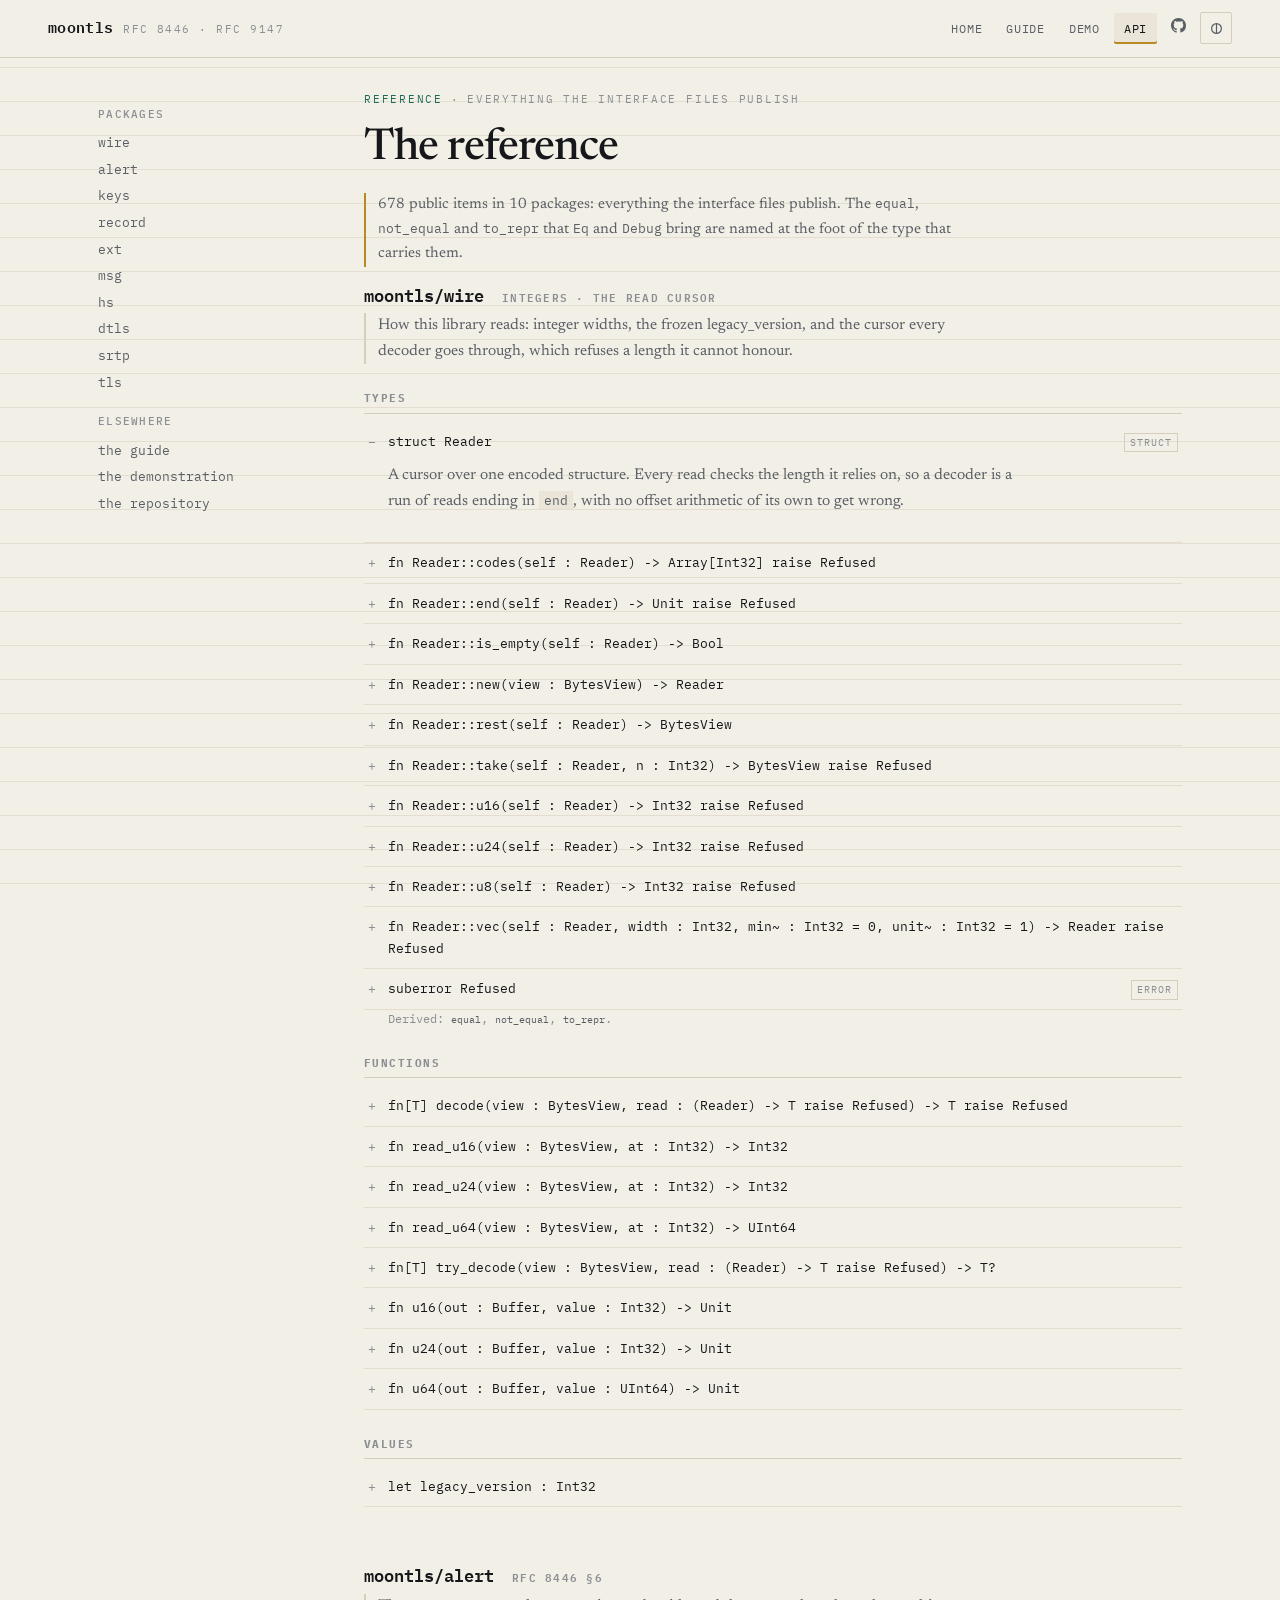
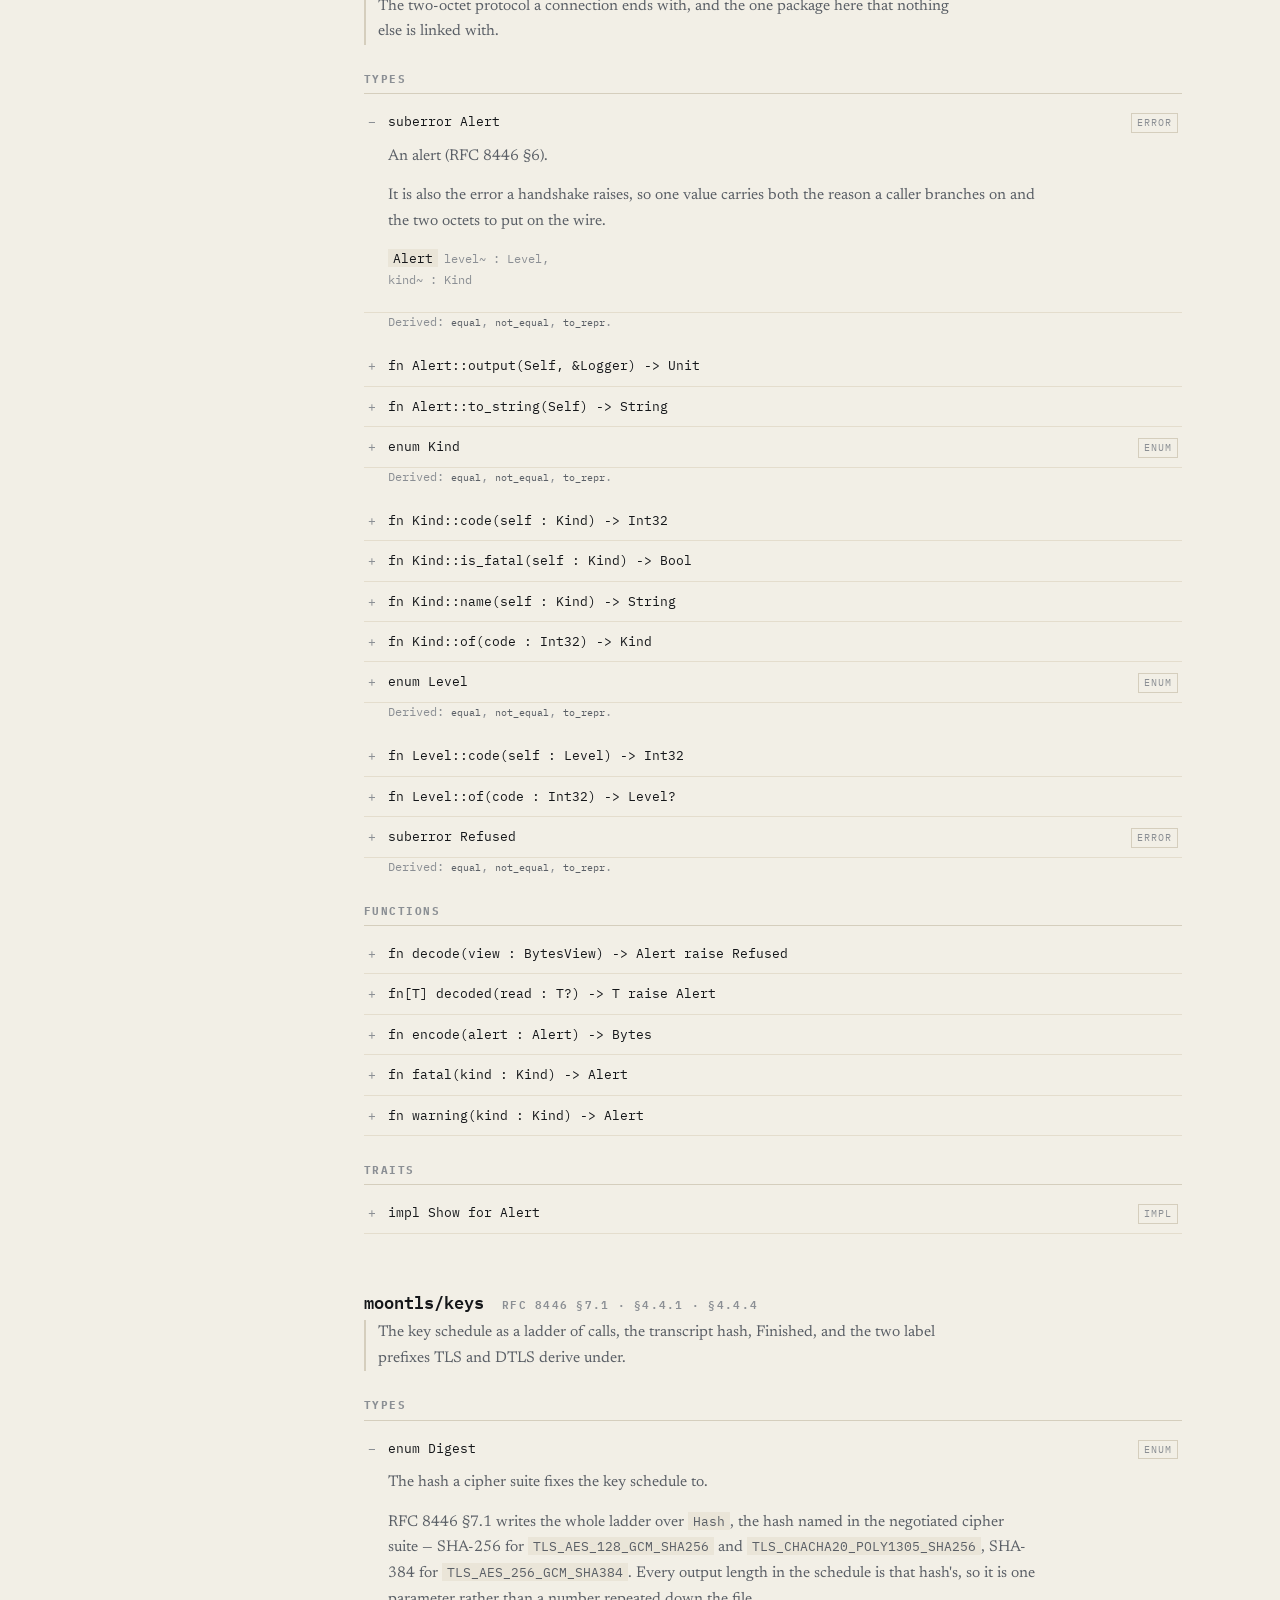
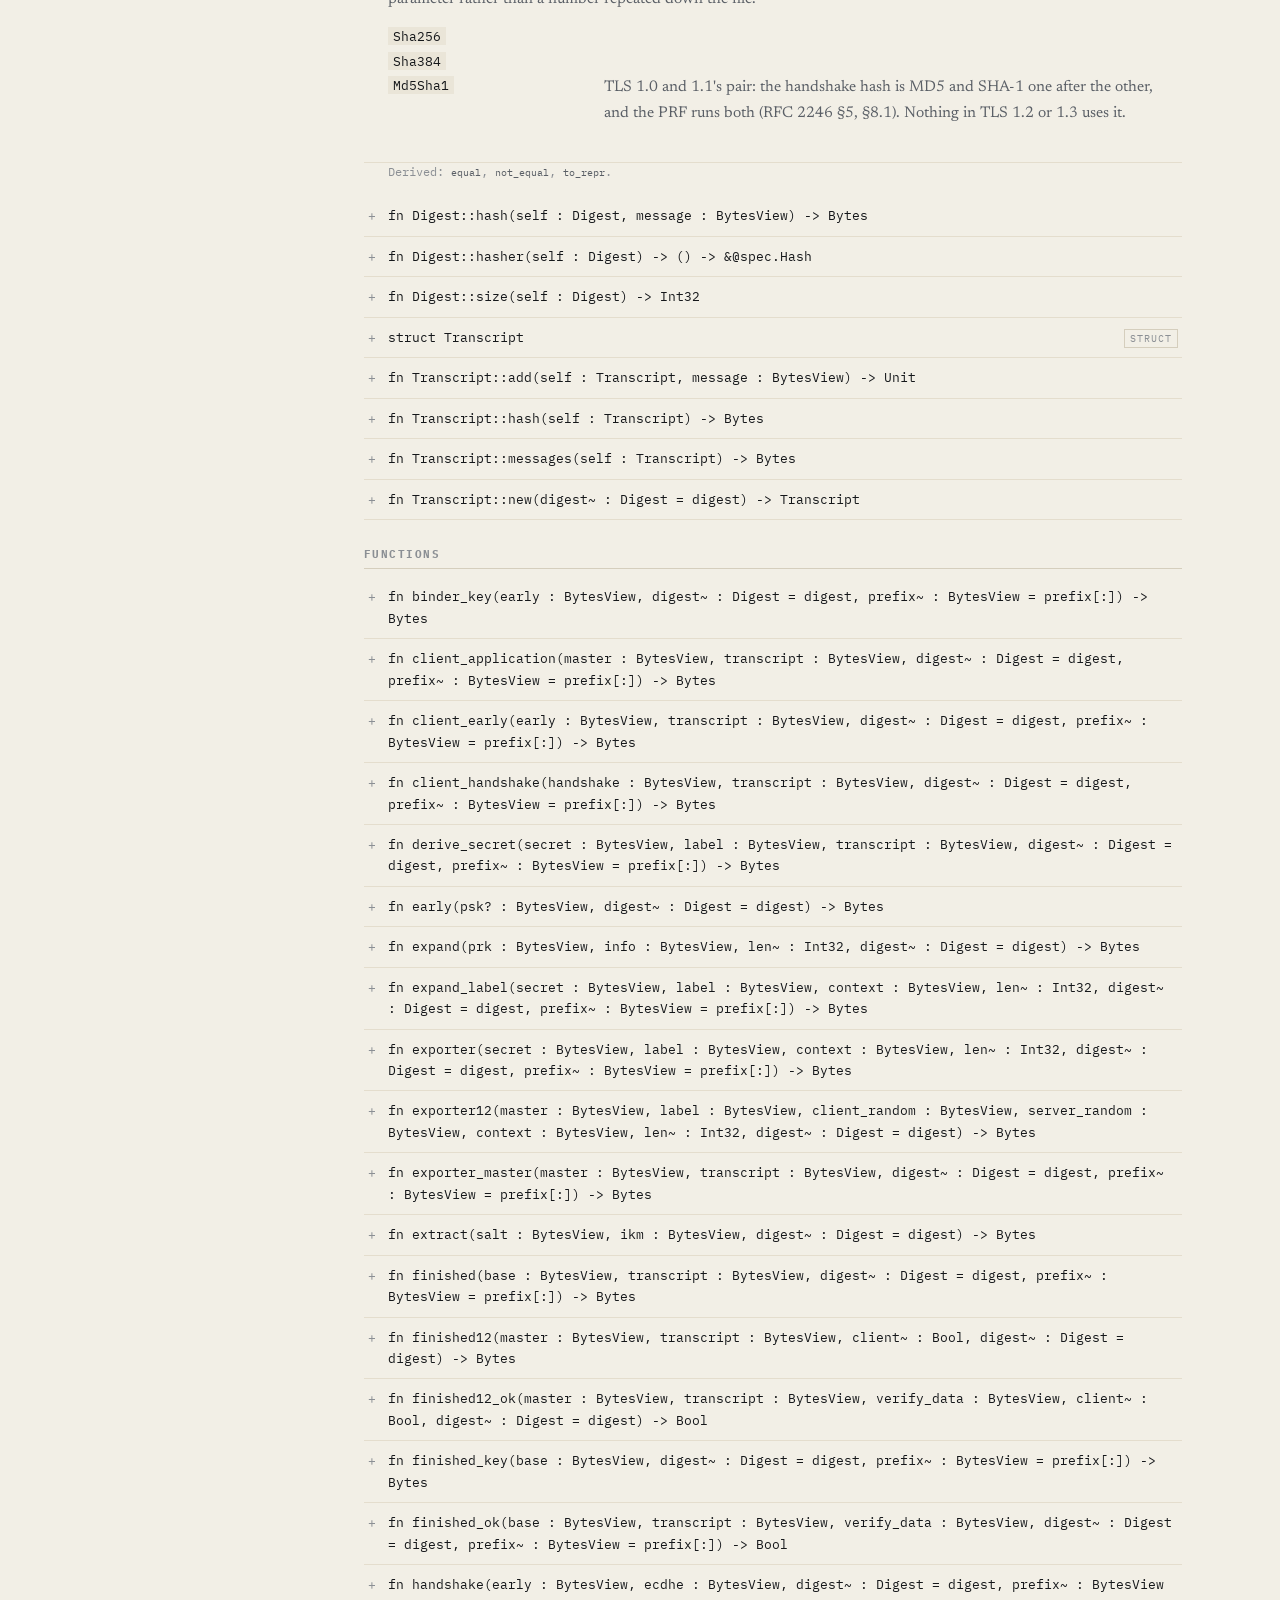
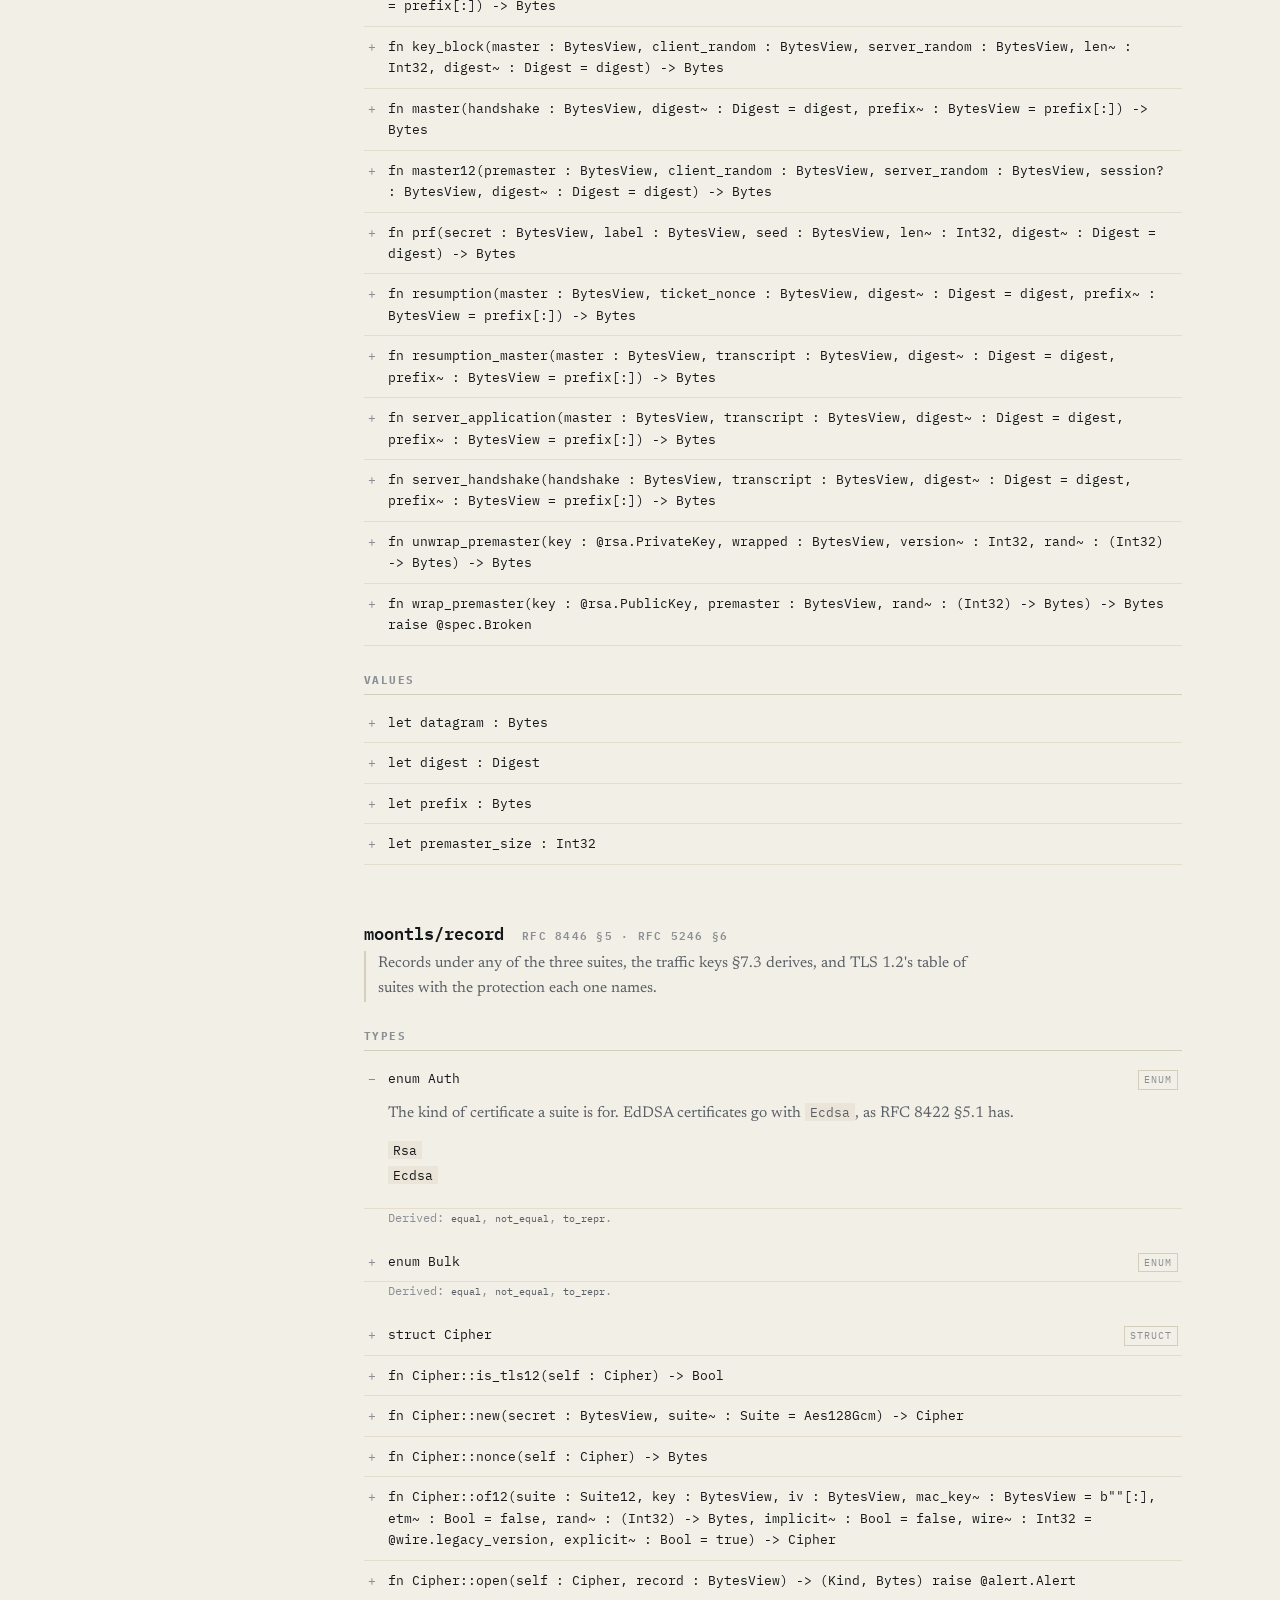
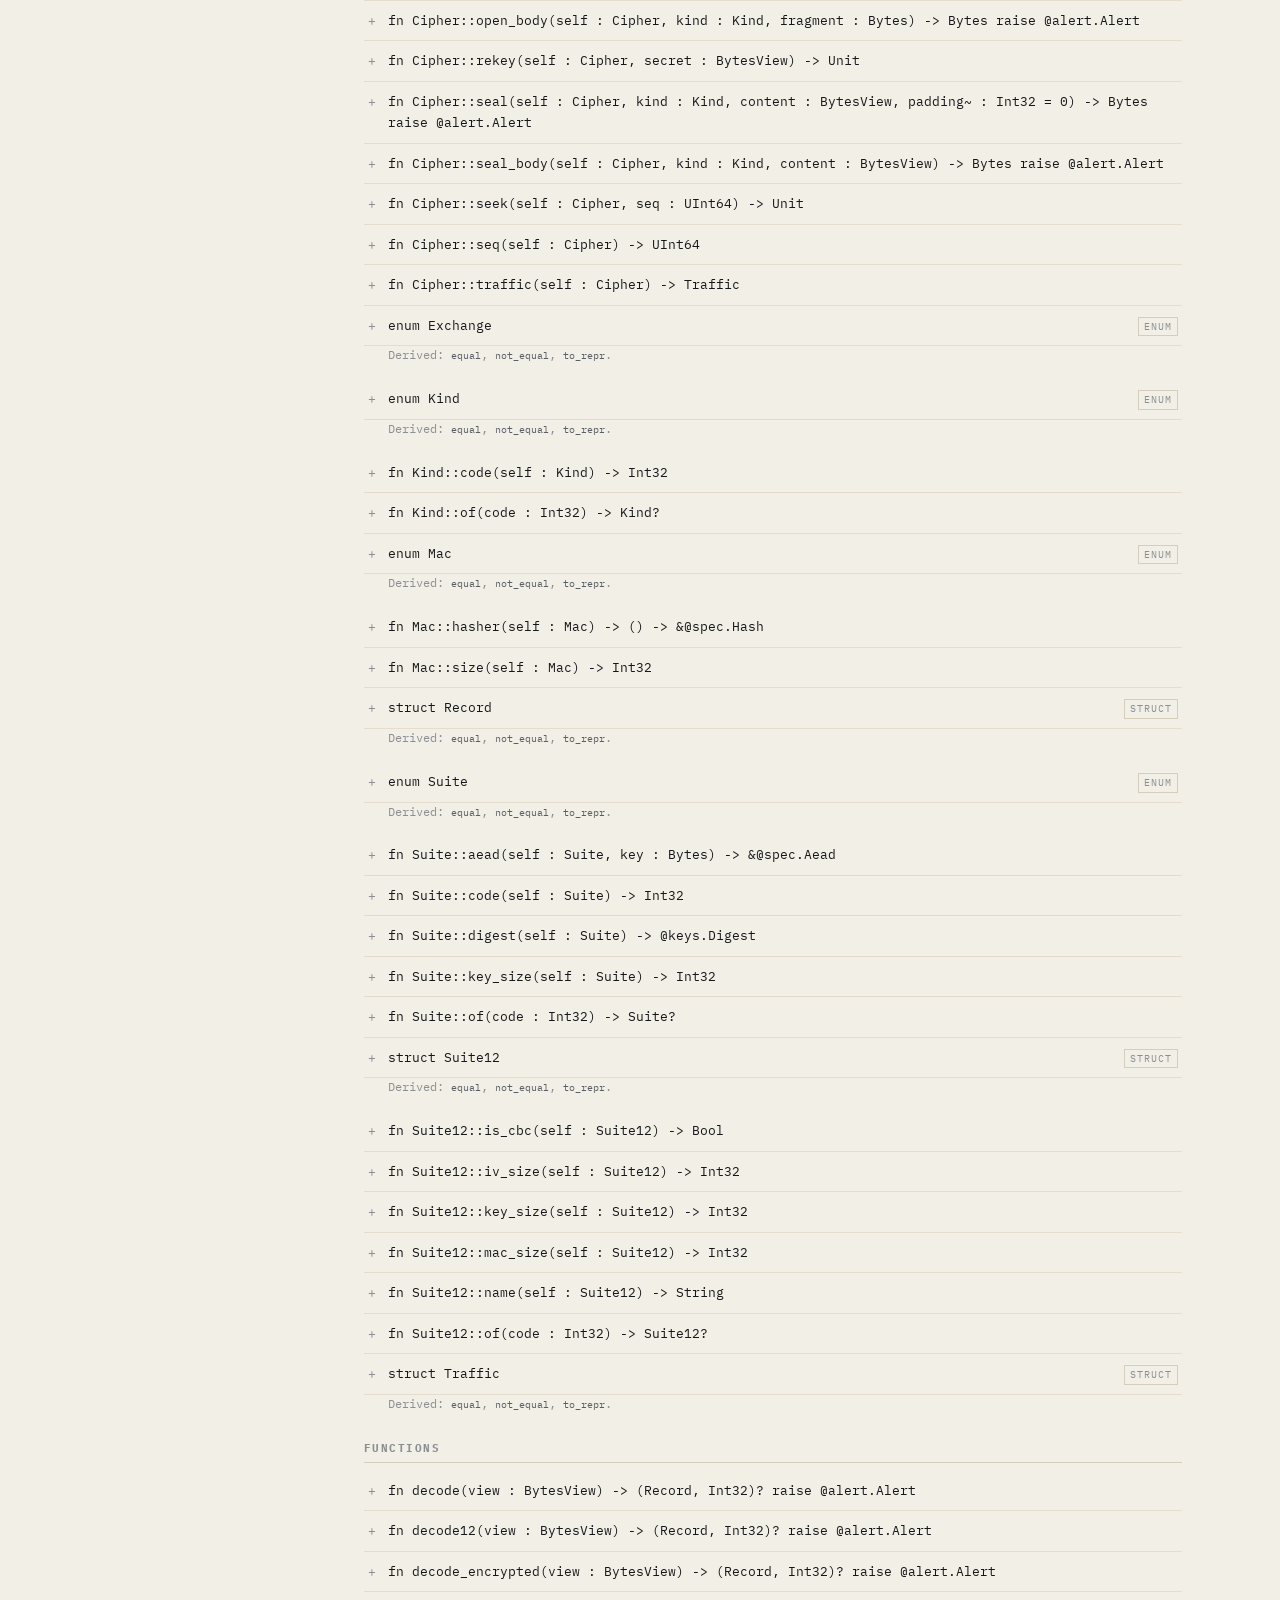
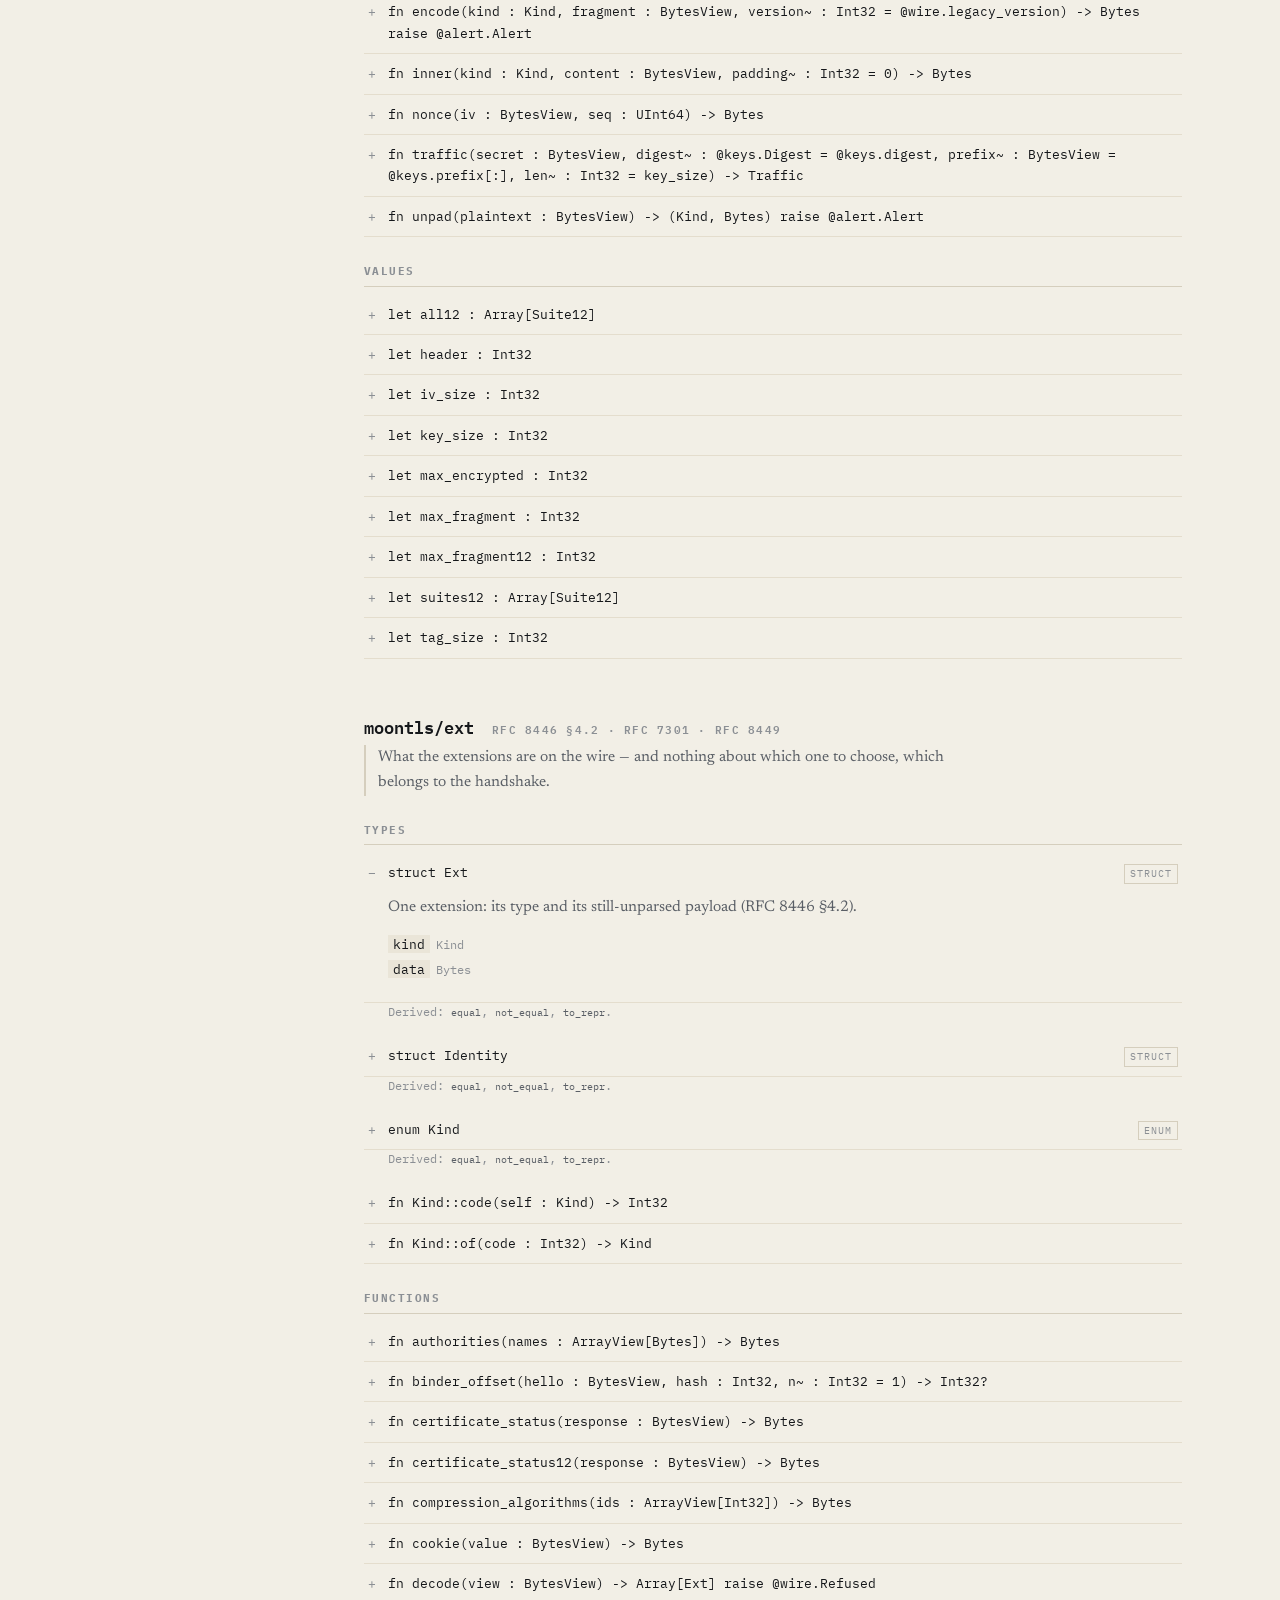
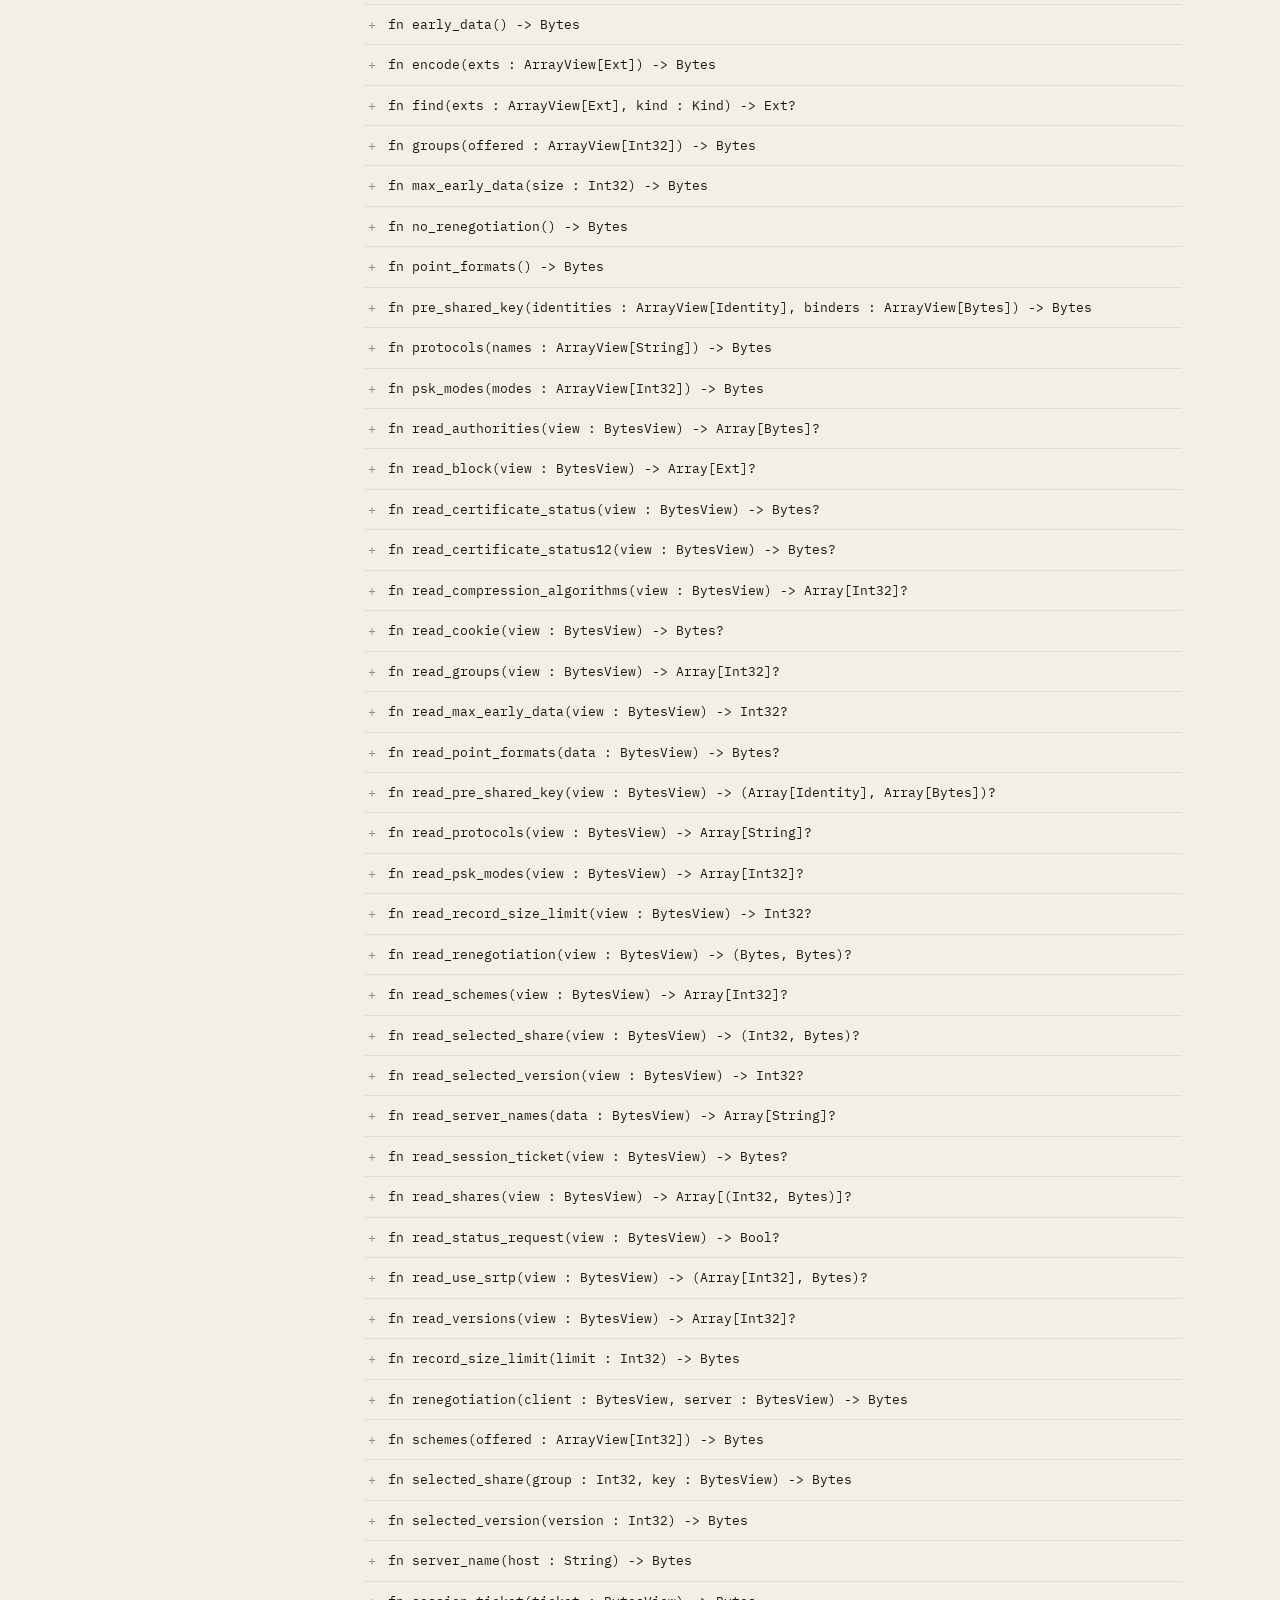
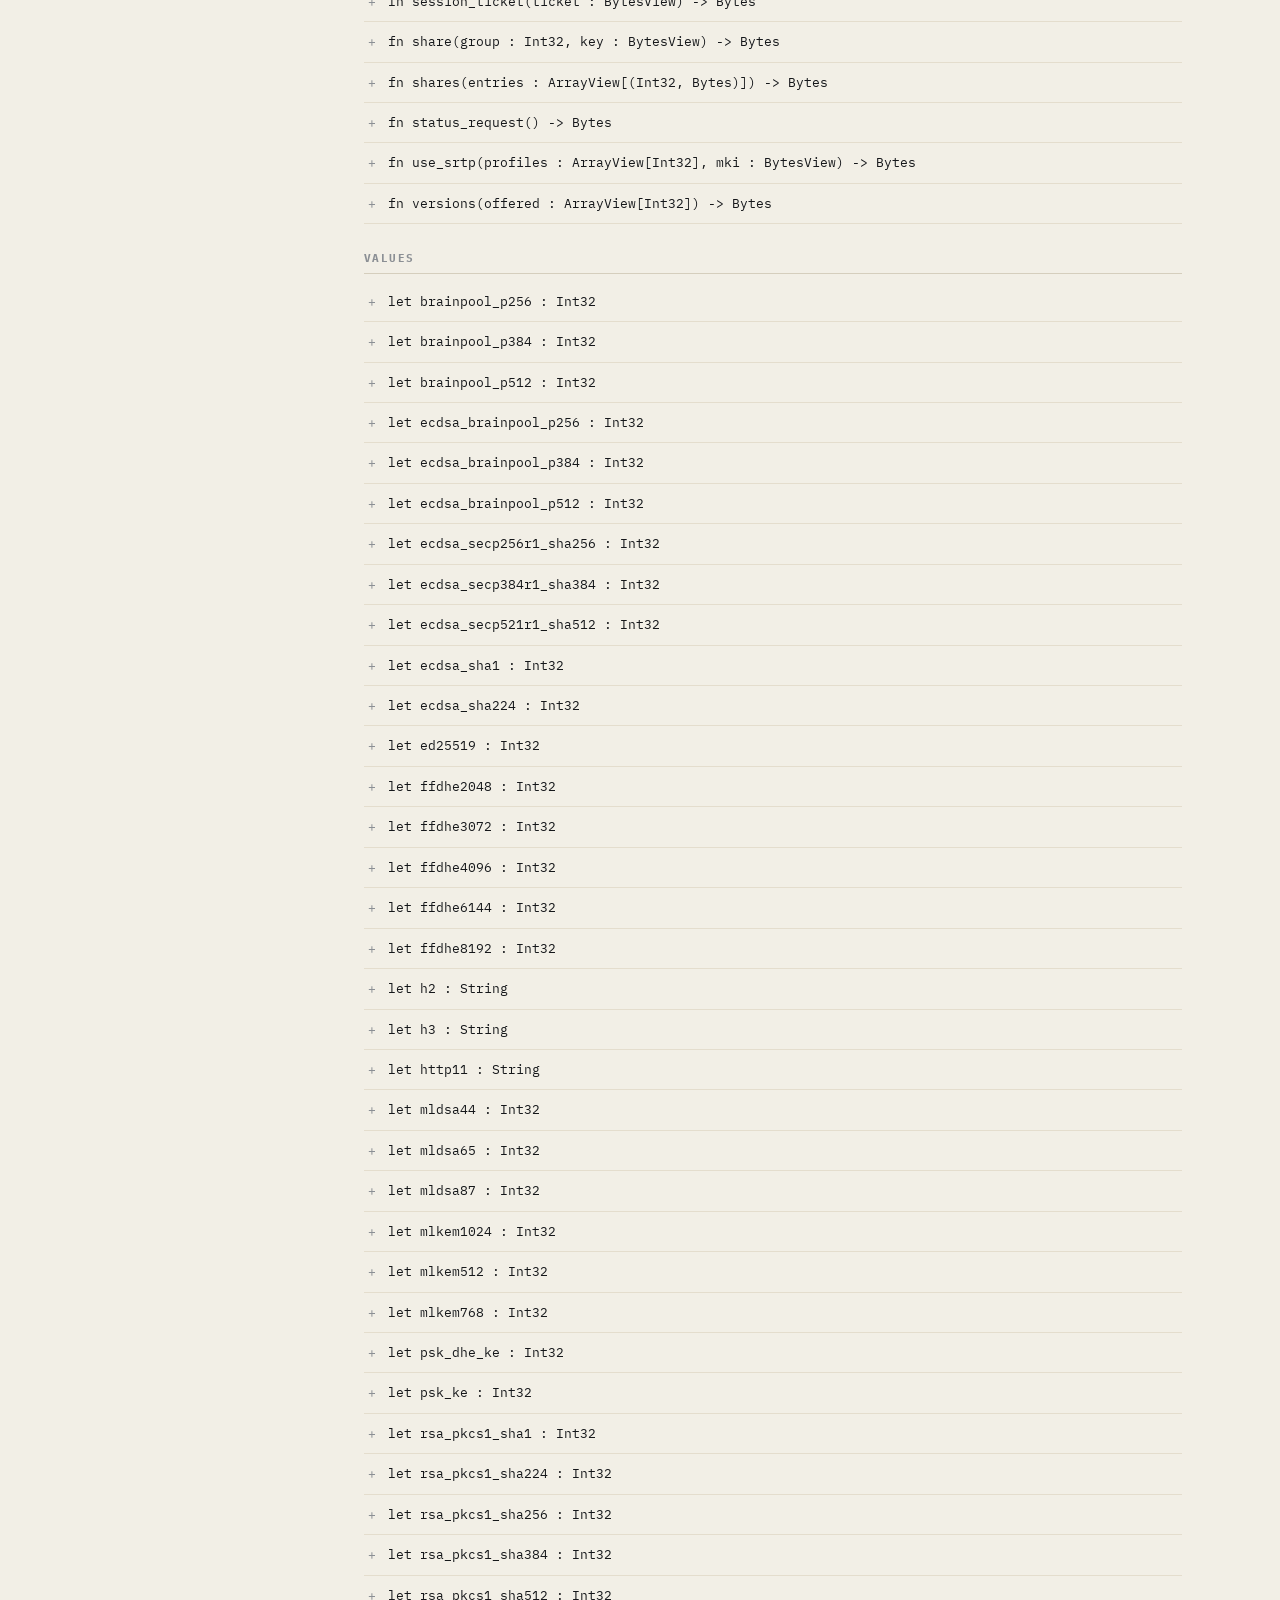
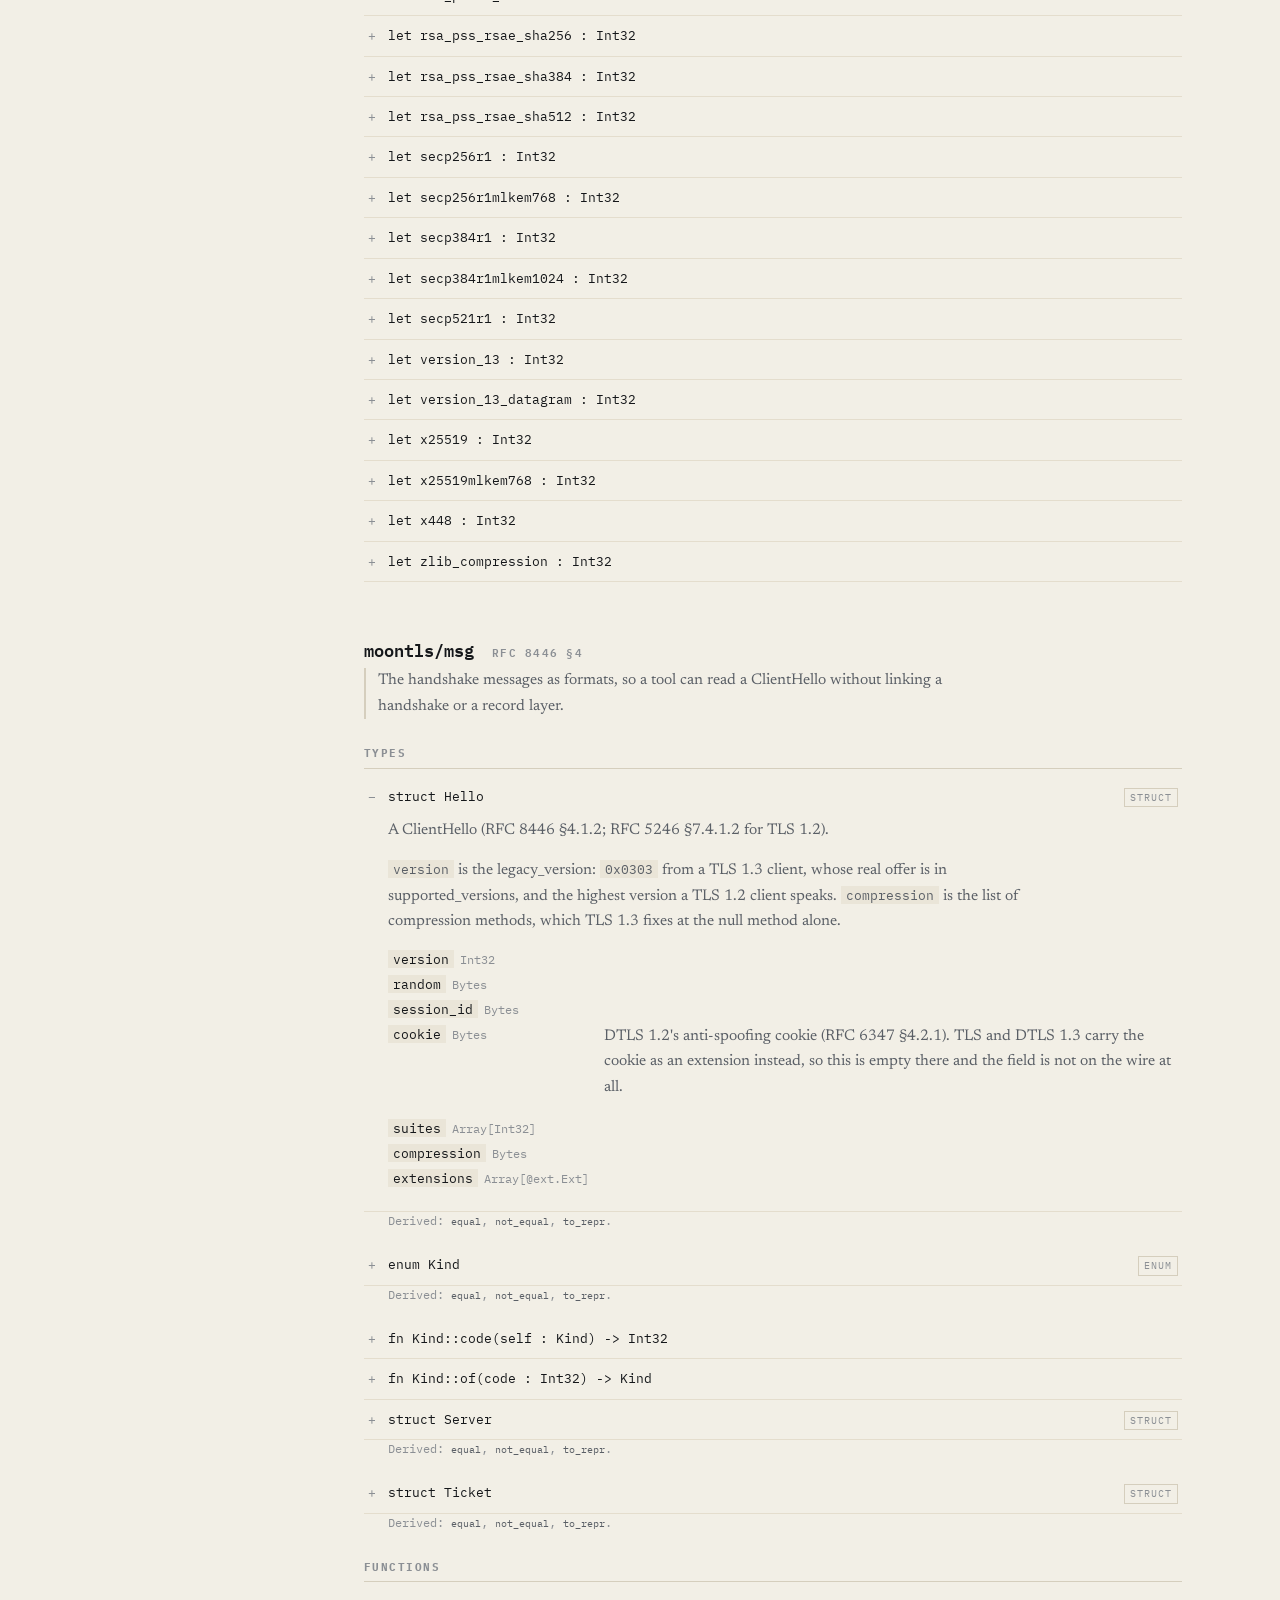
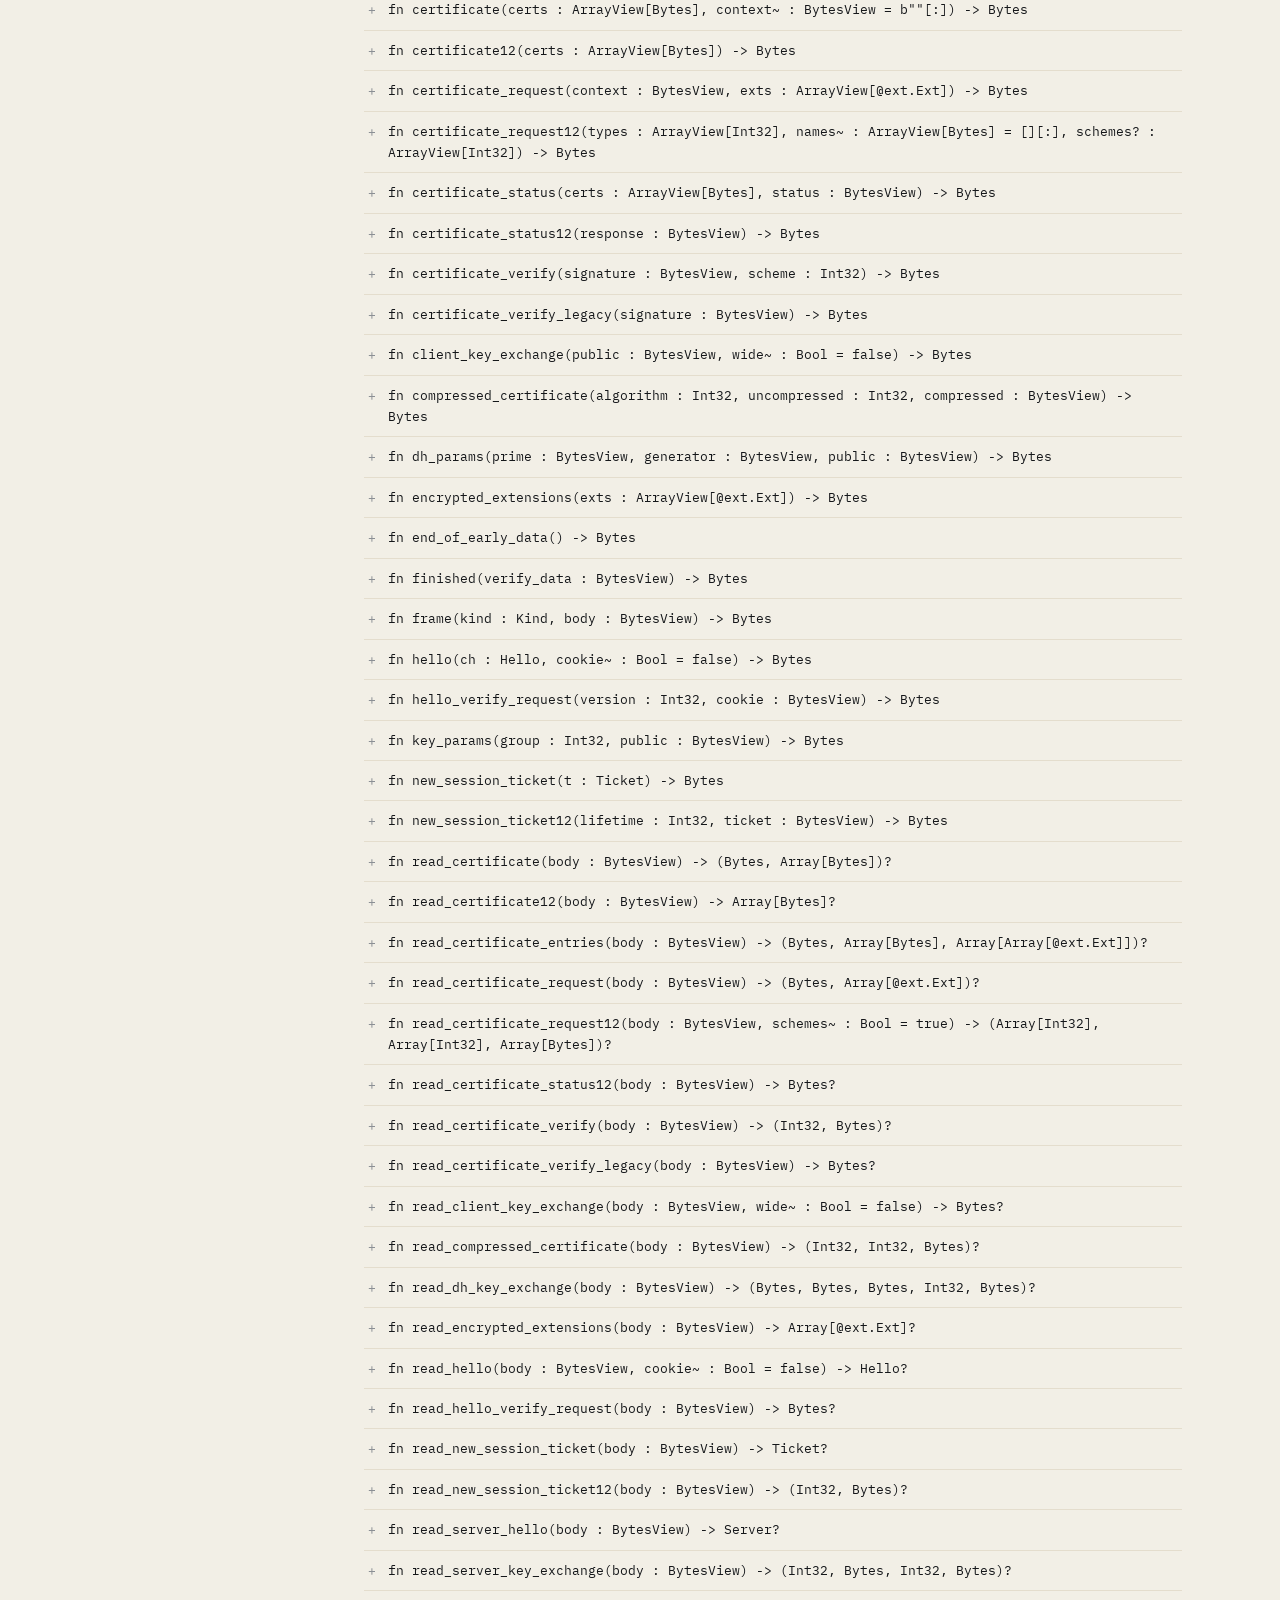
==== docs/api.html @ af24d04d "feat(moontls): the documentation site, five pieces, with the library running in the page. The site i" ====
<!DOCTYPE html>
<html lang="en">
<head>
<meta charset="utf-8">
<meta name="viewport" content="width=device-width, initial-scale=1">
<title>moontls — the reference</title>
<meta name="description" content="Every public type, function and value of moontls, by package, generated from the interface files.">
<link rel="icon" href="assets/favicon.svg" type="image/svg+xml">
<link rel="stylesheet" href="assets/css/record.css">
</head>
<body>

<header class="masthead">
  <a class="brand" href="index.html"><b>moontls</b><span>RFC 8446 · RFC 9147</span></a>
  <nav>
    <a href="index.html">Home</a>
    <a href="guide.html">Guide</a>
    <a href="demo.html">Demo</a>
    <a href="api.html" aria-current="page">API</a>
    <a href="https://github.com/moonbitstack/moontls" aria-label="The repository on GitHub">
      <svg width="15" height="15" viewBox="0 0 16 16" fill="currentColor" aria-hidden="true"><path d="M8 0C3.58 0 0 3.58 0 8c0 3.54 2.29 6.53 5.47 7.59.4.07.55-.17.55-.38 0-.19-.01-.82-.01-1.49-2.01.37-2.53-.49-2.69-.94-.09-.23-.48-.94-.82-1.13-.28-.15-.68-.52-.01-.53.63-.01 1.08.58 1.23.82.72 1.21 1.87.87 2.33.66.07-.52.28-.87.51-1.07-1.78-.2-3.64-.89-3.64-3.95 0-.87.31-1.59.82-2.15-.08-.2-.36-1.02.08-2.12 0 0 .67-.21 2.2.82a7.4 7.4 0 0 1 2-.27c.68 0 1.36.09 2 .27 1.53-1.04 2.2-.82 2.2-.82.44 1.1.16 1.92.08 2.12.51.56.82 1.27.82 2.15 0 3.07-1.87 3.75-3.65 3.95.29.25.54.73.54 1.48 0 1.07-.01 1.93-.01 2.2 0 .21.15.46.55.38A7.995 7.995 0 0 0 16 8c0-4.42-3.58-8-8-8Z"/></svg>
    </a>
    <button class="icon-button" data-theme-toggle aria-label="Switch the theme" title="Theme">
      <svg width="15" height="15" viewBox="0 0 16 16" fill="none" stroke="currentColor" stroke-width="1.3" aria-hidden="true"><circle cx="8" cy="8" r="5.2"/><path d="M8 2.8v10.4"/></svg>
    </button>
  </nav>
</header>

<main>
<div class="api-shell">
  <aside class="api-nav">
    <h4>Packages</h4>
    <a href="#pkg-wire">wire</a>
    <a href="#pkg-alert">alert</a>
    <a href="#pkg-keys">keys</a>
    <a href="#pkg-record">record</a>
    <a href="#pkg-ext">ext</a>
    <a href="#pkg-msg">msg</a>
    <a href="#pkg-hs">hs</a>
    <a href="#pkg-dtls">dtls</a>
    <a href="#pkg-srtp">srtp</a>
    <a href="#pkg-tls">tls</a>
    <h4>Elsewhere</h4>
    <a href="guide.html">the guide</a>
    <a href="demo.html">the demonstration</a>
    <a href="https://github.com/moonbitstack/moontls">the repository</a>
  </aside>

  <div class="api-body">
    <p class="eyebrow" style="margin-bottom:6px"><em>Reference</em><span class="dot">·</span>everything the interface files publish</p>
    <h1 style="font-size: clamp(30px, 4vw, 44px); margin-bottom: 22px">The reference</h1>

<!-- api:begin -->
<p class="api-stat">678 public items in 10 packages: everything the interface files publish. The <code>equal</code>, <code>not_equal</code> and <code>to_repr</code> that <code>Eq</code> and <code>Debug</code> bring are named at the foot of the type that carries them.</p>
<!-- written by scripts/gen_api.py; edit that, not this -->
<div class="pkg" id="pkg-wire">
<h3>moontls/wire <span class="tag">integers · the read cursor</span></h3>
<p class="note">How this library reads: integer widths, the frozen legacy_version, and the cursor every decoder goes through, which refuses a length it cannot honour.</p>
<h4 class="api-group">Types</h4>
<details class="api-item" id="api-wire-Reader" open><summary><span class="pm"></span><span class="decl">struct Reader</span><span class="badge">struct</span></summary><div class="desc"><div class="api-doc"><p>A cursor over one encoded structure. Every read checks the length it relies on, so a decoder is a run of reads ending in <code>end</code>, with no offset arithmetic of its own to get wrong.</p></div></div></details>
<details class="api-item" id="api-wire-Reader-codes"><summary><span class="pm"></span><span class="decl">fn Reader::codes(self : Reader) -&gt; Array[Int32] raise Refused</span></summary><div class="desc"><div class="api-doc"><p>The 16-bit codes up to the end, the shape of every list of suites, groups, schemes and versions.</p></div></div></details>
<details class="api-item" id="api-wire-Reader-end"><summary><span class="pm"></span><span class="decl">fn Reader::end(self : Reader) -&gt; Unit raise Refused</span></summary><div class="desc"><div class="api-doc"><p>Raise when anything is left: a structure ends where its length says.</p></div></div></details>
<details class="api-item" id="api-wire-Reader-is-empty"><summary><span class="pm"></span><span class="decl">fn Reader::is_empty(self : Reader) -&gt; Bool</span></summary><div class="desc"></div></details>
<details class="api-item" id="api-wire-Reader-new"><summary><span class="pm"></span><span class="decl">fn Reader::new(view : BytesView) -&gt; Reader</span></summary><div class="desc"></div></details>
<details class="api-item" id="api-wire-Reader-rest"><summary><span class="pm"></span><span class="decl">fn Reader::rest(self : Reader) -&gt; BytesView</span></summary><div class="desc"><div class="api-doc"><p>Everything not yet read.</p></div></div></details>
<details class="api-item" id="api-wire-Reader-take"><summary><span class="pm"></span><span class="decl">fn Reader::take(self : Reader, n : Int32) -&gt; BytesView raise Refused</span></summary><div class="desc"><div class="api-doc"><p>The next <code>n</code> octets.</p></div></div></details>
<details class="api-item" id="api-wire-Reader-u16"><summary><span class="pm"></span><span class="decl">fn Reader::u16(self : Reader) -&gt; Int32 raise Refused</span></summary><div class="desc"></div></details>
<details class="api-item" id="api-wire-Reader-u24"><summary><span class="pm"></span><span class="decl">fn Reader::u24(self : Reader) -&gt; Int32 raise Refused</span></summary><div class="desc"></div></details>
<details class="api-item" id="api-wire-Reader-u8"><summary><span class="pm"></span><span class="decl">fn Reader::u8(self : Reader) -&gt; Int32 raise Refused</span></summary><div class="desc"></div></details>
<details class="api-item" id="api-wire-Reader-vec"><summary><span class="pm"></span><span class="decl">fn Reader::vec(self : Reader, width : Int32, min~ : Int32 = 0, unit~ : Int32 = 1) -&gt; Reader raise Refused</span></summary><div class="desc"><div class="api-doc"><p>A vector behind a <code>width</code>-octet length (RFC 8446 §3), as a cursor of its own. <code>min</code> is the least length the structure allows and <code>unit</code> the size of one element, which the length must be a whole multiple of.</p></div></div></details>
<details class="api-item" id="api-wire-Refused"><summary><span class="pm"></span><span class="decl">suberror Refused</span><span class="badge">error</span></summary><div class="desc"><div class="api-doc"><p>A structure that does not fit its own lengths (RFC 8446 §3): a length running past the end, a vector outside its bounds or not a whole number of elements, or octets left over. A peer is owed a decode_error for each, which is what a connection turns this into.</p></div></div></details>
<p class="derived">Derived: <code id="api-wire-Refused-equal">equal</code>, <code id="api-wire-Refused-not-equal">not_equal</code>, <code id="api-wire-Refused-to-repr">to_repr</code>.</p>
<h4 class="api-group">Functions</h4>
<details class="api-item" id="api-wire-decode"><summary><span class="pm"></span><span class="decl">fn[T] decode(view : BytesView, read : (Reader) -&gt; T raise Refused) -&gt; T raise Refused</span></summary><div class="desc"><div class="api-doc"><p>Read all of <code>view</code> as one structure with <code>read</code>, refusing it when it does not fit its lengths or leaves octets over.</p>
<p>The refusal is the answer, not a <code>None</code>: every caller of this either turns it into a decode_error for the peer or has nothing better to do with a structure that does not parse.</p></div></div></details>
<details class="api-item" id="api-wire-read-u16"><summary><span class="pm"></span><span class="decl">fn read_u16(view : BytesView, at : Int32) -&gt; Int32</span></summary><div class="desc"><div class="api-doc"><p>Read a 16-bit big-endian integer at <code>at</code>. Past the end of <code>view</code> it aborts, as an index out of range does.</p></div></div></details>
<details class="api-item" id="api-wire-read-u24"><summary><span class="pm"></span><span class="decl">fn read_u24(view : BytesView, at : Int32) -&gt; Int32</span></summary><div class="desc"><div class="api-doc"><p>Read a 24-bit big-endian integer at <code>at</code>. Past the end of <code>view</code> it aborts, as an index out of range does.</p></div></div></details>
<details class="api-item" id="api-wire-read-u64"><summary><span class="pm"></span><span class="decl">fn read_u64(view : BytesView, at : Int32) -&gt; UInt64</span></summary><div class="desc"><div class="api-doc"><p>Read a 64-bit big-endian integer at <code>at</code>. Past the end of <code>view</code> it aborts, as an index out of range does.</p></div></div></details>
<details class="api-item" id="api-wire-try-decode"><summary><span class="pm"></span><span class="decl">fn[T] try_decode(view : BytesView, read : (Reader) -&gt; T raise Refused) -&gt; T?</span></summary><div class="desc"><div class="api-doc"><p><code>decode</code> where a structure that does not parse is <code>None</code> rather than a refusal — for the payloads whose absence is itself an answer, such as an optional extension body a hello may simply not carry.</p></div></div></details>
<details class="api-item" id="api-wire-u16"><summary><span class="pm"></span><span class="decl">fn u16(out : Buffer, value : Int32) -&gt; Unit</span></summary><div class="desc"><div class="api-doc"><p>Append a 16-bit big-endian integer.</p></div></div></details>
<details class="api-item" id="api-wire-u24"><summary><span class="pm"></span><span class="decl">fn u24(out : Buffer, value : Int32) -&gt; Unit</span></summary><div class="desc"><div class="api-doc"><p>Append a 24-bit big-endian integer — the width RFC 8446 §4 gives a handshake message&#x27;s length.</p></div></div></details>
<details class="api-item" id="api-wire-u64"><summary><span class="pm"></span><span class="decl">fn u64(out : Buffer, value : UInt64) -&gt; Unit</span></summary><div class="desc"><div class="api-doc"><p>Append a 64-bit big-endian integer — the width RFC 9147 §4 gives each half of a DTLS record number.</p></div></div></details>
<h4 class="api-group">Values</h4>
<details class="api-item" id="api-wire-legacy-version"><summary><span class="pm"></span><span class="decl">let legacy_version : Int32</span></summary><div class="desc"><div class="api-doc"><p>The version octets TLS 1.3 freezes at TLS 1.2&#x27;s value, <code>0x0303</code>.</p>
<p>It appears as <code>TLSPlaintext.legacy_record_version</code> (RFC 8446 §5.1) and as <code>ClientHello.legacy_version</code> (§4.1.2); the real version is negotiated by the <code>supported_versions</code> extension. A receiver ignores it, and it is written only so a middlebox watching for a TLS 1.2 handshake sees one.</p></div></div></details>
</div>
<div class="pkg" id="pkg-alert">
<h3>moontls/alert <span class="tag">RFC 8446 §6</span></h3>
<p class="note">The two-octet protocol a connection ends with, and the one package here that nothing else is linked with.</p>
<h4 class="api-group">Types</h4>
<details class="api-item" id="api-alert-Alert" open><summary><span class="pm"></span><span class="decl">suberror Alert</span><span class="badge">error</span></summary><div class="desc"><div class="api-doc"><p>An alert (RFC 8446 §6).</p>
<p>It is also the error a handshake raises, so one value carries both the reason a caller branches on and the two octets to put on the wire.</p></div><div class="api-doc"><dl class="api-fields"><dt><code>Alert</code><span class="ty">level~ : Level, kind~ : Kind</span></dt><dd></dd></dl></div></div></details>
<p class="derived">Derived: <code id="api-alert-Alert-equal">equal</code>, <code id="api-alert-Alert-not-equal">not_equal</code>, <code id="api-alert-Alert-to-repr">to_repr</code>.</p>
<details class="api-item" id="api-alert-Alert-output"><summary><span class="pm"></span><span class="decl">fn Alert::output(Self, &amp;Logger) -&gt; Unit</span></summary><div class="desc"></div></details>
<details class="api-item" id="api-alert-Alert-to-string"><summary><span class="pm"></span><span class="decl">fn Alert::to_string(Self) -&gt; String</span></summary><div class="desc"></div></details>
<details class="api-item" id="api-alert-Kind"><summary><span class="pm"></span><span class="decl">enum Kind</span><span class="badge">enum</span></summary><div class="desc"><div class="api-doc"><p>What an endpoint says went wrong (RFC 8446 §6.1, §6.2).</p>
<p>The description is the only diagnostic a peer ever receives, so it is what makes a failed handshake readable from the other end — a connection that simply goes away tells the client nothing.</p>
<p><code>Other</code> carries a code the RFC does not assign. An unrecognised description still arrives, and dropping the number would lose the only thing it said.</p></div><div class="api-doc"><dl class="api-fields"><dt><code>CloseNotify</code></dt><dd><p>The sender is done writing — a clean shutdown, not a failure.</p></dd><dt><code>UnexpectedMessage</code></dt><dd><p>A message arrived that the state machine was not waiting for, or out of order.</p></dd><dt><code>BadRecordMac</code></dt><dd><p>A record failed to decrypt or to authenticate.</p></dd><dt><code>RecordOverflow</code></dt><dd><p>A record&#x27;s plaintext ran past the 2^14-octet limit.</p></dd><dt><code>HandshakeFailure</code></dt><dd><p>No parameters both endpoints support — no shared group, suite or signature scheme.</p></dd><dt><code>BadCertificate</code></dt><dd><p>A certificate was corrupt, or carried a signature that did not verify.</p></dd><dt><code>UnsupportedCertificate</code></dt><dd><p>The certificate was of a type the receiver does not support.</p></dd><dt><code>CertificateRevoked</code></dt><dd><p>The signer revoked the certificate.</p></dd><dt><code>CertificateExpired</code></dt><dd><p>The certificate has expired, or is not yet valid.</p></dd><dt><code>CertificateUnknown</code></dt><dd><p>Some other problem with the certificate, with no more precise description.</p></dd><dt><code>IllegalParameter</code></dt><dd><p>A field was well-formed on its own but contradicts the rest of the message.</p></dd><dt><code>UnknownCa</code></dt><dd><p>The chain verified but ended at no trusted anchor.</p></dd><dt><code>AccessDenied</code></dt><dd><p>The certificate verified, but the receiver declines to proceed with this peer.</p></dd><dt><code>DecodeError</code></dt><dd><p>A message could not be parsed: a length overran, or a field was out of range.</p></dd><dt><code>DecryptError</code></dt><dd><p>A handshake signature or a Finished MAC failed to verify.</p></dd><dt><code>ProtocolVersion</code></dt><dd><p>The peer offered no protocol version this endpoint supports.</p></dd><dt><code>InsufficientSecurity</code></dt><dd><p>handshake_failure, narrowed: the peer&#x27;s parameters are weaker than accepted.</p></dd><dt><code>InternalError</code></dt><dd><p>A local failure, unrelated to the peer or to the protocol.</p></dd><dt><code>InappropriateFallback</code></dt><dd><p>The peer fell back to an older version for an unacceptable reason.</p></dd><dt><code>UserCanceled</code></dt><dd><p>The handshake is being abandoned for a reason outside the protocol.</p></dd><dt><code>NoRenegotiation</code></dt><dd><p>A peer asked to renegotiate a TLS 1.2 connection, which this library does not do.</p></dd><dt><code>MissingExtension</code></dt><dd><p>A message lacked an extension RFC 8446 §9.2 makes mandatory for it.</p></dd><dt><code>UnsupportedExtension</code></dt><dd><p>A server sent back an extension the ClientHello never offered.</p></dd><dt><code>UnrecognizedName</code></dt><dd><p>No server exists for the name <code>server_name</code> asked for.</p></dd><dt><code>BadCertificateStatusResponse</code></dt><dd><p>The stapled OCSP response was invalid.</p></dd><dt><code>UnknownPskIdentity</code></dt><dd><p>The PSK identity offered is unknown and no full handshake will be run.</p></dd><dt><code>CertificateRequired</code></dt><dd><p>The client sent no certificate where the server requires one.</p></dd><dt><code>NoApplicationProtocol</code></dt><dd><p>None of the ALPN protocols offered is one this server speaks (RFC 7301 §3.2).</p></dd><dt><code>Other</code><span class="ty">Int32</span></dt><dd><p>A description RFC 8446 does not assign, carried through as its number.</p></dd></dl></div></div></details>
<p class="derived">Derived: <code id="api-alert-Kind-equal">equal</code>, <code id="api-alert-Kind-not-equal">not_equal</code>, <code id="api-alert-Kind-to-repr">to_repr</code>.</p>
<details class="api-item" id="api-alert-Kind-code"><summary><span class="pm"></span><span class="decl">fn Kind::code(self : Kind) -&gt; Int32</span></summary><div class="desc"><div class="api-doc"><p>The octet this description goes on the wire as.</p></div></div></details>
<details class="api-item" id="api-alert-Kind-is-fatal"><summary><span class="pm"></span><span class="decl">fn Kind::is_fatal(self : Kind) -&gt; Bool</span></summary><div class="desc"><div class="api-doc"><p>Whether this description ends the connection (RFC 8446 §6.1).</p>
<p>Everything but <code>CloseNotify</code> and <code>UserCanceled</code>, whatever level the sender put on it — the level is advisory and the description is not.</p></div></div></details>
<details class="api-item" id="api-alert-Kind-name"><summary><span class="pm"></span><span class="decl">fn Kind::name(self : Kind) -&gt; String</span></summary><div class="desc"><div class="api-doc"><p>The description&#x27;s name as RFC 8446 §6 writes it; an unassigned one is <code>alert_&lt;code&gt;</code>.</p></div></div></details>
<details class="api-item" id="api-alert-Kind-of"><summary><span class="pm"></span><span class="decl">fn Kind::of(code : Int32) -&gt; Kind</span></summary><div class="desc"><div class="api-doc"><p>The description an octet names. Never fails: one the RFC does not assign becomes <code>Other</code>.</p></div></div></details>
<details class="api-item" id="api-alert-Level"><summary><span class="pm"></span><span class="decl">enum Level</span><span class="badge">enum</span></summary><div class="desc"><div class="api-doc"><p>An alert&#x27;s level (RFC 8446 §6).</p>
<p>TLS 1.3 acts on the description rather than the level: only <code>CloseNotify</code> and <code>UserCanceled</code> leave a connection usable, whichever level carries them. The level is still on the wire, so it is still read and written.</p></div><div class="api-doc"><dl class="api-fields"><dt><code>Warning</code></dt><dd></dd><dt><code>Fatal</code></dt><dd></dd></dl></div></div></details>
<p class="derived">Derived: <code id="api-alert-Level-equal">equal</code>, <code id="api-alert-Level-not-equal">not_equal</code>, <code id="api-alert-Level-to-repr">to_repr</code>.</p>
<details class="api-item" id="api-alert-Level-code"><summary><span class="pm"></span><span class="decl">fn Level::code(self : Level) -&gt; Int32</span></summary><div class="desc"><div class="api-doc"><p>The octet this level goes on the wire as.</p></div></div></details>
<details class="api-item" id="api-alert-Level-of"><summary><span class="pm"></span><span class="decl">fn Level::of(code : Int32) -&gt; Level?</span></summary><div class="desc"><div class="api-doc"><p>The level an octet names, or <code>None</code> for one RFC 8446 does not assign.</p></div></div></details>
<details class="api-item" id="api-alert-Refused"><summary><span class="pm"></span><span class="decl">suberror Refused</span><span class="badge">error</span></summary><div class="desc"><div class="api-doc"><p>Why some octets are not an alert: fewer than the two octets §6 gives it, or a level the RFC does not assign. A peer is owed a decode_error for either.</p></div></div></details>
<p class="derived">Derived: <code id="api-alert-Refused-equal">equal</code>, <code id="api-alert-Refused-not-equal">not_equal</code>, <code id="api-alert-Refused-to-repr">to_repr</code>.</p>
<h4 class="api-group">Functions</h4>
<details class="api-item" id="api-alert-decode"><summary><span class="pm"></span><span class="decl">fn decode(view : BytesView) -&gt; Alert raise Refused</span></summary><div class="desc"><div class="api-doc"><p>Read an alert back off the wire, refusing octets that are not one.</p>
<p>A level the RFC does not assign is refused rather than guessed at; an unassigned description is carried through as <code>Kind::Other</code>, because the description is the diagnostic and losing it loses the message.</p></div></div></details>
<details class="api-item" id="api-alert-decoded"><summary><span class="pm"></span><span class="decl">fn[T] decoded(read : T?) -&gt; T raise Alert</span></summary><div class="desc"><div class="api-doc"><p>What a decoder read, or a fatal decode_error when it did not fit its lengths (§6.2): the step from a codec&#x27;s <code>None</code> to the alert a peer is owed.</p></div></div></details>
<details class="api-item" id="api-alert-encode"><summary><span class="pm"></span><span class="decl">fn encode(alert : Alert) -&gt; Bytes</span></summary><div class="desc"><div class="api-doc"><p>The two octets an alert goes on the wire as (RFC 8446 §6).</p></div></div></details>
<details class="api-item" id="api-alert-fatal"><summary><span class="pm"></span><span class="decl">fn fatal(kind : Kind) -&gt; Alert</span></summary><div class="desc"><div class="api-doc"><p>A fatal alert carrying <code>kind</code> — every way a TLS 1.3 handshake can fail.</p></div></div></details>
<details class="api-item" id="api-alert-warning"><summary><span class="pm"></span><span class="decl">fn warning(kind : Kind) -&gt; Alert</span></summary><div class="desc"><div class="api-doc"><p>A warning alert carrying <code>kind</code>: <code>CloseNotify</code> and <code>UserCanceled</code>, the two a peer may act on without tearing the connection down.</p></div></div></details>
<h4 class="api-group">Traits</h4>
<details class="api-item" id="api-alert-impl-Show-for-Alert"><summary><span class="pm"></span><span class="decl">impl Show for Alert</span><span class="badge">impl</span></summary><div class="desc"><div class="api-doc"><p><code>fatal alert handshake_failure (40)</code>: what an error message needs, the level, the name and the number a packet capture shows.</p></div></div></details>
</div>
<div class="pkg" id="pkg-keys">
<h3>moontls/keys <span class="tag">RFC 8446 §7.1 · §4.4.1 · §4.4.4</span></h3>
<p class="note">The key schedule as a ladder of calls, the transcript hash, Finished, and the two label prefixes TLS and DTLS derive under.</p>
<h4 class="api-group">Types</h4>
<details class="api-item" id="api-keys-Digest" open><summary><span class="pm"></span><span class="decl">enum Digest</span><span class="badge">enum</span></summary><div class="desc"><div class="api-doc"><p>The hash a cipher suite fixes the key schedule to.</p>
<p>RFC 8446 §7.1 writes the whole ladder over <code>Hash</code>, the hash named in the negotiated cipher suite — SHA-256 for <code>TLS_AES_128_GCM_SHA256</code> and <code>TLS_CHACHA20_POLY1305_SHA256</code>, SHA-384 for <code>TLS_AES_256_GCM_SHA384</code>. Every output length in the schedule is that hash&#x27;s, so it is one parameter rather than a number repeated down the file.</p></div><div class="api-doc"><dl class="api-fields"><dt><code>Sha256</code></dt><dd></dd><dt><code>Sha384</code></dt><dd></dd><dt><code>Md5Sha1</code></dt><dd><p>TLS 1.0 and 1.1&#x27;s pair: the handshake hash is MD5 and SHA-1 one after the other, and the PRF runs both (RFC 2246 §5, §8.1). Nothing in TLS 1.2 or 1.3 uses it.</p></dd></dl></div></div></details>
<p class="derived">Derived: <code id="api-keys-Digest-equal">equal</code>, <code id="api-keys-Digest-not-equal">not_equal</code>, <code id="api-keys-Digest-to-repr">to_repr</code>.</p>
<details class="api-item" id="api-keys-Digest-hash"><summary><span class="pm"></span><span class="decl">fn Digest::hash(self : Digest, message : BytesView) -&gt; Bytes</span></summary><div class="desc"><div class="api-doc"><p>This hash over one message.</p></div></div></details>
<details class="api-item" id="api-keys-Digest-hasher"><summary><span class="pm"></span><span class="decl">fn Digest::hasher(self : Digest) -&gt; () -&gt; &amp;@spec.Hash</span></summary><div class="desc"><div class="api-doc"><p>The hash as <code>mooncrypt</code> wants it: a factory it can run more than once.</p></div></div></details>
<details class="api-item" id="api-keys-Digest-size"><summary><span class="pm"></span><span class="decl">fn Digest::size(self : Digest) -&gt; Int32</span></summary><div class="desc"><div class="api-doc"><p>How many octets this hash, and so every secret in the schedule, occupies.</p></div></div></details>
<details class="api-item" id="api-keys-Transcript"><summary><span class="pm"></span><span class="decl">struct Transcript</span><span class="badge">struct</span></summary><div class="desc"><div class="api-doc"><p>A running transcript hash over the handshake messages seen so far (RFC 8446 §4.4.1).</p>
<p>A handshake progresses by feeding each message into it; where a Finished is sent or checked, <code>finished</code> MACs this hash.</p></div><div class="api-doc"><dl class="api-fields"><dt><code>messages</code><span class="ty">@buffer.Buffer</span></dt><dd></dd><dt><code>digest</code><span class="ty">Digest</span></dt><dd></dd></dl></div></div></details>
<details class="api-item" id="api-keys-Transcript-add"><summary><span class="pm"></span><span class="decl">fn Transcript::add(self : Transcript, message : BytesView) -&gt; Unit</span></summary><div class="desc"><div class="api-doc"><p>Append a handshake message — its full <code>HandshakeType ‖ Length ‖ body</code> encoding, which is what the transcript is defined over.</p></div></div></details>
<details class="api-item" id="api-keys-Transcript-hash"><summary><span class="pm"></span><span class="decl">fn Transcript::hash(self : Transcript) -&gt; Bytes</span></summary><div class="desc"><div class="api-doc"><p>The transcript hash over every message added so far.</p></div></div></details>
<details class="api-item" id="api-keys-Transcript-messages"><summary><span class="pm"></span><span class="decl">fn Transcript::messages(self : Transcript) -&gt; Bytes</span></summary><div class="desc"><div class="api-doc"><p>The messages themselves, in order, as a peer wrote them.</p>
<p>TLS 1.2 signs this and not its hash: a CertificateVerify there covers <code>handshake_messages</code> (RFC 5246 §7.4.8), which is why the running bytes have to be kept as well as the running hash.</p></div></div></details>
<details class="api-item" id="api-keys-Transcript-new"><summary><span class="pm"></span><span class="decl">fn Transcript::new(digest~ : Digest = digest) -&gt; Transcript</span></summary><div class="desc"><div class="api-doc"><p>A fresh, empty transcript.</p></div></div></details>
<h4 class="api-group">Functions</h4>
<details class="api-item" id="api-keys-binder-key"><summary><span class="pm"></span><span class="decl">fn binder_key(early : BytesView, digest~ : Digest = digest, prefix~ : BytesView = prefix[:]) -&gt; Bytes</span></summary><div class="desc"><div class="api-doc"><p>The binder key a resumption PSK&#x27;s ClientHello is authenticated with, <code>Derive-Secret(Early Secret, &quot;res binder&quot;, &quot;&quot;)</code> (RFC 8446 §7.1). Its Finished-like MAC is what stops a ticket being used by anyone who only saw it go past.</p></div></div></details>
<details class="api-item" id="api-keys-client-application"><summary><span class="pm"></span><span class="decl">fn client_application(master : BytesView, transcript : BytesView, digest~ : Digest = digest, prefix~ : BytesView = prefix[:]) -&gt; Bytes</span></summary><div class="desc"><div class="api-doc"><p>The client application (1-RTT) traffic secret, <code>Derive-Secret(Master Secret, &quot;c ap traffic&quot;, ClientHello..server Finished)</code>.</p></div></div></details>
<details class="api-item" id="api-keys-client-early"><summary><span class="pm"></span><span class="decl">fn client_early(early : BytesView, transcript : BytesView, digest~ : Digest = digest, prefix~ : BytesView = prefix[:]) -&gt; Bytes</span></summary><div class="desc"><div class="api-doc"><p>The client&#x27;s early (0-RTT) traffic secret, <code>Derive-Secret(Early Secret, &quot;c e traffic&quot;, ClientHello)</code> (RFC 8446 §7.1). Only the client writes under it.</p></div></div></details>
<details class="api-item" id="api-keys-client-handshake"><summary><span class="pm"></span><span class="decl">fn client_handshake(handshake : BytesView, transcript : BytesView, digest~ : Digest = digest, prefix~ : BytesView = prefix[:]) -&gt; Bytes</span></summary><div class="desc"><div class="api-doc"><p>The client handshake traffic secret, <code>Derive-Secret(Handshake Secret, &quot;c hs traffic&quot;, ClientHello..ServerHello)</code> (RFC 8446 §7.1).</p></div></div></details>
<details class="api-item" id="api-keys-derive-secret"><summary><span class="pm"></span><span class="decl">fn derive_secret(secret : BytesView, label : BytesView, transcript : BytesView, digest~ : Digest = digest, prefix~ : BytesView = prefix[:]) -&gt; Bytes</span></summary><div class="desc"><div class="api-doc"><p>Derive-Secret(Secret, Label, Messages) (RFC 8446 §7.1): HKDF-Expand-Label with the transcript hash as context and the hash length as output.</p>
<p><code>transcript</code> is the Transcript-Hash of the messages — <code>Transcript::hash</code>, or the hash of the empty string for the <code>&quot;derived&quot;</code> steps.</p></div></div></details>
<details class="api-item" id="api-keys-early"><summary><span class="pm"></span><span class="decl">fn early(psk? : BytesView, digest~ : Digest = digest) -&gt; Bytes</span></summary><div class="desc"><div class="api-doc"><p>The Early Secret: <code>HKDF-Extract(0, PSK)</code>, with an all-zero PSK when none is used — which is the only case until session resumption lands.</p></div></div></details>
<details class="api-item" id="api-keys-expand"><summary><span class="pm"></span><span class="decl">fn expand(prk : BytesView, info : BytesView, len~ : Int32, digest~ : Digest = digest) -&gt; Bytes</span></summary><div class="desc"><div class="api-doc"><p>HKDF-Expand (RFC 5869 §2.3).</p></div></div></details>
<details class="api-item" id="api-keys-expand-label"><summary><span class="pm"></span><span class="decl">fn expand_label(secret : BytesView, label : BytesView, context : BytesView, len~ : Int32, digest~ : Digest = digest, prefix~ : BytesView = prefix[:]) -&gt; Bytes</span></summary><div class="desc"><div class="api-doc"><p>HKDF-Expand-Label (RFC 8446 §7.1): expand under the structured HkdfLabel</p>
<p>struct { uint16 length; opaque label&lt;7..255&gt;; opaque context&lt;0..255&gt;; }</p>
<p>QUIC reuses it unchanged (RFC 9001 §5.2), which is why it sits here rather than in the KDF: the prefix and the framing are the protocol&#x27;s, not HKDF&#x27;s.</p></div></div></details>
<details class="api-item" id="api-keys-exporter"><summary><span class="pm"></span><span class="decl">fn exporter(secret : BytesView, label : BytesView, context : BytesView, len~ : Int32, digest~ : Digest = digest, prefix~ : BytesView = prefix[:]) -&gt; Bytes</span></summary><div class="desc"><div class="api-doc"><p>TLS-Exporter (RFC 8446 §7.5): key material a protocol running over this connection can derive without the two ends exchanging anything more.</p>
<p><code>secret</code> is <code>exporter_master</code>&#x27;s output. The context is hashed even when it is empty — §7.5 hashes <code>context_value</code> unconditionally, so an absent context and an empty one give the same material, which is why the API takes one argument rather than an option.</p>
<p><code>len</code> is part of the HkdfLabel, not a cut taken afterwards: two exports that differ only in length share no octet. Asking for a short key and a long one under the same label gives two unrelated keys, which is the safe direction but surprises anyone expecting a stream.</p>
<p>DTLS-SRTP is the first caller (RFC 5764 §4.2), under the label <code>&quot;EXTRACTOR-dtls_srtp&quot;</code>.</p></div></div></details>
<details class="api-item" id="api-keys-exporter12"><summary><span class="pm"></span><span class="decl">fn exporter12(master : BytesView, label : BytesView, client_random : BytesView, server_random : BytesView, context : BytesView, len~ : Int32, digest~ : Digest = digest) -&gt; Bytes</span></summary><div class="desc"><div class="api-doc"><p>A TLS 1.2 exporter (RFC 5705 §4): <code>PRF(master_secret, label, client_random + server_random + context)</code>. DTLS-SRTP over 1.2 exports its keying material this way, under the same label the 1.3 path uses.</p></div></div></details>
<details class="api-item" id="api-keys-exporter-master"><summary><span class="pm"></span><span class="decl">fn exporter_master(master : BytesView, transcript : BytesView, digest~ : Digest = digest, prefix~ : BytesView = prefix[:]) -&gt; Bytes</span></summary><div class="desc"><div class="api-doc"><p>The exporter master secret, <code>Derive-Secret(Master Secret, &quot;exp master&quot;, ClientHello..server Finished)</code> (RFC 8446 §7.1).</p></div></div></details>
<details class="api-item" id="api-keys-extract"><summary><span class="pm"></span><span class="decl">fn extract(salt : BytesView, ikm : BytesView, digest~ : Digest = digest) -&gt; Bytes</span></summary><div class="desc"><div class="api-doc"><p>HKDF-Extract (RFC 5869 §2.2). An empty salt becomes <code>HashLen</code> zero octets, which is what the RFC says and what <code>mooncrypt</code> already does.</p></div></div></details>
<details class="api-item" id="api-keys-finished"><summary><span class="pm"></span><span class="decl">fn finished(base : BytesView, transcript : BytesView, digest~ : Digest = digest, prefix~ : BytesView = prefix[:]) -&gt; Bytes</span></summary><div class="desc"><div class="api-doc"><p>A Finished message&#x27;s <code>verify_data</code> (RFC 8446 §4.4.4): <code>HMAC(finished_key, transcript_hash)</code>.</p></div></div></details>
<details class="api-item" id="api-keys-finished12"><summary><span class="pm"></span><span class="decl">fn finished12(master : BytesView, transcript : BytesView, client~ : Bool, digest~ : Digest = digest) -&gt; Bytes</span></summary><div class="desc"><div class="api-doc"><p>A Finished message&#x27;s <code>verify_data</code> (RFC 5246 §7.4.9): twelve octets over the transcript hash, <code>client</code> saying whose.</p></div></div></details>
<details class="api-item" id="api-keys-finished12-ok"><summary><span class="pm"></span><span class="decl">fn finished12_ok(master : BytesView, transcript : BytesView, verify_data : BytesView, client~ : Bool, digest~ : Digest = digest) -&gt; Bool</span></summary><div class="desc"><div class="api-doc"><p>Whether a received Finished carries the <code>verify_data</code> expected, compared in constant time for the reason <code>finished_ok</code> gives.</p></div></div></details>
<details class="api-item" id="api-keys-finished-key"><summary><span class="pm"></span><span class="decl">fn finished_key(base : BytesView, digest~ : Digest = digest, prefix~ : BytesView = prefix[:]) -&gt; Bytes</span></summary><div class="desc"><div class="api-doc"><p>The Finished key: <code>HKDF-Expand-Label(BaseKey, &quot;finished&quot;, &quot;&quot;, Hash.length)</code> (RFC 8446 §4.4.4), the key that MACs a Finished message&#x27;s <code>verify_data</code>.</p></div></div></details>
<details class="api-item" id="api-keys-finished-ok"><summary><span class="pm"></span><span class="decl">fn finished_ok(base : BytesView, transcript : BytesView, verify_data : BytesView, digest~ : Digest = digest, prefix~ : BytesView = prefix[:]) -&gt; Bool</span></summary><div class="desc"><div class="api-doc"><p>Whether a received Finished carries the <code>verify_data</code> expected for <code>base</code> over <code>transcript</code>.</p>
<p>The comparison is constant-time. A Finished is an authenticator, and an early-exit <code>==</code> on an authenticator tells an attacker how many leading octets it guessed right.</p></div></div></details>
<details class="api-item" id="api-keys-handshake"><summary><span class="pm"></span><span class="decl">fn handshake(early : BytesView, ecdhe : BytesView, digest~ : Digest = digest, prefix~ : BytesView = prefix[:]) -&gt; Bytes</span></summary><div class="desc"><div class="api-doc"><p>The Handshake Secret: <code>HKDF-Extract</code> over the ECDHE shared secret, salted by the Early Secret run through the <code>&quot;derived&quot;</code> step (RFC 8446 §7.1).</p></div></div></details>
<details class="api-item" id="api-keys-key-block"><summary><span class="pm"></span><span class="decl">fn key_block(master : BytesView, client_random : BytesView, server_random : BytesView, len~ : Int32, digest~ : Digest = digest) -&gt; Bytes</span></summary><div class="desc"><div class="api-doc"><p>The key block (RFC 5246 §6.3), which the suite cuts into keys and IVs. Note the seed&#x27;s order: the server&#x27;s random first here, the client&#x27;s first in the master secret.</p></div></div></details>
<details class="api-item" id="api-keys-master"><summary><span class="pm"></span><span class="decl">fn master(handshake : BytesView, digest~ : Digest = digest, prefix~ : BytesView = prefix[:]) -&gt; Bytes</span></summary><div class="desc"><div class="api-doc"><p>The Master Secret: <code>HKDF-Extract</code> over an all-zero IKM, salted by the Handshake Secret run through the <code>&quot;derived&quot;</code> step (RFC 8446 §7.1).</p></div></div></details>
<details class="api-item" id="api-keys-master12"><summary><span class="pm"></span><span class="decl">fn master12(premaster : BytesView, client_random : BytesView, server_random : BytesView, session? : BytesView, digest~ : Digest = digest) -&gt; Bytes</span></summary><div class="desc"><div class="api-doc"><p>The master secret. <code>session</code> is the hash of the handshake through ClientKeyExchange when both ends agreed extended_master_secret (RFC 7627 §4), which binds it to this handshake; <code>None</code> falls back to the two hellos&#x27; randoms (RFC 5246 §8.1).</p></div></div></details>
<details class="api-item" id="api-keys-prf"><summary><span class="pm"></span><span class="decl">fn prf(secret : BytesView, label : BytesView, seed : BytesView, len~ : Int32, digest~ : Digest = digest) -&gt; Bytes</span></summary><div class="desc"><div class="api-doc"><p><code>PRF(secret, label, seed)</code> (RFC 5246 §5): <code>P_hash</code> over <code>label + seed</code>, out to <code>len</code> octets.</p>
<p>With <code>Md5Sha1</code> it is TLS 1.0&#x27;s and 1.1&#x27;s PRF instead (RFC 2246 §5): the secret is split in two halves that overlap by an octet when its length is odd, <code>P_MD5</code> runs over the first and <code>P_SHA1</code> over the second, and the two are XORed. That is a different construction, not a different hash, which is why it is here and not in <code>Digest</code>.</p></div></div></details>
<details class="api-item" id="api-keys-resumption"><summary><span class="pm"></span><span class="decl">fn resumption(master : BytesView, ticket_nonce : BytesView, digest~ : Digest = digest, prefix~ : BytesView = prefix[:]) -&gt; Bytes</span></summary><div class="desc"><div class="api-doc"><p>The PSK a NewSessionTicket stands for: <code>HKDF-Expand-Label(Resumption Master Secret, &quot;resumption&quot;, ticket_nonce, Hash.length)</code> (RFC 8446 §4.6.1). The nonce is what makes two tickets from one connection two different PSKs.</p></div></div></details>
<details class="api-item" id="api-keys-resumption-master"><summary><span class="pm"></span><span class="decl">fn resumption_master(master : BytesView, transcript : BytesView, digest~ : Digest = digest, prefix~ : BytesView = prefix[:]) -&gt; Bytes</span></summary><div class="desc"><div class="api-doc"><p>The resumption master secret, <code>Derive-Secret(Master Secret, &quot;res master&quot;, ClientHello..client Finished)</code> (RFC 8446 §7.1).</p></div></div></details>
<details class="api-item" id="api-keys-server-application"><summary><span class="pm"></span><span class="decl">fn server_application(master : BytesView, transcript : BytesView, digest~ : Digest = digest, prefix~ : BytesView = prefix[:]) -&gt; Bytes</span></summary><div class="desc"><div class="api-doc"><p>The server application (1-RTT) traffic secret, <code>Derive-Secret(Master Secret, &quot;s ap traffic&quot;, ClientHello..server Finished)</code>.</p></div></div></details>
<details class="api-item" id="api-keys-server-handshake"><summary><span class="pm"></span><span class="decl">fn server_handshake(handshake : BytesView, transcript : BytesView, digest~ : Digest = digest, prefix~ : BytesView = prefix[:]) -&gt; Bytes</span></summary><div class="desc"><div class="api-doc"><p>The server handshake traffic secret, <code>Derive-Secret(Handshake Secret, &quot;s hs traffic&quot;, ClientHello..ServerHello)</code>.</p></div></div></details>
<details class="api-item" id="api-keys-unwrap-premaster"><summary><span class="pm"></span><span class="decl">fn unwrap_premaster(key : @rsa.PrivateKey, wrapped : BytesView, version~ : Int32, rand~ : (Int32) -&gt; Bytes) -&gt; Bytes</span></summary><div class="desc"><div class="api-doc"><p>Unwrap a premaster secret, whose first two octets must be <code>version</code>. A block that is wrong in any way gives a random secret instead of an error: the handshake goes on and fails at Finished like any other mismatch, since telling the sender which blocks were well formed is Bleichenbacher&#x27;s oracle. The block is walked whole and the choice is made by masking, so nothing branches on what was decrypted.</p></div></div></details>
<details class="api-item" id="api-keys-wrap-premaster"><summary><span class="pm"></span><span class="decl">fn wrap_premaster(key : @rsa.PublicKey, premaster : BytesView, rand~ : (Int32) -&gt; Bytes) -&gt; Bytes raise @spec.Broken</span></summary><div class="desc"><div class="api-doc"><p>Wrap a premaster secret for <code>key</code>&#x27;s owner (RFC 8017 §7.2.1). <code>Size</code> when the key is too short to hold it with the eight octets of filler the padding demands.</p></div></div></details>
<h4 class="api-group">Values</h4>
<details class="api-item" id="api-keys-datagram"><summary><span class="pm"></span><span class="decl">let datagram : Bytes</span></summary><div class="desc"><div class="api-doc"><p>What DTLS 1.3 uses instead — no trailing space (RFC 9147 §5.9).</p>
<p>Everything a DTLS association derives goes through this one. The TLS prefix still interoperates with itself, so a round trip against your own code cannot tell you that you used the wrong one; only another implementation can.</p></div></div></details>
<details class="api-item" id="api-keys-digest"><summary><span class="pm"></span><span class="decl">let digest : Digest</span></summary><div class="desc"><div class="api-doc"><p>The digest of the suite TLS 1.3 makes mandatory (RFC 8446 §9.1: <code>TLS_AES_128_GCM_SHA256</code> must be implemented), so leaving it out is the common case rather than a guess.</p></div></div></details>
<details class="api-item" id="api-keys-prefix"><summary><span class="pm"></span><span class="decl">let prefix : Bytes</span></summary><div class="desc"><div class="api-doc"><p>The prefix every label in the key schedule carries (RFC 8446 §7.1).</p></div></div></details>
<details class="api-item" id="api-keys-premaster-size"><summary><span class="pm"></span><span class="decl">let premaster_size : Int32</span></summary><div class="desc"><div class="api-doc"><p>How long a premaster secret is, the two version octets included.</p></div></div></details>
</div>
<div class="pkg" id="pkg-record">
<h3>moontls/record <span class="tag">RFC 8446 §5 · RFC 5246 §6</span></h3>
<p class="note">Records under any of the three suites, the traffic keys §7.3 derives, and TLS 1.2&#x27;s table of suites with the protection each one names.</p>
<h4 class="api-group">Types</h4>
<details class="api-item" id="api-record-Auth" open><summary><span class="pm"></span><span class="decl">enum Auth</span><span class="badge">enum</span></summary><div class="desc"><div class="api-doc"><p>The kind of certificate a suite is for. EdDSA certificates go with <code>Ecdsa</code>, as RFC 8422 §5.1 has.</p></div><div class="api-doc"><dl class="api-fields"><dt><code>Rsa</code></dt><dd></dd><dt><code>Ecdsa</code></dt><dd></dd></dl></div></div></details>
<p class="derived">Derived: <code id="api-record-Auth-equal">equal</code>, <code id="api-record-Auth-not-equal">not_equal</code>, <code id="api-record-Auth-to-repr">to_repr</code>.</p>
<details class="api-item" id="api-record-Bulk"><summary><span class="pm"></span><span class="decl">enum Bulk</span><span class="badge">enum</span></summary><div class="desc"><div class="api-doc"><p>How a suite protects its records.</p></div><div class="api-doc"><dl class="api-fields"><dt><code>Aead</code><span class="ty">Suite</span></dt><dd></dd><dt><code>Ccm</code><span class="ty">key~ : Int32, tag~ : Int32</span></dt><dd><p>AES in CCM mode, with a tag of 16 octets or 8 (RFC 6655).</p></dd><dt><code>Cbc</code><span class="ty">key~ : Int32, mac~ : Mac</span></dt><dd><p>AES in CBC mode with HMAC (RFC 5246 §6.2.3.2).</p></dd></dl></div></div></details>
<p class="derived">Derived: <code id="api-record-Bulk-equal">equal</code>, <code id="api-record-Bulk-not-equal">not_equal</code>, <code id="api-record-Bulk-to-repr">to_repr</code>.</p>
<details class="api-item" id="api-record-Cipher"><summary><span class="pm"></span><span class="decl">struct Cipher</span><span class="badge">struct</span></summary><div class="desc"><div class="api-doc"><p>One direction&#x27;s record protection: its suite, traffic keys, and the sequence number that keeps their nonces apart. RFC 8446 §5.3 restarts the sequence at zero on every key change.</p></div><div class="api-doc"><dl class="api-fields"><dt><code>suite</code><span class="ty">Suite</span></dt><dd></dd><dt><code>traffic</code><span class="ty">Traffic</span></dt><dd></dd><dt><code>seq</code><span class="ty">UInt64</span></dt><dd></dd></dl></div></div></details>
<details class="api-item" id="api-record-Cipher-is-tls12"><summary><span class="pm"></span><span class="decl">fn Cipher::is_tls12(self : Cipher) -&gt; Bool</span></summary><div class="desc"><div class="api-doc"><p>Whether this cipher frames records the TLS 1.2 way.</p></div></div></details>
<details class="api-item" id="api-record-Cipher-new"><summary><span class="pm"></span><span class="decl">fn Cipher::new(secret : BytesView, suite~ : Suite = Aes128Gcm) -&gt; Cipher</span></summary><div class="desc"><div class="api-doc"><p>Record protection under the traffic <code>secret</code>, starting at sequence zero.</p></div></div></details>
<details class="api-item" id="api-record-Cipher-nonce"><summary><span class="pm"></span><span class="decl">fn Cipher::nonce(self : Cipher) -&gt; Bytes</span></summary><div class="desc"><div class="api-doc"><p>The nonce the next record will be sealed or opened under (RFC 8446 §5.3).</p></div></div></details>
<details class="api-item" id="api-record-Cipher-of12"><summary><span class="pm"></span><span class="decl">fn Cipher::of12(suite : Suite12, key : BytesView, iv : BytesView, mac_key~ : BytesView = b&quot;&quot;[:], etm~ : Bool = false, rand~ : (Int32) -&gt; Bytes, implicit~ : Bool = false, wire~ : Int32 = @wire.legacy_version, explicit~ : Bool = true) -&gt; Cipher</span></summary><div class="desc"><div class="api-doc"><p>Record protection for TLS 1.2 under keys from the key block. <code>etm</code> is whether RFC 7366 was agreed, and <code>rand</code> is where CBC&#x27;s per-record IVs come from.</p></div></div></details>
<details class="api-item" id="api-record-Cipher-open"><summary><span class="pm"></span><span class="decl">fn Cipher::open(self : Cipher, record : BytesView) -&gt; (Kind, Bytes) raise @alert.Alert</span></summary><div class="desc"><div class="api-doc"><p>Open one whole TLSCiphertext record — header included, since RFC 8446 §5.2 makes that header the AEAD&#x27;s additional data — into the content type and content sealed inside, advancing the sequence number.</p>
<p>A tag that does not verify is a <code>BadRecordMac</code> and the sequence does not move, because §5.2 ends the connection there.</p></div></div></details>
<details class="api-item" id="api-record-Cipher-open-body"><summary><span class="pm"></span><span class="decl">fn Cipher::open_body(self : Cipher, kind : Kind, fragment : Bytes) -&gt; Bytes raise @alert.Alert</span></summary><div class="desc"><div class="api-doc"><p>Open one record&#x27;s payload and advance to the next sequence number, for a frame that reads its own header.</p></div></div></details>
<details class="api-item" id="api-record-Cipher-rekey"><summary><span class="pm"></span><span class="decl">fn Cipher::rekey(self : Cipher, secret : BytesView) -&gt; Unit</span></summary><div class="desc"><div class="api-doc"><p>Install a new traffic secret and restart the sequence number at zero (RFC 8446 §5.3).</p></div></div></details>
<details class="api-item" id="api-record-Cipher-seal"><summary><span class="pm"></span><span class="decl">fn Cipher::seal(self : Cipher, kind : Kind, content : BytesView, padding~ : Int32 = 0) -&gt; Bytes raise @alert.Alert</span></summary><div class="desc"><div class="api-doc"><p>Seal <code>content</code> as a TLSCiphertext record (RFC 8446 §5.2) with <code>padding</code> zero octets after the inner content type, and advance the sequence number.</p></div></div></details>
<details class="api-item" id="api-record-Cipher-seal-body"><summary><span class="pm"></span><span class="decl">fn Cipher::seal_body(self : Cipher, kind : Kind, content : BytesView) -&gt; Bytes raise @alert.Alert</span></summary><div class="desc"><div class="api-doc"><p>Seal one record&#x27;s payload and advance to the next sequence number: everything a TLS 1.2 record covers, without the five-octet header, which is what a frame that is not TLS 1.2&#x27;s — a DTLS 1.2 datagram, whose header carries an epoch — writes for itself.</p></div></div></details>
<details class="api-item" id="api-record-Cipher-seek"><summary><span class="pm"></span><span class="decl">fn Cipher::seek(self : Cipher, seq : UInt64) -&gt; Unit</span></summary><div class="desc"><div class="api-doc"><p>Continue the sequence at <code>seq</code>. DTLS 1.2 numbers a record with an epoch and a sequence number inside one epoch, which is exactly the eight octets a TLS 1.2 record puts in its associated data: an epoch-shifted value is what makes one cipher serve a datagram header.</p></div></div></details>
<details class="api-item" id="api-record-Cipher-seq"><summary><span class="pm"></span><span class="decl">fn Cipher::seq(self : Cipher) -&gt; UInt64</span></summary><div class="desc"><div class="api-doc"><p>The sequence number the next record will use.</p></div></div></details>
<details class="api-item" id="api-record-Cipher-traffic"><summary><span class="pm"></span><span class="decl">fn Cipher::traffic(self : Cipher) -&gt; Traffic</span></summary><div class="desc"><div class="api-doc"><p>The traffic keys in force.</p></div></div></details>
<details class="api-item" id="api-record-Exchange"><summary><span class="pm"></span><span class="decl">enum Exchange</span><span class="badge">enum</span></summary><div class="desc"><div class="api-doc"><p>How the two ends agree on a premaster secret.</p></div><div class="api-doc"><dl class="api-fields"><dt><code>Ecdhe</code></dt><dd></dd><dt><code>Dhe</code></dt><dd></dd><dt><code>Rsa</code></dt><dd><p>The client encrypts it to the server&#x27;s RSA key. No forward secrecy.</p></dd></dl></div></div></details>
<p class="derived">Derived: <code id="api-record-Exchange-equal">equal</code>, <code id="api-record-Exchange-not-equal">not_equal</code>, <code id="api-record-Exchange-to-repr">to_repr</code>.</p>
<details class="api-item" id="api-record-Kind"><summary><span class="pm"></span><span class="decl">enum Kind</span><span class="badge">enum</span></summary><div class="desc"><div class="api-doc"><p>What a record carries (RFC 8446 §5).</p>
<p><code>Other</code> keeps a content type the RFC does not define rather than losing it, but the parser refuses one: an unknown type is an <code>UnexpectedMessage</code>, not something to skip past.</p></div><div class="api-doc"><dl class="api-fields"><dt><code>ChangeCipherSpec</code></dt><dd><p>TLS 1.3 has no change_cipher_spec message. The record survives only so middleboxes watching for a TLS 1.2 handshake see one.</p></dd><dt><code>Alert</code></dt><dd><p>An alert (RFC 8446 §6).</p></dd><dt><code>Handshake</code></dt><dd><p>A handshake message (RFC 8446 §4).</p></dd><dt><code>ApplicationData</code></dt><dd><p>Application data — and the outer <code>opaque_type</code> of every TLSCiphertext, whatever the real type sealed inside turns out to be.</p></dd><dt><code>Ack</code></dt><dd><p>An ACK (RFC 9147 §7). DTLS only — the TLS record parser here refuses it, because a reliable transport has nothing to acknowledge. It is in this enum rather than a second one because the ContentType registry is one registry, and <code>moontls/dtls</code> reads and writes these same records.</p></dd><dt><code>Other</code><span class="ty">Int32</span></dt><dd><p>A content type RFC 8446 §5 does not define.</p></dd></dl></div></div></details>
<p class="derived">Derived: <code id="api-record-Kind-equal">equal</code>, <code id="api-record-Kind-not-equal">not_equal</code>, <code id="api-record-Kind-to-repr">to_repr</code>.</p>
<details class="api-item" id="api-record-Kind-code"><summary><span class="pm"></span><span class="decl">fn Kind::code(self : Kind) -&gt; Int32</span></summary><div class="desc"><div class="api-doc"><p>The octet this content type goes on the wire as.</p></div></div></details>
<details class="api-item" id="api-record-Kind-of"><summary><span class="pm"></span><span class="decl">fn Kind::of(code : Int32) -&gt; Kind?</span></summary><div class="desc"><div class="api-doc"><p>The content type an octet names, or <code>None</code> for one RFC 8446 §5 does not define — which the record parser turns into an alert rather than tolerating.</p></div></div></details>
<details class="api-item" id="api-record-Mac"><summary><span class="pm"></span><span class="decl">enum Mac</span><span class="badge">enum</span></summary><div class="desc"><div class="api-doc"><p>The MAC of a CBC suite.</p></div><div class="api-doc"><dl class="api-fields"><dt><code>Sha1</code></dt><dd></dd><dt><code>Sha256</code></dt><dd></dd><dt><code>Sha384</code></dt><dd></dd></dl></div></div></details>
<p class="derived">Derived: <code id="api-record-Mac-equal">equal</code>, <code id="api-record-Mac-not-equal">not_equal</code>, <code id="api-record-Mac-to-repr">to_repr</code>.</p>
<details class="api-item" id="api-record-Mac-hasher"><summary><span class="pm"></span><span class="decl">fn Mac::hasher(self : Mac) -&gt; () -&gt; &amp;@spec.Hash</span></summary><div class="desc"><div class="api-doc"><p>The hash a MAC is keyed over.</p></div></div></details>
<details class="api-item" id="api-record-Mac-size"><summary><span class="pm"></span><span class="decl">fn Mac::size(self : Mac) -&gt; Int32</span></summary><div class="desc"><div class="api-doc"><p>The MAC&#x27;s length, which is also its key&#x27;s.</p></div></div></details>
<details class="api-item" id="api-record-Record"><summary><span class="pm"></span><span class="decl">struct Record</span><span class="badge">struct</span></summary><div class="desc"><div class="api-doc"><p>One record&#x27;s content type and fragment (RFC 8446 §5.1).</p>
<p>For a TLSCiphertext the <code>kind</code> is the outer <code>ApplicationData</code> and the <code>fragment</code> is still sealed.</p></div><div class="api-doc"><dl class="api-fields"><dt><code>kind</code><span class="ty">Kind</span></dt><dd></dd><dt><code>fragment</code><span class="ty">Bytes</span></dt><dd></dd></dl></div></div></details>
<p class="derived">Derived: <code id="api-record-Record-equal">equal</code>, <code id="api-record-Record-not-equal">not_equal</code>, <code id="api-record-Record-to-repr">to_repr</code>.</p>
<details class="api-item" id="api-record-Suite"><summary><span class="pm"></span><span class="decl">enum Suite</span><span class="badge">enum</span></summary><div class="desc"><div class="api-doc"><p>A TLS 1.3 cipher suite (RFC 8446 §B.4): the AEAD and the hash, which fix the key length.</p></div><div class="api-doc"><dl class="api-fields"><dt><code>Aes128Gcm</code></dt><dd></dd><dt><code>Aes256Gcm</code></dt><dd></dd><dt><code>ChaCha20Poly1305</code></dt><dd></dd></dl></div></div></details>
<p class="derived">Derived: <code id="api-record-Suite-equal">equal</code>, <code id="api-record-Suite-not-equal">not_equal</code>, <code id="api-record-Suite-to-repr">to_repr</code>.</p>
<details class="api-item" id="api-record-Suite-aead"><summary><span class="pm"></span><span class="decl">fn Suite::aead(self : Suite, key : Bytes) -&gt; &amp;@spec.Aead</span></summary><div class="desc"><div class="api-doc"><p>The suite&#x27;s AEAD over <code>key</code>. Aborts on a key of the wrong length: every key reaching it came from <code>traffic</code> at the suite&#x27;s length.</p></div></div></details>
<details class="api-item" id="api-record-Suite-code"><summary><span class="pm"></span><span class="decl">fn Suite::code(self : Suite) -&gt; Int32</span></summary><div class="desc"><div class="api-doc"><p>The suite&#x27;s code on the wire.</p></div></div></details>
<details class="api-item" id="api-record-Suite-digest"><summary><span class="pm"></span><span class="decl">fn Suite::digest(self : Suite) -&gt; @keys.Digest</span></summary><div class="desc"><div class="api-doc"><p>The hash the suite&#x27;s key schedule runs.</p></div></div></details>
<details class="api-item" id="api-record-Suite-key-size"><summary><span class="pm"></span><span class="decl">fn Suite::key_size(self : Suite) -&gt; Int32</span></summary><div class="desc"><div class="api-doc"><p>The AEAD key length.</p></div></div></details>
<details class="api-item" id="api-record-Suite-of"><summary><span class="pm"></span><span class="decl">fn Suite::of(code : Int32) -&gt; Suite?</span></summary><div class="desc"><div class="api-doc"><p>The suite a code names, <code>None</code> for one this library does not implement.</p></div></div></details>
<details class="api-item" id="api-record-Suite12"><summary><span class="pm"></span><span class="decl">struct Suite12</span><span class="badge">struct</span></summary><div class="desc"><div class="api-doc"><p>A row of the table.</p></div><div class="api-doc"><dl class="api-fields"><dt><code>code</code><span class="ty">Int32</span></dt><dd></dd><dt><code>exchange</code><span class="ty">Exchange</span></dt><dd></dd><dt><code>auth</code><span class="ty">Auth</span></dt><dd></dd><dt><code>bulk</code><span class="ty">Bulk</span></dt><dd></dd><dt><code>digest</code><span class="ty">@keys.Digest</span></dt><dd><p>The hash of the PRF and the transcript.</p></dd></dl></div></div></details>
<p class="derived">Derived: <code id="api-record-Suite12-equal">equal</code>, <code id="api-record-Suite12-not-equal">not_equal</code>, <code id="api-record-Suite12-to-repr">to_repr</code>.</p>
<details class="api-item" id="api-record-Suite12-is-cbc"><summary><span class="pm"></span><span class="decl">fn Suite12::is_cbc(self : Suite12) -&gt; Bool</span></summary><div class="desc"><div class="api-doc"><p>Whether records under this suite are CBC, which is what encrypt-then-MAC applies to.</p></div></div></details>
<details class="api-item" id="api-record-Suite12-iv-size"><summary><span class="pm"></span><span class="decl">fn Suite12::iv_size(self : Suite12) -&gt; Int32</span></summary><div class="desc"><div class="api-doc"><p>The fixed part of the nonce the key block gives each direction: GCM&#x27;s and CCM&#x27;s four-octet salt, ChaCha20-Poly1305&#x27;s twelve, and nothing for CBC, whose IV goes out with each record.</p></div></div></details>
<details class="api-item" id="api-record-Suite12-key-size"><summary><span class="pm"></span><span class="decl">fn Suite12::key_size(self : Suite12) -&gt; Int32</span></summary><div class="desc"><div class="api-doc"><p>The key length.</p></div></div></details>
<details class="api-item" id="api-record-Suite12-mac-size"><summary><span class="pm"></span><span class="decl">fn Suite12::mac_size(self : Suite12) -&gt; Int32</span></summary><div class="desc"><div class="api-doc"><p>The MAC key length: nothing for an AEAD.</p></div></div></details>
<details class="api-item" id="api-record-Suite12-name"><summary><span class="pm"></span><span class="decl">fn Suite12::name(self : Suite12) -&gt; String</span></summary><div class="desc"><div class="api-doc"><p>The suite&#x27;s name in the IANA registry, which is what <code>openssl ciphers -stdname</code> prints.</p></div></div></details>
<details class="api-item" id="api-record-Suite12-of"><summary><span class="pm"></span><span class="decl">fn Suite12::of(code : Int32) -&gt; Suite12?</span></summary><div class="desc"><div class="api-doc"><p>The suite a code names, <code>None</code> for one this library does not speak.</p></div></div></details>
<details class="api-item" id="api-record-Traffic"><summary><span class="pm"></span><span class="decl">struct Traffic</span><span class="badge">struct</span></summary><div class="desc"><div class="api-doc"><p>The AEAD key and IV one direction protects its records with (RFC 8446 §7.3), at <code>TLS_AES_128_GCM_SHA256</code>&#x27;s lengths.</p></div><div class="api-doc"><dl class="api-fields"><dt><code>key</code><span class="ty">Bytes</span></dt><dd></dd><dt><code>iv</code><span class="ty">Bytes</span></dt><dd></dd></dl></div></div></details>
<p class="derived">Derived: <code id="api-record-Traffic-equal">equal</code>, <code id="api-record-Traffic-not-equal">not_equal</code>, <code id="api-record-Traffic-to-repr">to_repr</code>.</p>
<h4 class="api-group">Functions</h4>
<details class="api-item" id="api-record-decode"><summary><span class="pm"></span><span class="decl">fn decode(view : BytesView) -&gt; (Record, Int32)? raise @alert.Alert</span></summary><div class="desc"><div class="api-doc"><p>Read one TLSPlaintext record (RFC 8446 §5.1) and how many octets it consumed, or <code>None</code> while the view is short of a whole record.</p></div></div></details>
<details class="api-item" id="api-record-decode12"><summary><span class="pm"></span><span class="decl">fn decode12(view : BytesView) -&gt; (Record, Int32)? raise @alert.Alert</span></summary><div class="desc"><div class="api-doc"><p>Read a TLS 1.2 record, whose ciphertext may run past what 1.3 allows.</p></div></div></details>
<details class="api-item" id="api-record-decode-encrypted"><summary><span class="pm"></span><span class="decl">fn decode_encrypted(view : BytesView) -&gt; (Record, Int32)? raise @alert.Alert</span></summary><div class="desc"><div class="api-doc"><p>Read one TLSCiphertext record (RFC 8446 §5.2) and how many octets it consumed.</p>
<p>The fragment is the still-sealed encrypted_record, so the ceiling is the larger §5.2 one.</p></div></div></details>
<details class="api-item" id="api-record-encode"><summary><span class="pm"></span><span class="decl">fn encode(kind : Kind, fragment : BytesView, version~ : Int32 = @wire.legacy_version) -&gt; Bytes raise @alert.Alert</span></summary><div class="desc"><div class="api-doc"><p>Frame <code>fragment</code> as a TLSPlaintext record (RFC 8446 §5.1).</p>
<p><code>legacy_record_version</code> is <code>0x0303</code> whatever the negotiated version is; a receiver ignores it.</p></div></div></details>
<details class="api-item" id="api-record-inner"><summary><span class="pm"></span><span class="decl">fn inner(kind : Kind, content : BytesView, padding~ : Int32 = 0) -&gt; Bytes</span></summary><div class="desc"><div class="api-doc"><p>A TLSInnerPlaintext (RFC 8446 §5.2): the content, then the content type the outer header is hiding, then <code>padding</code> zero octets.</p>
<p>The padding is §5.4&#x27;s length-hiding knob — a record&#x27;s length leaks how much was said, and zero octets after the type cost only bandwidth.</p></div></div></details>
<details class="api-item" id="api-record-nonce"><summary><span class="pm"></span><span class="decl">fn nonce(iv : BytesView, seq : UInt64) -&gt; Bytes</span></summary><div class="desc"><div class="api-doc"><p>The per-record AEAD nonce (RFC 8446 §5.3): the 64-bit sequence number, big- endian and left-padded with zeros to the IV&#x27;s length, XORed with the static write IV.</p>
<p>The IV never changes, so the sequence number alone is what keeps two records under one key from ever sharing a nonce.</p></div></div></details>
<details class="api-item" id="api-record-traffic"><summary><span class="pm"></span><span class="decl">fn traffic(secret : BytesView, digest~ : @keys.Digest = @keys.digest, prefix~ : BytesView = @keys.prefix[:], len~ : Int32 = key_size) -&gt; Traffic</span></summary><div class="desc"><div class="api-doc"><p>Derive a direction&#x27;s record-protection key and IV from its traffic secret (RFC 8446 §7.3).</p>
<p>QUIC expands the same secret under <code>&quot;quic key&quot;</code>/<code>&quot;quic iv&quot;</code> and adds a header-protection key (RFC 9001 §5.1); over TCP the labels are bare and there is no header to protect.</p></div></div></details>
<details class="api-item" id="api-record-unpad"><summary><span class="pm"></span><span class="decl">fn unpad(plaintext : BytesView) -&gt; (Kind, Bytes) raise @alert.Alert</span></summary><div class="desc"><div class="api-doc"><p>Split a TLSInnerPlaintext back into its content type and content (RFC 8446 §5.2).</p>
<p>Scan back over the zero padding to the last non-zero octet, which is the type. An inner plaintext of nothing but zeros names no type at all, which §5.2 makes an <code>UnexpectedMessage</code> rather than an empty record.</p></div></div></details>
<h4 class="api-group">Values</h4>
<details class="api-item" id="api-record-all12"><summary><span class="pm"></span><span class="decl">let all12 : Array[Suite12]</span></summary><div class="desc"><div class="api-doc"><p>Every suite this library speaks, strongest first. Asking for these is asking to talk to whatever is out there; <code>suites12</code> is the default for good reason.</p></div></div></details>
<details class="api-item" id="api-record-header"><summary><span class="pm"></span><span class="decl">let header : Int32</span></summary><div class="desc"><div class="api-doc"><p>The record header: content type, legacy_record_version, and a 16-bit length.</p></div></div></details>
<details class="api-item" id="api-record-iv-size"><summary><span class="pm"></span><span class="decl">let iv_size : Int32</span></summary><div class="desc"><div class="api-doc"><p>The IV length AEAD_AES_128_GCM fixes (RFC 5116 §5.1).</p></div></div></details>
<details class="api-item" id="api-record-key-size"><summary><span class="pm"></span><span class="decl">let key_size : Int32</span></summary><div class="desc"><div class="api-doc"><p>The key length <code>TLS_AES_128_GCM_SHA256</code> fixes: AES-128.</p></div></div></details>
<details class="api-item" id="api-record-max-encrypted"><summary><span class="pm"></span><span class="decl">let max_encrypted : Int32</span></summary><div class="desc"><div class="api-doc"><p>The largest TLSCiphertext encrypted_record (RFC 8446 §5.2): 2^14 + 256 — the fragment limit plus the room the inner content type, the padding and the AEAD tag need.</p></div></div></details>
<details class="api-item" id="api-record-max-fragment"><summary><span class="pm"></span><span class="decl">let max_fragment : Int32</span></summary><div class="desc"><div class="api-doc"><p>The largest TLSPlaintext fragment (RFC 8446 §5.1): 2^14 octets.</p>
<p>The RFC fixes it, so it is a constant and not a parameter: a record past it is not a record.</p></div></div></details>
<details class="api-item" id="api-record-max-fragment12"><summary><span class="pm"></span><span class="decl">let max_fragment12 : Int32</span></summary><div class="desc"><div class="api-doc"><p>The longest TLSCiphertext fragment TLS 1.2 allows (RFC 5246 §6.2.3).</p></div></div></details>
<details class="api-item" id="api-record-suites12"><summary><span class="pm"></span><span class="decl">let suites12 : Array[Suite12]</span></summary><div class="desc"><div class="api-doc"><p>The ECDHE suites with an AEAD, which is what is on by default: forward secrecy, and no MAC to time.</p></div></div></details>
<details class="api-item" id="api-record-tag-size"><summary><span class="pm"></span><span class="decl">let tag_size : Int32</span></summary><div class="desc"><div class="api-doc"><p>The AEAD tag length AEAD_AES_128_GCM fixes.</p></div></div></details>
</div>
<div class="pkg" id="pkg-ext">
<h3>moontls/ext <span class="tag">RFC 8446 §4.2 · RFC 7301 · RFC 8449</span></h3>
<p class="note">What the extensions are on the wire — and nothing about which one to choose, which belongs to the handshake.</p>
<h4 class="api-group">Types</h4>
<details class="api-item" id="api-ext-Ext" open><summary><span class="pm"></span><span class="decl">struct Ext</span><span class="badge">struct</span></summary><div class="desc"><div class="api-doc"><p>One extension: its type and its still-unparsed payload (RFC 8446 §4.2).</p></div><div class="api-doc"><dl class="api-fields"><dt><code>kind</code><span class="ty">Kind</span></dt><dd></dd><dt><code>data</code><span class="ty">Bytes</span></dt><dd></dd></dl></div></div></details>
<p class="derived">Derived: <code id="api-ext-Ext-equal">equal</code>, <code id="api-ext-Ext-not-equal">not_equal</code>, <code id="api-ext-Ext-to-repr">to_repr</code>.</p>
<details class="api-item" id="api-ext-Identity"><summary><span class="pm"></span><span class="decl">struct Identity</span><span class="badge">struct</span></summary><div class="desc"><div class="api-doc"><p>One <code>PskIdentity</code>: an opaque identity and the age the client reports for it, obfuscated by adding the ticket&#x27;s own <code>ticket_age_add</code> (RFC 8446 §4.2.11.1).</p></div><div class="api-doc"><dl class="api-fields"><dt><code>identity</code><span class="ty">Bytes</span></dt><dd></dd><dt><code>age</code><span class="ty">Int32</span></dt><dd></dd></dl></div></div></details>
<p class="derived">Derived: <code id="api-ext-Identity-equal">equal</code>, <code id="api-ext-Identity-not-equal">not_equal</code>, <code id="api-ext-Identity-to-repr">to_repr</code>.</p>
<details class="api-item" id="api-ext-Kind"><summary><span class="pm"></span><span class="decl">enum Kind</span><span class="badge">enum</span></summary><div class="desc"><div class="api-doc"><p>Which extension this is (RFC 8446 §4.2, and IANA&#x27;s TLS ExtensionType registry).</p>
<p><code>Other</code> keeps a type this package has no codec for. An extension is self-describing — a type and a length — so one it does not understand can be carried, forwarded and counted without being parsed, which is what RFC 8446 §4.2 asks a receiver to do with an extension it does not recognise.</p></div><div class="api-doc"><dl class="api-fields"><dt><code>ServerName</code></dt><dd><p>server_name, the SNI a client asks a virtual host by (RFC 6066 §3).</p></dd><dt><code>SupportedGroups</code></dt><dd><p>supported_groups, the named groups offered for key exchange (§4.2.7).</p></dd><dt><code>SignatureAlgorithms</code></dt><dd><p>signature_algorithms, the schemes offered for CertificateVerify (§4.2.3).</p></dd><dt><code>Alpn</code></dt><dd><p>application_layer_protocol_negotiation (RFC 7301 §3.1).</p></dd><dt><code>SupportedVersions</code></dt><dd><p>supported_versions, which is what actually negotiates TLS 1.3 (§4.2.1).</p></dd><dt><code>KeyShare</code></dt><dd><p>key_share, the ephemeral public keys (§4.2.8).</p></dd><dt><code>QuicTransportParameters</code></dt><dd><p>quic_transport_parameters (RFC 9001 §8.2). The payload is QUIC&#x27;s and is carried here without being read.</p></dd><dt><code>UseSrtp</code></dt><dd><p>use_srtp, the SRTP protection profiles a DTLS-SRTP peer offers (RFC 5764 §4.1.1).</p></dd><dt><code>Padding</code></dt><dd><p>padding, the filler some clients add to the ClientHello (RFC 7685).</p></dd><dt><code>PreSharedKey</code></dt><dd><p>pre_shared_key, the PSK identities offered and the one chosen (§4.2.11).</p></dd><dt><code>EarlyData</code></dt><dd><p>early_data, a client&#x27;s 0-RTT offer (§4.2.10).</p></dd><dt><code>PskKeyExchangeModes</code></dt><dd><p>psk_key_exchange_modes, which says whether a PSK is bound to a key exchange (§4.2.9).</p></dd><dt><code>EcPointFormats</code></dt><dd><p>ec_point_formats (RFC 8422 §5.1.2), which only TLS 1.2 sends.</p></dd><dt><code>ExtendedMasterSecret</code></dt><dd><p>extended_master_secret (RFC 7627 §5.1).</p></dd><dt><code>RenegotiationInfo</code></dt><dd><p>renegotiation_info (RFC 5746 §3.2).</p></dd><dt><code>EncryptThenMac</code></dt><dd><p>encrypt_then_mac (RFC 7366 §2), which only CBC suites have a use for.</p></dd><dt><code>SessionTicket</code></dt><dd><p>session_ticket, a TLS 1.2 ticket the server reads and the client hands back (RFC 5077 §3.2).</p></dd><dt><code>StatusRequest</code></dt><dd><p>status_request, the certificate&#x27;s revocation status stapled to the handshake (RFC 6066 §8).</p></dd><dt><code>RecordSizeLimit</code></dt><dd><p>record_size_limit, the largest record this end will read (RFC 8449 §4).</p></dd><dt><code>Heartbeat</code></dt><dd><p>heartbeat, which this library refuses: see <code>Conn</code>&#x27;s handling of a heartbeat record.</p></dd><dt><code>CompressCertificate</code></dt><dd><p>compress_certificate, the algorithms a client will take a Certificate compressed with (RFC 8879 §3).</p></dd><dt><code>Cookie</code></dt><dd><p>cookie, which a HelloRetryRequest hands back to prove the client can receive at the address it claimed (§4.2.2). DTLS leans on it as its denial-of-service countermeasure (RFC 9147 §5.1).</p></dd><dt><code>CertificateAuthorities</code></dt><dd><p>certificate_authorities, the anchors a server will take a client certificate from (§4.2.4).</p></dd><dt><code>PostHandshakeAuth</code></dt><dd><p>post_handshake_auth, a client saying it will answer a CertificateRequest that arrives after the handshake (§4.2.6).</p></dd><dt><code>Other</code><span class="ty">Int32</span></dt><dd><p>A type this package has no codec for, kept as its number.</p></dd></dl></div></div></details>
<p class="derived">Derived: <code id="api-ext-Kind-equal">equal</code>, <code id="api-ext-Kind-not-equal">not_equal</code>, <code id="api-ext-Kind-to-repr">to_repr</code>.</p>
<details class="api-item" id="api-ext-Kind-code"><summary><span class="pm"></span><span class="decl">fn Kind::code(self : Kind) -&gt; Int32</span></summary><div class="desc"><div class="api-doc"><p>The two octets this extension type goes on the wire as.</p></div></div></details>
<details class="api-item" id="api-ext-Kind-of"><summary><span class="pm"></span><span class="decl">fn Kind::of(code : Int32) -&gt; Kind</span></summary><div class="desc"><div class="api-doc"><p>The extension type a code names. Never fails: one without a codec here becomes <code>Other</code>.</p></div></div></details>
<h4 class="api-group">Functions</h4>
<details class="api-item" id="api-ext-authorities"><summary><span class="pm"></span><span class="decl">fn authorities(names : ArrayView[Bytes]) -&gt; Bytes</span></summary><div class="desc"><div class="api-doc"><p>A certificate_authorities payload (RFC 8446 §4.2.4, RFC 5246 §7.4.4): the DER names of the anchors this endpoint takes a certificate from.</p>
<p>The names are carried opaque. What a distinguished name says is the certificate library&#x27;s question, and a client that cannot name one from the list is free to send a certificate anyway — the list is a hint.</p></div></div></details>
<details class="api-item" id="api-ext-binder-offset"><summary><span class="pm"></span><span class="decl">fn binder_offset(hello : BytesView, hash : Int32, n~ : Int32 = 1) -&gt; Int32?</span></summary><div class="desc"><div class="api-doc"><p>Where a ClientHello&#x27;s binders start, given a whole ClientHello handshake message whose <code>pre_shared_key</code> extension is last, a binder of <code>hash</code> octets, and <code>n</code> binders offered (RFC 8446 §4.2.11.2).</p>
<p>The binder covers the ClientHello up to this offset, which is where the binders list begins — its two-octet length field included in what follows, excluded from what is hashed. The message&#x27;s own length fields are as if the binders were there, which is what makes the offset a subtraction from the end rather than a field to search for: a server has the whole message and knows how long a binder for its suite is.</p></div></div></details>
<details class="api-item" id="api-ext-certificate-status"><summary><span class="pm"></span><span class="decl">fn certificate_status(response : BytesView) -&gt; Bytes</span></summary><div class="desc"><div class="api-doc"><p>The <code>status_request</code> extension a TLS 1.3 Certificate entry carries (RFC 8446 §4.4.2.1): the OCSP response, length-prefixed.</p></div></div></details>
<details class="api-item" id="api-ext-certificate-status12"><summary><span class="pm"></span><span class="decl">fn certificate_status12(response : BytesView) -&gt; Bytes</span></summary><div class="desc"><div class="api-doc"><p>A TLS 1.2 CertificateStatus body (RFC 6066 §8): the same shape without the extension framing.</p></div></div></details>
<details class="api-item" id="api-ext-compression-algorithms"><summary><span class="pm"></span><span class="decl">fn compression_algorithms(ids : ArrayView[Int32]) -&gt; Bytes</span></summary><div class="desc"><div class="api-doc"><p>A <code>compress_certificate</code> payload (RFC 8879 §3): the algorithms a client will accept, best first.</p></div></div></details>
<details class="api-item" id="api-ext-cookie"><summary><span class="pm"></span><span class="decl">fn cookie(value : BytesView) -&gt; Bytes</span></summary><div class="desc"><div class="api-doc"><p>A <code>cookie</code> payload (RFC 8446 §4.2.2): opaque octets, length-prefixed.</p>
<p>The server puts whatever it needs into it and the client hands it back untouched. Over datagrams that round trip is the whole defence (RFC 9147 §5.1): a server that answers a ClientHello with a cookie has committed no memory, and an address that cannot receive never comes back.</p></div></div></details>
<details class="api-item" id="api-ext-decode"><summary><span class="pm"></span><span class="decl">fn decode(view : BytesView) -&gt; Array[Ext] raise @wire.Refused</span></summary><div class="desc"><div class="api-doc"><p>Decode an extension block, refusing one that does not fit its lengths or carries one type twice, which RFC 8446 §4.2 forbids: nothing says which of the two to believe.</p></div></div></details>
<details class="api-item" id="api-ext-early-data"><summary><span class="pm"></span><span class="decl">fn early_data() -&gt; Bytes</span></summary><div class="desc"><div class="api-doc"><p><code>early_data</code> in a ClientHello or an EncryptedExtensions: no payload at all (RFC 8446 §4.2.10).</p></div></div></details>
<details class="api-item" id="api-ext-encode"><summary><span class="pm"></span><span class="decl">fn encode(exts : ArrayView[Ext]) -&gt; Bytes</span></summary><div class="desc"><div class="api-doc"><p>Encode an extension block: a two-octet total length, then each extension as a two-octet type, a two-octet length, and its payload.</p></div></div></details>
<details class="api-item" id="api-ext-find"><summary><span class="pm"></span><span class="decl">fn find(exts : ArrayView[Ext], kind : Kind) -&gt; Ext?</span></summary><div class="desc"><div class="api-doc"><p>The first extension of a given type, or <code>None</code>.</p></div></div></details>
<details class="api-item" id="api-ext-groups"><summary><span class="pm"></span><span class="decl">fn groups(offered : ArrayView[Int32]) -&gt; Bytes</span></summary><div class="desc"><div class="api-doc"><p>A <code>supported_groups</code> payload (RFC 8446 §4.2.7).</p></div></div></details>
<details class="api-item" id="api-ext-max-early-data"><summary><span class="pm"></span><span class="decl">fn max_early_data(size : Int32) -&gt; Bytes</span></summary><div class="desc"><div class="api-doc"><p><code>early_data</code> in a NewSessionTicket: the <code>max_early_data_size</code> a client may send under it (§4.6.1). The ticket&#x27;s own name is what says the field is a number rather than nothing.</p></div></div></details>
<details class="api-item" id="api-ext-no-renegotiation"><summary><span class="pm"></span><span class="decl">fn no_renegotiation() -&gt; Bytes</span></summary><div class="desc"><div class="api-doc"><p>renegotiation_info for an initial handshake: the empty <code>renegotiated_connection</code> (RFC 5746 §3.4).</p></div></div></details>
<details class="api-item" id="api-ext-point-formats"><summary><span class="pm"></span><span class="decl">fn point_formats() -&gt; Bytes</span></summary><div class="desc"><div class="api-doc"><p>ec_point_formats naming the uncompressed form, the only one RFC 8422 §5.1.2 leaves.</p></div></div></details>
<details class="api-item" id="api-ext-pre-shared-key"><summary><span class="pm"></span><span class="decl">fn pre_shared_key(identities : ArrayView[Identity], binders : ArrayView[Bytes]) -&gt; Bytes</span></summary><div class="desc"><div class="api-doc"><p>An <code>OfferedPsks</code> payload (RFC 8446 §4.2.11): the identities, then one binder per identity, in the same order.</p>
<p>The binders are the authentication, and they cover a truncated ClientHello — see <code>binder_offset</code> for where that truncation falls.</p></div></div></details>
<details class="api-item" id="api-ext-protocols"><summary><span class="pm"></span><span class="decl">fn protocols(names : ArrayView[String]) -&gt; Bytes</span></summary><div class="desc"><div class="api-doc"><p>An ALPN <code>ProtocolNameList</code> payload (RFC 7301 §3.1): a two-octet length of the name list, then each protocol as a one-octet length and its octets.</p></div></div></details>
<details class="api-item" id="api-ext-psk-modes"><summary><span class="pm"></span><span class="decl">fn psk_modes(modes : ArrayView[Int32]) -&gt; Bytes</span></summary><div class="desc"><div class="api-doc"><p>A <code>psk_key_exchange_modes</code> payload: one length octet, then the modes (RFC 8446 §4.2.9).</p></div></div></details>
<details class="api-item" id="api-ext-read-authorities"><summary><span class="pm"></span><span class="decl">fn read_authorities(view : BytesView) -&gt; Array[Bytes]?</span></summary><div class="desc"><div class="api-doc"><p>The names such a payload carries: at least one, each at least one octet (<code>DistinguishedName&lt;1..2^16-1&gt;</code>), or <code>None</code> when it does not fit its lengths.</p></div></div></details>
<details class="api-item" id="api-ext-read-block"><summary><span class="pm"></span><span class="decl">fn read_block(view : BytesView) -&gt; Array[Ext]?</span></summary><div class="desc"><div class="api-doc"><p>Decode an extension block whose two-octet total length has already been read — what a structure that frames the block itself, like a TLS 1.3 Certificate entry, needs.</p></div></div></details>
<details class="api-item" id="api-ext-read-certificate-status"><summary><span class="pm"></span><span class="decl">fn read_certificate_status(view : BytesView) -&gt; Bytes?</span></summary><div class="desc"><div class="api-doc"><p>The OCSP response such an extension carries, or <code>None</code> when it does not fit its length.</p></div></div></details>
<details class="api-item" id="api-ext-read-certificate-status12"><summary><span class="pm"></span><span class="decl">fn read_certificate_status12(view : BytesView) -&gt; Bytes?</span></summary><div class="desc"><div class="api-doc"><p>The response a TLS 1.2 CertificateStatus carries.</p></div></div></details>
<details class="api-item" id="api-ext-read-compression-algorithms"><summary><span class="pm"></span><span class="decl">fn read_compression_algorithms(view : BytesView) -&gt; Array[Int32]?</span></summary><div class="desc"><div class="api-doc"><p>The algorithms such a payload names: at least one, each two octets, or <code>None</code> when it does not fit its own length.</p></div></div></details>
<details class="api-item" id="api-ext-read-cookie"><summary><span class="pm"></span><span class="decl">fn read_cookie(view : BytesView) -&gt; Bytes?</span></summary><div class="desc"><div class="api-doc"><p>The octets such a payload carries, or <code>None</code> when it does not fit its lengths.</p>
<p>An empty cookie is refused rather than read as an empty one: §4.2.2 gives the field a minimum of one octet, and a cookie proving nothing is worse than no cookie, because it looks like proof.</p></div></div></details>
<details class="api-item" id="api-ext-read-groups"><summary><span class="pm"></span><span class="decl">fn read_groups(view : BytesView) -&gt; Array[Int32]?</span></summary><div class="desc"><div class="api-doc"><p>The groups such a payload offers.</p></div></div></details>
<details class="api-item" id="api-ext-read-max-early-data"><summary><span class="pm"></span><span class="decl">fn read_max_early_data(view : BytesView) -&gt; Int32?</span></summary><div class="desc"><div class="api-doc"><p>The <code>max_early_data_size</code> such a payload carries, or <code>None</code> when it is not four octets.</p></div></div></details>
<details class="api-item" id="api-ext-read-point-formats"><summary><span class="pm"></span><span class="decl">fn read_point_formats(data : BytesView) -&gt; Bytes?</span></summary><div class="desc"><div class="api-doc"><p>The formats in an ec_point_formats body, or <code>None</code> when it does not fit its length or names none.</p></div></div></details>
<details class="api-item" id="api-ext-read-pre-shared-key"><summary><span class="pm"></span><span class="decl">fn read_pre_shared_key(view : BytesView) -&gt; (Array[Identity], Array[Bytes])?</span></summary><div class="desc"><div class="api-doc"><p>The identities and binders such a payload carries: at least one of each, the same number of both, each identity at least one octet and each binder in <code>32..255</code> (§4.2.11), or <code>None</code>.</p></div></div></details>
<details class="api-item" id="api-ext-read-protocols"><summary><span class="pm"></span><span class="decl">fn read_protocols(view : BytesView) -&gt; Array[String]?</span></summary><div class="desc"><div class="api-doc"><p>The protocol names such a payload carries: at least one, none empty (RFC 7301 §3.1).</p></div></div></details>
<details class="api-item" id="api-ext-read-psk-modes"><summary><span class="pm"></span><span class="decl">fn read_psk_modes(view : BytesView) -&gt; Array[Int32]?</span></summary><div class="desc"><div class="api-doc"><p>The modes such a payload offers, or <code>None</code> when it names none or does not fit its length.</p></div></div></details>
<details class="api-item" id="api-ext-read-record-size-limit"><summary><span class="pm"></span><span class="decl">fn read_record_size_limit(view : BytesView) -&gt; Int32?</span></summary><div class="desc"><div class="api-doc"><p>The limit such a payload states, or <code>None</code> when it is not two octets in 64..2^14+1.</p></div></div></details>
<details class="api-item" id="api-ext-read-renegotiation"><summary><span class="pm"></span><span class="decl">fn read_renegotiation(view : BytesView) -&gt; (Bytes, Bytes)?</span></summary><div class="desc"><div class="api-doc"><p>The two verify_data a renegotiation_info payload carries, either of which may be empty, or <code>None</code> when it does not fit its length.</p></div></div></details>
<details class="api-item" id="api-ext-read-schemes"><summary><span class="pm"></span><span class="decl">fn read_schemes(view : BytesView) -&gt; Array[Int32]?</span></summary><div class="desc"><div class="api-doc"><p>The schemes such a payload offers.</p></div></div></details>
<details class="api-item" id="api-ext-read-selected-share"><summary><span class="pm"></span><span class="decl">fn read_selected_share(view : BytesView) -&gt; (Int32, Bytes)?</span></summary><div class="desc"><div class="api-doc"><p>The group and key such a payload selected: one entry and nothing after it.</p></div></div></details>
<details class="api-item" id="api-ext-read-selected-version"><summary><span class="pm"></span><span class="decl">fn read_selected_version(view : BytesView) -&gt; Int32?</span></summary><div class="desc"><div class="api-doc"><p>The version such a payload selected, or <code>None</code> if it is not two octets.</p></div></div></details>
<details class="api-item" id="api-ext-read-server-names"><summary><span class="pm"></span><span class="decl">fn read_server_names(data : BytesView) -&gt; Array[String]?</span></summary><div class="desc"><div class="api-doc"><p>The host_name a server_name payload carries, or <code>None</code> when it is malformed. RFC 6066 §3 defines no other name type, and gives one no length a reader could skip it by, so an entry of another type is malformed too.</p></div></div></details>
<details class="api-item" id="api-ext-read-session-ticket"><summary><span class="pm"></span><span class="decl">fn read_session_ticket(view : BytesView) -&gt; Bytes?</span></summary><div class="desc"><div class="api-doc"><p>The ticket such a payload carries: empty is a legitimate value, and <code>None</code> means only that it does not fit its own length.</p></div></div></details>
<details class="api-item" id="api-ext-read-shares"><summary><span class="pm"></span><span class="decl">fn read_shares(view : BytesView) -&gt; Array[(Int32, Bytes)]?</span></summary><div class="desc"><div class="api-doc"><p>The shares such a payload offers, in order; an empty list asks the server to pick a group and retry (RFC 8446 §4.2.8).</p></div></div></details>
<details class="api-item" id="api-ext-read-status-request"><summary><span class="pm"></span><span class="decl">fn read_status_request(view : BytesView) -&gt; Bool?</span></summary><div class="desc"><div class="api-doc"><p>Whether such a payload asks for OCSP at all, and <code>None</code> when it does not parse. The responder list and the request extensions are read and dropped: this server staples one response.</p></div></div></details>
<details class="api-item" id="api-ext-read-use-srtp"><summary><span class="pm"></span><span class="decl">fn read_use_srtp(view : BytesView) -&gt; (Array[Int32], Bytes)?</span></summary><div class="desc"><div class="api-doc"><p>The profiles and MKI such a payload carries, or <code>None</code> when it does not fit its lengths.</p>
<p>A profile list of odd length is a decode failure rather than a list with the last octet dropped: RFC 5764 §4.1.2 makes each profile two octets, so an odd length means the sender and the receiver disagree about the structure.</p></div></div></details>
<details class="api-item" id="api-ext-read-versions"><summary><span class="pm"></span><span class="decl">fn read_versions(view : BytesView) -&gt; Array[Int32]?</span></summary><div class="desc"><div class="api-doc"><p>The versions such a payload offers, in order (<code>versions&lt;2..254&gt;</code>).</p></div></div></details>
<details class="api-item" id="api-ext-record-size-limit"><summary><span class="pm"></span><span class="decl">fn record_size_limit(limit : Int32) -&gt; Bytes</span></summary><div class="desc"><div class="api-doc"><p>A <code>record_size_limit</code> payload (RFC 8449 §4): the largest record, header and tag included, this end will read.</p>
<p>The extension is not a negotiation: each end states its own and applies the other&#x27;s. A limit below 64 is refused by the receiver (§4), since a record that small cannot carry anything.</p></div></div></details>
<details class="api-item" id="api-ext-renegotiation"><summary><span class="pm"></span><span class="decl">fn renegotiation(client : BytesView, server : BytesView) -&gt; Bytes</span></summary><div class="desc"><div class="api-doc"><p>renegotiation_info for a renegotiation (RFC 5746 §3.4): the previous handshake&#x27;s client and server Finished verify_data, one after the other.</p>
<p>The two values are what makes a renegotiation safe: they tie the new handshake to the old one, so a ClientHello recorded from another connection cannot be spliced in.</p></div></div></details>
<details class="api-item" id="api-ext-schemes"><summary><span class="pm"></span><span class="decl">fn schemes(offered : ArrayView[Int32]) -&gt; Bytes</span></summary><div class="desc"><div class="api-doc"><p>A <code>signature_algorithms</code> payload (RFC 8446 §4.2.3).</p></div></div></details>
<details class="api-item" id="api-ext-selected-share"><summary><span class="pm"></span><span class="decl">fn selected_share(group : Int32, key : BytesView) -&gt; Bytes</span></summary><div class="desc"><div class="api-doc"><p>A ServerHello&#x27;s <code>key_share</code> payload: one <code>KeyShareEntry</code>.</p></div></div></details>
<details class="api-item" id="api-ext-selected-version"><summary><span class="pm"></span><span class="decl">fn selected_version(version : Int32) -&gt; Bytes</span></summary><div class="desc"><div class="api-doc"><p>A ServerHello&#x27;s <code>supported_versions</code> payload: the selected version alone, with no list prefix (RFC 8446 §4.2.1).</p></div></div></details>
<details class="api-item" id="api-ext-server-name"><summary><span class="pm"></span><span class="decl">fn server_name(host : String) -&gt; Bytes</span></summary><div class="desc"><div class="api-doc"><p>A server_name payload (RFC 6066 §3): one host_name entry. TLS carries no IP literal here.</p></div></div></details>
<details class="api-item" id="api-ext-session-ticket"><summary><span class="pm"></span><span class="decl">fn session_ticket(ticket : BytesView) -&gt; Bytes</span></summary><div class="desc"><div class="api-doc"><p>A <code>session_ticket</code> payload (RFC 5077 §3.2): the ticket the client hands back, or nothing at all, which is a server saying it will send one.</p></div></div></details>
<details class="api-item" id="api-ext-share"><summary><span class="pm"></span><span class="decl">fn share(group : Int32, key : BytesView) -&gt; Bytes</span></summary><div class="desc"><div class="api-doc"><p>One <code>KeyShareEntry</code>: the named group, the key&#x27;s length, then the key (RFC 8446 §4.2.8).</p></div></div></details>
<details class="api-item" id="api-ext-shares"><summary><span class="pm"></span><span class="decl">fn shares(entries : ArrayView[(Int32, Bytes)]) -&gt; Bytes</span></summary><div class="desc"><div class="api-doc"><p>A ClientHello&#x27;s <code>key_share</code> payload: the <code>client_shares</code> length, then the <code>KeyShareEntry</code> list.</p></div></div></details>
<details class="api-item" id="api-ext-status-request"><summary><span class="pm"></span><span class="decl">fn status_request() -&gt; Bytes</span></summary><div class="desc"><div class="api-doc"><p>A ClientHello&#x27;s <code>status_request</code> (RFC 6066 §8): the OCSP status of the leaf, please. The two empty vectors are the ones that extension gives a client that has no preferences to state.</p></div></div></details>
<details class="api-item" id="api-ext-use-srtp"><summary><span class="pm"></span><span class="decl">fn use_srtp(profiles : ArrayView[Int32], mki : BytesView) -&gt; Bytes</span></summary><div class="desc"><div class="api-doc"><p>A <code>use_srtp</code> payload (RFC 5764 §4.1.2): the protection profiles offered, then the master key identifier.</p>
<p>A client sends every profile it will accept; a server answers with exactly one, which is why the same codec serves both ends and the count is left to the caller. The MKI is empty in every profile this family implements — RFC 5764 §4.1.2 allows one, and nothing here needs it.</p></div></div></details>
<details class="api-item" id="api-ext-versions"><summary><span class="pm"></span><span class="decl">fn versions(offered : ArrayView[Int32]) -&gt; Bytes</span></summary><div class="desc"><div class="api-doc"><p>A ClientHello&#x27;s <code>supported_versions</code> payload (RFC 8446 §4.2.1): a one-octet length, then each version as two octets, most preferred first.</p></div></div></details>
<h4 class="api-group">Values</h4>
<details class="api-item" id="api-ext-brainpool-p256"><summary><span class="pm"></span><span class="decl">let brainpool_p256 : Int32</span></summary><div class="desc"><div class="api-doc"><p>brainpoolP256r1 (RFC 7027), a TLS 1.2 key-exchange group.</p></div></div></details>
<details class="api-item" id="api-ext-brainpool-p384"><summary><span class="pm"></span><span class="decl">let brainpool_p384 : Int32</span></summary><div class="desc"><div class="api-doc"><p>brainpoolP384r1 (RFC 7027).</p></div></div></details>
<details class="api-item" id="api-ext-brainpool-p512"><summary><span class="pm"></span><span class="decl">let brainpool_p512 : Int32</span></summary><div class="desc"><div class="api-doc"><p>brainpoolP512r1 (RFC 7027).</p></div></div></details>
<details class="api-item" id="api-ext-ecdsa-brainpool-p256"><summary><span class="pm"></span><span class="decl">let ecdsa_brainpool_p256 : Int32</span></summary><div class="desc"><div class="api-doc"><p>ecdsa_brainpoolP256r1tls13_sha256 (RFC 8734).</p></div></div></details>
<details class="api-item" id="api-ext-ecdsa-brainpool-p384"><summary><span class="pm"></span><span class="decl">let ecdsa_brainpool_p384 : Int32</span></summary><div class="desc"><div class="api-doc"><p>ecdsa_brainpoolP384r1tls13_sha384 (RFC 8734).</p></div></div></details>
<details class="api-item" id="api-ext-ecdsa-brainpool-p512"><summary><span class="pm"></span><span class="decl">let ecdsa_brainpool_p512 : Int32</span></summary><div class="desc"><div class="api-doc"><p>ecdsa_brainpoolP512r1tls13_sha512 (RFC 8734).</p></div></div></details>
<details class="api-item" id="api-ext-ecdsa-secp256r1-sha256"><summary><span class="pm"></span><span class="decl">let ecdsa_secp256r1_sha256 : Int32</span></summary><div class="desc"><div class="api-doc"><p>ecdsa_secp256r1_sha256, the other scheme §9.1 requires.</p></div></div></details>
<details class="api-item" id="api-ext-ecdsa-secp384r1-sha384"><summary><span class="pm"></span><span class="decl">let ecdsa_secp384r1_sha384 : Int32</span></summary><div class="desc"><div class="api-doc"><p>ecdsa_secp384r1_sha384 (RFC 8446 §4.2.3).</p></div></div></details>
<details class="api-item" id="api-ext-ecdsa-secp521r1-sha512"><summary><span class="pm"></span><span class="decl">let ecdsa_secp521r1_sha512 : Int32</span></summary><div class="desc"><div class="api-doc"><p>ecdsa_secp521r1_sha512.</p></div></div></details>
<details class="api-item" id="api-ext-ecdsa-sha1"><summary><span class="pm"></span><span class="decl">let ecdsa_sha1 : Int32</span></summary><div class="desc"><div class="api-doc"><p>ecdsa_sha1, <code>rsa_pkcs1_sha1</code>&#x27;s counterpart.</p></div></div></details>
<details class="api-item" id="api-ext-ecdsa-sha224"><summary><span class="pm"></span><span class="decl">let ecdsa_sha224 : Int32</span></summary><div class="desc"><div class="api-doc"><p>ecdsa_sha224, which TLS 1.2 alone has.</p></div></div></details>
<details class="api-item" id="api-ext-ed25519"><summary><span class="pm"></span><span class="decl">let ed25519 : Int32</span></summary><div class="desc"><div class="api-doc"><p>ed25519.</p></div></div></details>
<details class="api-item" id="api-ext-ffdhe2048"><summary><span class="pm"></span><span class="decl">let ffdhe2048 : Int32</span></summary><div class="desc"><div class="api-doc"><p>The five finite-field groups of RFC 7919, by size.</p></div></div></details>
<details class="api-item" id="api-ext-ffdhe3072"><summary><span class="pm"></span><span class="decl">let ffdhe3072 : Int32</span></summary><div class="desc"></div></details>
<details class="api-item" id="api-ext-ffdhe4096"><summary><span class="pm"></span><span class="decl">let ffdhe4096 : Int32</span></summary><div class="desc"></div></details>
<details class="api-item" id="api-ext-ffdhe6144"><summary><span class="pm"></span><span class="decl">let ffdhe6144 : Int32</span></summary><div class="desc"></div></details>
<details class="api-item" id="api-ext-ffdhe8192"><summary><span class="pm"></span><span class="decl">let ffdhe8192 : Int32</span></summary><div class="desc"></div></details>
<details class="api-item" id="api-ext-h2"><summary><span class="pm"></span><span class="decl">let h2 : String</span></summary><div class="desc"><div class="api-doc"><p>HTTP/2 over TLS&#x27;s ALPN identifier (RFC 7540 §3.3).</p></div></div></details>
<details class="api-item" id="api-ext-h3"><summary><span class="pm"></span><span class="decl">let h3 : String</span></summary><div class="desc"><div class="api-doc"><p>HTTP/3&#x27;s ALPN identifier (RFC 9114 §3.1).</p></div></div></details>
<details class="api-item" id="api-ext-http11"><summary><span class="pm"></span><span class="decl">let http11 : String</span></summary><div class="desc"><div class="api-doc"><p>HTTP/1.1&#x27;s ALPN identifier (RFC 7301 §6).</p></div></div></details>
<details class="api-item" id="api-ext-mldsa44"><summary><span class="pm"></span><span class="decl">let mldsa44 : Int32</span></summary><div class="desc"><div class="api-doc"><p>mldsa44 (draft-ietf-tls-mldsa).</p></div></div></details>
<details class="api-item" id="api-ext-mldsa65"><summary><span class="pm"></span><span class="decl">let mldsa65 : Int32</span></summary><div class="desc"><div class="api-doc"><p>mldsa65 (draft-ietf-tls-mldsa).</p></div></div></details>
<details class="api-item" id="api-ext-mldsa87"><summary><span class="pm"></span><span class="decl">let mldsa87 : Int32</span></summary><div class="desc"><div class="api-doc"><p>mldsa87 (draft-ietf-tls-mldsa).</p></div></div></details>
<details class="api-item" id="api-ext-mlkem1024"><summary><span class="pm"></span><span class="decl">let mlkem1024 : Int32</span></summary><div class="desc"></div></details>
<details class="api-item" id="api-ext-mlkem512"><summary><span class="pm"></span><span class="decl">let mlkem512 : Int32</span></summary><div class="desc"><div class="api-doc"><p>ML-KEM alone (draft-ietf-tls-mlkem), by parameter set.</p></div></div></details>
<details class="api-item" id="api-ext-mlkem768"><summary><span class="pm"></span><span class="decl">let mlkem768 : Int32</span></summary><div class="desc"></div></details>
<details class="api-item" id="api-ext-psk-dhe-ke"><summary><span class="pm"></span><span class="decl">let psk_dhe_ke : Int32</span></summary><div class="desc"><div class="api-doc"><p><code>psk_dhe_ke</code>, the mode RFC 8446 §4.2.9 expects: the PSK authenticates the handshake and a key exchange gives it forward secrecy.</p></div></div></details>
<details class="api-item" id="api-ext-psk-ke"><summary><span class="pm"></span><span class="decl">let psk_ke : Int32</span></summary><div class="desc"><div class="api-doc"><p><code>psk_ke</code>, the mode where a PSK alone keys the handshake, with no Diffie-Hellman (RFC 8446 §4.2.9). This library does not offer it: without a key exchange there is no forward secrecy at all, and a stolen ticket would open every connection made with it.</p></div></div></details>
<details class="api-item" id="api-ext-rsa-pkcs1-sha1"><summary><span class="pm"></span><span class="decl">let rsa_pkcs1_sha1 : Int32</span></summary><div class="desc"><div class="api-doc"><p>rsa_pkcs1_sha1: what a TLS 1.2 client means by leaving signature_algorithms out. RFC 9155 forbids it in new work.</p></div></div></details>
<details class="api-item" id="api-ext-rsa-pkcs1-sha224"><summary><span class="pm"></span><span class="decl">let rsa_pkcs1_sha224 : Int32</span></summary><div class="desc"><div class="api-doc"><p>rsa_pkcs1_sha224, which TLS 1.2 alone has.</p></div></div></details>
<details class="api-item" id="api-ext-rsa-pkcs1-sha256"><summary><span class="pm"></span><span class="decl">let rsa_pkcs1_sha256 : Int32</span></summary><div class="desc"><div class="api-doc"><p>rsa_pkcs1_sha256: not for a TLS 1.3 handshake signature (RFC 8446 §4.2.3), but what most certificate chains are signed with, which the same list speaks for when no signature_algorithms_cert is sent.</p></div></div></details>
<details class="api-item" id="api-ext-rsa-pkcs1-sha384"><summary><span class="pm"></span><span class="decl">let rsa_pkcs1_sha384 : Int32</span></summary><div class="desc"><div class="api-doc"><p>rsa_pkcs1_sha384, for certificates only.</p></div></div></details>
<details class="api-item" id="api-ext-rsa-pkcs1-sha512"><summary><span class="pm"></span><span class="decl">let rsa_pkcs1_sha512 : Int32</span></summary><div class="desc"><div class="api-doc"><p>rsa_pkcs1_sha512, for certificates only.</p></div></div></details>
<details class="api-item" id="api-ext-rsa-pss-rsae-sha256"><summary><span class="pm"></span><span class="decl">let rsa_pss_rsae_sha256 : Int32</span></summary><div class="desc"><div class="api-doc"><p>rsa_pss_rsae_sha256, the signature scheme RFC 8446 §9.1 requires.</p></div></div></details>
<details class="api-item" id="api-ext-rsa-pss-rsae-sha384"><summary><span class="pm"></span><span class="decl">let rsa_pss_rsae_sha384 : Int32</span></summary><div class="desc"><div class="api-doc"><p>rsa_pss_rsae_sha384.</p></div></div></details>
<details class="api-item" id="api-ext-rsa-pss-rsae-sha512"><summary><span class="pm"></span><span class="decl">let rsa_pss_rsae_sha512 : Int32</span></summary><div class="desc"><div class="api-doc"><p>rsa_pss_rsae_sha512.</p></div></div></details>
<details class="api-item" id="api-ext-secp256r1"><summary><span class="pm"></span><span class="decl">let secp256r1 : Int32</span></summary><div class="desc"><div class="api-doc"><p>secp256r1 (NIST P-256).</p></div></div></details>
<details class="api-item" id="api-ext-secp256r1mlkem768"><summary><span class="pm"></span><span class="decl">let secp256r1mlkem768 : Int32</span></summary><div class="desc"><div class="api-doc"><p>SecP256r1MLKEM768: P-256 and ML-KEM-768, the curve half first.</p></div></div></details>
<details class="api-item" id="api-ext-secp384r1"><summary><span class="pm"></span><span class="decl">let secp384r1 : Int32</span></summary><div class="desc"><div class="api-doc"><p>secp384r1 (NIST P-384).</p></div></div></details>
<details class="api-item" id="api-ext-secp384r1mlkem1024"><summary><span class="pm"></span><span class="decl">let secp384r1mlkem1024 : Int32</span></summary><div class="desc"><div class="api-doc"><p>SecP384r1MLKEM1024: P-384 and ML-KEM-1024, the curve half first.</p></div></div></details>
<details class="api-item" id="api-ext-secp521r1"><summary><span class="pm"></span><span class="decl">let secp521r1 : Int32</span></summary><div class="desc"><div class="api-doc"><p>secp521r1 (NIST P-521).</p></div></div></details>
<details class="api-item" id="api-ext-version-13"><summary><span class="pm"></span><span class="decl">let version_13 : Int32</span></summary><div class="desc"><div class="api-doc"><p>The TLS 1.3 version code <code>supported_versions</code> selects (RFC 8446 §4.2.1).</p></div></div></details>
<details class="api-item" id="api-ext-version-13-datagram"><summary><span class="pm"></span><span class="decl">let version_13_datagram : Int32</span></summary><div class="desc"><div class="api-doc"><p>The code DTLS 1.3 is named by in <code>supported_versions</code> (RFC 9147 §4.2.1). DTLS has its own numbers for the versions it shares with TLS, and 1.3 is no exception: a ClientHello over a datagram that lists 0x0304 is not offering DTLS 1.3 at all, and no other implementation accepts a datagram handshake that names it that way.</p></div></div></details>
<details class="api-item" id="api-ext-x25519"><summary><span class="pm"></span><span class="decl">let x25519 : Int32</span></summary><div class="desc"><div class="api-doc"><p>x25519, the group RFC 8446 §4.2.7 lists first and TLS 1.3 offers first.</p></div></div></details>
<details class="api-item" id="api-ext-x25519mlkem768"><summary><span class="pm"></span><span class="decl">let x25519mlkem768 : Int32</span></summary><div class="desc"><div class="api-doc"><p>X25519MLKEM768 (draft-ietf-tls-ecdhe-mlkem): ML-KEM-768 and X25519 in one share, the ML-KEM half first. What browsers offer first.</p></div></div></details>
<details class="api-item" id="api-ext-x448"><summary><span class="pm"></span><span class="decl">let x448 : Int32</span></summary><div class="desc"><div class="api-doc"><p>x448 (RFC 7748).</p></div></div></details>
<details class="api-item" id="api-ext-zlib-compression"><summary><span class="pm"></span><span class="decl">let zlib_compression : Int32</span></summary><div class="desc"><div class="api-doc"><p>zlib, the one certificate compression algorithm this library speaks (RFC 8879 §4.2). Brotli and zstd are the registry&#x27;s other two, and neither is in this repository&#x27;s dependencies.</p></div></div></details>
</div>
<div class="pkg" id="pkg-msg">
<h3>moontls/msg <span class="tag">RFC 8446 §4</span></h3>
<p class="note">The handshake messages as formats, so a tool can read a ClientHello without linking a handshake or a record layer.</p>
<h4 class="api-group">Types</h4>
<details class="api-item" id="api-msg-Hello" open><summary><span class="pm"></span><span class="decl">struct Hello</span><span class="badge">struct</span></summary><div class="desc"><div class="api-doc"><p>A ClientHello (RFC 8446 §4.1.2; RFC 5246 §7.4.1.2 for TLS 1.2).</p>
<p><code>version</code> is the legacy_version: <code>0x0303</code> from a TLS 1.3 client, whose real offer is in supported_versions, and the highest version a TLS 1.2 client speaks. <code>compression</code> is the list of compression methods, which TLS 1.3 fixes at the null method alone.</p></div><div class="api-doc"><dl class="api-fields"><dt><code>version</code><span class="ty">Int32</span></dt><dd></dd><dt><code>random</code><span class="ty">Bytes</span></dt><dd></dd><dt><code>session_id</code><span class="ty">Bytes</span></dt><dd></dd><dt><code>cookie</code><span class="ty">Bytes</span></dt><dd><p>DTLS 1.2&#x27;s anti-spoofing cookie (RFC 6347 §4.2.1). TLS and DTLS 1.3 carry the cookie as an extension instead, so this is empty there and the field is not on the wire at all.</p></dd><dt><code>suites</code><span class="ty">Array[Int32]</span></dt><dd></dd><dt><code>compression</code><span class="ty">Bytes</span></dt><dd></dd><dt><code>extensions</code><span class="ty">Array[@ext.Ext]</span></dt><dd></dd></dl></div></div></details>
<p class="derived">Derived: <code id="api-msg-Hello-equal">equal</code>, <code id="api-msg-Hello-not-equal">not_equal</code>, <code id="api-msg-Hello-to-repr">to_repr</code>.</p>
<details class="api-item" id="api-msg-Kind"><summary><span class="pm"></span><span class="decl">enum Kind</span><span class="badge">enum</span></summary><div class="desc"><div class="api-doc"><p>Which handshake message this is (RFC 8446 §4, and IANA&#x27;s TLS HandshakeType registry).</p>
<p><code>Other</code> keeps a type this package has no codec for. A handshake message is framed by a type and a 24-bit length, so one it does not understand can still be measured, skipped and fed to the transcript — which is what a receiver has to do, since the transcript hash covers every message whether or not it was understood.</p></div><div class="api-doc"><dl class="api-fields"><dt><code>ClientHello</code></dt><dd></dd><dt><code>ServerHello</code></dt><dd></dd><dt><code>NewSessionTicket</code></dt><dd></dd><dt><code>EndOfEarlyData</code></dt><dd><p>end_of_early_data, which closes a client&#x27;s 0-RTT data (RFC 8446 §4.5).</p></dd><dt><code>CompressedCertificate</code></dt><dd><p>compressed_certificate, a Certificate under one of RFC 8879&#x27;s algorithms.</p></dd><dt><code>EncryptedExtensions</code></dt><dd></dd><dt><code>Certificate</code></dt><dd></dd><dt><code>CertificateRequest</code></dt><dd></dd><dt><code>CertificateVerify</code></dt><dd></dd><dt><code>Finished</code></dt><dd></dd><dt><code>KeyUpdate</code></dt><dd></dd><dt><code>HelloVerifyRequest</code></dt><dd><p>DTLS 1.2&#x27;s stateless cookie exchange (RFC 6347 §4.2.1). It has no TLS counterpart.</p></dd><dt><code>ServerKeyExchange</code></dt><dd><p>TLS 1.2&#x27;s three (RFC 5246 §7.3); 1.3 folded them into the rest.</p></dd><dt><code>ServerHelloDone</code></dt><dd></dd><dt><code>ClientKeyExchange</code></dt><dd></dd><dt><code>Other</code><span class="ty">Int32</span></dt><dd><p>A type this package has no codec for, kept as its number.</p></dd></dl></div></div></details>
<p class="derived">Derived: <code id="api-msg-Kind-equal">equal</code>, <code id="api-msg-Kind-not-equal">not_equal</code>, <code id="api-msg-Kind-to-repr">to_repr</code>.</p>
<details class="api-item" id="api-msg-Kind-code"><summary><span class="pm"></span><span class="decl">fn Kind::code(self : Kind) -&gt; Int32</span></summary><div class="desc"><div class="api-doc"><p>The octet this message type goes on the wire as.</p></div></div></details>
<details class="api-item" id="api-msg-Kind-of"><summary><span class="pm"></span><span class="decl">fn Kind::of(code : Int32) -&gt; Kind</span></summary><div class="desc"><div class="api-doc"><p>The message type an octet names. Never fails: one without a codec here becomes <code>Other</code>.</p></div></div></details>
<details class="api-item" id="api-msg-Server"><summary><span class="pm"></span><span class="decl">struct Server</span><span class="badge">struct</span></summary><div class="desc"><div class="api-doc"><p>A ServerHello (RFC 8446 §4.1.3): one chosen cipher suite and one compression method, both of which TLS 1.3 fixes, the version at <code>0x0303</code> and the method at null.</p></div><div class="api-doc"><dl class="api-fields"><dt><code>version</code><span class="ty">Int32</span></dt><dd></dd><dt><code>random</code><span class="ty">Bytes</span></dt><dd></dd><dt><code>session_id</code><span class="ty">Bytes</span></dt><dd></dd><dt><code>suite</code><span class="ty">Int32</span></dt><dd></dd><dt><code>compression</code><span class="ty">Int32</span></dt><dd></dd><dt><code>extensions</code><span class="ty">Array[@ext.Ext]</span></dt><dd></dd></dl></div></div></details>
<p class="derived">Derived: <code id="api-msg-Server-equal">equal</code>, <code id="api-msg-Server-not-equal">not_equal</code>, <code id="api-msg-Server-to-repr">to_repr</code>.</p>
<details class="api-item" id="api-msg-Ticket"><summary><span class="pm"></span><span class="decl">struct Ticket</span><span class="badge">struct</span></summary><div class="desc"><div class="api-doc"><p>A TLS 1.3 NewSessionTicket (RFC 8446 §4.6.1): how long the ticket lasts, the number that hides a client&#x27;s own clock from the server, the nonce that makes this ticket&#x27;s PSK its own, the opaque ticket, and the extensions — of which <code>early_data</code> is the one that matters.</p></div><div class="api-doc"><dl class="api-fields"><dt><code>lifetime</code><span class="ty">Int32</span></dt><dd></dd><dt><code>age_add</code><span class="ty">Int32</span></dt><dd></dd><dt><code>nonce</code><span class="ty">Bytes</span></dt><dd></dd><dt><code>ticket</code><span class="ty">Bytes</span></dt><dd></dd><dt><code>extensions</code><span class="ty">Array[@ext.Ext]</span></dt><dd></dd></dl></div></div></details>
<p class="derived">Derived: <code id="api-msg-Ticket-equal">equal</code>, <code id="api-msg-Ticket-not-equal">not_equal</code>, <code id="api-msg-Ticket-to-repr">to_repr</code>.</p>
<h4 class="api-group">Functions</h4>
<details class="api-item" id="api-msg-certificate"><summary><span class="pm"></span><span class="decl">fn certificate(certs : ArrayView[Bytes], context~ : BytesView = b&quot;&quot;[:]) -&gt; Bytes</span></summary><div class="desc"><div class="api-doc"><p>Encode a Certificate body (RFC 8446 §4.4.2): the <code>certificate_request_context</code>, then the <code>certificate_list</code> — each entry a three-octet-length DER certificate and a two-octet-length extensions block.</p>
<p><code>context</code> is empty when a server sends its certificate unprompted, which is every case until client certificates land. The DER is carried opaque: what is in a certificate is <code>mooncred</code>&#x27;s question, not the handshake&#x27;s.</p></div></div></details>
<details class="api-item" id="api-msg-certificate12"><summary><span class="pm"></span><span class="decl">fn certificate12(certs : ArrayView[Bytes]) -&gt; Bytes</span></summary><div class="desc"><div class="api-doc"><p>A TLS 1.2 Certificate body (RFC 5246 §7.4.2): the chain with no context and no extensions.</p></div></div></details>
<details class="api-item" id="api-msg-certificate-request"><summary><span class="pm"></span><span class="decl">fn certificate_request(context : BytesView, exts : ArrayView[@ext.Ext]) -&gt; Bytes</span></summary><div class="desc"><div class="api-doc"><p>A CertificateRequest body (RFC 8446 §4.4.2): the context the client&#x27;s Certificate must echo, and the extensions that say what it may answer with.</p>
<p><code>signature_algorithms</code> is mandatory in one of these (§4.4.2.2), and a <code>certificate_authorities</code> list is a hint about which anchors the server takes. A post-handshake request carries a fresh context of its own.</p></div></div></details>
<details class="api-item" id="api-msg-certificate-request12"><summary><span class="pm"></span><span class="decl">fn certificate_request12(types : ArrayView[Int32], names~ : ArrayView[Bytes] = [][:], schemes? : ArrayView[Int32]) -&gt; Bytes</span></summary><div class="desc"><div class="api-doc"><p>A TLS 1.2 CertificateRequest body (RFC 5246 §7.4.4): the certificate types accepted, optionally the signature and hash algorithms, then the anchors.</p>
<p><code>schemes</code> is absent for TLS 1.0 and 1.1, which have no supported_signature_algorithms: there the pair is fixed by the certificate type, and a sender that wrote a list anyway would be writing a field the peer reads as its first anchor.</p></div></div></details>
<details class="api-item" id="api-msg-certificate-status"><summary><span class="pm"></span><span class="decl">fn certificate_status(certs : ArrayView[Bytes], status : BytesView) -&gt; Bytes</span></summary><div class="desc"><div class="api-doc"><p>A Certificate body whose leaf entry carries extensions — which is how TLS 1.3 staples an OCSP response to it (RFC 8446 §4.4.2.1).</p></div></div></details>
<details class="api-item" id="api-msg-certificate-status12"><summary><span class="pm"></span><span class="decl">fn certificate_status12(response : BytesView) -&gt; Bytes</span></summary><div class="desc"><div class="api-doc"><p>A TLS 1.2 CertificateStatus message body (RFC 6066 §8).</p></div></div></details>
<details class="api-item" id="api-msg-certificate-verify"><summary><span class="pm"></span><span class="decl">fn certificate_verify(signature : BytesView, scheme : Int32) -&gt; Bytes</span></summary><div class="desc"><div class="api-doc"><p>Encode a CertificateVerify body: the SignatureScheme and the two-octet- length-prefixed signature (RFC 8446 §4.4.3).</p>
<p><code>scheme</code> is the code the signature was made under, which the verifier reads back to decide what to check it with; it is a parameter because the certificate&#x27;s key decides it, not this package.</p></div></div></details>
<details class="api-item" id="api-msg-certificate-verify-legacy"><summary><span class="pm"></span><span class="decl">fn certificate_verify_legacy(signature : BytesView) -&gt; Bytes</span></summary><div class="desc"><div class="api-doc"><p>A TLS 1.0 or 1.1 CertificateVerify body (RFC 2246 §7.4.8): the signature with no scheme in front of it, because there is no signature_algorithms to name one — the certificate type fixes it.</p></div></div></details>
<details class="api-item" id="api-msg-client-key-exchange"><summary><span class="pm"></span><span class="decl">fn client_key_exchange(public : BytesView, wide~ : Bool = false) -&gt; Bytes</span></summary><div class="desc"><div class="api-doc"><p>A ClientKeyExchange body. <code>wide</code> is the two-octet length DHE and RSA use; ECDHE&#x27;s is one octet (RFC 5246 §7.4.7, RFC 8422 §5.7).</p></div></div></details>
<details class="api-item" id="api-msg-compressed-certificate"><summary><span class="pm"></span><span class="decl">fn compressed_certificate(algorithm : Int32, uncompressed : Int32, compressed : BytesView) -&gt; Bytes</span></summary><div class="desc"><div class="api-doc"><p>A CompressedCertificate body (RFC 8879 §4): the algorithm, the length the Certificate will have once decompressed, and the compressed octets.</p>
<p>The uncompressed length is what lets a receiver refuse a decompression bomb before it happens, so it is a promise the sender is held to rather than a hint.</p></div></div></details>
<details class="api-item" id="api-msg-dh-params"><summary><span class="pm"></span><span class="decl">fn dh_params(prime : BytesView, generator : BytesView, public : BytesView) -&gt; Bytes</span></summary><div class="desc"><div class="api-doc"><p>What a DHE ServerKeyExchange&#x27;s signature covers besides the two randoms (RFC 5246 §7.4.3): the prime, the generator and the server&#x27;s public value.</p></div></div></details>
<details class="api-item" id="api-msg-encrypted-extensions"><summary><span class="pm"></span><span class="decl">fn encrypted_extensions(exts : ArrayView[@ext.Ext]) -&gt; Bytes</span></summary><div class="desc"><div class="api-doc"><p>An EncryptedExtensions body (RFC 8446 §4.3.1): an extension list, and the first message the server sends under handshake encryption.</p>
<p>It carries every negotiated extension not needed to establish the cryptographic context — the selected ALPN protocol, and for a QUIC server the <code>quic_transport_parameters</code> RFC 9001 §8.2 requires.</p></div></div></details>
<details class="api-item" id="api-msg-end-of-early-data"><summary><span class="pm"></span><span class="decl">fn end_of_early_data() -&gt; Bytes</span></summary><div class="desc"><div class="api-doc"><p>An EndOfEarlyData body: nothing at all (RFC 8446 §4.5). The message exists so the server knows where a client&#x27;s 0-RTT data stops, and so the transcript has a point to fold it in.</p></div></div></details>
<details class="api-item" id="api-msg-finished"><summary><span class="pm"></span><span class="decl">fn finished(verify_data : BytesView) -&gt; Bytes</span></summary><div class="desc"><div class="api-doc"><p>A Finished body (RFC 8446 §4.4.4): the <code>verify_data</code> and nothing else.</p>
<p>Computing it is <code>keys</code>&#x27; job — <code>@keys.finished</code> — because it is the key schedule that says what is MACed under what.</p></div></div></details>
<details class="api-item" id="api-msg-frame"><summary><span class="pm"></span><span class="decl">fn frame(kind : Kind, body : BytesView) -&gt; Bytes</span></summary><div class="desc"><div class="api-doc"><p>Frame a handshake body: the message type, then a 24-bit big-endian length (RFC 8446 §4).</p></div></div></details>
<details class="api-item" id="api-msg-hello"><summary><span class="pm"></span><span class="decl">fn hello(ch : Hello, cookie~ : Bool = false) -&gt; Bytes</span></summary><div class="desc"><div class="api-doc"><p>Encode a ClientHello as a whole handshake message.</p>
<p><code>cookie</code> writes DTLS 1.2&#x27;s <code>cookie</code> field (RFC 6347 §4.2.1), which no other version has: a DTLS 1.2 server reads the field whatever it holds, so a hello without it is a hello whose cipher suite list starts where the cookie length should be, and one it cannot parse.</p></div></div></details>
<details class="api-item" id="api-msg-hello-verify-request"><summary><span class="pm"></span><span class="decl">fn hello_verify_request(version : Int32, cookie : BytesView) -&gt; Bytes</span></summary><div class="desc"><div class="api-doc"><p>A HelloVerifyRequest (RFC 6347 §4.2.1): the server&#x27;s version and the cookie the client has to echo in its next ClientHello.</p>
<p>It is not in the transcript and does not advance the handshake — it is the answer to a hello the server decided not to keep any state for.</p></div></div></details>
<details class="api-item" id="api-msg-key-params"><summary><span class="pm"></span><span class="decl">fn key_params(group : Int32, public : BytesView) -&gt; Bytes</span></summary><div class="desc"><div class="api-doc"><p>What a ServerKeyExchange&#x27;s signature covers besides the two randoms (RFC 8422 §5.4): the curve type, the named curve, and the server&#x27;s public value.</p></div></div></details>
<details class="api-item" id="api-msg-new-session-ticket"><summary><span class="pm"></span><span class="decl">fn new_session_ticket(t : Ticket) -&gt; Bytes</span></summary><div class="desc"><div class="api-doc"><p>Encode a NewSessionTicket as a whole handshake message.</p></div></div></details>
<details class="api-item" id="api-msg-new-session-ticket12"><summary><span class="pm"></span><span class="decl">fn new_session_ticket12(lifetime : Int32, ticket : BytesView) -&gt; Bytes</span></summary><div class="desc"><div class="api-doc"><p>A TLS 1.2 NewSessionTicket (RFC 5077 §3.3): the lifetime in seconds, and the ticket.</p></div></div></details>
<details class="api-item" id="api-msg-read-certificate"><summary><span class="pm"></span><span class="decl">fn read_certificate(body : BytesView) -&gt; (Bytes, Array[Bytes])?</span></summary><div class="desc"><div class="api-doc"><p>Decode a Certificate body into its <code>certificate_request_context</code> and the DER certificates, skipping each entry&#x27;s extensions, or <code>None</code> when it does not fit its lengths: an empty certificate is not one (<code>cert_data&lt;1..2^24-1&gt;</code>).</p></div></div></details>
<details class="api-item" id="api-msg-read-certificate12"><summary><span class="pm"></span><span class="decl">fn read_certificate12(body : BytesView) -&gt; Array[Bytes]?</span></summary><div class="desc"><div class="api-doc"><p>A TLS 1.2 Certificate body as DER certificates, or <code>None</code> when it does not fit its lengths.</p></div></div></details>
<details class="api-item" id="api-msg-read-certificate-entries"><summary><span class="pm"></span><span class="decl">fn read_certificate_entries(body : BytesView) -&gt; (Bytes, Array[Bytes], Array[Array[@ext.Ext]])?</span></summary><div class="desc"><div class="api-doc"><p>A Certificate body&#x27;s context, its chain, and the extensions of each entry — which is what a client needs to find the OCSP response stapled to the leaf.</p></div></div></details>
<details class="api-item" id="api-msg-read-certificate-request"><summary><span class="pm"></span><span class="decl">fn read_certificate_request(body : BytesView) -&gt; (Bytes, Array[@ext.Ext])?</span></summary><div class="desc"><div class="api-doc"><p>Decode a CertificateRequest body into its context and extensions, or <code>None</code> when it does not fit its lengths.</p></div></div></details>
<details class="api-item" id="api-msg-read-certificate-request12"><summary><span class="pm"></span><span class="decl">fn read_certificate_request12(body : BytesView, schemes~ : Bool = true) -&gt; (Array[Int32], Array[Int32], Array[Bytes])?</span></summary><div class="desc"><div class="api-doc"><p>Decode a TLS 1.2 CertificateRequest body into its types, schemes and anchors, or <code>None</code> when it does not fit its lengths.</p>
<p><code>schemes</code> is false for a request written by TLS 1.0 or 1.1, which has no field there; the scheme such a peer will sign under follows from the type.</p></div></div></details>
<details class="api-item" id="api-msg-read-certificate-status12"><summary><span class="pm"></span><span class="decl">fn read_certificate_status12(body : BytesView) -&gt; Bytes?</span></summary><div class="desc"><div class="api-doc"><p>The response a TLS 1.2 CertificateStatus carries.</p></div></div></details>
<details class="api-item" id="api-msg-read-certificate-verify"><summary><span class="pm"></span><span class="decl">fn read_certificate_verify(body : BytesView) -&gt; (Int32, Bytes)?</span></summary><div class="desc"><div class="api-doc"><p>Decode a CertificateVerify body into its scheme and signature, or <code>None</code> when it does not fit its lengths.</p></div></div></details>
<details class="api-item" id="api-msg-read-certificate-verify-legacy"><summary><span class="pm"></span><span class="decl">fn read_certificate_verify_legacy(body : BytesView) -&gt; Bytes?</span></summary><div class="desc"><div class="api-doc"><p>The signature such a body carries, or <code>None</code> when it does not fit its own length.</p></div></div></details>
<details class="api-item" id="api-msg-read-client-key-exchange"><summary><span class="pm"></span><span class="decl">fn read_client_key_exchange(body : BytesView, wide~ : Bool = false) -&gt; Bytes?</span></summary><div class="desc"><div class="api-doc"><p>The value in a ClientKeyExchange body, <code>wide</code> as in <code>client_key_exchange</code>.</p></div></div></details>
<details class="api-item" id="api-msg-read-compressed-certificate"><summary><span class="pm"></span><span class="decl">fn read_compressed_certificate(body : BytesView) -&gt; (Int32, Int32, Bytes)?</span></summary><div class="desc"><div class="api-doc"><p>The algorithm, uncompressed length and compressed octets such a body carries, or <code>None</code> when it does not fit its lengths.</p></div></div></details>
<details class="api-item" id="api-msg-read-dh-key-exchange"><summary><span class="pm"></span><span class="decl">fn read_dh_key_exchange(body : BytesView) -&gt; (Bytes, Bytes, Bytes, Int32, Bytes)?</span></summary><div class="desc"><div class="api-doc"><p>A DHE ServerKeyExchange&#x27;s prime, generator, public value, signature scheme and signature, as they were written, since the signature covers them that way.</p></div></div></details>
<details class="api-item" id="api-msg-read-encrypted-extensions"><summary><span class="pm"></span><span class="decl">fn read_encrypted_extensions(body : BytesView) -&gt; Array[@ext.Ext]?</span></summary><div class="desc"><div class="api-doc"><p>Decode an EncryptedExtensions body, or <code>None</code> if it is truncated.</p></div></div></details>
<details class="api-item" id="api-msg-read-hello"><summary><span class="pm"></span><span class="decl">fn read_hello(body : BytesView, cookie~ : Bool = false) -&gt; Hello?</span></summary><div class="desc"><div class="api-doc"><p>Decode a ClientHello from a handshake body, or <code>None</code> when it does not fit its lengths: a suite list empty or of odd length, no compression method, a session_id past 32 octets.</p></div></div></details>
<details class="api-item" id="api-msg-read-hello-verify-request"><summary><span class="pm"></span><span class="decl">fn read_hello_verify_request(body : BytesView) -&gt; Bytes?</span></summary><div class="desc"><div class="api-doc"><p>The cookie a HelloVerifyRequest carries, or <code>None</code> when the body does not fit its lengths.</p></div></div></details>
<details class="api-item" id="api-msg-read-new-session-ticket"><summary><span class="pm"></span><span class="decl">fn read_new_session_ticket(body : BytesView) -&gt; Ticket?</span></summary><div class="desc"><div class="api-doc"><p>Decode a NewSessionTicket body, or <code>None</code> when it does not fit its lengths: a ticket of no octets is not one (<code>ticket&lt;1..2^16-1&gt;</code>).</p></div></div></details>
<details class="api-item" id="api-msg-read-new-session-ticket12"><summary><span class="pm"></span><span class="decl">fn read_new_session_ticket12(body : BytesView) -&gt; (Int32, Bytes)?</span></summary><div class="desc"><div class="api-doc"><p>The lifetime and ticket a TLS 1.2 NewSessionTicket carries, or <code>None</code> when it does not fit its lengths.</p></div></div></details>
<details class="api-item" id="api-msg-read-server-hello"><summary><span class="pm"></span><span class="decl">fn read_server_hello(body : BytesView) -&gt; Server?</span></summary><div class="desc"><div class="api-doc"><p>Decode a ServerHello from a handshake body, or <code>None</code> when it does not fit its lengths.</p></div></div></details>
<details class="api-item" id="api-msg-read-server-key-exchange"><summary><span class="pm"></span><span class="decl">fn read_server_key_exchange(body : BytesView) -&gt; (Int32, Bytes, Int32, Bytes)?</span></summary><div class="desc"><div class="api-doc"><p>An ECDHE ServerKeyExchange&#x27;s group, public value, signature scheme and signature, or <code>None</code> for anything else: a named curve is the only <code>curve_type</code> TLS still has.</p></div></div></details>
<details class="api-item" id="api-msg-server-hello"><summary><span class="pm"></span><span class="decl">fn server_hello(sh : Server) -&gt; Bytes</span></summary><div class="desc"><div class="api-doc"><p>Encode a ServerHello as a whole handshake message.</p></div></div></details>
<details class="api-item" id="api-msg-server-key-exchange"><summary><span class="pm"></span><span class="decl">fn server_key_exchange(params : BytesView, scheme : Int32, signature : BytesView) -&gt; Bytes</span></summary><div class="desc"><div class="api-doc"><p>A ServerKeyExchange body: the parameters, the signature scheme and the signature.</p></div></div></details>
<details class="api-item" id="api-msg-signed"><summary><span class="pm"></span><span class="decl">fn signed(context : String, transcript : BytesView) -&gt; Bytes</span></summary><div class="desc"><div class="api-doc"><p>What a CertificateVerify signs (RFC 8446 §4.4.3): 64 octets of <code>0x20</code>, the context string, a single <code>0x00</code> separator, then the transcript hash through the Certificate message.</p>
<p>The 64 spaces and the context string are what stop a signature made for one role, or for an earlier version of the protocol, from counting as one made for another.</p></div></div></details>
<details class="api-item" id="api-msg-unframe"><summary><span class="pm"></span><span class="decl">fn unframe(view : BytesView) -&gt; (Kind, Bytes)?</span></summary><div class="desc"><div class="api-doc"><p>One handshake message&#x27;s type and body, or <code>None</code> while the view is short of a whole message.</p>
<p>The framing is all this reads. What a body means is the codec for that type, below — which is why a message this package has no codec for still comes back rather than failing.</p></div></div></details>
<h4 class="api-group">Values</h4>
<details class="api-item" id="api-msg-client-context"><summary><span class="pm"></span><span class="decl">let client_context : String</span></summary><div class="desc"><div class="api-doc"><p>The client&#x27;s CertificateVerify context string (RFC 8446 §4.4.3).</p></div></div></details>
<details class="api-item" id="api-msg-ecdsa-sign"><summary><span class="pm"></span><span class="decl">let ecdsa_sign : Int32</span></summary><div class="desc"><div class="api-doc"><p><code>ecdsa_sign</code>, the client certificate type of an ECDSA key (RFC 8422 §5.8).</p></div></div></details>
<details class="api-item" id="api-msg-rsa-sign"><summary><span class="pm"></span><span class="decl">let rsa_sign : Int32</span></summary><div class="desc"><div class="api-doc"><p><code>rsa_sign</code>, the client certificate type of an RSA key (RFC 5246 §7.4.4).</p></div></div></details>
<details class="api-item" id="api-msg-server-context"><summary><span class="pm"></span><span class="decl">let server_context : String</span></summary><div class="desc"><div class="api-doc"><p>The server&#x27;s CertificateVerify context string (RFC 8446 §4.4.3).</p></div></div></details>
</div>
<div class="pkg" id="pkg-hs">
<h3>moontls/hs <span class="tag">RFC 8446 §4.1 · Appendix A</span></h3>
<p class="note">Negotiation, HelloRetryRequest, and the order the messages arrive in.</p>
<h4 class="api-group">Types</h4>
<details class="api-item" id="api-hs-Choice" open><summary><span class="pm"></span><span class="decl">enum Choice</span><span class="badge">enum</span></summary><div class="desc"><div class="api-doc"><p>What a server settled on after reading a ClientHello.</p></div><div class="api-doc"><dl class="api-fields"><dt><code>Chosen</code><span class="ty">group~ : Int32, key~ : Bytes, scheme~ : Int32</span></dt><dd><p>The client offered a group this build runs and a key share for it: the group, the client&#x27;s public key, and the scheme its CertificateVerify will be signed under.</p></dd><dt><code>Retry</code><span class="ty">Int32</span></dt><dd><p>The client offered a group this build runs but no key share for it, so it has to send the ClientHello again with one (RFC 8446 §4.1.4).</p></dd></dl></div></div></details>
<p class="derived">Derived: <code id="api-hs-Choice-equal">equal</code>, <code id="api-hs-Choice-not-equal">not_equal</code>, <code id="api-hs-Choice-to-repr">to_repr</code>.</p>
<details class="api-item" id="api-hs-Client"><summary><span class="pm"></span><span class="decl">enum Client</span><span class="badge">enum</span></summary><div class="desc"><div class="api-doc"><p>A client&#x27;s handshake state (RFC 8446 Appendix A.1), after the ClientHello has been sent.</p>
<p>Sending the ClientHello is the client&#x27;s own action, not a received message, so <code>START</code> is not a state here — a client that has not sent one has no handshake to be in.</p></div><div class="api-doc"><dl class="api-fields"><dt><code>WaitServerHello</code></dt><dd></dd><dt><code>WaitEncryptedExtensions</code></dt><dd></dd><dt><code>WaitCertOrRequest</code></dt><dd></dd><dt><code>WaitCert</code></dt><dd></dd><dt><code>WaitCertVerify</code></dt><dd></dd><dt><code>WaitFinished</code></dt><dd></dd><dt><code>Connected</code></dt><dd></dd></dl></div></div></details>
<p class="derived">Derived: <code id="api-hs-Client-equal">equal</code>, <code id="api-hs-Client-not-equal">not_equal</code>, <code id="api-hs-Client-to-repr">to_repr</code>.</p>
<details class="api-item" id="api-hs-Client-new"><summary><span class="pm"></span><span class="decl">fn Client::new() -&gt; Client</span></summary><div class="desc"><div class="api-doc"><p>The state a client is in having just sent its ClientHello.</p></div></div></details>
<details class="api-item" id="api-hs-Client-recv"><summary><span class="pm"></span><span class="decl">fn Client::recv(self : Client, kind : @msg.Kind, resumed~ : Bool = false) -&gt; Client raise @alert.Alert</span></summary><div class="desc"><div class="api-doc"><p>The next client state on receiving a message of <code>kind</code> (RFC 8446 A.1).</p>
<p>A message that does not belong in the current state raises <code>UnexpectedMessage</code> (§6.2) — which is what the peer is owed, rather than being ignored into an ambiguous state.</p>
<p><code>resumed</code> is a handshake authenticated by a PSK rather than a certificate: Appendix A.1 marks the Certificate and CertificateVerify of such a handshake as absent, so the server&#x27;s Finished is what follows EncryptedExtensions — or a CertificateRequest, which a resumed handshake may still carry.</p></div></div></details>
<details class="api-item" id="api-hs-Handshake"><summary><span class="pm"></span><span class="decl">struct Handshake</span><span class="badge">struct</span></summary><div class="desc"><div class="api-doc"><p>A server-side handshake in progress.</p>
<p>It drives the state machine over a byte stream: <code>Handshake::feed</code> appends received octets, splits off every complete message, adds each to the running transcript and advances the state, buffering a trailing partial message for the next feed. The server&#x27;s own flight folds in through <code>Handshake::sent</code>, so the transcript stays in message order.</p>
<p>A pure core: no keys and no socket. Whoever has those wraps it.</p></div><div class="api-doc"><dl class="api-fields"><dt><code>state</code><span class="ty">Server</span></dt><dd></dd><dt><code>transcript</code><span class="ty">@keys.Transcript</span></dt><dd></dd><dt><code>buffered</code><span class="ty">Bytes</span></dt><dd></dd><dt><code>hello</code><span class="ty">Bytes</span></dt><dd></dd></dl></div></div></details>
<details class="api-item" id="api-hs-Handshake-feed"><summary><span class="pm"></span><span class="decl">fn Handshake::feed(self : Handshake, octets : BytesView) -&gt; Array[@msg.Kind] raise @alert.Alert</span></summary><div class="desc"><div class="api-doc"><p>Feed received octets: process every complete handshake message now available — add it to the transcript and advance the state — buffering any trailing partial message. Answers the message types processed, in order.</p></div></div></details>
<details class="api-item" id="api-hs-Handshake-hello"><summary><span class="pm"></span><span class="decl">fn Handshake::hello(self : Handshake) -&gt; Bytes</span></summary><div class="desc"><div class="api-doc"><p>The raw ClientHello the handshake received, empty until one arrives.</p>
<p>A server needs it to pull the client&#x27;s <code>key_share</code> and run the ECDHE the handshake secrets come from.</p></div></div></details>
<details class="api-item" id="api-hs-Handshake-is-connected"><summary><span class="pm"></span><span class="decl">fn Handshake::is_connected(self : Handshake) -&gt; Bool</span></summary><div class="desc"><div class="api-doc"><p>Whether the handshake has completed.</p></div></div></details>
<details class="api-item" id="api-hs-Handshake-negotiate"><summary><span class="pm"></span><span class="decl">fn Handshake::negotiate(self : Handshake, groups~ : ArrayView[Int32] = groups[:], schemes~ : ArrayView[Int32] = schemes[:]) -&gt; Choice raise @alert.Alert</span></summary><div class="desc"><div class="api-doc"><p>Negotiate the ClientHello this handshake received.</p>
<p>Raises <code>DecodeError</code> before one has arrived at all, which is what an empty message decodes to.</p></div></div></details>
<details class="api-item" id="api-hs-Handshake-new"><summary><span class="pm"></span><span class="decl">fn Handshake::new(digest~ : @keys.Digest = @keys.digest) -&gt; Handshake</span></summary><div class="desc"><div class="api-doc"><p>A fresh handshake, awaiting the ClientHello.</p></div></div></details>
<details class="api-item" id="api-hs-Handshake-sent"><summary><span class="pm"></span><span class="decl">fn Handshake::sent(self : Handshake, message : BytesView) -&gt; Unit</span></summary><div class="desc"><div class="api-doc"><p>Fold a message the server sends — ServerHello, EncryptedExtensions, Certificate and the rest — into the transcript, keeping message order.</p></div></div></details>
<details class="api-item" id="api-hs-Handshake-sent-flight"><summary><span class="pm"></span><span class="decl">fn Handshake::sent_flight(self : Handshake, client_cert~ : Bool = false) -&gt; Unit raise @alert.Alert</span></summary><div class="desc"><div class="api-doc"><p>Advance the state past the server&#x27;s own flight, waiting for a client certificate when one was asked for.</p></div></div></details>
<details class="api-item" id="api-hs-Handshake-state"><summary><span class="pm"></span><span class="decl">fn Handshake::state(self : Handshake) -&gt; Server</span></summary><div class="desc"><div class="api-doc"><p>The state the handshake is in.</p></div></div></details>
<details class="api-item" id="api-hs-Handshake-transcript"><summary><span class="pm"></span><span class="decl">fn Handshake::transcript(self : Handshake) -&gt; Bytes</span></summary><div class="desc"><div class="api-doc"><p>The transcript hash over every message seen so far, in order.</p></div></div></details>
<details class="api-item" id="api-hs-Server"><summary><span class="pm"></span><span class="decl">enum Server</span><span class="badge">enum</span></summary><div class="desc"><div class="api-doc"><p>A server&#x27;s handshake state (RFC 8446 Appendix A.2).</p></div><div class="api-doc"><dl class="api-fields"><dt><code>Start</code></dt><dd></dd><dt><code>RecvdClientHello</code></dt><dd></dd><dt><code>WaitCert</code></dt><dd></dd><dt><code>WaitCertVerify</code></dt><dd></dd><dt><code>WaitFinished</code></dt><dd></dd><dt><code>Connected</code></dt><dd></dd></dl></div></div></details>
<p class="derived">Derived: <code id="api-hs-Server-equal">equal</code>, <code id="api-hs-Server-not-equal">not_equal</code>, <code id="api-hs-Server-to-repr">to_repr</code>.</p>
<details class="api-item" id="api-hs-Server-new"><summary><span class="pm"></span><span class="decl">fn Server::new() -&gt; Server</span></summary><div class="desc"><div class="api-doc"><p>The state a server is in awaiting the ClientHello.</p></div></div></details>
<details class="api-item" id="api-hs-Server-recv"><summary><span class="pm"></span><span class="decl">fn Server::recv(self : Server, kind : @msg.Kind) -&gt; Server raise @alert.Alert</span></summary><div class="desc"><div class="api-doc"><p>The next server state on receiving a message of <code>kind</code> (RFC 8446 A.2): the ClientHello that opens the handshake, then the client&#x27;s second flight.</p></div></div></details>
<details class="api-item" id="api-hs-Server-sent-flight"><summary><span class="pm"></span><span class="decl">fn Server::sent_flight(self : Server, client_cert~ : Bool = false) -&gt; Server raise @alert.Alert</span></summary><div class="desc"><div class="api-doc"><p>The server&#x27;s own move after the ClientHello: it negotiates and sends its whole flight, then waits for the client&#x27;s Certificate when one was asked for, or straight for the client&#x27;s Finished.</p>
<p>Sending the flight in any other state is this endpoint&#x27;s bug and not the peer&#x27;s, so it raises <code>InternalError</code> rather than an alert that blames the other side.</p></div></div></details>
<h4 class="api-group">Functions</h4>
<details class="api-item" id="api-hs-is-retry"><summary><span class="pm"></span><span class="decl">fn is_retry(sh : @msg.Server) -&gt; Bool</span></summary><div class="desc"><div class="api-doc"><p>Whether a ServerHello is really a HelloRetryRequest.</p></div></div></details>
<details class="api-item" id="api-hs-negotiate"><summary><span class="pm"></span><span class="decl">fn negotiate(ch : @msg.Hello, groups~ : ArrayView[Int32] = groups[:], schemes~ : ArrayView[Int32] = schemes[:], datagram~ : Bool = false) -&gt; Choice raise @alert.Alert</span></summary><div class="desc"><div class="api-doc"><p>Negotiate a decoded ClientHello (RFC 8446 §4.1.1).</p>
<p>Checks it offers TLS 1.3, picks the first group and signature scheme it lists that this build runs, and takes its key share for the chosen group. Raises the alert §6 names for each way that fails — a missing mandatory extension, a client that does not speak 1.3, nothing in common, or a key share contradicting the rest of the message — and answers <code>Retry</code> when the chosen group is one the client offered but sent no share for.</p>
<p><code>groups</code> and <code>schemes</code> are what this endpoint can do; they default to what this build implements. <code>datagram</code> says the hello arrived over a datagram, where the version codes are DTLS&#x27;s own (RFC 9147 §5.3) rather than TLS&#x27;s.</p></div></div></details>
<details class="api-item" id="api-hs-negotiate-message"><summary><span class="pm"></span><span class="decl">fn negotiate_message(message : BytesView, groups~ : ArrayView[Int32] = groups[:], schemes~ : ArrayView[Int32] = schemes[:], datagram~ : Bool = false) -&gt; Choice raise @alert.Alert</span></summary><div class="desc"><div class="api-doc"><p>Negotiate a raw ClientHello handshake message: unframe it, decode it, and run <code>negotiate</code>.</p>
<p>A message that is not a well-formed ClientHello raises <code>DecodeError</code> (§6.2) rather than vanishing into a <code>None</code>.</p></div></div></details>
<details class="api-item" id="api-hs-read-retry-cookie"><summary><span class="pm"></span><span class="decl">fn read_retry_cookie(sh : @msg.Server) -&gt; Bytes?</span></summary><div class="desc"><div class="api-doc"><p>The cookie a HelloRetryRequest asks the client to echo, or <code>None</code> if it carries none (RFC 8446 §4.2.2).</p></div></div></details>
<details class="api-item" id="api-hs-read-retry-share"><summary><span class="pm"></span><span class="decl">fn read_retry_share(view : BytesView) -&gt; Int32?</span></summary><div class="desc"><div class="api-doc"><p>The group such a payload names, or <code>None</code> if it is not two octets.</p></div></div></details>
<details class="api-item" id="api-hs-retry"><summary><span class="pm"></span><span class="decl">fn retry(session_id : BytesView, suite : Int32, group : Int32, datagram~ : Bool = false) -&gt; @msg.Server</span></summary><div class="desc"><div class="api-doc"><p>A HelloRetryRequest asking the client to come back with a key share for <code>group</code> (RFC 8446 §4.1.4): the sentinel random, the client&#x27;s <code>session_id</code> echoed back untouched, the chosen suite, <code>supported_versions</code>, and the group.</p>
<p>It encodes through <code>@msg.server_hello</code> like any other ServerHello.</p></div></div></details>
<details class="api-item" id="api-hs-retry-cookie"><summary><span class="pm"></span><span class="decl">fn retry_cookie(session_id : BytesView, suite : Int32, group : Int32?, cookie : BytesView, datagram~ : Bool = false) -&gt; @msg.Server</span></summary><div class="desc"><div class="api-doc"><p>A HelloRetryRequest that asks the client to echo <code>cookie</code> (RFC 8446 §4.2.2).</p>
<p>A datagram server sends one before it keeps any state for a client, so a forged source address buys nothing (RFC 9147 §4.2). It may ask for a key share in the same message — <code>group</code> — because a second retry is forbidden, and a hello that needs both would otherwise have nowhere to go.</p></div></div></details>
<details class="api-item" id="api-hs-retry-group"><summary><span class="pm"></span><span class="decl">fn retry_group(sh : @msg.Server) -&gt; Int32?</span></summary><div class="desc"><div class="api-doc"><p>The group a HelloRetryRequest asks for a share of, or <code>None</code> if the message is an ordinary ServerHello or carries no <code>key_share</code>.</p></div></div></details>
<details class="api-item" id="api-hs-retry-share"><summary><span class="pm"></span><span class="decl">fn retry_share(group : Int32) -&gt; Bytes</span></summary><div class="desc"><div class="api-doc"><p>A HelloRetryRequest&#x27;s <code>key_share</code> payload (RFC 8446 §4.2.8): the selected group alone. There is no key — asking for one is the whole point.</p></div></div></details>
<details class="api-item" id="api-hs-server-hello"><summary><span class="pm"></span><span class="decl">fn server_hello(random : BytesView, session_id : BytesView, suite : Int32, extensions~ : ArrayView[@ext.Ext] = [][:], datagram~ : Bool = false) -&gt; @msg.Server</span></summary><div class="desc"><div class="api-doc"><p>A ServerHello answering a negotiated ClientHello (RFC 8446 §4.1.3).</p>
<p>The <code>supported_versions</code> extension naming TLS 1.3 is prepended, because §4.1.3 puts the negotiated version there rather than in the message&#x27;s frozen <code>legacy_version</code>. Over a datagram both differ: <code>datagram</code> names DTLS 1.3 as 0xfefc and leaves 0xfefd in the frozen field (RFC 9147 §5.4).</p></div></div></details>
<h4 class="api-group">Values</h4>
<details class="api-item" id="api-hs-groups"><summary><span class="pm"></span><span class="decl">let groups : Array[Int32]</span></summary><div class="desc"><div class="api-doc"><p>The named groups this build can run a key exchange for.</p>
<p>x25519 alone: offering a group the key exchange cannot honour would be a lie the handshake discovers too late. It is a parameter on <code>negotiate</code> rather than a fixed list, so a build with more groups says so.</p></div></div></details>
<details class="api-item" id="api-hs-retry-random"><summary><span class="pm"></span><span class="decl">let retry_random : Bytes</span></summary><div class="desc"><div class="api-doc"><p>The <code>ServerHello.random</code> that marks a HelloRetryRequest (RFC 8446 §4.1.3): the SHA-256 of <code>&quot;HelloRetryRequest&quot;</code>.</p>
<p>A HelloRetryRequest travels as a ServerHello — same type, same framing — distinguished only by this sentinel, so a receiver must compare against it before reading the message as a real ServerHello. One that does not will try a key exchange against a <code>key_share</code> carrying no key.</p></div></div></details>
<details class="api-item" id="api-hs-schemes"><summary><span class="pm"></span><span class="decl">let schemes : Array[Int32]</span></summary><div class="desc"><div class="api-doc"><p>The signature schemes this build can verify a CertificateVerify under.</p></div></div></details>
</div>
<div class="pkg" id="pkg-dtls">
<h3>moontls/dtls <span class="tag">RFC 9147 · RFC 6347</span></h3>
<p class="note">What datagrams change: both record shapes, the replay window, fragmentation, the ACK, and the two connections over them.</p>
<h4 class="api-group">Types</h4>
<details class="api-item" id="api-dtls-Cipher" open><summary><span class="pm"></span><span class="decl">struct Cipher</span><span class="badge">struct</span></summary><div class="desc"><div class="api-doc"><p>One epoch&#x27;s record protection: its traffic keys, its record number key, the sequence it is writing, and the window of what it has read.</p>
<p>One of these per epoch per direction. The epoch is fixed at construction because RFC 9147 §4.2 gives each epoch its own sequence space, its own keys and its own replay window — rekeying is a new <code>Cipher</code>, not a mutation of this one.</p></div><div class="api-doc"><dl class="api-fields"><dt><code>epoch</code><span class="ty">UInt64</span></dt><dd></dd><dt><code>traffic</code><span class="ty">@record.Traffic</span></dt><dd></dd><dt><code>sn</code><span class="ty">Bytes</span></dt><dd></dd><dt><code>seq</code><span class="ty">UInt64</span></dt><dd></dd><dt><code>seen</code><span class="ty">Window</span></dt><dd></dd><dt><code>aead</code><span class="ty">(Bytes) -&gt; &amp;@spec.Aead</span></dt><dd></dd><dt><code>mask</code><span class="ty">(Bytes, BytesView) -&gt; Bytes</span></dt><dd></dd></dl></div></div></details>
<details class="api-item" id="api-dtls-Cipher-epoch"><summary><span class="pm"></span><span class="decl">fn Cipher::epoch(self : Cipher) -&gt; UInt64</span></summary><div class="desc"><div class="api-doc"><p>The epoch these keys belong to.</p></div></div></details>
<details class="api-item" id="api-dtls-Cipher-new"><summary><span class="pm"></span><span class="decl">fn Cipher::new(secret : BytesView, epoch~ : UInt64, digest~ : @keys.Digest = @keys.digest, aead~ : (Bytes) -&gt; &amp;@spec.Aead = aes_128_gcm, mask~ : (Bytes, BytesView) -&gt; Bytes = aes_mask, window~ : Int32 = window, len~ : Int32 = @record.key_size) -&gt; Cipher</span></summary><div class="desc"><div class="api-doc"><p>Record protection for <code>epoch</code> under the traffic <code>secret</code>, starting at sequence zero.</p>
<p><code>aead</code> and <code>mask</code> are the suite&#x27;s: leaving them out gives <code>TLS_AES_128_GCM_SHA256</code>&#x27;s AEAD and §4.2.3&#x27;s AES mask. <code>window</code> is how far out of order a datagram may arrive and still be accepted.</p></div></div></details>
<details class="api-item" id="api-dtls-Cipher-next"><summary><span class="pm"></span><span class="decl">fn Cipher::next(self : Cipher) -&gt; Number</span></summary><div class="desc"><div class="api-doc"><p>The number the next sealed record will carry.</p></div></div></details>
<details class="api-item" id="api-dtls-Cipher-open"><summary><span class="pm"></span><span class="decl">fn Cipher::open(self : Cipher, view : BytesView, cid~ : Int32 = 0) -&gt; (@record.Kind, Bytes, Number, Int32) raise @alert.Alert</span></summary><div class="desc"><div class="api-doc"><p>Open one DTLSCiphertext record off the front of <code>view</code> (RFC 9147 §4): the content type and content sealed inside, its record number, and how many octets the record took.</p>
<p><code>cid</code> is the connection ID length the association negotiated, which the header does not carry. <code>latest</code> is the highest sequence number already deprotected in this epoch, which §4.2.2 reconstructs the truncated number against; a fresh epoch passes zero.</p>
<p>A record that does not deprotect raises <code>BadRecordMac</code> and moves nothing — neither the replay window nor any counter — because §4.5.2 says an invalid record must leave the association exactly as it found it.</p></div></div></details>
<details class="api-item" id="api-dtls-Cipher-seal"><summary><span class="pm"></span><span class="decl">fn Cipher::seal(self : Cipher, kind : @record.Kind, content : BytesView, shape~ : Shell = shell, padding~ : Int32 = 0) -&gt; Bytes raise @alert.Alert</span></summary><div class="desc"><div class="api-doc"><p>Seal <code>content</code> as a DTLSCiphertext record (RFC 9147 §4) and advance the sequence number.</p>
<p><code>padding</code> is §4.2.3&#x27;s requirement in disguise: the mask needs sixteen octets of ciphertext, so a short record under a short-tag suite has to be padded to reach them. With a 16-octet tag — which every suite here has — the tag alone suffices and the default of no padding is correct.</p></div></div></details>
<details class="api-item" id="api-dtls-Cipher12"><summary><span class="pm"></span><span class="decl">struct Cipher12</span><span class="badge">struct</span></summary><div class="desc"><div class="api-doc"><p>One epoch&#x27;s DTLS 1.2 record protection.</p>
<p>One of these per direction per epoch: the sequence space restarts at the change_cipher_spec, and the replay window belongs to the epoch.</p></div><div class="api-doc"><dl class="api-fields"><dt><code>suite</code><span class="ty">@record.Suite12</span></dt><dd></dd><dt><code>inner</code><span class="ty">@record.Cipher</span></dt><dd></dd><dt><code>epoch</code><span class="ty">UInt64</span></dt><dd></dd><dt><code>seq</code><span class="ty">UInt64</span></dt><dd></dd><dt><code>seen</code><span class="ty">Window</span></dt><dd></dd></dl></div></div></details>
<details class="api-item" id="api-dtls-Cipher12-epoch"><summary><span class="pm"></span><span class="decl">fn Cipher12::epoch(self : Cipher12) -&gt; UInt64</span></summary><div class="desc"><div class="api-doc"><p>The epoch these keys protect.</p></div></div></details>
<details class="api-item" id="api-dtls-Cipher12-new"><summary><span class="pm"></span><span class="decl">fn Cipher12::new(suite : @record.Suite12, key : BytesView, iv : BytesView, mac_key~ : BytesView = b&quot;&quot;[:], etm~ : Bool = false, rand~ : (Int32) -&gt; Bytes, epoch~ : UInt64) -&gt; Cipher12</span></summary><div class="desc"><div class="api-doc"><p>Record protection for DTLS 1.2 under one direction&#x27;s key block slice.</p>
<p>Every suite <code>suites12</code> offers is carried: AES-GCM and ChaCha20-Poly1305, AES-CCM with a 16- or 8-octet tag, and AES-CBC with a MAC before or after the encryption (RFC 7366). <code>mac_key</code> is what the CBC suites sign with; the AEAD suites ignore it.</p></div></div></details>
<details class="api-item" id="api-dtls-Cipher12-open"><summary><span class="pm"></span><span class="decl">fn Cipher12::open(self : Cipher12, view : BytesView) -&gt; (@record.Kind, Bytes, Number, Int32) raise @alert.Alert</span></summary><div class="desc"><div class="api-doc"><p>Open one record (RFC 6347 §4.1.2): its content type and content, the record number it carried, and how many octets it took. A record that fails is a <code>BadRecordMac</code> and the replay window does not move (§4.1.2.7).</p></div></div></details>
<details class="api-item" id="api-dtls-Cipher12-seal"><summary><span class="pm"></span><span class="decl">fn Cipher12::seal(self : Cipher12, kind : @record.Kind, content : BytesView) -&gt; Bytes raise @alert.Alert</span></summary><div class="desc"><div class="api-doc"><p>Seal one record (RFC 6347 §4.1.2) and advance the sequence number.</p></div></div></details>
<details class="api-item" id="api-dtls-Conn12"><summary><span class="pm"></span><span class="decl">struct Conn12</span><span class="badge">struct</span></summary><div class="desc"><div class="api-doc"><p>A DTLS 1.2 connection (RFC 6347), client or server, without I/O.</p>
<p>The shape of the API is <code>Conn13</code>&#x27;s — datagrams in through <code>receive</code>, datagrams out of <code>take</code>, a caller-supplied clock — because a caller should not have to care which DTLS it got. What differs is underneath, and it is all of the record layer: DTLS 1.2 has its own header (an explicit epoch and a 48-bit sequence number, no unified header), the sequence-number nonce rather than 1.3&#x27;s inner-content-type construction, and whole-flight retransmission without ACKs.</p>
<p>The handshake messages, the TLS 1.2 suite table and the PRF are shared with <code>@tls</code>; only the way they travel is here. <code>change_cipher_spec</code> is real in this version: it is what moves a direction from epoch 0 to epoch 1.</p></div></div></details>
<details class="api-item" id="api-dtls-Conn12-alpn"><summary><span class="pm"></span><span class="decl">fn Conn12::alpn(self : Conn12) -&gt; String?</span></summary><div class="desc"><div class="api-doc"><p>The application protocol ALPN settled on (RFC 7301).</p></div></div></details>
<details class="api-item" id="api-dtls-Conn12-client"><summary><span class="pm"></span><span class="decl">fn Conn12::client(config : @tls.Client, host : String, rand~ : (Int32) -&gt; Bytes, now~ : Int64, wall~ : Int64) -&gt; Conn12 raise @alert.Alert</span></summary><div class="desc"><div class="api-doc"><p>A client connection to <code>host</code>. <code>wall</code> is the time, in seconds since the Unix epoch, the server&#x27;s certificate is judged at; <code>now</code> is the caller&#x27;s monotonic clock in milliseconds.</p></div></div></details>
<details class="api-item" id="api-dtls-Conn12-close"><summary><span class="pm"></span><span class="decl">fn Conn12::close(self : Conn12, now~ : Int64) -&gt; Unit</span></summary><div class="desc"><div class="api-doc"><p>Queue close_notify and stop accepting data.</p></div></div></details>
<details class="api-item" id="api-dtls-Conn12-deadline"><summary><span class="pm"></span><span class="decl">fn Conn12::deadline(self : Conn12) -&gt; Int64?</span></summary><div class="desc"><div class="api-doc"><p>When <code>tick</code> is next due, in the same milliseconds <code>now</code> is given in, or <code>None</code> when no flight is outstanding.</p></div></div></details>
<details class="api-item" id="api-dtls-Conn12-group"><summary><span class="pm"></span><span class="decl">fn Conn12::group(self : Conn12) -&gt; Int32?</span></summary><div class="desc"><div class="api-doc"><p>The key-exchange group the handshake ran; <code>None</code> for RSA key exchange.</p></div></div></details>
<details class="api-item" id="api-dtls-Conn12-is-closed"><summary><span class="pm"></span><span class="decl">fn Conn12::is_closed(self : Conn12) -&gt; Bool</span></summary><div class="desc"><div class="api-doc"><p>Whether the connection has ended.</p></div></div></details>
<details class="api-item" id="api-dtls-Conn12-is-connected"><summary><span class="pm"></span><span class="decl">fn Conn12::is_connected(self : Conn12) -&gt; Bool</span></summary><div class="desc"><div class="api-doc"><p>Whether the handshake has completed and the connection is open.</p></div></div></details>
<details class="api-item" id="api-dtls-Conn12-peer"><summary><span class="pm"></span><span class="decl">fn Conn12::peer(self : Conn12) -&gt; Array[Bytes]</span></summary><div class="desc"><div class="api-doc"><p>The peer&#x27;s certificate chain, DER, leaf first.</p></div></div></details>
<details class="api-item" id="api-dtls-Conn12-read"><summary><span class="pm"></span><span class="decl">fn Conn12::read(self : Conn12) -&gt; Bytes</span></summary><div class="desc"><div class="api-doc"><p>Application data received, emptied by the call.</p></div></div></details>
<details class="api-item" id="api-dtls-Conn12-receive"><summary><span class="pm"></span><span class="decl">fn Conn12::receive(self : Conn12, datagram : BytesView, now~ : Int64, peer~ : BytesView = b&quot;&quot;[:]) -&gt; Unit raise @alert.Alert</span></summary><div class="desc"><div class="api-doc"><p>Take one datagram from the peer and process every record in it. <code>now</code> is the caller&#x27;s clock, in milliseconds.</p></div></div></details>
<details class="api-item" id="api-dtls-Conn12-refused"><summary><span class="pm"></span><span class="decl">fn Conn12::refused(self : Conn12) -&gt; @x509.Refused?</span></summary><div class="desc"><div class="api-doc"><p>Why a client refused the server&#x27;s chain, when it did.</p></div></div></details>
<details class="api-item" id="api-dtls-Conn12-server"><summary><span class="pm"></span><span class="decl">fn Conn12::server(config : @tls.Server, rand~ : (Int32) -&gt; Bytes, now~ : Int64, wall? : Int64, cookie~ : Cookie = Off) -&gt; Conn12</span></summary><div class="desc"><div class="api-doc"><p>A server connection awaiting a ClientHello. <code>now</code> is the caller&#x27;s monotonic clock in milliseconds; <code>wall</code> is the time a client certificate is judged at.</p></div></div></details>
<details class="api-item" id="api-dtls-Conn12-server-name"><summary><span class="pm"></span><span class="decl">fn Conn12::server_name(self : Conn12) -&gt; String?</span></summary><div class="desc"><div class="api-doc"><p>The host name a client asked for by SNI (RFC 6066 §3), on a server.</p></div></div></details>
<details class="api-item" id="api-dtls-Conn12-srtp"><summary><span class="pm"></span><span class="decl">fn Conn12::srtp(self : Conn12) -&gt; @srtp.Keys?</span></summary><div class="desc"><div class="api-doc"><p>The keying material a DTLS-SRTP handshake exported (RFC 5764 §4.2), or <code>None</code> when <code>use_srtp</code> was not negotiated.</p></div></div></details>
<details class="api-item" id="api-dtls-Conn12-suite"><summary><span class="pm"></span><span class="decl">fn Conn12::suite(self : Conn12) -&gt; @record.Suite12?</span></summary><div class="desc"><div class="api-doc"><p>The TLS 1.2 suite negotiated.</p></div></div></details>
<details class="api-item" id="api-dtls-Conn12-take"><summary><span class="pm"></span><span class="decl">fn Conn12::take(self : Conn12) -&gt; Bytes</span></summary><div class="desc"><div class="api-doc"><p>One datagram for the peer, emptied by the call.</p></div></div></details>
<details class="api-item" id="api-dtls-Conn12-tick"><summary><span class="pm"></span><span class="decl">fn Conn12::tick(self : Conn12, now~ : Int64) -&gt; Unit raise @alert.Alert</span></summary><div class="desc"><div class="api-doc"><p>Report the clock and resend the whole unacknowledged flight when it is due (RFC 6347 §4.2.4). DTLS 1.2 has no ACK message: a flight is acknowledged by the answer to it, and nothing else.</p></div></div></details>
<details class="api-item" id="api-dtls-Conn12-version"><summary><span class="pm"></span><span class="decl">fn Conn12::version(self : Conn12) -&gt; @tls.Version?</span></summary><div class="desc"><div class="api-doc"><p>The version negotiated, which for this connection is TLS 1.2.</p></div></div></details>
<details class="api-item" id="api-dtls-Conn12-write"><summary><span class="pm"></span><span class="decl">fn Conn12::write(self : Conn12, data : BytesView, now~ : Int64) -&gt; Unit raise @alert.Alert</span></summary><div class="desc"><div class="api-doc"><p>Queue application data, cut to fit the path&#x27;s datagram size.</p></div></div></details>
<details class="api-item" id="api-dtls-Conn13"><summary><span class="pm"></span><span class="decl">struct Conn13</span><span class="badge">struct</span></summary><div class="desc"><div class="api-doc"><p>A DTLS 1.3 connection (RFC 9147), client or server, without I/O.</p>
<p>Datagrams from the peer go in through <code>receive</code>; datagrams for the peer come out of <code>take</code>, one per call because that is what a socket sends. Application data is read with <code>read</code> and written with <code>write</code>.</p>
<p>The handshake is <code>@tls.Handshake</code> — DTLS 1.3 runs the TLS 1.3 handshake unchanged. What this adds is everything a datagram forces: an epoch per direction, record number encryption, the anti-replay window, and the ACK and retransmission bookkeeping.</p>
<p>**There is no clock in here.** A datagram transport has to retransmit, and when to do so is a policy. <code>now</code> is the caller&#x27;s monotonic clock in milliseconds; <code>wall</code> is the wall clock in seconds a certificate is judged at. <code>deadline</code> says when the next <code>tick</code> is due.</p></div></div></details>
<details class="api-item" id="api-dtls-Conn13-alpn"><summary><span class="pm"></span><span class="decl">fn Conn13::alpn(self : Conn13) -&gt; String?</span></summary><div class="desc"><div class="api-doc"><p>The application protocol ALPN settled on (RFC 7301).</p></div></div></details>
<details class="api-item" id="api-dtls-Conn13-client"><summary><span class="pm"></span><span class="decl">fn Conn13::client(config : @tls.Client, host : String, rand~ : (Int32) -&gt; Bytes, now~ : Int64, wall~ : Int64) -&gt; Conn13 raise @alert.Alert</span></summary><div class="desc"><div class="api-doc"><p>A client connection to <code>host</code>. <code>wall</code> is the time, in seconds since the Unix epoch, the server&#x27;s certificate is judged at; <code>now</code> is the caller&#x27;s monotonic clock in milliseconds.</p></div></div></details>
<details class="api-item" id="api-dtls-Conn13-close"><summary><span class="pm"></span><span class="decl">fn Conn13::close(self : Conn13, now~ : Int64) -&gt; Unit</span></summary><div class="desc"><div class="api-doc"><p>Queue close_notify and stop accepting data.</p></div></div></details>
<details class="api-item" id="api-dtls-Conn13-deadline"><summary><span class="pm"></span><span class="decl">fn Conn13::deadline(self : Conn13) -&gt; Int64?</span></summary><div class="desc"><div class="api-doc"><p>When <code>tick</code> is next due, in the same milliseconds <code>now</code> is given in, or <code>None</code> when nothing is outstanding.</p></div></div></details>
<details class="api-item" id="api-dtls-Conn13-group"><summary><span class="pm"></span><span class="decl">fn Conn13::group(self : Conn13) -&gt; Int32?</span></summary><div class="desc"><div class="api-doc"><p>The key-exchange group the handshake ran.</p></div></div></details>
<details class="api-item" id="api-dtls-Conn13-is-closed"><summary><span class="pm"></span><span class="decl">fn Conn13::is_closed(self : Conn13) -&gt; Bool</span></summary><div class="desc"><div class="api-doc"><p>Whether the connection has ended.</p></div></div></details>
<details class="api-item" id="api-dtls-Conn13-is-connected"><summary><span class="pm"></span><span class="decl">fn Conn13::is_connected(self : Conn13) -&gt; Bool</span></summary><div class="desc"><div class="api-doc"><p>Whether the handshake has completed and the connection is open.</p></div></div></details>
<details class="api-item" id="api-dtls-Conn13-peer"><summary><span class="pm"></span><span class="decl">fn Conn13::peer(self : Conn13) -&gt; Array[Bytes]</span></summary><div class="desc"><div class="api-doc"><p>The peer&#x27;s certificate chain, DER, leaf first.</p></div></div></details>
<details class="api-item" id="api-dtls-Conn13-read"><summary><span class="pm"></span><span class="decl">fn Conn13::read(self : Conn13) -&gt; Bytes</span></summary><div class="desc"><div class="api-doc"><p>Application data received, emptied by the call.</p></div></div></details>
<details class="api-item" id="api-dtls-Conn13-receive"><summary><span class="pm"></span><span class="decl">fn Conn13::receive(self : Conn13, datagram : BytesView, now~ : Int64, peer~ : BytesView = b&quot;&quot;[:]) -&gt; Unit raise @alert.Alert</span></summary><div class="desc"><div class="api-doc"><p>Take one datagram from the peer and process every record in it. <code>now</code> is the caller&#x27;s clock, in milliseconds. <code>peer</code> is whatever the transport calls the remote address — octets it alone understands — and is what the cookie a server asks for is sealed over (RFC 9147 §4.2).</p>
<p>A datagram that is not DTLS, or one whose records do not deprotect, is dropped as RFC 9147 §4.1 and §4.5.2 require — the association survives, and no state moves for a record that failed.</p></div></div></details>
<details class="api-item" id="api-dtls-Conn13-refused"><summary><span class="pm"></span><span class="decl">fn Conn13::refused(self : Conn13) -&gt; @x509.Refused?</span></summary><div class="desc"><div class="api-doc"><p>Why a client refused the server&#x27;s chain, when it did.</p></div></div></details>
<details class="api-item" id="api-dtls-Conn13-server"><summary><span class="pm"></span><span class="decl">fn Conn13::server(config : @tls.Server, rand~ : (Int32) -&gt; Bytes, now~ : Int64, wall? : Int64, cookie~ : Cookie = Off) -&gt; Conn13</span></summary><div class="desc"><div class="api-doc"><p>A server connection awaiting a ClientHello. <code>now</code> is the caller&#x27;s monotonic clock in milliseconds; <code>wall</code> is the time a client certificate is judged at.</p>
<p><code>cookie</code> is how the server answers a ClientHello it has not decided to keep state for (RFC 9147 §4.2): the HelloRetryRequest carries a value sealed over the address the datagram came from, and the handshake goes on only for a hello that echoes it. <code>receive</code> therefore takes the peer&#x27;s address. <code>Off</code> answers every hello at once, which is what a server behind a trusted path may want.</p></div></div></details>
<details class="api-item" id="api-dtls-Conn13-server-name"><summary><span class="pm"></span><span class="decl">fn Conn13::server_name(self : Conn13) -&gt; String?</span></summary><div class="desc"><div class="api-doc"><p>The host name a client asked for by SNI (RFC 6066 §3), on a server.</p></div></div></details>
<details class="api-item" id="api-dtls-Conn13-srtp"><summary><span class="pm"></span><span class="decl">fn Conn13::srtp(self : Conn13) -&gt; @srtp.Keys?</span></summary><div class="desc"><div class="api-doc"><p>The keying material a DTLS-SRTP handshake exported (RFC 5764 §4.2), or <code>None</code> when <code>use_srtp</code> was not negotiated.</p></div></div></details>
<details class="api-item" id="api-dtls-Conn13-suite"><summary><span class="pm"></span><span class="decl">fn Conn13::suite(self : Conn13) -&gt; @record.Suite?</span></summary><div class="desc"><div class="api-doc"><p>The TLS 1.3 suite negotiated.</p></div></div></details>
<details class="api-item" id="api-dtls-Conn13-take"><summary><span class="pm"></span><span class="decl">fn Conn13::take(self : Conn13) -&gt; Bytes</span></summary><div class="desc"><div class="api-doc"><p>One datagram for the peer, emptied by the call.</p></div></div></details>
<details class="api-item" id="api-dtls-Conn13-tick"><summary><span class="pm"></span><span class="decl">fn Conn13::tick(self : Conn13, now~ : Int64) -&gt; Unit raise @alert.Alert</span></summary><div class="desc"><div class="api-doc"><p>Report the clock and retransmit what is overdue (RFC 9147 §5.8).</p></div></div></details>
<details class="api-item" id="api-dtls-Conn13-version"><summary><span class="pm"></span><span class="decl">fn Conn13::version(self : Conn13) -&gt; @tls.Version?</span></summary><div class="desc"><div class="api-doc"><p>The version negotiated, which for this connection is TLS 1.3.</p></div></div></details>
<details class="api-item" id="api-dtls-Conn13-write"><summary><span class="pm"></span><span class="decl">fn Conn13::write(self : Conn13, data : BytesView, now~ : Int64) -&gt; Unit raise @alert.Alert</span></summary><div class="desc"><div class="api-doc"><p>Queue application data, cut to fit the path&#x27;s datagram size.</p></div></div></details>
<details class="api-item" id="api-dtls-Cookie"><summary><span class="pm"></span><span class="decl">enum Cookie</span><span class="badge">enum</span></summary><div class="desc"><div class="api-doc"><p>How a DTLS server answers a ClientHello before it has decided to keep any state for it (RFC 9147 §4.2, RFC 6347 §4.2.1).</p>
<p>A datagram server is exposed to source-address spoofing: an attacker can name a victim&#x27;s address and make the server send a whole flight there. A cookie is the answer — the server puts a stateless, keyed value in its first answer, and only continues for a ClientHello that echoes it back, which a spoofer cannot do because it never sees the reply.</p>
<p><code>Off</code> is what a caller behind a trusted path may choose; <code>Key</code> is the safe default and keeps nothing between the two ClientHellos.</p></div><div class="api-doc"><dl class="api-fields"><dt><code>Off</code></dt><dd><p>No cookie exchange: every ClientHello is answered at once.</p></dd><dt><code>Key</code><span class="ty">Bytes</span></dt><dd><p>A cookie sealed under this key, which the server derives nothing else from. The key never leaves the server.</p></dd></dl></div></div></details>
<p class="derived">Derived: <code id="api-dtls-Cookie-equal">equal</code>, <code id="api-dtls-Cookie-not-equal">not_equal</code>, <code id="api-dtls-Cookie-to-repr">to_repr</code>.</p>
<details class="api-item" id="api-dtls-Driver"><summary><span class="pm"></span><span class="decl">struct Driver</span><span class="badge">struct</span></summary><div class="desc"><div class="api-doc"><p>A handshake running over datagrams (RFC 9147 §5).</p>
<p>It owns the three things a datagram transport forces on a handshake and nothing else: message sequence numbers and fragmentation on the way out (§5.2, §5.5), reassembly and ordering on the way in (§5.5), and the bookkeeping that says what still has to be retransmitted and what has to be acknowledged (§5.8, §7).</p>
<p>**There is no clock here.** §5.8&#x27;s timers are a policy, and a library that started one would be choosing a retransmission strategy for its caller. This reports what is outstanding and what arrived; when to resend is the caller&#x27;s.</p>
<p>It owns no keys and no records either: which epoch to send in, and which <code>Cipher</code> to seal with, belong to whoever has the connection.</p></div><div class="api-doc"><dl class="api-fields"><dt><code>role</code><span class="ty">Role</span></dt><dd></dd><dt><code>state</code><span class="ty">State</span></dt><dd></dd><dt><code>transcript</code><span class="ty">@keys.Transcript</span></dt><dd></dd><dt><code>incoming</code><span class="ty">Flight</span></dt><dd></dd><dt><code>sending</code><span class="ty">Int32</span></dt><dd></dd><dt><code>out</code><span class="ty">Array[Carried]</span></dt><dd></dd><dt><code>seen</code><span class="ty">Array[Number]</span></dt><dd></dd><dt><code>stalled</code><span class="ty">Bool</span></dt><dd></dd></dl></div></div></details>
<details class="api-item" id="api-dtls-Driver-ack"><summary><span class="pm"></span><span class="decl">fn Driver::ack(self : Driver) -&gt; Array[Number]</span></summary><div class="desc"><div class="api-doc"><p>The record numbers to acknowledge: the handshake records received and processed from the flight arriving now (RFC 9147 §7.1).</p>
<p>It may be empty, and an empty ACK is worth sending: §7.1 gives the case of a client that has EncryptedExtensions it cannot yet decrypt, where saying &quot;I have nothing from you&quot; is what stops the server waiting out a full retransmission timer.</p></div></div></details>
<details class="api-item" id="api-dtls-Driver-acked"><summary><span class="pm"></span><span class="decl">fn Driver::acked(self : Driver, numbers : ArrayView[Number]) -&gt; Unit</span></summary><div class="desc"><div class="api-doc"><p>Take an ACK (RFC 9147 §7.2).</p>
<p>A fragment whose record appears in any ACK is acknowledged and will not be retransmitted; the rest of the flight still will be. §7.2 is explicit that a record counts as acknowledged if it appears in *any* ACK, so an ACK that elides a record already named does not un-acknowledge it.</p></div></div></details>
<details class="api-item" id="api-dtls-Driver-connected"><summary><span class="pm"></span><span class="decl">fn Driver::connected(self : Driver) -&gt; Bool</span></summary><div class="desc"><div class="api-doc"><p>Whether the handshake has completed.</p></div></div></details>
<details class="api-item" id="api-dtls-Driver-new"><summary><span class="pm"></span><span class="decl">fn Driver::new(role : Role, digest~ : @keys.Digest = @keys.digest) -&gt; Driver</span></summary><div class="desc"><div class="api-doc"><p>A fresh handshake for this end.</p>
<p>A client starts having not yet sent its ClientHello, which is the state RFC 8446 Appendix A.1 calls START and which <code>hs</code> does not name — so <code>Asking(WaitServerHello)</code> is where it begins, and the ClientHello goes through <code>Driver::send</code> like any other message.</p></div></div></details>
<details class="api-item" id="api-dtls-Driver-outstanding"><summary><span class="pm"></span><span class="decl">fn Driver::outstanding(self : Driver) -&gt; Array[Piece]</span></summary><div class="desc"><div class="api-doc"><p>The fragments of the current flight that have not been acknowledged (RFC 9147 §5.8, §7.2).</p>
<p>Empty means there is nothing to retransmit — either the flight was acknowledged, or the peer answered it, which §7.2 makes the same thing.</p></div></div></details>
<details class="api-item" id="api-dtls-Driver-role"><summary><span class="pm"></span><span class="decl">fn Driver::role(self : Driver) -&gt; Role</span></summary><div class="desc"><div class="api-doc"><p>Which end this is.</p></div></div></details>
<details class="api-item" id="api-dtls-Driver-send"><summary><span class="pm"></span><span class="decl">fn Driver::send(self : Driver, message : BytesView, room~ : Int32) -&gt; Array[Piece] raise @alert.Alert</span></summary><div class="desc"><div class="api-doc"><p>Cut a message into the fragments that will carry it, assigning its message sequence and folding it into the transcript (RFC 9147 §5.2, §5.5).</p>
<p><code>message</code> is the TLS 1.3 message — type, 24-bit length, body — as <code>msg</code> writes one. <code>room</code> is how many octets of record payload a fragment may occupy, which the caller knows from the path MTU and this does not.</p>
<p>The fragments are remembered until they are acknowledged, so <code>Driver::outstanding</code> can answer a retransmission timer. Starting a new flight clears what there is to acknowledge: RFC 9147 §7.1 makes a responding flight an implicit acknowledgement of the one it answers.</p></div></div></details>
<details class="api-item" id="api-dtls-Driver-sending"><summary><span class="pm"></span><span class="decl">fn Driver::sending(self : Driver) -&gt; Int32</span></summary><div class="desc"><div class="api-doc"><p>The message sequence the next message sent will carry (RFC 9147 §5.2).</p></div></div></details>
<details class="api-item" id="api-dtls-Driver-sent"><summary><span class="pm"></span><span class="decl">fn Driver::sent(self : Driver, piece : Piece, number : Number) -&gt; Unit</span></summary><div class="desc"><div class="api-doc"><p>Say which record carried a fragment, so an ACK naming that record can retire it (RFC 9147 §7.2).</p>
<p>A fragment whose record is never named is never retired by an ACK and will be retransmitted — the safe direction, and the reason this is a separate call rather than something <code>Driver::send</code> could guess.</p></div></div></details>
<details class="api-item" id="api-dtls-Driver-sent-flight"><summary><span class="pm"></span><span class="decl">fn Driver::sent_flight(self : Driver, client_cert~ : Bool = false) -&gt; Unit raise @alert.Alert</span></summary><div class="desc"><div class="api-doc"><p>Advance a server past its own flight, waiting for a client certificate when one was asked for (RFC 8446 Appendix A.2).</p>
<p>A client has no equivalent: its flight ends the handshake, and Appendix A.1 leaves it in <code>Connected</code> on the server&#x27;s Finished.</p></div></div></details>
<details class="api-item" id="api-dtls-Driver-stalled"><summary><span class="pm"></span><span class="decl">fn Driver::stalled(self : Driver) -&gt; Bool</span></summary><div class="desc"><div class="api-doc"><p>Whether something arrived out of order or a flight is half here — which RFC 9147 §7.1 calls a disruption and makes the moment to send an ACK.</p></div></div></details>
<details class="api-item" id="api-dtls-Driver-state"><summary><span class="pm"></span><span class="decl">fn Driver::state(self : Driver) -&gt; State</span></summary><div class="desc"><div class="api-doc"><p>Where the handshake has got to.</p></div></div></details>
<details class="api-item" id="api-dtls-Driver-take"><summary><span class="pm"></span><span class="decl">fn Driver::take(self : Driver, piece : Piece, number : Number) -&gt; Array[@msg.Kind] raise @alert.Alert</span></summary><div class="desc"><div class="api-doc"><p>Take a fragment that arrived in record <code>number</code> (RFC 9147 §5.5, §7.1).</p>
<p>The return is every message this fragment completed, as a message type per message — usually none or one, but a late fragment can release a run that was waiting behind it. Each completed message advances the state machine and goes into the transcript, in order.</p>
<p>Taking a fragment that is part of an answer retires our own flight: RFC 9147 §7.2 makes the receipt of any record responding to a flight an acknowledgement of the whole of it.</p></div></div></details>
<details class="api-item" id="api-dtls-Driver-transcript"><summary><span class="pm"></span><span class="decl">fn Driver::transcript(self : Driver) -&gt; Bytes</span></summary><div class="desc"><div class="api-doc"><p>The transcript hash over every message sent and received, in message order (RFC 9147 §5.2).</p>
<p>The transcript is taken over the TLS 1.3 messages, without the message sequence and fragment range DTLS wraps them in — so a handshake that was fragmented and one that was not produce the same hash, which is what lets the key schedule be shared with TLS unchanged.</p></div></div></details>
<details class="api-item" id="api-dtls-Flight"><summary><span class="pm"></span><span class="decl">struct Flight</span><span class="badge">struct</span></summary><div class="desc"><div class="api-doc"><p>Fragments reassembled into whole messages, in message-sequence order (RFC 9147 §5.5).</p>
<p>A flight arrives in pieces, out of order, with duplicates. This takes fragments as they come and hands back messages only when they are complete and only when every message before them is complete — a handshake cannot process message 3 before message 2, and the transcript would be wrong if it tried.</p></div><div class="api-doc"><dl class="api-fields"><dt><code>parts</code><span class="ty">Map[Int32, Partial]</span></dt><dd></dd><dt><code>done</code><span class="ty">Map[Int32, Bytes]</span></dt><dd></dd><dt><code>next</code><span class="ty">Int32</span></dt><dd></dd></dl></div></div></details>
<details class="api-item" id="api-dtls-Flight-new"><summary><span class="pm"></span><span class="decl">fn Flight::new(from~ : Int32 = 0) -&gt; Flight</span></summary><div class="desc"><div class="api-doc"><p>An empty flight expecting message sequence <code>from</code> next.</p>
<p><code>from</code> is not always zero: a post-handshake message continues the sequence the handshake left off at, because RFC 9147 §5.2 never resets it.</p></div></div></details>
<details class="api-item" id="api-dtls-Flight-next"><summary><span class="pm"></span><span class="decl">fn Flight::next(self : Flight) -&gt; Int32</span></summary><div class="desc"><div class="api-doc"><p>The message sequence this flight is waiting for.</p></div></div></details>
<details class="api-item" id="api-dtls-Flight-partial"><summary><span class="pm"></span><span class="decl">fn Flight::partial(self : Flight) -&gt; Bool</span></summary><div class="desc"><div class="api-doc"><p>Whether anything is half-reassembled — which is what RFC 9147 §7.1 calls a disruption in the incoming flight, and the moment to send an ACK.</p></div></div></details>
<details class="api-item" id="api-dtls-Flight-take"><summary><span class="pm"></span><span class="decl">fn Flight::take(self : Flight, fragment : Piece) -&gt; Array[Bytes] raise @alert.Alert</span></summary><div class="desc"><div class="api-doc"><p>Take one fragment (RFC 9147 §5.5).</p>
<p>The return is every message that this fragment completed, in sequence order — usually none or one, but a late fragment can release a run of messages that were waiting behind it. Each is a whole TLS 1.3 handshake message, type and 24-bit length included, ready for the transcript.</p>
<p>A fragment of a message already delivered is dropped rather than refused: a retransmission that crossed with the ACK is ordinary, not an error.</p></div></div></details>
<details class="api-item" id="api-dtls-Flight-waiting"><summary><span class="pm"></span><span class="decl">fn Flight::waiting(self : Flight) -&gt; Bool</span></summary><div class="desc"><div class="api-doc"><p>Whether a message is whole but cannot be delivered yet because one before it has not arrived — the other shape of RFC 9147 §7.1&#x27;s disruption.</p></div></div></details>
<details class="api-item" id="api-dtls-Number"><summary><span class="pm"></span><span class="decl">struct Number</span><span class="badge">struct</span></summary><div class="desc"><div class="api-doc"><p>Where a record sits in the stream: which epoch&#x27;s keys protect it, and which number it has within that epoch (RFC 9147 §4).</p>
<p>The RFC calls this a RecordNumber and gives both fields 64 bits. Sequence numbers restart at zero on every epoch, so the pair — not the sequence alone — is what names a record; the ACK message carries exactly this.</p></div><div class="api-doc"><dl class="api-fields"><dt><code>epoch</code><span class="ty">UInt64</span></dt><dd></dd><dt><code>seq</code><span class="ty">UInt64</span></dt><dd></dd></dl></div></div></details>
<p class="derived">Derived: <code id="api-dtls-Number-equal">equal</code>, <code id="api-dtls-Number-not-equal">not_equal</code>, <code id="api-dtls-Number-to-repr">to_repr</code>.</p>
<details class="api-item" id="api-dtls-Number-compare"><summary><span class="pm"></span><span class="decl">fn Number::compare(Self, Self) -&gt; Int32</span></summary><div class="desc"></div></details>
<details class="api-item" id="api-dtls-Number-op-ge"><summary><span class="pm"></span><span class="decl">fn Number::op_ge(Self, Self) -&gt; Bool</span></summary><div class="desc"></div></details>
<details class="api-item" id="api-dtls-Number-op-gt"><summary><span class="pm"></span><span class="decl">fn Number::op_gt(Self, Self) -&gt; Bool</span></summary><div class="desc"></div></details>
<details class="api-item" id="api-dtls-Number-op-le"><summary><span class="pm"></span><span class="decl">fn Number::op_le(Self, Self) -&gt; Bool</span></summary><div class="desc"></div></details>
<details class="api-item" id="api-dtls-Number-op-lt"><summary><span class="pm"></span><span class="decl">fn Number::op_lt(Self, Self) -&gt; Bool</span></summary><div class="desc"></div></details>
<details class="api-item" id="api-dtls-Piece"><summary><span class="pm"></span><span class="decl">struct Piece</span><span class="badge">struct</span></summary><div class="desc"><div class="api-doc"><p>One fragment of a handshake message as it travels (RFC 9147 §5.2).</p>
<p><code>body</code> is this fragment&#x27;s octets, not the whole message; <code>total</code> is how long the whole message is. A message small enough to fit one record still travels as a fragment — offset zero, fragment length equal to total — which is why there is no separate unfragmented shape.</p></div><div class="api-doc"><dl class="api-fields"><dt><code>kind</code><span class="ty">Int32</span></dt><dd></dd><dt><code>total</code><span class="ty">Int32</span></dt><dd></dd><dt><code>seq</code><span class="ty">Int32</span></dt><dd></dd><dt><code>at</code><span class="ty">Int32</span></dt><dd></dd><dt><code>body</code><span class="ty">Bytes</span></dt><dd></dd></dl></div></div></details>
<p class="derived">Derived: <code id="api-dtls-Piece-equal">equal</code>, <code id="api-dtls-Piece-not-equal">not_equal</code>, <code id="api-dtls-Piece-to-repr">to_repr</code>.</p>
<details class="api-item" id="api-dtls-Role"><summary><span class="pm"></span><span class="decl">enum Role</span><span class="badge">enum</span></summary><div class="desc"><div class="api-doc"><p>Which end of the handshake this is (RFC 9147 §5.7).</p>
<p>The two ends run different state machines and send different flights, and over datagrams either end of a WebRTC connection may be the client, so both are here rather than only the one a server needs.</p></div><div class="api-doc"><dl class="api-fields"><dt><code>Client</code></dt><dd></dd><dt><code>Server</code></dt><dd></dd></dl></div></div></details>
<p class="derived">Derived: <code id="api-dtls-Role-equal">equal</code>, <code id="api-dtls-Role-not-equal">not_equal</code>, <code id="api-dtls-Role-to-repr">to_repr</code>.</p>
<details class="api-item" id="api-dtls-Shape"><summary><span class="pm"></span><span class="decl">enum Shape</span><span class="badge">enum</span></summary><div class="desc"><div class="api-doc"><p>What the first octet of a datagram says the next record is (RFC 9147 §4.1).</p></div><div class="api-doc"><dl class="api-fields"><dt><code>Plain</code><span class="ty">@record.Kind</span></dt><dd><p>A DTLSPlaintext record of this content type.</p></dd><dt><code>Sealed</code></dt><dd><p>A DTLSCiphertext record: the leading bits are <code>001</code> and the real content type is inside the protected body.</p></dd><dt><code>Foreign</code></dt><dd><p>Not a DTLS 1.3 record. §4.1 says to reject it as if deprotection had failed — which over UDP means dropping it and keeping the association.</p></dd></dl></div></div></details>
<p class="derived">Derived: <code id="api-dtls-Shape-equal">equal</code>, <code id="api-dtls-Shape-not-equal">not_equal</code>, <code id="api-dtls-Shape-to-repr">to_repr</code>.</p>
<details class="api-item" id="api-dtls-Shell"><summary><span class="pm"></span><span class="decl">struct Shell</span><span class="badge">struct</span></summary><div class="desc"><div class="api-doc"><p>How much of the unified header a sender chooses to send (RFC 9147 §4).</p>
<p>Every field here is a knob because the RFC leaves every one of them to the sender: a connection may mix sequence number widths and may omit the length on the last record of a datagram. The preset is the shape a peer on a plain UDP association sends — no connection ID, a 16-bit sequence number so reordering past 256 records still reconstructs, and the length present so more than one record fits a datagram.</p></div><div class="api-doc"><dl class="api-fields"><dt><code>cid</code><span class="ty">Bytes</span></dt><dd><p>The negotiated connection ID, or empty for none (RFC 9146).</p></dd><dt><code>wide</code><span class="ty">Bool</span></dt><dd><p>A 16-bit sequence number rather than an 8-bit one.</p></dd><dt><code>length</code><span class="ty">Bool</span></dt><dd><p>Whether the 16-bit length is written.</p></dd></dl></div></div></details>
<p class="derived">Derived: <code id="api-dtls-Shell-equal">equal</code>, <code id="api-dtls-Shell-not-equal">not_equal</code>, <code id="api-dtls-Shell-to-repr">to_repr</code>.</p>
<details class="api-item" id="api-dtls-Shell-new"><summary><span class="pm"></span><span class="decl">fn Shell::new(cid~ : Bytes = shell.cid, wide~ : Bool = shell.wide, length~ : Bool = shell.length) -&gt; Shell</span></summary><div class="desc"><div class="api-doc"><p>A <code>Shell</code> by name, so a caller changes one field without restating the rest.</p></div></div></details>
<details class="api-item" id="api-dtls-State"><summary><span class="pm"></span><span class="decl">enum State</span><span class="badge">enum</span></summary><div class="desc"><div class="api-doc"><p>Where the handshake has got to — RFC 8446 Appendix A&#x27;s state machine for whichever end this is.</p>
<p>DTLS changes how the messages travel, not which may follow which, so these are <code>hs</code>&#x27;s states unchanged.</p></div><div class="api-doc"><dl class="api-fields"><dt><code>Asking</code><span class="ty">@hs.Client</span></dt><dd></dd><dt><code>Answering</code><span class="ty">@hs.Server</span></dt><dd></dd></dl></div></div></details>
<p class="derived">Derived: <code id="api-dtls-State-equal">equal</code>, <code id="api-dtls-State-not-equal">not_equal</code>, <code id="api-dtls-State-to-repr">to_repr</code>.</p>
<details class="api-item" id="api-dtls-State-connected"><summary><span class="pm"></span><span class="decl">fn State::connected(self : State) -&gt; Bool</span></summary><div class="desc"><div class="api-doc"><p>Whether the handshake has completed.</p></div></div></details>
<details class="api-item" id="api-dtls-Window"><summary><span class="pm"></span><span class="decl">struct Window</span><span class="badge">struct</span></summary><div class="desc"><div class="api-doc"><p>The record numbers of one epoch already seen (RFC 9147 §4.5.1).</p>
<p>A right edge and a bitmap behind it: a number to the right of the edge is new and moves the edge, a number within the bitmap is new only if its bit is clear, and a number to the left of the bitmap is too old to judge and is refused. One of these per epoch, because each epoch restarts at zero.</p></div><div class="api-doc"><dl class="api-fields"><dt><code>size</code><span class="ty">Int32</span></dt><dd></dd><dt><code>edge</code><span class="ty">UInt64</span></dt><dd></dd><dt><code>bits</code><span class="ty">Array[Bool]</span></dt><dd></dd><dt><code>started</code><span class="ty">Bool</span></dt><dd></dd></dl></div></div></details>
<details class="api-item" id="api-dtls-Window-accept"><summary><span class="pm"></span><span class="decl">fn Window::accept(self : Window, seq : UInt64) -&gt; Bool</span></summary><div class="desc"><div class="api-doc"><p>Record <code>seq</code> as seen, or refuse it as a replay (RFC 9147 §4.5.1).</p>
<p><code>false</code> means the number is a duplicate or has fallen off the left edge. This is called only after the record deprotects — §4.5.1 is explicit that the window must not move for a record that failed, or an attacker could knock a live sequence number out of the window with forgeries.</p></div></div></details>
<details class="api-item" id="api-dtls-Window-expand"><summary><span class="pm"></span><span class="decl">fn Window::expand(self : Window, truncated : UInt64, bits : Int32) -&gt; UInt64</span></summary><div class="desc"><div class="api-doc"><p>Reconstruct a full sequence number from the low <code>bits</code> of one (RFC 9147 §4.2.2).</p>
<p>§4.2.2 recommends the candidate numerically closest to one past the highest record already deprotected, which is what this computes: take the high part of that expectation, and try the neighbouring windows when the low part says the counter has wrapped.</p></div></div></details>
<details class="api-item" id="api-dtls-Window-high"><summary><span class="pm"></span><span class="decl">fn Window::high(self : Window) -&gt; UInt64?</span></summary><div class="desc"><div class="api-doc"><p>The highest sequence number accepted so far, or <code>None</code> before the first one.</p></div></div></details>
<details class="api-item" id="api-dtls-Window-new"><summary><span class="pm"></span><span class="decl">fn Window::new(size~ : Int32 = window) -&gt; Window</span></summary><div class="desc"><div class="api-doc"><p>An empty window of <code>size</code> record numbers.</p></div></div></details>
<details class="api-item" id="api-dtls-Window-seen"><summary><span class="pm"></span><span class="decl">fn Window::seen(self : Window, seq : UInt64) -&gt; Bool</span></summary><div class="desc"><div class="api-doc"><p>Whether <code>seq</code> has already been seen — a question with no side effect, for a caller that wants to look before deprotecting.</p></div></div></details>
<h4 class="api-group">Functions</h4>
<details class="api-item" id="api-dtls-ack"><summary><span class="pm"></span><span class="decl">fn ack(numbers : ArrayView[Number]) -&gt; Bytes raise @alert.Alert</span></summary><div class="desc"><div class="api-doc"><p>Write an ACK (RFC 9147 §7): the record numbers received and either processed or buffered, in increasing order.</p>
<p>The sort is not a courtesy — §7 says &quot;in numerically increasing order&quot;, and a receiver is entitled to stop reading at the first number that goes backwards. Sorting here means a caller can collect numbers as they arrive.</p>
<p>An ACK is not a handshake message: it has its own content type so that it never enters the transcript.</p></div></div></details>
<details class="api-item" id="api-dtls-aead-of"><summary><span class="pm"></span><span class="decl">fn aead_of(suite : @record.Suite) -&gt; (Bytes) -&gt; &amp;@spec.Aead</span></summary><div class="desc"><div class="api-doc"><p>The AEAD a TLS 1.3 suite names.</p></div></div></details>
<details class="api-item" id="api-dtls-aes-mask"><summary><span class="pm"></span><span class="decl">fn aes_mask(key : Bytes, cipher : BytesView) -&gt; Bytes</span></summary><div class="desc"><div class="api-doc"><p>The mask that hides a record&#x27;s sequence number (RFC 9147 §4.2.3): AES-ECB over the first sixteen octets of the ciphertext.</p>
<p>A ChaCha20 suite masks differently — §4.2.3 gives the block function and its split of those same sixteen octets — which is why <code>Cipher::new</code> takes this as a parameter rather than fixing it.</p></div></div></details>
<details class="api-item" id="api-dtls-chacha-mask"><summary><span class="pm"></span><span class="decl">fn chacha_mask(key : Bytes, cipher : BytesView) -&gt; Bytes</span></summary><div class="desc"><div class="api-doc"><p>The record number mask for a ChaCha20 suite (RFC 9147 §4.2.3): one ChaCha20 block keyed by the record number key, with the first four octets of the ciphertext as the little-endian counter and the next twelve as the nonce.</p>
<p>It is the same construction QUIC&#x27;s header protection uses (RFC 9001 §5.4.4), which is why <code>mooncrypt</code> exposes the block function rather than only the AEAD.</p></div></div></details>
<details class="api-item" id="api-dtls-decode"><summary><span class="pm"></span><span class="decl">fn decode(view : BytesView) -&gt; (@record.Kind, Number, Bytes, Int32)? raise @alert.Alert</span></summary><div class="desc"><div class="api-doc"><p>Read one DTLSPlaintext record off the front of <code>view</code>: its content type, its record number, its fragment, and how many octets it took.</p>
<p><code>None</code> means the view does not hold a whole record yet — which over UDP means the datagram was truncated, since RFC 9147 §4.3 makes every record fit one datagram.</p></div></div></details>
<details class="api-item" id="api-dtls-encode"><summary><span class="pm"></span><span class="decl">fn encode(kind : @record.Kind, number : Number, fragment : BytesView) -&gt; Bytes raise @alert.Alert</span></summary><div class="desc"><div class="api-doc"><p>Frame <code>fragment</code> as a DTLSPlaintext record (RFC 9147 §4).</p>
<p>Only the records sent before there are keys travel this way: the two Hellos, an alert, and an ACK covering them. Everything after is a <code>Cipher::seal</code>ed DTLSCiphertext.</p></div></div></details>
<details class="api-item" id="api-dtls-mask-of"><summary><span class="pm"></span><span class="decl">fn mask_of(suite : @record.Suite) -&gt; (Bytes, BytesView) -&gt; Bytes</span></summary><div class="desc"><div class="api-doc"><p>The record number mask a TLS 1.3 suite uses (RFC 9147 §4.2.3).</p></div></div></details>
<details class="api-item" id="api-dtls-measure"><summary><span class="pm"></span><span class="decl">fn measure(first : Byte, cid : Int32) -&gt; (Int32, Int32, Bool)?</span></summary><div class="desc"><div class="api-doc"><p>How long a unified header is, and where its sequence number starts, given the first octet and the connection ID length the association negotiated.</p>
<p><code>None</code> means the octet does not begin a DTLSCiphertext.</p></div></div></details>
<details class="api-item" id="api-dtls-open13"><summary><span class="pm"></span><span class="decl">fn open13(key : BytesView, address : BytesView, cookie : BytesView) -&gt; (Bytes, Int32?)?</span></summary><div class="desc"><div class="api-doc"><p>What a ClientHello&#x27;s cookie stands for — the hash of the first ClientHello, and the group the retry asked for — or <code>None</code> when this server did not give it, or gave it to another address.</p></div></div></details>
<details class="api-item" id="api-dtls-piece"><summary><span class="pm"></span><span class="decl">fn piece(fragment : Piece) -&gt; Bytes raise @alert.Alert</span></summary><div class="desc"><div class="api-doc"><p>Write one fragment with its DTLSHandshake header (RFC 9147 §5.2).</p></div></div></details>
<details class="api-item" id="api-dtls-pieces"><summary><span class="pm"></span><span class="decl">fn pieces(message : BytesView, seq~ : Int32, room~ : Int32) -&gt; Array[Piece] raise @alert.Alert</span></summary><div class="desc"><div class="api-doc"><p>Cut a whole TLS-style handshake message into fragments that each fit <code>room</code> octets of record payload (RFC 9147 §5.5).</p>
<p><code>message</code> is the message as TLS 1.3 writes it — type, 24-bit length, body — because that is the form the transcript is taken over and the form the rest of this library produces. <code>room</code> is what is left of the datagram after the record header and the AEAD tag; the caller knows the path MTU, this does not.</p>
<p>A message is never cut into a fragment with no body: a zero-length fragment of a non-empty message tells a receiver nothing and RFC 9147 §5.5 has no use for one. An empty message — a Finished with no verify_data cannot happen, but an EndOfEarlyData can — still produces exactly one fragment.</p></div></div></details>
<details class="api-item" id="api-dtls-read-ack"><summary><span class="pm"></span><span class="decl">fn read_ack(view : BytesView) -&gt; Array[Number]?</span></summary><div class="desc"><div class="api-doc"><p>The record numbers an ACK acknowledges, or <code>None</code> if the payload is truncated or its length does not divide into whole record numbers.</p></div></div></details>
<details class="api-item" id="api-dtls-read-piece"><summary><span class="pm"></span><span class="decl">fn read_piece(view : BytesView) -&gt; (Piece, Int32)? raise @alert.Alert</span></summary><div class="desc"><div class="api-doc"><p>Read one fragment and how many octets it took, or <code>None</code> while the view is short of a whole one.</p></div></div></details>
<details class="api-item" id="api-dtls-seal13"><summary><span class="pm"></span><span class="decl">fn seal13(key : BytesView, address : BytesView, history : BytesView, group : Int32?) -&gt; Bytes</span></summary><div class="desc"><div class="api-doc"><p>What a DTLS 1.3 cookie has to carry so that the server can keep nothing (RFC 9147 §5.1).</p>
<p>The retry&#x27;s transcript is <code>message_hash(first ClientHello)</code> followed by the retry itself (RFC 8446 §4.4.1). An instance that never saw the first ClientHello cannot compute that hash, so the cookie carries it, and carries the group the retry asked for so the retry can be written again octet for octet — the transcript covers it too.</p>
<pre class="eg"><code>  +------------------+------------------------+-------------+
  | MAC over the two | hash(first ClientHello) | group, or 0 |
  +------------------+------------------------+-------------+</code></pre>
<p>The hash is as long as the suite&#x27;s digest, which the cookie&#x27;s own length tells a reader.</p>
<p>The MAC is over the address *and* what follows it, so neither can be swapped for something the server did not say.</p></div></div></details>
<details class="api-item" id="api-dtls-shape"><summary><span class="pm"></span><span class="decl">fn shape(first : Byte) -&gt; Shape</span></summary><div class="desc"><div class="api-doc"><p>Which of the three a datagram&#x27;s next record is, from its first octet alone (RFC 9147 §4.1).</p>
<p>Only alert, handshake and ack may appear unprotected; application data unprotected is DTLS 1.2&#x27;s shape, not this one&#x27;s, and is <code>Foreign</code> here.</p></div></div></details>
<details class="api-item" id="api-dtls-sn-key"><summary><span class="pm"></span><span class="decl">fn sn_key(secret : BytesView, digest~ : @keys.Digest = @keys.digest, len~ : Int32 = @record.key_size) -&gt; Bytes</span></summary><div class="desc"><div class="api-doc"><p>The record number encryption key, <code>HKDF-Expand-Label(Secret, &quot;sn&quot;, &quot;&quot;, key_length)</code> (RFC 9147 §4.2.3).</p></div></div></details>
<h4 class="api-group">Values</h4>
<details class="api-item" id="api-dtls-application"><summary><span class="pm"></span><span class="decl">let application : UInt64</span></summary><div class="desc"><div class="api-doc"><p>The first application-data epoch (RFC 9147 §6.1). Each KeyUpdate moves to the next.</p></div></div></details>
<details class="api-item" id="api-dtls-early"><summary><span class="pm"></span><span class="decl">let early : UInt64</span></summary><div class="desc"><div class="api-doc"><p>The epoch 0-RTT data travels in (RFC 9147 §6.1).</p></div></div></details>
<details class="api-item" id="api-dtls-handshake"><summary><span class="pm"></span><span class="decl">let handshake : UInt64</span></summary><div class="desc"><div class="api-doc"><p>The epoch the handshake is protected under, from EncryptedExtensions onwards (RFC 9147 §6.1).</p></div></div></details>
<details class="api-item" id="api-dtls-handshake-header"><summary><span class="pm"></span><span class="decl">let handshake_header : Int32</span></summary><div class="desc"><div class="api-doc"><p>The DTLSHandshake header (RFC 9147 §5.2): type, a 24-bit length, a 16-bit message sequence, and the 24-bit offset and length of this fragment.</p></div></div></details>
<details class="api-item" id="api-dtls-header12"><summary><span class="pm"></span><span class="decl">let header12 : Int32</span></summary><div class="desc"><div class="api-doc"><p>The DTLS 1.2 record header (RFC 6347 §4.1): type, the frozen version, a 16-bit epoch, a 48-bit sequence number and a 16-bit length.</p></div></div></details>
<details class="api-item" id="api-dtls-legacy-version"><summary><span class="pm"></span><span class="decl">let legacy_version : Int32</span></summary><div class="desc"><div class="api-doc"><p><code>{254, 253}</code> — DTLS 1.2&#x27;s version number, which every DTLS 1.3 record after the first ClientHello carries and every receiver ignores (RFC 9147 §4).</p></div></div></details>
<details class="api-item" id="api-dtls-max-plaintext-seq"><summary><span class="pm"></span><span class="decl">let max_plaintext_seq : UInt64</span></summary><div class="desc"><div class="api-doc"><p>The largest sequence number a DTLSPlaintext can carry: 2^48 - 1 (RFC 9147 §4).</p></div></div></details>
<details class="api-item" id="api-dtls-plain"><summary><span class="pm"></span><span class="decl">let plain : UInt64</span></summary><div class="desc"><div class="api-doc"><p>The epoch a record belongs to (RFC 9147 §6.1).</p>
<p>Epoch 0 is unprotected: the two Hellos and the alerts that can be sent before there are keys. Epoch 1 protects 0-RTT data, 2 the rest of the handshake, 3 the application data — and every KeyUpdate after that takes the next number, which is why the epoch is a counter and not an enumeration.</p></div></div></details>
<details class="api-item" id="api-dtls-plaintext-header"><summary><span class="pm"></span><span class="decl">let plaintext_header : Int32</span></summary><div class="desc"><div class="api-doc"><p>The DTLSPlaintext header (RFC 9147 §4): type, legacy version, a 16-bit epoch, a 48-bit sequence number and a 16-bit length.</p></div></div></details>
<details class="api-item" id="api-dtls-shell"><summary><span class="pm"></span><span class="decl">let shell : Shell</span></summary><div class="desc"><div class="api-doc"><p>The unified header shape a plain UDP association sends.</p></div></div></details>
<details class="api-item" id="api-dtls-tls-header"><summary><span class="pm"></span><span class="decl">let tls_header : Int32</span></summary><div class="desc"><div class="api-doc"><p>The TLS 1.3 Handshake header the transcript is taken over: type and a 24-bit length (RFC 8446 §4).</p></div></div></details>
<details class="api-item" id="api-dtls-window"><summary><span class="pm"></span><span class="decl">let window : Int32</span></summary><div class="desc"><div class="api-doc"><p>How far out of order a datagram may arrive and still be accepted (RFC 9147 §4.5.1).</p>
<p>The RFC leaves the size to the receiver and says only to pick one large enough for plausible reordering. 64 is what the sliding window of RFC 4303 §3.4.3 — the one §4.5.1 borrows — gives as its own default, and what every DTLS stack ships.</p></div></div></details>
</div>
<div class="pkg" id="pkg-srtp">
<h3>moontls/srtp <span class="tag">RFC 5764</span></h3>
<p class="note">The SRTP protection profiles a DTLS handshake negotiates, and the keying material exported for them.</p>
<h4 class="api-group">Types</h4>
<details class="api-item" id="api-srtp-Keys" open><summary><span class="pm"></span><span class="decl">struct Keys</span><span class="badge">struct</span></summary><div class="desc"><div class="api-doc"><p>The four pieces of keying material a DTLS-SRTP handshake produces (RFC 5764 §4.2).</p>
<p>Which side is &quot;client&quot; is the DTLS side, not the RTP side: the peer that sent the ClientHello uses <code>client_key</code> and <code>client_salt</code> to protect what it sends, whichever end of the media stream it turns out to be.</p></div><div class="api-doc"><dl class="api-fields"><dt><code>client_key</code><span class="ty">Bytes</span></dt><dd></dd><dt><code>server_key</code><span class="ty">Bytes</span></dt><dd></dd><dt><code>client_salt</code><span class="ty">Bytes</span></dt><dd></dd><dt><code>server_salt</code><span class="ty">Bytes</span></dt><dd></dd></dl></div></div></details>
<p class="derived">Derived: <code id="api-srtp-Keys-equal">equal</code>, <code id="api-srtp-Keys-not-equal">not_equal</code>, <code id="api-srtp-Keys-to-repr">to_repr</code>.</p>
<details class="api-item" id="api-srtp-Profile"><summary><span class="pm"></span><span class="decl">enum Profile</span><span class="badge">enum</span></summary><div class="desc"><div class="api-doc"><p>An SRTP protection profile (RFC 5764 §4.1.2, RFC 7714 §14.2): which transform the two ends will protect RTP with, and therefore how much keying material the handshake has to export.</p>
<p>The <code>Null</code> profiles authenticate without encrypting. They exist for diagnosis, and a peer that offers nothing else is asking for RTP in the clear — this package will negotiate one only if a caller puts it in <code>supported</code>, which the default does not.</p></div><div class="api-doc"><dl class="api-fields"><dt><code>Aes128CmSha1Tag80</code></dt><dd><p>AES-128 counter mode with an 80-bit HMAC-SHA1 tag — the profile every WebRTC implementation has spoken since the beginning.</p></dd><dt><code>Aes128CmSha1Tag32</code></dt><dd><p>The same, with the tag truncated to 32 bits to save bandwidth.</p></dd><dt><code>NullSha1Tag80</code></dt><dd><p>No encryption, 80-bit HMAC-SHA1 tag.</p></dd><dt><code>NullSha1Tag32</code></dt><dd><p>No encryption, 32-bit HMAC-SHA1 tag.</p></dd><dt><code>Aead128Gcm</code></dt><dd><p>AES-128-GCM (RFC 7714): one pass for confidentiality and integrity.</p></dd><dt><code>Aead256Gcm</code></dt><dd><p>AES-256-GCM (RFC 7714).</p></dd></dl></div></div></details>
<p class="derived">Derived: <code id="api-srtp-Profile-equal">equal</code>, <code id="api-srtp-Profile-not-equal">not_equal</code>, <code id="api-srtp-Profile-to-repr">to_repr</code>.</p>
<details class="api-item" id="api-srtp-Profile-code"><summary><span class="pm"></span><span class="decl">fn Profile::code(self : Profile) -&gt; Int32</span></summary><div class="desc"><div class="api-doc"><p>The two octets this profile goes on the wire as (RFC 5764 §4.1.2).</p></div></div></details>
<details class="api-item" id="api-srtp-Profile-key-size"><summary><span class="pm"></span><span class="decl">fn Profile::key_size(self : Profile) -&gt; Int32</span></summary><div class="desc"><div class="api-doc"><p>The SRTP master key length this profile fixes, in octets.</p></div></div></details>
<details class="api-item" id="api-srtp-Profile-of"><summary><span class="pm"></span><span class="decl">fn Profile::of(code : Int32) -&gt; Profile?</span></summary><div class="desc"><div class="api-doc"><p>The profile a code names, or <code>None</code> for one this package has no lengths for.</p>
<p>Unlike an extension type, an unknown profile cannot be carried through: the whole point of the negotiation is to fix the key and salt lengths, and a profile whose lengths are unknown fixes nothing.</p></div></div></details>
<details class="api-item" id="api-srtp-Profile-salt-size"><summary><span class="pm"></span><span class="decl">fn Profile::salt_size(self : Profile) -&gt; Int32</span></summary><div class="desc"><div class="api-doc"><p>The SRTP master salt length this profile fixes, in octets.</p>
<p>The counter-mode profiles carry a 112-bit salt (RFC 5764 §4.1.2); the GCM ones carry 96 bits, because RFC 7714 §8.1 builds the nonce from the salt and the 96-bit AEAD nonce leaves no room for more.</p></div></div></details>
<h4 class="api-group">Functions</h4>
<details class="api-item" id="api-srtp-keys"><summary><span class="pm"></span><span class="decl">fn keys(secret : BytesView, profile : Profile, digest~ : @keys.Digest = @keys.digest) -&gt; Keys</span></summary><div class="desc"><div class="api-doc"><p>Export this profile&#x27;s SRTP keying material from the TLS 1.3 exporter master secret (RFC 5764 §4.2).</p>
<p><code>secret</code> is <code>@keys.exporter_master</code>&#x27;s output. §4.2 exports one block and cuts it into four: both master keys first, then both salts — not key, salt, key, salt, which is the mistake that produces a connection where each end decrypts its own traffic and neither decrypts the other&#x27;s.</p></div></div></details>
<details class="api-item" id="api-srtp-keys12"><summary><span class="pm"></span><span class="decl">fn keys12(master : BytesView, client_random : BytesView, server_random : BytesView, profile : Profile, digest~ : @keys.Digest = @keys.digest) -&gt; Keys</span></summary><div class="desc"><div class="api-doc"><p>Export this profile&#x27;s SRTP keying material from a TLS 1.2 master secret (RFC 5764 §4.2 over RFC 5705 §4): <code>PRF(master, &quot;EXTRACTOR-dtls_srtp&quot;, client_random + server_random)</code>.</p>
<p>The cut is the same as <code>keys</code>&#x27;s: both master keys, then both salts.</p></div></div></details>
<details class="api-item" id="api-srtp-select"><summary><span class="pm"></span><span class="decl">fn select(offered : ArrayView[Int32], supported~ : ArrayView[Profile] = supported[:]) -&gt; Profile?</span></summary><div class="desc"><div class="api-doc"><p>The profile to answer an offer with, by the answerer&#x27;s preference rather than the offerer&#x27;s (RFC 5764 §4.1.1).</p>
<p><code>offered</code> is the wire codes a peer sent. The first entry of <code>supported</code> that appears in the offer wins; <code>None</code> means nothing overlapped, which RFC 5764 §4.1.1 makes a handshake failure rather than a connection without SRTP.</p></div></div></details>
<h4 class="api-group">Values</h4>
<details class="api-item" id="api-srtp-label"><summary><span class="pm"></span><span class="decl">let label : Bytes</span></summary><div class="desc"><div class="api-doc"><p>The label RFC 5764 §4.2 exports SRTP keying material under.</p></div></div></details>
<details class="api-item" id="api-srtp-supported"><summary><span class="pm"></span><span class="decl">let supported : Array[Profile]</span></summary><div class="desc"><div class="api-doc"><p>The profiles this package will negotiate, strongest first.</p>
<p>The order is Chrome&#x27;s and Firefox&#x27;s offer order, which is also the order libwebrtc prefers: the AEAD profiles before the counter-mode one, and the truncated-tag and null profiles not at all. A caller wanting a different order or a wider set passes its own list to <code>select</code>.</p></div></div></details>
</div>
<div class="pkg" id="pkg-tls">
<h3>moontls/tls <span class="tag">RFC 8446 · RFC 5246 · RFC 8447</span></h3>
<p class="note">The connection: client and server, 1.0 through 1.3, resumption, client certificates, and the QUIC seam.</p>
<h4 class="api-group">Types</h4>
<details class="api-item" id="api-tls-Ask" open><summary><span class="pm"></span><span class="decl">enum Ask</span><span class="badge">enum</span></summary><div class="desc"><div class="api-doc"><p>How much the server asks of the client&#x27;s certificate (RFC 8446 §4.4.2).</p></div><div class="api-doc"><dl class="api-fields"><dt><code>Off</code></dt><dd><p>No CertificateRequest is sent, and one that arrives is an unexpected_message.</p></dd><dt><code>Requested</code></dt><dd><p>One is sent; a client with nothing to show answers with an empty Certificate.</p></dd><dt><code>Required</code></dt><dd><p>One is sent; a client with nothing to show is given certificate_required.</p></dd><dt><code>Deferred</code></dt><dd><p>None in the handshake; one whenever the application asks, with <code>Conn::request_certificate</code> (RFC 8446 §4.6.2). TLS 1.2 has no such request and never asks.</p></dd></dl></div></div></details>
<p class="derived">Derived: <code id="api-tls-Ask-equal">equal</code>, <code id="api-tls-Ask-not-equal">not_equal</code>, <code id="api-tls-Ask-to-repr">to_repr</code>.</p>
<details class="api-item" id="api-tls-Client"><summary><span class="pm"></span><span class="decl">struct Client</span><span class="badge">struct</span></summary><div class="desc"><div class="api-doc"><p>A client&#x27;s configuration: the trust anchors, the application protocols it offers, the suites of each version and the groups it offers, how it judges the chain, the path-validation policy, and <code>dh_bits</code>, the smallest prime it takes from a server.</p>
<p><code>cert</code> and <code>cert_key</code> are the certificate chain (DER, leaf first) and key a server&#x27;s CertificateRequest is answered with; empty means the client has none to show. A client with one also offers post_handshake_auth, so a server may ask for it after the handshake (RFC 8446 §4.6.2).</p></div><div class="api-doc"><dl class="api-fields"><dt><code>roots</code><span class="ty">@x509.Roots</span></dt><dd></dd><dt><code>alpn</code><span class="ty">Array[String]</span></dt><dd></dd><dt><code>suites</code><span class="ty">Array[@record.Suite]</span></dt><dd></dd><dt><code>suites12</code><span class="ty">Array[@record.Suite12]</span></dt><dd></dd><dt><code>schemes12</code><span class="ty">Array[Int32]</span></dt><dd></dd><dt><code>groups</code><span class="ty">Array[Int32]</span></dt><dd></dd><dt><code>shares</code><span class="ty">Int32</span></dt><dd></dd><dt><code>verify</code><span class="ty">Verify</span></dt><dd></dd><dt><code>policy</code><span class="ty">@x509.Policy</span></dt><dd></dd><dt><code>versions</code><span class="ty">Array[Version]</span></dt><dd></dd><dt><code>dh_bits</code><span class="ty">Int32</span></dt><dd></dd><dt><code>cert</code><span class="ty">Array[Bytes]</span></dt><dd></dd><dt><code>cert_key</code><span class="ty">@x509.PrivateKey?</span></dt><dd></dd><dt><code>sessions</code><span class="ty">Sessions?</span></dt><dd></dd><dt><code>early</code><span class="ty">Bool</span></dt><dd></dd><dt><code>renegotiation</code><span class="ty">Bool</span></dt><dd></dd><dt><code>ocsp</code><span class="ty">Bool</span></dt><dd><p>Whether the ClientHello asks for the leaf&#x27;s OCSP status (RFC 6066 §8).</p></dd><dt><code>compress</code><span class="ty">Bool</span></dt><dd><p>Whether the ClientHello says it will take a compressed Certificate (RFC 8879 §3).</p></dd><dt><code>record_limit</code><span class="ty">Int32</span></dt><dd><p>The largest record this client will read, or zero for 2^14 (RFC 8449 §4).</p></dd><dt><code>srtp</code><span class="ty">Array[@srtp.Profile]</span></dt><dd><p>The SRTP protection profiles this client offers (RFC 5764 §4.1). Empty means it does not ask for DTLS-SRTP.</p></dd></dl></div></div></details>
<details class="api-item" id="api-tls-Client-new"><summary><span class="pm"></span><span class="decl">fn Client::new(roots : @x509.Roots, alpn? : Array[String], suites~ : Array[@record.Suite] = suites, suites12~ : Array[@record.Suite12] = suites12, schemes12~ : Array[Int32] = schemes12, groups~ : Array[Int32] = groups, shares~ : Int32 = shares, verify~ : Verify = Chain, policy~ : @x509.Policy = @x509.policy, versions~ : Array[Version] = versions, dh_bits~ : Int32 = dh_bits, cert? : Array[Bytes], cert_key? : @x509.PrivateKey, sessions? : Sessions, early~ : Bool = false, renegotiation~ : Bool = false, ocsp~ : Bool = false, compress~ : Bool = false, record_limit~ : Int32 = 0, srtp~ : Array[@srtp.Profile] = []) -&gt; Client</span></summary><div class="desc"></div></details>
<details class="api-item" id="api-tls-ClientAuth"><summary><span class="pm"></span><span class="decl">struct ClientAuth</span><span class="badge">struct</span></summary><div class="desc"><div class="api-doc"><p>A server&#x27;s side of client authentication: whether it asks, and how it judges the chain it is shown.</p>
<p>A client chain is verified to <code>roots</code> with the <code>Client</code> usage, which is what makes a certificate issued for a server fail here (RFC 5280 §4.2.1.12). A server that asks for a certificate must name its anchors: <code>Server::new</code> refuses one that does not, because the alternative is accepting whatever arrives.</p></div><div class="api-doc"><dl class="api-fields"><dt><code>mode</code><span class="ty">Ask</span></dt><dd></dd><dt><code>roots</code><span class="ty">@x509.Roots?</span></dt><dd></dd><dt><code>policy</code><span class="ty">@x509.Policy</span></dt><dd></dd></dl></div></div></details>
<details class="api-item" id="api-tls-ClientAuth-new"><summary><span class="pm"></span><span class="decl">fn ClientAuth::new(mode~ : Ask = Off, roots? : @x509.Roots, policy~ : @x509.Policy = client_policy) -&gt; ClientAuth</span></summary><div class="desc"></div></details>
<details class="api-item" id="api-tls-Conn"><summary><span class="pm"></span><span class="decl">struct Conn</span><span class="badge">struct</span></summary><div class="desc"><div class="api-doc"><p>A TLS 1.3 connection (RFC 8446), client or server, without I/O: ciphertext from the peer goes in through <code>receive</code>, ciphertext for the peer comes out of <code>take</code>, application data is read with <code>read</code> and written with <code>write</code>. Randomness and the time come from the caller.</p></div></div></details>
<details class="api-item" id="api-tls-Conn-alpn"><summary><span class="pm"></span><span class="decl">fn Conn::alpn(self : Conn) -&gt; String?</span></summary><div class="desc"><div class="api-doc"><p>The application protocol ALPN settled on (RFC 7301).</p></div></div></details>
<details class="api-item" id="api-tls-Conn-client"><summary><span class="pm"></span><span class="decl">fn Conn::client(config : Client, host : String, rand~ : (Int32) -&gt; Bytes, now~ : Int64) -&gt; Conn raise @alert.Alert</span></summary><div class="desc"><div class="api-doc"><p>A client connection to <code>host</code>, its ClientHello already queued for <code>take</code>. <code>now</code> is the time, in seconds since the Unix epoch, the server&#x27;s certificate is judged at.</p></div></div></details>
<details class="api-item" id="api-tls-Conn-close"><summary><span class="pm"></span><span class="decl">fn Conn::close(self : Conn) -&gt; Unit</span></summary><div class="desc"><div class="api-doc"><p>Queue close_notify (RFC 8446 §6.1) and stop accepting data.</p></div></div></details>
<details class="api-item" id="api-tls-Conn-crypto"><summary><span class="pm"></span><span class="decl">fn Conn::crypto(self : Conn, level : Level, data : BytesView) -&gt; Unit raise @alert.Alert</span></summary><div class="desc"><div class="api-doc"><p>Feed CRYPTO bytes that arrived at <code>level</code>, contiguous and in order. Bytes at a level the handshake is not reading are an unexpected_message (RFC 9001 §4.1.3). A fatal alert is raised for the transport to close with (RFC 9001 §4.8); nothing is queued, since QUIC carries no alerts.</p></div></div></details>
<details class="api-item" id="api-tls-Conn-early-accepted"><summary><span class="pm"></span><span class="decl">fn Conn::early_accepted(self : Conn) -&gt; Bool</span></summary><div class="desc"><div class="api-doc"><p>Whether the server accepted the 0-RTT data this client sent.</p></div></div></details>
<details class="api-item" id="api-tls-Conn-group"><summary><span class="pm"></span><span class="decl">fn Conn::group(self : Conn) -&gt; Int32?</span></summary><div class="desc"><div class="api-doc"><p>The key-exchange group the handshake ran, one of the <code>@ext</code> code points; <code>None</code> before it is settled, and for a TLS 1.2 exchange by RSA, which has none.</p></div></div></details>
<details class="api-item" id="api-tls-Conn-is-closed"><summary><span class="pm"></span><span class="decl">fn Conn::is_closed(self : Conn) -&gt; Bool</span></summary><div class="desc"><div class="api-doc"><p>Whether the connection has ended, by close_notify either way or by an alert.</p></div></div></details>
<details class="api-item" id="api-tls-Conn-is-connected"><summary><span class="pm"></span><span class="decl">fn Conn::is_connected(self : Conn) -&gt; Bool</span></summary><div class="desc"><div class="api-doc"><p>Whether the handshake has completed and the connection is open.</p></div></div></details>
<details class="api-item" id="api-tls-Conn-is-resumed"><summary><span class="pm"></span><span class="decl">fn Conn::is_resumed(self : Conn) -&gt; Bool</span></summary><div class="desc"><div class="api-doc"><p>Whether this handshake resumed a session instead of authenticating a certificate (RFC 8446 §4.6.1). A resumed handshake is authenticated by the ticket, so <code>peer</code> is empty on both ends unless a client certificate was asked for again.</p></div></div></details>
<details class="api-item" id="api-tls-Conn-ocsp"><summary><span class="pm"></span><span class="decl">fn Conn::ocsp(self : Conn) -&gt; Bytes?</span></summary><div class="desc"><div class="api-doc"><p>The OCSP response this connection was given, if one was stapled: the leaf&#x27;s status as its issuer signed it, in DER.</p></div></div></details>
<details class="api-item" id="api-tls-Conn-peer"><summary><span class="pm"></span><span class="decl">fn Conn::peer(self : Conn) -&gt; Array[Bytes]</span></summary><div class="desc"><div class="api-doc"><p>The peer&#x27;s certificate chain, DER, leaf first.</p></div></div></details>
<details class="api-item" id="api-tls-Conn-peer-params"><summary><span class="pm"></span><span class="decl">fn Conn::peer_params(self : Conn) -&gt; Bytes?</span></summary><div class="desc"><div class="api-doc"><p>The transport parameters the peer declared (RFC 9001 §8.2): on a server from the ClientHello, on a client from EncryptedExtensions. <code>None</code> before they arrive.</p></div></div></details>
<details class="api-item" id="api-tls-Conn-quic-client"><summary><span class="pm"></span><span class="decl">fn Conn::quic_client(config : Client, host : String, params~ : Bytes, rand~ : (Int32) -&gt; Bytes, now~ : Int64) -&gt; Conn raise @alert.Alert</span></summary><div class="desc"><div class="api-doc"><p>A QUIC client connection to <code>host</code>, its ClientHello already in <code>steps</code>.</p></div></div></details>
<details class="api-item" id="api-tls-Conn-quic-server"><summary><span class="pm"></span><span class="decl">fn Conn::quic_server(config : Server, params~ : Bytes, rand~ : (Int32) -&gt; Bytes, now? : Int64) -&gt; Conn</span></summary><div class="desc"><div class="api-doc"><p>A QUIC server connection awaiting a ClientHello. <code>params</code> is the encoded transport parameters it declares (RFC 9001 §8.2). The handshake goes in through <code>crypto</code> and what it asks for comes out of <code>steps</code>; <code>take</code>, <code>read</code> and <code>write</code> have no part in it.</p>
<p><code>now</code> is the time in seconds since the Unix epoch, as for <code>Conn::server</code>: tickets and client certificates are judged at it, and a server that leaves it out neither issues nor takes a ticket.</p></div></div></details>
<details class="api-item" id="api-tls-Conn-read"><summary><span class="pm"></span><span class="decl">fn Conn::read(self : Conn) -&gt; Bytes</span></summary><div class="desc"><div class="api-doc"><p>Application data received, emptied by the call.</p></div></div></details>
<details class="api-item" id="api-tls-Conn-receive"><summary><span class="pm"></span><span class="decl">fn Conn::receive(self : Conn, data : BytesView) -&gt; Unit raise @alert.Alert</span></summary><div class="desc"><div class="api-doc"><p>Feed ciphertext from the peer. A fatal alert raised here has also been queued for <code>take</code>, so the peer is told why before the connection is dropped.</p></div></div></details>
<details class="api-item" id="api-tls-Conn-refused"><summary><span class="pm"></span><span class="decl">fn Conn::refused(self : Conn) -&gt; @x509.Refused?</span></summary><div class="desc"><div class="api-doc"><p>Why a client refused the server&#x27;s chain, when it did.</p></div></div></details>
<details class="api-item" id="api-tls-Conn-renegotiate"><summary><span class="pm"></span><span class="decl">fn Conn::renegotiate(self : Conn) -&gt; Unit raise @alert.Alert</span></summary><div class="desc"><div class="api-doc"><p>Ask the peer for a new handshake (RFC 5246 §7.4.1.1). Only a server may: a HelloRequest is the server&#x27;s message, and one arriving at a server is an unexpected_message.</p>
<p>The new handshake begins when the client answers with its ClientHello; until then the connection is open and both ends may keep writing. Nothing happens unless <code>renegotiation</code> was asked for on both sides, and the request itself is refused with a warning when it was not.</p></div></div></details>
<details class="api-item" id="api-tls-Conn-request-certificate"><summary><span class="pm"></span><span class="decl">fn Conn::request_certificate(self : Conn) -&gt; Unit raise @alert.Alert</span></summary><div class="desc"><div class="api-doc"><p>Ask the client for its certificate after the handshake (RFC 8446 §4.6.2), so a server can admit a request without holding up the connection it came in on — this is how HTTP/2 and HTTP/3 do certificate-based client authentication.</p>
<p>The answer arrives as three messages, a Certificate, a CertificateVerify and a Finished, which <code>receive</code> reads in that order, and <code>peer</code> then holds the chain that was verified.</p></div></div></details>
<details class="api-item" id="api-tls-Conn-server"><summary><span class="pm"></span><span class="decl">fn Conn::server(config : Server, rand~ : (Int32) -&gt; Bytes, now? : Int64) -&gt; Conn</span></summary><div class="desc"><div class="api-doc"><p>A server connection awaiting a ClientHello.</p>
<p><code>now</code> is the time, in seconds since the Unix epoch, a client certificate is judged at. A server that asks for one and gives no clock cannot judge it, and the request is a local misconfiguration rather than anything the peer did, so the handshake stops with an <code>InternalError</code> where the CertificateRequest would have gone.</p></div></div></details>
<details class="api-item" id="api-tls-Conn-server-name"><summary><span class="pm"></span><span class="decl">fn Conn::server_name(self : Conn) -&gt; String?</span></summary><div class="desc"><div class="api-doc"><p>The host name a client asked for by SNI (RFC 6066 §3), on a server.</p></div></div></details>
<details class="api-item" id="api-tls-Conn-steps"><summary><span class="pm"></span><span class="decl">fn Conn::steps(self : Conn) -&gt; Array[Step]</span></summary><div class="desc"><div class="api-doc"><p>What the handshake has asked of the transport since the last call, in order, emptied by it.</p></div></div></details>
<details class="api-item" id="api-tls-Conn-suite"><summary><span class="pm"></span><span class="decl">fn Conn::suite(self : Conn) -&gt; @record.Suite?</span></summary><div class="desc"><div class="api-doc"><p>The TLS 1.3 suite negotiated.</p></div></div></details>
<details class="api-item" id="api-tls-Conn-suite12"><summary><span class="pm"></span><span class="decl">fn Conn::suite12(self : Conn) -&gt; @record.Suite12?</span></summary><div class="desc"><div class="api-doc"><p>The TLS 1.2 suite negotiated.</p></div></div></details>
<details class="api-item" id="api-tls-Conn-take"><summary><span class="pm"></span><span class="decl">fn Conn::take(self : Conn) -&gt; Bytes</span></summary><div class="desc"><div class="api-doc"><p>Ciphertext for the peer, emptied by the call.</p></div></div></details>
<details class="api-item" id="api-tls-Conn-update"><summary><span class="pm"></span><span class="decl">fn Conn::update(self : Conn, request~ : Bool = true) -&gt; Unit raise @alert.Alert</span></summary><div class="desc"><div class="api-doc"><p>Ask for new traffic keys in both directions (RFC 8446 §4.6.3). TLS 1.2 has no such message.</p></div></div></details>
<details class="api-item" id="api-tls-Conn-version"><summary><span class="pm"></span><span class="decl">fn Conn::version(self : Conn) -&gt; Version?</span></summary><div class="desc"><div class="api-doc"><p>The version negotiated, <code>None</code> before the hellos have settled it.</p></div></div></details>
<details class="api-item" id="api-tls-Conn-write"><summary><span class="pm"></span><span class="decl">fn Conn::write(self : Conn, data : BytesView) -&gt; Unit raise @alert.Alert</span></summary><div class="desc"><div class="api-doc"><p>Queue application data for the peer, in records of at most 2^14 octets.</p></div></div></details>
<details class="api-item" id="api-tls-Conn-write-early"><summary><span class="pm"></span><span class="decl">fn Conn::write_early(self : Conn, data : BytesView) -&gt; Unit raise @alert.Alert</span></summary><div class="desc"><div class="api-doc"><p>Queue 0-RTT data under the client&#x27;s early traffic secret (RFC 8446 §4.2.10, §7.1).</p>
<p>Only a client that offered early_data in its ClientHello may, and only before the server has answered: once the handshake has a key schedule of its own, 0-RTT is over. Whether the server took it is <code>early_accepted</code>; data it declined is sent again, as ordinary data, when the handshake opens — so a caller that writes early and then writes normally sees its bytes arrive once, in order, either way.</p></div></div></details>
<details class="api-item" id="api-tls-Direction"><summary><span class="pm"></span><span class="decl">enum Direction</span><span class="badge">enum</span></summary><div class="desc"><div class="api-doc"><p>Which direction of a connection a key protects (RFC 8446 §7.3).</p>
<p><code>Read</code> is what the peer writes and this end decrypts; <code>Write</code> is the other way. The two never share a key, and a layer installs them independently.</p></div><div class="api-doc"><dl class="api-fields"><dt><code>Read</code></dt><dd></dd><dt><code>Write</code></dt><dd></dd></dl></div></div></details>
<p class="derived">Derived: <code id="api-tls-Direction-equal">equal</code>, <code id="api-tls-Direction-not-equal">not_equal</code>, <code id="api-tls-Direction-to-repr">to_repr</code>.</p>
<details class="api-item" id="api-tls-Handshake"><summary><span class="pm"></span><span class="decl">struct Handshake</span><span class="badge">struct</span></summary><div class="desc"><div class="api-doc"><p>A handshake that has not yet seen a record layer.</p>
<p>Construct it with <code>client</code> or <code>server</code>, then drive it through a <code>Layer</code>. A <code>Handshake</code> on its own is not a connection: it has no buffer for ciphertext, no sequence number and no notion of a datagram.</p></div></div></details>
<details class="api-item" id="api-tls-Handshake-alpn"><summary><span class="pm"></span><span class="decl">fn Handshake::alpn(self : Handshake) -&gt; String?</span></summary><div class="desc"><div class="api-doc"><p>The application protocol ALPN settled on (RFC 7301).</p></div></div></details>
<details class="api-item" id="api-tls-Handshake-change-cipher-spec"><summary><span class="pm"></span><span class="decl">fn Handshake::change_cipher_spec(self : Handshake) -&gt; Unit raise @alert.Alert</span></summary><div class="desc"><div class="api-doc"><p>A change_cipher_spec arrived (DTLS 1.2). It is not a handshake message and never enters the transcript, but it is what moves a direction to the new keys and advances the 1.2 state machine.</p></div></div></details>
<details class="api-item" id="api-tls-Handshake-client"><summary><span class="pm"></span><span class="decl">fn Handshake::client(config : Client, host : String, rand~ : (Int32) -&gt; Bytes, now~ : Int64, cookie~ : BytesView = b&quot;&quot;[:]) -&gt; Handshake raise @alert.Alert</span></summary><div class="desc"><div class="api-doc"><p>A client handshake, its ClientHello and key shares prepared and queued. <code>now</code> is the time, in seconds since the Unix epoch, the server&#x27;s certificate is judged at. <code>cookie</code> is the one a DTLS 1.2 server asked this client to echo (RFC 6347 §4.2.1). Every DTLS ClientHello has that field and DTLS 1.3 requires it empty (RFC 9147 §5.3), which is why the default is nothing at all rather than no field.</p></div></div></details>
<details class="api-item" id="api-tls-Handshake-close"><summary><span class="pm"></span><span class="decl">fn[L : Layer] Handshake::close(self : Handshake, layer : L) -&gt; Unit</span></summary><div class="desc"><div class="api-doc"><p>Queue close_notify (RFC 8446 §6.1) and stop accepting data.</p></div></div></details>
<details class="api-item" id="api-tls-Handshake-demand-cookie"><summary><span class="pm"></span><span class="decl">fn Handshake::demand_cookie(self : Handshake, seal~ : (BytesView, Int32?) -&gt; Bytes, open~ : (BytesView) -&gt; (Bytes, Int32?)?) -&gt; Unit raise @alert.Alert</span></summary><div class="desc"><div class="api-doc"><p>Ask the next ClientHello to echo a cookie before the handshake goes on (RFC 8446 §4.2.2).</p>
<p>A datagram server that wants to keep nothing for a client until the client has proved it can receive at the address it named calls this before feeding the ClientHello: a hello without a cookie this server gave is answered with a HelloRetryRequest carrying one, and the handshake stops there until a second one arrives. A stream has no such need and never calls it.</p>
<p>Both functions are the transport&#x27;s, because what makes a cookie worth anything is that it is bound to the address the datagram came from, and only the transport knows that.</p>
<p>- <code>seal</code> is handed the hash of the first ClientHello and the group the retry asks for, and answers the cookie to put in the retry. Whatever it writes, it must be able to read back. - <code>open</code> is handed a ClientHello&#x27;s cookie and answers what it stands for — the hash of the first ClientHello, and the group the retry asked for — or <code>None</code> for one this server never gave. That hash is why a second ClientHello can be finished by an instance that never saw the first: the retry&#x27;s transcript starts with <code>message_hash(first ClientHello)</code> (RFC 8446 §4.4.1), and the cookie is the only place an instance that kept nothing can find it.</p></div></div></details>
<details class="api-item" id="api-tls-Handshake-exporter"><summary><span class="pm"></span><span class="decl">fn Handshake::exporter(self : Handshake, label : BytesView, context : BytesView, len~ : Int32) -&gt; Bytes raise @alert.Alert</span></summary><div class="desc"><div class="api-doc"><p>TLS-Exporter (RFC 8446 §7.5): key material another protocol derives from this connection. <code>len</code> is part of the label, not a cut taken afterwards.</p></div></div></details>
<details class="api-item" id="api-tls-Handshake-group"><summary><span class="pm"></span><span class="decl">fn Handshake::group(self : Handshake) -&gt; Int32?</span></summary><div class="desc"><div class="api-doc"><p>The key-exchange group the handshake ran, one of the <code>@ext</code> code points; <code>None</code> before it is settled, and for RSA key exchange, which has none.</p></div></div></details>
<details class="api-item" id="api-tls-Handshake-is-closed"><summary><span class="pm"></span><span class="decl">fn Handshake::is_closed(self : Handshake) -&gt; Bool</span></summary><div class="desc"><div class="api-doc"><p>Whether the connection has ended, by close_notify either way or by an alert.</p></div></div></details>
<details class="api-item" id="api-tls-Handshake-is-connected"><summary><span class="pm"></span><span class="decl">fn Handshake::is_connected(self : Handshake) -&gt; Bool</span></summary><div class="desc"><div class="api-doc"><p>Whether the handshake has completed and application data may flow.</p></div></div></details>
<details class="api-item" id="api-tls-Handshake-opening"><summary><span class="pm"></span><span class="decl">fn[L : Layer] Handshake::opening(self : Handshake, layer : L) -&gt; Unit raise @alert.Alert</span></summary><div class="desc"><div class="api-doc"><p>Queue the opening flight: a client&#x27;s ClientHello, or nothing on a server.</p></div></div></details>
<details class="api-item" id="api-tls-Handshake-peer"><summary><span class="pm"></span><span class="decl">fn Handshake::peer(self : Handshake) -&gt; Array[Bytes]</span></summary><div class="desc"><div class="api-doc"><p>The peer&#x27;s certificate chain, DER, leaf first.</p></div></div></details>
<details class="api-item" id="api-tls-Handshake-receive"><summary><span class="pm"></span><span class="decl">fn[L : Layer] Handshake::receive(self : Handshake, layer : L, message : BytesView) -&gt; Unit raise @alert.Alert</span></summary><div class="desc"><div class="api-doc"><p>Take one whole handshake message — type, 24-bit length, body, without the record or DTLSHandshake framing — and drive the handshake on it.</p>
<p>Content the handshake wants sent goes to <code>layer.send</code>, keys go to <code>layer.install</code>, and a fatal alert is queued for the peer before it is raised, so a caller only has to close its side.</p></div></div></details>
<details class="api-item" id="api-tls-Handshake-refused"><summary><span class="pm"></span><span class="decl">fn Handshake::refused(self : Handshake) -&gt; @x509.Refused?</span></summary><div class="desc"><div class="api-doc"><p>Why a client refused the server&#x27;s chain, when it did.</p></div></div></details>
<details class="api-item" id="api-tls-Handshake-server"><summary><span class="pm"></span><span class="decl">fn Handshake::server(config : Server, rand~ : (Int32) -&gt; Bytes, now? : Int64) -&gt; Handshake</span></summary><div class="desc"><div class="api-doc"><p>A server handshake awaiting a ClientHello. <code>now</code> is the time a client certificate is judged at; a server that asks for one and gives no clock stops where the CertificateRequest would have gone.</p></div></div></details>
<details class="api-item" id="api-tls-Handshake-server-name"><summary><span class="pm"></span><span class="decl">fn Handshake::server_name(self : Handshake) -&gt; String?</span></summary><div class="desc"><div class="api-doc"><p>The host name a client asked for by SNI (RFC 6066 §3), on a server.</p></div></div></details>
<details class="api-item" id="api-tls-Handshake-srtp"><summary><span class="pm"></span><span class="decl">fn Handshake::srtp(self : Handshake) -&gt; @srtp.Keys?</span></summary><div class="desc"><div class="api-doc"><p>The keying material a DTLS-SRTP handshake exported (RFC 5764 §4.2), once both ends named a <code>use_srtp</code> profile. <code>None</code> when SRTP was not negotiated.</p></div></div></details>
<details class="api-item" id="api-tls-Handshake-suite"><summary><span class="pm"></span><span class="decl">fn Handshake::suite(self : Handshake) -&gt; @record.Suite?</span></summary><div class="desc"><div class="api-doc"><p>The TLS 1.3 suite negotiated.</p></div></div></details>
<details class="api-item" id="api-tls-Handshake-suite12"><summary><span class="pm"></span><span class="decl">fn Handshake::suite12(self : Handshake) -&gt; @record.Suite12?</span></summary><div class="desc"><div class="api-doc"><p>The TLS 1.2 suite negotiated.</p></div></div></details>
<details class="api-item" id="api-tls-Handshake-update"><summary><span class="pm"></span><span class="decl">fn[L : Layer] Handshake::update(self : Handshake, layer : L, request~ : Bool = true) -&gt; Unit raise @alert.Alert</span></summary><div class="desc"><div class="api-doc"><p>Ask for new traffic keys in both directions (RFC 8446 §4.6.3). A datagram transport makes this a new epoch, which the DTLS connections do not yet carry; only a stream has it.</p></div></div></details>
<details class="api-item" id="api-tls-Handshake-version"><summary><span class="pm"></span><span class="decl">fn Handshake::version(self : Handshake) -&gt; Version?</span></summary><div class="desc"><div class="api-doc"><p>The version negotiated, <code>None</code> before the hellos have settled it.</p></div></div></details>
<details class="api-item" id="api-tls-Handshake-write"><summary><span class="pm"></span><span class="decl">fn[L : Layer] Handshake::write(self : Handshake, layer : L, data : BytesView) -&gt; Unit raise @alert.Alert</span></summary><div class="desc"><div class="api-doc"><p>Queue application data, cut into records the layer is free to frame. The handshake must have opened; DTLS carries no 0-RTT here, and the connections seal application data with the layer&#x27;s own keys.</p></div></div></details>
<details class="api-item" id="api-tls-Keys"><summary><span class="pm"></span><span class="decl">enum Keys</span><span class="badge">enum</span></summary><div class="desc"><div class="api-doc"><p>The key material a handshake hands a record layer when one direction changes keys.</p>
<p>TLS 1.3 and DTLS 1.3 exchange a traffic secret and let the layer expand it (RFC 8446 §7.3): the expansion is where the two differ, because the label prefix is <code>tls13 </code> over a stream and <code>dtls13</code> over datagrams (RFC 9147 §5.9). TLS 1.2 and DTLS 1.2 exchange a key block instead (RFC 5246 §6.3), already cut to one direction, because their PRF and their record protection have no such seam.</p></div><div class="api-doc"><dl class="api-fields"><dt><code>Traffic</code><span class="ty">@record.Suite, Bytes</span></dt><dd><p>A traffic secret and the suite whose hash and lengths it is expanded with.</p></dd><dt><code>Block</code><span class="ty">@record.Suite12, Bytes, Bytes, Bytes, Bool</span></dt><dd><p>One direction&#x27;s slice of a 1.2 key block: the suite, the write key, the IV or nonce salt, the MAC key (empty under an AEAD), and whether encrypt-then-MAC was agreed.</p></dd></dl></div></div></details>
<details class="api-item" id="api-tls-Kind"><summary><span class="pm"></span><span class="decl">enum Kind</span><span class="badge">enum</span></summary><div class="desc"><div class="api-doc"><p>How a stored session comes back: as a TLS 1.3 PSK, as a TLS 1.2 session id the server looks up, or as a TLS 1.2 ticket the server reads itself (RFC 5077).</p></div><div class="api-doc"><dl class="api-fields"><dt><code>Psk</code></dt><dd></dd><dt><code>Id</code></dt><dd></dd><dt><code>Ticket</code></dt><dd></dd></dl></div></div></details>
<p class="derived">Derived: <code id="api-tls-Kind-equal">equal</code>, <code id="api-tls-Kind-not-equal">not_equal</code>, <code id="api-tls-Kind-to-repr">to_repr</code>.</p>
<details class="api-item" id="api-tls-Level"><summary><span class="pm"></span><span class="decl">enum Level</span><span class="badge">enum</span></summary><div class="desc"><div class="api-doc"><p>An encryption level of a QUIC connection (RFC 9001 §4.1.4).</p></div><div class="api-doc"><dl class="api-fields"><dt><code>Initial</code></dt><dd></dd><dt><code>Handshake</code></dt><dd></dd><dt><code>Application</code></dt><dd></dd></dl></div></div></details>
<p class="derived">Derived: <code id="api-tls-Level-equal">equal</code>, <code id="api-tls-Level-not-equal">not_equal</code>, <code id="api-tls-Level-to-repr">to_repr</code>.</p>
<details class="api-item" id="api-tls-Server"><summary><span class="pm"></span><span class="decl">struct Server</span><span class="badge">struct</span></summary><div class="desc"><div class="api-doc"><p>A server&#x27;s configuration: its chain (DER, leaf first) and the leaf&#x27;s private key, the application protocols it speaks in preference order, the suites of each version and the groups it accepts, and <code>early_limit</code>, the most declined 0-RTT data it skips before treating what follows as an attack (RFC 8446 §4.2.10).</p>
<p>The scheme a CertificateVerify is signed under follows from the key: an ECDSA key signs with its curve&#x27;s own hash, an RSA key with RSASSA-PSS.</p></div><div class="api-doc"><dl class="api-fields"><dt><code>chain</code><span class="ty">Array[Bytes]</span></dt><dd></dd><dt><code>key</code><span class="ty">@x509.PrivateKey</span></dt><dd></dd><dt><code>alpn</code><span class="ty">Array[String]</span></dt><dd></dd><dt><code>suites</code><span class="ty">Array[@record.Suite]</span></dt><dd></dd><dt><code>suites12</code><span class="ty">Array[@record.Suite12]</span></dt><dd></dd><dt><code>schemes12</code><span class="ty">Array[Int32]</span></dt><dd></dd><dt><code>groups</code><span class="ty">Array[Int32]</span></dt><dd></dd><dt><code>early_limit</code><span class="ty">Int32</span></dt><dd></dd><dt><code>versions</code><span class="ty">Array[Version]</span></dt><dd></dd><dt><code>client_auth</code><span class="ty">ClientAuth</span></dt><dd></dd><dt><code>renegotiation</code><span class="ty">Bool</span></dt><dd></dd><dt><code>compress</code><span class="ty">Bool</span></dt><dd><p>Whether a Certificate is compressed when the client offered an algorithm for it (RFC 8879 §4), and one is configured here.</p></dd><dt><code>ocsp</code><span class="ty">Bytes?</span></dt><dd><p>The OCSP response stapled to the leaf certificate, when a client asks for one (RFC 6066 §8).</p></dd><dt><code>record_limit</code><span class="ty">Int32</span></dt><dd><p>The largest record this server will read, or zero for the 2^14 every TLS has (RFC 8449 §4).</p></dd><dt><code>tickets</code><span class="ty">Tickets</span></dt><dd></dd><dt><code>sessions</code><span class="ty">Sessions?</span></dt><dd></dd><dt><code>srtp</code><span class="ty">Array[@srtp.Profile]</span></dt><dd><p>The SRTP protection profiles this server will answer <code>use_srtp</code> with (RFC 5764 §4.1). Empty means it does not speak DTLS-SRTP.</p></dd></dl></div></div></details>
<details class="api-item" id="api-tls-Server-new"><summary><span class="pm"></span><span class="decl">fn Server::new(chain : Array[Bytes], key : @x509.PrivateKey, alpn? : Array[String], suites~ : Array[@record.Suite] = suites, suites12~ : Array[@record.Suite12] = suites12, schemes12~ : Array[Int32] = schemes12, groups~ : Array[Int32] = groups, early_limit~ : Int32 = early_limit, versions~ : Array[Version] = versions, client_auth~ : ClientAuth = client_auth, renegotiation~ : Bool = false, ocsp? : Bytes, compress~ : Bool = false, record_limit~ : Int32 = 0, tickets~ : Tickets = tickets, sessions? : Sessions, srtp~ : Array[@srtp.Profile] = []) -&gt; Server raise @asn1.Refused</span></summary><div class="desc"><div class="api-doc"><p>Refuses an empty chain and a key that is not the leaf&#x27;s: either would only show up later, as a client&#x27;s alert in the middle of a handshake. A server that asks for a client certificate must also say which anchors it takes.</p></div></div></details>
<details class="api-item" id="api-tls-Session"><summary><span class="pm"></span><span class="decl">struct Session</span><span class="badge">struct</span></summary><div class="desc"><div class="api-doc"><p>A connection worth resuming: the client&#x27;s memory of one, or the server&#x27;s record of a session id it issued.</p>
<p><code>ticket</code> is what goes back on the wire — a TLS 1.3 ticket, a TLS 1.2 session id or ticket — and <code>secret</code> is what makes it worth anything: the PSK a TLS 1.3 ticket stands for, or a TLS 1.2 master secret.</p></div><div class="api-doc"><dl class="api-fields"><dt><code>host</code><span class="ty">String</span></dt><dd></dd><dt><code>version</code><span class="ty">Version</span></dt><dd></dd><dt><code>kind</code><span class="ty">Kind</span></dt><dd></dd><dt><code>suite</code><span class="ty">Int32</span></dt><dd><p>The suite&#x27;s code on the wire.</p></dd><dt><code>ticket</code><span class="ty">Bytes</span></dt><dd></dd><dt><code>secret</code><span class="ty">Bytes</span></dt><dd></dd><dt><code>lifetime</code><span class="ty">Int64</span></dt><dd><p>How long it may be used for, in seconds from <code>born</code>.</p></dd><dt><code>born</code><span class="ty">Int64</span></dt><dd><p>When it was issued, in seconds since the Unix epoch.</p></dd><dt><code>early</code><span class="ty">Int32</span></dt><dd><p>The most 0-RTT data a TLS 1.3 server will take under it; zero for none.</p></dd><dt><code>age_add</code><span class="ty">Int32</span></dt><dd><p>The ticket&#x27;s <code>ticket_age_add</code> (RFC 8446 §4.6.1), which keeps a client&#x27;s clock its own.</p></dd></dl></div></div></details>
<p class="derived">Derived: <code id="api-tls-Session-equal">equal</code>, <code id="api-tls-Session-not-equal">not_equal</code>, <code id="api-tls-Session-to-repr">to_repr</code>.</p>
<details class="api-item" id="api-tls-Sessions"><summary><span class="pm"></span><span class="decl">struct Sessions</span><span class="badge">struct</span></summary><div class="desc"><div class="api-doc"><p>The sessions a client may resume, or a server&#x27;s cache of the session ids it issued.</p>
<p>One store is meant to outlive a connection: hand the same one to every <code>Conn::client</code> and every <code>Conn::server</code>, and a second connection finds what the first left. <code>now</code> is the clock a session is judged against, since a store has none of its own.</p></div><div class="api-doc"><dl class="api-fields"><dt><code>limit</code><span class="ty">Int32</span></dt><dd></dd><dt><code>entries</code><span class="ty">Array[Session]</span></dt><dd></dd></dl></div></div></details>
<details class="api-item" id="api-tls-Sessions-clear"><summary><span class="pm"></span><span class="decl">fn Sessions::clear(self : Sessions) -&gt; Unit</span></summary><div class="desc"><div class="api-doc"><p>Forget everything.</p></div></div></details>
<details class="api-item" id="api-tls-Sessions-find"><summary><span class="pm"></span><span class="decl">fn Sessions::find(self : Sessions, ticket~ : BytesView) -&gt; Session?</span></summary><div class="desc"><div class="api-doc"><p>The session a ticket or session id names, whatever host it was filed under: what a server looks a name up by, and what a client uses to find the state behind an identity it kept.</p></div></div></details>
<details class="api-item" id="api-tls-Sessions-get"><summary><span class="pm"></span><span class="decl">fn Sessions::get(self : Sessions, host~ : String, version~ : Version, now~ : Int64) -&gt; Session?</span></summary><div class="desc"><div class="api-doc"><p>The newest session for <code>host</code> of <code>version</code> that has not run out, if there is one.</p></div></div></details>
<details class="api-item" id="api-tls-Sessions-length"><summary><span class="pm"></span><span class="decl">fn Sessions::length(self : Sessions) -&gt; Int32</span></summary><div class="desc"><div class="api-doc"><p>How many sessions the store holds, of every host.</p></div></div></details>
<details class="api-item" id="api-tls-Sessions-new"><summary><span class="pm"></span><span class="decl">fn Sessions::new(limit~ : Int32 = session_limit) -&gt; Sessions</span></summary><div class="desc"><div class="api-doc"><p>An empty store.</p></div></div></details>
<details class="api-item" id="api-tls-Sessions-put"><summary><span class="pm"></span><span class="decl">fn Sessions::put(self : Sessions, session : Session) -&gt; Unit</span></summary><div class="desc"><div class="api-doc"><p>Remember a session, newest first, dropping the ones for the same ticket and the ones that have run out, and keeping at most <code>limit</code> for each host.</p></div></div></details>
<details class="api-item" id="api-tls-Step"><summary><span class="pm"></span><span class="decl">enum Step</span><span class="badge">enum</span></summary><div class="desc"><div class="api-doc"><p>What a QUIC handshake asks of its transport, in the order it must happen (RFC 9001 §4.1.3).</p></div><div class="api-doc"><dl class="api-fields"><dt><code>Send</code><span class="ty">Level, Bytes</span></dt><dd><p>Handshake bytes to send in CRYPTO frames at a level.</p></dd><dt><code>Keys</code><span class="ty">Level, client~ : Bytes, server~ : Bytes</span></dt><dd><p>The traffic secrets of a level, which from here on has keys.</p></dd><dt><code>Early</code><span class="ty">secret~ : Bytes, suite~ : @record.Suite</span></dt><dd><p>The client&#x27;s early traffic secret and the suite it belongs to (RFC 9001 §4.6): a client that offered 0-RTT has it before its ClientHello goes out, a server once it has taken the offer. There is no level for it because 0-RTT carries no CRYPTO frames.</p></dd></dl></div></div></details>
<p class="derived">Derived: <code id="api-tls-Step-equal">equal</code>, <code id="api-tls-Step-not-equal">not_equal</code>, <code id="api-tls-Step-to-repr">to_repr</code>.</p>
<details class="api-item" id="api-tls-Tickets"><summary><span class="pm"></span><span class="decl">struct Tickets</span><span class="badge">struct</span></summary><div class="desc"><div class="api-doc"><p>A server&#x27;s ticket keys and policy: <code>keys</code> newest first, of which the first seals and all of them open, so a key can be retired by dropping it from the end of the list.</p>
<p><code>count</code> is how many tickets a handshake hands out — several, because a client may use each only once — <code>lifetime</code> how long they last, and <code>early</code> the most 0-RTT data a ticket allows. Empty <code>keys</code> turns tickets off, which is the default.</p></div><div class="api-doc"><dl class="api-fields"><dt><code>keys</code><span class="ty">Array[Bytes]</span></dt><dd></dd><dt><code>count</code><span class="ty">Int32</span></dt><dd></dd><dt><code>lifetime</code><span class="ty">Int64</span></dt><dd></dd><dt><code>early</code><span class="ty">Int32</span></dt><dd></dd><dt><code>drift</code><span class="ty">Int64</span></dt><dd></dd></dl></div></div></details>
<p class="derived">Derived: <code id="api-tls-Tickets-equal">equal</code>, <code id="api-tls-Tickets-not-equal">not_equal</code>, <code id="api-tls-Tickets-to-repr">to_repr</code>.</p>
<details class="api-item" id="api-tls-Tickets-is-on"><summary><span class="pm"></span><span class="decl">fn Tickets::is_on(self : Tickets) -&gt; Bool</span></summary><div class="desc"><div class="api-doc"><p>Whether this policy hands out tickets at all.</p></div></div></details>
<details class="api-item" id="api-tls-Tickets-new"><summary><span class="pm"></span><span class="decl">fn Tickets::new(keys : ArrayView[Bytes], count~ : Int32 = 2, lifetime~ : Int64 = ticket_lifetime, early~ : Int32 = 0, drift~ : Int64 = ticket_drift) -&gt; Tickets</span></summary><div class="desc"><div class="api-doc"><p>Ticket policy with a key. The keys are AES-256 keys, which is what seals the ticket; <code>count</code> of zero leaves resumption off whatever the keys say.</p></div></div></details>
<details class="api-item" id="api-tls-Tickets-rotate"><summary><span class="pm"></span><span class="decl">fn Tickets::rotate(self : Tickets, key : Bytes) -&gt; Tickets</span></summary><div class="desc"><div class="api-doc"><p>The same policy with <code>key</code> as the newest key: what a server does when it rotates.</p></div></div></details>
<details class="api-item" id="api-tls-Verify"><summary><span class="pm"></span><span class="decl">enum Verify</span><span class="badge">enum</span></summary><div class="desc"><div class="api-doc"><p>How a client judges the server&#x27;s certificate chain. There is no switch that turns checking off: a self-signed server is trusted by putting its certificate in the roots, or by a <code>Custom</code> judge that raises to refuse.</p></div><div class="api-doc"><dl class="api-fields"><dt><code>Chain</code></dt><dd><p>RFC 5280 path validation to the roots, and the leaf naming the host.</p></dd><dt><code>Custom</code><span class="ty">(Array[Bytes], String) -&gt; Unit raise</span></dt><dd><p>The caller&#x27;s judgement over the chain (DER, leaf first) and the host.</p></dd></dl></div></div></details>
<details class="api-item" id="api-tls-Version"><summary><span class="pm"></span><span class="decl">enum Version</span><span class="badge">enum</span></summary><div class="desc"><div class="api-doc"><p>A protocol version. TLS 1.0 and 1.1 are here but not on offer by default: RFC 8996 forbids negotiating them, and every one of their records is an attack surface RFC 5246 spent a decade closing. A caller that needs them says so.</p></div><div class="api-doc"><dl class="api-fields"><dt><code>Tls10</code></dt><dd></dd><dt><code>Tls11</code></dt><dd></dd><dt><code>Tls12</code></dt><dd></dd><dt><code>Tls13</code></dt><dd></dd></dl></div></div></details>
<p class="derived">Derived: <code id="api-tls-Version-equal">equal</code>, <code id="api-tls-Version-not-equal">not_equal</code>, <code id="api-tls-Version-to-repr">to_repr</code>.</p>
<details class="api-item" id="api-tls-Version-code"><summary><span class="pm"></span><span class="decl">fn Version::code(self : Version) -&gt; Int32</span></summary><div class="desc"><div class="api-doc"><p>The version&#x27;s code on the wire.</p></div></div></details>
<details class="api-item" id="api-tls-Version-is-legacy"><summary><span class="pm"></span><span class="decl">fn Version::is_legacy(self : Version) -&gt; Bool</span></summary><div class="desc"><div class="api-doc"><p>Whether this version is one of the three whose records, PRF and signatures TLS 1.2 shares.</p></div></div></details>
<details class="api-item" id="api-tls-Version-of"><summary><span class="pm"></span><span class="decl">fn Version::of(code : Int32) -&gt; Version?</span></summary><div class="desc"><div class="api-doc"><p>The version a code names, <code>None</code> for one this library does not speak.</p></div></div></details>
<h4 class="api-group">Functions</h4>
<details class="api-item" id="api-tls-supported"><summary><span class="pm"></span><span class="decl">fn supported(version : Version, datagram~ : Bool = false) -&gt; Int32</span></summary><div class="desc"><div class="api-doc"><p>The code <code>supported_versions</code> names this version by, on the carrier it travels on: 0x0304 for TLS 1.3 and 0xfefc for DTLS 1.3, 0x0303 for TLS 1.2 and 0xfefd for DTLS 1.2 (RFC 9147 §5.3). DTLS has its own number for every version it shares with TLS, and a datagram hello that lists the TLS one is not offering a DTLS version at all.</p></div></div></details>
<h4 class="api-group">Values</h4>
<details class="api-item" id="api-tls-all-schemes12"><summary><span class="pm"></span><span class="decl">let all_schemes12 : Array[Int32]</span></summary><div class="desc"><div class="api-doc"><p>Every scheme this library speaks in TLS 1.2. The two SHA-1 ones are what a client that sends no signature_algorithms is taken to mean (RFC 5246 §7.4.1.4.1), and a collision in SHA-1 has been computed, so RFC 9155 forbids them in new work. Asking for them is for old peers.</p></div></div></details>
<details class="api-item" id="api-tls-brainpool"><summary><span class="pm"></span><span class="decl">let brainpool : Array[Int32]</span></summary><div class="desc"><div class="api-doc"><p>RFC 7027&#x27;s three brainpool groups, for a TLS 1.2 peer that asks for them. They are not in <code>groups</code>: a client offers them by naming them.</p></div></div></details>
<details class="api-item" id="api-tls-client-auth"><summary><span class="pm"></span><span class="decl">let client_auth : ClientAuth</span></summary><div class="desc"><div class="api-doc"><p>The default: no certificate is asked for, as every server did before.</p></div></div></details>
<details class="api-item" id="api-tls-client-policy"><summary><span class="pm"></span><span class="decl">let client_policy : @x509.Policy</span></summary><div class="desc"><div class="api-doc"><p>The path-validation policy for a client chain: RFC 5280 with the client usage, so an end-entity certificate issued for a server is refused.</p></div></div></details>
<details class="api-item" id="api-tls-datagram-version"><summary><span class="pm"></span><span class="decl">let datagram_version : Int32</span></summary><div class="desc"><div class="api-doc"><p>The version a datagram transport writes where a stream writes 0x0303: DTLS 1.2&#x27;s own number, which every DTLS record and the first ClientHello carry.</p></div></div></details>
<details class="api-item" id="api-tls-dh-bits"><summary><span class="pm"></span><span class="decl">let dh_bits : Int32</span></summary><div class="desc"><div class="api-doc"><p>The smallest finite-field prime a client takes from a server, in bits: what OpenSSL&#x27;s security level 2 asks for. A TLS 1.2 server names its own group, and Logjam was servers naming small ones.</p></div></div></details>
<details class="api-item" id="api-tls-early-limit"><summary><span class="pm"></span><span class="decl">let early_limit : Int32</span></summary><div class="desc"><div class="api-doc"><p>How much 0-RTT data a server reads past when it declines it: OpenSSL&#x27;s default for <code>SSL_CTX_set_recv_max_early_data</code>, one full record.</p></div></div></details>
<details class="api-item" id="api-tls-groups"><summary><span class="pm"></span><span class="decl">let groups : Array[Int32]</span></summary><div class="desc"><div class="api-doc"><p>The key-exchange groups, in preference order: X25519MLKEM768, X25519, the NIST curves, then X448 — the hybrid first, as Chrome, Firefox, Go, OpenSSL 3.5 and rustls now put it. The other two hybrids and ML-KEM alone are implemented and left out, as they are by those five. The finite-field groups of RFC 7919 are left out too: a peer that picks ffdhe8192 costs a server thousands of times what X25519 does. Pass any of them in <code>groups</code> to accept them.</p></div></div></details>
<details class="api-item" id="api-tls-schemes12"><summary><span class="pm"></span><span class="decl">let schemes12 : Array[Int32]</span></summary><div class="desc"><div class="api-doc"><p>The signature schemes TLS 1.2 may use, offered or accepted: SHA-2, PSS and Ed25519.</p></div></div></details>
<details class="api-item" id="api-tls-session-limit"><summary><span class="pm"></span><span class="decl">let session_limit : Int32</span></summary><div class="desc"><div class="api-doc"><p>How many sessions one store keeps for one host: enough for a client that reconnects a few times while a server rotates its keys, and few enough that a store cannot grow without bound.</p></div></div></details>
<details class="api-item" id="api-tls-shares"><summary><span class="pm"></span><span class="decl">let shares : Int32</span></summary><div class="desc"><div class="api-doc"><p>How many of <code>groups</code>, from the front, a first ClientHello carries a key share for. Two is what Go and OpenSSL 3.5 send — X25519MLKEM768 and X25519 — so a server that has no hybrid answers at once instead of with a HelloRetryRequest.</p></div></div></details>
<details class="api-item" id="api-tls-suites"><summary><span class="pm"></span><span class="decl">let suites : Array[@record.Suite]</span></summary><div class="desc"><div class="api-doc"><p>The suites offered or accepted, in preference order: all three of TLS 1.3&#x27;s, ChaCha20-Poly1305 first. The AES here is software, several times slower than ChaCha20 and with table lookups a cache can time; BoringSSL puts ChaCha20 first on hardware without AES instructions for the same two reasons.</p></div></div></details>
<details class="api-item" id="api-tls-suites12"><summary><span class="pm"></span><span class="decl">let suites12 : Array[@record.Suite12]</span></summary><div class="desc"><div class="api-doc"><p>The TLS 1.2 suites offered or accepted, in preference order: ECDHE with an AEAD. The rest of what this library speaks, <code>@record.all12</code>, is there for a peer that has nothing better, and asking for it is a decision: RSA key exchange has no forward secrecy and CBC has a history.</p></div></div></details>
<details class="api-item" id="api-tls-ticket-drift"><summary><span class="pm"></span><span class="decl">let ticket_drift : Int64</span></summary><div class="desc"><div class="api-doc"><p>How far, in milliseconds, the age a client reports may be from the age this server works out before its 0-RTT data is declined (RFC 8446 §8.3): 10 seconds, OpenSSL&#x27;s <code>TICKET_AGE_ALLOWANCE</code>.</p></div></div></details>
<details class="api-item" id="api-tls-ticket-lifetime"><summary><span class="pm"></span><span class="decl">let ticket_lifetime : Int64</span></summary><div class="desc"><div class="api-doc"><p>How long a ticket lasts unless the server says otherwise: 2 hours, which is what nginx and Go&#x27;s <code>crypto/tls</code> use.</p></div></div></details>
<details class="api-item" id="api-tls-tickets"><summary><span class="pm"></span><span class="decl">let tickets : Tickets</span></summary><div class="desc"><div class="api-doc"><p>No tickets at all, which is what a server did before TLS 1.3 had them.</p></div></div></details>
<details class="api-item" id="api-tls-versions"><summary><span class="pm"></span><span class="decl">let versions : Array[Version]</span></summary><div class="desc"><div class="api-doc"><p>The versions spoken, best first: both, as Go, rustls and OpenSSL enable by default. Much of the web still answers only to 1.2.</p></div></div></details>
<h4 class="api-group">Traits</h4>
<details class="api-item" id="api-tls-Layer"><summary><span class="pm"></span><span class="decl">trait Layer</span><span class="badge">trait</span></summary><div class="desc"><div class="api-doc"><pre class="eg"><code>trait Layer {
  fn send(Self, @record.Kind, BytesView) -&gt; Unit raise @alert.Alert
  fn install(Self, Direction, UInt64, Keys) -&gt; Unit raise @alert.Alert
  fn change_cipher_spec(Self) -&gt; Unit
  fn open(Self) -&gt; Unit
  fn datagram(Self) -&gt; Bool
  fn keyed(Self, Direction) -&gt; Bool
}</code></pre></div><div class="api-doc"><p>The record layer a handshake drives.</p>
<p>The handshake never sees a record, an epoch, a sequence number or a datagram. It asks for content to be sent and for keys to be installed, and the layer decides how that becomes octets — including how many records a flight takes, and how a message is fragmented.</p></div></div></details>
</div>
<!-- api:end -->

  </div>
</div>
</main>

<footer>
  <span>moontls · Apache-2.0</span>
  <span class="sep"></span>
  <a href="https://github.com/moonbitstack/moontls">github.com/moonbitstack/moontls</a>
  <a href="https://mooncakes.io/docs/moonbitstack/moontls">mooncakes</a>
</footer>

<script src="assets/js/site.js"></script>
</body>
</html>
---- docs/assets/css/record.css ----
/* moontls — the record ledger.
   A page set like a specification: ruled paper, octets in the margin, one accent for what a key
   establishes and one for what an alert refuses. */

@import url("https://fonts.googleapis.com/css2?family=Newsreader:ital,opsz,wght@0,6..72,300;0,6..72,400;0,6..72,500;0,6..72,600;1,6..72,400&family=IBM+Plex+Mono:wght@400;500;600&display=swap");

:root {
  --paper: #f2efe6;
  --paper-2: #eae5d8;
  --panel: #f7f4ec;
  --ink: #15171a;
  --ink-soft: #5a5f66;
  --ink-faint: #8b8f94;
  --rule: #d5cebd;
  --rule-soft: #e4ddcd;
  --key: #1c6b58;
  --key-wash: #dde8e2;
  --alert: #a8432b;
  --alert-wash: #f0e0d8;
  --mark: #b98a24;
  --shadow: 0 1px 0 rgba(21, 23, 26, 0.06), 0 18px 40px -32px rgba(21, 23, 26, 0.5);
  --serif: "Newsreader", Georgia, "Times New Roman", serif;
  --mono: "IBM Plex Mono", ui-monospace, SFMono-Regular, Menlo, monospace;
  --measure: 68ch;
}

@media (prefers-color-scheme: dark) {
  :root {
    --paper: #0c0e11;
    --paper-2: #111419;
    --panel: #14171c;
    --ink: #e8e5dd;
    --ink-soft: #a3a9b1;
    --ink-faint: #6f757d;
    --rule: #22262d;
    --rule-soft: #1a1e24;
    --key: #5cc2a2;
    --key-wash: #14261f;
    --alert: #e0856d;
    --alert-wash: #2a1a16;
    --mark: #d6a544;
    --shadow: 0 1px 0 rgba(0, 0, 0, 0.5), 0 22px 50px -34px rgba(0, 0, 0, 0.9);
  }
}

html[data-theme="light"] {
  --paper: #f2efe6;
  --paper-2: #eae5d8;
  --panel: #f7f4ec;
  --ink: #15171a;
  --ink-soft: #5a5f66;
  --ink-faint: #8b8f94;
  --rule: #d5cebd;
  --rule-soft: #e4ddcd;
  --key: #1c6b58;
  --key-wash: #dde8e2;
  --alert: #a8432b;
  --alert-wash: #f0e0d8;
  --mark: #b98a24;
  --shadow: 0 1px 0 rgba(21, 23, 26, 0.06), 0 18px 40px -32px rgba(21, 23, 26, 0.5);
}

html[data-theme="dark"] {
  --paper: #0c0e11;
  --paper-2: #111419;
  --panel: #14171c;
  --ink: #e8e5dd;
  --ink-soft: #a3a9b1;
  --ink-faint: #6f757d;
  --rule: #22262d;
  --rule-soft: #1a1e24;
  --key: #5cc2a2;
  --key-wash: #14261f;
  --alert: #e0856d;
  --alert-wash: #2a1a16;
  --mark: #d6a544;
  --shadow: 0 1px 0 rgba(0, 0, 0, 0.5), 0 22px 50px -34px rgba(0, 0, 0, 0.9);
}

* { box-sizing: border-box; }

/* The rules are a fixed backdrop rather than the body's own background: a panel that covers them
   should, and a body background would be painted below every one of them anyway. */
body::before {
  content: "";
  position: fixed;
  inset: 0;
  z-index: -1;
  pointer-events: none;
  background-image: linear-gradient(
    to bottom,
    color-mix(in srgb, var(--rule) 55%, transparent) 1px,
    transparent 1px
  );
  background-size: 100% 34px;
  background-position: 0 -1px;
}

html {
  background: var(--paper);
  color: var(--ink);
  scroll-behavior: smooth;
}

@media (prefers-reduced-motion: reduce) {
  html { scroll-behavior: auto; }
  * { animation-duration: 0.001ms !important; transition-duration: 0.001ms !important; }
}

body {
  margin: 0;
  font-family: var(--serif);
  font-size: 18px;
  line-height: 1.65;
  font-optical-sizing: auto;
  text-rendering: optimizeLegibility;
}

html, button, input, textarea, select, pre, code { font-variant-ligatures: no-contextual; }

a { color: var(--ink); text-decoration-color: var(--mark); text-underline-offset: 3px; }
a:hover { color: var(--key); }

code, pre, .mono { font-family: var(--mono); font-size: 0.86em; }

/* ---------------------------------------------------------------- the shell */

.masthead {
  position: sticky;
  top: 0;
  z-index: 20;
  display: flex;
  align-items: center;
  gap: 18px;
  padding: 12px clamp(16px, 4vw, 48px);
  border-bottom: 1px solid var(--rule);
  background: color-mix(in srgb, var(--paper) 88%, transparent);
  backdrop-filter: blur(10px);
}

.brand {
  display: flex;
  align-items: baseline;
  gap: 10px;
  text-decoration: none;
  color: var(--ink);
  margin-right: auto;
}

.brand b {
  font-family: var(--mono);
  font-weight: 600;
  font-size: 15px;
  letter-spacing: 0.02em;
}

.brand span {
  font-family: var(--mono);
  font-size: 10.5px;
  letter-spacing: 0.14em;
  text-transform: uppercase;
  color: var(--ink-faint);
}

.masthead nav { display: flex; gap: 4px; align-items: center; }

.masthead nav a {
  font-family: var(--mono);
  font-size: 12px;
  letter-spacing: 0.06em;
  text-transform: uppercase;
  text-decoration: none;
  color: var(--ink-soft);
  padding: 6px 10px;
  border-radius: 2px;
}

.masthead nav a:hover, .masthead nav a[aria-current="page"] {
  color: var(--ink);
  background: var(--paper-2);
}

.masthead nav a[aria-current="page"] { box-shadow: inset 0 -2px 0 var(--mark); }

.icon-button {
  display: inline-grid;
  place-items: center;
  width: 32px;
  height: 32px;
  padding: 0;
  border: 1px solid var(--rule);
  border-radius: 2px;
  background: transparent;
  color: var(--ink-soft);
  cursor: pointer;
}

.icon-button:hover { color: var(--ink); border-color: var(--ink-faint); }
.icon-button svg { display: block; }

/* ---------------------------------------------------------------- the page */

main { display: block; }

.lede {
  max-width: 1180px;
  margin: 0 auto;
  padding: clamp(28px, 6vw, 72px) clamp(16px, 4vw, 48px) 24px;
}

.eyebrow {
  font-family: var(--mono);
  font-size: 11px;
  line-height: 2;
  letter-spacing: 0.16em;
  text-transform: uppercase;
  color: var(--ink-faint);
  display: block;
  max-width: 78ch;
}

.eyebrow em {
  font-style: normal;
  color: var(--key);
}

.eyebrow .dot { color: var(--ink-faint); margin: 0 0.7em; }

h1 {
  font-size: clamp(42px, 8vw, 84px);
  line-height: 0.98;
  font-weight: 500;
  letter-spacing: -0.02em;
  margin: 18px 0 0;
}

h1 small {
  display: block;
  font-size: clamp(17px, 2.2vw, 22px);
  font-weight: 400;
  font-style: italic;
  color: var(--ink-soft);
  margin-top: 16px;
  letter-spacing: 0;
  max-width: 30ch;
}

section {
  max-width: 1180px;
  margin: 0 auto;
  padding: 44px clamp(16px, 4vw, 48px);
}

.rule { border-top: 1px solid var(--rule); }

h2 {
  display: grid;
  grid-template-columns: 96px minmax(0, 1fr);
  align-items: baseline;
  gap: 8px;
  font-size: clamp(24px, 3.4vw, 32px);
  font-weight: 500;
  letter-spacing: -0.01em;
  margin: 0 0 18px;
  border-bottom: 1px solid var(--rule);
  padding-bottom: 10px;
}

h2 .octets {
  font-family: var(--mono);
  font-size: 10.5px;
  letter-spacing: 0.06em;
  color: var(--ink-faint);
  font-weight: 400;
  white-space: nowrap;
}

h3 {
  font-size: 19px;
  font-weight: 600;
  margin: 26px 0 8px;
}

p { margin: 0 0 14px; max-width: var(--measure); }

.prose { max-width: var(--measure); }

.grid { display: grid; gap: 22px; }
.grid.two { grid-template-columns: repeat(auto-fit, minmax(300px, 1fr)); }
.grid.three { grid-template-columns: repeat(auto-fit, minmax(240px, 1fr)); }

.card {
  border: 1px solid var(--rule);
  border-left: 3px solid var(--mark);
  background: var(--panel);
  padding: 18px 20px 6px;
  box-shadow: var(--shadow);
}

.card h3 { margin-top: 0; font-size: 15px; font-family: var(--mono); letter-spacing: 0.01em; }
.card p { font-size: 16px; color: var(--ink-soft); max-width: none; }

/* ---------------------------------------------------------------- the handshake strip */

.strip {
  margin: 26px 0 8px;
  border: 1px solid var(--rule);
  background: var(--panel);
  overflow-x: auto;
}

.strip table { width: 100%; border-collapse: collapse; font-family: var(--mono); font-size: 12px; }
.strip th, .strip td { text-align: left; padding: 7px 12px; border-bottom: 1px solid var(--rule-soft); white-space: nowrap; }
.strip th { font-weight: 500; color: var(--ink-faint); font-size: 10.5px; letter-spacing: 0.1em; text-transform: uppercase; }
.strip tr:last-child td { border-bottom: 0; }
.strip td.dir { color: var(--key); }
.strip td.dir.back { color: var(--mark); }
.strip td.what { font-family: var(--serif); font-size: 15px; white-space: normal; color: var(--ink-soft); }

/* ---------------------------------------------------------------- code */

.code {
  position: relative;
  margin: 16px 0 20px;
  border: 1px solid var(--rule);
  background: var(--panel);
  overflow-x: auto;
  padding: 16px 18px;
  font-family: var(--mono);
  font-size: 13px;
  line-height: 1.7;
  color: var(--ink);
  tab-size: 2;
}

.code .c { color: var(--ink-faint); }
.code .k { color: var(--key); }
.code .s { color: var(--alert); }

.caption {
  font-family: var(--mono);
  font-size: 10.5px;
  letter-spacing: 0.1em;
  text-transform: uppercase;
  color: var(--ink-faint);
  margin: 22px 0 -6px;
}

/* ---------------------------------------------------------------- the capability table */

.capabilities { width: 100%; border-collapse: collapse; font-size: 15.5px; }
.capabilities th, .capabilities td { text-align: left; padding: 9px 12px 9px 0; border-bottom: 1px solid var(--rule-soft); vertical-align: top; }
.capabilities th { font-family: var(--mono); font-size: 10.5px; letter-spacing: 0.1em; text-transform: uppercase; color: var(--ink-faint); font-weight: 500; }
.capabilities td:first-child { font-family: var(--mono); font-size: 13px; white-space: nowrap; color: var(--key); }
.capabilities td:last-child { color: var(--ink-soft); }

/* ---------------------------------------------------------------- the demonstration */

.demo-grid { display: grid; gap: 18px; grid-template-columns: minmax(0, 1fr) minmax(0, 1.1fr); align-items: start; }
@media (width <= 900px) { .demo-grid { grid-template-columns: minmax(0, 1fr); } }

textarea.hex {
  width: 100%;
  min-height: 180px;
  border: 1px solid var(--rule);
  background: var(--panel);
  color: var(--ink);
  font-family: var(--mono);
  font-size: 12px;
  line-height: 1.6;
  padding: 12px;
  resize: vertical;
  overflow-wrap: anywhere;
}

.controls { display: flex; gap: 10px; align-items: center; margin: 12px 0; flex-wrap: wrap; }

button.action {
  font-family: var(--mono);
  font-size: 12px;
  letter-spacing: 0.08em;
  text-transform: uppercase;
  padding: 9px 16px;
  border: 1px solid var(--ink);
  background: var(--ink);
  color: var(--paper);
  cursor: pointer;
}

button.action:hover { background: var(--key); border-color: var(--key); color: var(--paper); }
button.action.ghost { background: transparent; color: var(--ink); border-color: var(--rule); }
button.action.ghost:hover { border-color: var(--ink); background: var(--paper-2); color: var(--ink); }
button.action:disabled { opacity: 0.45; cursor: default; }

.result { border: 1px solid var(--rule); background: var(--panel); min-height: 180px; }
.result .head {
  display: flex;
  justify-content: space-between;
  gap: 12px;
  padding: 10px 14px;
  border-bottom: 1px solid var(--rule);
  font-family: var(--mono);
  font-size: 10.5px;
  letter-spacing: 0.1em;
  text-transform: uppercase;
  color: var(--ink-faint);
}
.result .body { padding: 6px 14px 12px; max-height: 460px; overflow: auto; }

.fact { display: grid; grid-template-columns: 132px minmax(0, 1fr); gap: 10px; padding: 6px 0; border-bottom: 1px dotted var(--rule); }
.fact:last-child { border-bottom: 0; }
.fact dt { font-family: var(--mono); font-size: 12px; color: var(--key); margin: 0; overflow-wrap: anywhere; }
.fact dd { margin: 0; font-size: 14.5px; color: var(--ink); overflow-wrap: anywhere; }
.fact dd .note { display: block; color: var(--ink-faint); font-size: 13px; font-family: var(--mono); }
.fact.bad dt { color: var(--alert); }

.trace { font-family: var(--mono); font-size: 12.5px; }
.trace .row { display: grid; grid-template-columns: 26px 26px minmax(0, 1fr) 78px 92px; gap: 6px; padding: 4px 0; border-bottom: 1px dotted var(--rule); align-items: baseline; }
.trace .row:last-child { border-bottom: 0; }
.trace .n { color: var(--ink-faint); font-size: 11px; }
.trace .arrow { color: var(--key); }
.trace .arrow.back { color: var(--mark); }
.trace .name { overflow-wrap: anywhere; }
.trace .size { color: var(--ink-faint); text-align: right; font-size: 11px; }
.trace .level { color: var(--ink-faint); font-size: 11px; }
.trace .keys { display: block; padding: 4px 0 4px 58px; color: var(--key); font-size: 11.5px; }
.trace .keys .row { border: 0; padding: 0; display: block; }
.trace .done { margin-top: 10px; padding-top: 8px; border-top: 1px solid var(--rule); color: var(--key); }

/* ---------------------------------------------------------------- the reference */

.api-shell {
  display: grid;
  grid-template-columns: 232px minmax(0, 1fr);
  gap: 34px;
  max-width: 1180px;
  margin: 0 auto;
  padding: 30px clamp(16px, 4vw, 48px) 80px;
  align-items: start;
}

@media (width <= 900px) { .api-shell { grid-template-columns: minmax(0, 1fr); } }

.api-nav { position: sticky; top: 66px; max-height: calc(100vh - 90px); overflow: auto; }
.api-nav h4 { font-family: var(--mono); font-size: 10.5px; letter-spacing: 0.12em; text-transform: uppercase; color: var(--ink-faint); margin: 18px 0 6px; font-weight: 500; }
.api-nav a { display: block; font-family: var(--mono); font-size: 12.5px; color: var(--ink-soft); text-decoration: none; padding: 3px 0; overflow-wrap: anywhere; }
.api-nav a:hover { color: var(--key); }

.pkg { margin-bottom: 54px; }
.pkg h3 { font-family: var(--mono); font-size: 17px; letter-spacing: 0; margin: 0 0 4px; }
.pkg h3 .tag { font-size: 10.5px; letter-spacing: 0.12em; text-transform: uppercase; color: var(--ink-faint); margin-left: 8px; }
.pkg .note { font-size: 15.5px; color: var(--ink-soft); border-left: 2px solid var(--rule); padding-left: 12px; margin: 0 0 18px; }
.api-group { font-family: var(--mono); font-size: 10.5px; letter-spacing: 0.14em; text-transform: uppercase; color: var(--ink-faint); margin: 26px 0 8px; padding-bottom: 5px; border-bottom: 1px solid var(--rule); }

.api-item { border-bottom: 1px solid var(--rule-soft); }
.api-item > summary {
  display: flex;
  gap: 10px;
  align-items: baseline;
  padding: 9px 4px;
  cursor: pointer;
  list-style: none;
  font-family: var(--mono);
  font-size: 13px;
  overflow-wrap: anywhere;
}
.api-item > summary::-webkit-details-marker { display: none; }
.api-item > summary:hover { background: var(--paper-2); }
.api-item .pm { color: var(--ink-faint); width: 10px; flex: none; }
.api-item[open] .pm::before { content: "−"; }
.api-item:not([open]) .pm::before { content: "+"; }
.api-item .decl { color: var(--ink); }
.api-item .badge {
  font-size: 9.5px;
  letter-spacing: 0.1em;
  text-transform: uppercase;
  color: var(--ink-faint);
  border: 1px solid var(--rule);
  padding: 1px 5px;
  margin-left: auto;
  flex: none;
}
.api-item .desc { padding: 2px 4px 14px 24px; }
.api-doc p { font-size: 15.5px; color: var(--ink-soft); max-width: 72ch; }
.api-doc code, .api-doc pre { font-size: 12.5px; background: var(--paper-2); padding: 1px 5px; }
.api-doc pre.eg { padding: 12px 14px; overflow-x: auto; border: 1px solid var(--rule); background: var(--panel); }
.api-doc pre.eg code { background: transparent; padding: 0; }
.api-fields { display: grid; grid-template-columns: minmax(120px, 200px) minmax(0, 1fr); gap: 4px 16px; margin: 8px 0; }
.api-fields dt { font-family: var(--mono); font-size: 12.5px; }
.api-fields dt .ty { color: var(--ink-faint); margin-left: 6px; font-size: 11.5px; }
.api-fields dd { margin: 0; font-size: 14.5px; color: var(--ink-soft); }
.derived { font-family: var(--mono); font-size: 11.5px; color: var(--ink-faint); padding-left: 24px; }
.derived code { color: var(--ink-soft); }
.api-stat { font-size: 15px; color: var(--ink-soft); border-left: 2px solid var(--mark); padding-left: 12px; }

/* ---------------------------------------------------------------- the footer */

footer {
  border-top: 1px solid var(--rule);
  padding: 28px clamp(16px, 4vw, 48px) 46px;
  font-family: var(--mono);
  font-size: 11.5px;
  color: var(--ink-faint);
  display: flex;
  gap: 18px;
  flex-wrap: wrap;
  align-items: center;
  max-width: 1180px;
  margin: 0 auto;
}
footer a { color: var(--ink-soft); }
footer .sep { flex: 1; }

/* ---------------------------------------------------------------- scrollbars
   Chrome drops `::-webkit-scrollbar` the moment `scrollbar-width` or `scrollbar-color` is set on
   the same element, and `scrollbar-color` inherits: the standard pair lives only in the branch
   that cannot see the pseudo-elements. */

@supports selector(::-webkit-scrollbar) {
  html::-webkit-scrollbar, .code::-webkit-scrollbar, .result .body::-webkit-scrollbar,
  .api-nav::-webkit-scrollbar, .strip::-webkit-scrollbar, textarea.hex::-webkit-scrollbar,
  body::-webkit-scrollbar, .api-doc pre.eg::-webkit-scrollbar {
    width: 10px;
    height: 10px;
  }
  html::-webkit-scrollbar-track, .code::-webkit-scrollbar-track, .result .body::-webkit-scrollbar-track,
  .api-nav::-webkit-scrollbar-track, .strip::-webkit-scrollbar-track,
  textarea.hex::-webkit-scrollbar-track, .api-doc pre.eg::-webkit-scrollbar-track {
    background: transparent;
  }
  html::-webkit-scrollbar-thumb {
    border-radius: 99px;
    border: 3px solid transparent;
    background-clip: content-box;
    background-color: color-mix(in srgb, var(--ink) 26%, transparent);
  }
  .code::-webkit-scrollbar-thumb, .result .body::-webkit-scrollbar-thumb,
  .api-nav::-webkit-scrollbar-thumb, .strip::-webkit-scrollbar-thumb,
  textarea.hex::-webkit-scrollbar-thumb, .api-doc pre.eg::-webkit-scrollbar-thumb {
    border-radius: 99px;
    border: 3px solid transparent;
    background-clip: content-box;
    background-color: color-mix(in srgb, var(--ink) 16%, transparent);
  }
  .code:hover::-webkit-scrollbar-thumb, .result .body:hover::-webkit-scrollbar-thumb,
  .api-nav:hover::-webkit-scrollbar-thumb, .strip:hover::-webkit-scrollbar-thumb,
  textarea.hex:hover::-webkit-scrollbar-thumb, .api-doc pre.eg:hover::-webkit-scrollbar-thumb {
    background-color: color-mix(in srgb, var(--ink) 34%, transparent);
  }
  /* The page's own bar hides its thumb at the top and shows it from the first scroll on; the
     track keeps its width either way, so nothing shifts when it appears. */
  html.at-top::-webkit-scrollbar-thumb { background: transparent; }
}

@supports not selector(::-webkit-scrollbar) {
  html { scrollbar-width: thin; scrollbar-color: color-mix(in srgb, var(--ink) 26%, transparent) transparent; }
  html.at-top { scrollbar-color: transparent transparent; }
  .code, .result .body, .api-nav, .strip, textarea.hex, .api-doc pre.eg {
    scrollbar-width: thin;
    scrollbar-color: color-mix(in srgb, var(--ink) 22%, transparent) transparent;
  }
}

::selection { background: var(--key-wash); color: var(--ink); }

/* ---------------------------------------------------------------- narrow screens */

@media (width <= 700px) {
  body { font-size: 17px; }
  /* Two rows rather than one: five links and a theme button do not fit beside the name at this
     width, and squeezing them is what makes a phone page scroll sideways. */
  .masthead { flex-wrap: wrap; row-gap: 4px; }
  .masthead nav {
    flex: 1 1 100%;
    min-width: 0;
    flex-wrap: wrap;
    justify-content: space-between;
  }
  h2 { grid-template-columns: minmax(0, 1fr); gap: 2px; }
  h2 .octets { order: -1; }
  .masthead { gap: 8px; padding: 10px 14px; }
  .lede h1 { font-size: clamp(34px, 12vw, 52px); }
  .brand span { display: none; }
  .masthead nav a { padding: 6px 7px; font-size: 11px; }
  /* Three columns on a phone: the strip wraps inside itself rather than scrolling sideways. */
  .strip table { font-size: 11px; table-layout: fixed; width: 100%; }
  .strip th, .strip td { white-space: normal; padding: 6px 8px; }
  .strip th:nth-child(1), .strip td:nth-child(1) { width: 34px; }
  .strip th:nth-child(2), .strip td:nth-child(2) { width: 40%; }
  .fact { grid-template-columns: minmax(0, 1fr); gap: 2px; }
  .trace .row { grid-template-columns: 20px 20px minmax(0, 1fr) 62px; }
  .trace .level { display: none; }
  .api-fields { grid-template-columns: minmax(0, 1fr); }
}
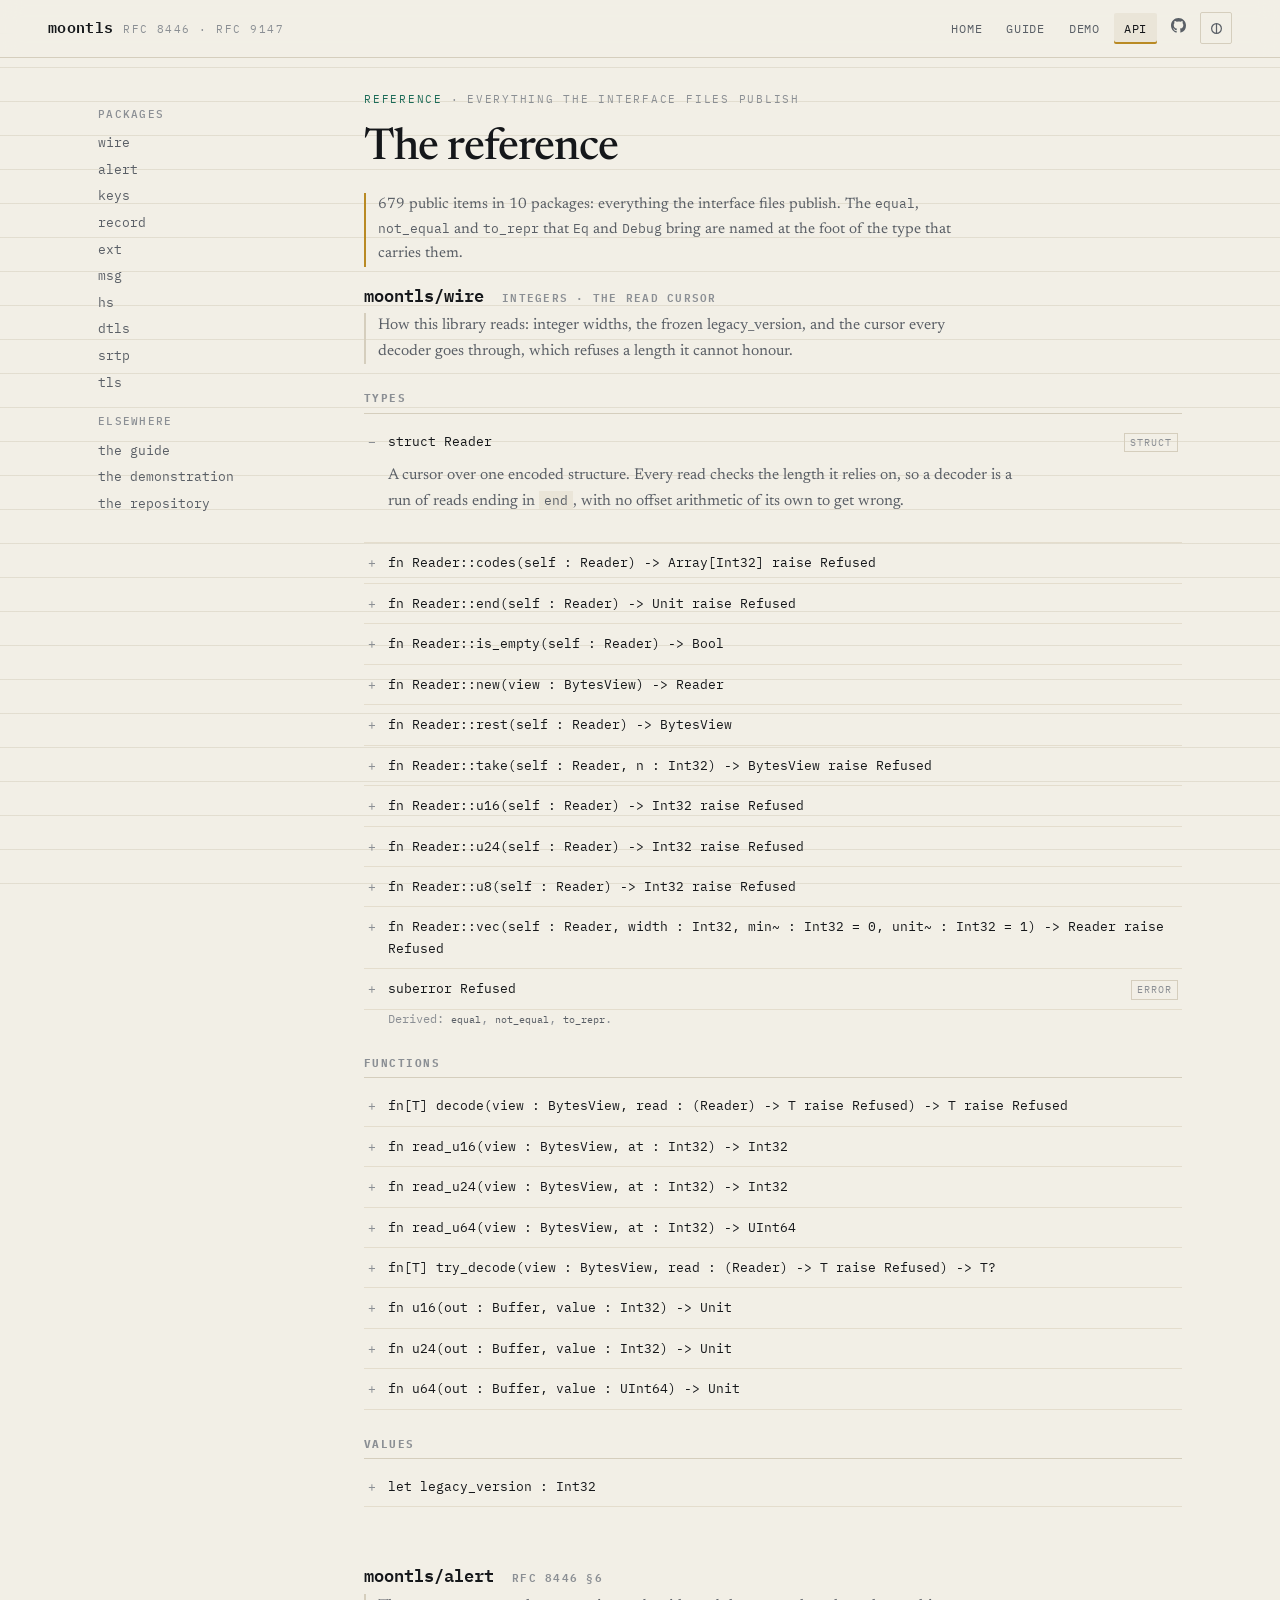
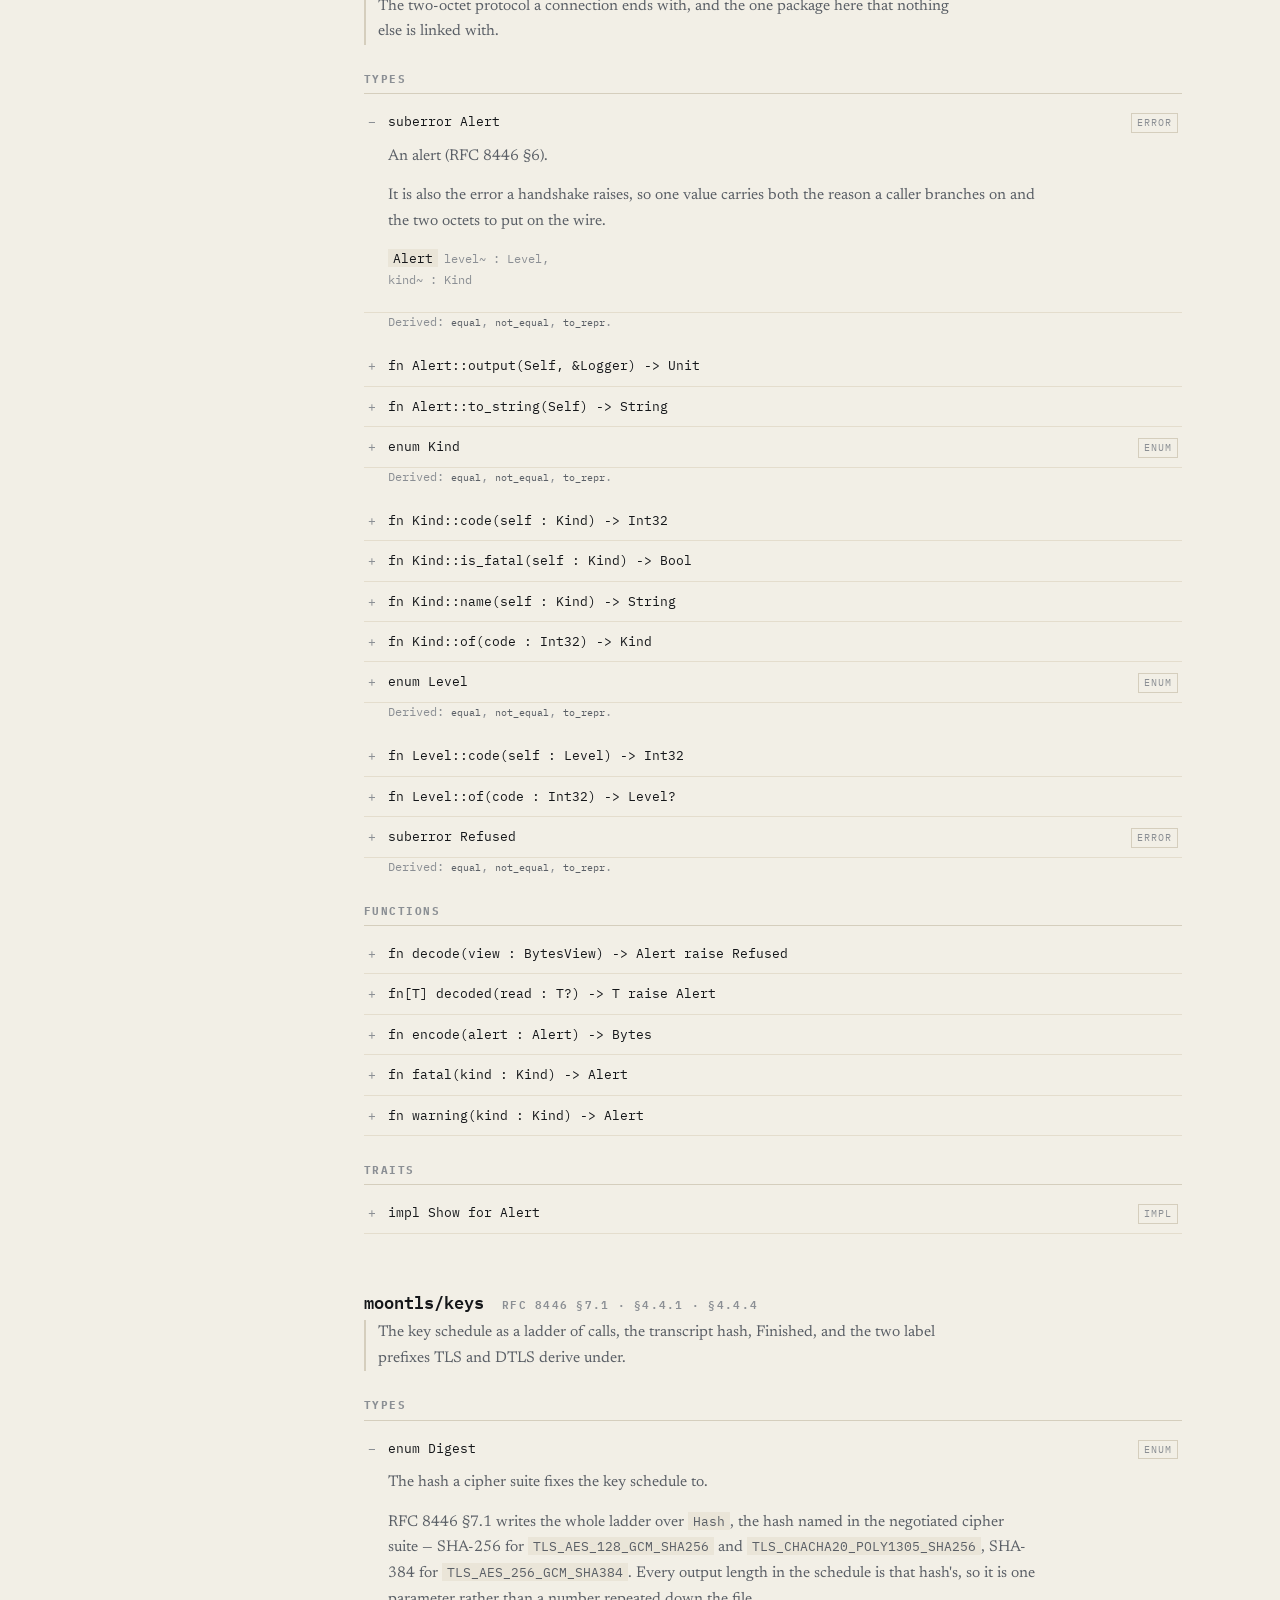
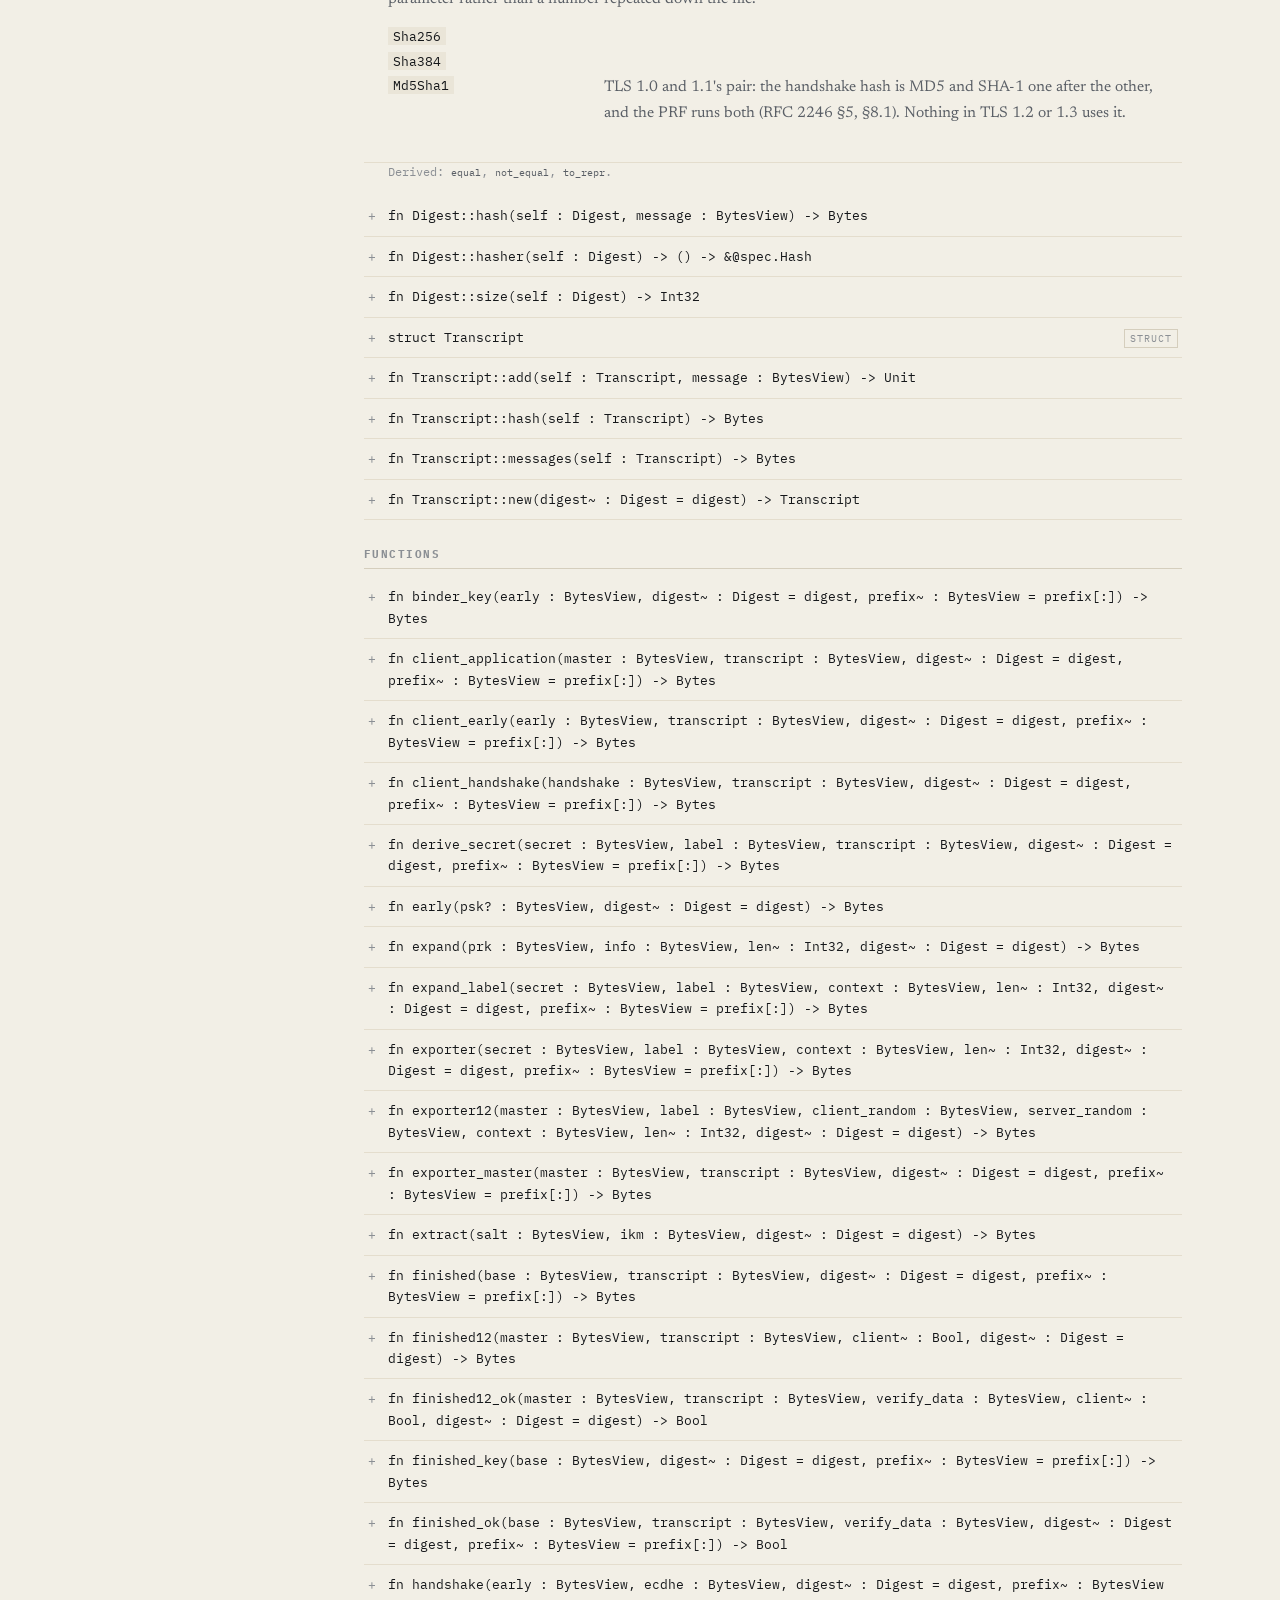
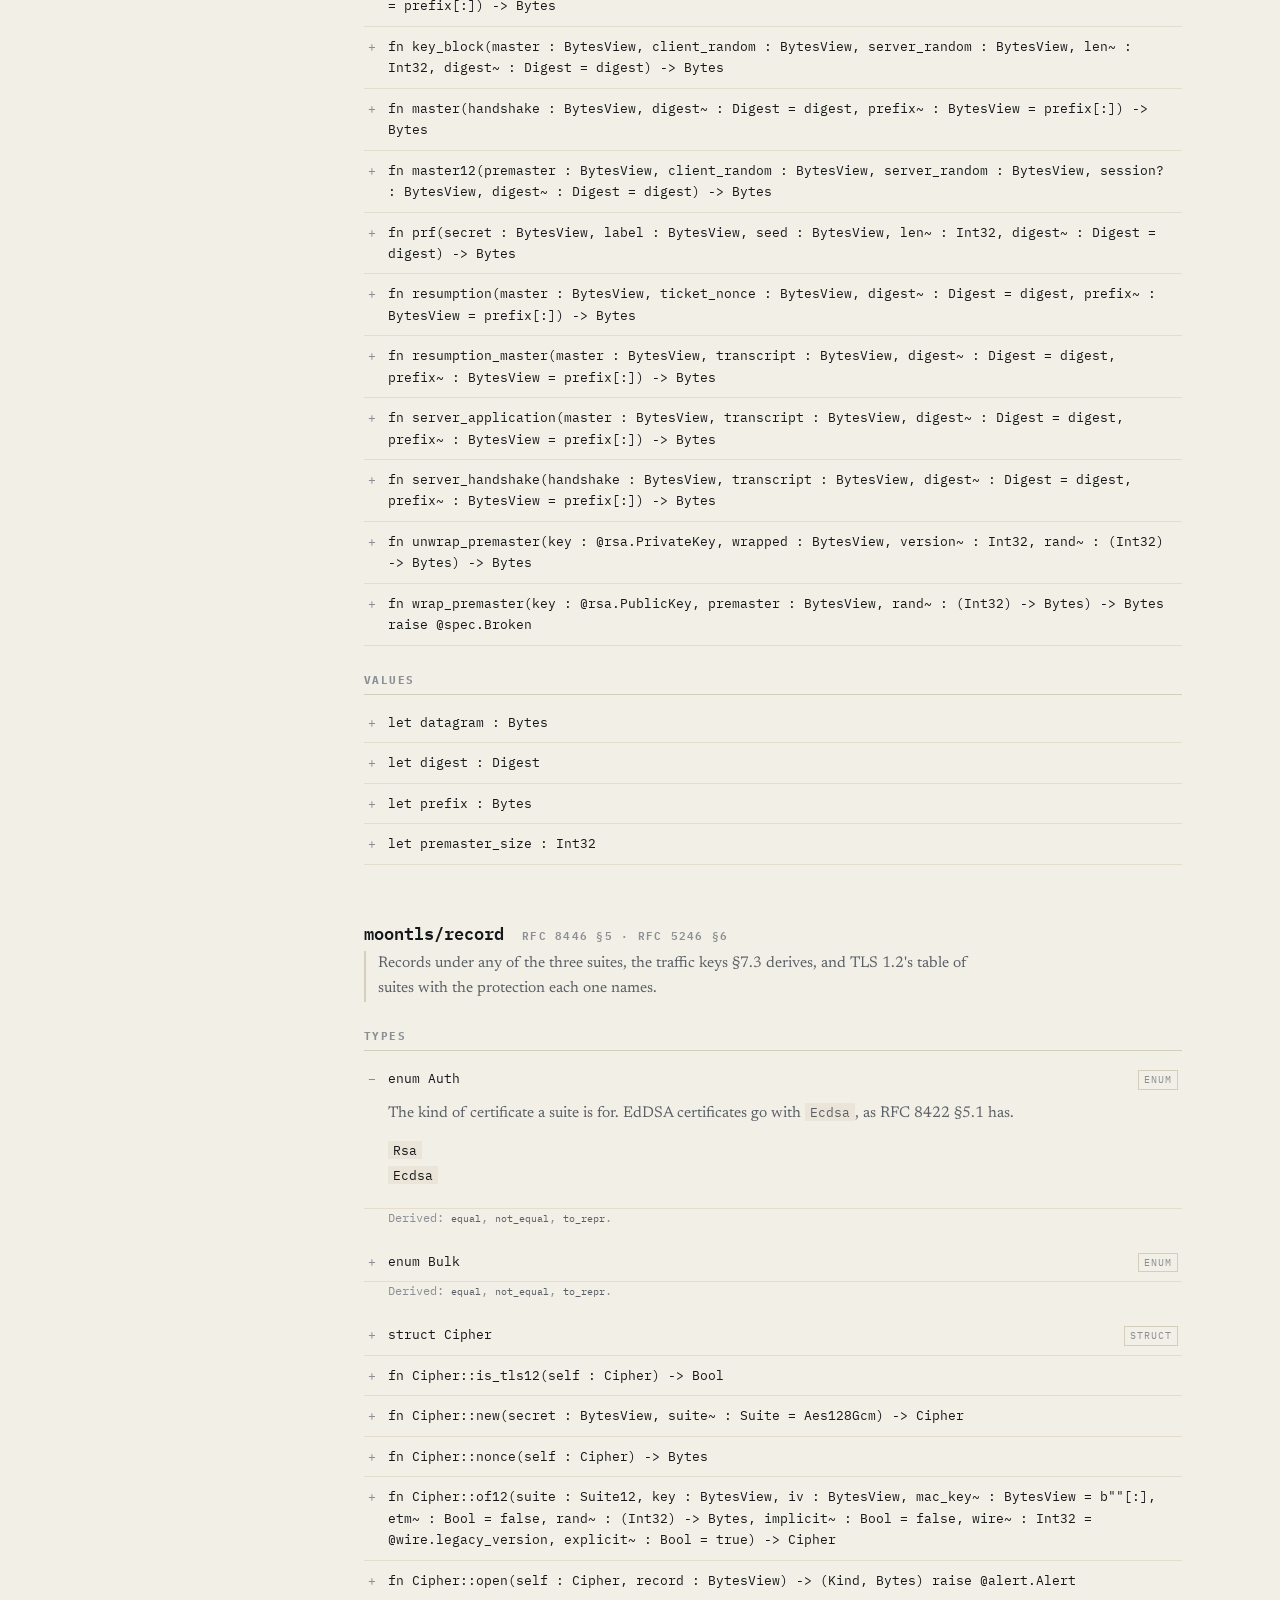
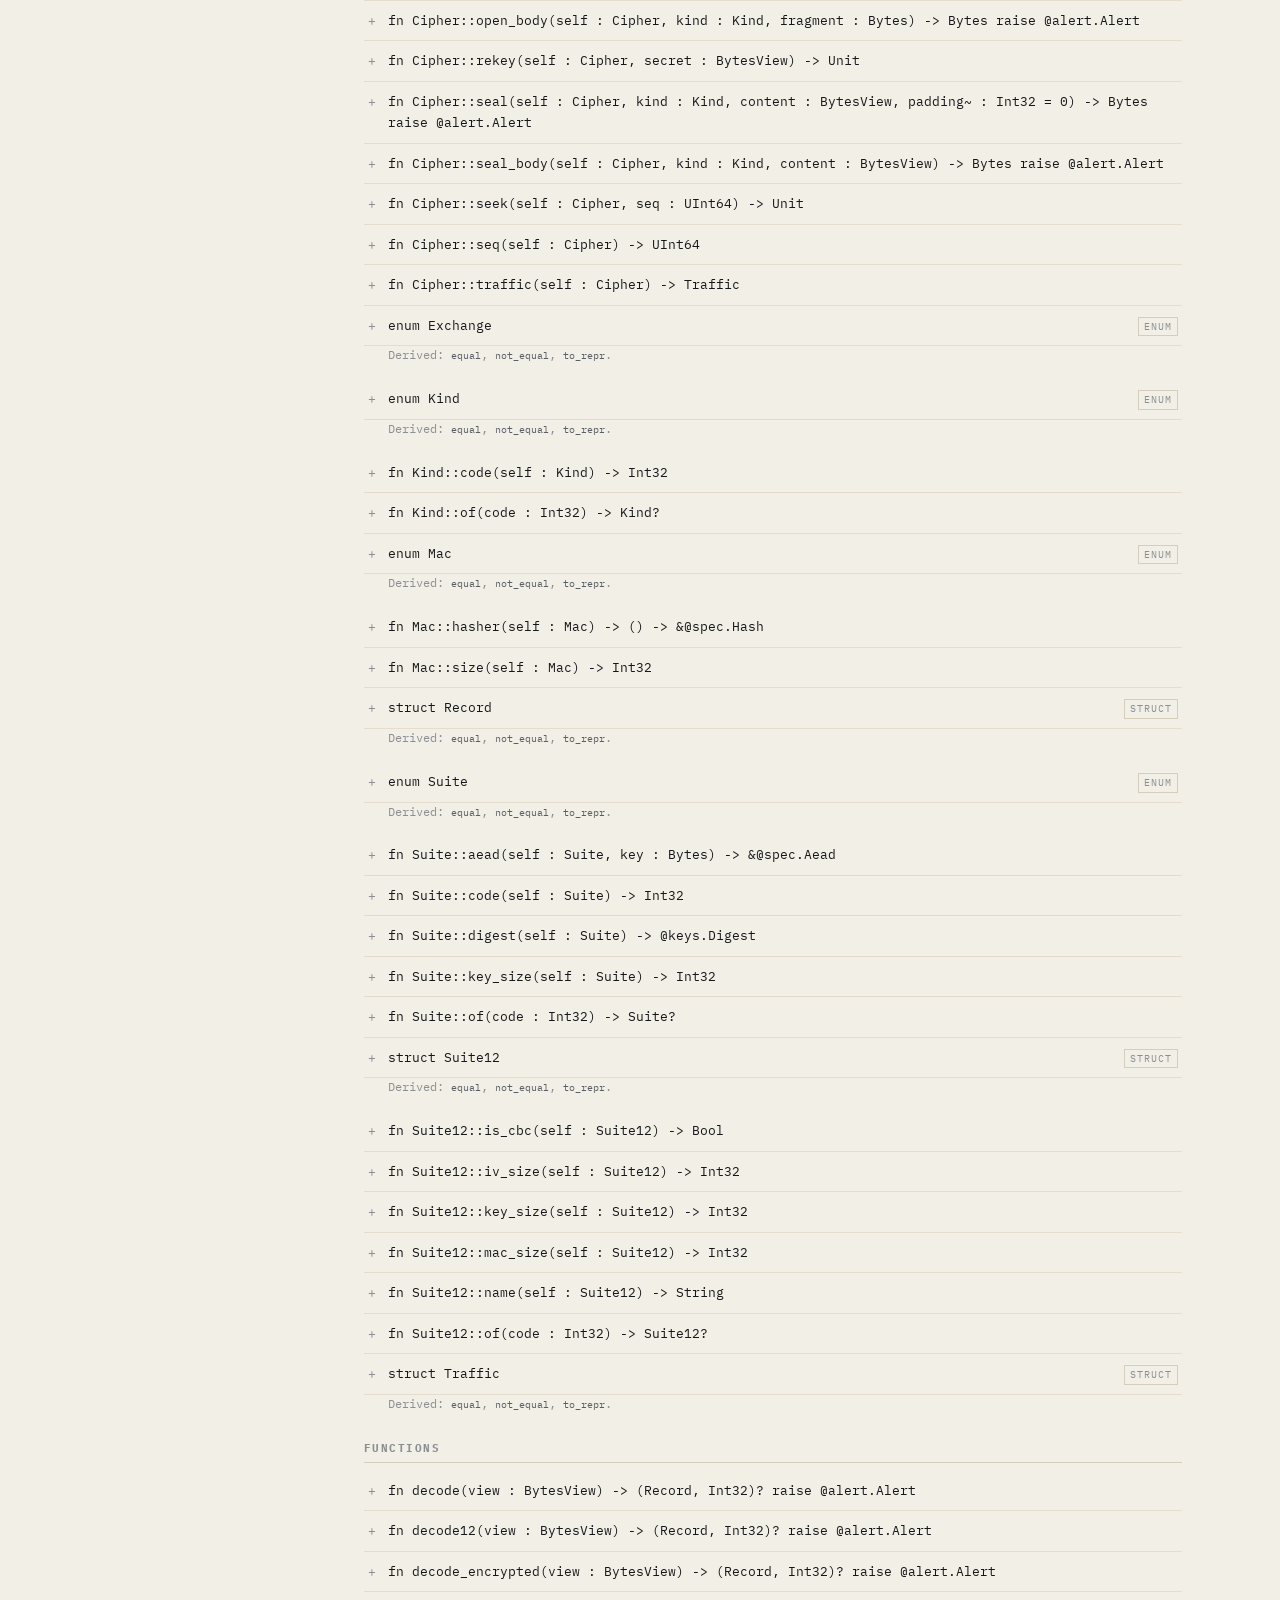
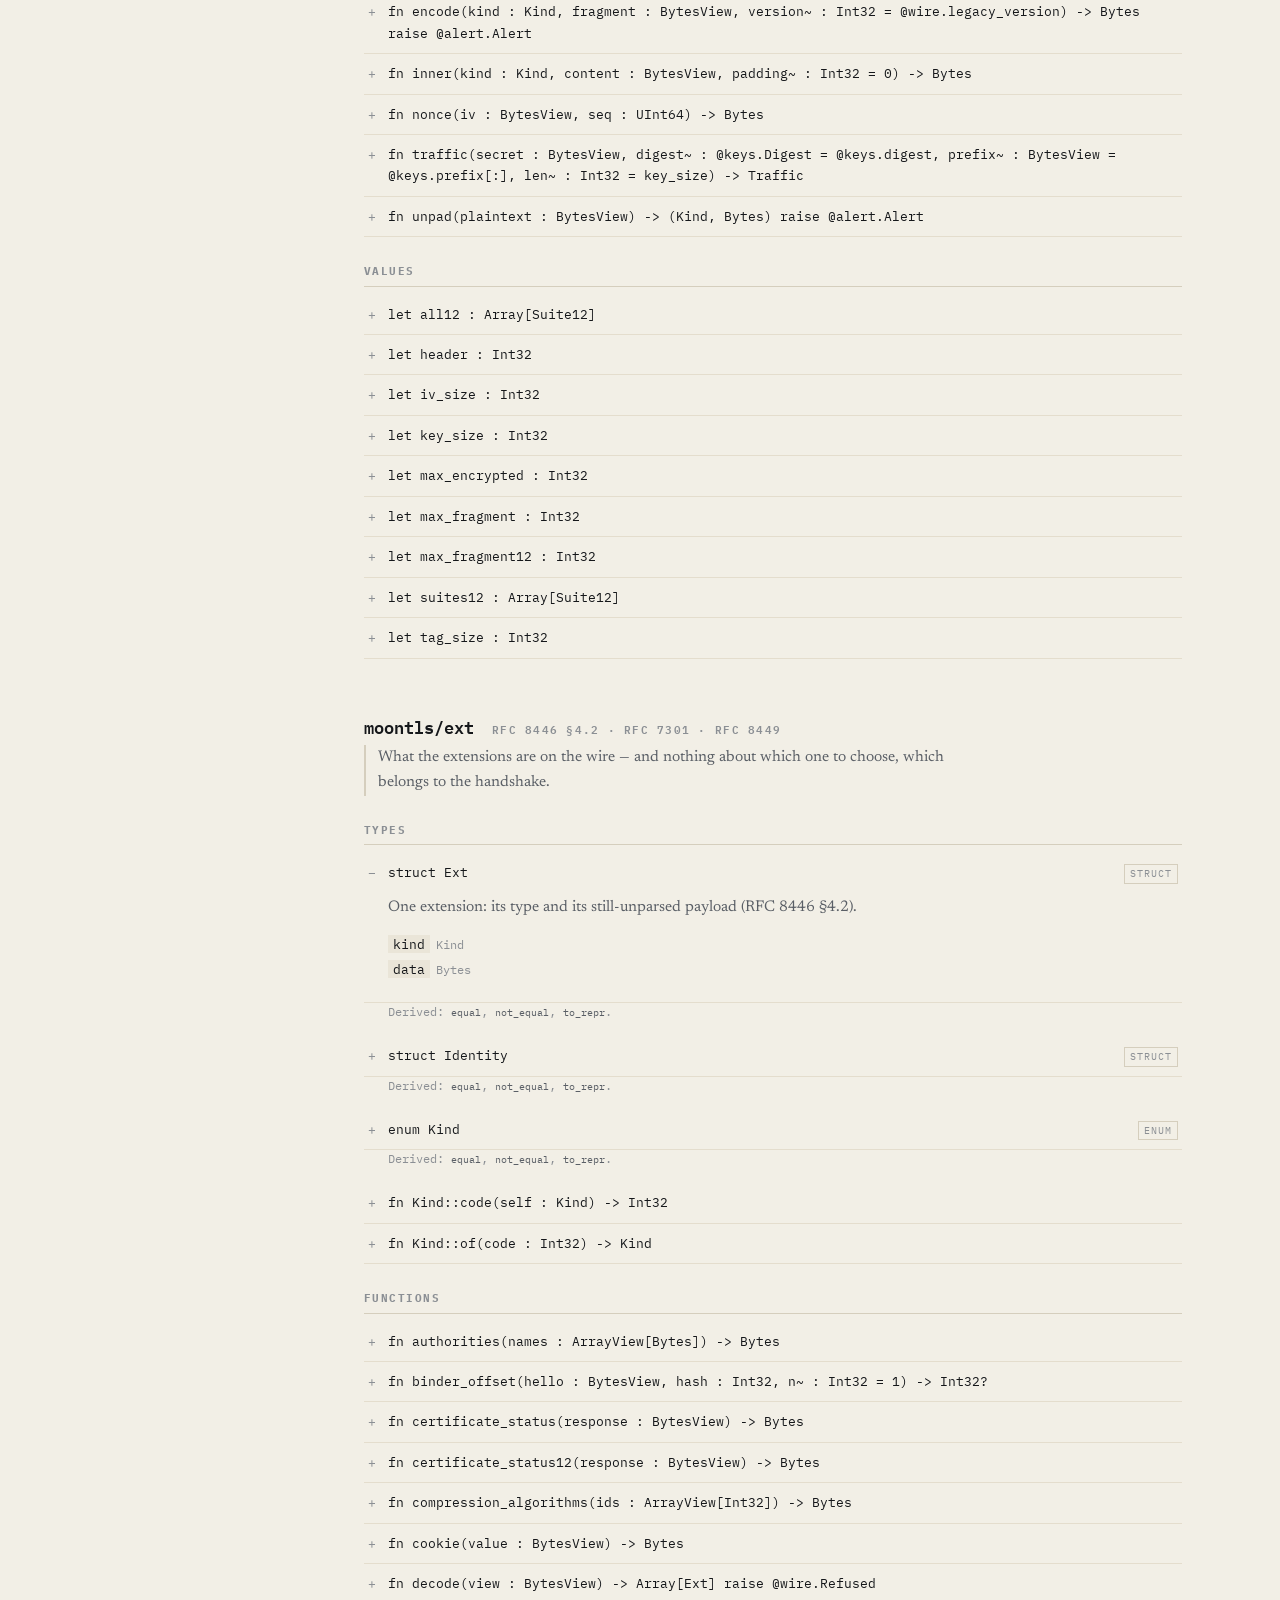
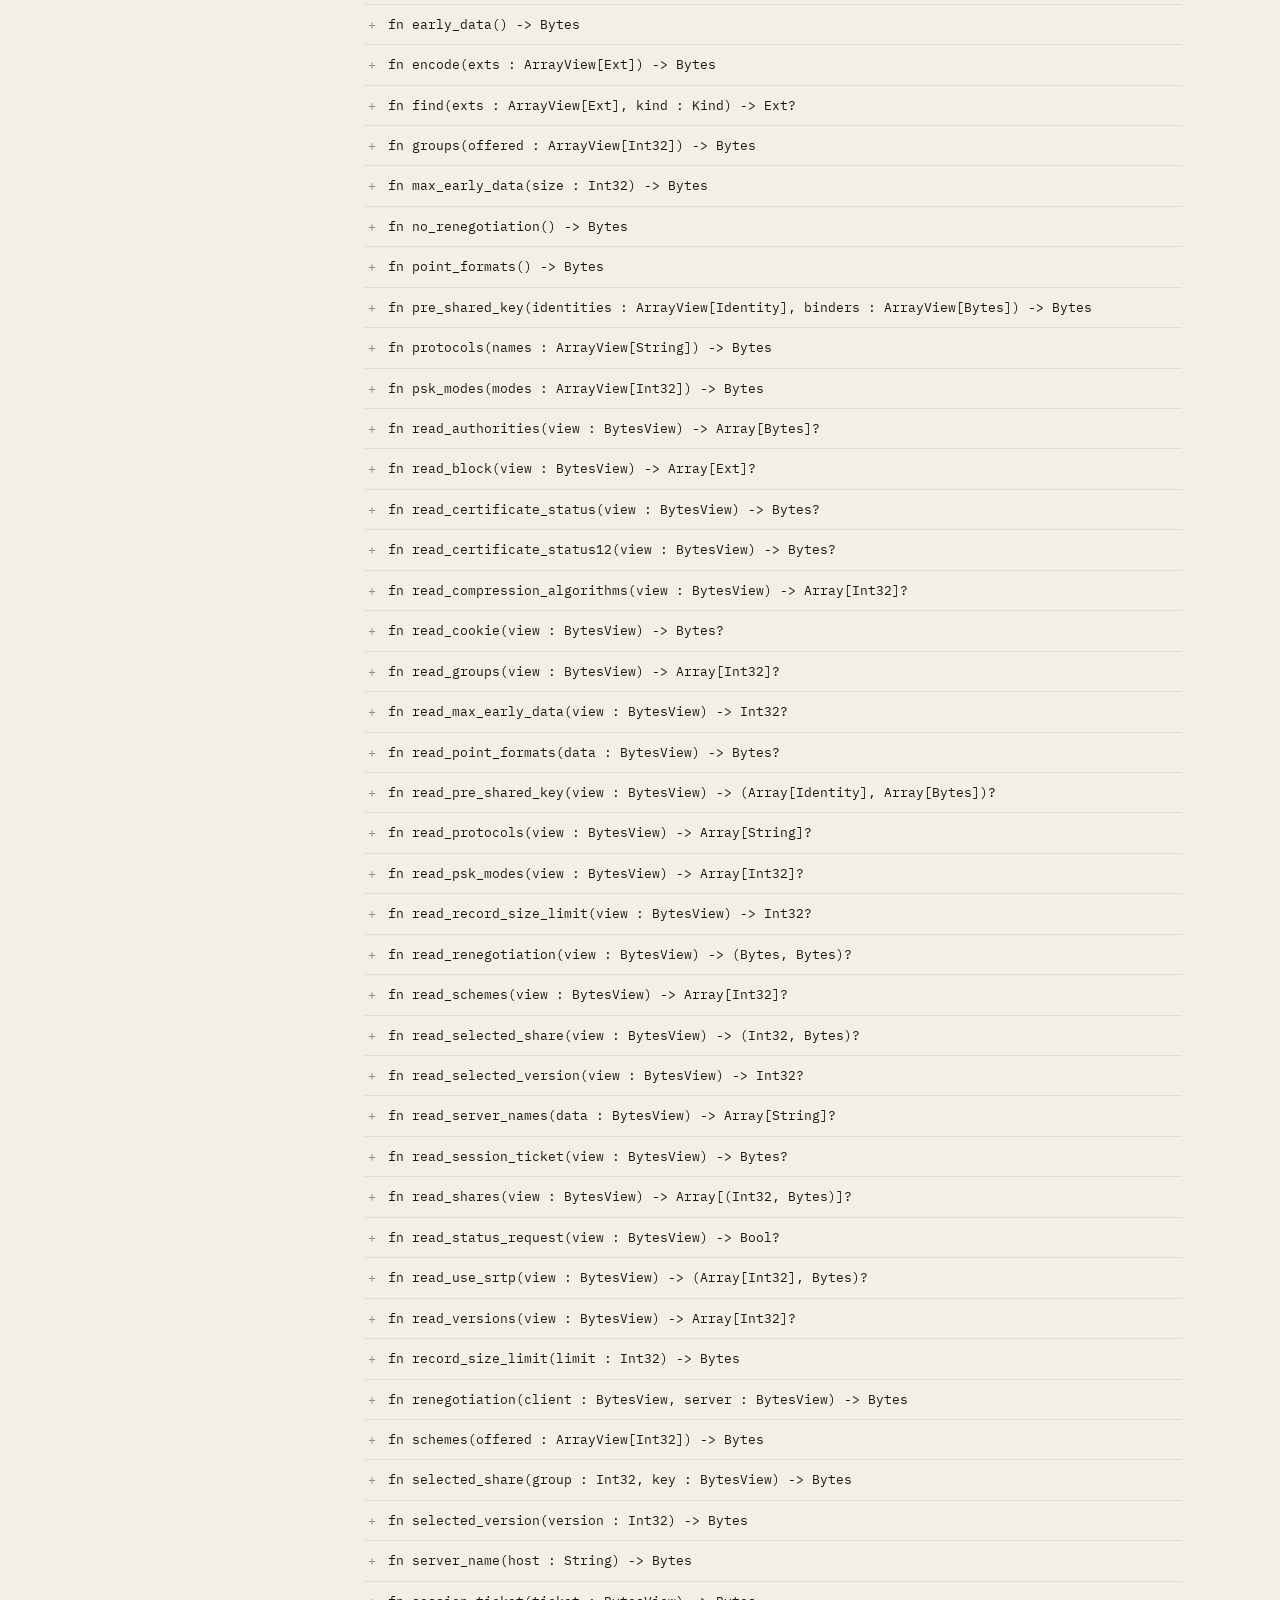
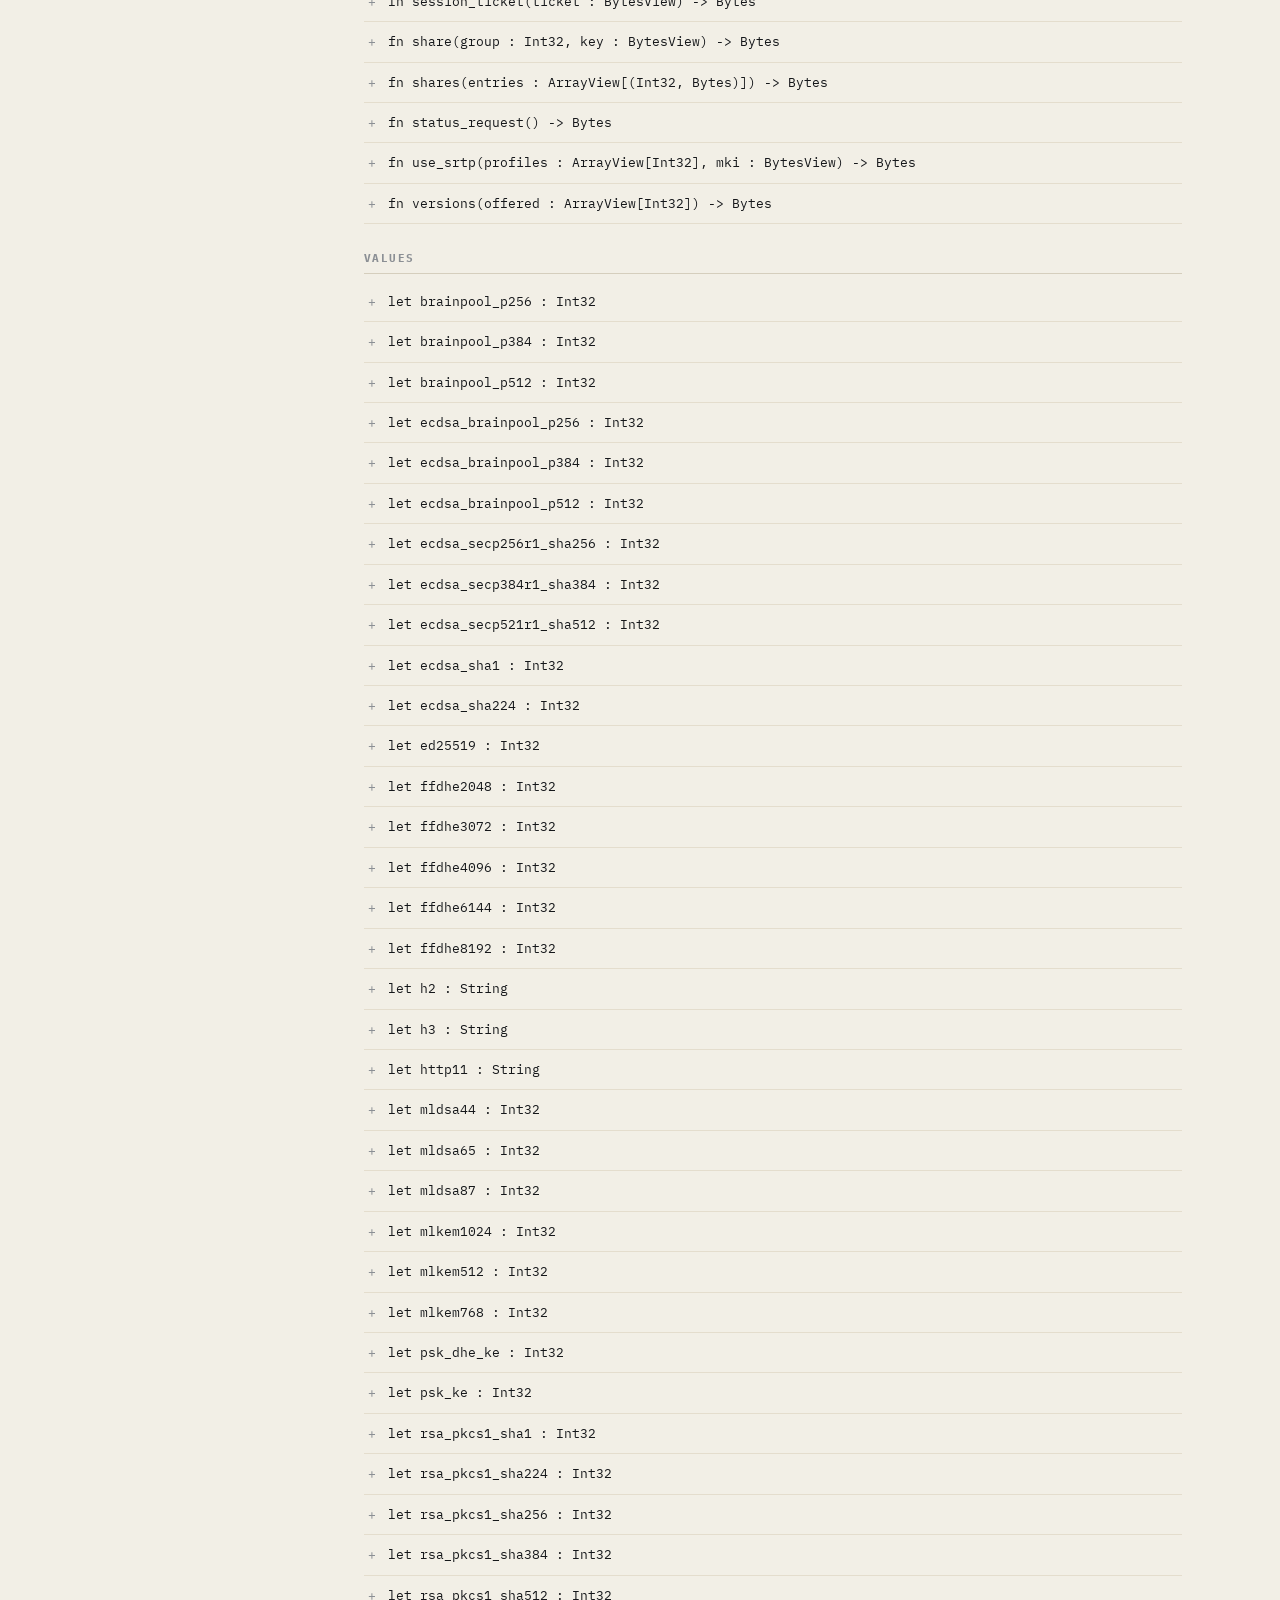
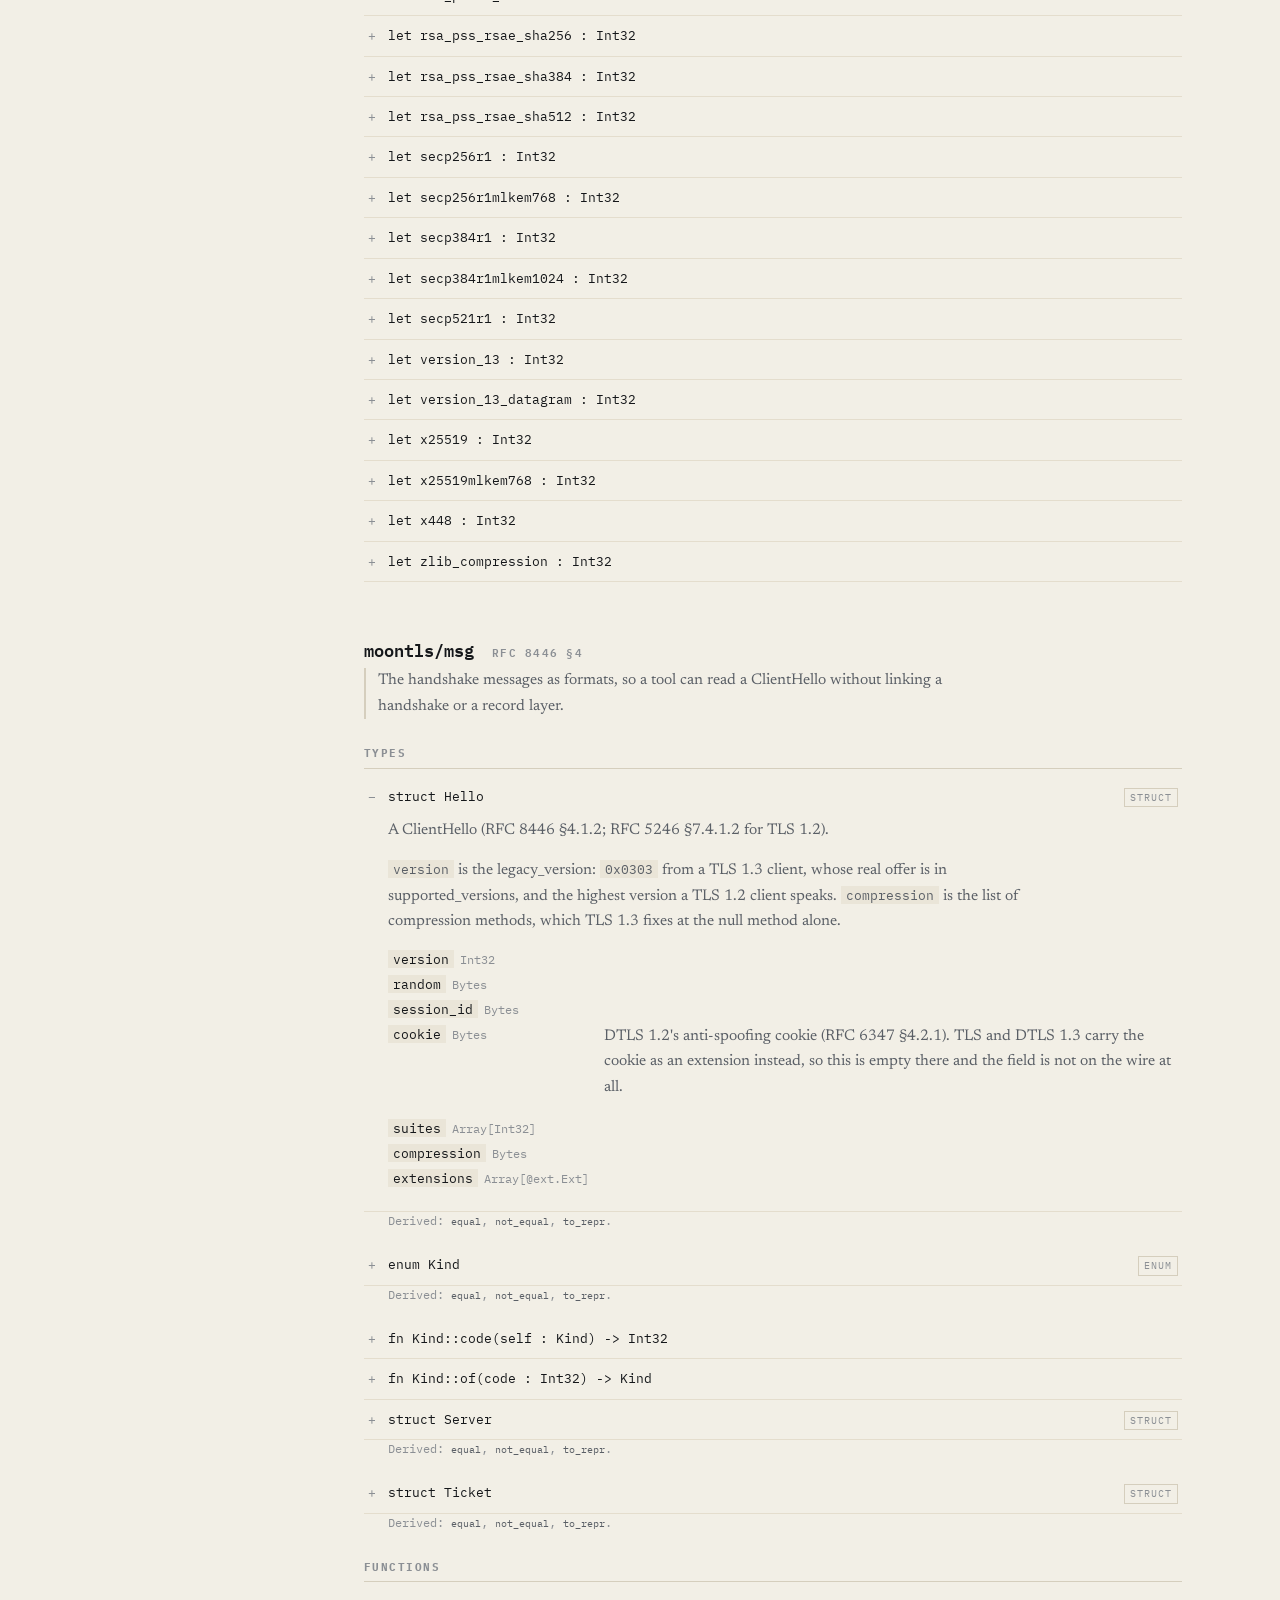
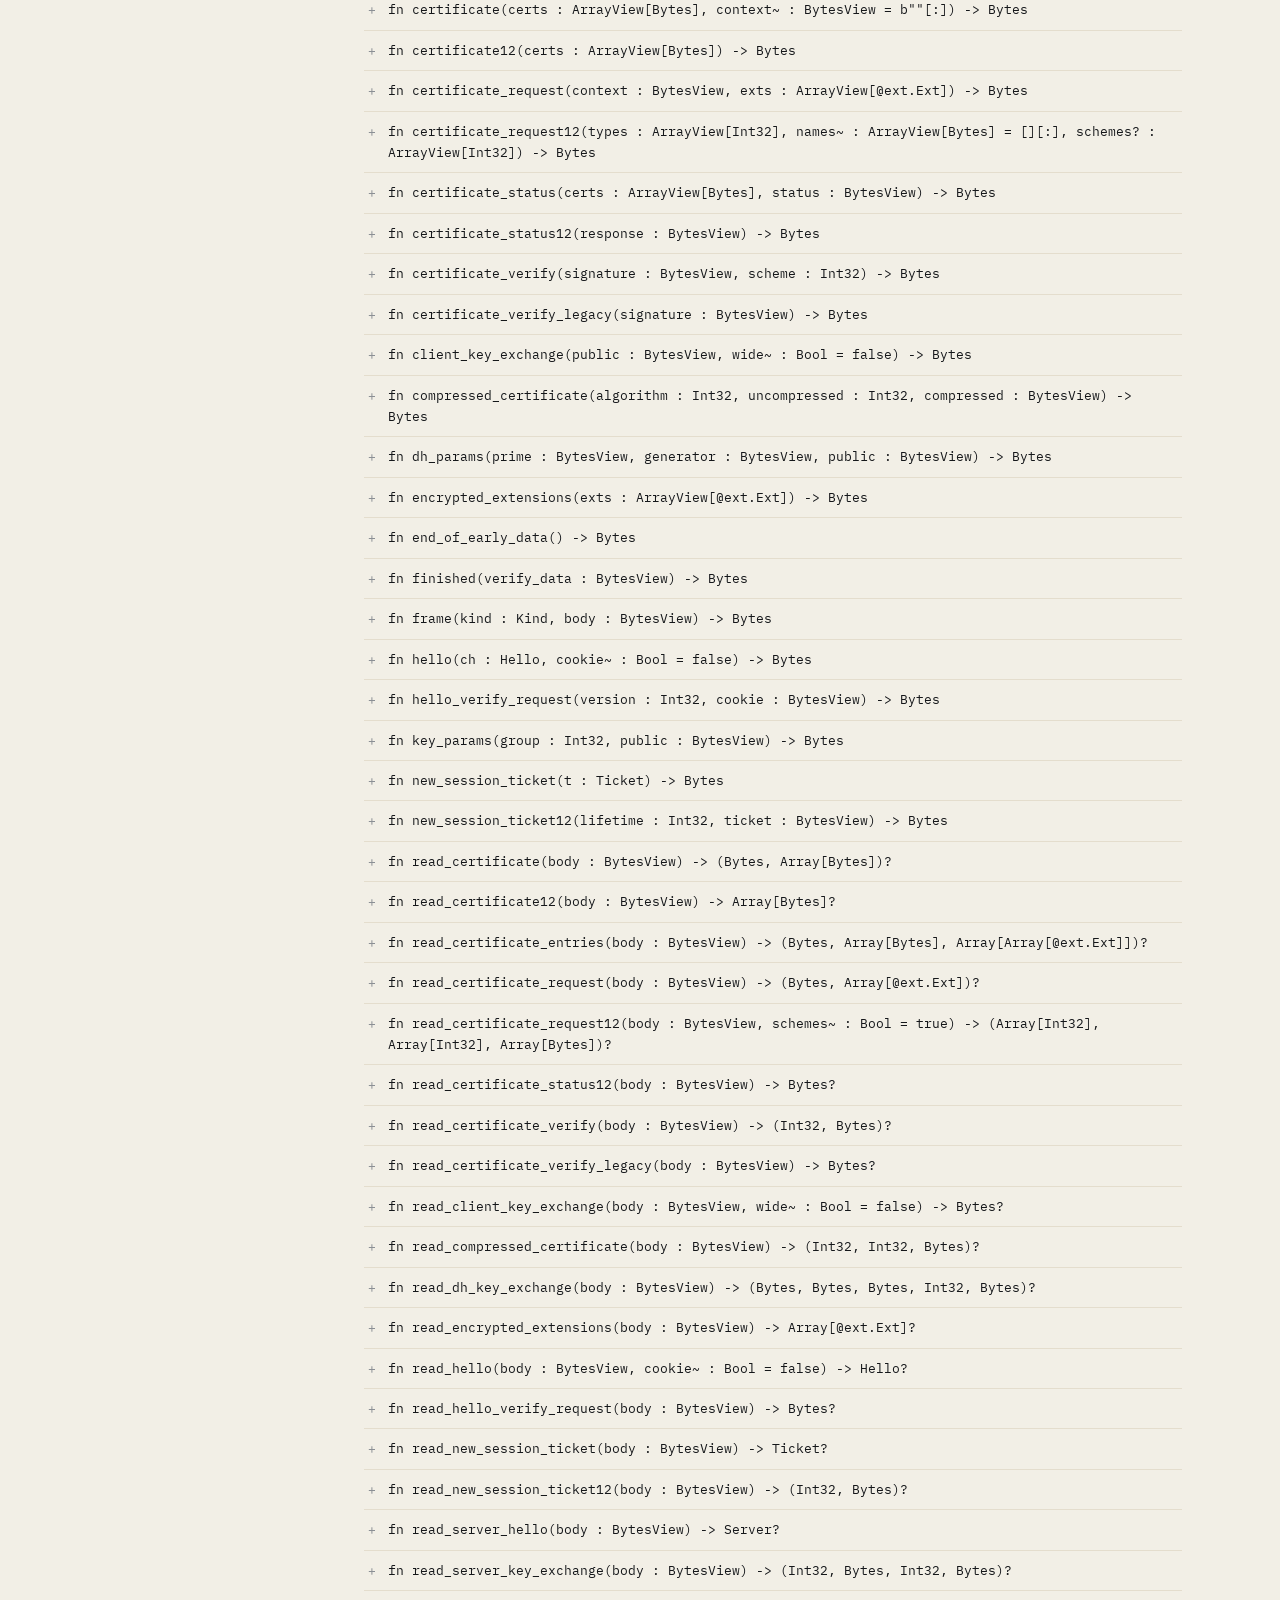
==== commit e33c88c8: "docs(moontls): DTLS 1.2 both ways, 0-RTT as the server, and what is left. The conformance section ca" ====
--- a/docs/api.html
+++ b/docs/api.html
@@ -51,7 +51,7 @@
     <h1 style="font-size: clamp(30px, 4vw, 44px); margin-bottom: 22px">The reference</h1>
 
 <!-- api:begin -->
-<p class="api-stat">678 public items in 10 packages: everything the interface files publish. The <code>equal</code>, <code>not_equal</code> and <code>to_repr</code> that <code>Eq</code> and <code>Debug</code> bring are named at the foot of the type that carries them.</p>
+<p class="api-stat">679 public items in 10 packages: everything the interface files publish. The <code>equal</code>, <code>not_equal</code> and <code>to_repr</code> that <code>Eq</code> and <code>Debug</code> bring are named at the foot of the type that carries them.</p>
 <!-- written by scripts/gen_api.py; edit that, not this -->
 <div class="pkg" id="pkg-wire">
 <h3>moontls/wire <span class="tag">integers · the read cursor</span></h3>
@@ -804,6 +804,8 @@
 <details class="api-item" id="api-tls-Handshake-group"><summary><span class="pm"></span><span class="decl">fn Handshake::group(self : Handshake) -&gt; Int32?</span></summary><div class="desc"><div class="api-doc"><p>The key-exchange group the handshake ran, one of the <code>@ext</code> code points; <code>None</code> before it is settled, and for RSA key exchange, which has none.</p></div></div></details>
 <details class="api-item" id="api-tls-Handshake-is-closed"><summary><span class="pm"></span><span class="decl">fn Handshake::is_closed(self : Handshake) -&gt; Bool</span></summary><div class="desc"><div class="api-doc"><p>Whether the connection has ended, by close_notify either way or by an alert.</p></div></div></details>
 <details class="api-item" id="api-tls-Handshake-is-connected"><summary><span class="pm"></span><span class="decl">fn Handshake::is_connected(self : Handshake) -&gt; Bool</span></summary><div class="desc"><div class="api-doc"><p>Whether the handshake has completed and application data may flow.</p></div></div></details>
+<details class="api-item" id="api-tls-Handshake-number12"><summary><span class="pm"></span><span class="decl">fn Handshake::number12(self : Handshake, from~ : Int32 = 0) -&gt; Unit</span></summary><div class="desc"><div class="api-doc"><p>Take the transcript over the messages as they travel, handshake header included, which is what a DTLS 1.2 handshake covers (RFC 6347 §4.2.2). <code>from</code> is the message number the first message each way carries: zero, or one when a HelloVerifyRequest has already taken number zero.</p>
+<p>A caller that does not call this hashes the message alone, which is what TLS and DTLS 1.3 do. The two readings give different transcripts for the same handshake and no peer can tell which one this end picked, so the transport — which alone knows its framing — is what decides.</p></div></div></details>
 <details class="api-item" id="api-tls-Handshake-opening"><summary><span class="pm"></span><span class="decl">fn[L : Layer] Handshake::opening(self : Handshake, layer : L) -&gt; Unit raise @alert.Alert</span></summary><div class="desc"><div class="api-doc"><p>Queue the opening flight: a client&#x27;s ClientHello, or nothing on a server.</p></div></div></details>
 <details class="api-item" id="api-tls-Handshake-peer"><summary><span class="pm"></span><span class="decl">fn Handshake::peer(self : Handshake) -&gt; Array[Bytes]</span></summary><div class="desc"><div class="api-doc"><p>The peer&#x27;s certificate chain, DER, leaf first.</p></div></div></details>
 <details class="api-item" id="api-tls-Handshake-receive"><summary><span class="pm"></span><span class="decl">fn[L : Layer] Handshake::receive(self : Handshake, layer : L, message : BytesView) -&gt; Unit raise @alert.Alert</span></summary><div class="desc"><div class="api-doc"><p>Take one whole handshake message — type, 24-bit length, body, without the record or DTLSHandshake framing — and drive the handshake on it.</p>
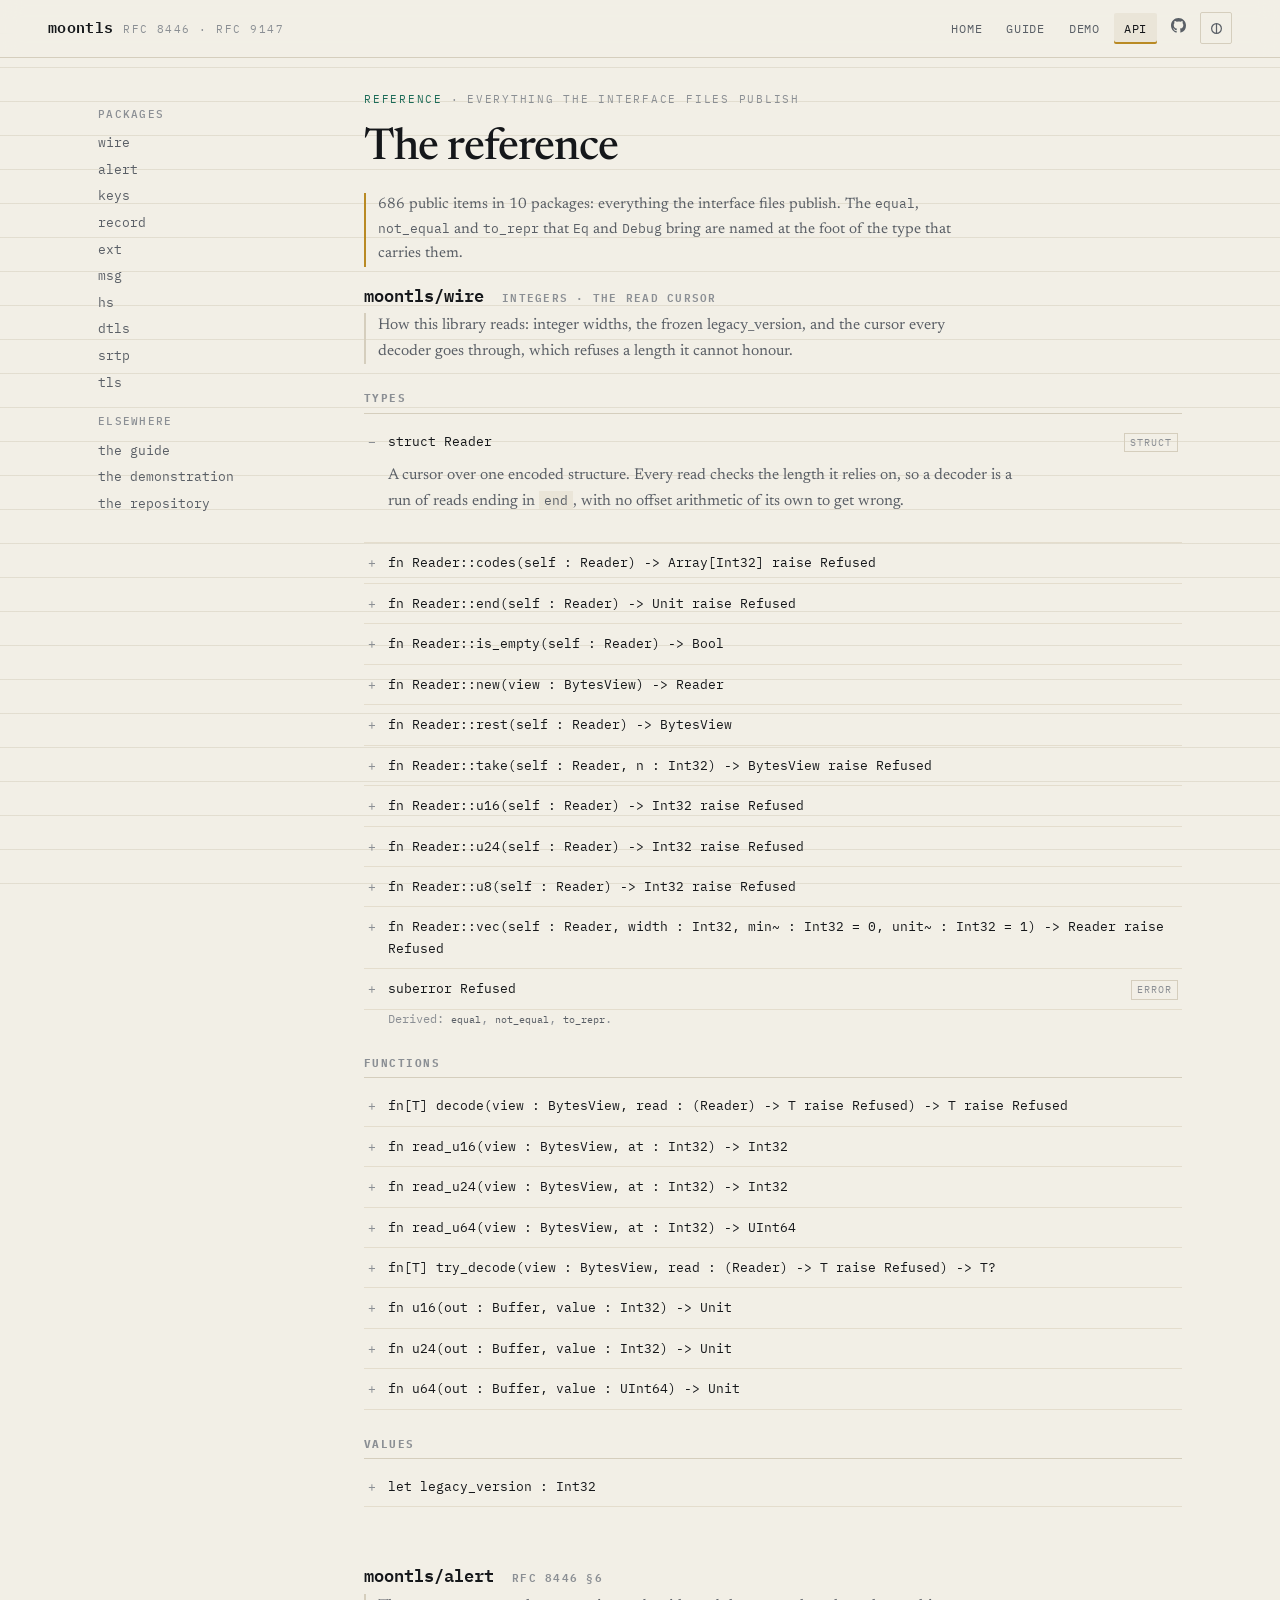
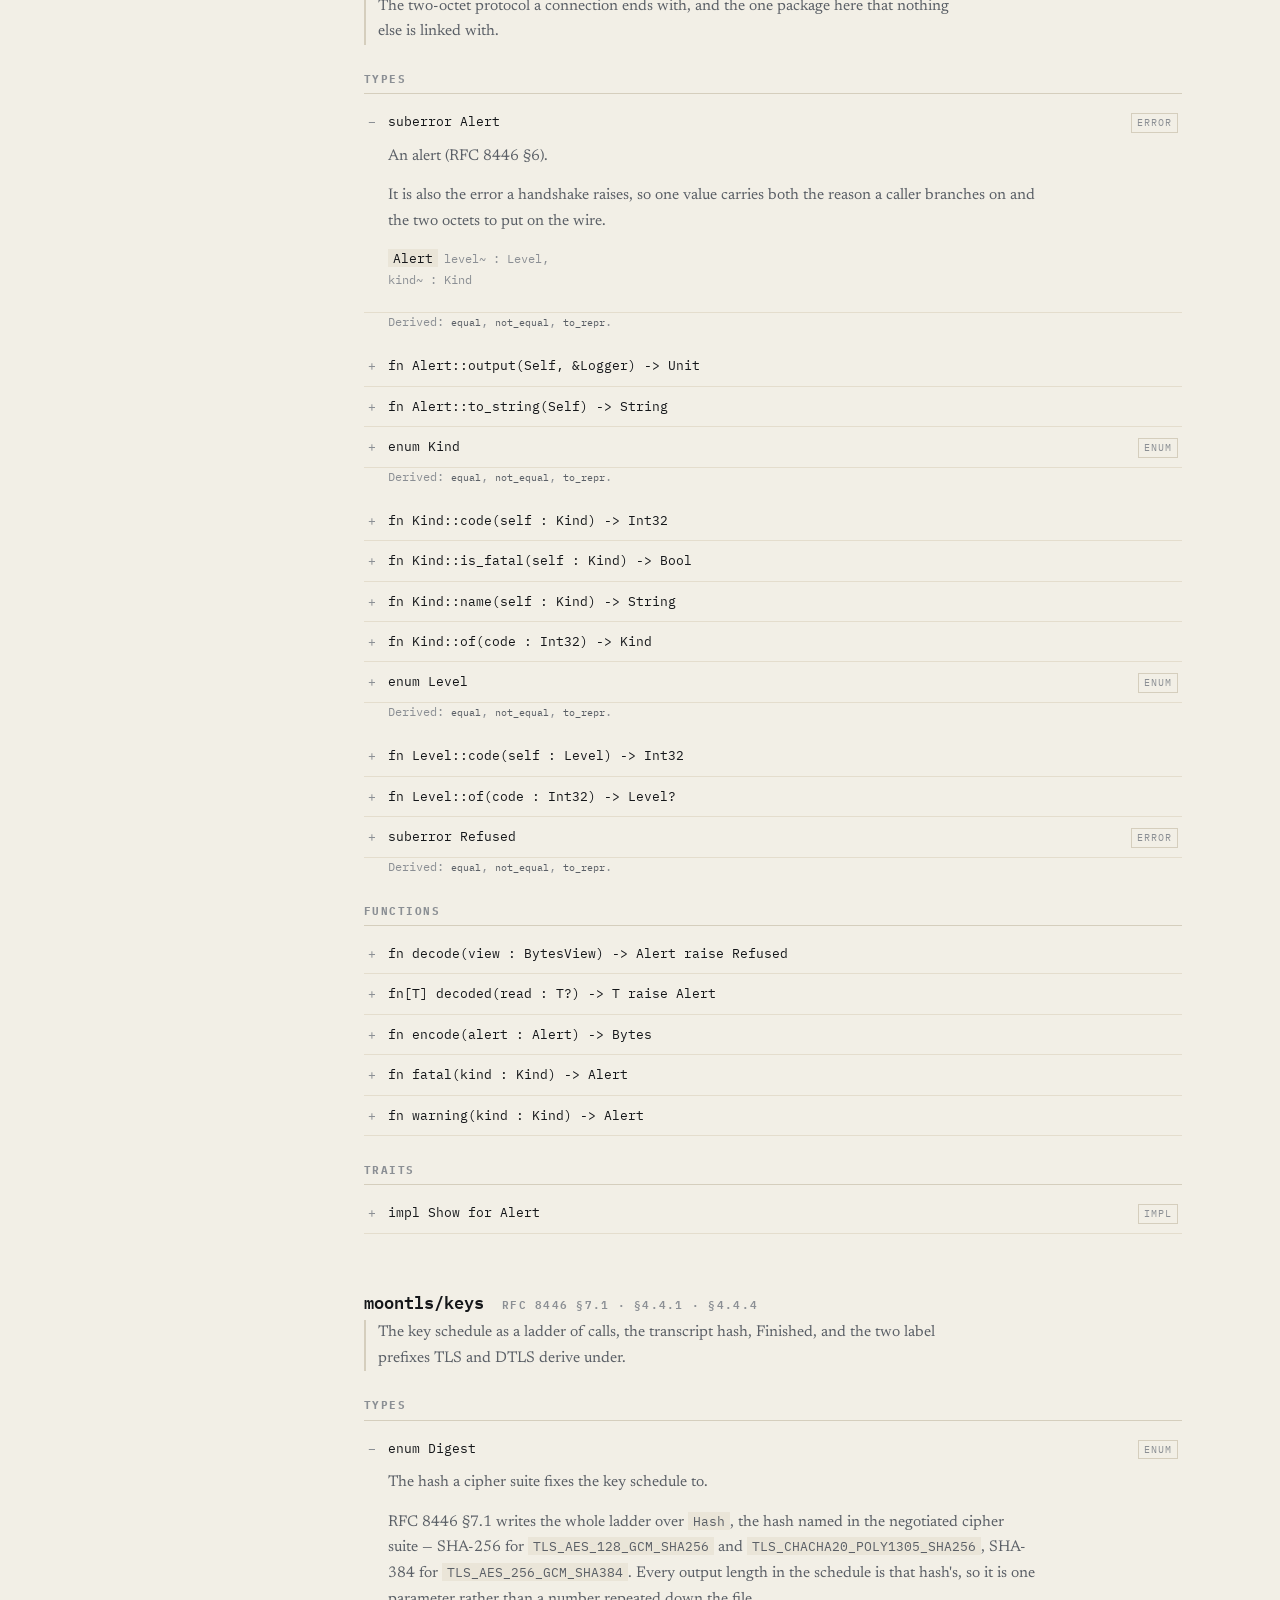
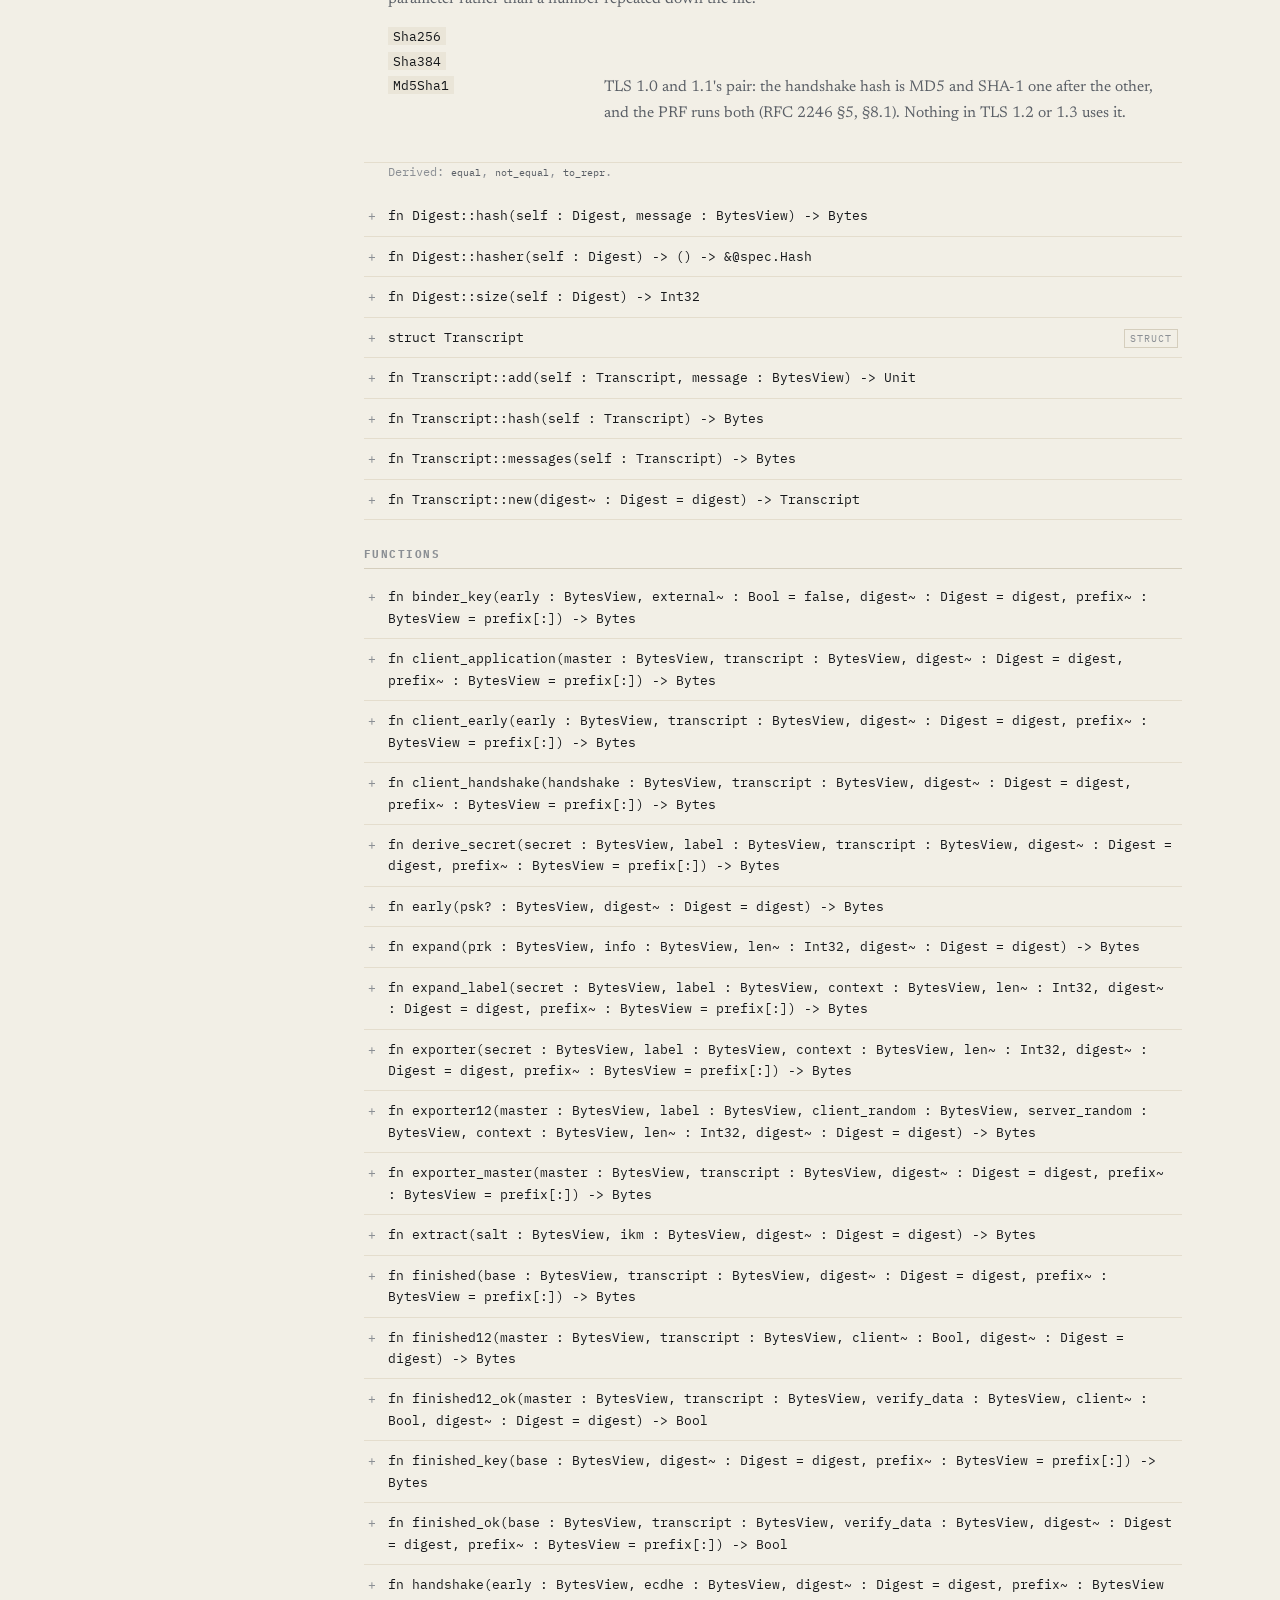
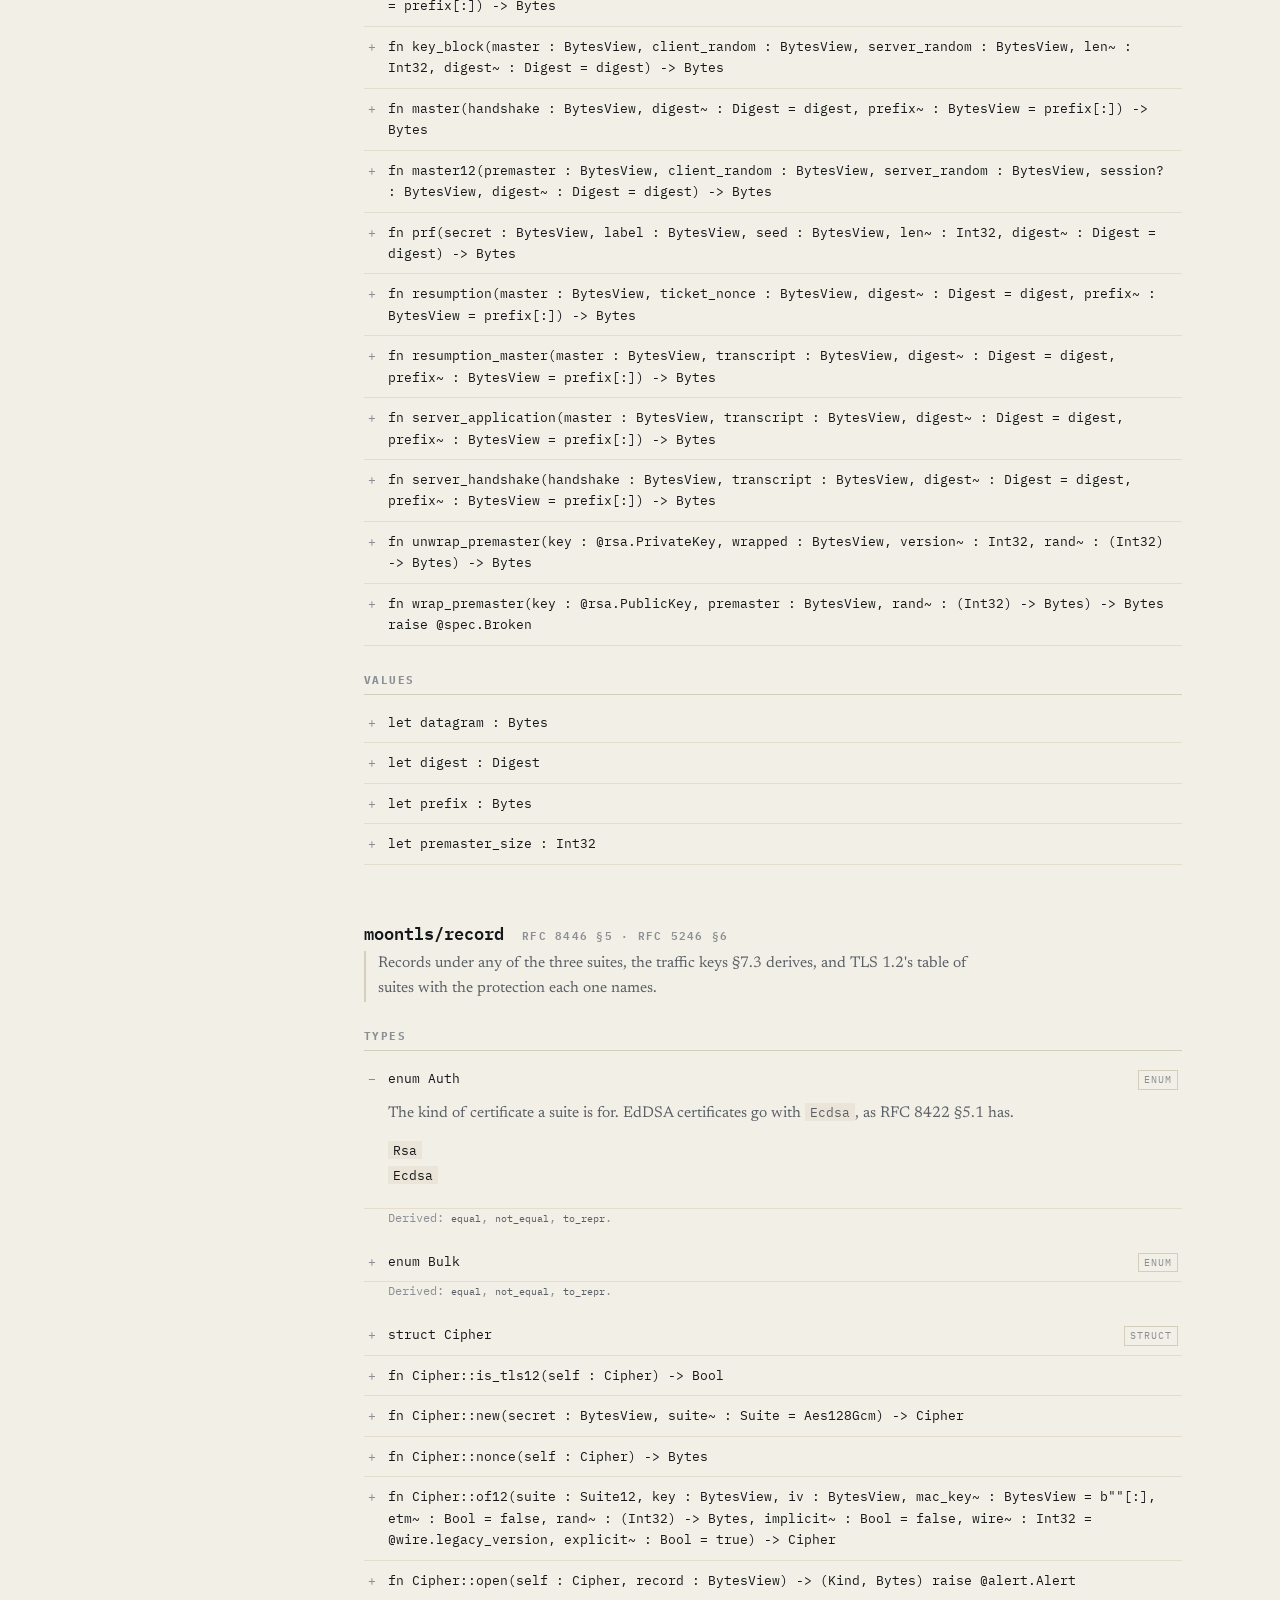
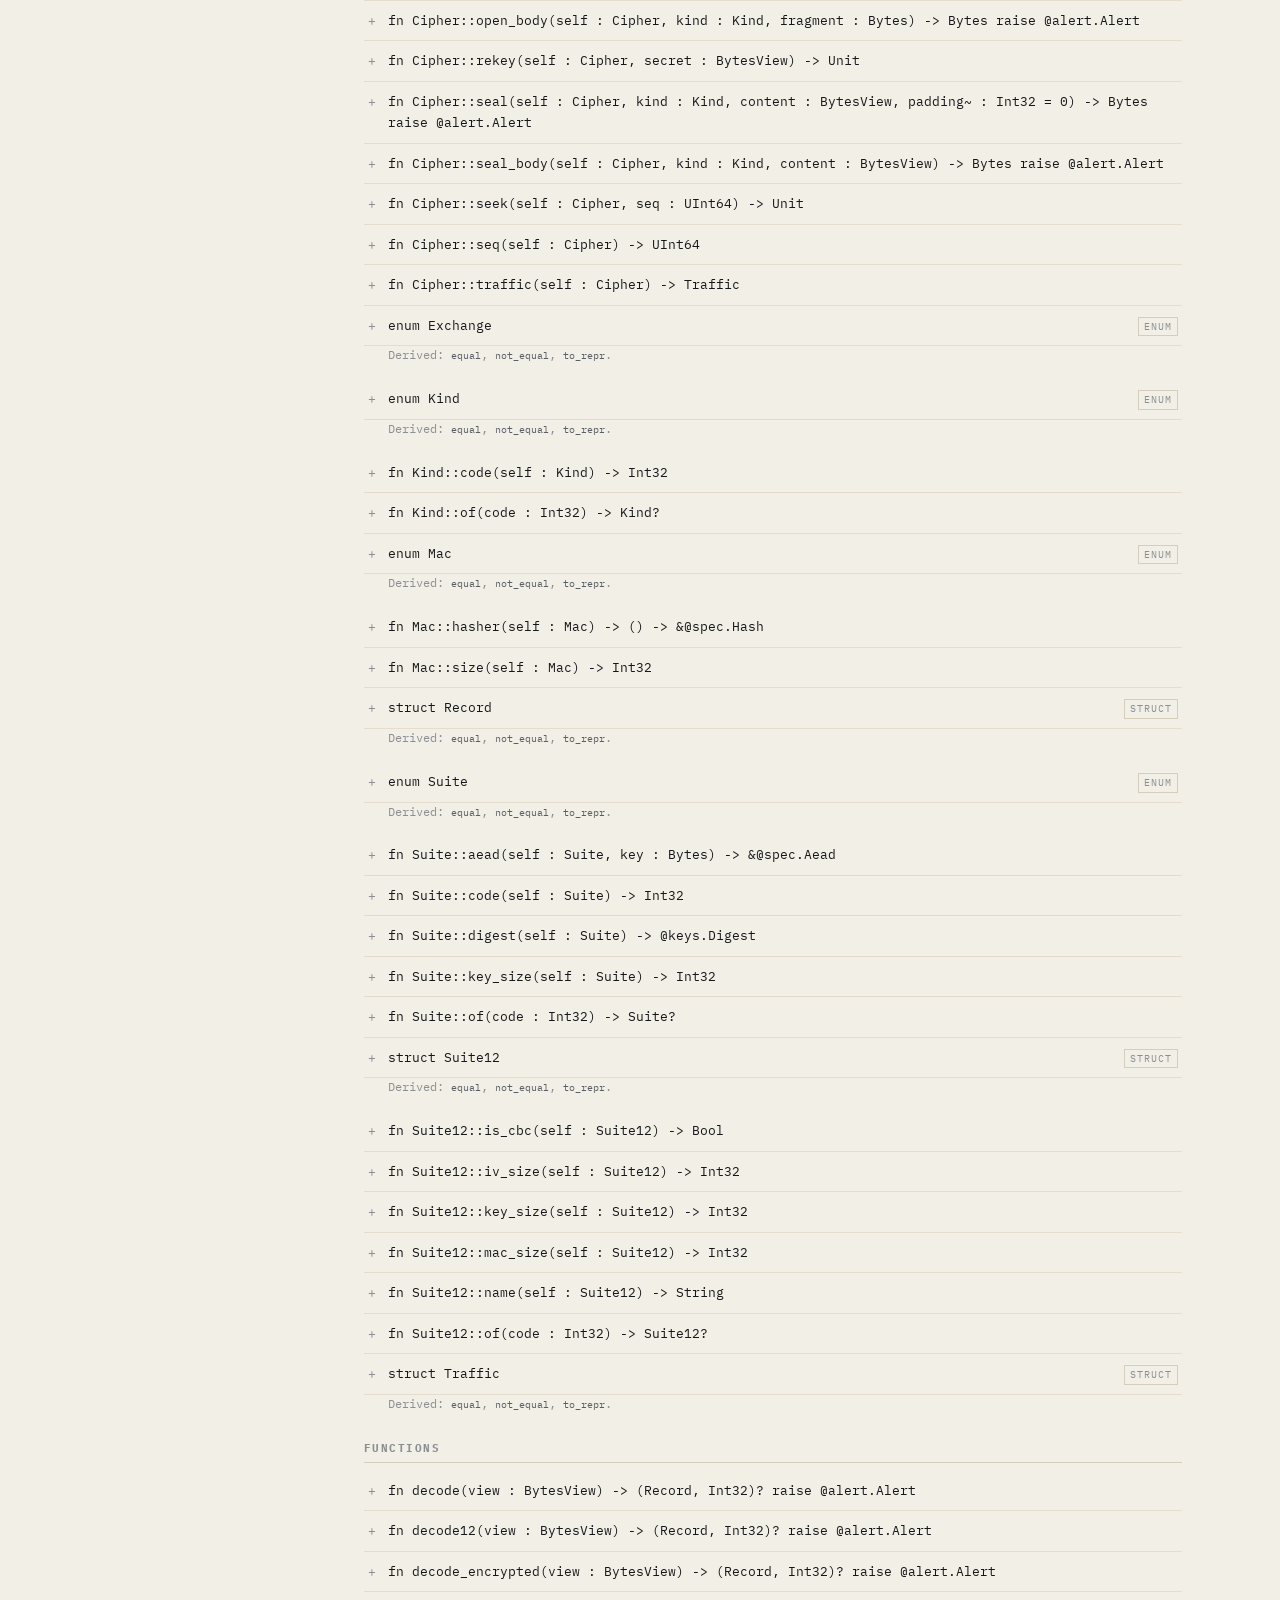
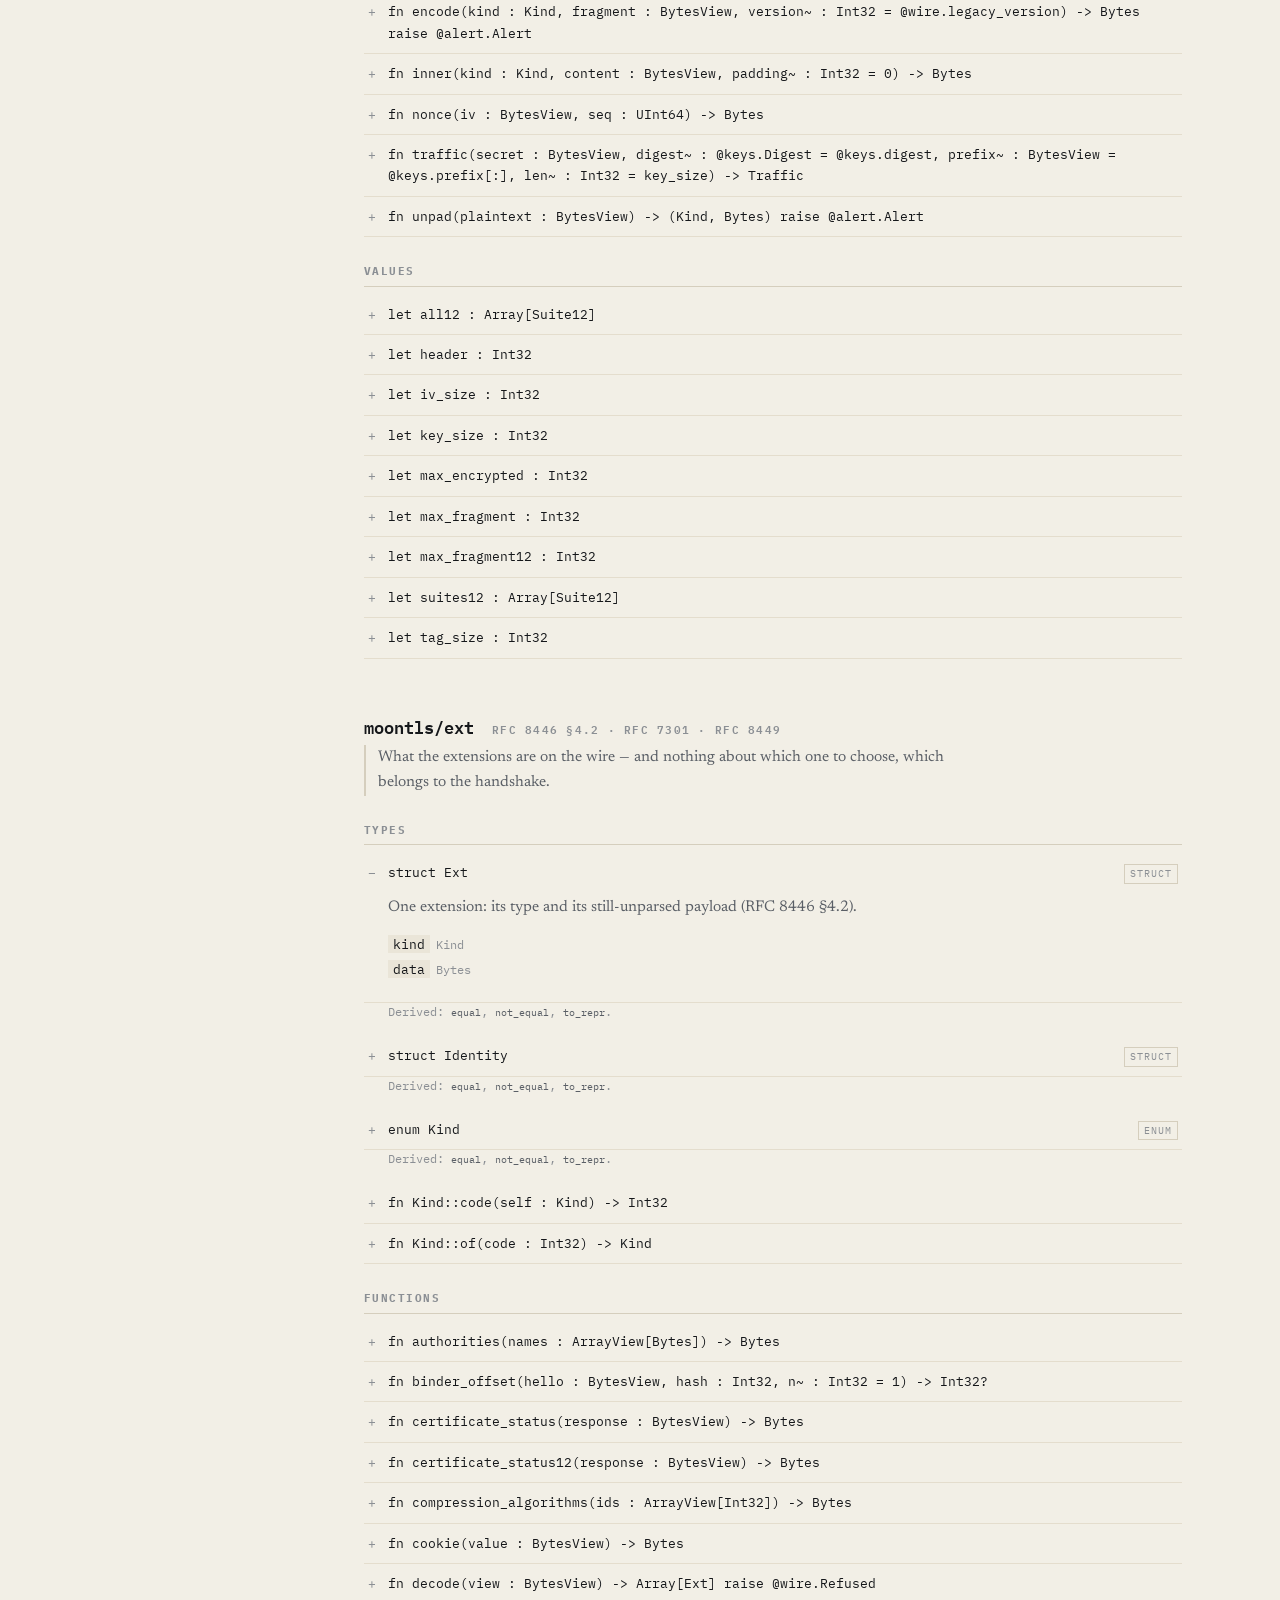
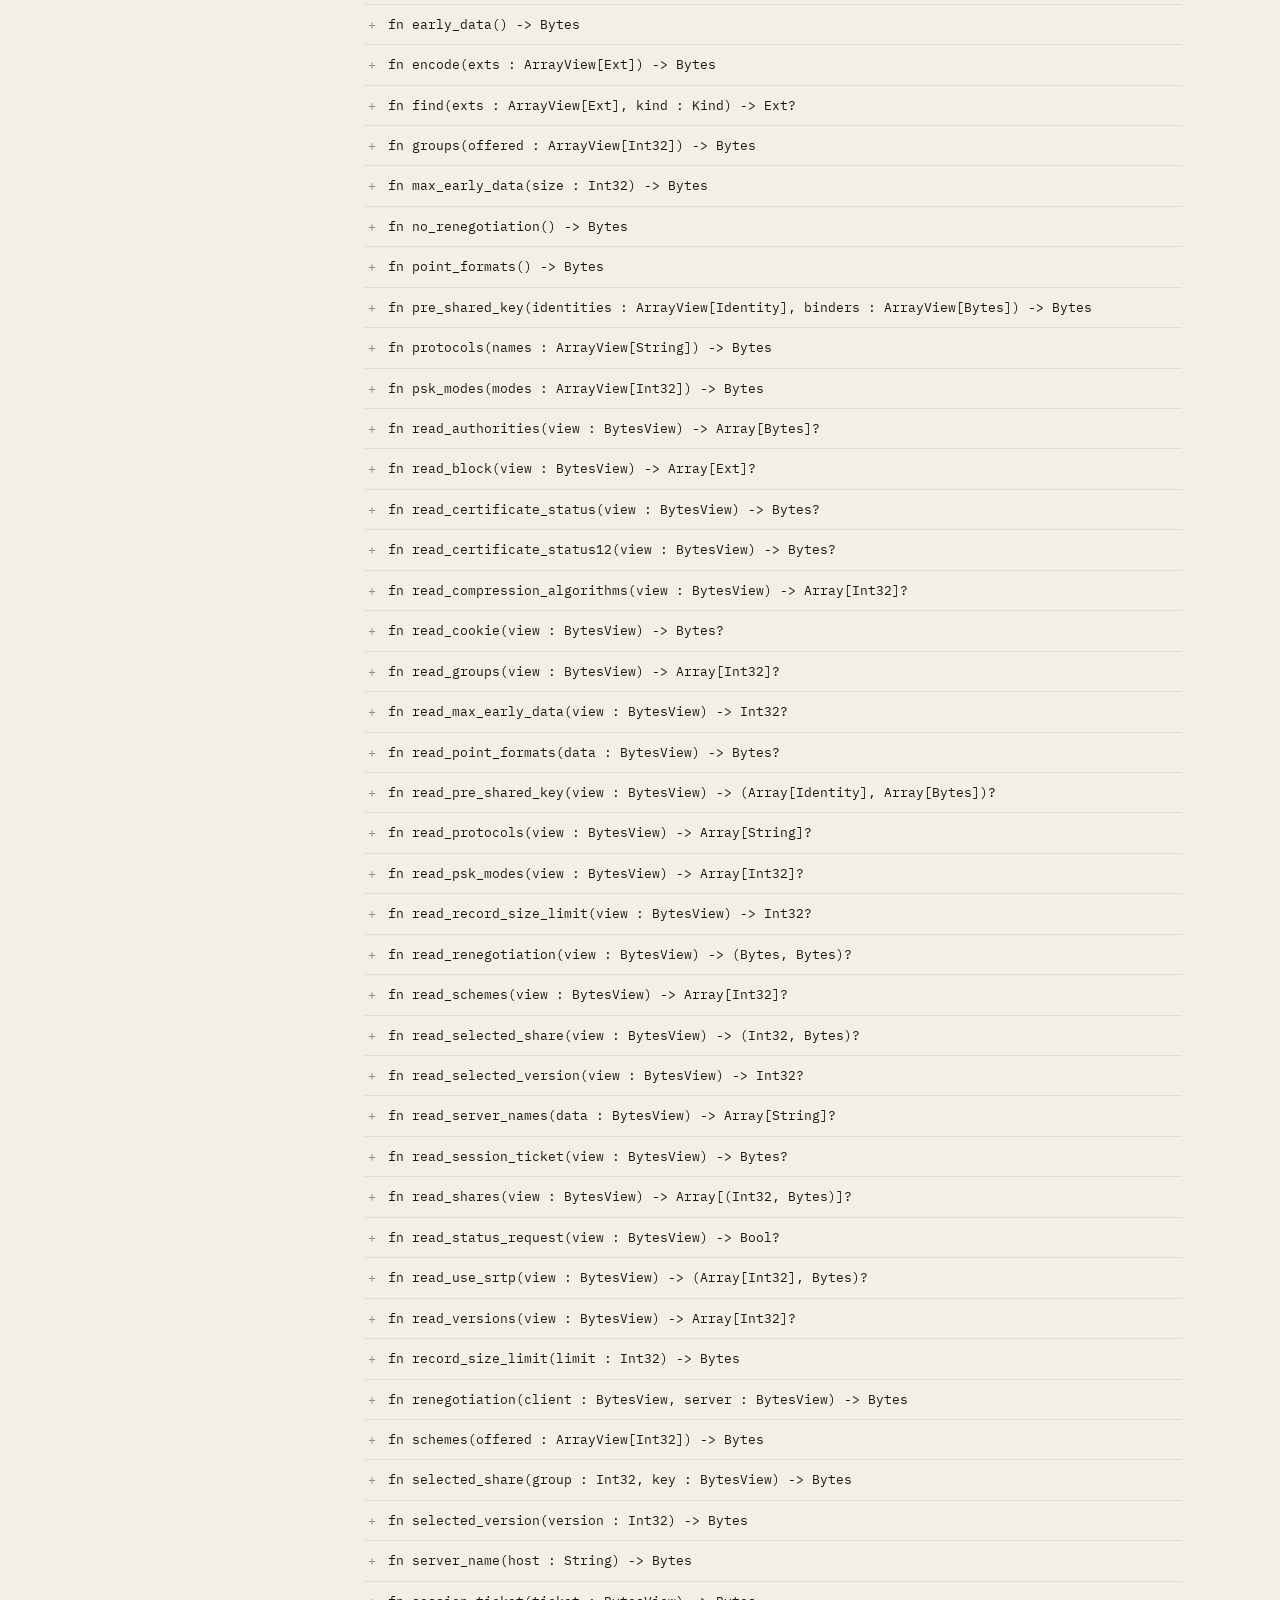
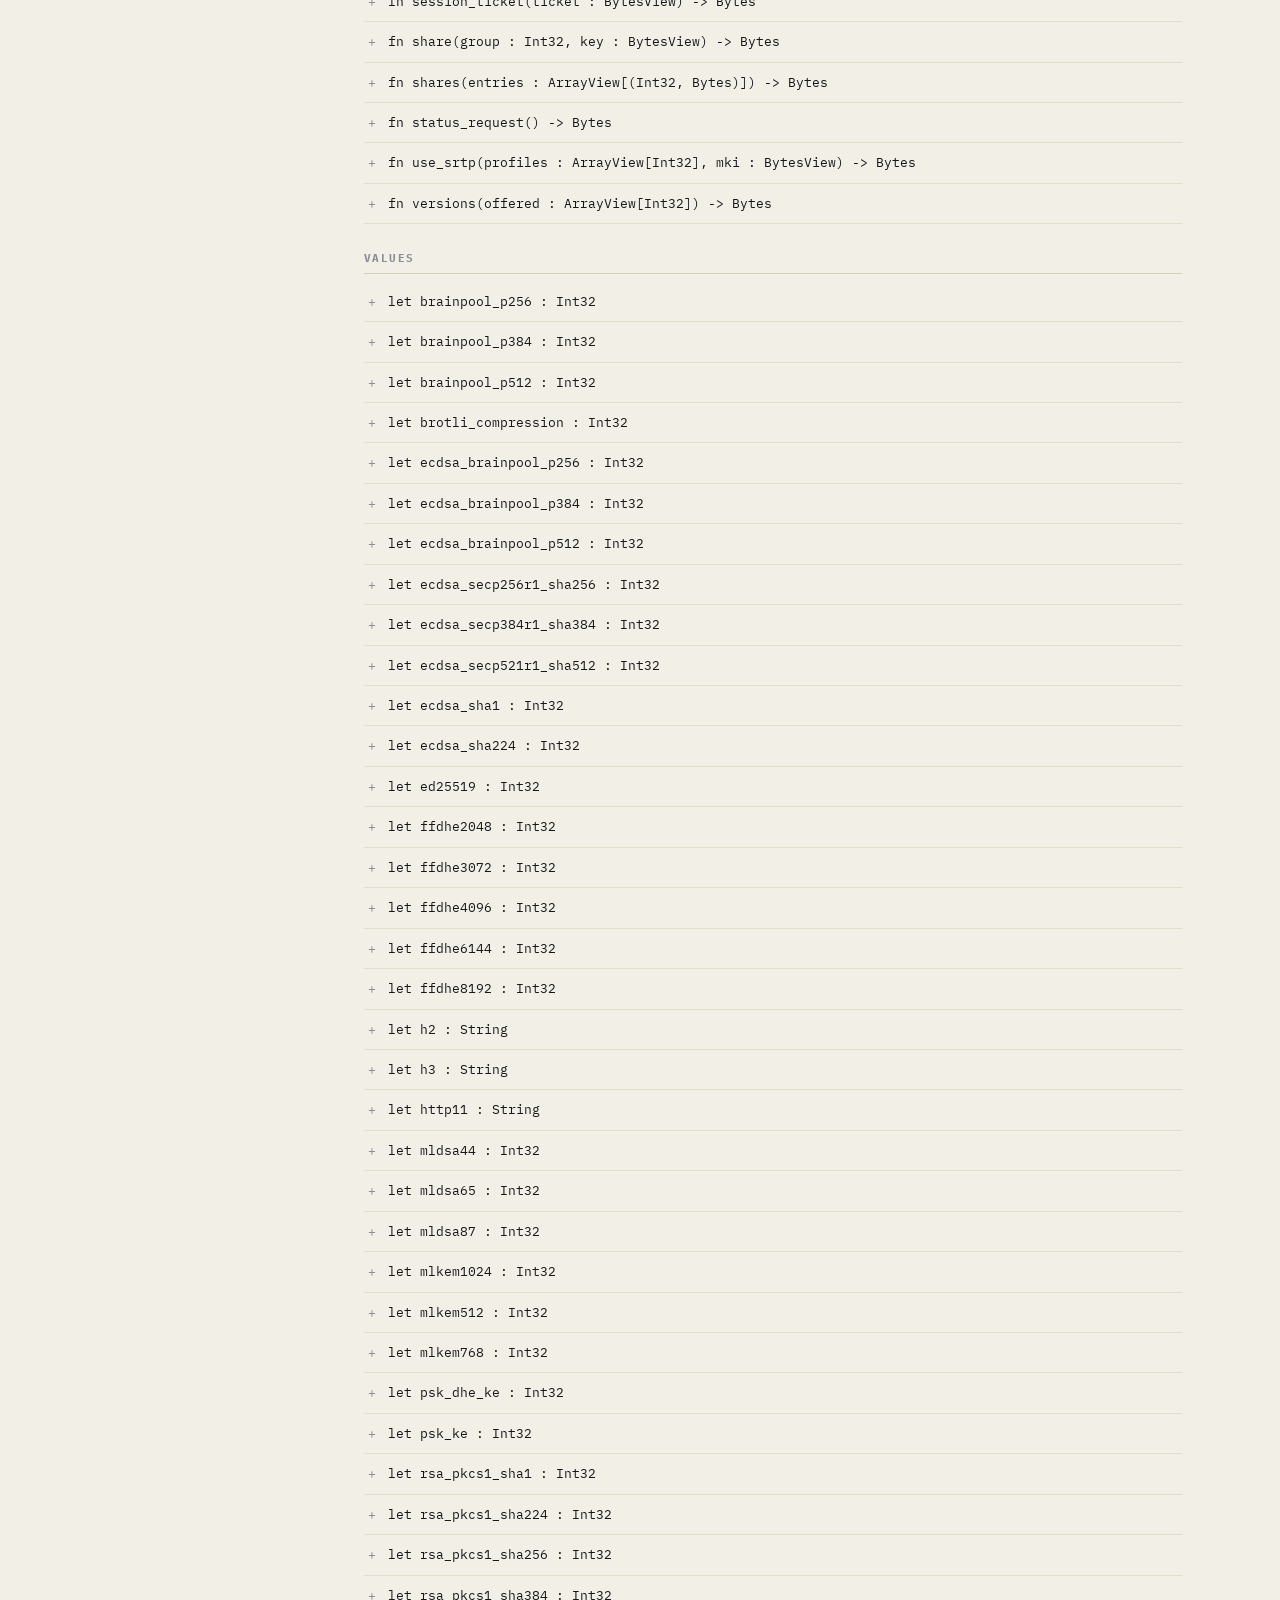
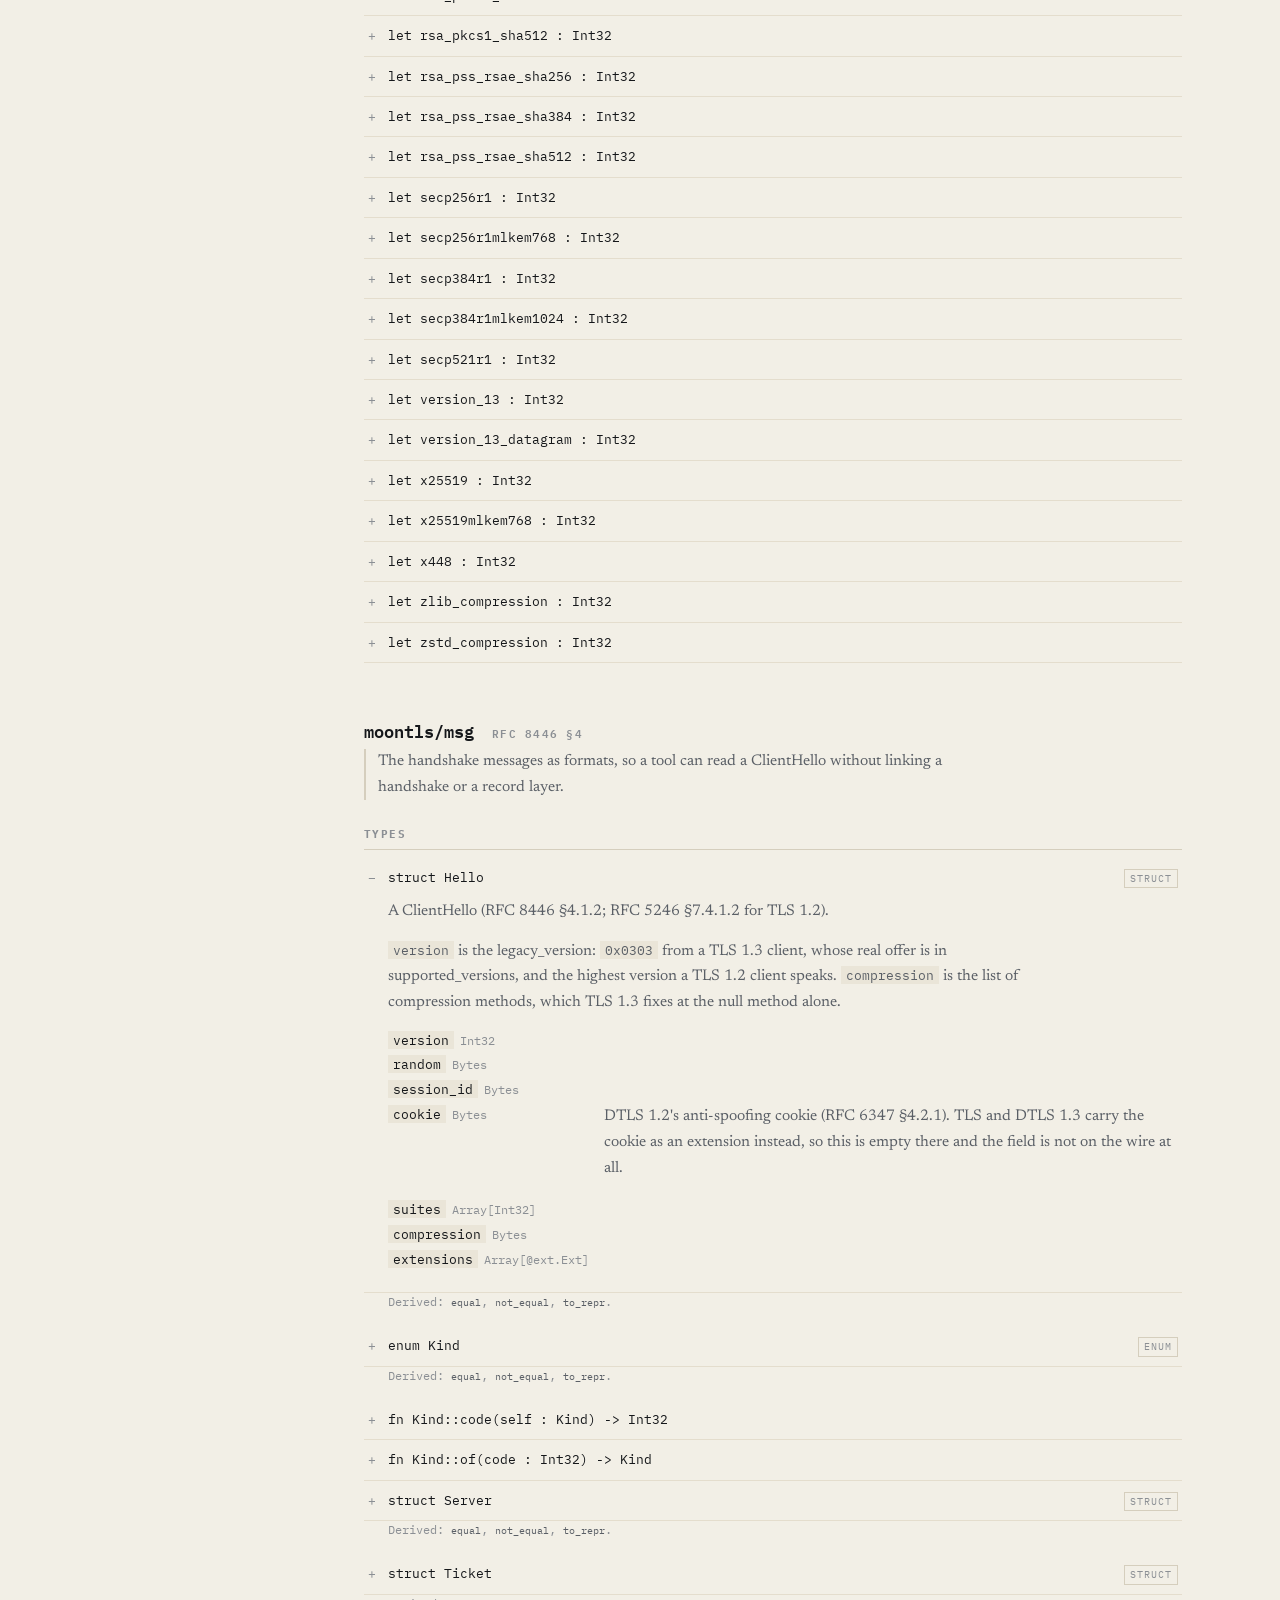
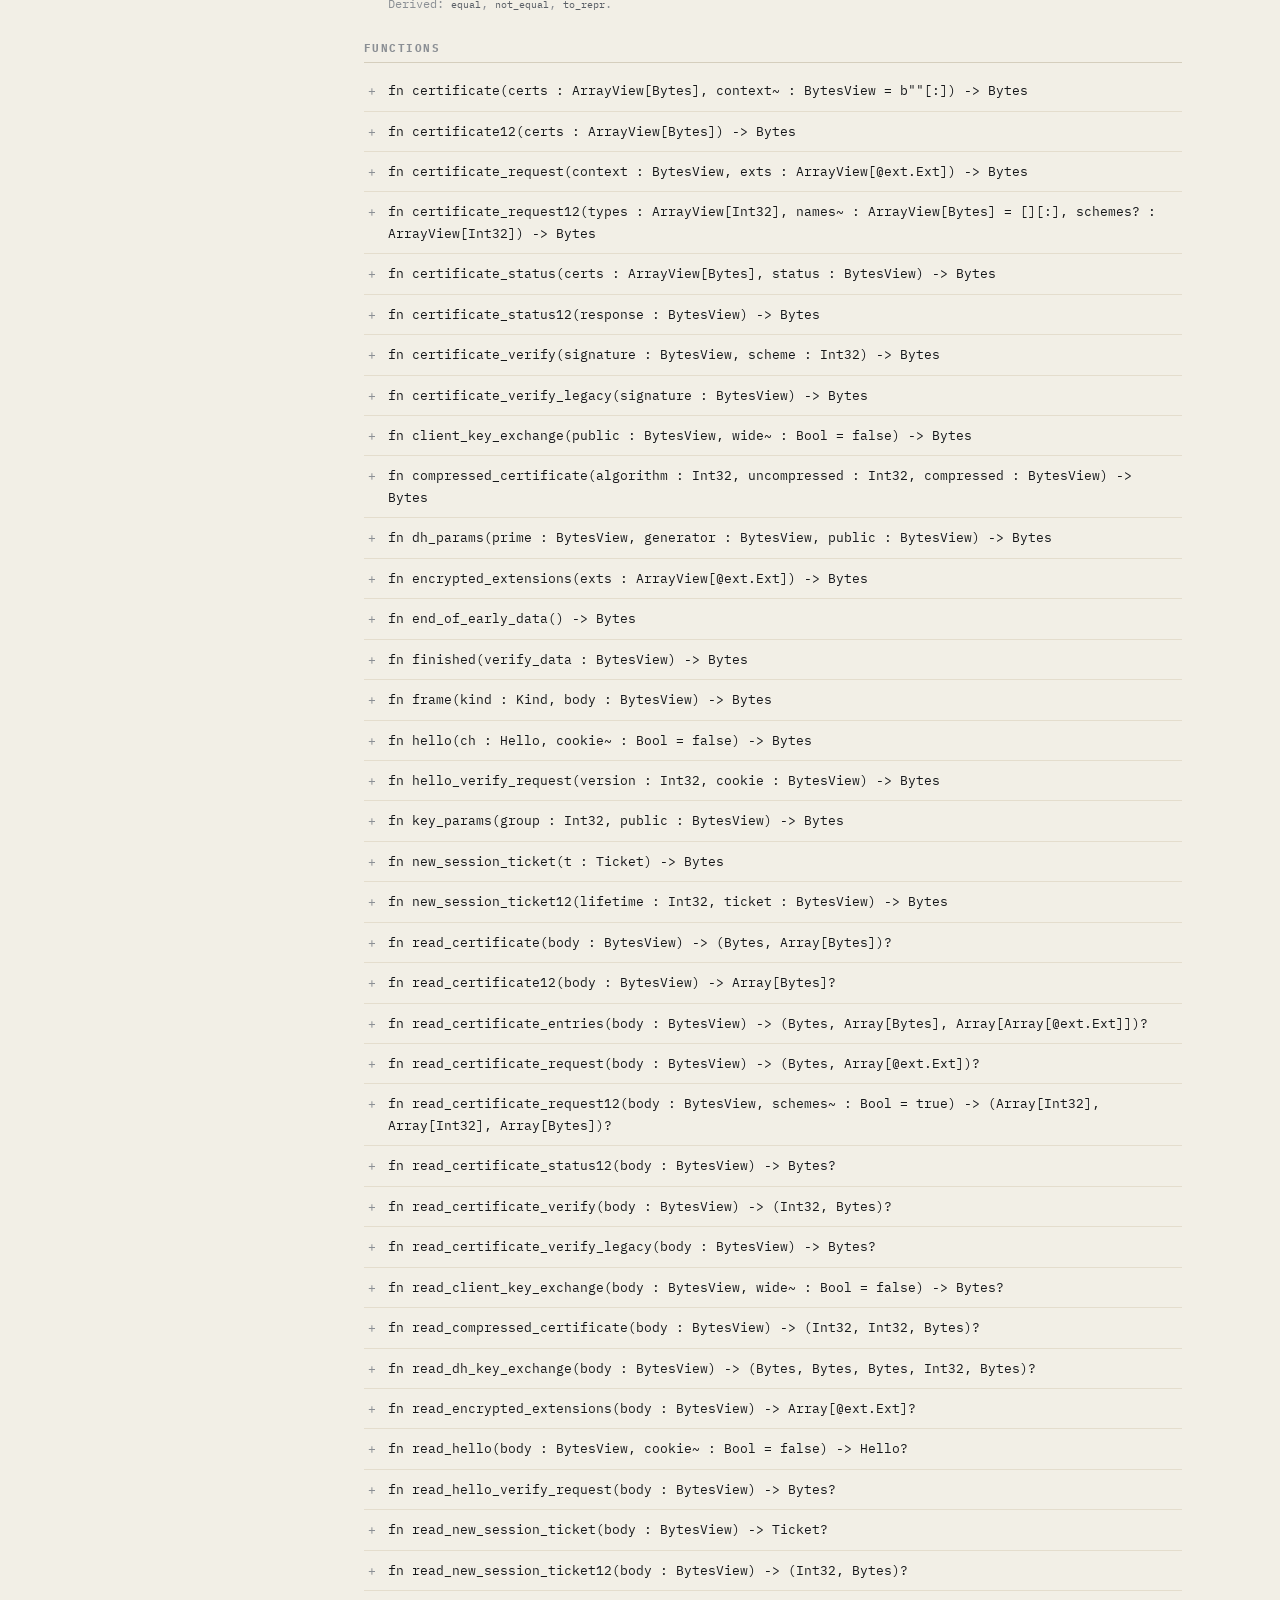
==== commit ae25f6ab: "docs(moontls): what the fuzz job says now, and the interfaces this round added. README's conformance" ====
--- a/docs/api.html
+++ b/docs/api.html
@@ -51,7 +51,7 @@
     <h1 style="font-size: clamp(30px, 4vw, 44px); margin-bottom: 22px">The reference</h1>
 
 <!-- api:begin -->
-<p class="api-stat">679 public items in 10 packages: everything the interface files publish. The <code>equal</code>, <code>not_equal</code> and <code>to_repr</code> that <code>Eq</code> and <code>Debug</code> bring are named at the foot of the type that carries them.</p>
+<p class="api-stat">686 public items in 10 packages: everything the interface files publish. The <code>equal</code>, <code>not_equal</code> and <code>to_repr</code> that <code>Eq</code> and <code>Debug</code> bring are named at the foot of the type that carries them.</p>
 <!-- written by scripts/gen_api.py; edit that, not this -->
 <div class="pkg" id="pkg-wire">
 <h3>moontls/wire <span class="tag">integers · the read cursor</span></h3>
@@ -137,7 +137,8 @@
 <p>TLS 1.2 signs this and not its hash: a CertificateVerify there covers <code>handshake_messages</code> (RFC 5246 §7.4.8), which is why the running bytes have to be kept as well as the running hash.</p></div></div></details>
 <details class="api-item" id="api-keys-Transcript-new"><summary><span class="pm"></span><span class="decl">fn Transcript::new(digest~ : Digest = digest) -&gt; Transcript</span></summary><div class="desc"><div class="api-doc"><p>A fresh, empty transcript.</p></div></div></details>
 <h4 class="api-group">Functions</h4>
-<details class="api-item" id="api-keys-binder-key"><summary><span class="pm"></span><span class="decl">fn binder_key(early : BytesView, digest~ : Digest = digest, prefix~ : BytesView = prefix[:]) -&gt; Bytes</span></summary><div class="desc"><div class="api-doc"><p>The binder key a resumption PSK&#x27;s ClientHello is authenticated with, <code>Derive-Secret(Early Secret, &quot;res binder&quot;, &quot;&quot;)</code> (RFC 8446 §7.1). Its Finished-like MAC is what stops a ticket being used by anyone who only saw it go past.</p></div></div></details>
+<details class="api-item" id="api-keys-binder-key"><summary><span class="pm"></span><span class="decl">fn binder_key(early : BytesView, external~ : Bool = false, digest~ : Digest = digest, prefix~ : BytesView = prefix[:]) -&gt; Bytes</span></summary><div class="desc"><div class="api-doc"><p>The binder key a PSK&#x27;s ClientHello is authenticated with (RFC 8446 §7.1): <code>Derive-Secret(Early Secret, &quot;res binder&quot; | &quot;ext binder&quot;, &quot;&quot;)</code>. Its Finished-like MAC is what stops a ticket, or a key two ends already shared, being used by anyone who only saw it go past.</p>
+<p>The two labels are not interchangeable: a handshake is offered <code>res binder</code> when the PSK came from a ticket and <code>ext binder</code> when it was configured, so the two kinds of secret cannot be confused for one another.</p></div></div></details>
 <details class="api-item" id="api-keys-client-application"><summary><span class="pm"></span><span class="decl">fn client_application(master : BytesView, transcript : BytesView, digest~ : Digest = digest, prefix~ : BytesView = prefix[:]) -&gt; Bytes</span></summary><div class="desc"><div class="api-doc"><p>The client application (1-RTT) traffic secret, <code>Derive-Secret(Master Secret, &quot;c ap traffic&quot;, ClientHello..server Finished)</code>.</p></div></div></details>
 <details class="api-item" id="api-keys-client-early"><summary><span class="pm"></span><span class="decl">fn client_early(early : BytesView, transcript : BytesView, digest~ : Digest = digest, prefix~ : BytesView = prefix[:]) -&gt; Bytes</span></summary><div class="desc"><div class="api-doc"><p>The client&#x27;s early (0-RTT) traffic secret, <code>Derive-Secret(Early Secret, &quot;c e traffic&quot;, ClientHello)</code> (RFC 8446 §7.1). Only the client writes under it.</p></div></div></details>
 <details class="api-item" id="api-keys-client-handshake"><summary><span class="pm"></span><span class="decl">fn client_handshake(handshake : BytesView, transcript : BytesView, digest~ : Digest = digest, prefix~ : BytesView = prefix[:]) -&gt; Bytes</span></summary><div class="desc"><div class="api-doc"><p>The client handshake traffic secret, <code>Derive-Secret(Handshake Secret, &quot;c hs traffic&quot;, ClientHello..ServerHello)</code> (RFC 8446 §7.1).</p></div></div></details>
@@ -339,6 +340,7 @@
 <details class="api-item" id="api-ext-brainpool-p256"><summary><span class="pm"></span><span class="decl">let brainpool_p256 : Int32</span></summary><div class="desc"><div class="api-doc"><p>brainpoolP256r1 (RFC 7027), a TLS 1.2 key-exchange group.</p></div></div></details>
 <details class="api-item" id="api-ext-brainpool-p384"><summary><span class="pm"></span><span class="decl">let brainpool_p384 : Int32</span></summary><div class="desc"><div class="api-doc"><p>brainpoolP384r1 (RFC 7027).</p></div></div></details>
 <details class="api-item" id="api-ext-brainpool-p512"><summary><span class="pm"></span><span class="decl">let brainpool_p512 : Int32</span></summary><div class="desc"><div class="api-doc"><p>brainpoolP512r1 (RFC 7027).</p></div></div></details>
+<details class="api-item" id="api-ext-brotli-compression"><summary><span class="pm"></span><span class="decl">let brotli_compression : Int32</span></summary><div class="desc"><div class="api-doc"><p>brotli, §4.2&#x27;s second.</p></div></div></details>
 <details class="api-item" id="api-ext-ecdsa-brainpool-p256"><summary><span class="pm"></span><span class="decl">let ecdsa_brainpool_p256 : Int32</span></summary><div class="desc"><div class="api-doc"><p>ecdsa_brainpoolP256r1tls13_sha256 (RFC 8734).</p></div></div></details>
 <details class="api-item" id="api-ext-ecdsa-brainpool-p384"><summary><span class="pm"></span><span class="decl">let ecdsa_brainpool_p384 : Int32</span></summary><div class="desc"><div class="api-doc"><p>ecdsa_brainpoolP384r1tls13_sha384 (RFC 8734).</p></div></div></details>
 <details class="api-item" id="api-ext-ecdsa-brainpool-p512"><summary><span class="pm"></span><span class="decl">let ecdsa_brainpool_p512 : Int32</span></summary><div class="desc"><div class="api-doc"><p>ecdsa_brainpoolP512r1tls13_sha512 (RFC 8734).</p></div></div></details>
@@ -382,7 +384,8 @@
 <details class="api-item" id="api-ext-x25519"><summary><span class="pm"></span><span class="decl">let x25519 : Int32</span></summary><div class="desc"><div class="api-doc"><p>x25519, the group RFC 8446 §4.2.7 lists first and TLS 1.3 offers first.</p></div></div></details>
 <details class="api-item" id="api-ext-x25519mlkem768"><summary><span class="pm"></span><span class="decl">let x25519mlkem768 : Int32</span></summary><div class="desc"><div class="api-doc"><p>X25519MLKEM768 (draft-ietf-tls-ecdhe-mlkem): ML-KEM-768 and X25519 in one share, the ML-KEM half first. What browsers offer first.</p></div></div></details>
 <details class="api-item" id="api-ext-x448"><summary><span class="pm"></span><span class="decl">let x448 : Int32</span></summary><div class="desc"><div class="api-doc"><p>x448 (RFC 7748).</p></div></div></details>
-<details class="api-item" id="api-ext-zlib-compression"><summary><span class="pm"></span><span class="decl">let zlib_compression : Int32</span></summary><div class="desc"><div class="api-doc"><p>zlib, the one certificate compression algorithm this library speaks (RFC 8879 §4.2). Brotli and zstd are the registry&#x27;s other two, and neither is in this repository&#x27;s dependencies.</p></div></div></details>
+<details class="api-item" id="api-ext-zlib-compression"><summary><span class="pm"></span><span class="decl">let zlib_compression : Int32</span></summary><div class="desc"><div class="api-doc"><p>zlib, RFC 8879 §4.2&#x27;s first algorithm — DEFLATE with the Adler-32 a zlib stream carries.</p></div></div></details>
+<details class="api-item" id="api-ext-zstd-compression"><summary><span class="pm"></span><span class="decl">let zstd_compression : Int32</span></summary><div class="desc"><div class="api-doc"><p>zstd, §4.2&#x27;s third.</p></div></div></details>
 </div>
 <div class="pkg" id="pkg-msg">
 <h3>moontls/msg <span class="tag">RFC 8446 §4</span></h3>
@@ -465,7 +468,7 @@
 <h3>moontls/hs <span class="tag">RFC 8446 §4.1 · Appendix A</span></h3>
 <p class="note">Negotiation, HelloRetryRequest, and the order the messages arrive in.</p>
 <h4 class="api-group">Types</h4>
-<details class="api-item" id="api-hs-Choice" open><summary><span class="pm"></span><span class="decl">enum Choice</span><span class="badge">enum</span></summary><div class="desc"><div class="api-doc"><p>What a server settled on after reading a ClientHello.</p></div><div class="api-doc"><dl class="api-fields"><dt><code>Chosen</code><span class="ty">group~ : Int32, key~ : Bytes, scheme~ : Int32</span></dt><dd><p>The client offered a group this build runs and a key share for it: the group, the client&#x27;s public key, and the scheme its CertificateVerify will be signed under.</p></dd><dt><code>Retry</code><span class="ty">Int32</span></dt><dd><p>The client offered a group this build runs but no key share for it, so it has to send the ClientHello again with one (RFC 8446 §4.1.4).</p></dd></dl></div></div></details>
+<details class="api-item" id="api-hs-Choice" open><summary><span class="pm"></span><span class="decl">enum Choice</span><span class="badge">enum</span></summary><div class="desc"><div class="api-doc"><p>What a server settled on after reading a ClientHello.</p></div><div class="api-doc"><dl class="api-fields"><dt><code>Chosen</code><span class="ty">group~ : Int32, key~ : Bytes, scheme~ : Int32</span></dt><dd><p>The client offered a group this build runs and a key share for it: the group, the client&#x27;s public key, and the scheme its CertificateVerify will be signed under.</p></dd><dt><code>Retry</code><span class="ty">Int32</span></dt><dd><p>The client offered a group this build runs but no key share for it, so it has to send the ClientHello again with one (RFC 8446 §4.1.4).</p></dd><dt><code>Sole</code></dt><dd><p>The client offered no key share at all, which is <code>psk_ke</code> (RFC 8446 §4.2.9): the PSK alone keys the handshake and no group runs.</p></dd></dl></div></div></details>
 <p class="derived">Derived: <code id="api-hs-Choice-equal">equal</code>, <code id="api-hs-Choice-not-equal">not_equal</code>, <code id="api-hs-Choice-to-repr">to_repr</code>.</p>
 <details class="api-item" id="api-hs-Client"><summary><span class="pm"></span><span class="decl">enum Client</span><span class="badge">enum</span></summary><div class="desc"><div class="api-doc"><p>A client&#x27;s handshake state (RFC 8446 Appendix A.1), after the ClientHello has been sent.</p>
 <p>Sending the ClientHello is the client&#x27;s own action, not a received message, so <code>START</code> is not a state here — a client that has not sent one has no handshake to be in.</p></div><div class="api-doc"><dl class="api-fields"><dt><code>WaitServerHello</code></dt><dd></dd><dt><code>WaitEncryptedExtensions</code></dt><dd></dd><dt><code>WaitCertOrRequest</code></dt><dd></dd><dt><code>WaitCert</code></dt><dd></dd><dt><code>WaitCertVerify</code></dt><dd></dd><dt><code>WaitFinished</code></dt><dd></dd><dt><code>Connected</code></dt><dd></dd></dl></div></div></details>
@@ -481,7 +484,7 @@
 <details class="api-item" id="api-hs-Handshake-hello"><summary><span class="pm"></span><span class="decl">fn Handshake::hello(self : Handshake) -&gt; Bytes</span></summary><div class="desc"><div class="api-doc"><p>The raw ClientHello the handshake received, empty until one arrives.</p>
 <p>A server needs it to pull the client&#x27;s <code>key_share</code> and run the ECDHE the handshake secrets come from.</p></div></div></details>
 <details class="api-item" id="api-hs-Handshake-is-connected"><summary><span class="pm"></span><span class="decl">fn Handshake::is_connected(self : Handshake) -&gt; Bool</span></summary><div class="desc"><div class="api-doc"><p>Whether the handshake has completed.</p></div></div></details>
-<details class="api-item" id="api-hs-Handshake-negotiate"><summary><span class="pm"></span><span class="decl">fn Handshake::negotiate(self : Handshake, groups~ : ArrayView[Int32] = groups[:], schemes~ : ArrayView[Int32] = schemes[:]) -&gt; Choice raise @alert.Alert</span></summary><div class="desc"><div class="api-doc"><p>Negotiate the ClientHello this handshake received.</p>
+<details class="api-item" id="api-hs-Handshake-negotiate"><summary><span class="pm"></span><span class="decl">fn Handshake::negotiate(self : Handshake, groups~ : ArrayView[Int32] = groups[:], schemes~ : ArrayView[Int32] = schemes[:], psk_ke~ : Bool = false) -&gt; Choice raise @alert.Alert</span></summary><div class="desc"><div class="api-doc"><p>Negotiate the ClientHello this handshake received.</p>
 <p>Raises <code>DecodeError</code> before one has arrived at all, which is what an empty message decodes to.</p></div></div></details>
 <details class="api-item" id="api-hs-Handshake-new"><summary><span class="pm"></span><span class="decl">fn Handshake::new(digest~ : @keys.Digest = @keys.digest) -&gt; Handshake</span></summary><div class="desc"><div class="api-doc"><p>A fresh handshake, awaiting the ClientHello.</p></div></div></details>
 <details class="api-item" id="api-hs-Handshake-sent"><summary><span class="pm"></span><span class="decl">fn Handshake::sent(self : Handshake, message : BytesView) -&gt; Unit</span></summary><div class="desc"><div class="api-doc"><p>Fold a message the server sends — ServerHello, EncryptedExtensions, Certificate and the rest — into the transcript, keeping message order.</p></div></div></details>
@@ -496,10 +499,10 @@
 <p>Sending the flight in any other state is this endpoint&#x27;s bug and not the peer&#x27;s, so it raises <code>InternalError</code> rather than an alert that blames the other side.</p></div></div></details>
 <h4 class="api-group">Functions</h4>
 <details class="api-item" id="api-hs-is-retry"><summary><span class="pm"></span><span class="decl">fn is_retry(sh : @msg.Server) -&gt; Bool</span></summary><div class="desc"><div class="api-doc"><p>Whether a ServerHello is really a HelloRetryRequest.</p></div></div></details>
-<details class="api-item" id="api-hs-negotiate"><summary><span class="pm"></span><span class="decl">fn negotiate(ch : @msg.Hello, groups~ : ArrayView[Int32] = groups[:], schemes~ : ArrayView[Int32] = schemes[:], datagram~ : Bool = false) -&gt; Choice raise @alert.Alert</span></summary><div class="desc"><div class="api-doc"><p>Negotiate a decoded ClientHello (RFC 8446 §4.1.1).</p>
+<details class="api-item" id="api-hs-negotiate"><summary><span class="pm"></span><span class="decl">fn negotiate(ch : @msg.Hello, groups~ : ArrayView[Int32] = groups[:], schemes~ : ArrayView[Int32] = schemes[:], datagram~ : Bool = false, psk_ke~ : Bool = false) -&gt; Choice raise @alert.Alert</span></summary><div class="desc"><div class="api-doc"><p>Negotiate a decoded ClientHello (RFC 8446 §4.1.1).</p>
 <p>Checks it offers TLS 1.3, picks the first group and signature scheme it lists that this build runs, and takes its key share for the chosen group. Raises the alert §6 names for each way that fails — a missing mandatory extension, a client that does not speak 1.3, nothing in common, or a key share contradicting the rest of the message — and answers <code>Retry</code> when the chosen group is one the client offered but sent no share for.</p>
-<p><code>groups</code> and <code>schemes</code> are what this endpoint can do; they default to what this build implements. <code>datagram</code> says the hello arrived over a datagram, where the version codes are DTLS&#x27;s own (RFC 9147 §5.3) rather than TLS&#x27;s.</p></div></div></details>
-<details class="api-item" id="api-hs-negotiate-message"><summary><span class="pm"></span><span class="decl">fn negotiate_message(message : BytesView, groups~ : ArrayView[Int32] = groups[:], schemes~ : ArrayView[Int32] = schemes[:], datagram~ : Bool = false) -&gt; Choice raise @alert.Alert</span></summary><div class="desc"><div class="api-doc"><p>Negotiate a raw ClientHello handshake message: unframe it, decode it, and run <code>negotiate</code>.</p>
+<p><code>groups</code> and <code>schemes</code> are what this endpoint can do; they default to what this build implements. <code>datagram</code> says the hello arrived over a datagram, where the version codes are DTLS&#x27;s own (RFC 9147 §5.3) rather than TLS&#x27;s. <code>psk_ke</code> says a PSK may key the handshake on its own, which is what makes a hello without <code>key_share</code> readable at all.</p></div></div></details>
+<details class="api-item" id="api-hs-negotiate-message"><summary><span class="pm"></span><span class="decl">fn negotiate_message(message : BytesView, groups~ : ArrayView[Int32] = groups[:], schemes~ : ArrayView[Int32] = schemes[:], datagram~ : Bool = false, psk_ke~ : Bool = false) -&gt; Choice raise @alert.Alert</span></summary><div class="desc"><div class="api-doc"><p>Negotiate a raw ClientHello handshake message: unframe it, decode it, and run <code>negotiate</code>.</p>
 <p>A message that is not a well-formed ClientHello raises <code>DecodeError</code> (§6.2) rather than vanishing into a <code>None</code>.</p></div></div></details>
 <details class="api-item" id="api-hs-read-retry-cookie"><summary><span class="pm"></span><span class="decl">fn read_retry_cookie(sh : @msg.Server) -&gt; Bytes?</span></summary><div class="desc"><div class="api-doc"><p>The cookie a HelloRetryRequest asks the client to echo, or <code>None</code> if it carries none (RFC 8446 §4.2.2).</p></div></div></details>
 <details class="api-item" id="api-hs-read-retry-share"><summary><span class="pm"></span><span class="decl">fn read_retry_share(view : BytesView) -&gt; Int32?</span></summary><div class="desc"><div class="api-doc"><p>The group such a payload names, or <code>None</code> if it is not two octets.</p></div></div></details>
@@ -747,8 +750,8 @@
 <details class="api-item" id="api-tls-Ask" open><summary><span class="pm"></span><span class="decl">enum Ask</span><span class="badge">enum</span></summary><div class="desc"><div class="api-doc"><p>How much the server asks of the client&#x27;s certificate (RFC 8446 §4.4.2).</p></div><div class="api-doc"><dl class="api-fields"><dt><code>Off</code></dt><dd><p>No CertificateRequest is sent, and one that arrives is an unexpected_message.</p></dd><dt><code>Requested</code></dt><dd><p>One is sent; a client with nothing to show answers with an empty Certificate.</p></dd><dt><code>Required</code></dt><dd><p>One is sent; a client with nothing to show is given certificate_required.</p></dd><dt><code>Deferred</code></dt><dd><p>None in the handshake; one whenever the application asks, with <code>Conn::request_certificate</code> (RFC 8446 §4.6.2). TLS 1.2 has no such request and never asks.</p></dd></dl></div></div></details>
 <p class="derived">Derived: <code id="api-tls-Ask-equal">equal</code>, <code id="api-tls-Ask-not-equal">not_equal</code>, <code id="api-tls-Ask-to-repr">to_repr</code>.</p>
 <details class="api-item" id="api-tls-Client"><summary><span class="pm"></span><span class="decl">struct Client</span><span class="badge">struct</span></summary><div class="desc"><div class="api-doc"><p>A client&#x27;s configuration: the trust anchors, the application protocols it offers, the suites of each version and the groups it offers, how it judges the chain, the path-validation policy, and <code>dh_bits</code>, the smallest prime it takes from a server.</p>
-<p><code>cert</code> and <code>cert_key</code> are the certificate chain (DER, leaf first) and key a server&#x27;s CertificateRequest is answered with; empty means the client has none to show. A client with one also offers post_handshake_auth, so a server may ask for it after the handshake (RFC 8446 §4.6.2).</p></div><div class="api-doc"><dl class="api-fields"><dt><code>roots</code><span class="ty">@x509.Roots</span></dt><dd></dd><dt><code>alpn</code><span class="ty">Array[String]</span></dt><dd></dd><dt><code>suites</code><span class="ty">Array[@record.Suite]</span></dt><dd></dd><dt><code>suites12</code><span class="ty">Array[@record.Suite12]</span></dt><dd></dd><dt><code>schemes12</code><span class="ty">Array[Int32]</span></dt><dd></dd><dt><code>groups</code><span class="ty">Array[Int32]</span></dt><dd></dd><dt><code>shares</code><span class="ty">Int32</span></dt><dd></dd><dt><code>verify</code><span class="ty">Verify</span></dt><dd></dd><dt><code>policy</code><span class="ty">@x509.Policy</span></dt><dd></dd><dt><code>versions</code><span class="ty">Array[Version]</span></dt><dd></dd><dt><code>dh_bits</code><span class="ty">Int32</span></dt><dd></dd><dt><code>cert</code><span class="ty">Array[Bytes]</span></dt><dd></dd><dt><code>cert_key</code><span class="ty">@x509.PrivateKey?</span></dt><dd></dd><dt><code>sessions</code><span class="ty">Sessions?</span></dt><dd></dd><dt><code>early</code><span class="ty">Bool</span></dt><dd></dd><dt><code>renegotiation</code><span class="ty">Bool</span></dt><dd></dd><dt><code>ocsp</code><span class="ty">Bool</span></dt><dd><p>Whether the ClientHello asks for the leaf&#x27;s OCSP status (RFC 6066 §8).</p></dd><dt><code>compress</code><span class="ty">Bool</span></dt><dd><p>Whether the ClientHello says it will take a compressed Certificate (RFC 8879 §3).</p></dd><dt><code>record_limit</code><span class="ty">Int32</span></dt><dd><p>The largest record this client will read, or zero for 2^14 (RFC 8449 §4).</p></dd><dt><code>srtp</code><span class="ty">Array[@srtp.Profile]</span></dt><dd><p>The SRTP protection profiles this client offers (RFC 5764 §4.1). Empty means it does not ask for DTLS-SRTP.</p></dd></dl></div></div></details>
-<details class="api-item" id="api-tls-Client-new"><summary><span class="pm"></span><span class="decl">fn Client::new(roots : @x509.Roots, alpn? : Array[String], suites~ : Array[@record.Suite] = suites, suites12~ : Array[@record.Suite12] = suites12, schemes12~ : Array[Int32] = schemes12, groups~ : Array[Int32] = groups, shares~ : Int32 = shares, verify~ : Verify = Chain, policy~ : @x509.Policy = @x509.policy, versions~ : Array[Version] = versions, dh_bits~ : Int32 = dh_bits, cert? : Array[Bytes], cert_key? : @x509.PrivateKey, sessions? : Sessions, early~ : Bool = false, renegotiation~ : Bool = false, ocsp~ : Bool = false, compress~ : Bool = false, record_limit~ : Int32 = 0, srtp~ : Array[@srtp.Profile] = []) -&gt; Client</span></summary><div class="desc"></div></details>
+<p><code>cert</code> and <code>cert_key</code> are the certificate chain (DER, leaf first) and key a server&#x27;s CertificateRequest is answered with; empty means the client has none to show. A client with one also offers post_handshake_auth, so a server may ask for it after the handshake (RFC 8446 §4.6.2).</p></div><div class="api-doc"><dl class="api-fields"><dt><code>roots</code><span class="ty">@x509.Roots</span></dt><dd></dd><dt><code>alpn</code><span class="ty">Array[String]</span></dt><dd></dd><dt><code>suites</code><span class="ty">Array[@record.Suite]</span></dt><dd></dd><dt><code>suites12</code><span class="ty">Array[@record.Suite12]</span></dt><dd></dd><dt><code>schemes12</code><span class="ty">Array[Int32]</span></dt><dd></dd><dt><code>groups</code><span class="ty">Array[Int32]</span></dt><dd></dd><dt><code>shares</code><span class="ty">Int32</span></dt><dd></dd><dt><code>verify</code><span class="ty">Verify</span></dt><dd></dd><dt><code>policy</code><span class="ty">@x509.Policy</span></dt><dd></dd><dt><code>versions</code><span class="ty">Array[Version]</span></dt><dd></dd><dt><code>dh_bits</code><span class="ty">Int32</span></dt><dd></dd><dt><code>cert</code><span class="ty">Array[Bytes]</span></dt><dd></dd><dt><code>cert_key</code><span class="ty">@x509.PrivateKey?</span></dt><dd></dd><dt><code>sessions</code><span class="ty">Sessions?</span></dt><dd></dd><dt><code>early</code><span class="ty">Bool</span></dt><dd></dd><dt><code>renegotiation</code><span class="ty">Bool</span></dt><dd></dd><dt><code>ocsp</code><span class="ty">Bool</span></dt><dd><p>Whether the ClientHello asks for the leaf&#x27;s OCSP status (RFC 6066 §8).</p></dd><dt><code>compress</code><span class="ty">Bool</span></dt><dd><p>Whether the ClientHello says it will take a compressed Certificate (RFC 8879 §3).</p></dd><dt><code>compressions</code><span class="ty">Array[Int32]</span></dt><dd><p>The algorithms the ClientHello says it will take, best first (RFC 8879 §3).</p></dd><dt><code>record_limit</code><span class="ty">Int32</span></dt><dd><p>The largest record this client will read, or zero for 2^14 (RFC 8449 §4).</p></dd><dt><code>srtp</code><span class="ty">Array[@srtp.Profile]</span></dt><dd><p>The SRTP protection profiles this client offers (RFC 5764 §4.1). Empty means it does not ask for DTLS-SRTP.</p></dd><dt><code>psk</code><span class="ty">Array[Psk]</span></dt><dd><p>The pre-shared keys this client offers, in order (RFC 8446 §4.2.11). A ticket the session store holds is offered after them.</p></dd><dt><code>psk_modes</code><span class="ty">Array[Int32]</span></dt><dd><p>The modes these PSKs may be used in, which is what the ClientHello declares.</p></dd></dl></div></div></details>
+<details class="api-item" id="api-tls-Client-new"><summary><span class="pm"></span><span class="decl">fn Client::new(roots : @x509.Roots, alpn? : Array[String], suites~ : Array[@record.Suite] = suites, suites12~ : Array[@record.Suite12] = suites12, schemes12~ : Array[Int32] = schemes12, groups~ : Array[Int32] = groups, shares~ : Int32 = shares, verify~ : Verify = Chain, policy~ : @x509.Policy = @x509.policy, versions~ : Array[Version] = versions, dh_bits~ : Int32 = dh_bits, cert? : Array[Bytes], cert_key? : @x509.PrivateKey, sessions? : Sessions, early~ : Bool = false, renegotiation~ : Bool = false, ocsp~ : Bool = false, compress~ : Bool = false, compressions~ : Array[Int32] = compressions, record_limit~ : Int32 = 0, srtp~ : Array[@srtp.Profile] = [], psk~ : Array[Psk] = [], psk_modes~ : Array[Int32] = psk_modes) -&gt; Client</span></summary><div class="desc"></div></details>
 <details class="api-item" id="api-tls-ClientAuth"><summary><span class="pm"></span><span class="decl">struct ClientAuth</span><span class="badge">struct</span></summary><div class="desc"><div class="api-doc"><p>A server&#x27;s side of client authentication: whether it asks, and how it judges the chain it is shown.</p>
 <p>A client chain is verified to <code>roots</code> with the <code>Client</code> usage, which is what makes a certificate issued for a server fail here (RFC 5280 §4.2.1.12). A server that asks for a certificate must name its anchors: <code>Server::new</code> refuses one that does not, because the alternative is accepting whatever arrives.</p></div><div class="api-doc"><dl class="api-fields"><dt><code>mode</code><span class="ty">Ask</span></dt><dd></dd><dt><code>roots</code><span class="ty">@x509.Roots?</span></dt><dd></dd><dt><code>policy</code><span class="ty">@x509.Policy</span></dt><dd></dd></dl></div></div></details>
 <details class="api-item" id="api-tls-ClientAuth-new"><summary><span class="pm"></span><span class="decl">fn ClientAuth::new(mode~ : Ask = Off, roots? : @x509.Roots, policy~ : @x509.Policy = client_policy) -&gt; ClientAuth</span></summary><div class="desc"></div></details>
@@ -765,6 +768,7 @@
 <details class="api-item" id="api-tls-Conn-ocsp"><summary><span class="pm"></span><span class="decl">fn Conn::ocsp(self : Conn) -&gt; Bytes?</span></summary><div class="desc"><div class="api-doc"><p>The OCSP response this connection was given, if one was stapled: the leaf&#x27;s status as its issuer signed it, in DER.</p></div></div></details>
 <details class="api-item" id="api-tls-Conn-peer"><summary><span class="pm"></span><span class="decl">fn Conn::peer(self : Conn) -&gt; Array[Bytes]</span></summary><div class="desc"><div class="api-doc"><p>The peer&#x27;s certificate chain, DER, leaf first.</p></div></div></details>
 <details class="api-item" id="api-tls-Conn-peer-params"><summary><span class="pm"></span><span class="decl">fn Conn::peer_params(self : Conn) -&gt; Bytes?</span></summary><div class="desc"><div class="api-doc"><p>The transport parameters the peer declared (RFC 9001 §8.2): on a server from the ClientHello, on a client from EncryptedExtensions. <code>None</code> before they arrive.</p></div></div></details>
+<details class="api-item" id="api-tls-Conn-post-handshake"><summary><span class="pm"></span><span class="decl">fn Conn::post_handshake(self : Conn) -&gt; Bool</span></summary><div class="desc"><div class="api-doc"><p>Whether the client said it would answer a CertificateRequest once the connection is open (RFC 8446 §4.2.6). §4.2.6 forbids a server to ask a client that did not, so this is what a caller checks before <code>request_certificate</code>.</p></div></div></details>
 <details class="api-item" id="api-tls-Conn-quic-client"><summary><span class="pm"></span><span class="decl">fn Conn::quic_client(config : Client, host : String, params~ : Bytes, rand~ : (Int32) -&gt; Bytes, now~ : Int64) -&gt; Conn raise @alert.Alert</span></summary><div class="desc"><div class="api-doc"><p>A QUIC client connection to <code>host</code>, its ClientHello already in <code>steps</code>.</p></div></div></details>
 <details class="api-item" id="api-tls-Conn-quic-server"><summary><span class="pm"></span><span class="decl">fn Conn::quic_server(config : Server, params~ : Bytes, rand~ : (Int32) -&gt; Bytes, now? : Int64) -&gt; Conn</span></summary><div class="desc"><div class="api-doc"><p>A QUIC server connection awaiting a ClientHello. <code>params</code> is the encoded transport parameters it declares (RFC 9001 §8.2). The handshake goes in through <code>crypto</code> and what it asks for comes out of <code>steps</code>; <code>take</code>, <code>read</code> and <code>write</code> have no part in it.</p>
 <p><code>now</code> is the time in seconds since the Unix epoch, as for <code>Conn::server</code>: tickets and client certificates are judged at it, and a server that leaves it out neither issues nor takes a ticket.</p></div></div></details>
@@ -825,9 +829,13 @@
 <p class="derived">Derived: <code id="api-tls-Kind-equal">equal</code>, <code id="api-tls-Kind-not-equal">not_equal</code>, <code id="api-tls-Kind-to-repr">to_repr</code>.</p>
 <details class="api-item" id="api-tls-Level"><summary><span class="pm"></span><span class="decl">enum Level</span><span class="badge">enum</span></summary><div class="desc"><div class="api-doc"><p>An encryption level of a QUIC connection (RFC 9001 §4.1.4).</p></div><div class="api-doc"><dl class="api-fields"><dt><code>Initial</code></dt><dd></dd><dt><code>Handshake</code></dt><dd></dd><dt><code>Application</code></dt><dd></dd></dl></div></div></details>
 <p class="derived">Derived: <code id="api-tls-Level-equal">equal</code>, <code id="api-tls-Level-not-equal">not_equal</code>, <code id="api-tls-Level-to-repr">to_repr</code>.</p>
+<details class="api-item" id="api-tls-Psk"><summary><span class="pm"></span><span class="decl">struct Psk</span><span class="badge">struct</span></summary><div class="desc"><div class="api-doc"><p>A pre-shared key and the identity that names it (RFC 8446 §4.2.11).</p>
+<p>The key never goes on the wire; the identity does, and it is what a server matches to find the key. <code>digest</code> is the hash the PSK is bound to, and it fixes the suite: a PSK under SHA-256 can only be used with a suite whose hash is SHA-256, because the binder and the early secret are derived over that hash.</p>
+<p>This is the configuration side of an out-of-band secret — a value two ends already share, from a file, a provisioning system, or an earlier connection. A ticket is the same mechanism with the secret derived from a handshake instead.</p></div><div class="api-doc"><dl class="api-fields"><dt><code>identity</code><span class="ty">Bytes</span></dt><dd></dd><dt><code>key</code><span class="ty">Bytes</span></dt><dd></dd><dt><code>digest</code><span class="ty">@keys.Digest</span></dt><dd></dd></dl></div></div></details>
+<details class="api-item" id="api-tls-Psk-new"><summary><span class="pm"></span><span class="decl">fn Psk::new(identity : BytesView, key : BytesView, digest~ : @keys.Digest = @keys.digest) -&gt; Psk</span></summary><div class="desc"><div class="api-doc"><p><code>key</code> should be at least as long as the hash it is bound to — 32 octets for SHA-256 — which is what RFC 8446 §4.2.11 says of a PSK&#x27;s entropy. A shorter one is accepted: what a peer does with a key it was given is the caller&#x27;s decision, not this library&#x27;s.</p></div></div></details>
 <details class="api-item" id="api-tls-Server"><summary><span class="pm"></span><span class="decl">struct Server</span><span class="badge">struct</span></summary><div class="desc"><div class="api-doc"><p>A server&#x27;s configuration: its chain (DER, leaf first) and the leaf&#x27;s private key, the application protocols it speaks in preference order, the suites of each version and the groups it accepts, and <code>early_limit</code>, the most declined 0-RTT data it skips before treating what follows as an attack (RFC 8446 §4.2.10).</p>
-<p>The scheme a CertificateVerify is signed under follows from the key: an ECDSA key signs with its curve&#x27;s own hash, an RSA key with RSASSA-PSS.</p></div><div class="api-doc"><dl class="api-fields"><dt><code>chain</code><span class="ty">Array[Bytes]</span></dt><dd></dd><dt><code>key</code><span class="ty">@x509.PrivateKey</span></dt><dd></dd><dt><code>alpn</code><span class="ty">Array[String]</span></dt><dd></dd><dt><code>suites</code><span class="ty">Array[@record.Suite]</span></dt><dd></dd><dt><code>suites12</code><span class="ty">Array[@record.Suite12]</span></dt><dd></dd><dt><code>schemes12</code><span class="ty">Array[Int32]</span></dt><dd></dd><dt><code>groups</code><span class="ty">Array[Int32]</span></dt><dd></dd><dt><code>early_limit</code><span class="ty">Int32</span></dt><dd></dd><dt><code>versions</code><span class="ty">Array[Version]</span></dt><dd></dd><dt><code>client_auth</code><span class="ty">ClientAuth</span></dt><dd></dd><dt><code>renegotiation</code><span class="ty">Bool</span></dt><dd></dd><dt><code>compress</code><span class="ty">Bool</span></dt><dd><p>Whether a Certificate is compressed when the client offered an algorithm for it (RFC 8879 §4), and one is configured here.</p></dd><dt><code>ocsp</code><span class="ty">Bytes?</span></dt><dd><p>The OCSP response stapled to the leaf certificate, when a client asks for one (RFC 6066 §8).</p></dd><dt><code>record_limit</code><span class="ty">Int32</span></dt><dd><p>The largest record this server will read, or zero for the 2^14 every TLS has (RFC 8449 §4).</p></dd><dt><code>tickets</code><span class="ty">Tickets</span></dt><dd></dd><dt><code>sessions</code><span class="ty">Sessions?</span></dt><dd></dd><dt><code>srtp</code><span class="ty">Array[@srtp.Profile]</span></dt><dd><p>The SRTP protection profiles this server will answer <code>use_srtp</code> with (RFC 5764 §4.1). Empty means it does not speak DTLS-SRTP.</p></dd></dl></div></div></details>
-<details class="api-item" id="api-tls-Server-new"><summary><span class="pm"></span><span class="decl">fn Server::new(chain : Array[Bytes], key : @x509.PrivateKey, alpn? : Array[String], suites~ : Array[@record.Suite] = suites, suites12~ : Array[@record.Suite12] = suites12, schemes12~ : Array[Int32] = schemes12, groups~ : Array[Int32] = groups, early_limit~ : Int32 = early_limit, versions~ : Array[Version] = versions, client_auth~ : ClientAuth = client_auth, renegotiation~ : Bool = false, ocsp? : Bytes, compress~ : Bool = false, record_limit~ : Int32 = 0, tickets~ : Tickets = tickets, sessions? : Sessions, srtp~ : Array[@srtp.Profile] = []) -&gt; Server raise @asn1.Refused</span></summary><div class="desc"><div class="api-doc"><p>Refuses an empty chain and a key that is not the leaf&#x27;s: either would only show up later, as a client&#x27;s alert in the middle of a handshake. A server that asks for a client certificate must also say which anchors it takes.</p></div></div></details>
+<p>The scheme a CertificateVerify is signed under follows from the key: an ECDSA key signs with its curve&#x27;s own hash, an RSA key with RSASSA-PSS.</p></div><div class="api-doc"><dl class="api-fields"><dt><code>chain</code><span class="ty">Array[Bytes]</span></dt><dd></dd><dt><code>key</code><span class="ty">@x509.PrivateKey</span></dt><dd></dd><dt><code>alpn</code><span class="ty">Array[String]</span></dt><dd></dd><dt><code>suites</code><span class="ty">Array[@record.Suite]</span></dt><dd></dd><dt><code>suites12</code><span class="ty">Array[@record.Suite12]</span></dt><dd></dd><dt><code>schemes12</code><span class="ty">Array[Int32]</span></dt><dd></dd><dt><code>groups</code><span class="ty">Array[Int32]</span></dt><dd></dd><dt><code>early_limit</code><span class="ty">Int32</span></dt><dd></dd><dt><code>versions</code><span class="ty">Array[Version]</span></dt><dd></dd><dt><code>client_auth</code><span class="ty">ClientAuth</span></dt><dd></dd><dt><code>renegotiation</code><span class="ty">Bool</span></dt><dd></dd><dt><code>compress</code><span class="ty">Bool</span></dt><dd><p>Whether a Certificate is compressed when the client offered an algorithm for it (RFC 8879 §4), and one is configured here.</p></dd><dt><code>compressions</code><span class="ty">Array[Int32]</span></dt><dd><p>The algorithms this server may compress with, in preference order; the client&#x27;s offer decides which of them is actually used.</p></dd><dt><code>ocsp</code><span class="ty">Bytes?</span></dt><dd><p>The OCSP response stapled to the leaf certificate, when a client asks for one (RFC 6066 §8).</p></dd><dt><code>record_limit</code><span class="ty">Int32</span></dt><dd><p>The largest record this server will read, or zero for the 2^14 every TLS has (RFC 8449 §4).</p></dd><dt><code>tickets</code><span class="ty">Tickets</span></dt><dd></dd><dt><code>sessions</code><span class="ty">Sessions?</span></dt><dd></dd><dt><code>srtp</code><span class="ty">Array[@srtp.Profile]</span></dt><dd><p>The SRTP protection profiles this server will answer <code>use_srtp</code> with (RFC 5764 §4.1). Empty means it does not speak DTLS-SRTP.</p></dd><dt><code>psk</code><span class="ty">Array[Psk]</span></dt><dd><p>The pre-shared keys this server accepts, by identity (RFC 8446 §4.2.11). Empty leaves the tickets it issues as its only PSKs.</p></dd><dt><code>psk_modes</code><span class="ty">Array[Int32]</span></dt><dd><p>The modes a PSK may be used in, by preference. <code>psk_dhe_ke</code> alone by default: <code>psk_ke</code> keys the handshake from the secret alone, with no forward secrecy.</p></dd></dl></div></div></details>
+<details class="api-item" id="api-tls-Server-new"><summary><span class="pm"></span><span class="decl">fn Server::new(chain : Array[Bytes], key : @x509.PrivateKey, alpn? : Array[String], suites~ : Array[@record.Suite] = suites, suites12~ : Array[@record.Suite12] = suites12, schemes12~ : Array[Int32] = schemes12, groups~ : Array[Int32] = groups, early_limit~ : Int32 = early_limit, versions~ : Array[Version] = versions, client_auth~ : ClientAuth = client_auth, renegotiation~ : Bool = false, ocsp? : Bytes, compress~ : Bool = false, compressions~ : Array[Int32] = compressions, record_limit~ : Int32 = 0, tickets~ : Tickets = tickets, sessions? : Sessions, srtp~ : Array[@srtp.Profile] = [], psk~ : Array[Psk] = [], psk_modes~ : Array[Int32] = psk_modes) -&gt; Server raise @asn1.Refused</span></summary><div class="desc"><div class="api-doc"><p>Refuses an empty chain and a key that is not the leaf&#x27;s: either would only show up later, as a client&#x27;s alert in the middle of a handshake. A server that asks for a client certificate must also say which anchors it takes.</p></div></div></details>
 <details class="api-item" id="api-tls-Session"><summary><span class="pm"></span><span class="decl">struct Session</span><span class="badge">struct</span></summary><div class="desc"><div class="api-doc"><p>A connection worth resuming: the client&#x27;s memory of one, or the server&#x27;s record of a session id it issued.</p>
 <p><code>ticket</code> is what goes back on the wire — a TLS 1.3 ticket, a TLS 1.2 session id or ticket — and <code>secret</code> is what makes it worth anything: the PSK a TLS 1.3 ticket stands for, or a TLS 1.2 master secret.</p></div><div class="api-doc"><dl class="api-fields"><dt><code>host</code><span class="ty">String</span></dt><dd></dd><dt><code>version</code><span class="ty">Version</span></dt><dd></dd><dt><code>kind</code><span class="ty">Kind</span></dt><dd></dd><dt><code>suite</code><span class="ty">Int32</span></dt><dd><p>The suite&#x27;s code on the wire.</p></dd><dt><code>ticket</code><span class="ty">Bytes</span></dt><dd></dd><dt><code>secret</code><span class="ty">Bytes</span></dt><dd></dd><dt><code>lifetime</code><span class="ty">Int64</span></dt><dd><p>How long it may be used for, in seconds from <code>born</code>.</p></dd><dt><code>born</code><span class="ty">Int64</span></dt><dd><p>When it was issued, in seconds since the Unix epoch.</p></dd><dt><code>early</code><span class="ty">Int32</span></dt><dd><p>The most 0-RTT data a TLS 1.3 server will take under it; zero for none.</p></dd><dt><code>age_add</code><span class="ty">Int32</span></dt><dd><p>The ticket&#x27;s <code>ticket_age_add</code> (RFC 8446 §4.6.1), which keeps a client&#x27;s clock its own.</p></dd></dl></div></div></details>
 <p class="derived">Derived: <code id="api-tls-Session-equal">equal</code>, <code id="api-tls-Session-not-equal">not_equal</code>, <code id="api-tls-Session-to-repr">to_repr</code>.</p>
@@ -856,15 +864,19 @@
 <h4 class="api-group">Functions</h4>
 <details class="api-item" id="api-tls-supported"><summary><span class="pm"></span><span class="decl">fn supported(version : Version, datagram~ : Bool = false) -&gt; Int32</span></summary><div class="desc"><div class="api-doc"><p>The code <code>supported_versions</code> names this version by, on the carrier it travels on: 0x0304 for TLS 1.3 and 0xfefc for DTLS 1.3, 0x0303 for TLS 1.2 and 0xfefd for DTLS 1.2 (RFC 9147 §5.3). DTLS has its own number for every version it shares with TLS, and a datagram hello that lists the TLS one is not offering a DTLS version at all.</p></div></div></details>
 <h4 class="api-group">Values</h4>
-<details class="api-item" id="api-tls-all-schemes12"><summary><span class="pm"></span><span class="decl">let all_schemes12 : Array[Int32]</span></summary><div class="desc"><div class="api-doc"><p>Every scheme this library speaks in TLS 1.2. The two SHA-1 ones are what a client that sends no signature_algorithms is taken to mean (RFC 5246 §7.4.1.4.1), and a collision in SHA-1 has been computed, so RFC 9155 forbids them in new work. Asking for them is for old peers.</p></div></div></details>
+<details class="api-item" id="api-tls-all-schemes12"><summary><span class="pm"></span><span class="decl">let all_schemes12 : Array[Int32]</span></summary><div class="desc"><div class="api-doc"><p>Every scheme this library speaks in TLS 1.2. The four SHA-1 and SHA-224 ones are what a peer that sends no signature_algorithms is taken to mean (RFC 5246 §7.4.1.4.1), and a collision in SHA-1 has been computed, so RFC 9155 forbids them in new work. Asking for them is for old peers.</p></div></div></details>
 <details class="api-item" id="api-tls-brainpool"><summary><span class="pm"></span><span class="decl">let brainpool : Array[Int32]</span></summary><div class="desc"><div class="api-doc"><p>RFC 7027&#x27;s three brainpool groups, for a TLS 1.2 peer that asks for them. They are not in <code>groups</code>: a client offers them by naming them.</p></div></div></details>
 <details class="api-item" id="api-tls-client-auth"><summary><span class="pm"></span><span class="decl">let client_auth : ClientAuth</span></summary><div class="desc"><div class="api-doc"><p>The default: no certificate is asked for, as every server did before.</p></div></div></details>
 <details class="api-item" id="api-tls-client-policy"><summary><span class="pm"></span><span class="decl">let client_policy : @x509.Policy</span></summary><div class="desc"><div class="api-doc"><p>The path-validation policy for a client chain: RFC 5280 with the client usage, so an end-entity certificate issued for a server is refused.</p></div></div></details>
+<details class="api-item" id="api-tls-compressions"><summary><span class="pm"></span><span class="decl">let compressions : Array[Int32]</span></summary><div class="desc"><div class="api-doc"><p>The certificate compression algorithms this library speaks, in preference order (RFC 8879 §4.2): zlib, brotli, zstd. A client advertises them in this order; a server takes the first it is offered that also makes the message shorter.</p></div></div></details>
 <details class="api-item" id="api-tls-datagram-version"><summary><span class="pm"></span><span class="decl">let datagram_version : Int32</span></summary><div class="desc"><div class="api-doc"><p>The version a datagram transport writes where a stream writes 0x0303: DTLS 1.2&#x27;s own number, which every DTLS record and the first ClientHello carry.</p></div></div></details>
 <details class="api-item" id="api-tls-dh-bits"><summary><span class="pm"></span><span class="decl">let dh_bits : Int32</span></summary><div class="desc"><div class="api-doc"><p>The smallest finite-field prime a client takes from a server, in bits: what OpenSSL&#x27;s security level 2 asks for. A TLS 1.2 server names its own group, and Logjam was servers naming small ones.</p></div></div></details>
 <details class="api-item" id="api-tls-early-limit"><summary><span class="pm"></span><span class="decl">let early_limit : Int32</span></summary><div class="desc"><div class="api-doc"><p>How much 0-RTT data a server reads past when it declines it: OpenSSL&#x27;s default for <code>SSL_CTX_set_recv_max_early_data</code>, one full record.</p></div></div></details>
 <details class="api-item" id="api-tls-groups"><summary><span class="pm"></span><span class="decl">let groups : Array[Int32]</span></summary><div class="desc"><div class="api-doc"><p>The key-exchange groups, in preference order: X25519MLKEM768, X25519, the NIST curves, then X448 — the hybrid first, as Chrome, Firefox, Go, OpenSSL 3.5 and rustls now put it. The other two hybrids and ML-KEM alone are implemented and left out, as they are by those five. The finite-field groups of RFC 7919 are left out too: a peer that picks ffdhe8192 costs a server thousands of times what X25519 does. Pass any of them in <code>groups</code> to accept them.</p></div></div></details>
-<details class="api-item" id="api-tls-schemes12"><summary><span class="pm"></span><span class="decl">let schemes12 : Array[Int32]</span></summary><div class="desc"><div class="api-doc"><p>The signature schemes TLS 1.2 may use, offered or accepted: SHA-2, PSS and Ed25519.</p></div></div></details>
+<details class="api-item" id="api-tls-psk-modes"><summary><span class="pm"></span><span class="decl">let psk_modes : Array[Int32]</span></summary><div class="desc"><div class="api-doc"><p>The key-exchange modes a PSK may be used with, default: <code>psk_dhe_ke</code> alone.</p>
+<p>The key exchange is what makes a recorded handshake useless to whoever replays it later, so a PSK alone — <code>psk_ke</code> — is off until a caller asks for it.</p></div></div></details>
+<details class="api-item" id="api-tls-schemes12"><summary><span class="pm"></span><span class="decl">let schemes12 : Array[Int32]</span></summary><div class="desc"><div class="api-doc"><p>The signature schemes TLS 1.2 may use, offered or accepted: SHA-2 with ECDSA, RSASSA-PSS, Ed25519 and the PKCS#1 pairs a chain is signed with.</p>
+<p>RFC 8446 §4.2.3 gives the names TLS 1.3 added — RFC 8734&#x27;s three brainpool schemes and the ML-DSA ones — and TLS 1.2 cannot express them: there a scheme is a hash and a signature algorithm, and the curve comes from the key. So they are left out, both from the offer and from a CertificateRequest this library sends, which would otherwise ask a TLS 1.2 peer for something that version has no way to answer.</p></div></div></details>
 <details class="api-item" id="api-tls-session-limit"><summary><span class="pm"></span><span class="decl">let session_limit : Int32</span></summary><div class="desc"><div class="api-doc"><p>How many sessions one store keeps for one host: enough for a client that reconnects a few times while a server rotates its keys, and few enough that a store cannot grow without bound.</p></div></div></details>
 <details class="api-item" id="api-tls-shares"><summary><span class="pm"></span><span class="decl">let shares : Int32</span></summary><div class="desc"><div class="api-doc"><p>How many of <code>groups</code>, from the front, a first ClientHello carries a key share for. Two is what Go and OpenSSL 3.5 send — X25519MLKEM768 and X25519 — so a server that has no hybrid answers at once instead of with a HelloRetryRequest.</p></div></div></details>
 <details class="api-item" id="api-tls-suites"><summary><span class="pm"></span><span class="decl">let suites : Array[@record.Suite]</span></summary><div class="desc"><div class="api-doc"><p>The suites offered or accepted, in preference order: all three of TLS 1.3&#x27;s, ChaCha20-Poly1305 first. The AES here is software, several times slower than ChaCha20 and with table lookups a cache can time; BoringSSL puts ChaCha20 first on hardware without AES instructions for the same two reasons.</p></div></div></details>
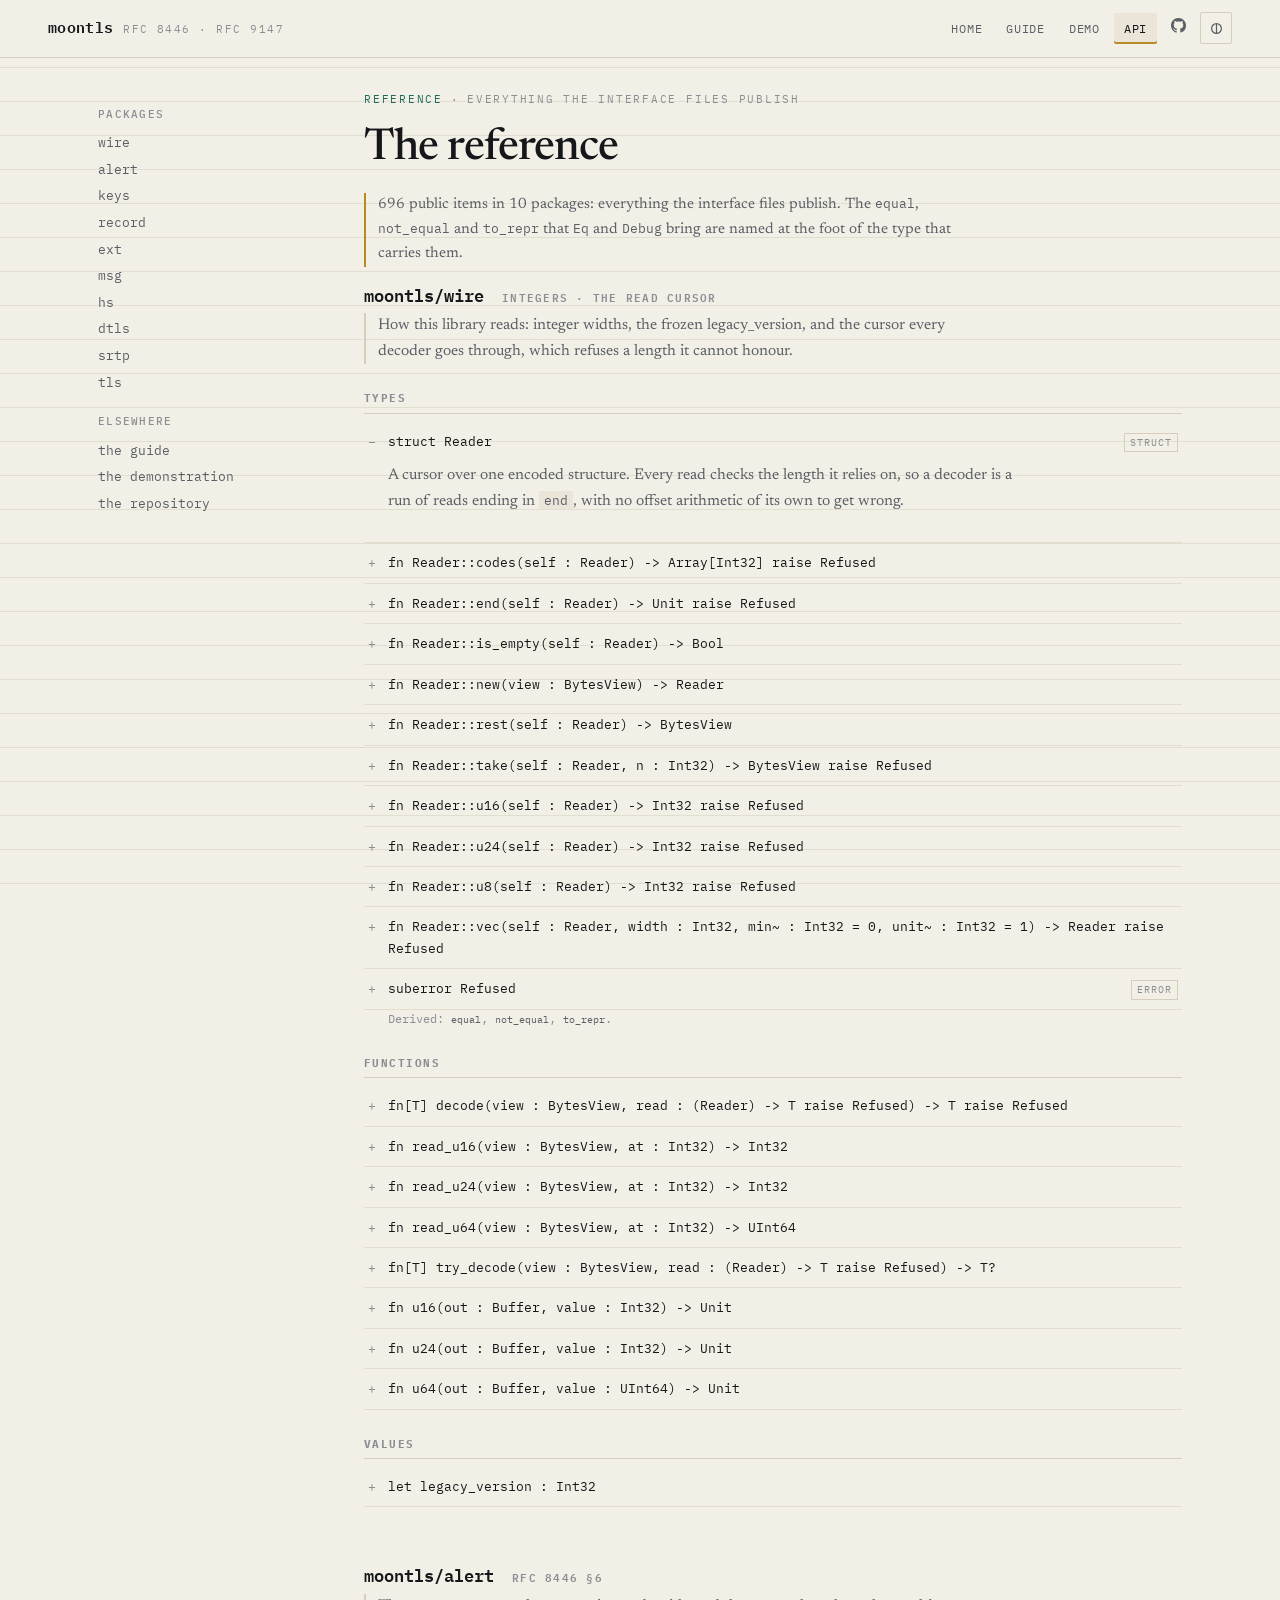
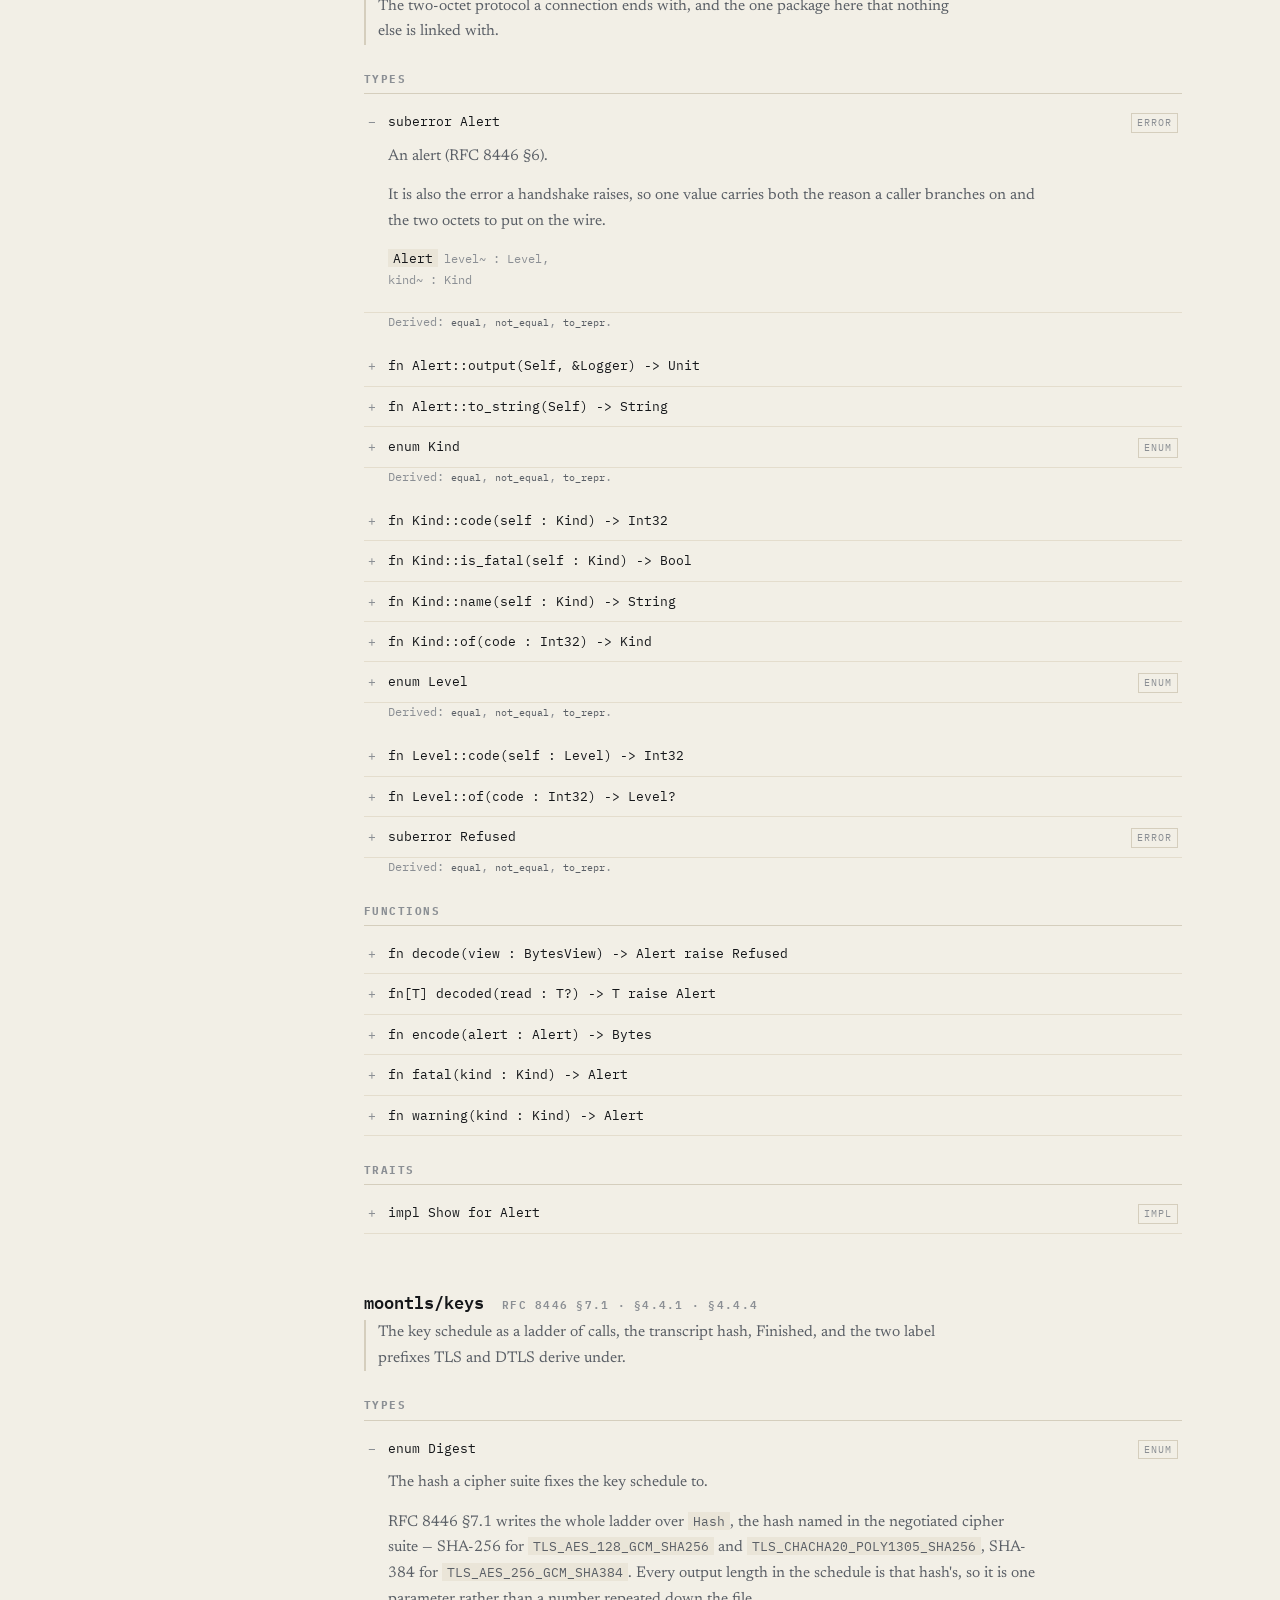
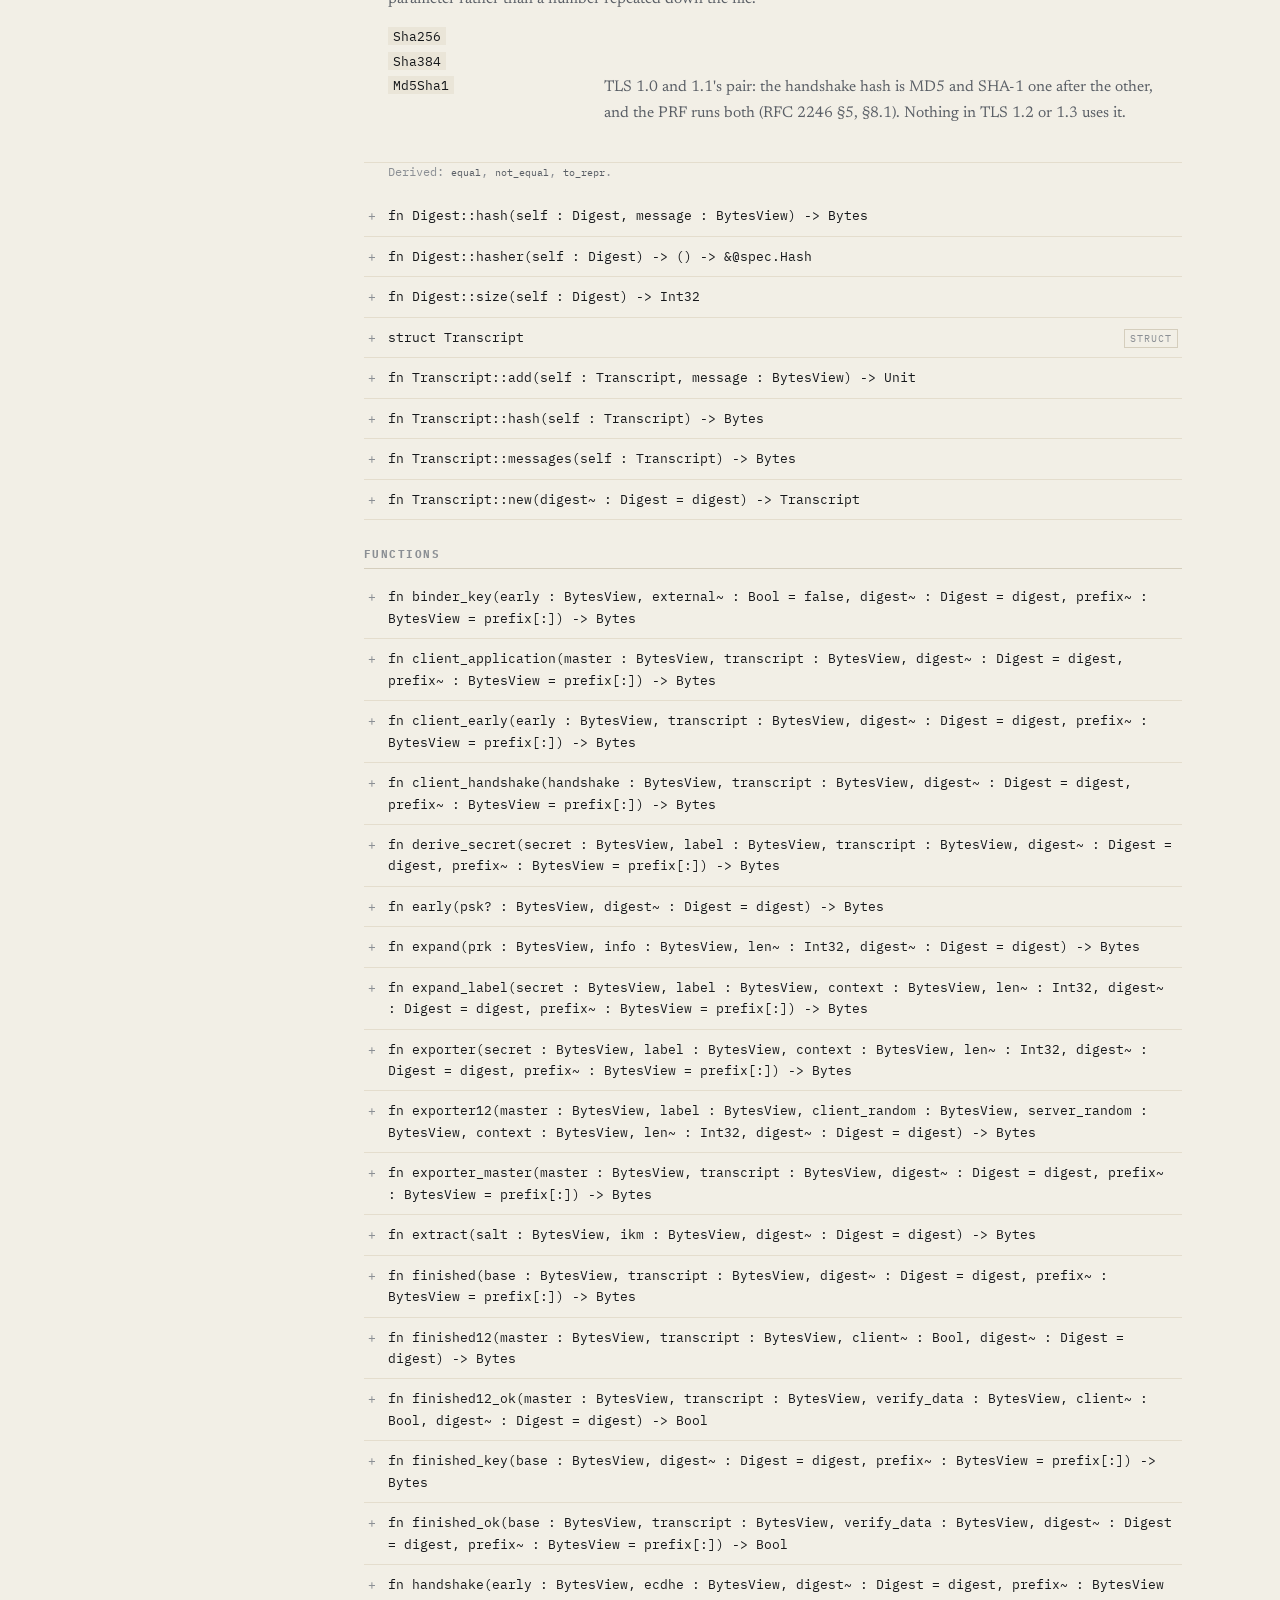
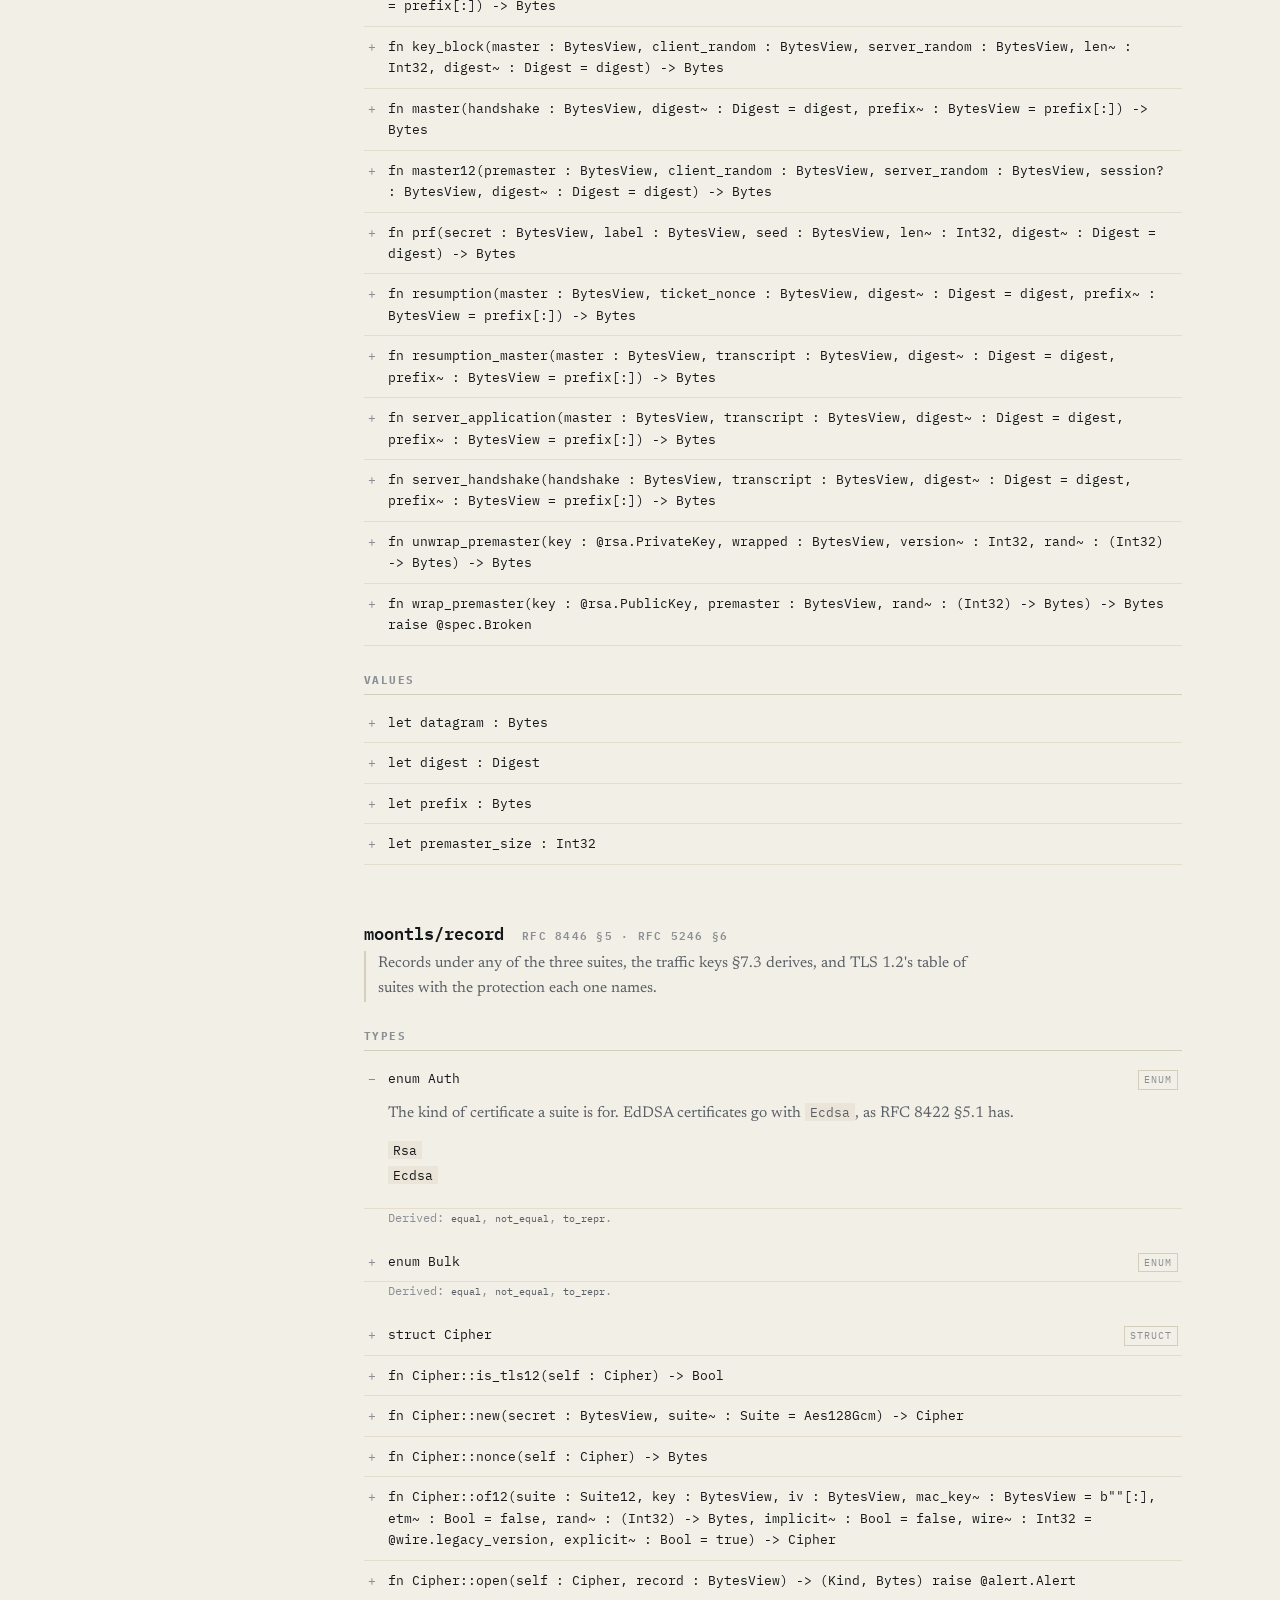
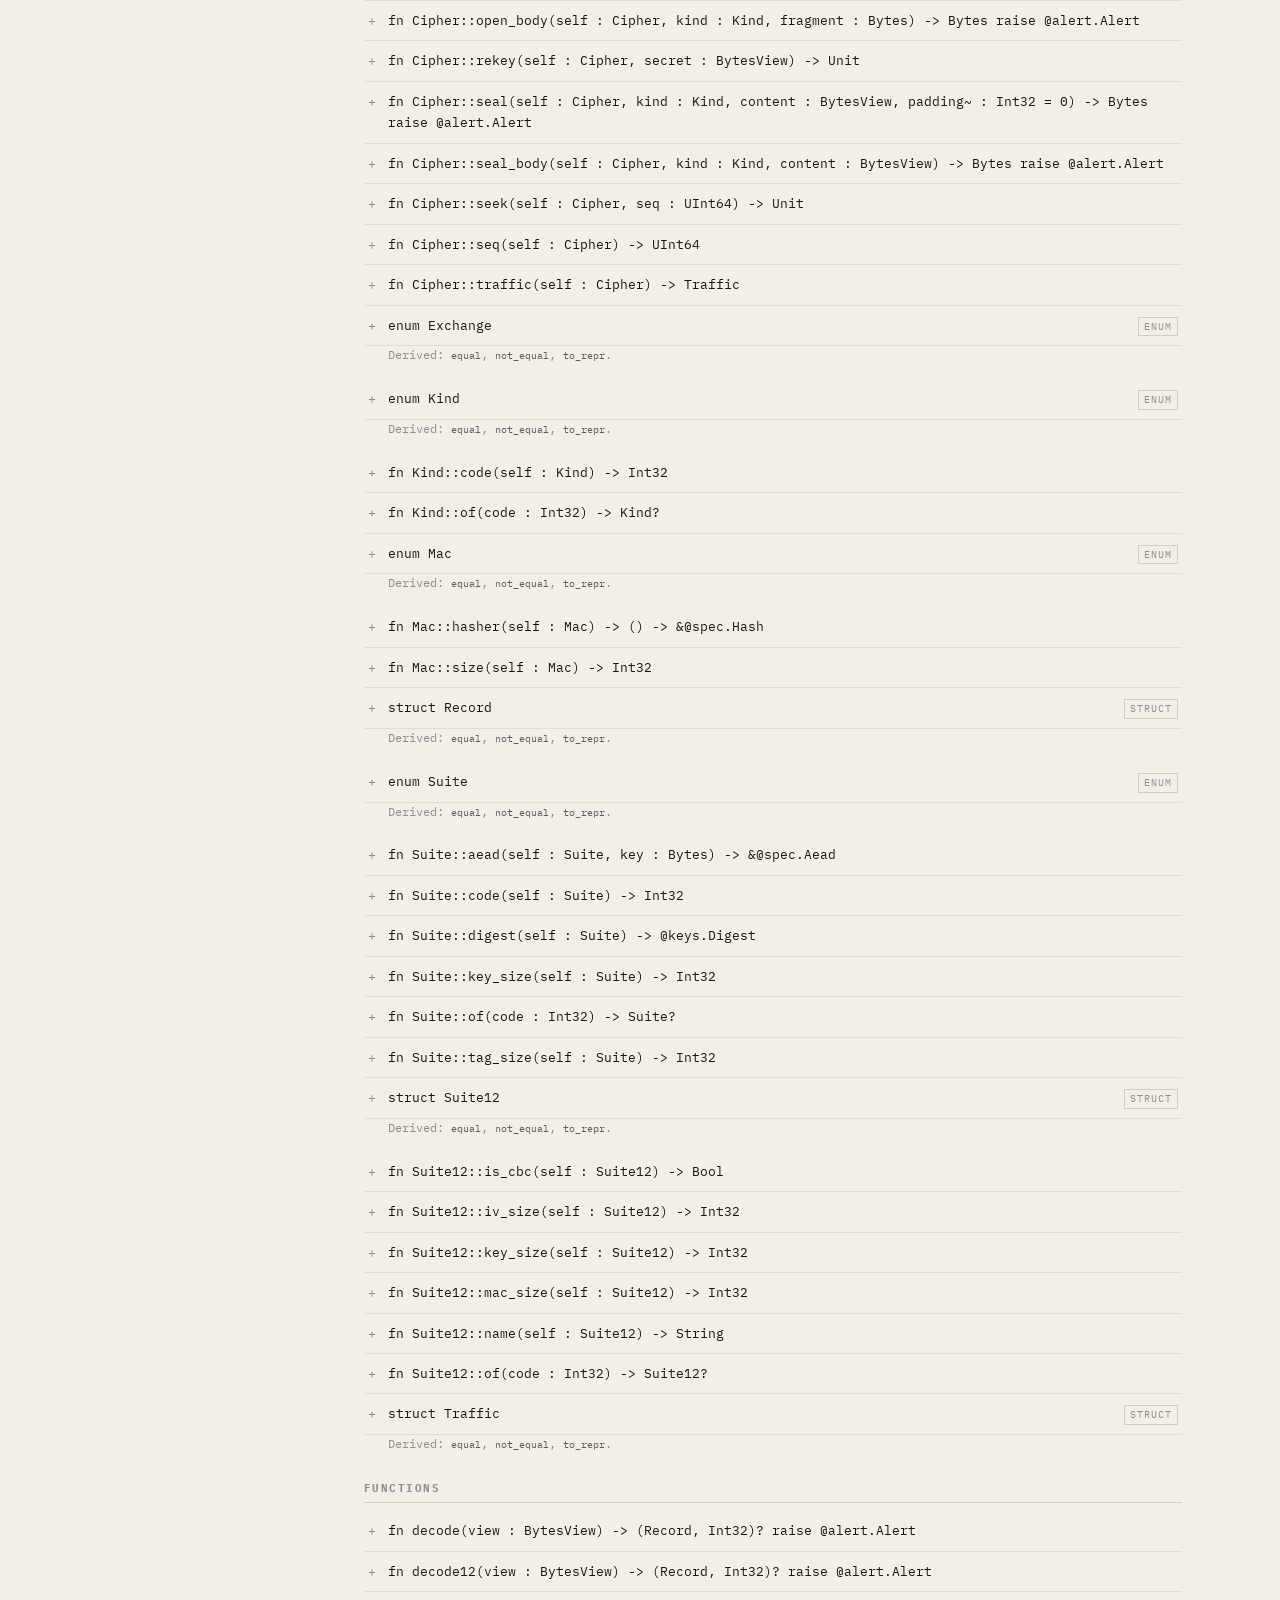
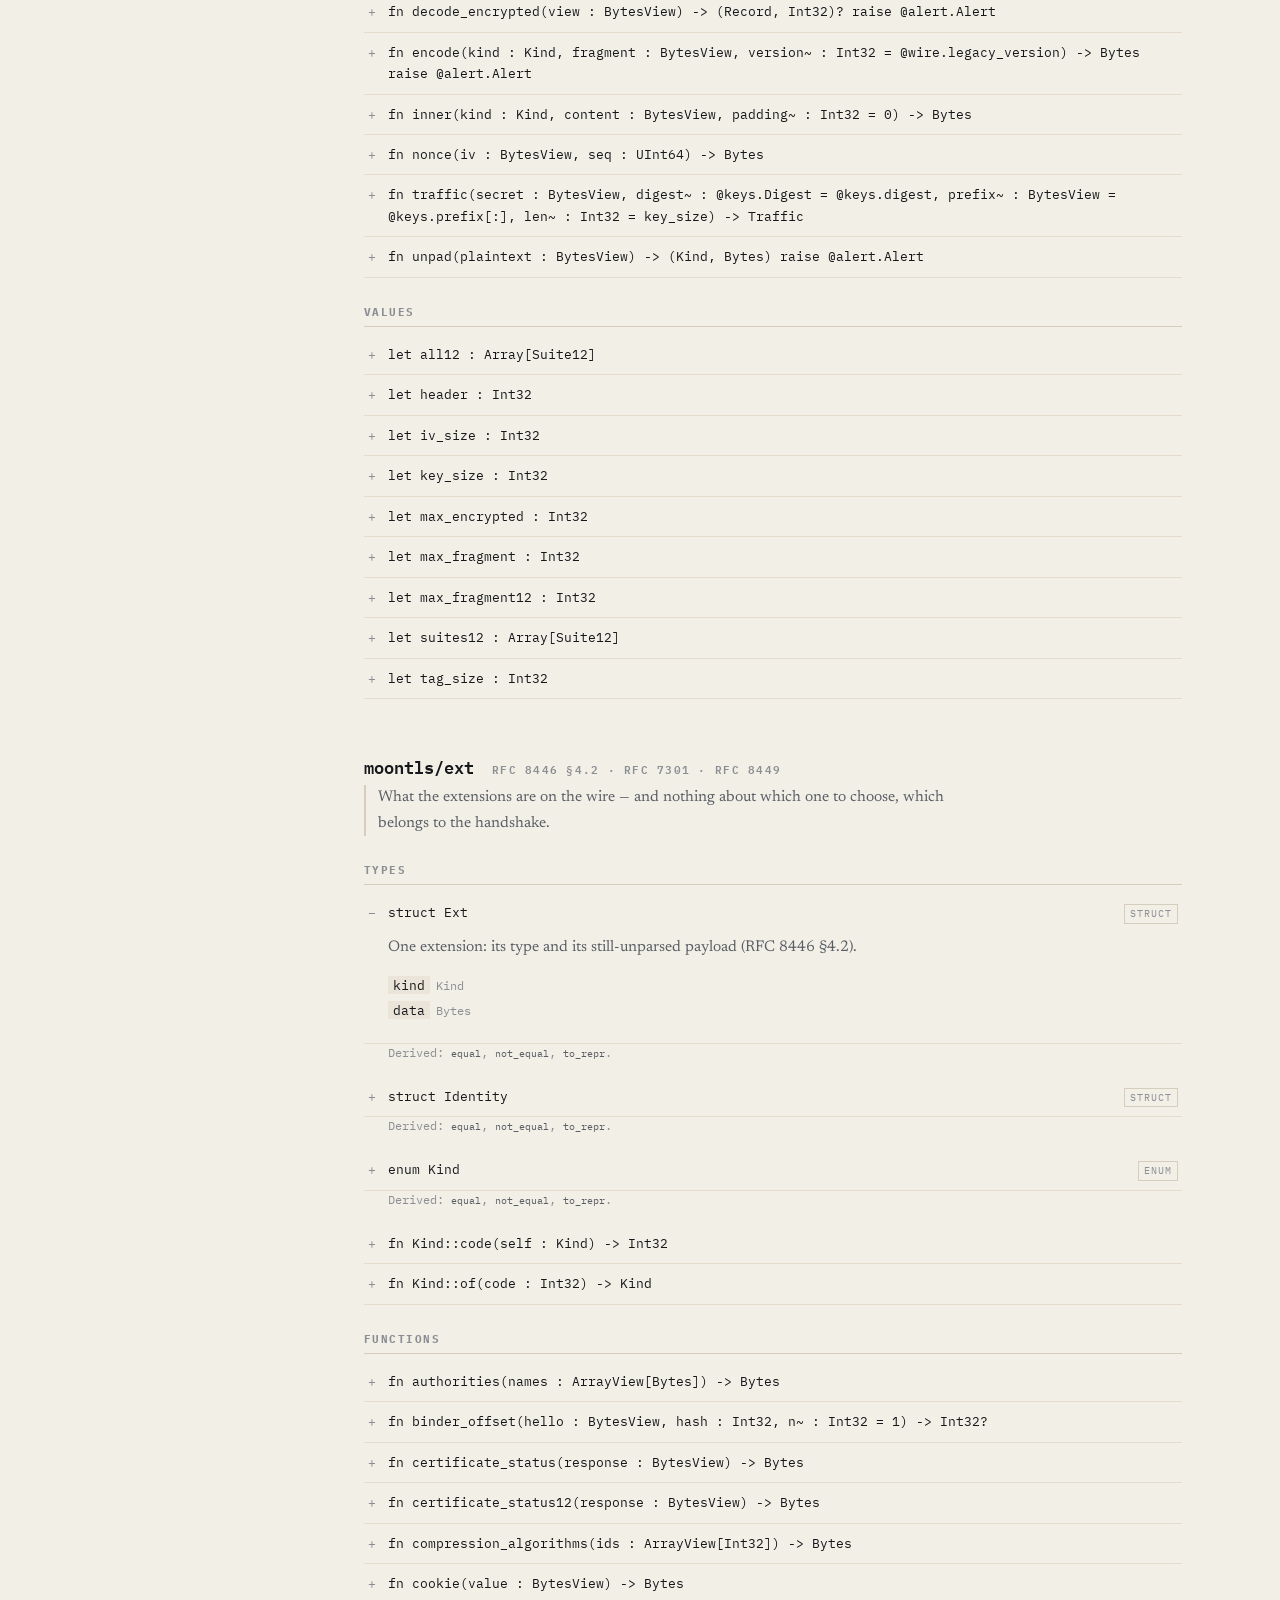
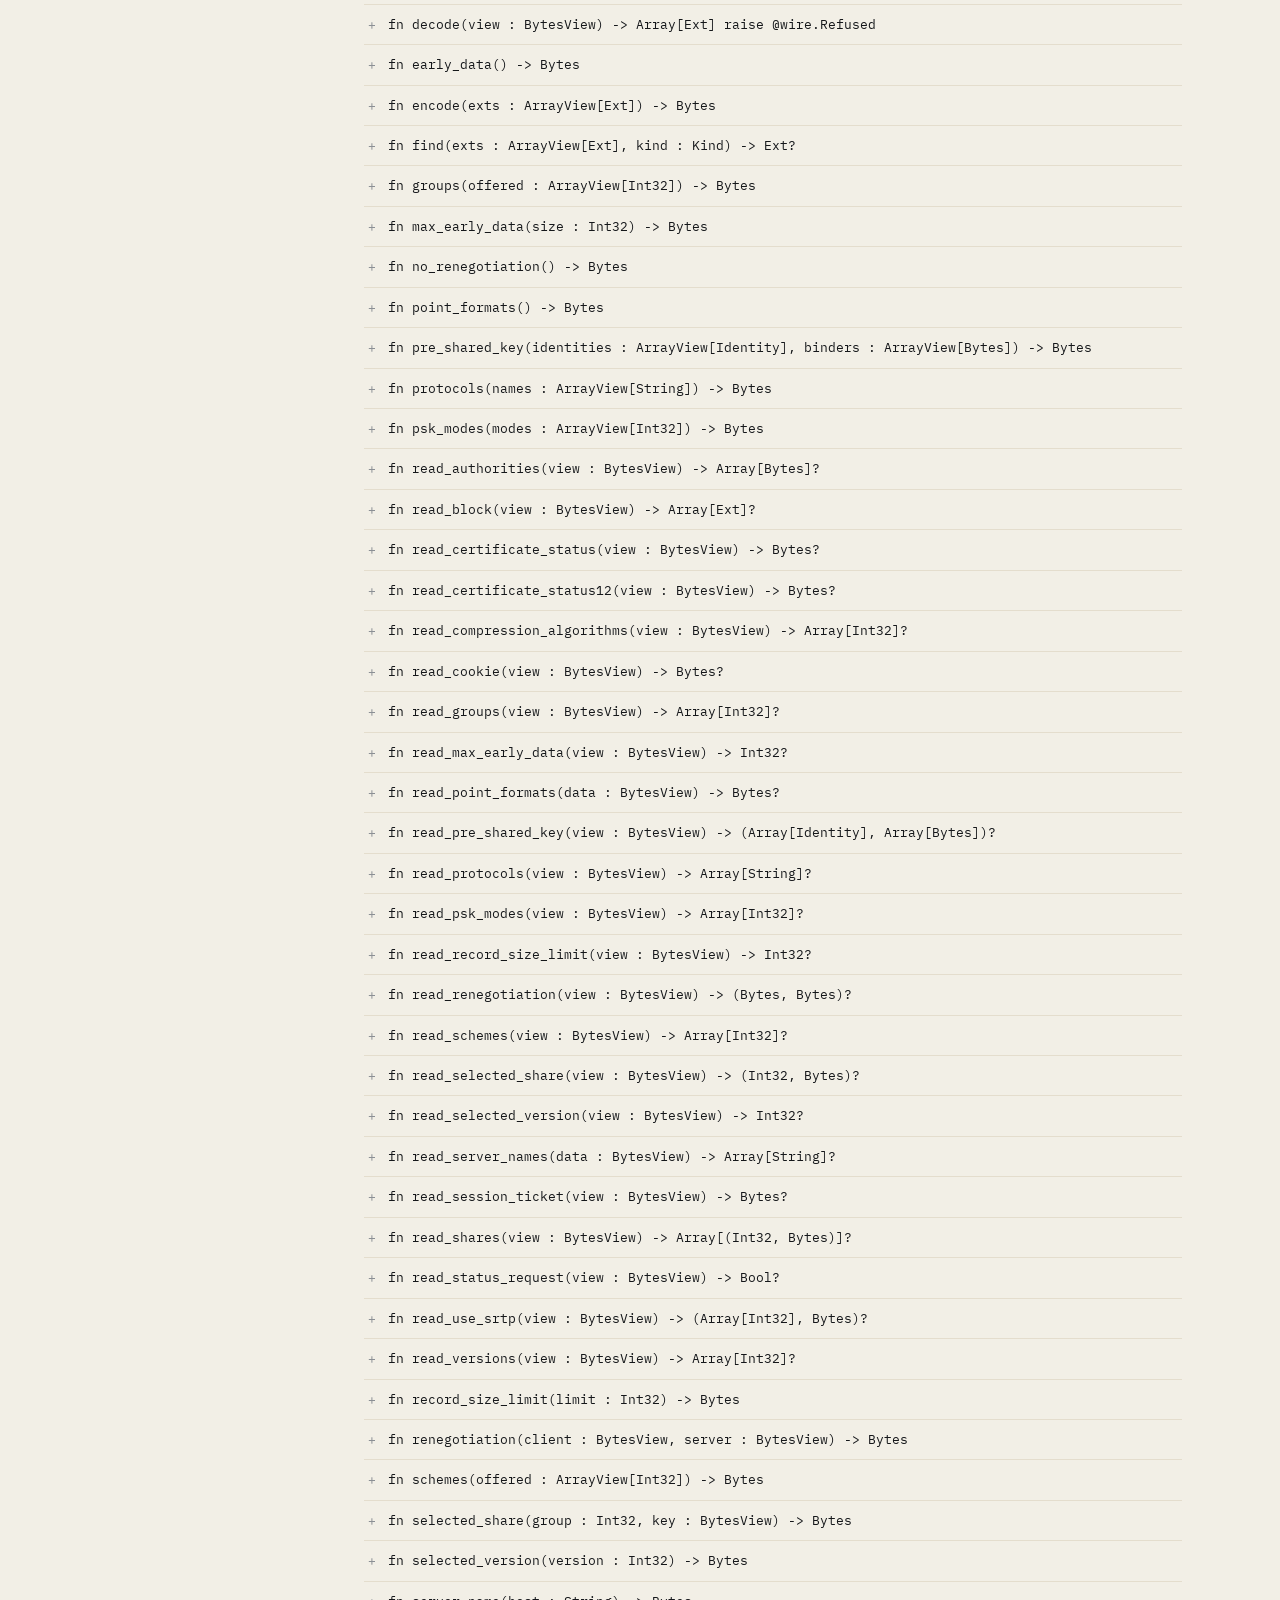
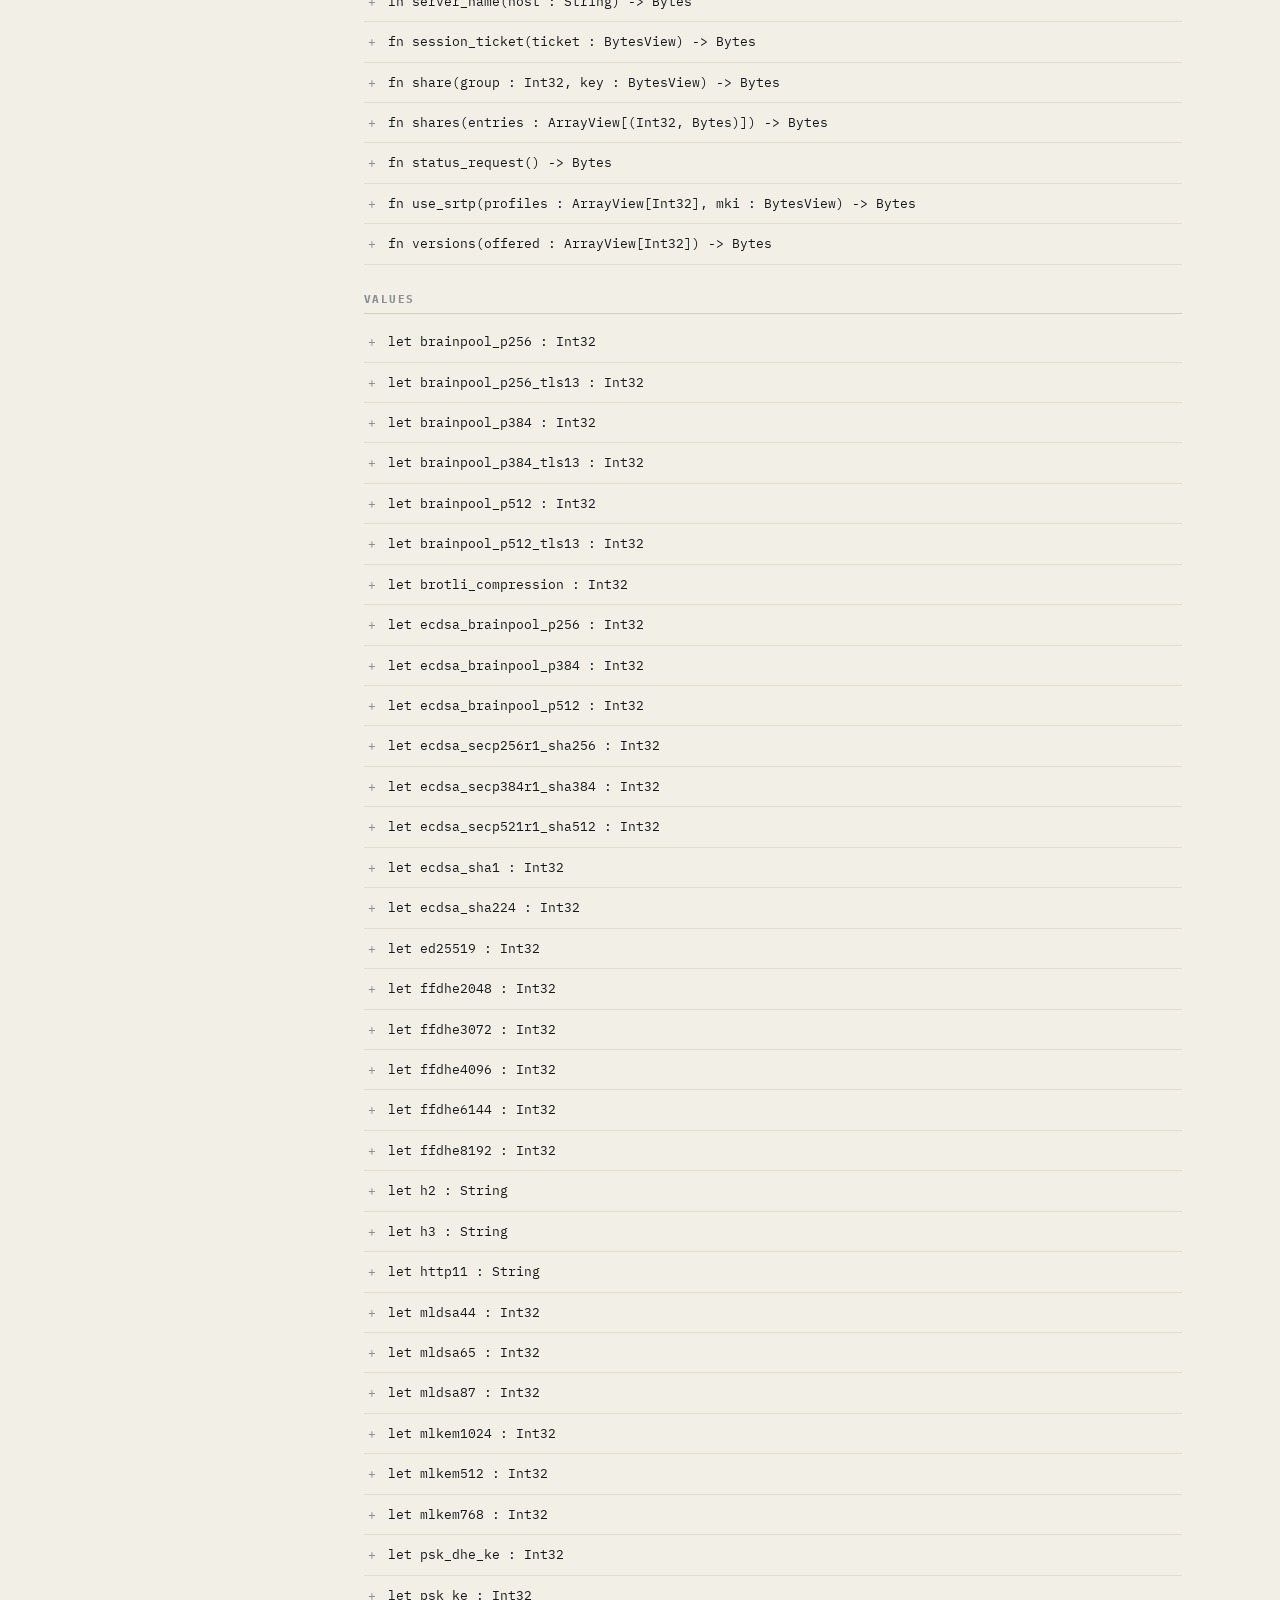
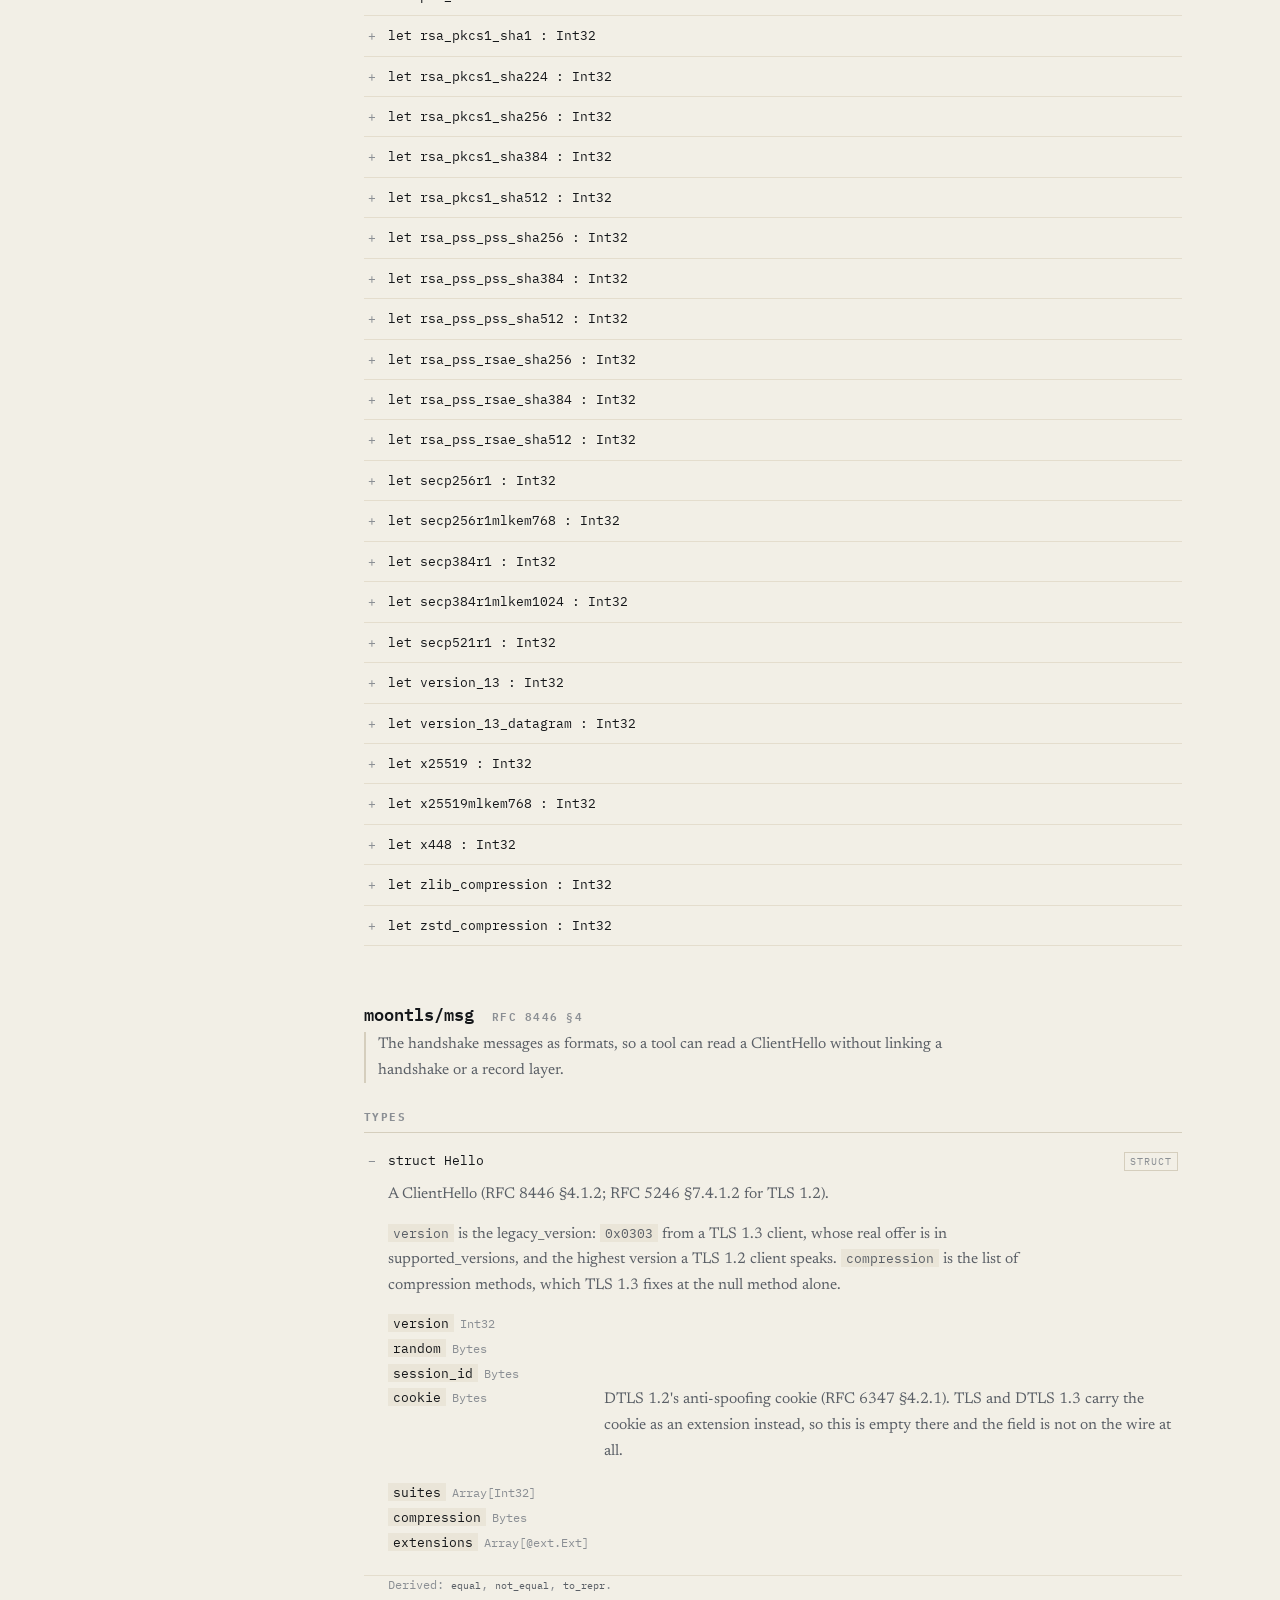
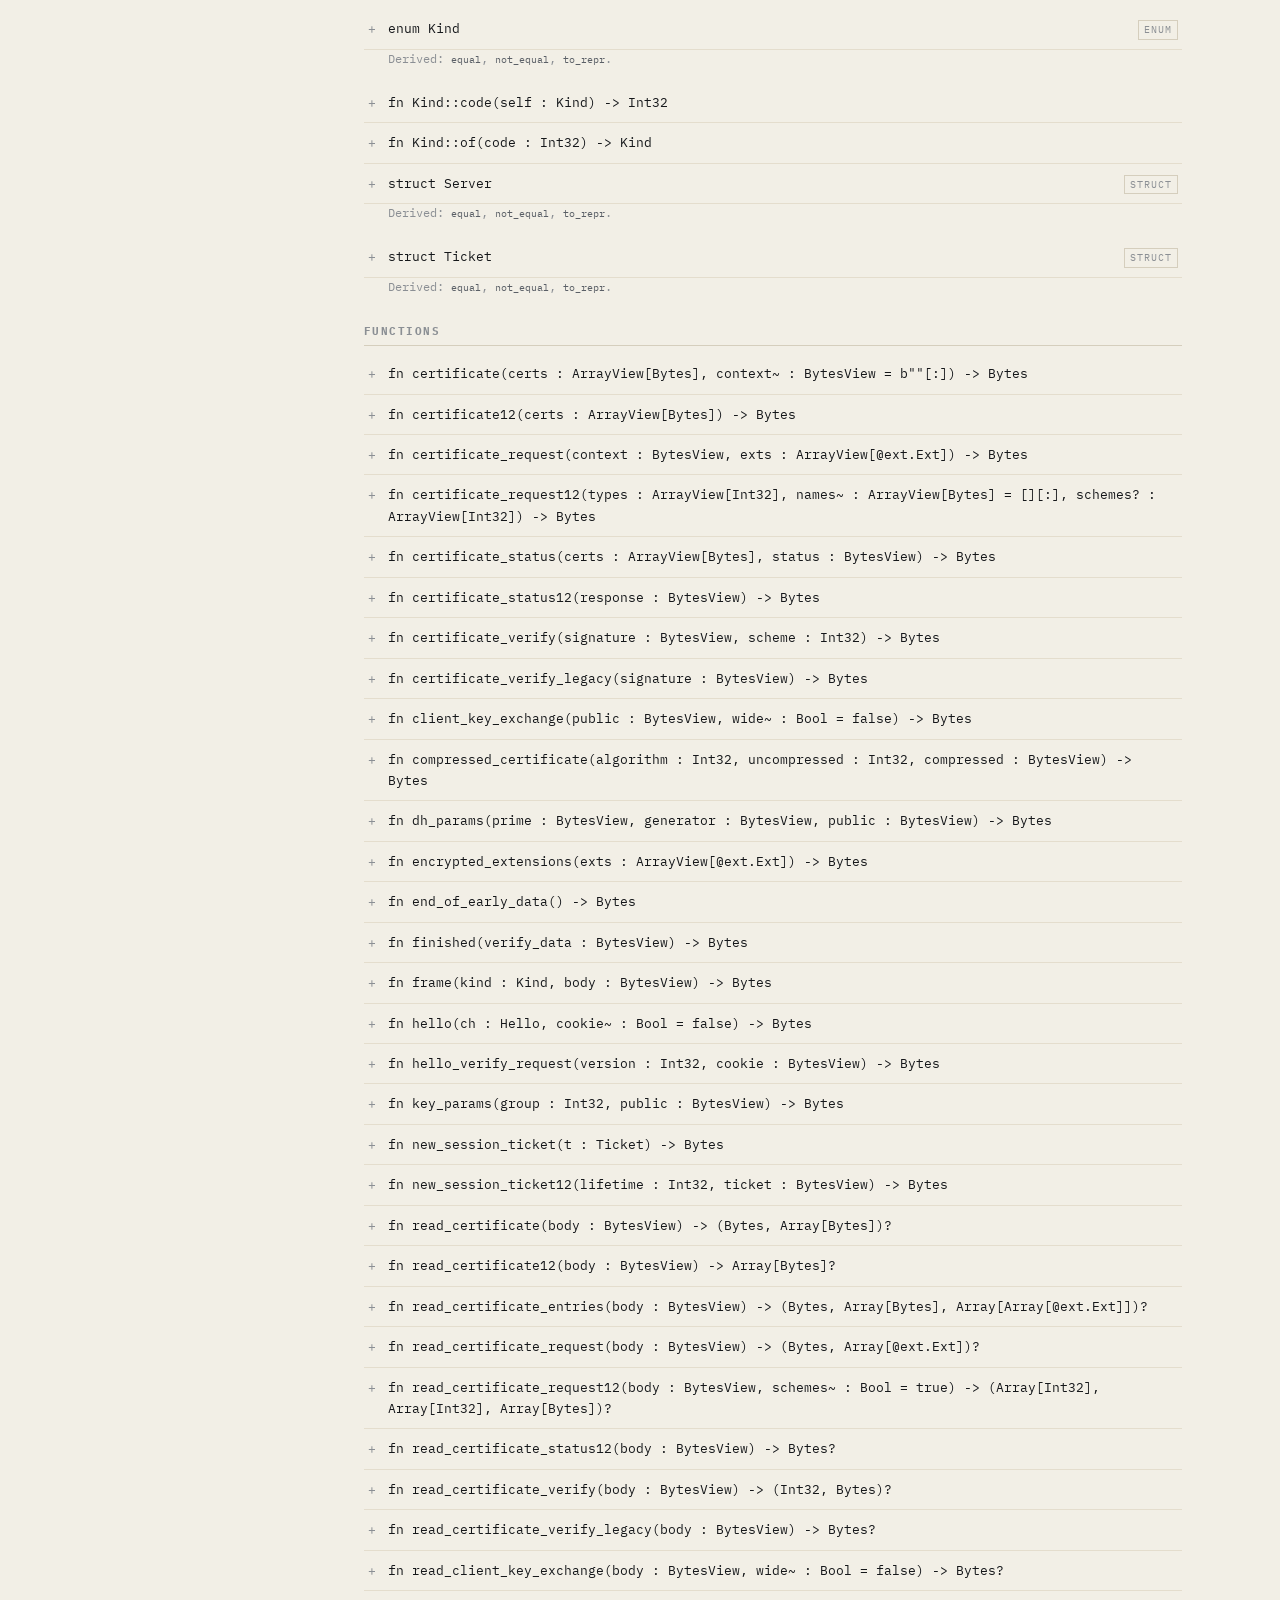
==== commit 066b0539: "feat(moontls): the two AES-CCM suites of RFC 8446 B.4, in TLS 1.3 and DTLS 1.3. `Aes128Ccm` and `Aes" ====
--- a/docs/api.html
+++ b/docs/api.html
@@ -51,7 +51,7 @@
     <h1 style="font-size: clamp(30px, 4vw, 44px); margin-bottom: 22px">The reference</h1>
 
 <!-- api:begin -->
-<p class="api-stat">686 public items in 10 packages: everything the interface files publish. The <code>equal</code>, <code>not_equal</code> and <code>to_repr</code> that <code>Eq</code> and <code>Debug</code> bring are named at the foot of the type that carries them.</p>
+<p class="api-stat">696 public items in 10 packages: everything the interface files publish. The <code>equal</code>, <code>not_equal</code> and <code>to_repr</code> that <code>Eq</code> and <code>Debug</code> bring are named at the foot of the type that carries them.</p>
 <!-- written by scripts/gen_api.py; edit that, not this -->
 <div class="pkg" id="pkg-wire">
 <h3>moontls/wire <span class="tag">integers · the read cursor</span></h3>
@@ -217,13 +217,14 @@
 <details class="api-item" id="api-record-Record"><summary><span class="pm"></span><span class="decl">struct Record</span><span class="badge">struct</span></summary><div class="desc"><div class="api-doc"><p>One record&#x27;s content type and fragment (RFC 8446 §5.1).</p>
 <p>For a TLSCiphertext the <code>kind</code> is the outer <code>ApplicationData</code> and the <code>fragment</code> is still sealed.</p></div><div class="api-doc"><dl class="api-fields"><dt><code>kind</code><span class="ty">Kind</span></dt><dd></dd><dt><code>fragment</code><span class="ty">Bytes</span></dt><dd></dd></dl></div></div></details>
 <p class="derived">Derived: <code id="api-record-Record-equal">equal</code>, <code id="api-record-Record-not-equal">not_equal</code>, <code id="api-record-Record-to-repr">to_repr</code>.</p>
-<details class="api-item" id="api-record-Suite"><summary><span class="pm"></span><span class="decl">enum Suite</span><span class="badge">enum</span></summary><div class="desc"><div class="api-doc"><p>A TLS 1.3 cipher suite (RFC 8446 §B.4): the AEAD and the hash, which fix the key length.</p></div><div class="api-doc"><dl class="api-fields"><dt><code>Aes128Gcm</code></dt><dd></dd><dt><code>Aes256Gcm</code></dt><dd></dd><dt><code>ChaCha20Poly1305</code></dt><dd></dd></dl></div></div></details>
+<details class="api-item" id="api-record-Suite"><summary><span class="pm"></span><span class="decl">enum Suite</span><span class="badge">enum</span></summary><div class="desc"><div class="api-doc"><p>A TLS 1.3 cipher suite (RFC 8446 §B.4): the AEAD and the hash, which fix the key length.</p></div><div class="api-doc"><dl class="api-fields"><dt><code>Aes128Gcm</code></dt><dd></dd><dt><code>Aes256Gcm</code></dt><dd></dd><dt><code>ChaCha20Poly1305</code></dt><dd></dd><dt><code>Aes128Ccm</code></dt><dd><p>AES-128 in CCM with a 16-octet tag.</p></dd><dt><code>Aes128Ccm8</code></dt><dd><p>AES-128 in CCM with an 8-octet tag, for links where eight octets a record count (RFC 6655).</p></dd></dl></div></div></details>
 <p class="derived">Derived: <code id="api-record-Suite-equal">equal</code>, <code id="api-record-Suite-not-equal">not_equal</code>, <code id="api-record-Suite-to-repr">to_repr</code>.</p>
 <details class="api-item" id="api-record-Suite-aead"><summary><span class="pm"></span><span class="decl">fn Suite::aead(self : Suite, key : Bytes) -&gt; &amp;@spec.Aead</span></summary><div class="desc"><div class="api-doc"><p>The suite&#x27;s AEAD over <code>key</code>. Aborts on a key of the wrong length: every key reaching it came from <code>traffic</code> at the suite&#x27;s length.</p></div></div></details>
 <details class="api-item" id="api-record-Suite-code"><summary><span class="pm"></span><span class="decl">fn Suite::code(self : Suite) -&gt; Int32</span></summary><div class="desc"><div class="api-doc"><p>The suite&#x27;s code on the wire.</p></div></div></details>
 <details class="api-item" id="api-record-Suite-digest"><summary><span class="pm"></span><span class="decl">fn Suite::digest(self : Suite) -&gt; @keys.Digest</span></summary><div class="desc"><div class="api-doc"><p>The hash the suite&#x27;s key schedule runs.</p></div></div></details>
 <details class="api-item" id="api-record-Suite-key-size"><summary><span class="pm"></span><span class="decl">fn Suite::key_size(self : Suite) -&gt; Int32</span></summary><div class="desc"><div class="api-doc"><p>The AEAD key length.</p></div></div></details>
 <details class="api-item" id="api-record-Suite-of"><summary><span class="pm"></span><span class="decl">fn Suite::of(code : Int32) -&gt; Suite?</span></summary><div class="desc"><div class="api-doc"><p>The suite a code names, <code>None</code> for one this library does not implement.</p></div></div></details>
+<details class="api-item" id="api-record-Suite-tag-size"><summary><span class="pm"></span><span class="decl">fn Suite::tag_size(self : Suite) -&gt; Int32</span></summary><div class="desc"><div class="api-doc"><p>The AEAD tag length.</p></div></div></details>
 <details class="api-item" id="api-record-Suite12"><summary><span class="pm"></span><span class="decl">struct Suite12</span><span class="badge">struct</span></summary><div class="desc"><div class="api-doc"><p>A row of the table.</p></div><div class="api-doc"><dl class="api-fields"><dt><code>code</code><span class="ty">Int32</span></dt><dd></dd><dt><code>exchange</code><span class="ty">Exchange</span></dt><dd></dd><dt><code>auth</code><span class="ty">Auth</span></dt><dd></dd><dt><code>bulk</code><span class="ty">Bulk</span></dt><dd></dd><dt><code>digest</code><span class="ty">@keys.Digest</span></dt><dd><p>The hash of the PRF and the transcript.</p></dd></dl></div></div></details>
 <p class="derived">Derived: <code id="api-record-Suite12-equal">equal</code>, <code id="api-record-Suite12-not-equal">not_equal</code>, <code id="api-record-Suite12-to-repr">to_repr</code>.</p>
 <details class="api-item" id="api-record-Suite12-is-cbc"><summary><span class="pm"></span><span class="decl">fn Suite12::is_cbc(self : Suite12) -&gt; Bool</span></summary><div class="desc"><div class="api-doc"><p>Whether records under this suite are CBC, which is what encrypt-then-MAC applies to.</p></div></div></details>
@@ -259,7 +260,7 @@
 <p>The RFC fixes it, so it is a constant and not a parameter: a record past it is not a record.</p></div></div></details>
 <details class="api-item" id="api-record-max-fragment12"><summary><span class="pm"></span><span class="decl">let max_fragment12 : Int32</span></summary><div class="desc"><div class="api-doc"><p>The longest TLSCiphertext fragment TLS 1.2 allows (RFC 5246 §6.2.3).</p></div></div></details>
 <details class="api-item" id="api-record-suites12"><summary><span class="pm"></span><span class="decl">let suites12 : Array[Suite12]</span></summary><div class="desc"><div class="api-doc"><p>The ECDHE suites with an AEAD, which is what is on by default: forward secrecy, and no MAC to time.</p></div></div></details>
-<details class="api-item" id="api-record-tag-size"><summary><span class="pm"></span><span class="decl">let tag_size : Int32</span></summary><div class="desc"><div class="api-doc"><p>The AEAD tag length AEAD_AES_128_GCM fixes.</p></div></div></details>
+<details class="api-item" id="api-record-tag-size"><summary><span class="pm"></span><span class="decl">let tag_size : Int32</span></summary><div class="desc"><div class="api-doc"><p>The longest AEAD tag a TLS 1.3 suite has, 16 octets; <code>Suite::tag_size</code> is a suite&#x27;s own.</p></div></div></details>
 </div>
 <div class="pkg" id="pkg-ext">
 <h3>moontls/ext <span class="tag">RFC 8446 §4.2 · RFC 7301 · RFC 8449</span></h3>
@@ -338,8 +339,11 @@
 <details class="api-item" id="api-ext-versions"><summary><span class="pm"></span><span class="decl">fn versions(offered : ArrayView[Int32]) -&gt; Bytes</span></summary><div class="desc"><div class="api-doc"><p>A ClientHello&#x27;s <code>supported_versions</code> payload (RFC 8446 §4.2.1): a one-octet length, then each version as two octets, most preferred first.</p></div></div></details>
 <h4 class="api-group">Values</h4>
 <details class="api-item" id="api-ext-brainpool-p256"><summary><span class="pm"></span><span class="decl">let brainpool_p256 : Int32</span></summary><div class="desc"><div class="api-doc"><p>brainpoolP256r1 (RFC 7027), a TLS 1.2 key-exchange group.</p></div></div></details>
+<details class="api-item" id="api-ext-brainpool-p256-tls13"><summary><span class="pm"></span><span class="decl">let brainpool_p256_tls13 : Int32</span></summary><div class="desc"><div class="api-doc"><p>brainpoolP256r1tls13 (RFC 8734 §2): the same curve under the code point TLS 1.3 negotiates it by.</p></div></div></details>
 <details class="api-item" id="api-ext-brainpool-p384"><summary><span class="pm"></span><span class="decl">let brainpool_p384 : Int32</span></summary><div class="desc"><div class="api-doc"><p>brainpoolP384r1 (RFC 7027).</p></div></div></details>
+<details class="api-item" id="api-ext-brainpool-p384-tls13"><summary><span class="pm"></span><span class="decl">let brainpool_p384_tls13 : Int32</span></summary><div class="desc"><div class="api-doc"><p>brainpoolP384r1tls13 (RFC 8734 §2).</p></div></div></details>
 <details class="api-item" id="api-ext-brainpool-p512"><summary><span class="pm"></span><span class="decl">let brainpool_p512 : Int32</span></summary><div class="desc"><div class="api-doc"><p>brainpoolP512r1 (RFC 7027).</p></div></div></details>
+<details class="api-item" id="api-ext-brainpool-p512-tls13"><summary><span class="pm"></span><span class="decl">let brainpool_p512_tls13 : Int32</span></summary><div class="desc"><div class="api-doc"><p>brainpoolP512r1tls13 (RFC 8734 §2).</p></div></div></details>
 <details class="api-item" id="api-ext-brotli-compression"><summary><span class="pm"></span><span class="decl">let brotli_compression : Int32</span></summary><div class="desc"><div class="api-doc"><p>brotli, §4.2&#x27;s second.</p></div></div></details>
 <details class="api-item" id="api-ext-ecdsa-brainpool-p256"><summary><span class="pm"></span><span class="decl">let ecdsa_brainpool_p256 : Int32</span></summary><div class="desc"><div class="api-doc"><p>ecdsa_brainpoolP256r1tls13_sha256 (RFC 8734).</p></div></div></details>
 <details class="api-item" id="api-ext-ecdsa-brainpool-p384"><summary><span class="pm"></span><span class="decl">let ecdsa_brainpool_p384 : Int32</span></summary><div class="desc"><div class="api-doc"><p>ecdsa_brainpoolP384r1tls13_sha384 (RFC 8734).</p></div></div></details>
@@ -371,6 +375,9 @@
 <details class="api-item" id="api-ext-rsa-pkcs1-sha256"><summary><span class="pm"></span><span class="decl">let rsa_pkcs1_sha256 : Int32</span></summary><div class="desc"><div class="api-doc"><p>rsa_pkcs1_sha256: not for a TLS 1.3 handshake signature (RFC 8446 §4.2.3), but what most certificate chains are signed with, which the same list speaks for when no signature_algorithms_cert is sent.</p></div></div></details>
 <details class="api-item" id="api-ext-rsa-pkcs1-sha384"><summary><span class="pm"></span><span class="decl">let rsa_pkcs1_sha384 : Int32</span></summary><div class="desc"><div class="api-doc"><p>rsa_pkcs1_sha384, for certificates only.</p></div></div></details>
 <details class="api-item" id="api-ext-rsa-pkcs1-sha512"><summary><span class="pm"></span><span class="decl">let rsa_pkcs1_sha512 : Int32</span></summary><div class="desc"><div class="api-doc"><p>rsa_pkcs1_sha512, for certificates only.</p></div></div></details>
+<details class="api-item" id="api-ext-rsa-pss-pss-sha256"><summary><span class="pm"></span><span class="decl">let rsa_pss_pss_sha256 : Int32</span></summary><div class="desc"><div class="api-doc"><p>rsa_pss_pss_sha256 (RFC 8446 §4.2.3): RSASSA-PSS by a key whose certificate names RSASSA-PSS rather than rsaEncryption.</p></div></div></details>
+<details class="api-item" id="api-ext-rsa-pss-pss-sha384"><summary><span class="pm"></span><span class="decl">let rsa_pss_pss_sha384 : Int32</span></summary><div class="desc"><div class="api-doc"><p>rsa_pss_pss_sha384.</p></div></div></details>
+<details class="api-item" id="api-ext-rsa-pss-pss-sha512"><summary><span class="pm"></span><span class="decl">let rsa_pss_pss_sha512 : Int32</span></summary><div class="desc"><div class="api-doc"><p>rsa_pss_pss_sha512.</p></div></div></details>
 <details class="api-item" id="api-ext-rsa-pss-rsae-sha256"><summary><span class="pm"></span><span class="decl">let rsa_pss_rsae_sha256 : Int32</span></summary><div class="desc"><div class="api-doc"><p>rsa_pss_rsae_sha256, the signature scheme RFC 8446 §9.1 requires.</p></div></div></details>
 <details class="api-item" id="api-ext-rsa-pss-rsae-sha384"><summary><span class="pm"></span><span class="decl">let rsa_pss_rsae_sha384 : Int32</span></summary><div class="desc"><div class="api-doc"><p>rsa_pss_rsae_sha384.</p></div></div></details>
 <details class="api-item" id="api-ext-rsa-pss-rsae-sha512"><summary><span class="pm"></span><span class="decl">let rsa_pss_rsae_sha512 : Int32</span></summary><div class="desc"><div class="api-doc"><p>rsa_pss_rsae_sha512.</p></div></div></details>
@@ -526,16 +533,16 @@
 <p class="note">What datagrams change: both record shapes, the replay window, fragmentation, the ACK, and the two connections over them.</p>
 <h4 class="api-group">Types</h4>
 <details class="api-item" id="api-dtls-Cipher" open><summary><span class="pm"></span><span class="decl">struct Cipher</span><span class="badge">struct</span></summary><div class="desc"><div class="api-doc"><p>One epoch&#x27;s record protection: its traffic keys, its record number key, the sequence it is writing, and the window of what it has read.</p>
-<p>One of these per epoch per direction. The epoch is fixed at construction because RFC 9147 §4.2 gives each epoch its own sequence space, its own keys and its own replay window — rekeying is a new <code>Cipher</code>, not a mutation of this one.</p></div><div class="api-doc"><dl class="api-fields"><dt><code>epoch</code><span class="ty">UInt64</span></dt><dd></dd><dt><code>traffic</code><span class="ty">@record.Traffic</span></dt><dd></dd><dt><code>sn</code><span class="ty">Bytes</span></dt><dd></dd><dt><code>seq</code><span class="ty">UInt64</span></dt><dd></dd><dt><code>seen</code><span class="ty">Window</span></dt><dd></dd><dt><code>aead</code><span class="ty">(Bytes) -&gt; &amp;@spec.Aead</span></dt><dd></dd><dt><code>mask</code><span class="ty">(Bytes, BytesView) -&gt; Bytes</span></dt><dd></dd></dl></div></div></details>
+<p>One of these per epoch per direction. The epoch is fixed at construction because RFC 9147 §4.2 gives each epoch its own sequence space, its own keys and its own replay window — rekeying is a new <code>Cipher</code>, not a mutation of this one.</p></div><div class="api-doc"><dl class="api-fields"><dt><code>epoch</code><span class="ty">UInt64</span></dt><dd></dd><dt><code>traffic</code><span class="ty">@record.Traffic</span></dt><dd></dd><dt><code>sn</code><span class="ty">Bytes</span></dt><dd></dd><dt><code>seq</code><span class="ty">UInt64</span></dt><dd></dd><dt><code>seen</code><span class="ty">Window</span></dt><dd></dd><dt><code>aead</code><span class="ty">(Bytes) -&gt; &amp;@spec.Aead</span></dt><dd></dd><dt><code>mask</code><span class="ty">(Bytes, BytesView) -&gt; Bytes</span></dt><dd></dd><dt><code>tag</code><span class="ty">Int32</span></dt><dd></dd></dl></div></div></details>
 <details class="api-item" id="api-dtls-Cipher-epoch"><summary><span class="pm"></span><span class="decl">fn Cipher::epoch(self : Cipher) -&gt; UInt64</span></summary><div class="desc"><div class="api-doc"><p>The epoch these keys belong to.</p></div></div></details>
-<details class="api-item" id="api-dtls-Cipher-new"><summary><span class="pm"></span><span class="decl">fn Cipher::new(secret : BytesView, epoch~ : UInt64, digest~ : @keys.Digest = @keys.digest, aead~ : (Bytes) -&gt; &amp;@spec.Aead = aes_128_gcm, mask~ : (Bytes, BytesView) -&gt; Bytes = aes_mask, window~ : Int32 = window, len~ : Int32 = @record.key_size) -&gt; Cipher</span></summary><div class="desc"><div class="api-doc"><p>Record protection for <code>epoch</code> under the traffic <code>secret</code>, starting at sequence zero.</p>
-<p><code>aead</code> and <code>mask</code> are the suite&#x27;s: leaving them out gives <code>TLS_AES_128_GCM_SHA256</code>&#x27;s AEAD and §4.2.3&#x27;s AES mask. <code>window</code> is how far out of order a datagram may arrive and still be accepted.</p></div></div></details>
+<details class="api-item" id="api-dtls-Cipher-new"><summary><span class="pm"></span><span class="decl">fn Cipher::new(secret : BytesView, epoch~ : UInt64, digest~ : @keys.Digest = @keys.digest, aead~ : (Bytes) -&gt; &amp;@spec.Aead = aes_128_gcm, mask~ : (Bytes, BytesView) -&gt; Bytes = aes_mask, window~ : Int32 = window, len~ : Int32 = @record.key_size, tag~ : Int32 = @record.tag_size) -&gt; Cipher</span></summary><div class="desc"><div class="api-doc"><p>Record protection for <code>epoch</code> under the traffic <code>secret</code>, starting at sequence zero.</p>
+<p><code>aead</code>, <code>mask</code> and <code>tag</code>, the AEAD&#x27;s tag length, are the suite&#x27;s: leaving them out gives <code>TLS_AES_128_GCM_SHA256</code>&#x27;s AEAD and §4.2.3&#x27;s AES mask. <code>window</code> is how far out of order a datagram may arrive and still be accepted.</p></div></div></details>
 <details class="api-item" id="api-dtls-Cipher-next"><summary><span class="pm"></span><span class="decl">fn Cipher::next(self : Cipher) -&gt; Number</span></summary><div class="desc"><div class="api-doc"><p>The number the next sealed record will carry.</p></div></div></details>
 <details class="api-item" id="api-dtls-Cipher-open"><summary><span class="pm"></span><span class="decl">fn Cipher::open(self : Cipher, view : BytesView, cid~ : Int32 = 0) -&gt; (@record.Kind, Bytes, Number, Int32) raise @alert.Alert</span></summary><div class="desc"><div class="api-doc"><p>Open one DTLSCiphertext record off the front of <code>view</code> (RFC 9147 §4): the content type and content sealed inside, its record number, and how many octets the record took.</p>
 <p><code>cid</code> is the connection ID length the association negotiated, which the header does not carry. <code>latest</code> is the highest sequence number already deprotected in this epoch, which §4.2.2 reconstructs the truncated number against; a fresh epoch passes zero.</p>
 <p>A record that does not deprotect raises <code>BadRecordMac</code> and moves nothing — neither the replay window nor any counter — because §4.5.2 says an invalid record must leave the association exactly as it found it.</p></div></div></details>
 <details class="api-item" id="api-dtls-Cipher-seal"><summary><span class="pm"></span><span class="decl">fn Cipher::seal(self : Cipher, kind : @record.Kind, content : BytesView, shape~ : Shell = shell, padding~ : Int32 = 0) -&gt; Bytes raise @alert.Alert</span></summary><div class="desc"><div class="api-doc"><p>Seal <code>content</code> as a DTLSCiphertext record (RFC 9147 §4) and advance the sequence number.</p>
-<p><code>padding</code> is §4.2.3&#x27;s requirement in disguise: the mask needs sixteen octets of ciphertext, so a short record under a short-tag suite has to be padded to reach them. With a 16-octet tag — which every suite here has — the tag alone suffices and the default of no padding is correct.</p></div></div></details>
+<p>§4.2.3&#x27;s mask needs sixteen octets of ciphertext. A 16-octet tag gives them alone; under an 8-octet one a short record is padded with zeros until it reaches them, beyond whatever <code>padding</code> asks for.</p></div></div></details>
 <details class="api-item" id="api-dtls-Cipher12"><summary><span class="pm"></span><span class="decl">struct Cipher12</span><span class="badge">struct</span></summary><div class="desc"><div class="api-doc"><p>One epoch&#x27;s DTLS 1.2 record protection.</p>
 <p>One of these per direction per epoch: the sequence space restarts at the change_cipher_spec, and the replay window belongs to the epoch.</p></div><div class="api-doc"><dl class="api-fields"><dt><code>suite</code><span class="ty">@record.Suite12</span></dt><dd></dd><dt><code>inner</code><span class="ty">@record.Cipher</span></dt><dd></dd><dt><code>epoch</code><span class="ty">UInt64</span></dt><dd></dd><dt><code>seq</code><span class="ty">UInt64</span></dt><dd></dd><dt><code>seen</code><span class="ty">Window</span></dt><dd></dd></dl></div></div></details>
 <details class="api-item" id="api-dtls-Cipher12-epoch"><summary><span class="pm"></span><span class="decl">fn Cipher12::epoch(self : Cipher12) -&gt; UInt64</span></summary><div class="desc"><div class="api-doc"><p>The epoch these keys protect.</p></div></div></details>
@@ -791,6 +798,8 @@
 <details class="api-item" id="api-tls-Conn-write"><summary><span class="pm"></span><span class="decl">fn Conn::write(self : Conn, data : BytesView) -&gt; Unit raise @alert.Alert</span></summary><div class="desc"><div class="api-doc"><p>Queue application data for the peer, in records of at most 2^14 octets.</p></div></div></details>
 <details class="api-item" id="api-tls-Conn-write-early"><summary><span class="pm"></span><span class="decl">fn Conn::write_early(self : Conn, data : BytesView) -&gt; Unit raise @alert.Alert</span></summary><div class="desc"><div class="api-doc"><p>Queue 0-RTT data under the client&#x27;s early traffic secret (RFC 8446 §4.2.10, §7.1).</p>
 <p>Only a client that offered early_data in its ClientHello may, and only before the server has answered: once the handshake has a key schedule of its own, 0-RTT is over. Whether the server took it is <code>early_accepted</code>; data it declined is sent again, as ordinary data, when the handshake opens — so a caller that writes early and then writes normally sees its bytes arrive once, in order, either way.</p></div></div></details>
+<details class="api-item" id="api-tls-Credential"><summary><span class="pm"></span><span class="decl">struct Credential</span><span class="badge">struct</span></summary><div class="desc"><div class="api-doc"><p>A certificate chain (DER, leaf first), the leaf&#x27;s private key and the OCSP response stapled to the leaf: everything a server presents once it has chosen what to present.</p></div><div class="api-doc"><dl class="api-fields"><dt><code>chain</code><span class="ty">Array[Bytes]</span></dt><dd></dd><dt><code>key</code><span class="ty">@x509.PrivateKey</span></dt><dd></dd><dt><code>ocsp</code><span class="ty">Bytes?</span></dt><dd></dd></dl></div></div></details>
+<details class="api-item" id="api-tls-Credential-new"><summary><span class="pm"></span><span class="decl">fn Credential::new(chain : Array[Bytes], key : @x509.PrivateKey, ocsp? : Bytes) -&gt; Credential raise @asn1.Refused</span></summary><div class="desc"><div class="api-doc"><p>Refuses an empty chain and a key that is not the leaf&#x27;s, as <code>Server::new</code> does.</p></div></div></details>
 <details class="api-item" id="api-tls-Direction"><summary><span class="pm"></span><span class="decl">enum Direction</span><span class="badge">enum</span></summary><div class="desc"><div class="api-doc"><p>Which direction of a connection a key protects (RFC 8446 §7.3).</p>
 <p><code>Read</code> is what the peer writes and this end decrypts; <code>Write</code> is the other way. The two never share a key, and a layer installs them independently.</p></div><div class="api-doc"><dl class="api-fields"><dt><code>Read</code></dt><dd></dd><dt><code>Write</code></dt><dd></dd></dl></div></div></details>
 <p class="derived">Derived: <code id="api-tls-Direction-equal">equal</code>, <code id="api-tls-Direction-not-equal">not_equal</code>, <code id="api-tls-Direction-to-repr">to_repr</code>.</p>
@@ -834,8 +843,9 @@
 <p>This is the configuration side of an out-of-band secret — a value two ends already share, from a file, a provisioning system, or an earlier connection. A ticket is the same mechanism with the secret derived from a handshake instead.</p></div><div class="api-doc"><dl class="api-fields"><dt><code>identity</code><span class="ty">Bytes</span></dt><dd></dd><dt><code>key</code><span class="ty">Bytes</span></dt><dd></dd><dt><code>digest</code><span class="ty">@keys.Digest</span></dt><dd></dd></dl></div></div></details>
 <details class="api-item" id="api-tls-Psk-new"><summary><span class="pm"></span><span class="decl">fn Psk::new(identity : BytesView, key : BytesView, digest~ : @keys.Digest = @keys.digest) -&gt; Psk</span></summary><div class="desc"><div class="api-doc"><p><code>key</code> should be at least as long as the hash it is bound to — 32 octets for SHA-256 — which is what RFC 8446 §4.2.11 says of a PSK&#x27;s entropy. A shorter one is accepted: what a peer does with a key it was given is the caller&#x27;s decision, not this library&#x27;s.</p></div></div></details>
 <details class="api-item" id="api-tls-Server"><summary><span class="pm"></span><span class="decl">struct Server</span><span class="badge">struct</span></summary><div class="desc"><div class="api-doc"><p>A server&#x27;s configuration: its chain (DER, leaf first) and the leaf&#x27;s private key, the application protocols it speaks in preference order, the suites of each version and the groups it accepts, and <code>early_limit</code>, the most declined 0-RTT data it skips before treating what follows as an attack (RFC 8446 §4.2.10).</p>
-<p>The scheme a CertificateVerify is signed under follows from the key: an ECDSA key signs with its curve&#x27;s own hash, an RSA key with RSASSA-PSS.</p></div><div class="api-doc"><dl class="api-fields"><dt><code>chain</code><span class="ty">Array[Bytes]</span></dt><dd></dd><dt><code>key</code><span class="ty">@x509.PrivateKey</span></dt><dd></dd><dt><code>alpn</code><span class="ty">Array[String]</span></dt><dd></dd><dt><code>suites</code><span class="ty">Array[@record.Suite]</span></dt><dd></dd><dt><code>suites12</code><span class="ty">Array[@record.Suite12]</span></dt><dd></dd><dt><code>schemes12</code><span class="ty">Array[Int32]</span></dt><dd></dd><dt><code>groups</code><span class="ty">Array[Int32]</span></dt><dd></dd><dt><code>early_limit</code><span class="ty">Int32</span></dt><dd></dd><dt><code>versions</code><span class="ty">Array[Version]</span></dt><dd></dd><dt><code>client_auth</code><span class="ty">ClientAuth</span></dt><dd></dd><dt><code>renegotiation</code><span class="ty">Bool</span></dt><dd></dd><dt><code>compress</code><span class="ty">Bool</span></dt><dd><p>Whether a Certificate is compressed when the client offered an algorithm for it (RFC 8879 §4), and one is configured here.</p></dd><dt><code>compressions</code><span class="ty">Array[Int32]</span></dt><dd><p>The algorithms this server may compress with, in preference order; the client&#x27;s offer decides which of them is actually used.</p></dd><dt><code>ocsp</code><span class="ty">Bytes?</span></dt><dd><p>The OCSP response stapled to the leaf certificate, when a client asks for one (RFC 6066 §8).</p></dd><dt><code>record_limit</code><span class="ty">Int32</span></dt><dd><p>The largest record this server will read, or zero for the 2^14 every TLS has (RFC 8449 §4).</p></dd><dt><code>tickets</code><span class="ty">Tickets</span></dt><dd></dd><dt><code>sessions</code><span class="ty">Sessions?</span></dt><dd></dd><dt><code>srtp</code><span class="ty">Array[@srtp.Profile]</span></dt><dd><p>The SRTP protection profiles this server will answer <code>use_srtp</code> with (RFC 5764 §4.1). Empty means it does not speak DTLS-SRTP.</p></dd><dt><code>psk</code><span class="ty">Array[Psk]</span></dt><dd><p>The pre-shared keys this server accepts, by identity (RFC 8446 §4.2.11). Empty leaves the tickets it issues as its only PSKs.</p></dd><dt><code>psk_modes</code><span class="ty">Array[Int32]</span></dt><dd><p>The modes a PSK may be used in, by preference. <code>psk_dhe_ke</code> alone by default: <code>psk_ke</code> keys the handshake from the secret alone, with no forward secrecy.</p></dd></dl></div></div></details>
-<details class="api-item" id="api-tls-Server-new"><summary><span class="pm"></span><span class="decl">fn Server::new(chain : Array[Bytes], key : @x509.PrivateKey, alpn? : Array[String], suites~ : Array[@record.Suite] = suites, suites12~ : Array[@record.Suite12] = suites12, schemes12~ : Array[Int32] = schemes12, groups~ : Array[Int32] = groups, early_limit~ : Int32 = early_limit, versions~ : Array[Version] = versions, client_auth~ : ClientAuth = client_auth, renegotiation~ : Bool = false, ocsp? : Bytes, compress~ : Bool = false, compressions~ : Array[Int32] = compressions, record_limit~ : Int32 = 0, tickets~ : Tickets = tickets, sessions? : Sessions, srtp~ : Array[@srtp.Profile] = [], psk~ : Array[Psk] = [], psk_modes~ : Array[Int32] = psk_modes) -&gt; Server raise @asn1.Refused</span></summary><div class="desc"><div class="api-doc"><p>Refuses an empty chain and a key that is not the leaf&#x27;s: either would only show up later, as a client&#x27;s alert in the middle of a handshake. A server that asks for a client certificate must also say which anchors it takes.</p></div></div></details>
+<p>The scheme a CertificateVerify is signed under follows from the key: an ECDSA key signs with its curve&#x27;s own hash, an RSA key with RSASSA-PSS.</p>
+<p><code>alternatives</code> are further credentials, tried in order after <code>chain</code> and <code>key</code> (RFC 8446 §4.4.2.2): the first whose key the client&#x27;s signature algorithms allow, whose suites and curve a TLS 1.2 client accepts, and whose leaf is for the host the client named by SNI goes out. With none fitting, <code>chain</code> does, and the handshake ends as it would without alternatives.</p></div><div class="api-doc"><dl class="api-fields"><dt><code>chain</code><span class="ty">Array[Bytes]</span></dt><dd></dd><dt><code>key</code><span class="ty">@x509.PrivateKey</span></dt><dd></dd><dt><code>alternatives</code><span class="ty">Array[Credential]</span></dt><dd></dd><dt><code>alpn</code><span class="ty">Array[String]</span></dt><dd></dd><dt><code>suites</code><span class="ty">Array[@record.Suite]</span></dt><dd></dd><dt><code>suites12</code><span class="ty">Array[@record.Suite12]</span></dt><dd></dd><dt><code>schemes12</code><span class="ty">Array[Int32]</span></dt><dd></dd><dt><code>groups</code><span class="ty">Array[Int32]</span></dt><dd></dd><dt><code>early_limit</code><span class="ty">Int32</span></dt><dd></dd><dt><code>versions</code><span class="ty">Array[Version]</span></dt><dd></dd><dt><code>client_auth</code><span class="ty">ClientAuth</span></dt><dd></dd><dt><code>renegotiation</code><span class="ty">Bool</span></dt><dd></dd><dt><code>compress</code><span class="ty">Bool</span></dt><dd><p>Whether a Certificate is compressed when the client offered an algorithm for it (RFC 8879 §4), and one is configured here.</p></dd><dt><code>compressions</code><span class="ty">Array[Int32]</span></dt><dd><p>The algorithms this server may compress with, in preference order; the client&#x27;s offer decides which of them is actually used.</p></dd><dt><code>ocsp</code><span class="ty">Bytes?</span></dt><dd><p>The OCSP response stapled to the leaf certificate, when a client asks for one (RFC 6066 §8).</p></dd><dt><code>record_limit</code><span class="ty">Int32</span></dt><dd><p>The largest record this server will read, or zero for the 2^14 every TLS has (RFC 8449 §4).</p></dd><dt><code>tickets</code><span class="ty">Tickets</span></dt><dd></dd><dt><code>sessions</code><span class="ty">Sessions?</span></dt><dd></dd><dt><code>srtp</code><span class="ty">Array[@srtp.Profile]</span></dt><dd><p>The SRTP protection profiles this server will answer <code>use_srtp</code> with (RFC 5764 §4.1). Empty means it does not speak DTLS-SRTP.</p></dd><dt><code>psk</code><span class="ty">Array[Psk]</span></dt><dd><p>The pre-shared keys this server accepts, by identity (RFC 8446 §4.2.11). Empty leaves the tickets it issues as its only PSKs.</p></dd><dt><code>psk_modes</code><span class="ty">Array[Int32]</span></dt><dd><p>The modes a PSK may be used in, by preference. <code>psk_dhe_ke</code> alone by default: <code>psk_ke</code> keys the handshake from the secret alone, with no forward secrecy.</p></dd></dl></div></div></details>
+<details class="api-item" id="api-tls-Server-new"><summary><span class="pm"></span><span class="decl">fn Server::new(chain : Array[Bytes], key : @x509.PrivateKey, alpn? : Array[String], suites~ : Array[@record.Suite] = suites, suites12~ : Array[@record.Suite12] = suites12, schemes12~ : Array[Int32] = schemes12, groups~ : Array[Int32] = groups, early_limit~ : Int32 = early_limit, versions~ : Array[Version] = versions, client_auth~ : ClientAuth = client_auth, renegotiation~ : Bool = false, ocsp? : Bytes, compress~ : Bool = false, compressions~ : Array[Int32] = compressions, record_limit~ : Int32 = 0, tickets~ : Tickets = tickets, sessions? : Sessions, srtp~ : Array[@srtp.Profile] = [], psk~ : Array[Psk] = [], psk_modes~ : Array[Int32] = psk_modes, alternatives~ : Array[Credential] = []) -&gt; Server raise @asn1.Refused</span></summary><div class="desc"><div class="api-doc"><p>Refuses an empty chain and a key that is not the leaf&#x27;s: either would only show up later, as a client&#x27;s alert in the middle of a handshake. A server that asks for a client certificate must also say which anchors it takes.</p></div></div></details>
 <details class="api-item" id="api-tls-Session"><summary><span class="pm"></span><span class="decl">struct Session</span><span class="badge">struct</span></summary><div class="desc"><div class="api-doc"><p>A connection worth resuming: the client&#x27;s memory of one, or the server&#x27;s record of a session id it issued.</p>
 <p><code>ticket</code> is what goes back on the wire — a TLS 1.3 ticket, a TLS 1.2 session id or ticket — and <code>secret</code> is what makes it worth anything: the PSK a TLS 1.3 ticket stands for, or a TLS 1.2 master secret.</p></div><div class="api-doc"><dl class="api-fields"><dt><code>host</code><span class="ty">String</span></dt><dd></dd><dt><code>version</code><span class="ty">Version</span></dt><dd></dd><dt><code>kind</code><span class="ty">Kind</span></dt><dd></dd><dt><code>suite</code><span class="ty">Int32</span></dt><dd><p>The suite&#x27;s code on the wire.</p></dd><dt><code>ticket</code><span class="ty">Bytes</span></dt><dd></dd><dt><code>secret</code><span class="ty">Bytes</span></dt><dd></dd><dt><code>lifetime</code><span class="ty">Int64</span></dt><dd><p>How long it may be used for, in seconds from <code>born</code>.</p></dd><dt><code>born</code><span class="ty">Int64</span></dt><dd><p>When it was issued, in seconds since the Unix epoch.</p></dd><dt><code>early</code><span class="ty">Int32</span></dt><dd><p>The most 0-RTT data a TLS 1.3 server will take under it; zero for none.</p></dd><dt><code>age_add</code><span class="ty">Int32</span></dt><dd><p>The ticket&#x27;s <code>ticket_age_add</code> (RFC 8446 §4.6.1), which keeps a client&#x27;s clock its own.</p></dd></dl></div></div></details>
 <p class="derived">Derived: <code id="api-tls-Session-equal">equal</code>, <code id="api-tls-Session-not-equal">not_equal</code>, <code id="api-tls-Session-to-repr">to_repr</code>.</p>
@@ -865,6 +875,7 @@
 <details class="api-item" id="api-tls-supported"><summary><span class="pm"></span><span class="decl">fn supported(version : Version, datagram~ : Bool = false) -&gt; Int32</span></summary><div class="desc"><div class="api-doc"><p>The code <code>supported_versions</code> names this version by, on the carrier it travels on: 0x0304 for TLS 1.3 and 0xfefc for DTLS 1.3, 0x0303 for TLS 1.2 and 0xfefd for DTLS 1.2 (RFC 9147 §5.3). DTLS has its own number for every version it shares with TLS, and a datagram hello that lists the TLS one is not offering a DTLS version at all.</p></div></div></details>
 <h4 class="api-group">Values</h4>
 <details class="api-item" id="api-tls-all-schemes12"><summary><span class="pm"></span><span class="decl">let all_schemes12 : Array[Int32]</span></summary><div class="desc"><div class="api-doc"><p>Every scheme this library speaks in TLS 1.2. The four SHA-1 and SHA-224 ones are what a peer that sends no signature_algorithms is taken to mean (RFC 5246 §7.4.1.4.1), and a collision in SHA-1 has been computed, so RFC 9155 forbids them in new work. Asking for them is for old peers.</p></div></div></details>
+<details class="api-item" id="api-tls-all-suites"><summary><span class="pm"></span><span class="decl">let all_suites : Array[@record.Suite]</span></summary><div class="desc"><div class="api-doc"><p>All five suites of RFC 8446 §B.4: <code>suites</code> and the two AES-CCM ones, which OpenSSL also leaves out of its default and Go and rustls do not implement. A constrained peer that speaks only CCM is reached by naming them.</p></div></div></details>
 <details class="api-item" id="api-tls-brainpool"><summary><span class="pm"></span><span class="decl">let brainpool : Array[Int32]</span></summary><div class="desc"><div class="api-doc"><p>RFC 7027&#x27;s three brainpool groups, for a TLS 1.2 peer that asks for them. They are not in <code>groups</code>: a client offers them by naming them.</p></div></div></details>
 <details class="api-item" id="api-tls-client-auth"><summary><span class="pm"></span><span class="decl">let client_auth : ClientAuth</span></summary><div class="desc"><div class="api-doc"><p>The default: no certificate is asked for, as every server did before.</p></div></div></details>
 <details class="api-item" id="api-tls-client-policy"><summary><span class="pm"></span><span class="decl">let client_policy : @x509.Policy</span></summary><div class="desc"><div class="api-doc"><p>The path-validation policy for a client chain: RFC 5280 with the client usage, so an end-entity certificate issued for a server is refused.</p></div></div></details>
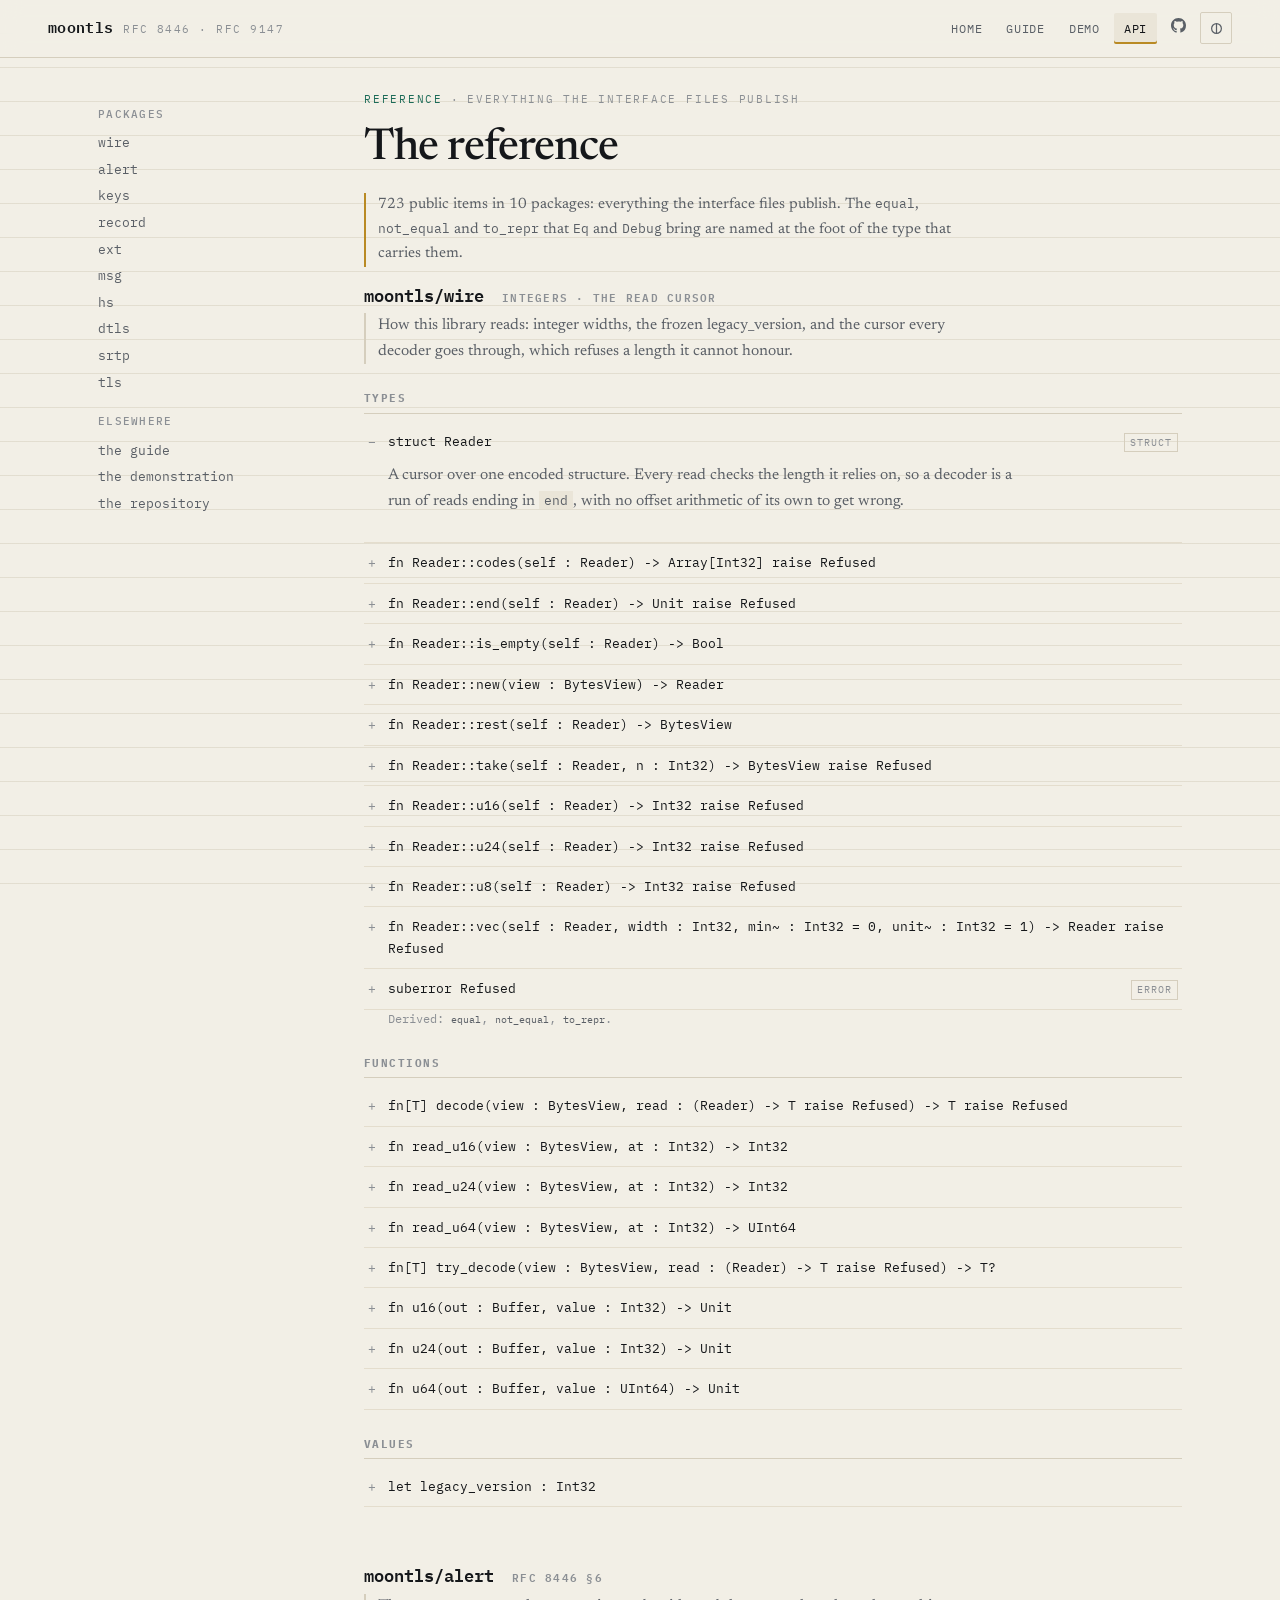
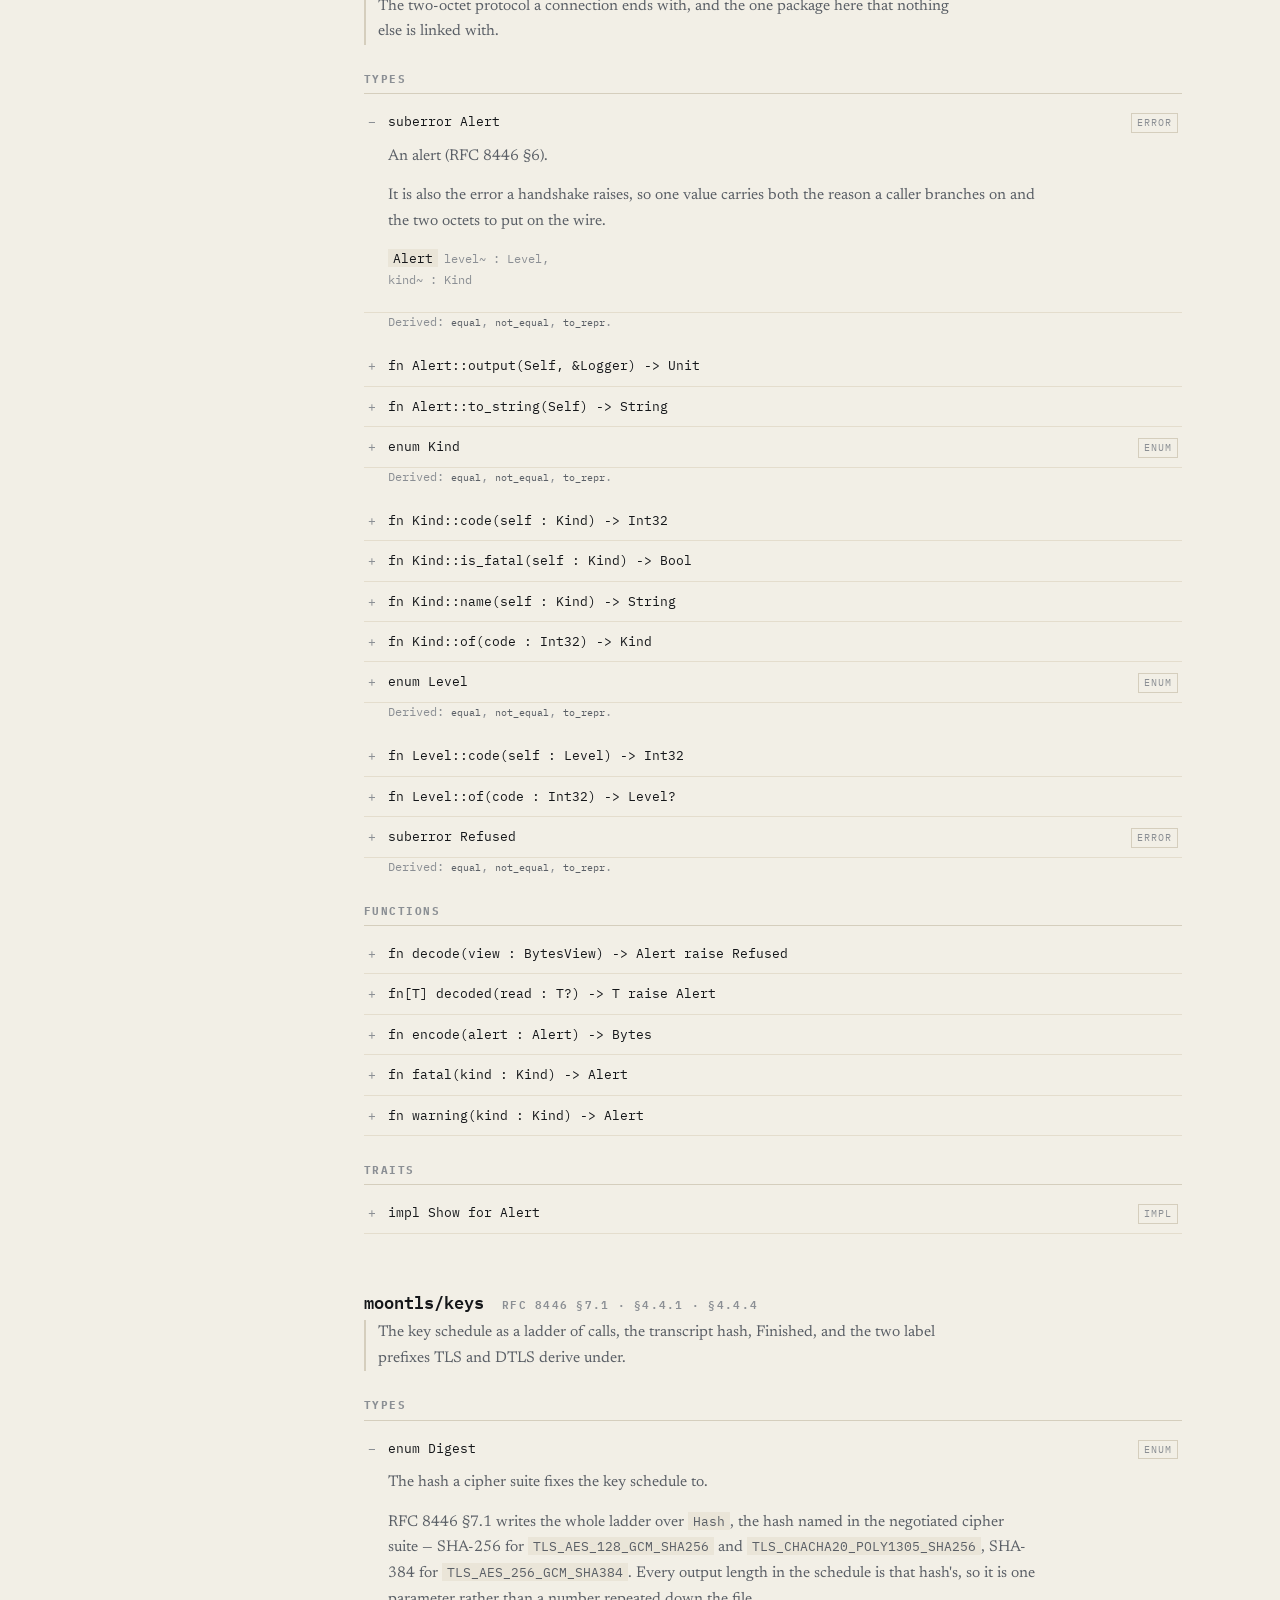
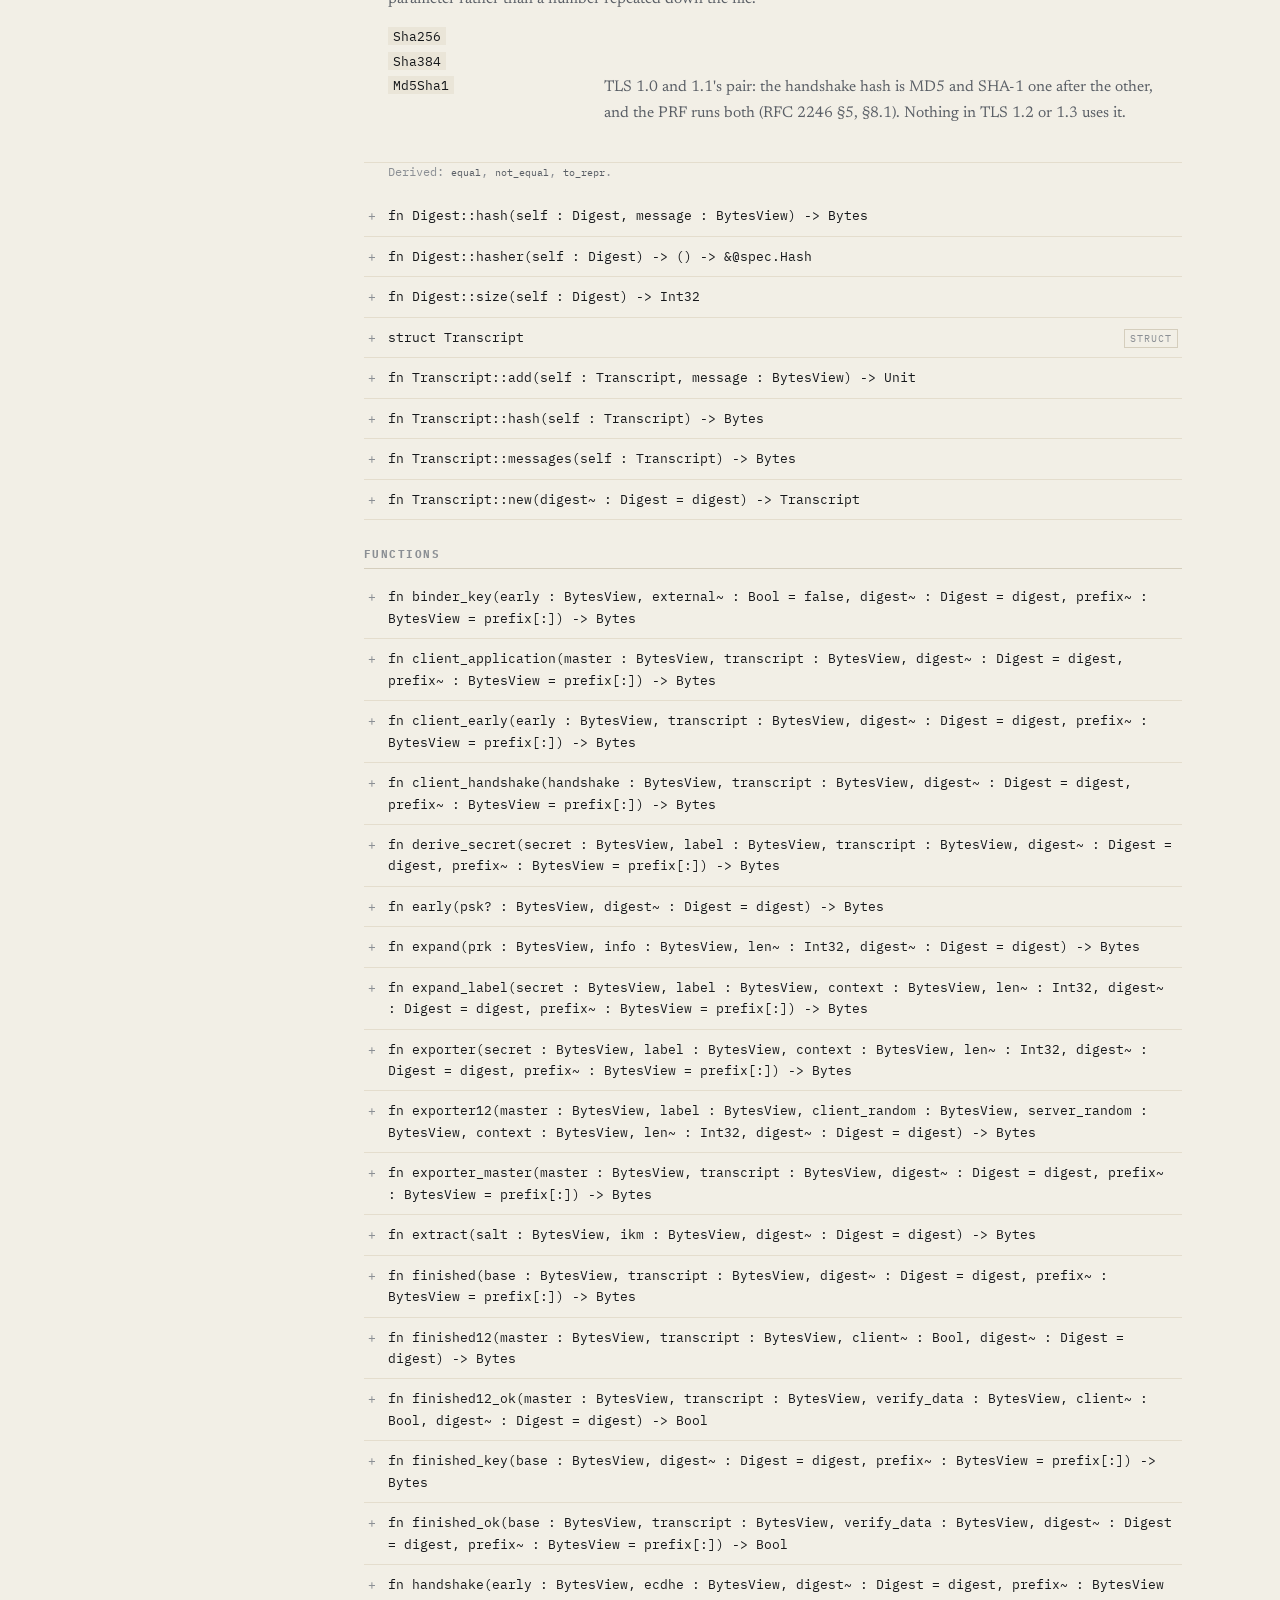
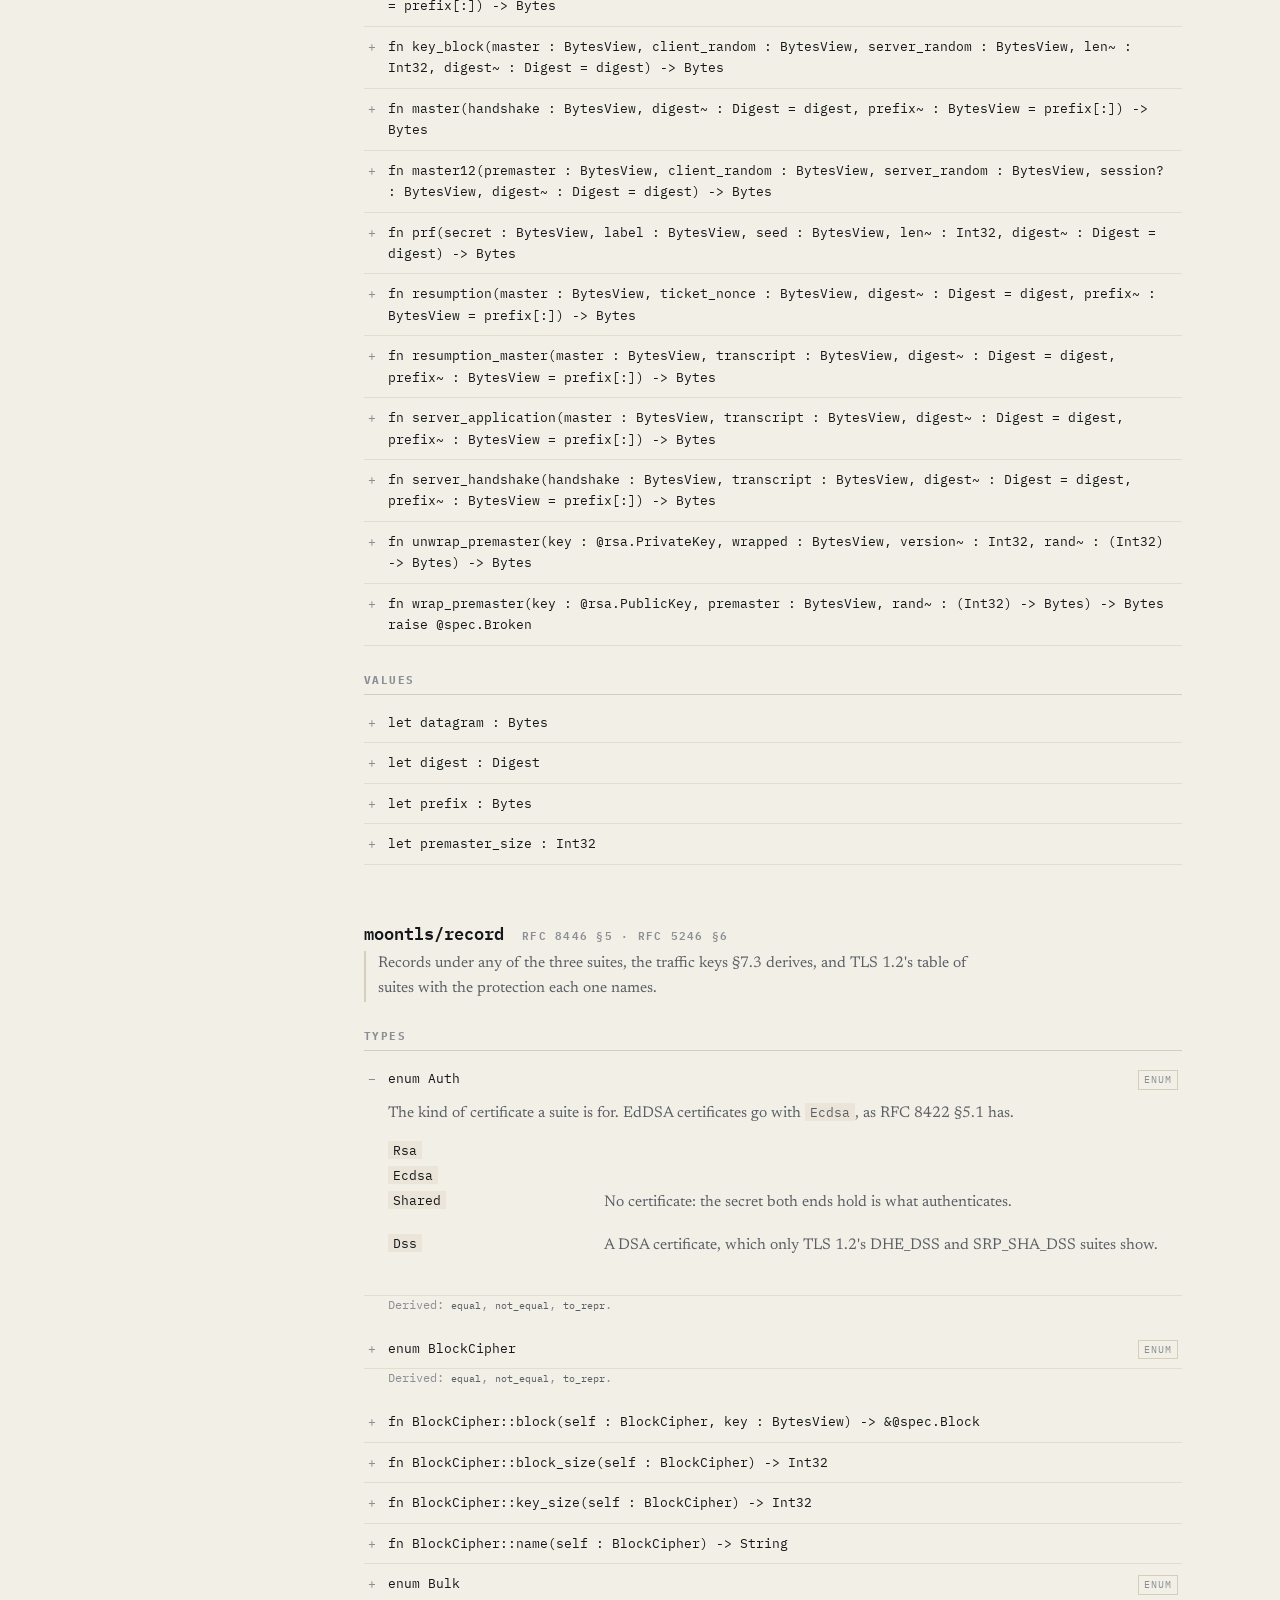
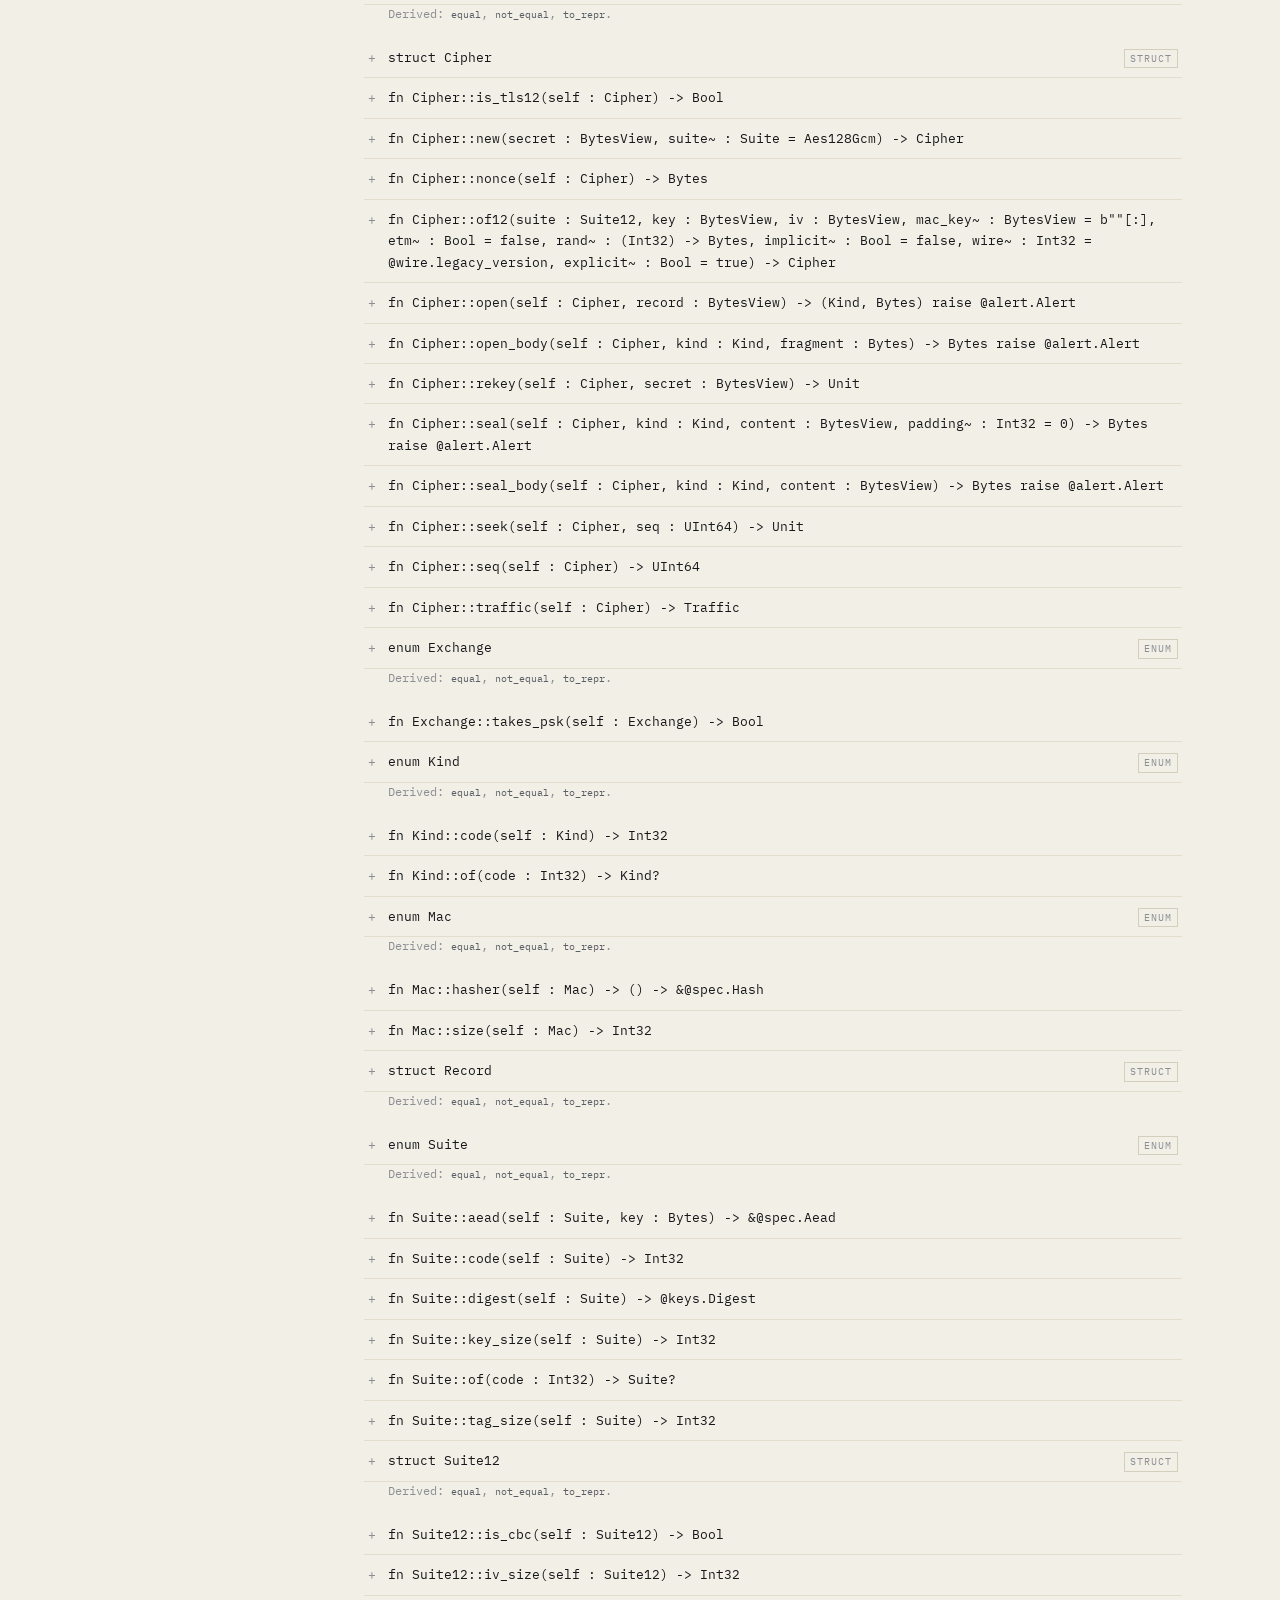
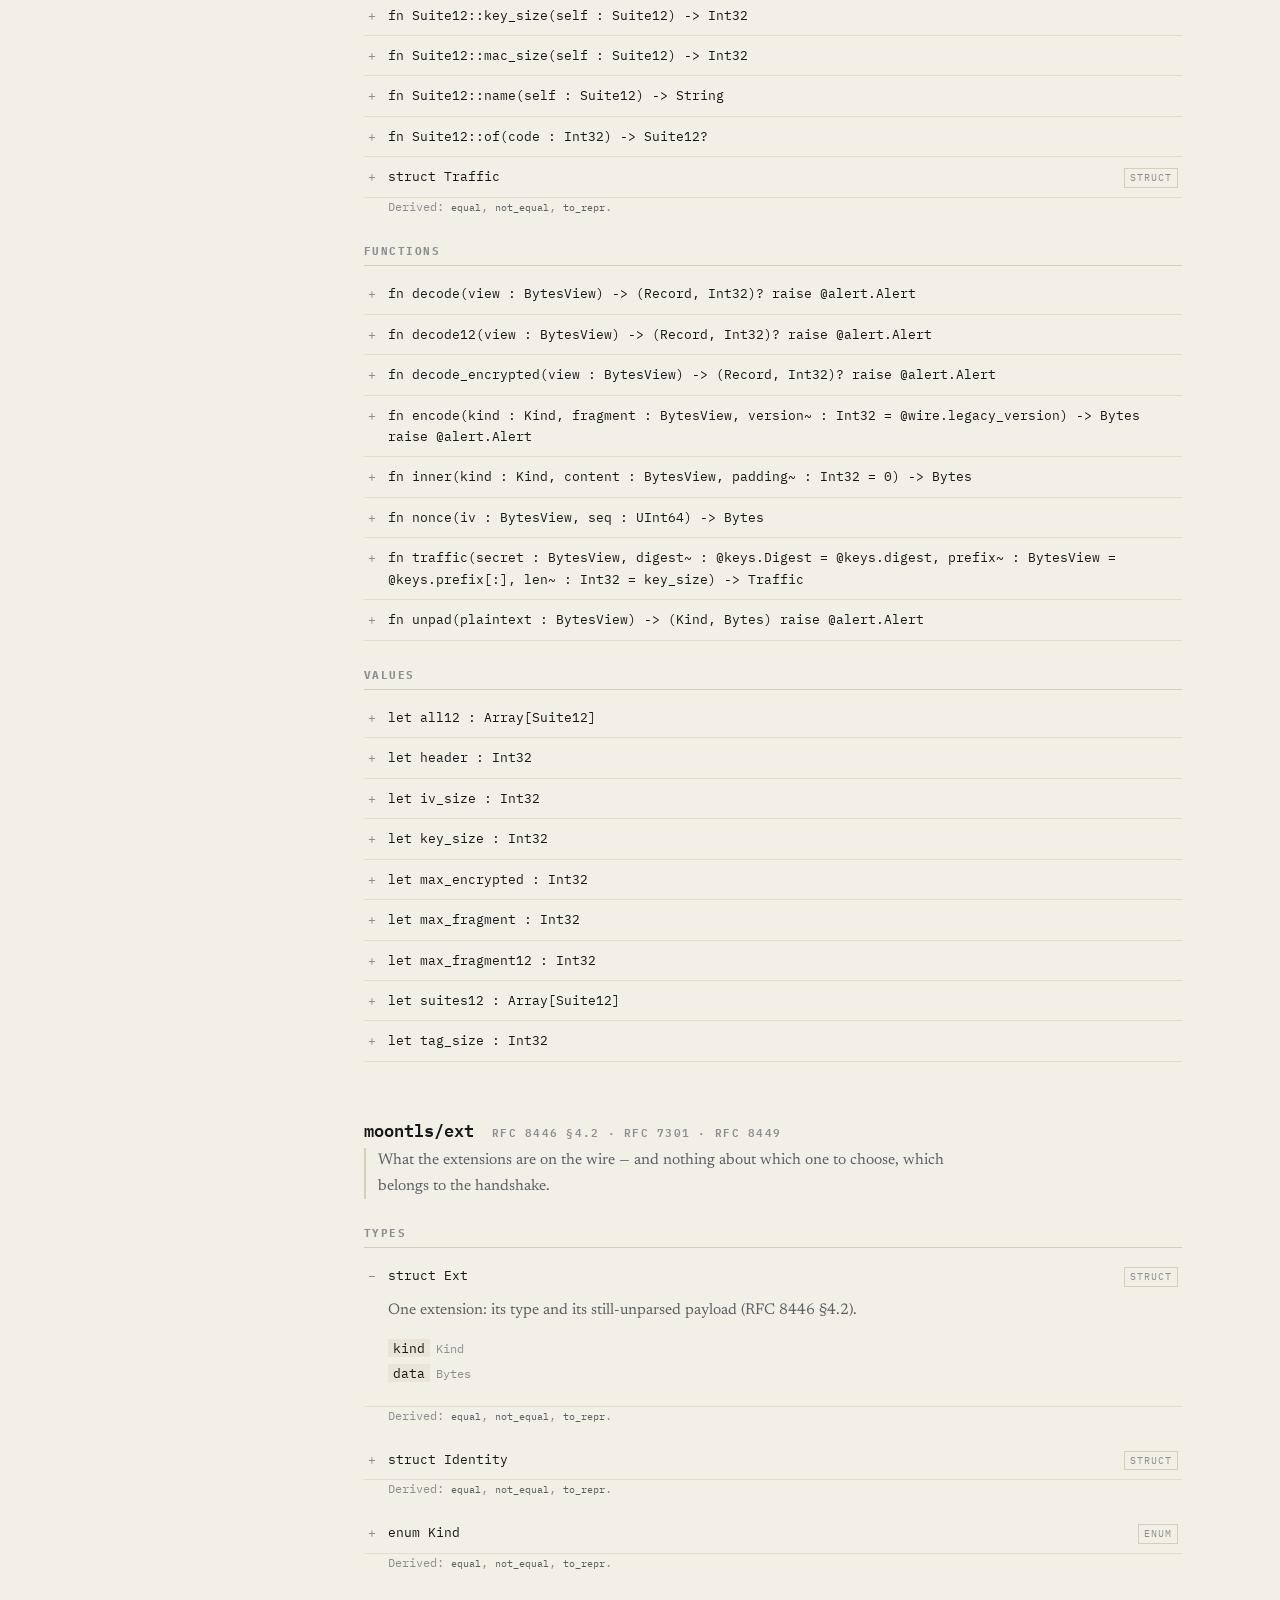
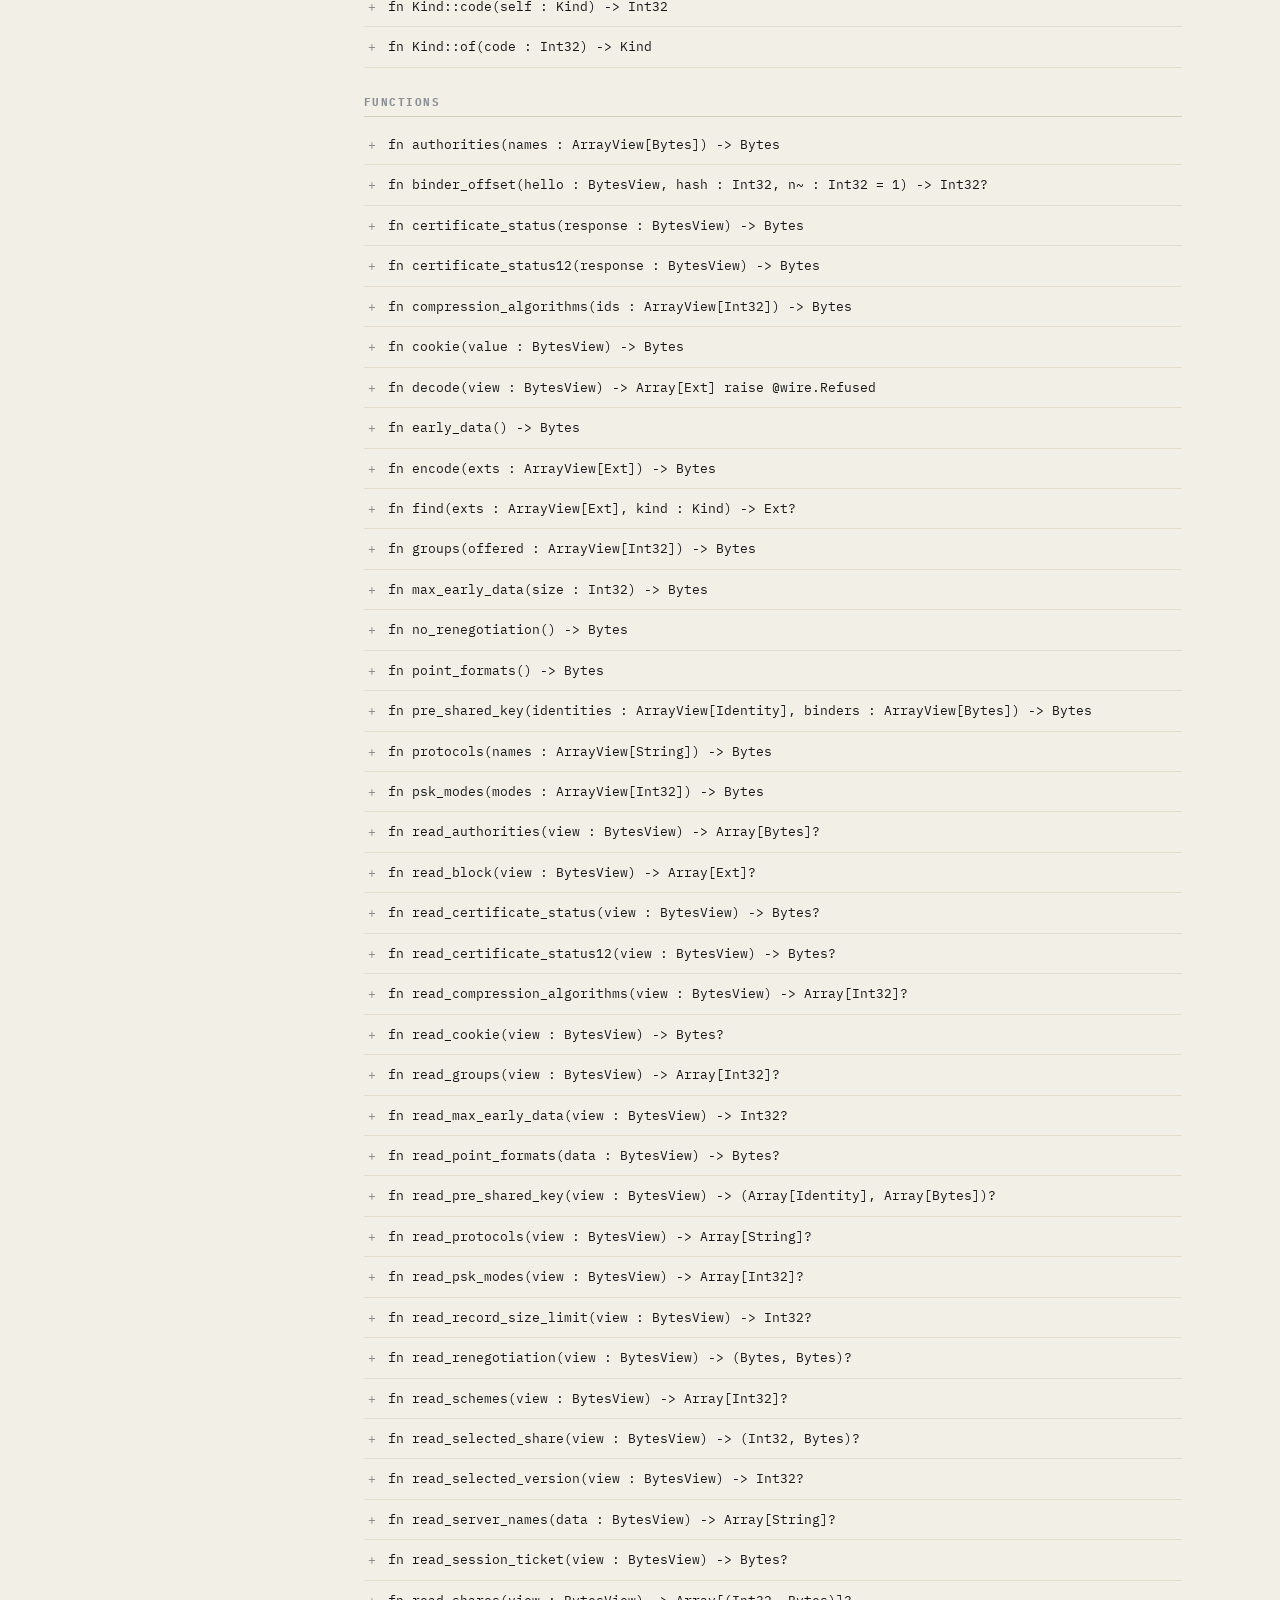
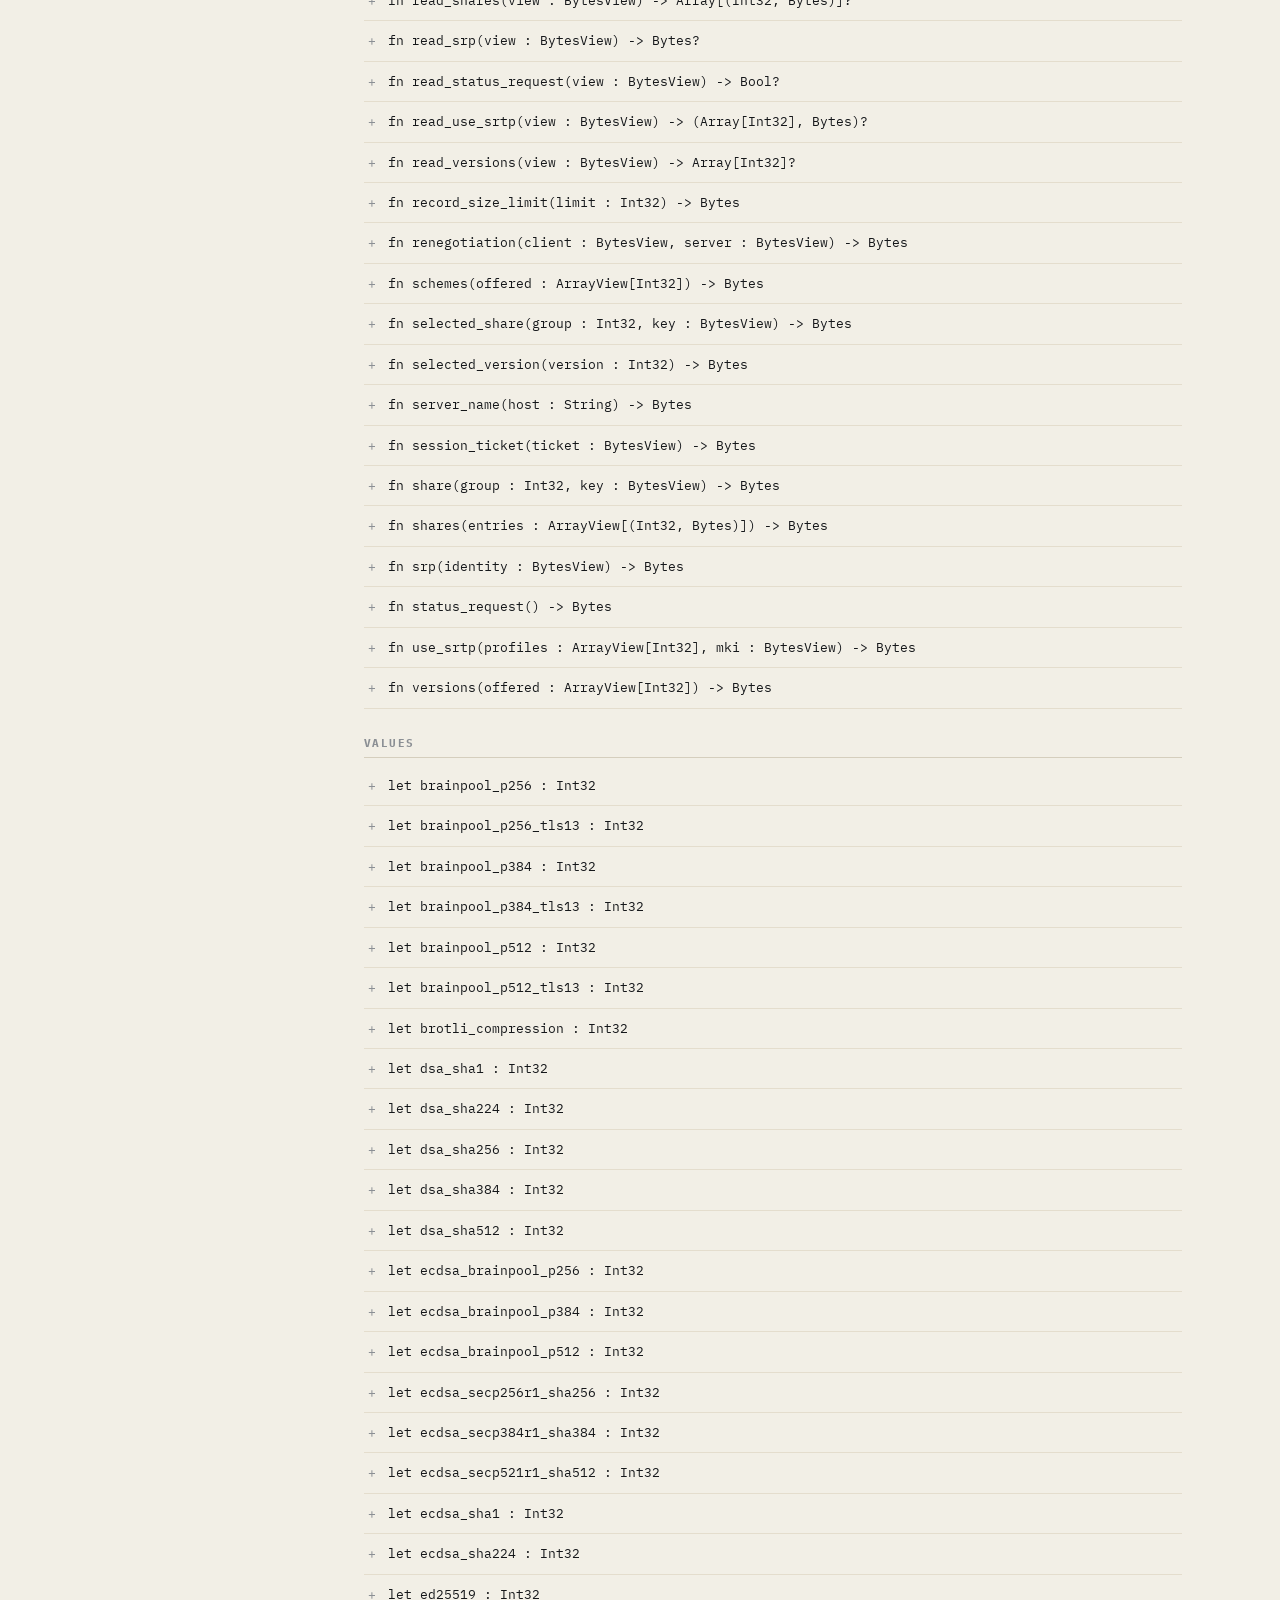
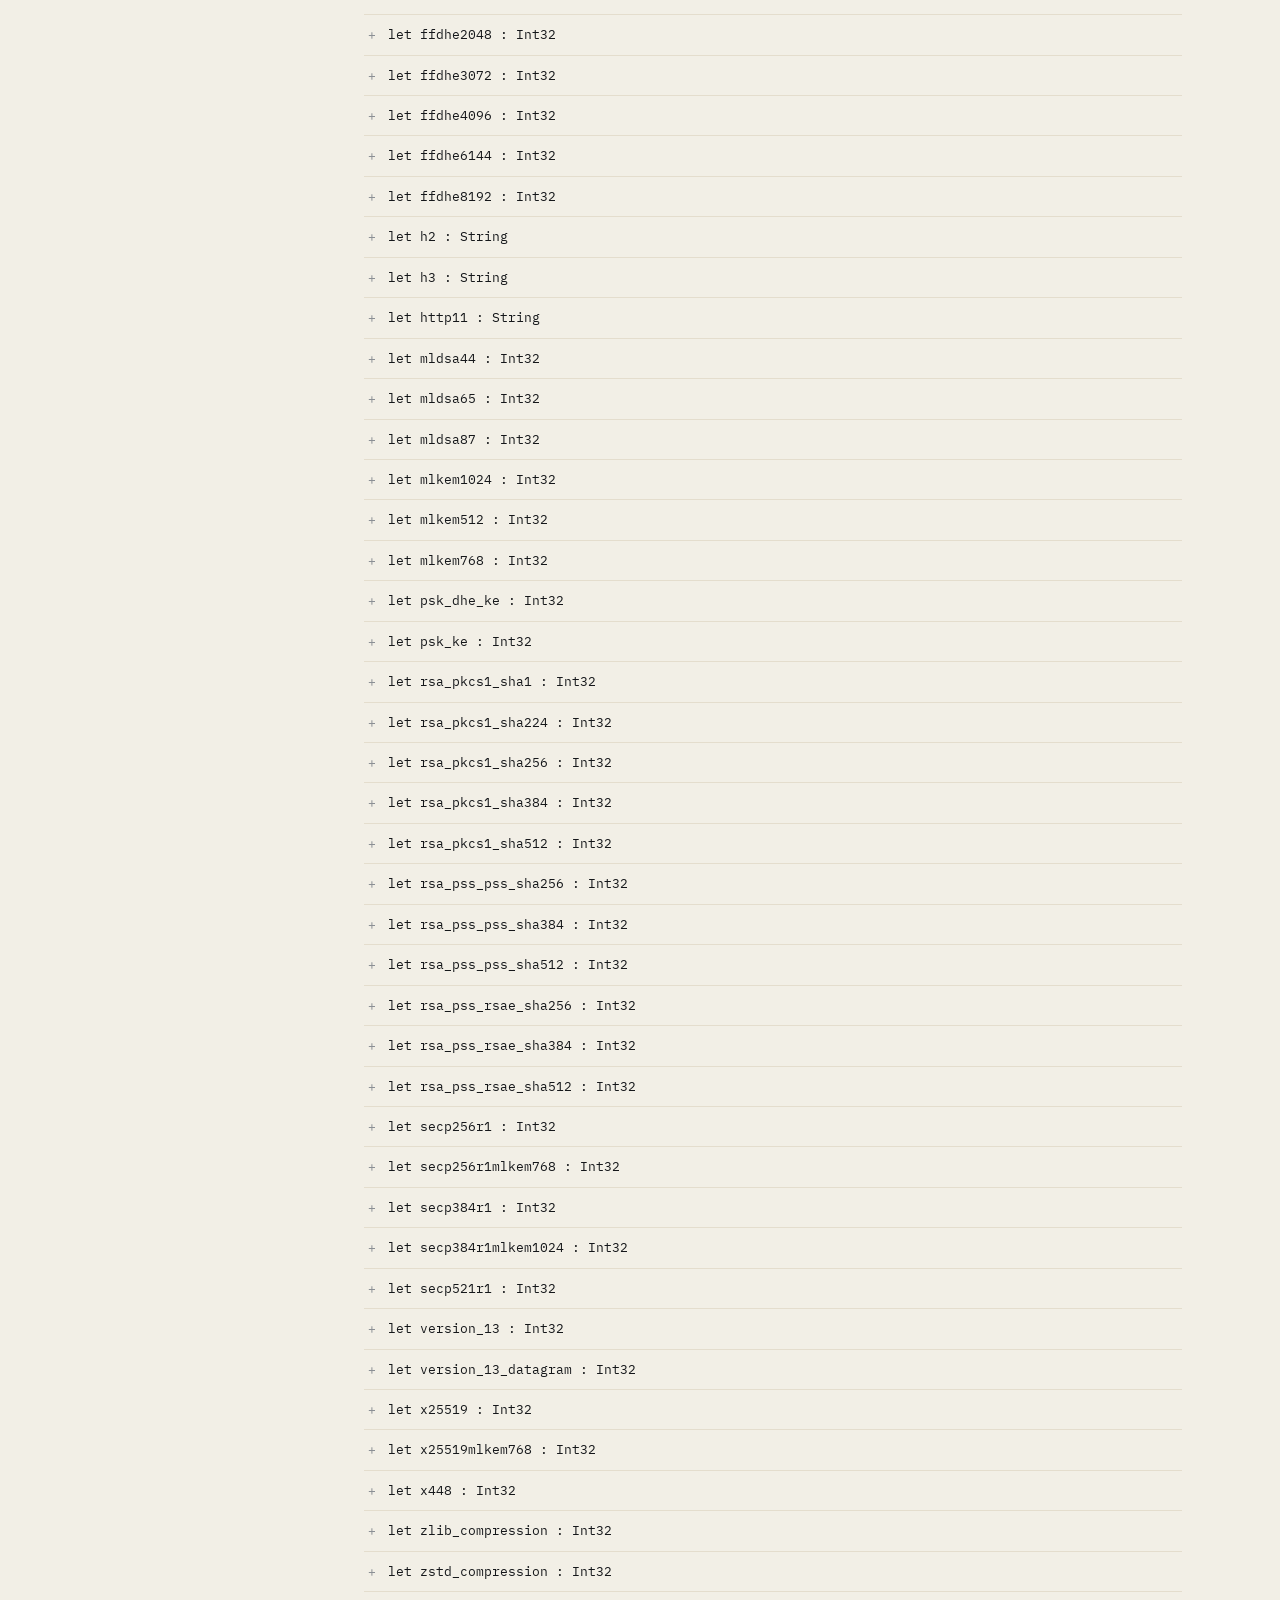
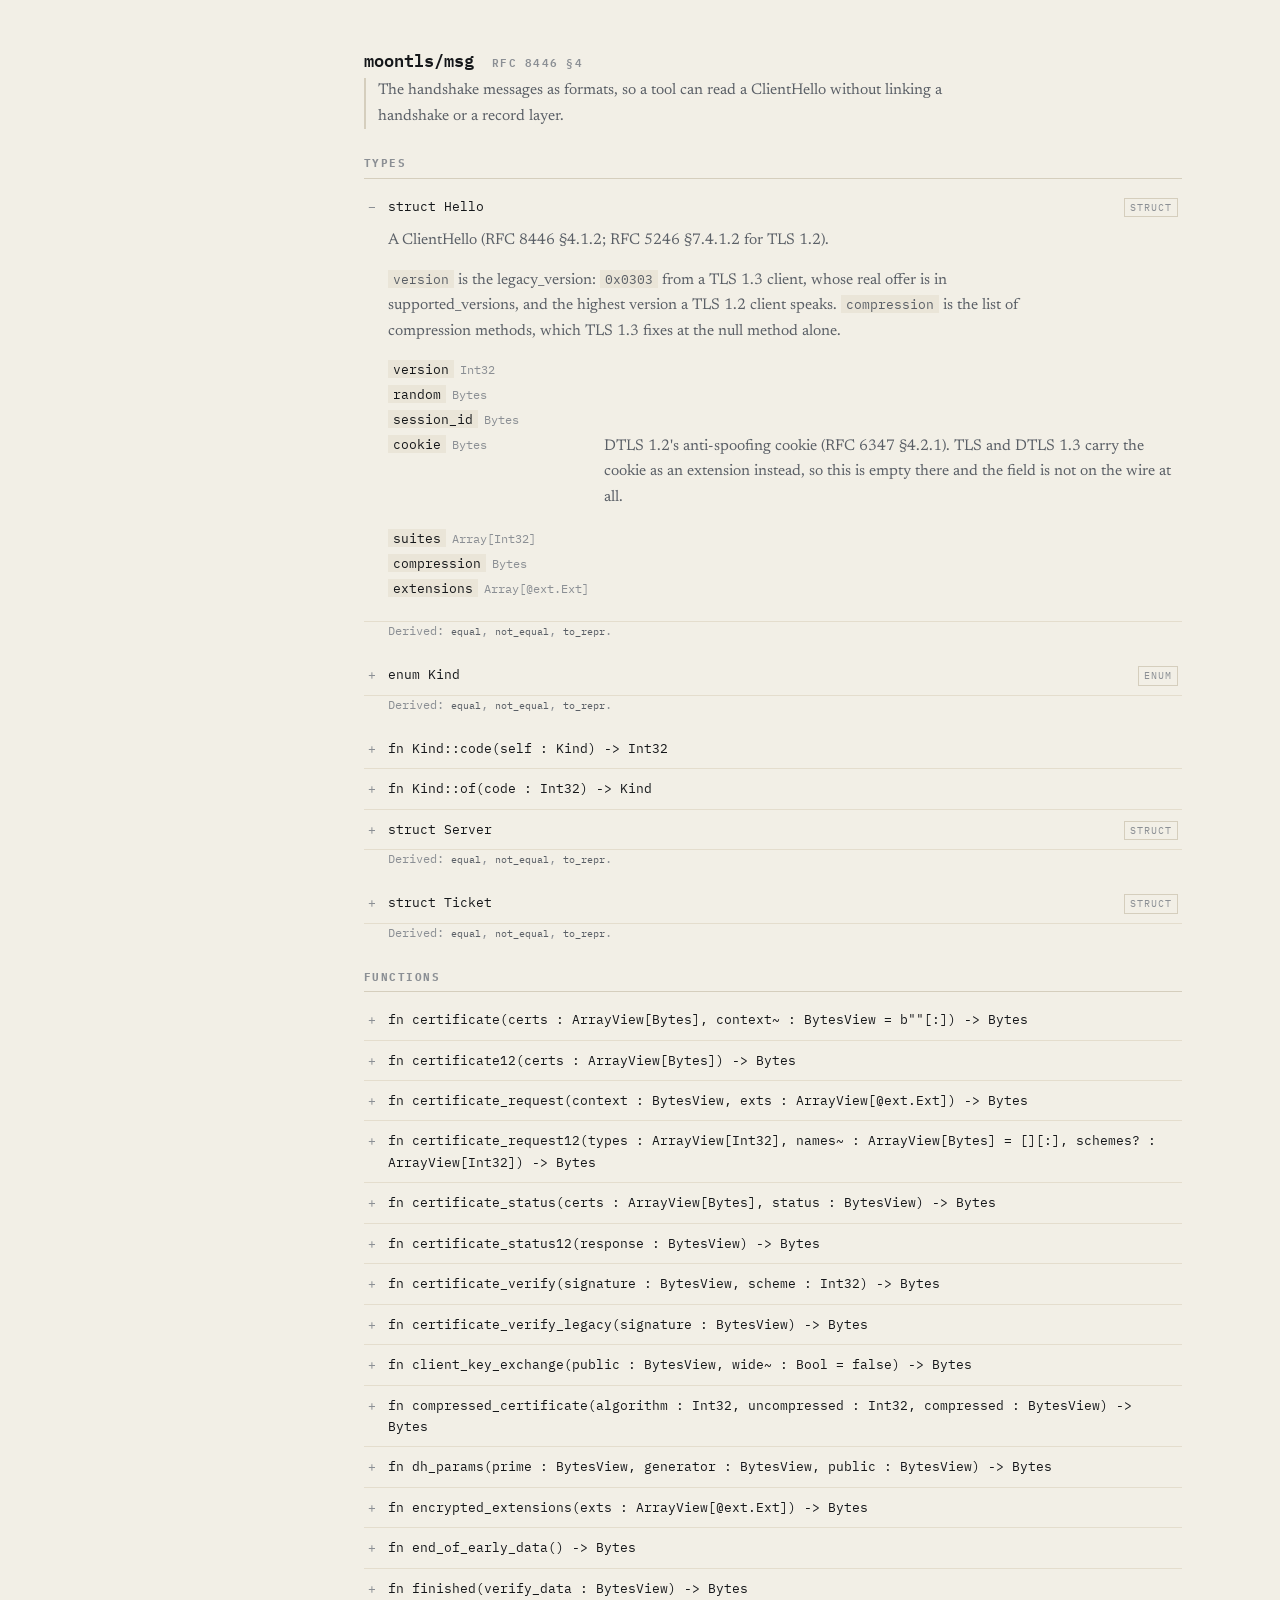
==== commit 619384bd: "feat(moontls): the TLS 1.2 suites of the IANA registry beyond AES and ChaCha20. Signed-off-by: Leo C" ====
--- a/docs/api.html
+++ b/docs/api.html
@@ -51,7 +51,7 @@
     <h1 style="font-size: clamp(30px, 4vw, 44px); margin-bottom: 22px">The reference</h1>
 
 <!-- api:begin -->
-<p class="api-stat">696 public items in 10 packages: everything the interface files publish. The <code>equal</code>, <code>not_equal</code> and <code>to_repr</code> that <code>Eq</code> and <code>Debug</code> bring are named at the foot of the type that carries them.</p>
+<p class="api-stat">723 public items in 10 packages: everything the interface files publish. The <code>equal</code>, <code>not_equal</code> and <code>to_repr</code> that <code>Eq</code> and <code>Debug</code> bring are named at the foot of the type that carries them.</p>
 <!-- written by scripts/gen_api.py; edit that, not this -->
 <div class="pkg" id="pkg-wire">
 <h3>moontls/wire <span class="tag">integers · the read cursor</span></h3>
@@ -185,9 +185,15 @@
 <h3>moontls/record <span class="tag">RFC 8446 §5 · RFC 5246 §6</span></h3>
 <p class="note">Records under any of the three suites, the traffic keys §7.3 derives, and TLS 1.2&#x27;s table of suites with the protection each one names.</p>
 <h4 class="api-group">Types</h4>
-<details class="api-item" id="api-record-Auth" open><summary><span class="pm"></span><span class="decl">enum Auth</span><span class="badge">enum</span></summary><div class="desc"><div class="api-doc"><p>The kind of certificate a suite is for. EdDSA certificates go with <code>Ecdsa</code>, as RFC 8422 §5.1 has.</p></div><div class="api-doc"><dl class="api-fields"><dt><code>Rsa</code></dt><dd></dd><dt><code>Ecdsa</code></dt><dd></dd></dl></div></div></details>
+<details class="api-item" id="api-record-Auth" open><summary><span class="pm"></span><span class="decl">enum Auth</span><span class="badge">enum</span></summary><div class="desc"><div class="api-doc"><p>The kind of certificate a suite is for. EdDSA certificates go with <code>Ecdsa</code>, as RFC 8422 §5.1 has.</p></div><div class="api-doc"><dl class="api-fields"><dt><code>Rsa</code></dt><dd></dd><dt><code>Ecdsa</code></dt><dd></dd><dt><code>Shared</code></dt><dd><p>No certificate: the secret both ends hold is what authenticates.</p></dd><dt><code>Dss</code></dt><dd><p>A DSA certificate, which only TLS 1.2&#x27;s DHE_DSS and SRP_SHA_DSS suites show.</p></dd></dl></div></div></details>
 <p class="derived">Derived: <code id="api-record-Auth-equal">equal</code>, <code id="api-record-Auth-not-equal">not_equal</code>, <code id="api-record-Auth-to-repr">to_repr</code>.</p>
-<details class="api-item" id="api-record-Bulk"><summary><span class="pm"></span><span class="decl">enum Bulk</span><span class="badge">enum</span></summary><div class="desc"><div class="api-doc"><p>How a suite protects its records.</p></div><div class="api-doc"><dl class="api-fields"><dt><code>Aead</code><span class="ty">Suite</span></dt><dd></dd><dt><code>Ccm</code><span class="ty">key~ : Int32, tag~ : Int32</span></dt><dd><p>AES in CCM mode, with a tag of 16 octets or 8 (RFC 6655).</p></dd><dt><code>Cbc</code><span class="ty">key~ : Int32, mac~ : Mac</span></dt><dd><p>AES in CBC mode with HMAC (RFC 5246 §6.2.3.2).</p></dd></dl></div></div></details>
+<details class="api-item" id="api-record-BlockCipher"><summary><span class="pm"></span><span class="decl">enum BlockCipher</span><span class="badge">enum</span></summary><div class="desc"><div class="api-doc"><p>A block cipher a TLS 1.2 suite runs, with its key length.</p></div><div class="api-doc"><dl class="api-fields"><dt><code>Aes128</code></dt><dd></dd><dt><code>Aes256</code></dt><dd></dd><dt><code>Camellia128</code></dt><dd></dd><dt><code>Camellia256</code></dt><dd></dd><dt><code>Aria128</code></dt><dd></dd><dt><code>Aria256</code></dt><dd></dd><dt><code>Seed</code></dt><dd></dd><dt><code>Idea</code></dt><dd></dd><dt><code>TripleDes</code></dt><dd></dd></dl></div></div></details>
+<p class="derived">Derived: <code id="api-record-BlockCipher-equal">equal</code>, <code id="api-record-BlockCipher-not-equal">not_equal</code>, <code id="api-record-BlockCipher-to-repr">to_repr</code>.</p>
+<details class="api-item" id="api-record-BlockCipher-block"><summary><span class="pm"></span><span class="decl">fn BlockCipher::block(self : BlockCipher, key : BytesView) -&gt; &amp;@spec.Block</span></summary><div class="desc"><div class="api-doc"><p>The cipher keyed with <code>key</code>. Aborts on a key of the wrong length: every key reaching it came out of the key block at <code>key_size</code>.</p></div></div></details>
+<details class="api-item" id="api-record-BlockCipher-block-size"><summary><span class="pm"></span><span class="decl">fn BlockCipher::block_size(self : BlockCipher) -&gt; Int32</span></summary><div class="desc"><div class="api-doc"><p>The block length in octets, which is also a CBC record&#x27;s IV length.</p></div></div></details>
+<details class="api-item" id="api-record-BlockCipher-key-size"><summary><span class="pm"></span><span class="decl">fn BlockCipher::key_size(self : BlockCipher) -&gt; Int32</span></summary><div class="desc"><div class="api-doc"><p>The key length in octets.</p></div></div></details>
+<details class="api-item" id="api-record-BlockCipher-name"><summary><span class="pm"></span><span class="decl">fn BlockCipher::name(self : BlockCipher) -&gt; String</span></summary><div class="desc"><div class="api-doc"><p>The cipher&#x27;s part of a suite&#x27;s registry name.</p></div></div></details>
+<details class="api-item" id="api-record-Bulk"><summary><span class="pm"></span><span class="decl">enum Bulk</span><span class="badge">enum</span></summary><div class="desc"><div class="api-doc"><p>How a suite protects its records.</p></div><div class="api-doc"><dl class="api-fields"><dt><code>Gcm</code><span class="ty">BlockCipher</span></dt><dd><p>GCM over a 128-bit block cipher (RFC 5288, RFC 6367, RFC 6209).</p></dd><dt><code>Ccm</code><span class="ty">BlockCipher, tag~ : Int32</span></dt><dd><p>CCM, with a tag of 16 octets or 8 (RFC 6655).</p></dd><dt><code>ChaCha20Poly1305</code></dt><dd><p>ChaCha20-Poly1305 (RFC 7905).</p></dd><dt><code>Cbc</code><span class="ty">BlockCipher, mac~ : Mac</span></dt><dd><p>CBC with HMAC (RFC 5246 §6.2.3.2).</p></dd></dl></div></div></details>
 <p class="derived">Derived: <code id="api-record-Bulk-equal">equal</code>, <code id="api-record-Bulk-not-equal">not_equal</code>, <code id="api-record-Bulk-to-repr">to_repr</code>.</p>
 <details class="api-item" id="api-record-Cipher"><summary><span class="pm"></span><span class="decl">struct Cipher</span><span class="badge">struct</span></summary><div class="desc"><div class="api-doc"><p>One direction&#x27;s record protection: its suite, traffic keys, and the sequence number that keeps their nonces apart. RFC 8446 §5.3 restarts the sequence at zero on every key change.</p></div><div class="api-doc"><dl class="api-fields"><dt><code>suite</code><span class="ty">Suite</span></dt><dd></dd><dt><code>traffic</code><span class="ty">Traffic</span></dt><dd></dd><dt><code>seq</code><span class="ty">UInt64</span></dt><dd></dd></dl></div></div></details>
 <details class="api-item" id="api-record-Cipher-is-tls12"><summary><span class="pm"></span><span class="decl">fn Cipher::is_tls12(self : Cipher) -&gt; Bool</span></summary><div class="desc"><div class="api-doc"><p>Whether this cipher frames records the TLS 1.2 way.</p></div></div></details>
@@ -203,8 +209,9 @@
 <details class="api-item" id="api-record-Cipher-seek"><summary><span class="pm"></span><span class="decl">fn Cipher::seek(self : Cipher, seq : UInt64) -&gt; Unit</span></summary><div class="desc"><div class="api-doc"><p>Continue the sequence at <code>seq</code>. DTLS 1.2 numbers a record with an epoch and a sequence number inside one epoch, which is exactly the eight octets a TLS 1.2 record puts in its associated data: an epoch-shifted value is what makes one cipher serve a datagram header.</p></div></div></details>
 <details class="api-item" id="api-record-Cipher-seq"><summary><span class="pm"></span><span class="decl">fn Cipher::seq(self : Cipher) -&gt; UInt64</span></summary><div class="desc"><div class="api-doc"><p>The sequence number the next record will use.</p></div></div></details>
 <details class="api-item" id="api-record-Cipher-traffic"><summary><span class="pm"></span><span class="decl">fn Cipher::traffic(self : Cipher) -&gt; Traffic</span></summary><div class="desc"><div class="api-doc"><p>The traffic keys in force.</p></div></div></details>
-<details class="api-item" id="api-record-Exchange"><summary><span class="pm"></span><span class="decl">enum Exchange</span><span class="badge">enum</span></summary><div class="desc"><div class="api-doc"><p>How the two ends agree on a premaster secret.</p></div><div class="api-doc"><dl class="api-fields"><dt><code>Ecdhe</code></dt><dd></dd><dt><code>Dhe</code></dt><dd></dd><dt><code>Rsa</code></dt><dd><p>The client encrypts it to the server&#x27;s RSA key. No forward secrecy.</p></dd></dl></div></div></details>
+<details class="api-item" id="api-record-Exchange"><summary><span class="pm"></span><span class="decl">enum Exchange</span><span class="badge">enum</span></summary><div class="desc"><div class="api-doc"><p>How the two ends agree on a premaster secret.</p></div><div class="api-doc"><dl class="api-fields"><dt><code>Ecdhe</code></dt><dd></dd><dt><code>Dhe</code></dt><dd></dd><dt><code>Rsa</code></dt><dd><p>The client encrypts it to the server&#x27;s RSA key. No forward secrecy.</p></dd><dt><code>Psk</code></dt><dd><p>A key both ends hold already, named by its identity (RFC 4279 §2). No forward secrecy.</p></dd><dt><code>DhePsk</code></dt><dd><p>A finite-field exchange keyed together with a pre-shared key (RFC 4279 §3).</p></dd><dt><code>EcdhePsk</code></dt><dd><p>An elliptic-curve exchange keyed together with a pre-shared key (RFC 5489).</p></dd><dt><code>RsaPsk</code></dt><dd><p>A premaster encrypted to the server&#x27;s RSA key, keyed together with a pre-shared key (RFC 4279 §4). No forward secrecy.</p></dd><dt><code>Srp</code></dt><dd><p>SRP-6a over a user name and password, the server holding only a verifier (RFC 5054).</p></dd><dt><code>Dh</code></dt><dd><p>The Diffie-Hellman key in the server&#x27;s certificate and an ephemeral one from the client (RFC 5246 §7.4.2). No forward secrecy. <code>auth</code> names the suite and no longer restricts the certificate&#x27;s issuer in TLS 1.2.</p></dd></dl></div></div></details>
 <p class="derived">Derived: <code id="api-record-Exchange-equal">equal</code>, <code id="api-record-Exchange-not-equal">not_equal</code>, <code id="api-record-Exchange-to-repr">to_repr</code>.</p>
+<details class="api-item" id="api-record-Exchange-takes-psk"><summary><span class="pm"></span><span class="decl">fn Exchange::takes_psk(self : Exchange) -&gt; Bool</span></summary><div class="desc"><div class="api-doc"><p>Whether a pre-shared key goes into the premaster.</p></div></div></details>
 <details class="api-item" id="api-record-Kind"><summary><span class="pm"></span><span class="decl">enum Kind</span><span class="badge">enum</span></summary><div class="desc"><div class="api-doc"><p>What a record carries (RFC 8446 §5).</p>
 <p><code>Other</code> keeps a content type the RFC does not define rather than losing it, but the parser refuses one: an unknown type is an <code>UnexpectedMessage</code>, not something to skip past.</p></div><div class="api-doc"><dl class="api-fields"><dt><code>ChangeCipherSpec</code></dt><dd><p>TLS 1.3 has no change_cipher_spec message. The record survives only so middleboxes watching for a TLS 1.2 handshake see one.</p></dd><dt><code>Alert</code></dt><dd><p>An alert (RFC 8446 §6).</p></dd><dt><code>Handshake</code></dt><dd><p>A handshake message (RFC 8446 §4).</p></dd><dt><code>ApplicationData</code></dt><dd><p>Application data — and the outer <code>opaque_type</code> of every TLSCiphertext, whatever the real type sealed inside turns out to be.</p></dd><dt><code>Ack</code></dt><dd><p>An ACK (RFC 9147 §7). DTLS only — the TLS record parser here refuses it, because a reliable transport has nothing to acknowledge. It is in this enum rather than a second one because the ContentType registry is one registry, and <code>moontls/dtls</code> reads and writes these same records.</p></dd><dt><code>Other</code><span class="ty">Int32</span></dt><dd><p>A content type RFC 8446 §5 does not define.</p></dd></dl></div></div></details>
 <p class="derived">Derived: <code id="api-record-Kind-equal">equal</code>, <code id="api-record-Kind-not-equal">not_equal</code>, <code id="api-record-Kind-to-repr">to_repr</code>.</p>
@@ -271,7 +278,7 @@
 <details class="api-item" id="api-ext-Identity"><summary><span class="pm"></span><span class="decl">struct Identity</span><span class="badge">struct</span></summary><div class="desc"><div class="api-doc"><p>One <code>PskIdentity</code>: an opaque identity and the age the client reports for it, obfuscated by adding the ticket&#x27;s own <code>ticket_age_add</code> (RFC 8446 §4.2.11.1).</p></div><div class="api-doc"><dl class="api-fields"><dt><code>identity</code><span class="ty">Bytes</span></dt><dd></dd><dt><code>age</code><span class="ty">Int32</span></dt><dd></dd></dl></div></div></details>
 <p class="derived">Derived: <code id="api-ext-Identity-equal">equal</code>, <code id="api-ext-Identity-not-equal">not_equal</code>, <code id="api-ext-Identity-to-repr">to_repr</code>.</p>
 <details class="api-item" id="api-ext-Kind"><summary><span class="pm"></span><span class="decl">enum Kind</span><span class="badge">enum</span></summary><div class="desc"><div class="api-doc"><p>Which extension this is (RFC 8446 §4.2, and IANA&#x27;s TLS ExtensionType registry).</p>
-<p><code>Other</code> keeps a type this package has no codec for. An extension is self-describing — a type and a length — so one it does not understand can be carried, forwarded and counted without being parsed, which is what RFC 8446 §4.2 asks a receiver to do with an extension it does not recognise.</p></div><div class="api-doc"><dl class="api-fields"><dt><code>ServerName</code></dt><dd><p>server_name, the SNI a client asks a virtual host by (RFC 6066 §3).</p></dd><dt><code>SupportedGroups</code></dt><dd><p>supported_groups, the named groups offered for key exchange (§4.2.7).</p></dd><dt><code>SignatureAlgorithms</code></dt><dd><p>signature_algorithms, the schemes offered for CertificateVerify (§4.2.3).</p></dd><dt><code>Alpn</code></dt><dd><p>application_layer_protocol_negotiation (RFC 7301 §3.1).</p></dd><dt><code>SupportedVersions</code></dt><dd><p>supported_versions, which is what actually negotiates TLS 1.3 (§4.2.1).</p></dd><dt><code>KeyShare</code></dt><dd><p>key_share, the ephemeral public keys (§4.2.8).</p></dd><dt><code>QuicTransportParameters</code></dt><dd><p>quic_transport_parameters (RFC 9001 §8.2). The payload is QUIC&#x27;s and is carried here without being read.</p></dd><dt><code>UseSrtp</code></dt><dd><p>use_srtp, the SRTP protection profiles a DTLS-SRTP peer offers (RFC 5764 §4.1.1).</p></dd><dt><code>Padding</code></dt><dd><p>padding, the filler some clients add to the ClientHello (RFC 7685).</p></dd><dt><code>PreSharedKey</code></dt><dd><p>pre_shared_key, the PSK identities offered and the one chosen (§4.2.11).</p></dd><dt><code>EarlyData</code></dt><dd><p>early_data, a client&#x27;s 0-RTT offer (§4.2.10).</p></dd><dt><code>PskKeyExchangeModes</code></dt><dd><p>psk_key_exchange_modes, which says whether a PSK is bound to a key exchange (§4.2.9).</p></dd><dt><code>EcPointFormats</code></dt><dd><p>ec_point_formats (RFC 8422 §5.1.2), which only TLS 1.2 sends.</p></dd><dt><code>ExtendedMasterSecret</code></dt><dd><p>extended_master_secret (RFC 7627 §5.1).</p></dd><dt><code>RenegotiationInfo</code></dt><dd><p>renegotiation_info (RFC 5746 §3.2).</p></dd><dt><code>EncryptThenMac</code></dt><dd><p>encrypt_then_mac (RFC 7366 §2), which only CBC suites have a use for.</p></dd><dt><code>SessionTicket</code></dt><dd><p>session_ticket, a TLS 1.2 ticket the server reads and the client hands back (RFC 5077 §3.2).</p></dd><dt><code>StatusRequest</code></dt><dd><p>status_request, the certificate&#x27;s revocation status stapled to the handshake (RFC 6066 §8).</p></dd><dt><code>RecordSizeLimit</code></dt><dd><p>record_size_limit, the largest record this end will read (RFC 8449 §4).</p></dd><dt><code>Heartbeat</code></dt><dd><p>heartbeat, which this library refuses: see <code>Conn</code>&#x27;s handling of a heartbeat record.</p></dd><dt><code>CompressCertificate</code></dt><dd><p>compress_certificate, the algorithms a client will take a Certificate compressed with (RFC 8879 §3).</p></dd><dt><code>Cookie</code></dt><dd><p>cookie, which a HelloRetryRequest hands back to prove the client can receive at the address it claimed (§4.2.2). DTLS leans on it as its denial-of-service countermeasure (RFC 9147 §5.1).</p></dd><dt><code>CertificateAuthorities</code></dt><dd><p>certificate_authorities, the anchors a server will take a client certificate from (§4.2.4).</p></dd><dt><code>PostHandshakeAuth</code></dt><dd><p>post_handshake_auth, a client saying it will answer a CertificateRequest that arrives after the handshake (§4.2.6).</p></dd><dt><code>Other</code><span class="ty">Int32</span></dt><dd><p>A type this package has no codec for, kept as its number.</p></dd></dl></div></div></details>
+<p><code>Other</code> keeps a type this package has no codec for. An extension is self-describing — a type and a length — so one it does not understand can be carried, forwarded and counted without being parsed, which is what RFC 8446 §4.2 asks a receiver to do with an extension it does not recognise.</p></div><div class="api-doc"><dl class="api-fields"><dt><code>ServerName</code></dt><dd><p>server_name, the SNI a client asks a virtual host by (RFC 6066 §3).</p></dd><dt><code>SupportedGroups</code></dt><dd><p>supported_groups, the named groups offered for key exchange (§4.2.7).</p></dd><dt><code>SignatureAlgorithms</code></dt><dd><p>signature_algorithms, the schemes offered for CertificateVerify (§4.2.3).</p></dd><dt><code>Alpn</code></dt><dd><p>application_layer_protocol_negotiation (RFC 7301 §3.1).</p></dd><dt><code>SupportedVersions</code></dt><dd><p>supported_versions, which is what actually negotiates TLS 1.3 (§4.2.1).</p></dd><dt><code>KeyShare</code></dt><dd><p>key_share, the ephemeral public keys (§4.2.8).</p></dd><dt><code>QuicTransportParameters</code></dt><dd><p>quic_transport_parameters (RFC 9001 §8.2). The payload is QUIC&#x27;s and is carried here without being read.</p></dd><dt><code>UseSrtp</code></dt><dd><p>use_srtp, the SRTP protection profiles a DTLS-SRTP peer offers (RFC 5764 §4.1.1).</p></dd><dt><code>Padding</code></dt><dd><p>padding, the filler some clients add to the ClientHello (RFC 7685).</p></dd><dt><code>PreSharedKey</code></dt><dd><p>pre_shared_key, the PSK identities offered and the one chosen (§4.2.11).</p></dd><dt><code>EarlyData</code></dt><dd><p>early_data, a client&#x27;s 0-RTT offer (§4.2.10).</p></dd><dt><code>PskKeyExchangeModes</code></dt><dd><p>psk_key_exchange_modes, which says whether a PSK is bound to a key exchange (§4.2.9).</p></dd><dt><code>EcPointFormats</code></dt><dd><p>ec_point_formats (RFC 8422 §5.1.2), which only TLS 1.2 sends.</p></dd><dt><code>ExtendedMasterSecret</code></dt><dd><p>extended_master_secret (RFC 7627 §5.1).</p></dd><dt><code>RenegotiationInfo</code></dt><dd><p>renegotiation_info (RFC 5746 §3.2).</p></dd><dt><code>EncryptThenMac</code></dt><dd><p>encrypt_then_mac (RFC 7366 §2), which only CBC suites have a use for.</p></dd><dt><code>SessionTicket</code></dt><dd><p>session_ticket, a TLS 1.2 ticket the server reads and the client hands back (RFC 5077 §3.2).</p></dd><dt><code>StatusRequest</code></dt><dd><p>status_request, the certificate&#x27;s revocation status stapled to the handshake (RFC 6066 §8).</p></dd><dt><code>RecordSizeLimit</code></dt><dd><p>record_size_limit, the largest record this end will read (RFC 8449 §4).</p></dd><dt><code>Heartbeat</code></dt><dd><p>heartbeat, which this library refuses: see <code>Conn</code>&#x27;s handling of a heartbeat record.</p></dd><dt><code>CompressCertificate</code></dt><dd><p>compress_certificate, the algorithms a client will take a Certificate compressed with (RFC 8879 §3).</p></dd><dt><code>Cookie</code></dt><dd><p>cookie, which a HelloRetryRequest hands back to prove the client can receive at the address it claimed (§4.2.2). DTLS leans on it as its denial-of-service countermeasure (RFC 9147 §5.1).</p></dd><dt><code>CertificateAuthorities</code></dt><dd><p>certificate_authorities, the anchors a server will take a client certificate from (§4.2.4).</p></dd><dt><code>PostHandshakeAuth</code></dt><dd><p>post_handshake_auth, a client saying it will answer a CertificateRequest that arrives after the handshake (§4.2.6).</p></dd><dt><code>Srp</code></dt><dd><p>srp, the user name a TLS 1.2 client logs in with over SRP (RFC 5054 §2.8.1).</p></dd><dt><code>Other</code><span class="ty">Int32</span></dt><dd><p>A type this package has no codec for, kept as its number.</p></dd></dl></div></div></details>
 <p class="derived">Derived: <code id="api-ext-Kind-equal">equal</code>, <code id="api-ext-Kind-not-equal">not_equal</code>, <code id="api-ext-Kind-to-repr">to_repr</code>.</p>
 <details class="api-item" id="api-ext-Kind-code"><summary><span class="pm"></span><span class="decl">fn Kind::code(self : Kind) -&gt; Int32</span></summary><div class="desc"><div class="api-doc"><p>The two octets this extension type goes on the wire as.</p></div></div></details>
 <details class="api-item" id="api-ext-Kind-of"><summary><span class="pm"></span><span class="decl">fn Kind::of(code : Int32) -&gt; Kind</span></summary><div class="desc"><div class="api-doc"><p>The extension type a code names. Never fails: one without a codec here becomes <code>Other</code>.</p></div></div></details>
@@ -318,6 +325,7 @@
 <details class="api-item" id="api-ext-read-server-names"><summary><span class="pm"></span><span class="decl">fn read_server_names(data : BytesView) -&gt; Array[String]?</span></summary><div class="desc"><div class="api-doc"><p>The host_name a server_name payload carries, or <code>None</code> when it is malformed. RFC 6066 §3 defines no other name type, and gives one no length a reader could skip it by, so an entry of another type is malformed too.</p></div></div></details>
 <details class="api-item" id="api-ext-read-session-ticket"><summary><span class="pm"></span><span class="decl">fn read_session_ticket(view : BytesView) -&gt; Bytes?</span></summary><div class="desc"><div class="api-doc"><p>The ticket such a payload carries: empty is a legitimate value, and <code>None</code> means only that it does not fit its own length.</p></div></div></details>
 <details class="api-item" id="api-ext-read-shares"><summary><span class="pm"></span><span class="decl">fn read_shares(view : BytesView) -&gt; Array[(Int32, Bytes)]?</span></summary><div class="desc"><div class="api-doc"><p>The shares such a payload offers, in order; an empty list asks the server to pick a group and retry (RFC 8446 §4.2.8).</p></div></div></details>
+<details class="api-item" id="api-ext-read-srp"><summary><span class="pm"></span><span class="decl">fn read_srp(view : BytesView) -&gt; Bytes?</span></summary><div class="desc"><div class="api-doc"><p>The user name an srp extension carries, <code>None</code> when the payload is not exactly one.</p></div></div></details>
 <details class="api-item" id="api-ext-read-status-request"><summary><span class="pm"></span><span class="decl">fn read_status_request(view : BytesView) -&gt; Bool?</span></summary><div class="desc"><div class="api-doc"><p>Whether such a payload asks for OCSP at all, and <code>None</code> when it does not parse. The responder list and the request extensions are read and dropped: this server staples one response.</p></div></div></details>
 <details class="api-item" id="api-ext-read-use-srtp"><summary><span class="pm"></span><span class="decl">fn read_use_srtp(view : BytesView) -&gt; (Array[Int32], Bytes)?</span></summary><div class="desc"><div class="api-doc"><p>The profiles and MKI such a payload carries, or <code>None</code> when it does not fit its lengths.</p>
 <p>A profile list of odd length is a decode failure rather than a list with the last octet dropped: RFC 5764 §4.1.2 makes each profile two octets, so an odd length means the sender and the receiver disagree about the structure.</p></div></div></details>
@@ -333,6 +341,7 @@
 <details class="api-item" id="api-ext-session-ticket"><summary><span class="pm"></span><span class="decl">fn session_ticket(ticket : BytesView) -&gt; Bytes</span></summary><div class="desc"><div class="api-doc"><p>A <code>session_ticket</code> payload (RFC 5077 §3.2): the ticket the client hands back, or nothing at all, which is a server saying it will send one.</p></div></div></details>
 <details class="api-item" id="api-ext-share"><summary><span class="pm"></span><span class="decl">fn share(group : Int32, key : BytesView) -&gt; Bytes</span></summary><div class="desc"><div class="api-doc"><p>One <code>KeyShareEntry</code>: the named group, the key&#x27;s length, then the key (RFC 8446 §4.2.8).</p></div></div></details>
 <details class="api-item" id="api-ext-shares"><summary><span class="pm"></span><span class="decl">fn shares(entries : ArrayView[(Int32, Bytes)]) -&gt; Bytes</span></summary><div class="desc"><div class="api-doc"><p>A ClientHello&#x27;s <code>key_share</code> payload: the <code>client_shares</code> length, then the <code>KeyShareEntry</code> list.</p></div></div></details>
+<details class="api-item" id="api-ext-srp"><summary><span class="pm"></span><span class="decl">fn srp(identity : BytesView) -&gt; Bytes</span></summary><div class="desc"><div class="api-doc"><p>The srp extension&#x27;s payload: the user name, one to 255 octets (RFC 5054 §2.8.1).</p></div></div></details>
 <details class="api-item" id="api-ext-status-request"><summary><span class="pm"></span><span class="decl">fn status_request() -&gt; Bytes</span></summary><div class="desc"><div class="api-doc"><p>A ClientHello&#x27;s <code>status_request</code> (RFC 6066 §8): the OCSP status of the leaf, please. The two empty vectors are the ones that extension gives a client that has no preferences to state.</p></div></div></details>
 <details class="api-item" id="api-ext-use-srtp"><summary><span class="pm"></span><span class="decl">fn use_srtp(profiles : ArrayView[Int32], mki : BytesView) -&gt; Bytes</span></summary><div class="desc"><div class="api-doc"><p>A <code>use_srtp</code> payload (RFC 5764 §4.1.2): the protection profiles offered, then the master key identifier.</p>
 <p>A client sends every profile it will accept; a server answers with exactly one, which is why the same codec serves both ends and the count is left to the caller. The MKI is empty in every profile this family implements — RFC 5764 §4.1.2 allows one, and nothing here needs it.</p></div></div></details>
@@ -345,6 +354,11 @@
 <details class="api-item" id="api-ext-brainpool-p512"><summary><span class="pm"></span><span class="decl">let brainpool_p512 : Int32</span></summary><div class="desc"><div class="api-doc"><p>brainpoolP512r1 (RFC 7027).</p></div></div></details>
 <details class="api-item" id="api-ext-brainpool-p512-tls13"><summary><span class="pm"></span><span class="decl">let brainpool_p512_tls13 : Int32</span></summary><div class="desc"><div class="api-doc"><p>brainpoolP512r1tls13 (RFC 8734 §2).</p></div></div></details>
 <details class="api-item" id="api-ext-brotli-compression"><summary><span class="pm"></span><span class="decl">let brotli_compression : Int32</span></summary><div class="desc"><div class="api-doc"><p>brotli, §4.2&#x27;s second.</p></div></div></details>
+<details class="api-item" id="api-ext-dsa-sha1"><summary><span class="pm"></span><span class="decl">let dsa_sha1 : Int32</span></summary><div class="desc"><div class="api-doc"><p>dsa_sha1, which RFC 9155 forbids in new work.</p></div></div></details>
+<details class="api-item" id="api-ext-dsa-sha224"><summary><span class="pm"></span><span class="decl">let dsa_sha224 : Int32</span></summary><div class="desc"><div class="api-doc"><p>dsa_sha224.</p></div></div></details>
+<details class="api-item" id="api-ext-dsa-sha256"><summary><span class="pm"></span><span class="decl">let dsa_sha256 : Int32</span></summary><div class="desc"><div class="api-doc"><p>dsa_sha256 (RFC 5246 §7.4.1.4.1). DSA signs in TLS 1.2 only; TLS 1.3 dropped it.</p></div></div></details>
+<details class="api-item" id="api-ext-dsa-sha384"><summary><span class="pm"></span><span class="decl">let dsa_sha384 : Int32</span></summary><div class="desc"><div class="api-doc"><p>dsa_sha384.</p></div></div></details>
+<details class="api-item" id="api-ext-dsa-sha512"><summary><span class="pm"></span><span class="decl">let dsa_sha512 : Int32</span></summary><div class="desc"><div class="api-doc"><p>dsa_sha512.</p></div></div></details>
 <details class="api-item" id="api-ext-ecdsa-brainpool-p256"><summary><span class="pm"></span><span class="decl">let ecdsa_brainpool_p256 : Int32</span></summary><div class="desc"><div class="api-doc"><p>ecdsa_brainpoolP256r1tls13_sha256 (RFC 8734).</p></div></div></details>
 <details class="api-item" id="api-ext-ecdsa-brainpool-p384"><summary><span class="pm"></span><span class="decl">let ecdsa_brainpool_p384 : Int32</span></summary><div class="desc"><div class="api-doc"><p>ecdsa_brainpoolP384r1tls13_sha384 (RFC 8734).</p></div></div></details>
 <details class="api-item" id="api-ext-ecdsa-brainpool-p512"><summary><span class="pm"></span><span class="decl">let ecdsa_brainpool_p512 : Int32</span></summary><div class="desc"><div class="api-doc"><p>ecdsa_brainpoolP512r1tls13_sha512 (RFC 8734).</p></div></div></details>
@@ -440,6 +454,7 @@
 <details class="api-item" id="api-msg-key-params"><summary><span class="pm"></span><span class="decl">fn key_params(group : Int32, public : BytesView) -&gt; Bytes</span></summary><div class="desc"><div class="api-doc"><p>What a ServerKeyExchange&#x27;s signature covers besides the two randoms (RFC 8422 §5.4): the curve type, the named curve, and the server&#x27;s public value.</p></div></div></details>
 <details class="api-item" id="api-msg-new-session-ticket"><summary><span class="pm"></span><span class="decl">fn new_session_ticket(t : Ticket) -&gt; Bytes</span></summary><div class="desc"><div class="api-doc"><p>Encode a NewSessionTicket as a whole handshake message.</p></div></div></details>
 <details class="api-item" id="api-msg-new-session-ticket12"><summary><span class="pm"></span><span class="decl">fn new_session_ticket12(lifetime : Int32, ticket : BytesView) -&gt; Bytes</span></summary><div class="desc"><div class="api-doc"><p>A TLS 1.2 NewSessionTicket (RFC 5077 §3.3): the lifetime in seconds, and the ticket.</p></div></div></details>
+<details class="api-item" id="api-msg-psk-identity"><summary><span class="pm"></span><span class="decl">fn psk_identity(identity : BytesView, rest : BytesView) -&gt; Bytes</span></summary><div class="desc"><div class="api-doc"><p>A PSK message (RFC 4279 §2): the identity a ClientKeyExchange names, or the hint a ServerKeyExchange gives, ahead of whatever else the exchange carries.</p></div></div></details>
 <details class="api-item" id="api-msg-read-certificate"><summary><span class="pm"></span><span class="decl">fn read_certificate(body : BytesView) -&gt; (Bytes, Array[Bytes])?</span></summary><div class="desc"><div class="api-doc"><p>Decode a Certificate body into its <code>certificate_request_context</code> and the DER certificates, skipping each entry&#x27;s extensions, or <code>None</code> when it does not fit its lengths: an empty certificate is not one (<code>cert_data&lt;1..2^24-1&gt;</code>).</p></div></div></details>
 <details class="api-item" id="api-msg-read-certificate12"><summary><span class="pm"></span><span class="decl">fn read_certificate12(body : BytesView) -&gt; Array[Bytes]?</span></summary><div class="desc"><div class="api-doc"><p>A TLS 1.2 Certificate body as DER certificates, or <code>None</code> when it does not fit its lengths.</p></div></div></details>
 <details class="api-item" id="api-msg-read-certificate-entries"><summary><span class="pm"></span><span class="decl">fn read_certificate_entries(body : BytesView) -&gt; (Bytes, Array[Bytes], Array[Array[@ext.Ext]])?</span></summary><div class="desc"><div class="api-doc"><p>A Certificate body&#x27;s context, its chain, and the extensions of each entry — which is what a client needs to find the OCSP response stapled to the leaf.</p></div></div></details>
@@ -452,21 +467,27 @@
 <details class="api-item" id="api-msg-read-client-key-exchange"><summary><span class="pm"></span><span class="decl">fn read_client_key_exchange(body : BytesView, wide~ : Bool = false) -&gt; Bytes?</span></summary><div class="desc"><div class="api-doc"><p>The value in a ClientKeyExchange body, <code>wide</code> as in <code>client_key_exchange</code>.</p></div></div></details>
 <details class="api-item" id="api-msg-read-compressed-certificate"><summary><span class="pm"></span><span class="decl">fn read_compressed_certificate(body : BytesView) -&gt; (Int32, Int32, Bytes)?</span></summary><div class="desc"><div class="api-doc"><p>The algorithm, uncompressed length and compressed octets such a body carries, or <code>None</code> when it does not fit its lengths.</p></div></div></details>
 <details class="api-item" id="api-msg-read-dh-key-exchange"><summary><span class="pm"></span><span class="decl">fn read_dh_key_exchange(body : BytesView) -&gt; (Bytes, Bytes, Bytes, Int32, Bytes)?</span></summary><div class="desc"><div class="api-doc"><p>A DHE ServerKeyExchange&#x27;s prime, generator, public value, signature scheme and signature, as they were written, since the signature covers them that way.</p></div></div></details>
+<details class="api-item" id="api-msg-read-dh-params"><summary><span class="pm"></span><span class="decl">fn read_dh_params(body : BytesView) -&gt; (Bytes, Bytes, Bytes)?</span></summary><div class="desc"><div class="api-doc"><p>The parameters of a DHE ServerKeyExchange that carries no signature (RFC 4279 §3): the prime, the generator and the public value.</p></div></div></details>
 <details class="api-item" id="api-msg-read-encrypted-extensions"><summary><span class="pm"></span><span class="decl">fn read_encrypted_extensions(body : BytesView) -&gt; Array[@ext.Ext]?</span></summary><div class="desc"><div class="api-doc"><p>Decode an EncryptedExtensions body, or <code>None</code> if it is truncated.</p></div></div></details>
 <details class="api-item" id="api-msg-read-hello"><summary><span class="pm"></span><span class="decl">fn read_hello(body : BytesView, cookie~ : Bool = false) -&gt; Hello?</span></summary><div class="desc"><div class="api-doc"><p>Decode a ClientHello from a handshake body, or <code>None</code> when it does not fit its lengths: a suite list empty or of odd length, no compression method, a session_id past 32 octets.</p></div></div></details>
 <details class="api-item" id="api-msg-read-hello-verify-request"><summary><span class="pm"></span><span class="decl">fn read_hello_verify_request(body : BytesView) -&gt; Bytes?</span></summary><div class="desc"><div class="api-doc"><p>The cookie a HelloVerifyRequest carries, or <code>None</code> when the body does not fit its lengths.</p></div></div></details>
+<details class="api-item" id="api-msg-read-key-params"><summary><span class="pm"></span><span class="decl">fn read_key_params(body : BytesView) -&gt; (Int32, Bytes)?</span></summary><div class="desc"><div class="api-doc"><p>The parameters of an ECDHE ServerKeyExchange that carries no signature, as the PSK exchanges send them after the identity hint (RFC 5489 §2): the group and the public value.</p></div></div></details>
 <details class="api-item" id="api-msg-read-new-session-ticket"><summary><span class="pm"></span><span class="decl">fn read_new_session_ticket(body : BytesView) -&gt; Ticket?</span></summary><div class="desc"><div class="api-doc"><p>Decode a NewSessionTicket body, or <code>None</code> when it does not fit its lengths: a ticket of no octets is not one (<code>ticket&lt;1..2^16-1&gt;</code>).</p></div></div></details>
 <details class="api-item" id="api-msg-read-new-session-ticket12"><summary><span class="pm"></span><span class="decl">fn read_new_session_ticket12(body : BytesView) -&gt; (Int32, Bytes)?</span></summary><div class="desc"><div class="api-doc"><p>The lifetime and ticket a TLS 1.2 NewSessionTicket carries, or <code>None</code> when it does not fit its lengths.</p></div></div></details>
+<details class="api-item" id="api-msg-read-psk-identity"><summary><span class="pm"></span><span class="decl">fn read_psk_identity(body : BytesView) -&gt; (Bytes, BytesView)?</span></summary><div class="desc"><div class="api-doc"><p>The identity or hint at the front of a PSK message and what follows it.</p></div></div></details>
 <details class="api-item" id="api-msg-read-server-hello"><summary><span class="pm"></span><span class="decl">fn read_server_hello(body : BytesView) -&gt; Server?</span></summary><div class="desc"><div class="api-doc"><p>Decode a ServerHello from a handshake body, or <code>None</code> when it does not fit its lengths.</p></div></div></details>
 <details class="api-item" id="api-msg-read-server-key-exchange"><summary><span class="pm"></span><span class="decl">fn read_server_key_exchange(body : BytesView) -&gt; (Int32, Bytes, Int32, Bytes)?</span></summary><div class="desc"><div class="api-doc"><p>An ECDHE ServerKeyExchange&#x27;s group, public value, signature scheme and signature, or <code>None</code> for anything else: a named curve is the only <code>curve_type</code> TLS still has.</p></div></div></details>
+<details class="api-item" id="api-msg-read-srp-exchange"><summary><span class="pm"></span><span class="decl">fn read_srp_exchange(body : BytesView, signed~ : Bool) -&gt; (Bytes, Bytes, Bytes, Bytes, Int32, Bytes)?</span></summary><div class="desc"><div class="api-doc"><p>An SRP ServerKeyExchange: the prime, generator, salt and public value, and when <code>signed</code> the scheme and signature after them (zero and empty otherwise).</p></div></div></details>
 <details class="api-item" id="api-msg-server-hello"><summary><span class="pm"></span><span class="decl">fn server_hello(sh : Server) -&gt; Bytes</span></summary><div class="desc"><div class="api-doc"><p>Encode a ServerHello as a whole handshake message.</p></div></div></details>
 <details class="api-item" id="api-msg-server-key-exchange"><summary><span class="pm"></span><span class="decl">fn server_key_exchange(params : BytesView, scheme : Int32, signature : BytesView) -&gt; Bytes</span></summary><div class="desc"><div class="api-doc"><p>A ServerKeyExchange body: the parameters, the signature scheme and the signature.</p></div></div></details>
 <details class="api-item" id="api-msg-signed"><summary><span class="pm"></span><span class="decl">fn signed(context : String, transcript : BytesView) -&gt; Bytes</span></summary><div class="desc"><div class="api-doc"><p>What a CertificateVerify signs (RFC 8446 §4.4.3): 64 octets of <code>0x20</code>, the context string, a single <code>0x00</code> separator, then the transcript hash through the Certificate message.</p>
 <p>The 64 spaces and the context string are what stop a signature made for one role, or for an earlier version of the protocol, from counting as one made for another.</p></div></div></details>
+<details class="api-item" id="api-msg-srp-params"><summary><span class="pm"></span><span class="decl">fn srp_params(prime : BytesView, generator : BytesView, salt : BytesView, public : BytesView) -&gt; Bytes</span></summary><div class="desc"><div class="api-doc"><p>ServerSRPParams (RFC 5054 §2.8.2): the prime, the generator, the salt and the server&#x27;s public value, which a ServerKeyExchange signs when a certificate came before it.</p></div></div></details>
 <details class="api-item" id="api-msg-unframe"><summary><span class="pm"></span><span class="decl">fn unframe(view : BytesView) -&gt; (Kind, Bytes)?</span></summary><div class="desc"><div class="api-doc"><p>One handshake message&#x27;s type and body, or <code>None</code> while the view is short of a whole message.</p>
 <p>The framing is all this reads. What a body means is the codec for that type, below — which is why a message this package has no codec for still comes back rather than failing.</p></div></div></details>
 <h4 class="api-group">Values</h4>
 <details class="api-item" id="api-msg-client-context"><summary><span class="pm"></span><span class="decl">let client_context : String</span></summary><div class="desc"><div class="api-doc"><p>The client&#x27;s CertificateVerify context string (RFC 8446 §4.4.3).</p></div></div></details>
+<details class="api-item" id="api-msg-dss-sign"><summary><span class="pm"></span><span class="decl">let dss_sign : Int32</span></summary><div class="desc"><div class="api-doc"><p><code>dss_sign</code>, the client certificate type of a DSA key (RFC 5246 §7.4.4).</p></div></div></details>
 <details class="api-item" id="api-msg-ecdsa-sign"><summary><span class="pm"></span><span class="decl">let ecdsa_sign : Int32</span></summary><div class="desc"><div class="api-doc"><p><code>ecdsa_sign</code>, the client certificate type of an ECDSA key (RFC 8422 §5.8).</p></div></div></details>
 <details class="api-item" id="api-msg-rsa-sign"><summary><span class="pm"></span><span class="decl">let rsa_sign : Int32</span></summary><div class="desc"><div class="api-doc"><p><code>rsa_sign</code>, the client certificate type of an RSA key (RFC 5246 §7.4.4).</p></div></div></details>
 <details class="api-item" id="api-msg-server-context"><summary><span class="pm"></span><span class="decl">let server_context : String</span></summary><div class="desc"><div class="api-doc"><p>The server&#x27;s CertificateVerify context string (RFC 8446 §4.4.3).</p></div></div></details>
@@ -757,8 +778,8 @@
 <details class="api-item" id="api-tls-Ask" open><summary><span class="pm"></span><span class="decl">enum Ask</span><span class="badge">enum</span></summary><div class="desc"><div class="api-doc"><p>How much the server asks of the client&#x27;s certificate (RFC 8446 §4.4.2).</p></div><div class="api-doc"><dl class="api-fields"><dt><code>Off</code></dt><dd><p>No CertificateRequest is sent, and one that arrives is an unexpected_message.</p></dd><dt><code>Requested</code></dt><dd><p>One is sent; a client with nothing to show answers with an empty Certificate.</p></dd><dt><code>Required</code></dt><dd><p>One is sent; a client with nothing to show is given certificate_required.</p></dd><dt><code>Deferred</code></dt><dd><p>None in the handshake; one whenever the application asks, with <code>Conn::request_certificate</code> (RFC 8446 §4.6.2). TLS 1.2 has no such request and never asks.</p></dd></dl></div></div></details>
 <p class="derived">Derived: <code id="api-tls-Ask-equal">equal</code>, <code id="api-tls-Ask-not-equal">not_equal</code>, <code id="api-tls-Ask-to-repr">to_repr</code>.</p>
 <details class="api-item" id="api-tls-Client"><summary><span class="pm"></span><span class="decl">struct Client</span><span class="badge">struct</span></summary><div class="desc"><div class="api-doc"><p>A client&#x27;s configuration: the trust anchors, the application protocols it offers, the suites of each version and the groups it offers, how it judges the chain, the path-validation policy, and <code>dh_bits</code>, the smallest prime it takes from a server.</p>
-<p><code>cert</code> and <code>cert_key</code> are the certificate chain (DER, leaf first) and key a server&#x27;s CertificateRequest is answered with; empty means the client has none to show. A client with one also offers post_handshake_auth, so a server may ask for it after the handshake (RFC 8446 §4.6.2).</p></div><div class="api-doc"><dl class="api-fields"><dt><code>roots</code><span class="ty">@x509.Roots</span></dt><dd></dd><dt><code>alpn</code><span class="ty">Array[String]</span></dt><dd></dd><dt><code>suites</code><span class="ty">Array[@record.Suite]</span></dt><dd></dd><dt><code>suites12</code><span class="ty">Array[@record.Suite12]</span></dt><dd></dd><dt><code>schemes12</code><span class="ty">Array[Int32]</span></dt><dd></dd><dt><code>groups</code><span class="ty">Array[Int32]</span></dt><dd></dd><dt><code>shares</code><span class="ty">Int32</span></dt><dd></dd><dt><code>verify</code><span class="ty">Verify</span></dt><dd></dd><dt><code>policy</code><span class="ty">@x509.Policy</span></dt><dd></dd><dt><code>versions</code><span class="ty">Array[Version]</span></dt><dd></dd><dt><code>dh_bits</code><span class="ty">Int32</span></dt><dd></dd><dt><code>cert</code><span class="ty">Array[Bytes]</span></dt><dd></dd><dt><code>cert_key</code><span class="ty">@x509.PrivateKey?</span></dt><dd></dd><dt><code>sessions</code><span class="ty">Sessions?</span></dt><dd></dd><dt><code>early</code><span class="ty">Bool</span></dt><dd></dd><dt><code>renegotiation</code><span class="ty">Bool</span></dt><dd></dd><dt><code>ocsp</code><span class="ty">Bool</span></dt><dd><p>Whether the ClientHello asks for the leaf&#x27;s OCSP status (RFC 6066 §8).</p></dd><dt><code>compress</code><span class="ty">Bool</span></dt><dd><p>Whether the ClientHello says it will take a compressed Certificate (RFC 8879 §3).</p></dd><dt><code>compressions</code><span class="ty">Array[Int32]</span></dt><dd><p>The algorithms the ClientHello says it will take, best first (RFC 8879 §3).</p></dd><dt><code>record_limit</code><span class="ty">Int32</span></dt><dd><p>The largest record this client will read, or zero for 2^14 (RFC 8449 §4).</p></dd><dt><code>srtp</code><span class="ty">Array[@srtp.Profile]</span></dt><dd><p>The SRTP protection profiles this client offers (RFC 5764 §4.1). Empty means it does not ask for DTLS-SRTP.</p></dd><dt><code>psk</code><span class="ty">Array[Psk]</span></dt><dd><p>The pre-shared keys this client offers, in order (RFC 8446 §4.2.11). A ticket the session store holds is offered after them.</p></dd><dt><code>psk_modes</code><span class="ty">Array[Int32]</span></dt><dd><p>The modes these PSKs may be used in, which is what the ClientHello declares.</p></dd></dl></div></div></details>
-<details class="api-item" id="api-tls-Client-new"><summary><span class="pm"></span><span class="decl">fn Client::new(roots : @x509.Roots, alpn? : Array[String], suites~ : Array[@record.Suite] = suites, suites12~ : Array[@record.Suite12] = suites12, schemes12~ : Array[Int32] = schemes12, groups~ : Array[Int32] = groups, shares~ : Int32 = shares, verify~ : Verify = Chain, policy~ : @x509.Policy = @x509.policy, versions~ : Array[Version] = versions, dh_bits~ : Int32 = dh_bits, cert? : Array[Bytes], cert_key? : @x509.PrivateKey, sessions? : Sessions, early~ : Bool = false, renegotiation~ : Bool = false, ocsp~ : Bool = false, compress~ : Bool = false, compressions~ : Array[Int32] = compressions, record_limit~ : Int32 = 0, srtp~ : Array[@srtp.Profile] = [], psk~ : Array[Psk] = [], psk_modes~ : Array[Int32] = psk_modes) -&gt; Client</span></summary><div class="desc"></div></details>
+<p><code>cert</code> and <code>cert_key</code> are the certificate chain (DER, leaf first) and key a server&#x27;s CertificateRequest is answered with; empty means the client has none to show. A client with one also offers post_handshake_auth, so a server may ask for it after the handshake (RFC 8446 §4.6.2).</p></div><div class="api-doc"><dl class="api-fields"><dt><code>roots</code><span class="ty">@x509.Roots</span></dt><dd></dd><dt><code>alpn</code><span class="ty">Array[String]</span></dt><dd></dd><dt><code>suites</code><span class="ty">Array[@record.Suite]</span></dt><dd></dd><dt><code>suites12</code><span class="ty">Array[@record.Suite12]</span></dt><dd></dd><dt><code>schemes12</code><span class="ty">Array[Int32]</span></dt><dd></dd><dt><code>groups</code><span class="ty">Array[Int32]</span></dt><dd></dd><dt><code>shares</code><span class="ty">Int32</span></dt><dd></dd><dt><code>verify</code><span class="ty">Verify</span></dt><dd></dd><dt><code>policy</code><span class="ty">@x509.Policy</span></dt><dd></dd><dt><code>versions</code><span class="ty">Array[Version]</span></dt><dd></dd><dt><code>dh_bits</code><span class="ty">Int32</span></dt><dd></dd><dt><code>cert</code><span class="ty">Array[Bytes]</span></dt><dd></dd><dt><code>cert_key</code><span class="ty">@x509.PrivateKey?</span></dt><dd></dd><dt><code>sessions</code><span class="ty">Sessions?</span></dt><dd></dd><dt><code>early</code><span class="ty">Bool</span></dt><dd></dd><dt><code>renegotiation</code><span class="ty">Bool</span></dt><dd></dd><dt><code>ocsp</code><span class="ty">Bool</span></dt><dd><p>Whether the ClientHello asks for the leaf&#x27;s OCSP status (RFC 6066 §8).</p></dd><dt><code>compress</code><span class="ty">Bool</span></dt><dd><p>Whether the ClientHello says it will take a compressed Certificate (RFC 8879 §3).</p></dd><dt><code>compressions</code><span class="ty">Array[Int32]</span></dt><dd><p>The algorithms the ClientHello says it will take, best first (RFC 8879 §3).</p></dd><dt><code>record_limit</code><span class="ty">Int32</span></dt><dd><p>The largest record this client will read, or zero for 2^14 (RFC 8449 §4).</p></dd><dt><code>srtp</code><span class="ty">Array[@srtp.Profile]</span></dt><dd><p>The SRTP protection profiles this client offers (RFC 5764 §4.1). Empty means it does not ask for DTLS-SRTP.</p></dd><dt><code>psk</code><span class="ty">Array[Psk]</span></dt><dd><p>The pre-shared keys this client offers, in order (RFC 8446 §4.2.11). A ticket the session store holds is offered after them.</p></dd><dt><code>psk_modes</code><span class="ty">Array[Int32]</span></dt><dd><p>The modes these PSKs may be used in, which is what the ClientHello declares.</p></dd><dt><code>srp</code><span class="ty">SrpLogin?</span></dt><dd><p>The user name and password this client logs in with over SRP (RFC 5054). Without one its SRP suites are not offered.</p></dd></dl></div></div></details>
+<details class="api-item" id="api-tls-Client-new"><summary><span class="pm"></span><span class="decl">fn Client::new(roots : @x509.Roots, alpn? : Array[String], suites~ : Array[@record.Suite] = suites, suites12~ : Array[@record.Suite12] = suites12, schemes12~ : Array[Int32] = schemes12, groups~ : Array[Int32] = groups, shares~ : Int32 = shares, verify~ : Verify = Chain, policy~ : @x509.Policy = @x509.policy, versions~ : Array[Version] = versions, dh_bits~ : Int32 = dh_bits, cert? : Array[Bytes], cert_key? : @x509.PrivateKey, sessions? : Sessions, early~ : Bool = false, renegotiation~ : Bool = false, ocsp~ : Bool = false, compress~ : Bool = false, compressions~ : Array[Int32] = compressions, record_limit~ : Int32 = 0, srtp~ : Array[@srtp.Profile] = [], psk~ : Array[Psk] = [], psk_modes~ : Array[Int32] = psk_modes, srp? : SrpLogin) -&gt; Client</span></summary><div class="desc"></div></details>
 <details class="api-item" id="api-tls-ClientAuth"><summary><span class="pm"></span><span class="decl">struct ClientAuth</span><span class="badge">struct</span></summary><div class="desc"><div class="api-doc"><p>A server&#x27;s side of client authentication: whether it asks, and how it judges the chain it is shown.</p>
 <p>A client chain is verified to <code>roots</code> with the <code>Client</code> usage, which is what makes a certificate issued for a server fail here (RFC 5280 §4.2.1.12). A server that asks for a certificate must name its anchors: <code>Server::new</code> refuses one that does not, because the alternative is accepting whatever arrives.</p></div><div class="api-doc"><dl class="api-fields"><dt><code>mode</code><span class="ty">Ask</span></dt><dd></dd><dt><code>roots</code><span class="ty">@x509.Roots?</span></dt><dd></dd><dt><code>policy</code><span class="ty">@x509.Policy</span></dt><dd></dd></dl></div></div></details>
 <details class="api-item" id="api-tls-ClientAuth-new"><summary><span class="pm"></span><span class="decl">fn ClientAuth::new(mode~ : Ask = Off, roots? : @x509.Roots, policy~ : @x509.Policy = client_policy) -&gt; ClientAuth</span></summary><div class="desc"></div></details>
@@ -844,8 +865,9 @@
 <details class="api-item" id="api-tls-Psk-new"><summary><span class="pm"></span><span class="decl">fn Psk::new(identity : BytesView, key : BytesView, digest~ : @keys.Digest = @keys.digest) -&gt; Psk</span></summary><div class="desc"><div class="api-doc"><p><code>key</code> should be at least as long as the hash it is bound to — 32 octets for SHA-256 — which is what RFC 8446 §4.2.11 says of a PSK&#x27;s entropy. A shorter one is accepted: what a peer does with a key it was given is the caller&#x27;s decision, not this library&#x27;s.</p></div></div></details>
 <details class="api-item" id="api-tls-Server"><summary><span class="pm"></span><span class="decl">struct Server</span><span class="badge">struct</span></summary><div class="desc"><div class="api-doc"><p>A server&#x27;s configuration: its chain (DER, leaf first) and the leaf&#x27;s private key, the application protocols it speaks in preference order, the suites of each version and the groups it accepts, and <code>early_limit</code>, the most declined 0-RTT data it skips before treating what follows as an attack (RFC 8446 §4.2.10).</p>
 <p>The scheme a CertificateVerify is signed under follows from the key: an ECDSA key signs with its curve&#x27;s own hash, an RSA key with RSASSA-PSS.</p>
-<p><code>alternatives</code> are further credentials, tried in order after <code>chain</code> and <code>key</code> (RFC 8446 §4.4.2.2): the first whose key the client&#x27;s signature algorithms allow, whose suites and curve a TLS 1.2 client accepts, and whose leaf is for the host the client named by SNI goes out. With none fitting, <code>chain</code> does, and the handshake ends as it would without alternatives.</p></div><div class="api-doc"><dl class="api-fields"><dt><code>chain</code><span class="ty">Array[Bytes]</span></dt><dd></dd><dt><code>key</code><span class="ty">@x509.PrivateKey</span></dt><dd></dd><dt><code>alternatives</code><span class="ty">Array[Credential]</span></dt><dd></dd><dt><code>alpn</code><span class="ty">Array[String]</span></dt><dd></dd><dt><code>suites</code><span class="ty">Array[@record.Suite]</span></dt><dd></dd><dt><code>suites12</code><span class="ty">Array[@record.Suite12]</span></dt><dd></dd><dt><code>schemes12</code><span class="ty">Array[Int32]</span></dt><dd></dd><dt><code>groups</code><span class="ty">Array[Int32]</span></dt><dd></dd><dt><code>early_limit</code><span class="ty">Int32</span></dt><dd></dd><dt><code>versions</code><span class="ty">Array[Version]</span></dt><dd></dd><dt><code>client_auth</code><span class="ty">ClientAuth</span></dt><dd></dd><dt><code>renegotiation</code><span class="ty">Bool</span></dt><dd></dd><dt><code>compress</code><span class="ty">Bool</span></dt><dd><p>Whether a Certificate is compressed when the client offered an algorithm for it (RFC 8879 §4), and one is configured here.</p></dd><dt><code>compressions</code><span class="ty">Array[Int32]</span></dt><dd><p>The algorithms this server may compress with, in preference order; the client&#x27;s offer decides which of them is actually used.</p></dd><dt><code>ocsp</code><span class="ty">Bytes?</span></dt><dd><p>The OCSP response stapled to the leaf certificate, when a client asks for one (RFC 6066 §8).</p></dd><dt><code>record_limit</code><span class="ty">Int32</span></dt><dd><p>The largest record this server will read, or zero for the 2^14 every TLS has (RFC 8449 §4).</p></dd><dt><code>tickets</code><span class="ty">Tickets</span></dt><dd></dd><dt><code>sessions</code><span class="ty">Sessions?</span></dt><dd></dd><dt><code>srtp</code><span class="ty">Array[@srtp.Profile]</span></dt><dd><p>The SRTP protection profiles this server will answer <code>use_srtp</code> with (RFC 5764 §4.1). Empty means it does not speak DTLS-SRTP.</p></dd><dt><code>psk</code><span class="ty">Array[Psk]</span></dt><dd><p>The pre-shared keys this server accepts, by identity (RFC 8446 §4.2.11). Empty leaves the tickets it issues as its only PSKs.</p></dd><dt><code>psk_modes</code><span class="ty">Array[Int32]</span></dt><dd><p>The modes a PSK may be used in, by preference. <code>psk_dhe_ke</code> alone by default: <code>psk_ke</code> keys the handshake from the secret alone, with no forward secrecy.</p></dd></dl></div></div></details>
-<details class="api-item" id="api-tls-Server-new"><summary><span class="pm"></span><span class="decl">fn Server::new(chain : Array[Bytes], key : @x509.PrivateKey, alpn? : Array[String], suites~ : Array[@record.Suite] = suites, suites12~ : Array[@record.Suite12] = suites12, schemes12~ : Array[Int32] = schemes12, groups~ : Array[Int32] = groups, early_limit~ : Int32 = early_limit, versions~ : Array[Version] = versions, client_auth~ : ClientAuth = client_auth, renegotiation~ : Bool = false, ocsp? : Bytes, compress~ : Bool = false, compressions~ : Array[Int32] = compressions, record_limit~ : Int32 = 0, tickets~ : Tickets = tickets, sessions? : Sessions, srtp~ : Array[@srtp.Profile] = [], psk~ : Array[Psk] = [], psk_modes~ : Array[Int32] = psk_modes, alternatives~ : Array[Credential] = []) -&gt; Server raise @asn1.Refused</span></summary><div class="desc"><div class="api-doc"><p>Refuses an empty chain and a key that is not the leaf&#x27;s: either would only show up later, as a client&#x27;s alert in the middle of a handshake. A server that asks for a client certificate must also say which anchors it takes.</p></div></div></details>
+<p><code>alternatives</code> are further credentials, tried in order after <code>chain</code> and <code>key</code> (RFC 8446 §4.4.2.2): the first whose key the client&#x27;s signature algorithms allow, whose suites and curve a TLS 1.2 client accepts, and whose leaf is for the host the client named by SNI goes out. With none fitting, <code>chain</code> does, and the handshake ends as it would without alternatives.</p></div><div class="api-doc"><dl class="api-fields"><dt><code>chain</code><span class="ty">Array[Bytes]</span></dt><dd></dd><dt><code>key</code><span class="ty">@x509.PrivateKey</span></dt><dd></dd><dt><code>alternatives</code><span class="ty">Array[Credential]</span></dt><dd></dd><dt><code>alpn</code><span class="ty">Array[String]</span></dt><dd></dd><dt><code>suites</code><span class="ty">Array[@record.Suite]</span></dt><dd></dd><dt><code>suites12</code><span class="ty">Array[@record.Suite12]</span></dt><dd></dd><dt><code>schemes12</code><span class="ty">Array[Int32]</span></dt><dd></dd><dt><code>groups</code><span class="ty">Array[Int32]</span></dt><dd></dd><dt><code>early_limit</code><span class="ty">Int32</span></dt><dd></dd><dt><code>versions</code><span class="ty">Array[Version]</span></dt><dd></dd><dt><code>client_auth</code><span class="ty">ClientAuth</span></dt><dd></dd><dt><code>renegotiation</code><span class="ty">Bool</span></dt><dd></dd><dt><code>compress</code><span class="ty">Bool</span></dt><dd><p>Whether a Certificate is compressed when the client offered an algorithm for it (RFC 8879 §4), and one is configured here.</p></dd><dt><code>compressions</code><span class="ty">Array[Int32]</span></dt><dd><p>The algorithms this server may compress with, in preference order; the client&#x27;s offer decides which of them is actually used.</p></dd><dt><code>strict</code><span class="ty">Bool</span></dt><dd><p>Whether a <code>compress_certificate</code> whose payload is not the grammar RFC 8879 §3 gives it — an empty list, an odd length, a truncated or padded one — is <code>decode_error</code> instead of an offer that named no algorithm. See <code>Server::new</code>.</p></dd><dt><code>ocsp</code><span class="ty">Bytes?</span></dt><dd><p>The OCSP response stapled to the leaf certificate, when a client asks for one (RFC 6066 §8).</p></dd><dt><code>record_limit</code><span class="ty">Int32</span></dt><dd><p>The largest record this server will read, or zero for the 2^14 every TLS has (RFC 8449 §4).</p></dd><dt><code>tickets</code><span class="ty">Tickets</span></dt><dd></dd><dt><code>sessions</code><span class="ty">Sessions?</span></dt><dd></dd><dt><code>srtp</code><span class="ty">Array[@srtp.Profile]</span></dt><dd><p>The SRTP protection profiles this server will answer <code>use_srtp</code> with (RFC 5764 §4.1). Empty means it does not speak DTLS-SRTP.</p></dd><dt><code>psk</code><span class="ty">Array[Psk]</span></dt><dd><p>The pre-shared keys this server accepts, by identity (RFC 8446 §4.2.11). Empty leaves the tickets it issues as its only PSKs.</p></dd><dt><code>psk_modes</code><span class="ty">Array[Int32]</span></dt><dd><p>The modes a PSK may be used in, by preference. <code>psk_dhe_ke</code> alone by default: <code>psk_ke</code> keys the handshake from the secret alone, with no forward secrecy.</p></dd><dt><code>srp</code><span class="ty">Array[SrpUser]</span></dt><dd><p>The users this server lets log in over SRP (RFC 5054), by name.</p></dd></dl></div></div></details>
+<details class="api-item" id="api-tls-Server-new"><summary><span class="pm"></span><span class="decl">fn Server::new(chain : Array[Bytes], key : @x509.PrivateKey, alpn? : Array[String], suites~ : Array[@record.Suite] = suites, suites12~ : Array[@record.Suite12] = suites12, schemes12~ : Array[Int32] = schemes12, groups~ : Array[Int32] = groups, early_limit~ : Int32 = early_limit, versions~ : Array[Version] = versions, client_auth~ : ClientAuth = client_auth, renegotiation~ : Bool = false, ocsp? : Bytes, compress~ : Bool = false, compressions~ : Array[Int32] = compressions, strict~ : Bool = false, record_limit~ : Int32 = 0, tickets~ : Tickets = tickets, sessions? : Sessions, srtp~ : Array[@srtp.Profile] = [], psk~ : Array[Psk] = [], psk_modes~ : Array[Int32] = psk_modes, alternatives~ : Array[Credential] = [], srp~ : Array[SrpUser] = []) -&gt; Server raise @asn1.Refused</span></summary><div class="desc"><div class="api-doc"><p>Refuses an empty chain and a key that is not the leaf&#x27;s: either would only show up later, as a client&#x27;s alert in the middle of a handshake. A server that asks for a client certificate must also say which anchors it takes.</p>
+<p><code>strict</code> decides what a <code>compress_certificate</code> payload outside the grammar of RFC 8879 §3 is. Off, it is an offer that named no algorithm: the certificate goes out uncompressed and the handshake goes on, which is what a peer that sent one by mistake, or that reads the extension from an older draft, is best served by. On, it is a field out of its own range, which RFC 8446 §4 answers with <code>decode_error</code>. The two readings cannot both hold in one server, and both have a peer that expects them: <code>certificate-compression</code> sends the six malformed shapes and asks for the alert, <code>large-number-of-extensions</code> sends an empty and a random payload under the same extension number — its list of unassigned extensions still counts 27 as one — and asks for the handshake to carry on.</p></div></div></details>
 <details class="api-item" id="api-tls-Session"><summary><span class="pm"></span><span class="decl">struct Session</span><span class="badge">struct</span></summary><div class="desc"><div class="api-doc"><p>A connection worth resuming: the client&#x27;s memory of one, or the server&#x27;s record of a session id it issued.</p>
 <p><code>ticket</code> is what goes back on the wire — a TLS 1.3 ticket, a TLS 1.2 session id or ticket — and <code>secret</code> is what makes it worth anything: the PSK a TLS 1.3 ticket stands for, or a TLS 1.2 master secret.</p></div><div class="api-doc"><dl class="api-fields"><dt><code>host</code><span class="ty">String</span></dt><dd></dd><dt><code>version</code><span class="ty">Version</span></dt><dd></dd><dt><code>kind</code><span class="ty">Kind</span></dt><dd></dd><dt><code>suite</code><span class="ty">Int32</span></dt><dd><p>The suite&#x27;s code on the wire.</p></dd><dt><code>ticket</code><span class="ty">Bytes</span></dt><dd></dd><dt><code>secret</code><span class="ty">Bytes</span></dt><dd></dd><dt><code>lifetime</code><span class="ty">Int64</span></dt><dd><p>How long it may be used for, in seconds from <code>born</code>.</p></dd><dt><code>born</code><span class="ty">Int64</span></dt><dd><p>When it was issued, in seconds since the Unix epoch.</p></dd><dt><code>early</code><span class="ty">Int32</span></dt><dd><p>The most 0-RTT data a TLS 1.3 server will take under it; zero for none.</p></dd><dt><code>age_add</code><span class="ty">Int32</span></dt><dd><p>The ticket&#x27;s <code>ticket_age_add</code> (RFC 8446 §4.6.1), which keeps a client&#x27;s clock its own.</p></dd></dl></div></div></details>
 <p class="derived">Derived: <code id="api-tls-Session-equal">equal</code>, <code id="api-tls-Session-not-equal">not_equal</code>, <code id="api-tls-Session-to-repr">to_repr</code>.</p>
@@ -857,6 +879,9 @@
 <details class="api-item" id="api-tls-Sessions-length"><summary><span class="pm"></span><span class="decl">fn Sessions::length(self : Sessions) -&gt; Int32</span></summary><div class="desc"><div class="api-doc"><p>How many sessions the store holds, of every host.</p></div></div></details>
 <details class="api-item" id="api-tls-Sessions-new"><summary><span class="pm"></span><span class="decl">fn Sessions::new(limit~ : Int32 = session_limit) -&gt; Sessions</span></summary><div class="desc"><div class="api-doc"><p>An empty store.</p></div></div></details>
 <details class="api-item" id="api-tls-Sessions-put"><summary><span class="pm"></span><span class="decl">fn Sessions::put(self : Sessions, session : Session) -&gt; Unit</span></summary><div class="desc"><div class="api-doc"><p>Remember a session, newest first, dropping the ones for the same ticket and the ones that have run out, and keeping at most <code>limit</code> for each host.</p></div></div></details>
+<details class="api-item" id="api-tls-SrpLogin"><summary><span class="pm"></span><span class="decl">struct SrpLogin</span><span class="badge">struct</span></summary><div class="desc"><div class="api-doc"><p>What a client logs in with over SRP: the user name the srp extension carries, and the password.</p></div><div class="api-doc"><dl class="api-fields"><dt><code>identity</code><span class="ty">Bytes</span></dt><dd></dd><dt><code>password</code><span class="ty">Bytes</span></dt><dd></dd></dl></div></div></details>
+<details class="api-item" id="api-tls-SrpUser"><summary><span class="pm"></span><span class="decl">struct SrpUser</span><span class="badge">struct</span></summary><div class="desc"><div class="api-doc"><p>A user a server lets log in over SRP (RFC 5054 §2.4): the name, the group and salt the verifier was made in, and the verifier. The password itself is not kept.</p></div><div class="api-doc"><dl class="api-fields"><dt><code>identity</code><span class="ty">Bytes</span></dt><dd></dd><dt><code>group</code><span class="ty">@srp.Group</span></dt><dd></dd><dt><code>salt</code><span class="ty">Bytes</span></dt><dd></dd><dt><code>verifier</code><span class="ty">Bytes</span></dt><dd></dd></dl></div></div></details>
+<details class="api-item" id="api-tls-SrpUser-new"><summary><span class="pm"></span><span class="decl">fn SrpUser::new(identity : BytesView, password : BytesView, salt : BytesView, group~ : @srp.Group = srp_group) -&gt; SrpUser</span></summary><div class="desc"><div class="api-doc"><p>A user whose verifier is made here from the password. <code>salt</code> should be fresh random octets; the user name and password are the UTF-8 octets after SASLprep (RFC 5054 §2.3).</p></div></div></details>
 <details class="api-item" id="api-tls-Step"><summary><span class="pm"></span><span class="decl">enum Step</span><span class="badge">enum</span></summary><div class="desc"><div class="api-doc"><p>What a QUIC handshake asks of its transport, in the order it must happen (RFC 9001 §4.1.3).</p></div><div class="api-doc"><dl class="api-fields"><dt><code>Send</code><span class="ty">Level, Bytes</span></dt><dd><p>Handshake bytes to send in CRYPTO frames at a level.</p></dd><dt><code>Keys</code><span class="ty">Level, client~ : Bytes, server~ : Bytes</span></dt><dd><p>The traffic secrets of a level, which from here on has keys.</p></dd><dt><code>Early</code><span class="ty">secret~ : Bytes, suite~ : @record.Suite</span></dt><dd><p>The client&#x27;s early traffic secret and the suite it belongs to (RFC 9001 §4.6): a client that offered 0-RTT has it before its ClientHello goes out, a server once it has taken the offer. There is no level for it because 0-RTT carries no CRYPTO frames.</p></dd></dl></div></div></details>
 <p class="derived">Derived: <code id="api-tls-Step-equal">equal</code>, <code id="api-tls-Step-not-equal">not_equal</code>, <code id="api-tls-Step-to-repr">to_repr</code>.</p>
 <details class="api-item" id="api-tls-Tickets"><summary><span class="pm"></span><span class="decl">struct Tickets</span><span class="badge">struct</span></summary><div class="desc"><div class="api-doc"><p>A server&#x27;s ticket keys and policy: <code>keys</code> newest first, of which the first seals and all of them open, so a key can be retired by dropping it from the end of the list.</p>
@@ -874,7 +899,7 @@
 <h4 class="api-group">Functions</h4>
 <details class="api-item" id="api-tls-supported"><summary><span class="pm"></span><span class="decl">fn supported(version : Version, datagram~ : Bool = false) -&gt; Int32</span></summary><div class="desc"><div class="api-doc"><p>The code <code>supported_versions</code> names this version by, on the carrier it travels on: 0x0304 for TLS 1.3 and 0xfefc for DTLS 1.3, 0x0303 for TLS 1.2 and 0xfefd for DTLS 1.2 (RFC 9147 §5.3). DTLS has its own number for every version it shares with TLS, and a datagram hello that lists the TLS one is not offering a DTLS version at all.</p></div></div></details>
 <h4 class="api-group">Values</h4>
-<details class="api-item" id="api-tls-all-schemes12"><summary><span class="pm"></span><span class="decl">let all_schemes12 : Array[Int32]</span></summary><div class="desc"><div class="api-doc"><p>Every scheme this library speaks in TLS 1.2. The four SHA-1 and SHA-224 ones are what a peer that sends no signature_algorithms is taken to mean (RFC 5246 §7.4.1.4.1), and a collision in SHA-1 has been computed, so RFC 9155 forbids them in new work. Asking for them is for old peers.</p></div></div></details>
+<details class="api-item" id="api-tls-all-schemes12"><summary><span class="pm"></span><span class="decl">let all_schemes12 : Array[Int32]</span></summary><div class="desc"><div class="api-doc"><p>Every scheme this library speaks in TLS 1.2. The SHA-1 and SHA-224 ones are what a peer that sends no signature_algorithms is taken to mean (RFC 5246 §7.4.1.4.1), and a collision in SHA-1 has been computed, so RFC 9155 forbids them in new work. DSA is gone from FIPS 186-5 and from TLS 1.3. Asking for any of them is for old peers.</p></div></div></details>
 <details class="api-item" id="api-tls-all-suites"><summary><span class="pm"></span><span class="decl">let all_suites : Array[@record.Suite]</span></summary><div class="desc"><div class="api-doc"><p>All five suites of RFC 8446 §B.4: <code>suites</code> and the two AES-CCM ones, which OpenSSL also leaves out of its default and Go and rustls do not implement. A constrained peer that speaks only CCM is reached by naming them.</p></div></div></details>
 <details class="api-item" id="api-tls-brainpool"><summary><span class="pm"></span><span class="decl">let brainpool : Array[Int32]</span></summary><div class="desc"><div class="api-doc"><p>RFC 7027&#x27;s three brainpool groups, for a TLS 1.2 peer that asks for them. They are not in <code>groups</code>: a client offers them by naming them.</p></div></div></details>
 <details class="api-item" id="api-tls-client-auth"><summary><span class="pm"></span><span class="decl">let client_auth : ClientAuth</span></summary><div class="desc"><div class="api-doc"><p>The default: no certificate is asked for, as every server did before.</p></div></div></details>
@@ -890,6 +915,7 @@
 <p>RFC 8446 §4.2.3 gives the names TLS 1.3 added — RFC 8734&#x27;s three brainpool schemes and the ML-DSA ones — and TLS 1.2 cannot express them: there a scheme is a hash and a signature algorithm, and the curve comes from the key. So they are left out, both from the offer and from a CertificateRequest this library sends, which would otherwise ask a TLS 1.2 peer for something that version has no way to answer.</p></div></div></details>
 <details class="api-item" id="api-tls-session-limit"><summary><span class="pm"></span><span class="decl">let session_limit : Int32</span></summary><div class="desc"><div class="api-doc"><p>How many sessions one store keeps for one host: enough for a client that reconnects a few times while a server rotates its keys, and few enough that a store cannot grow without bound.</p></div></div></details>
 <details class="api-item" id="api-tls-shares"><summary><span class="pm"></span><span class="decl">let shares : Int32</span></summary><div class="desc"><div class="api-doc"><p>How many of <code>groups</code>, from the front, a first ClientHello carries a key share for. Two is what Go and OpenSSL 3.5 send — X25519MLKEM768 and X25519 — so a server that has no hybrid answers at once instead of with a HelloRetryRequest.</p></div></div></details>
+<details class="api-item" id="api-tls-srp-group"><summary><span class="pm"></span><span class="decl">let srp_group : @srp.Group</span></summary><div class="desc"><div class="api-doc"><p>The group a verifier is made in unless another is named: RFC 5054&#x27;s 2048-bit one, the smallest that meets <code>dh_bits</code>, which is what a client of this library takes by default.</p></div></div></details>
 <details class="api-item" id="api-tls-suites"><summary><span class="pm"></span><span class="decl">let suites : Array[@record.Suite]</span></summary><div class="desc"><div class="api-doc"><p>The suites offered or accepted, in preference order: all three of TLS 1.3&#x27;s, ChaCha20-Poly1305 first. The AES here is software, several times slower than ChaCha20 and with table lookups a cache can time; BoringSSL puts ChaCha20 first on hardware without AES instructions for the same two reasons.</p></div></div></details>
 <details class="api-item" id="api-tls-suites12"><summary><span class="pm"></span><span class="decl">let suites12 : Array[@record.Suite12]</span></summary><div class="desc"><div class="api-doc"><p>The TLS 1.2 suites offered or accepted, in preference order: ECDHE with an AEAD. The rest of what this library speaks, <code>@record.all12</code>, is there for a peer that has nothing better, and asking for it is a decision: RSA key exchange has no forward secrecy and CBC has a history.</p></div></div></details>
 <details class="api-item" id="api-tls-ticket-drift"><summary><span class="pm"></span><span class="decl">let ticket_drift : Int64</span></summary><div class="desc"><div class="api-doc"><p>How far, in milliseconds, the age a client reports may be from the age this server works out before its 0-RTT data is declined (RFC 8446 §8.3): 10 seconds, OpenSSL&#x27;s <code>TICKET_AGE_ALLOWANCE</code>.</p></div></div></details>
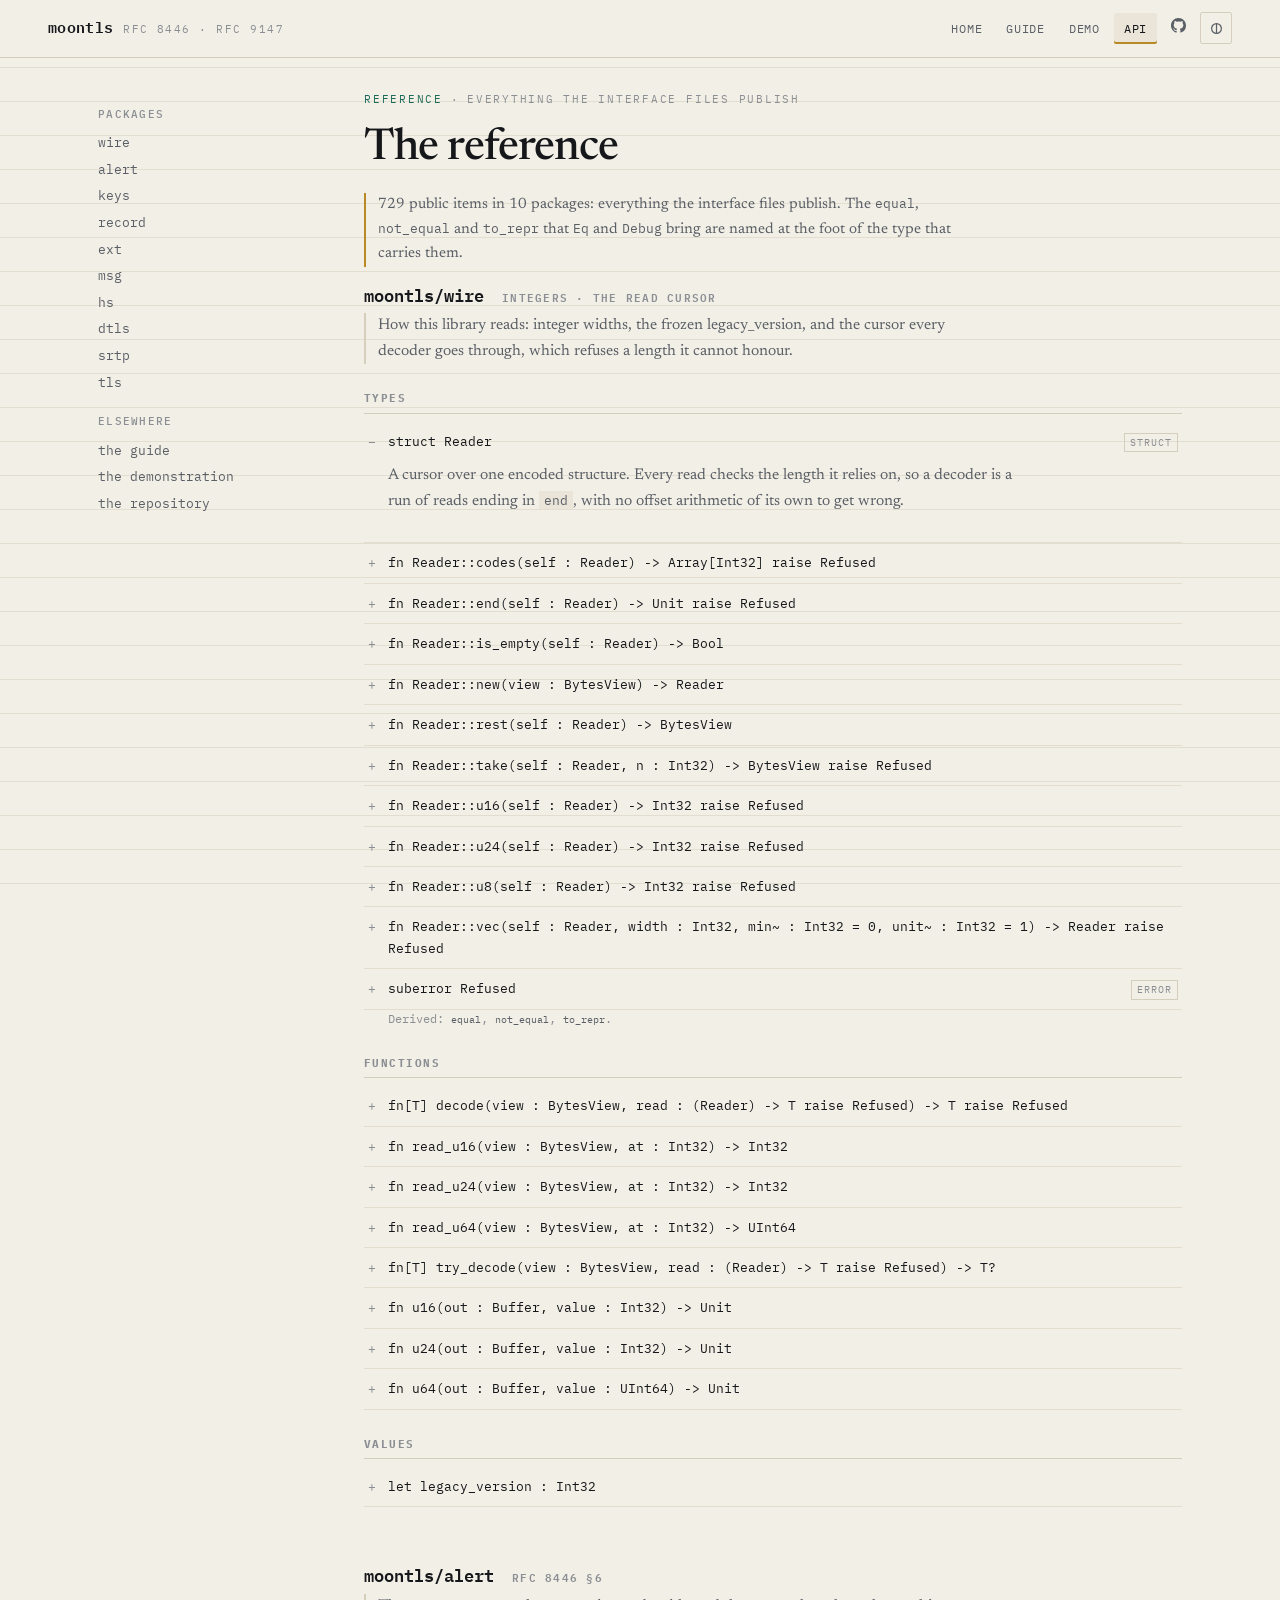
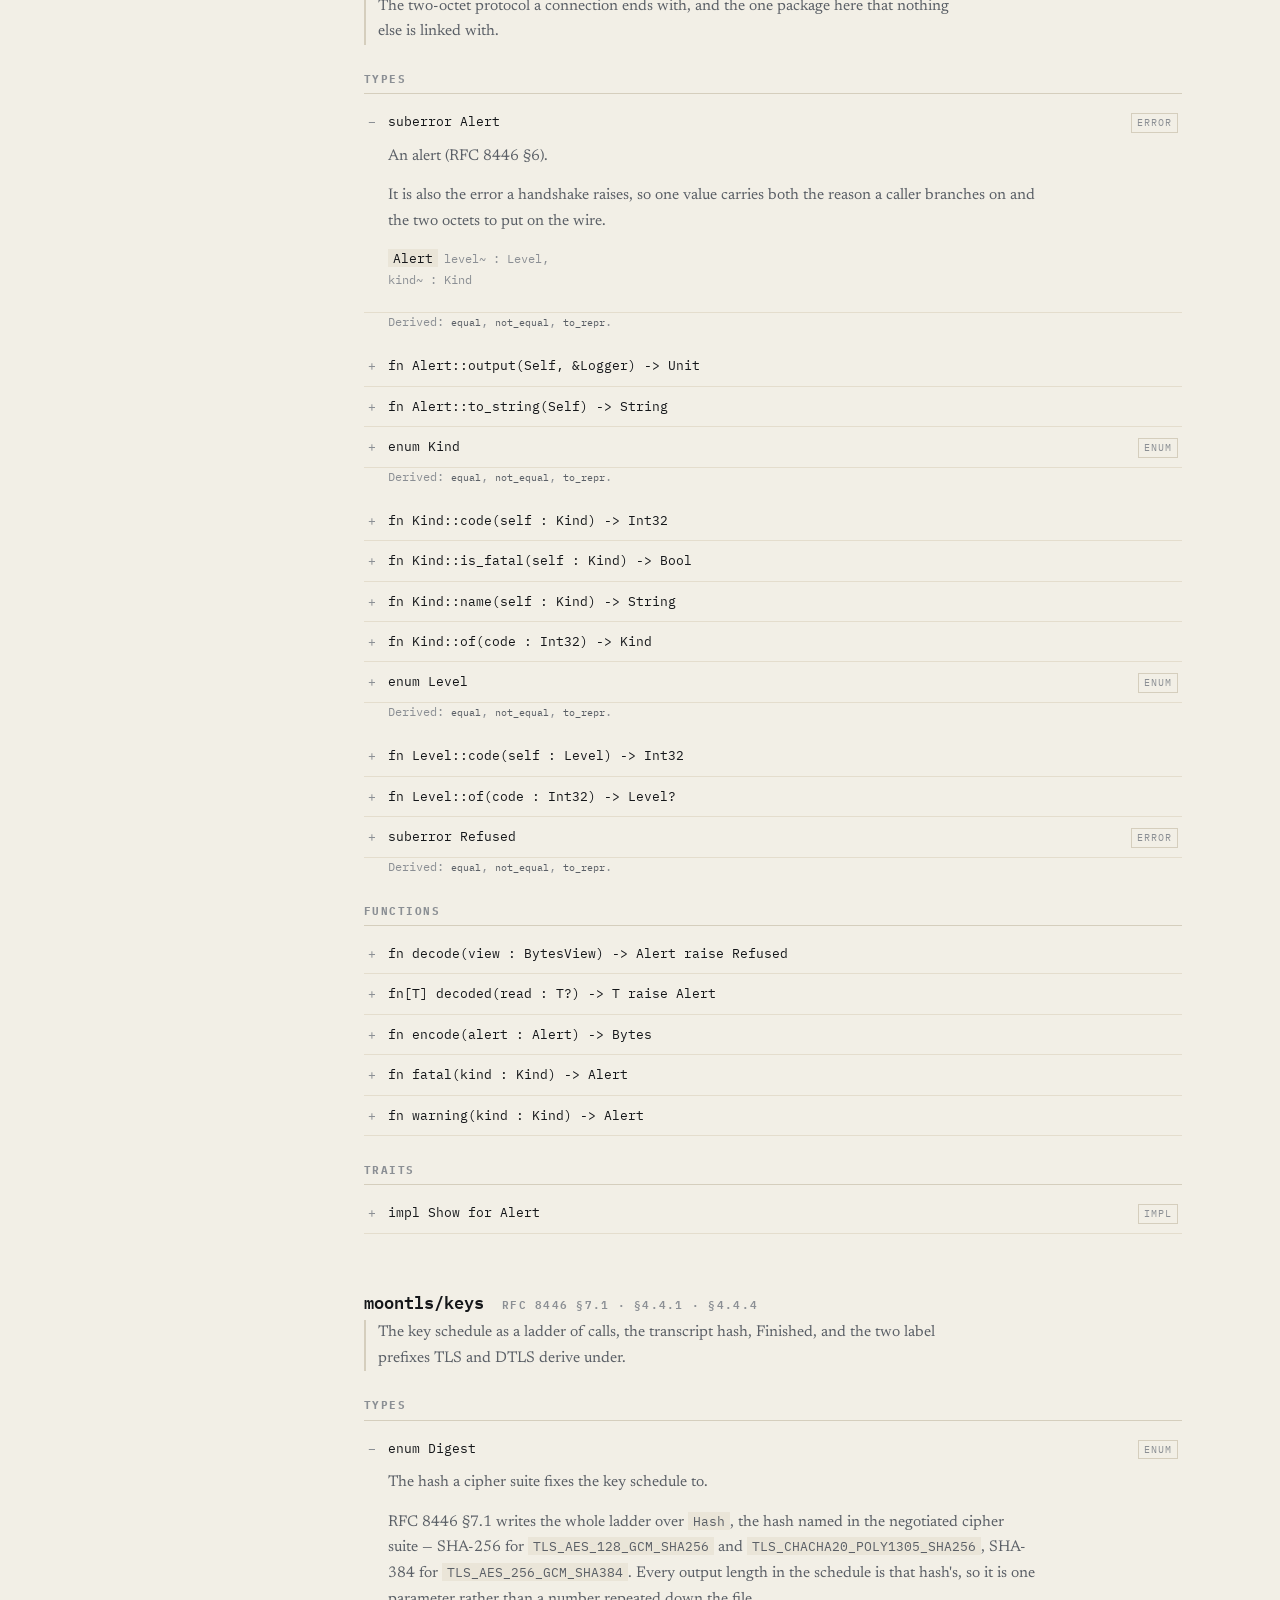
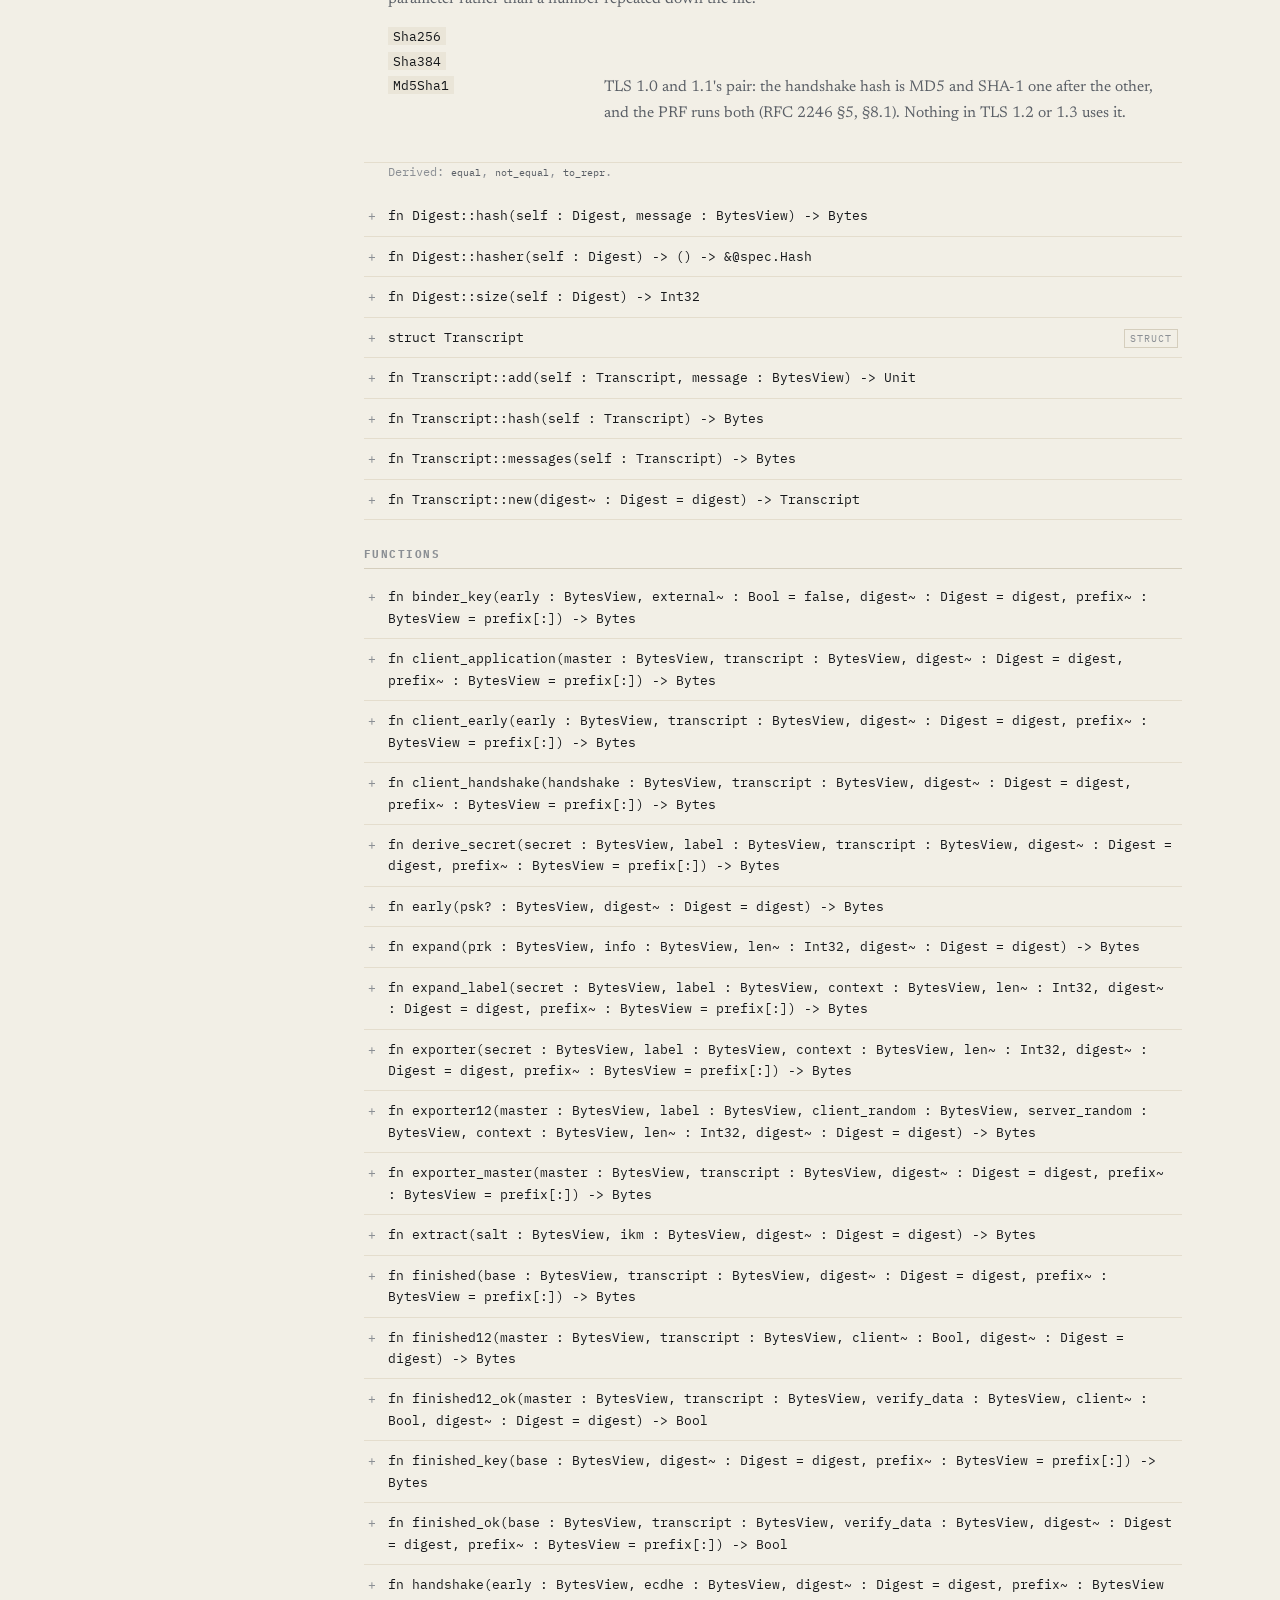
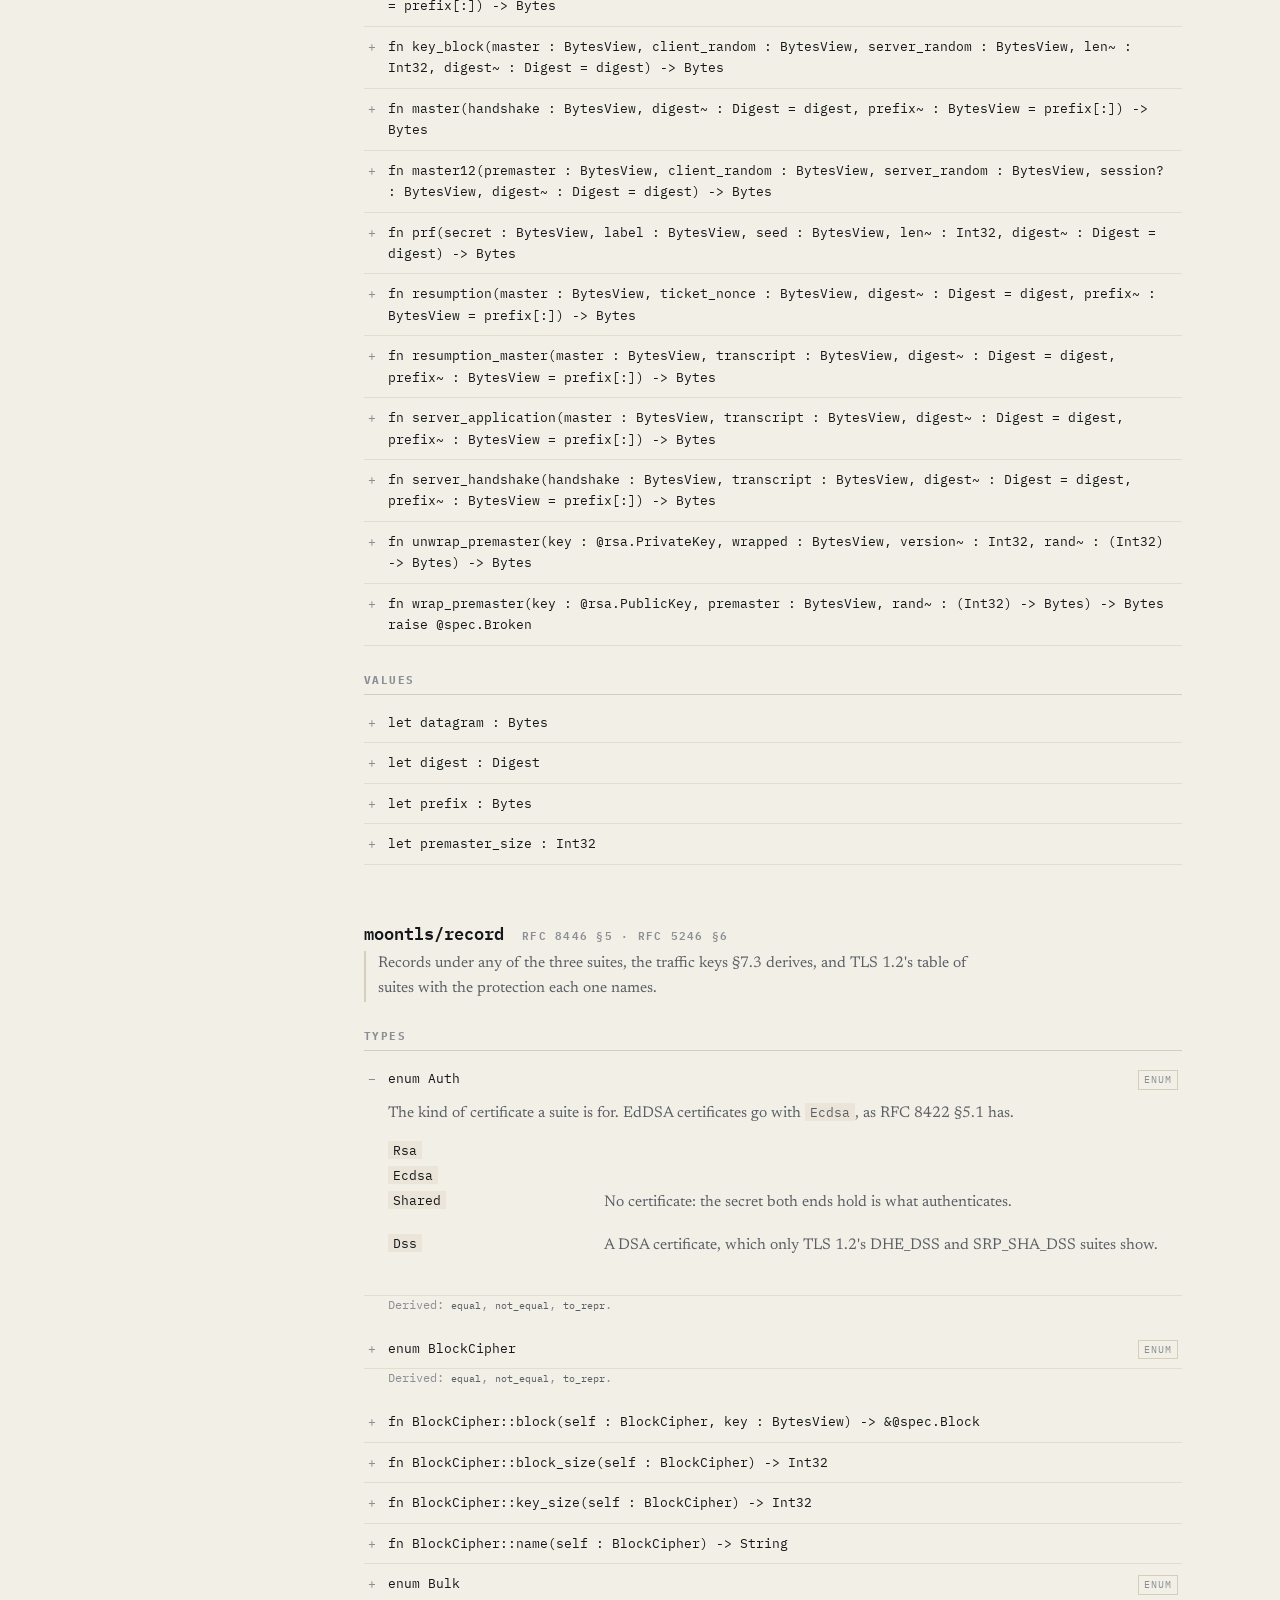
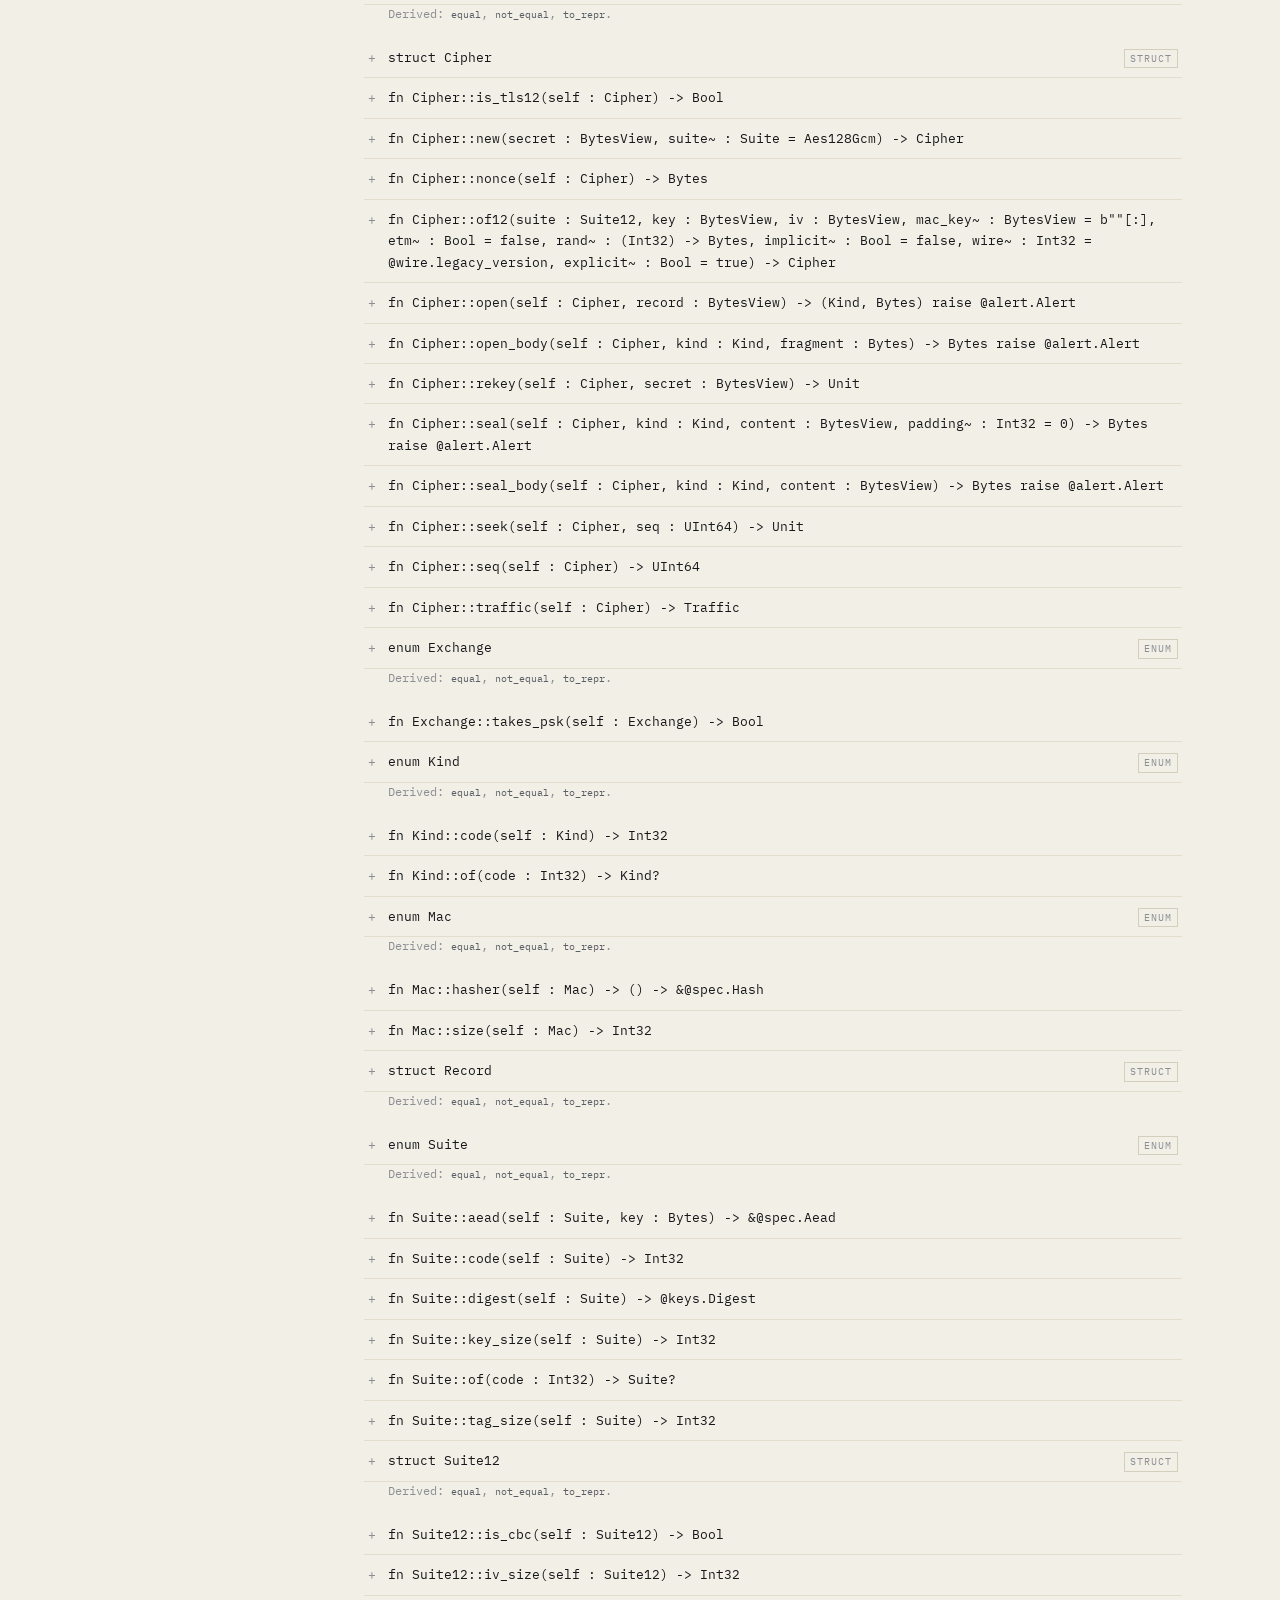
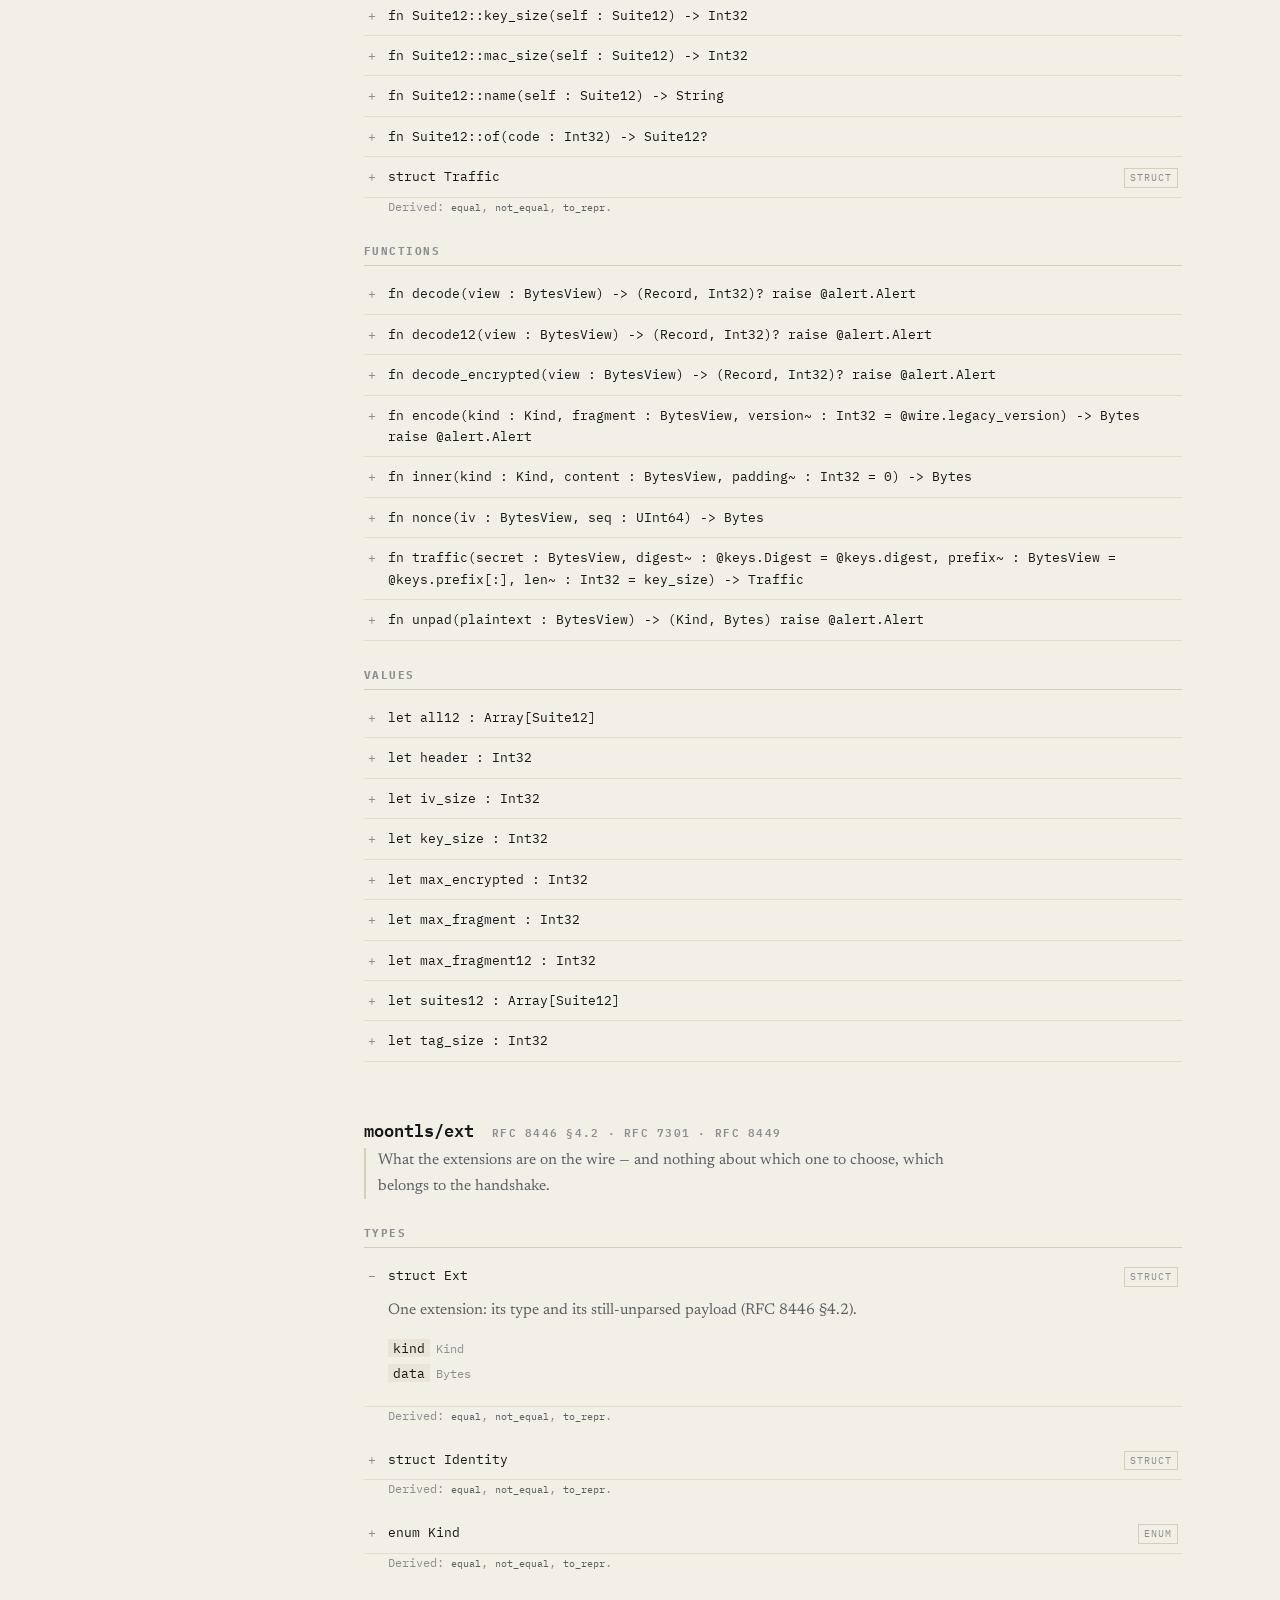
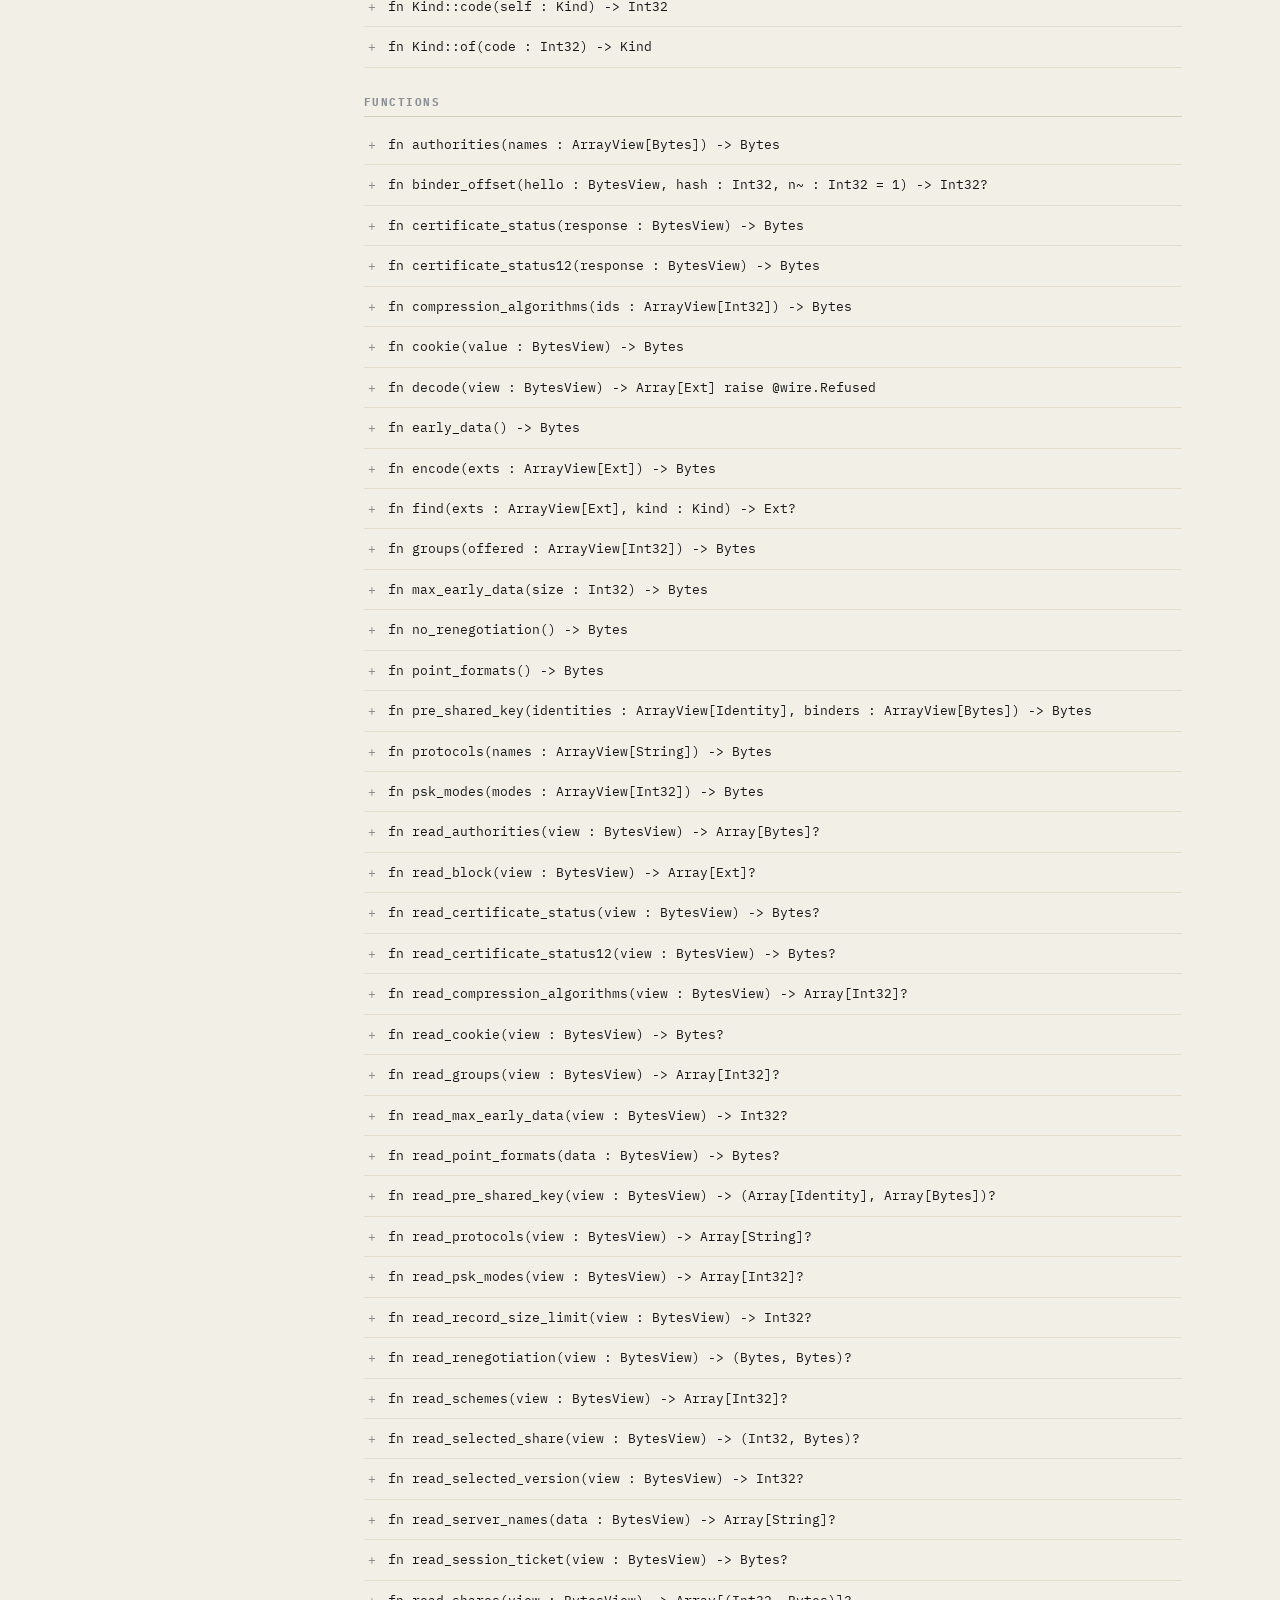
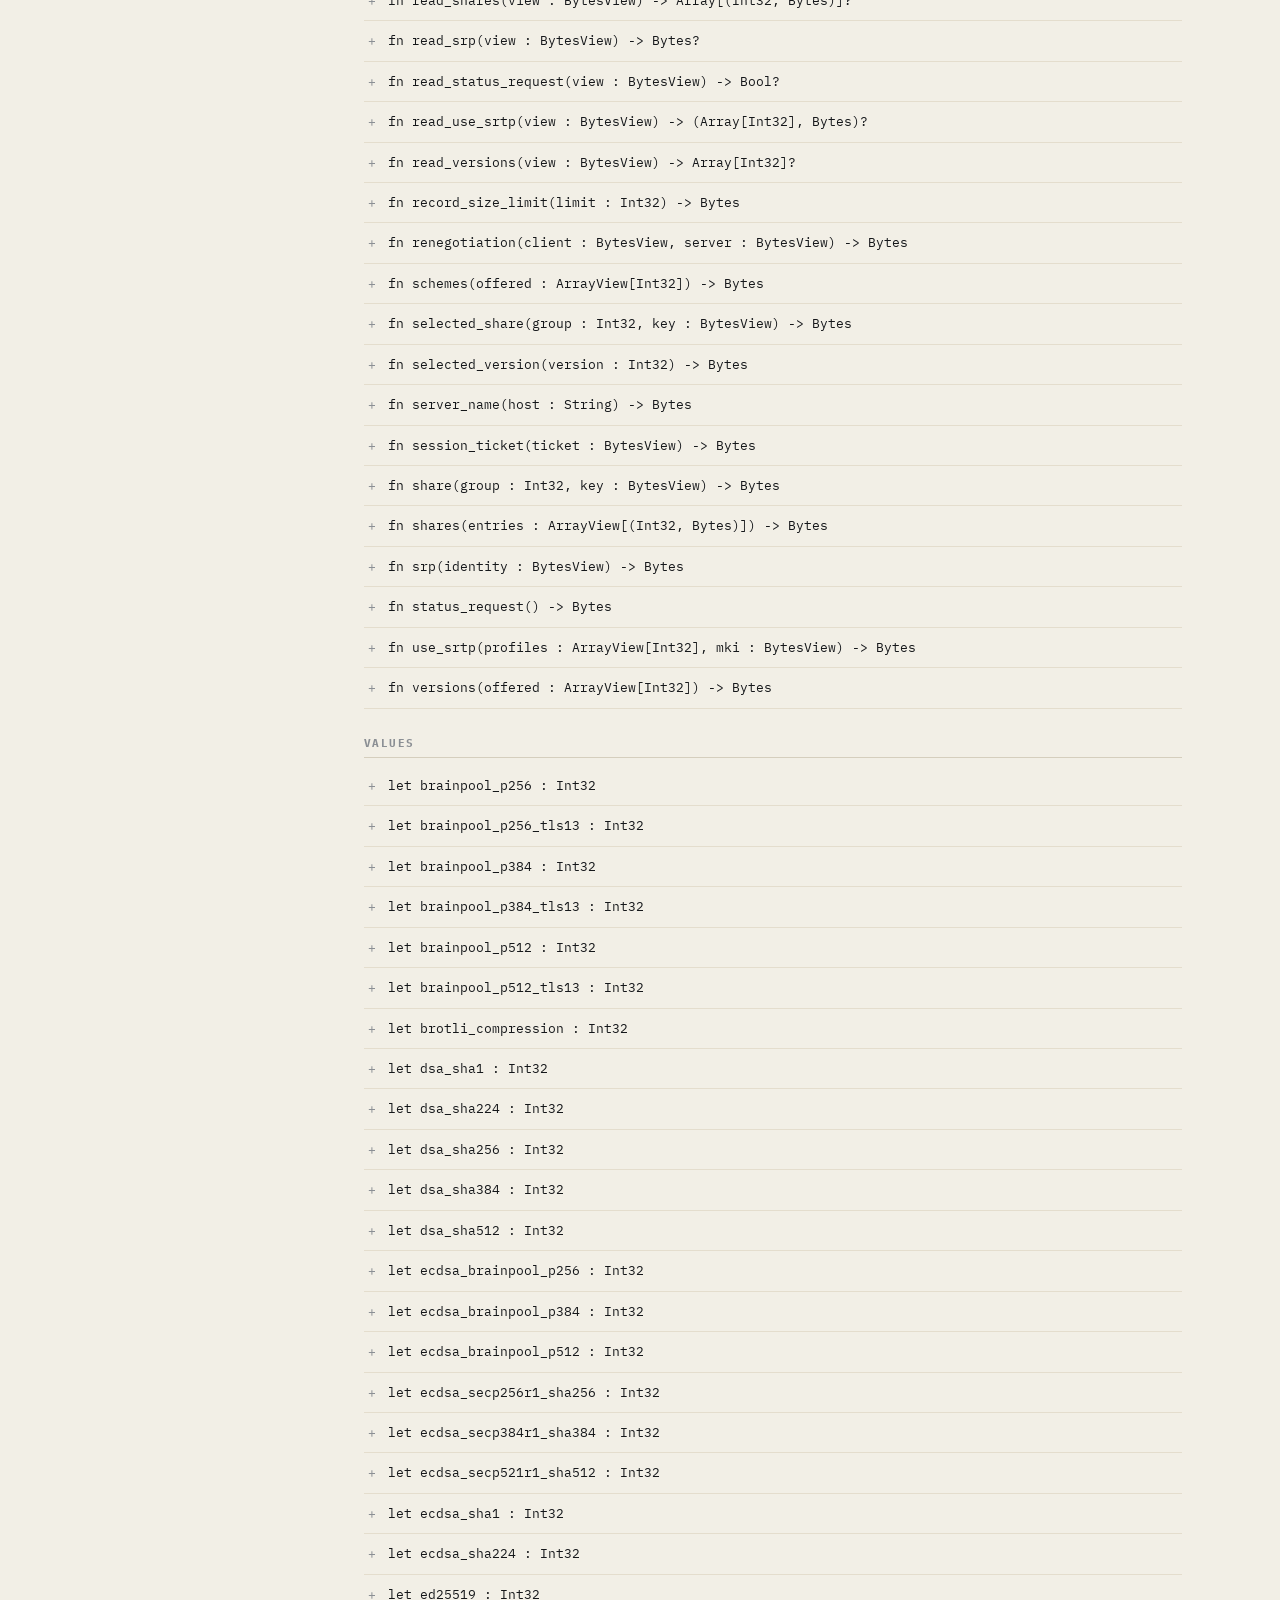
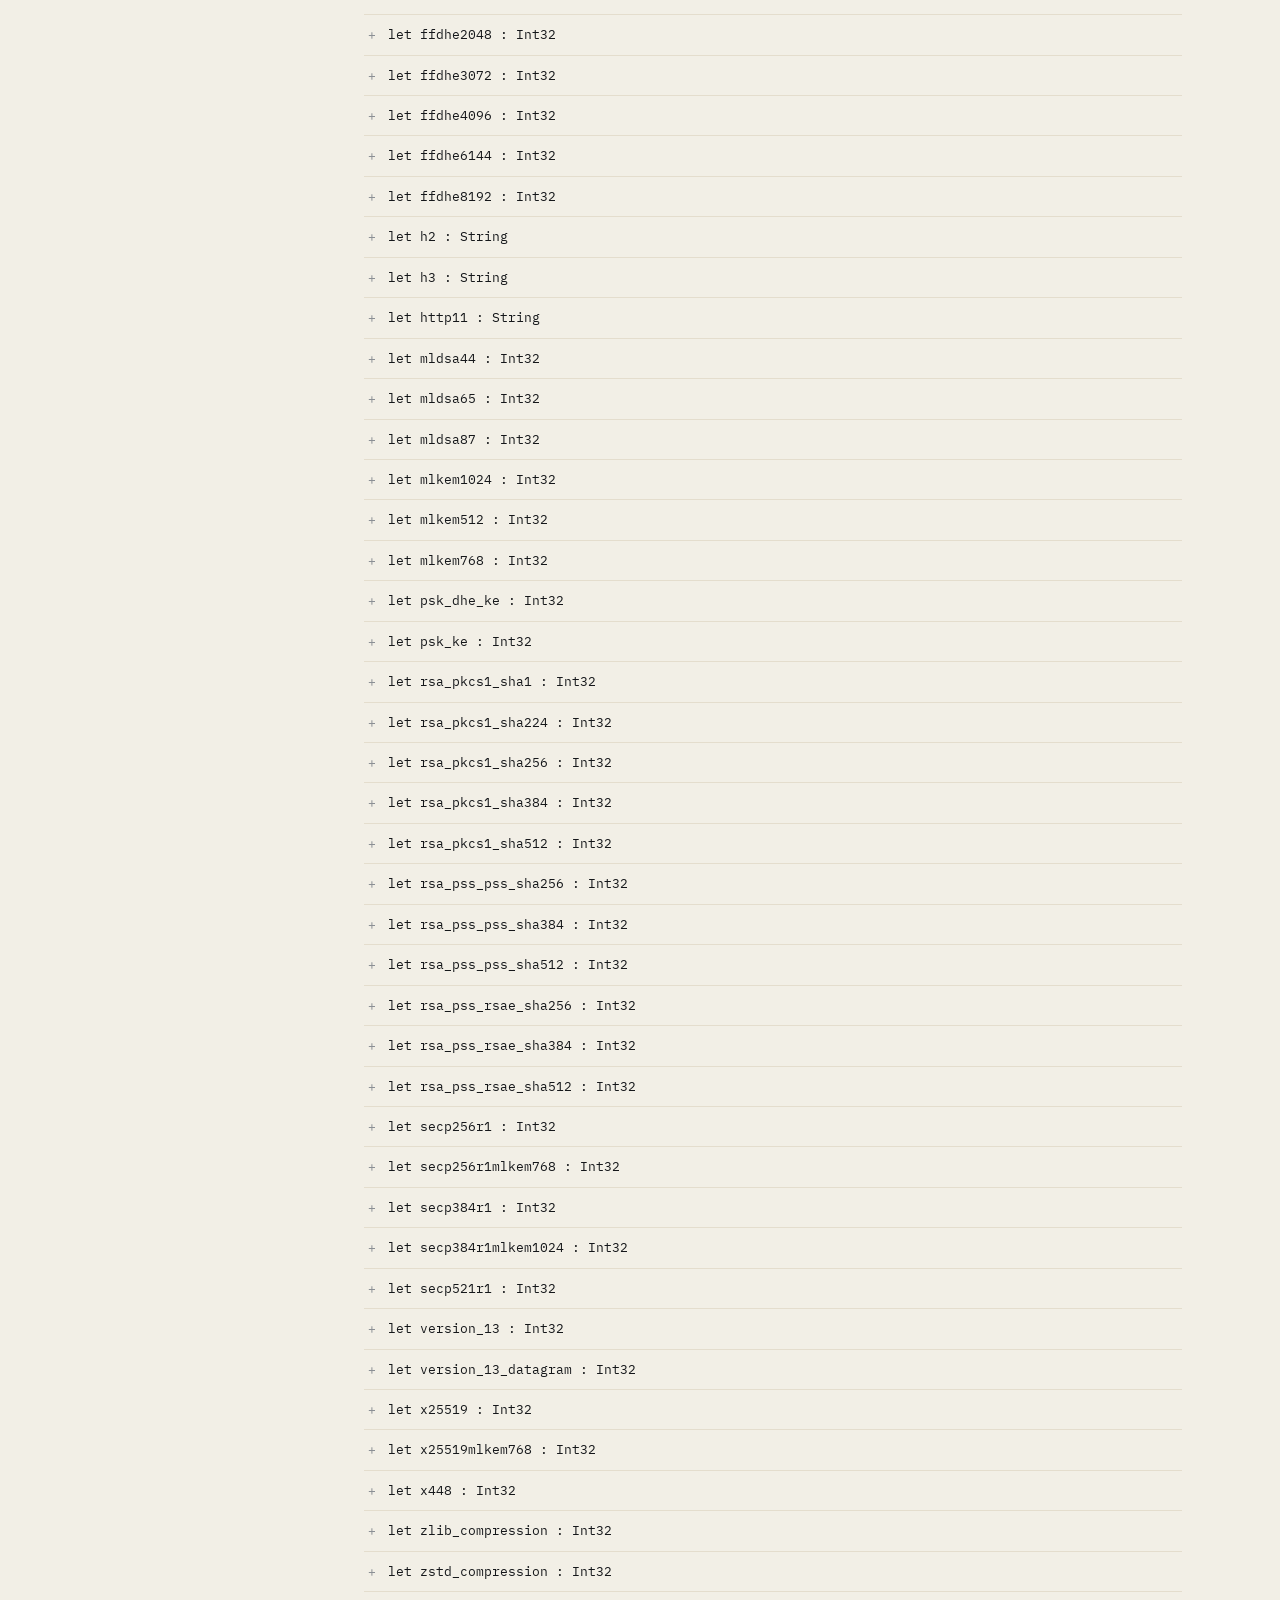
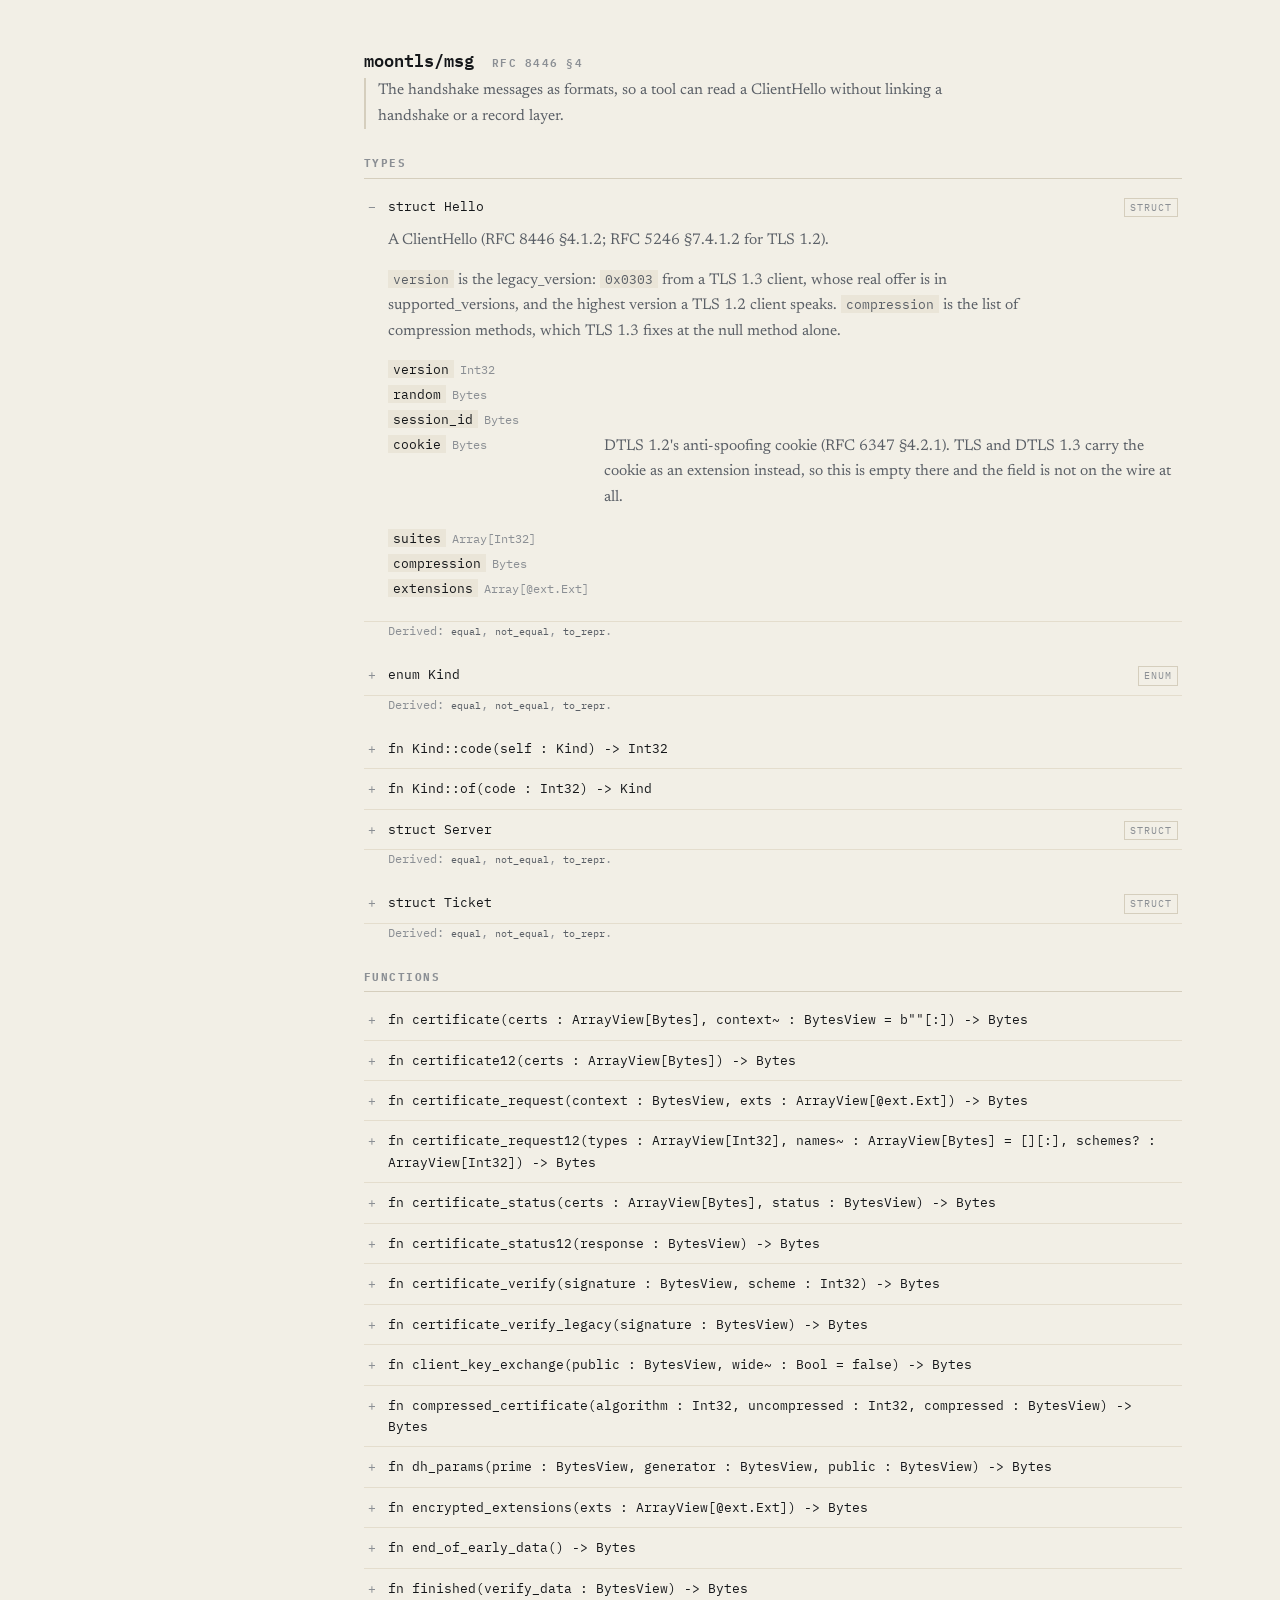
==== commit 46a533f0: "chore(moontls): moontls 0.10.2, with its dependencies at their latest. Signed-off-by: Leo Cheng (hek" ====
--- a/docs/api.html
+++ b/docs/api.html
@@ -51,7 +51,7 @@
     <h1 style="font-size: clamp(30px, 4vw, 44px); margin-bottom: 22px">The reference</h1>
 
 <!-- api:begin -->
-<p class="api-stat">723 public items in 10 packages: everything the interface files publish. The <code>equal</code>, <code>not_equal</code> and <code>to_repr</code> that <code>Eq</code> and <code>Debug</code> bring are named at the foot of the type that carries them.</p>
+<p class="api-stat">729 public items in 10 packages: everything the interface files publish. The <code>equal</code>, <code>not_equal</code> and <code>to_repr</code> that <code>Eq</code> and <code>Debug</code> bring are named at the foot of the type that carries them.</p>
 <!-- written by scripts/gen_api.py; edit that, not this -->
 <div class="pkg" id="pkg-wire">
 <h3>moontls/wire <span class="tag">integers · the read cursor</span></h3>
@@ -585,6 +585,8 @@
 <details class="api-item" id="api-dtls-Conn12-read"><summary><span class="pm"></span><span class="decl">fn Conn12::read(self : Conn12) -&gt; Bytes</span></summary><div class="desc"><div class="api-doc"><p>Application data received, emptied by the call.</p></div></div></details>
 <details class="api-item" id="api-dtls-Conn12-receive"><summary><span class="pm"></span><span class="decl">fn Conn12::receive(self : Conn12, datagram : BytesView, now~ : Int64, peer~ : BytesView = b&quot;&quot;[:]) -&gt; Unit raise @alert.Alert</span></summary><div class="desc"><div class="api-doc"><p>Take one datagram from the peer and process every record in it. <code>now</code> is the caller&#x27;s clock, in milliseconds.</p></div></div></details>
 <details class="api-item" id="api-dtls-Conn12-refused"><summary><span class="pm"></span><span class="decl">fn Conn12::refused(self : Conn12) -&gt; @x509.Refused?</span></summary><div class="desc"><div class="api-doc"><p>Why a client refused the server&#x27;s chain, when it did.</p></div></div></details>
+<details class="api-item" id="api-dtls-Conn12-renegotiate"><summary><span class="pm"></span><span class="decl">fn Conn12::renegotiate(self : Conn12, now~ : Int64) -&gt; Unit raise @alert.Alert</span></summary><div class="desc"><div class="api-doc"><p>Ask the peer for a second handshake (RFC 6347 §4.2). A server only: the HelloRequest is the server&#x27;s message, and the client answers it with a ClientHello under the epoch in force, which this connection reads with the keys it already has. The new handshake&#x27;s keys land at the next epoch, and the old ones stay readable until it finishes (RFC 6347 §4.1).</p></div></div></details>
+<details class="api-item" id="api-dtls-Conn12-resumed"><summary><span class="pm"></span><span class="decl">fn Conn12::resumed(self : Conn12) -&gt; Bool</span></summary><div class="desc"><div class="api-doc"><p>Whether this handshake was abbreviated — a session the two ends already shared, resumed by a ticket or by a session id (RFC 5246 §7.3).</p></div></div></details>
 <details class="api-item" id="api-dtls-Conn12-server"><summary><span class="pm"></span><span class="decl">fn Conn12::server(config : @tls.Server, rand~ : (Int32) -&gt; Bytes, now~ : Int64, wall? : Int64, cookie~ : Cookie = Off) -&gt; Conn12</span></summary><div class="desc"><div class="api-doc"><p>A server connection awaiting a ClientHello. <code>now</code> is the caller&#x27;s monotonic clock in milliseconds; <code>wall</code> is the time a client certificate is judged at.</p></div></div></details>
 <details class="api-item" id="api-dtls-Conn12-server-name"><summary><span class="pm"></span><span class="decl">fn Conn12::server_name(self : Conn12) -&gt; String?</span></summary><div class="desc"><div class="api-doc"><p>The host name a client asked for by SNI (RFC 6066 §3), on a server.</p></div></div></details>
 <details class="api-item" id="api-dtls-Conn12-srtp"><summary><span class="pm"></span><span class="decl">fn Conn12::srtp(self : Conn12) -&gt; @srtp.Keys?</span></summary><div class="desc"><div class="api-doc"><p>The keying material a DTLS-SRTP handshake exported (RFC 5764 §4.2), or <code>None</code> when <code>use_srtp</code> was not negotiated.</p></div></div></details>
@@ -738,6 +740,7 @@
 <details class="api-item" id="api-dtls-plain"><summary><span class="pm"></span><span class="decl">let plain : UInt64</span></summary><div class="desc"><div class="api-doc"><p>The epoch a record belongs to (RFC 9147 §6.1).</p>
 <p>Epoch 0 is unprotected: the two Hellos and the alerts that can be sent before there are keys. Epoch 1 protects 0-RTT data, 2 the rest of the handshake, 3 the application data — and every KeyUpdate after that takes the next number, which is why the epoch is a counter and not an enumeration.</p></div></div></details>
 <details class="api-item" id="api-dtls-plaintext-header"><summary><span class="pm"></span><span class="decl">let plaintext_header : Int32</span></summary><div class="desc"><div class="api-doc"><p>The DTLSPlaintext header (RFC 9147 §4): type, legacy version, a 16-bit epoch, a 48-bit sequence number and a 16-bit length.</p></div></div></details>
+<details class="api-item" id="api-dtls-seq12-max"><summary><span class="pm"></span><span class="decl">let seq12_max : UInt64</span></summary><div class="desc"><div class="api-doc"><p>The largest record number a DTLS 1.2 header can carry: the field is 48 bits wide. A sender that reached it has to renegotiate rather than let the number wrap (RFC 6347 §4.1.2.1), and a caller that drives a connection towards the boundary — the only way to test a rule about 2^48 records — needs the number to know where the boundary is.</p></div></div></details>
 <details class="api-item" id="api-dtls-shell"><summary><span class="pm"></span><span class="decl">let shell : Shell</span></summary><div class="desc"><div class="api-doc"><p>The unified header shape a plain UDP association sends.</p></div></div></details>
 <details class="api-item" id="api-dtls-tls-header"><summary><span class="pm"></span><span class="decl">let tls_header : Int32</span></summary><div class="desc"><div class="api-doc"><p>The TLS 1.3 Handshake header the transcript is taken over: type and a 24-bit length (RFC 8446 §4).</p></div></div></details>
 <details class="api-item" id="api-dtls-window"><summary><span class="pm"></span><span class="decl">let window : Int32</span></summary><div class="desc"><div class="api-doc"><p>How far out of order a datagram may arrive and still be accepted (RFC 9147 §4.5.1).</p>
@@ -845,6 +848,12 @@
 <details class="api-item" id="api-tls-Handshake-receive"><summary><span class="pm"></span><span class="decl">fn[L : Layer] Handshake::receive(self : Handshake, layer : L, message : BytesView) -&gt; Unit raise @alert.Alert</span></summary><div class="desc"><div class="api-doc"><p>Take one whole handshake message — type, 24-bit length, body, without the record or DTLSHandshake framing — and drive the handshake on it.</p>
 <p>Content the handshake wants sent goes to <code>layer.send</code>, keys go to <code>layer.install</code>, and a fatal alert is queued for the peer before it is raised, so a caller only has to close its side.</p></div></div></details>
 <details class="api-item" id="api-tls-Handshake-refused"><summary><span class="pm"></span><span class="decl">fn Handshake::refused(self : Handshake) -&gt; @x509.Refused?</span></summary><div class="desc"><div class="api-doc"><p>Why a client refused the server&#x27;s chain, when it did.</p></div></div></details>
+<details class="api-item" id="api-tls-Handshake-renegotiate"><summary><span class="pm"></span><span class="decl">fn[L : Layer] Handshake::renegotiate(self : Handshake, layer : L) -&gt; Unit raise @alert.Alert</span></summary><div class="desc"><div class="api-doc"><p>Ask the peer for a second handshake (RFC 5246 §7.4.1.1 over a datagram, RFC 6347 §4.2).</p>
+<p>The new handshake begins when the client answers with its ClientHello; until then the connection is open and both ends may keep writing. Nothing happens unless <code>renegotiation</code> was asked for on both sides, and the request is refused with a warning when it was not.</p></div></div></details>
+<details class="api-item" id="api-tls-Handshake-renumber12"><summary><span class="pm"></span><span class="decl">fn Handshake::renumber12(self : Handshake, incoming~ : Int32, outgoing~ : Int32) -&gt; Unit</span></summary><div class="desc"><div class="api-doc"><p>Renumber the DTLS 1.2 message sequence for a handshake that starts again.</p>
+<p>RFC 6347 §4.2.2: &quot;the first message each side transmits in each handshake always has message_seq = 0&quot;, so a rehandshake begins at zero on both sides — and &quot;the HelloRequest will have message_seq = 0 and the ServerHello will have message_seq = 1&quot;, even though a HelloRequest never enters the transcript (RFC 5246 §8). The record layer is what numbers the headers, so it is what calls this, and the two numbers stay one.</p>
+<p>A stream has no message numbers and never calls it.</p></div></div></details>
+<details class="api-item" id="api-tls-Handshake-resumed"><summary><span class="pm"></span><span class="decl">fn Handshake::resumed(self : Handshake) -&gt; Bool</span></summary><div class="desc"><div class="api-doc"><p>Whether the handshake was abbreviated: a session both ends already had, by ticket or by session id (RFC 5246 §7.3).</p></div></div></details>
 <details class="api-item" id="api-tls-Handshake-server"><summary><span class="pm"></span><span class="decl">fn Handshake::server(config : Server, rand~ : (Int32) -&gt; Bytes, now? : Int64) -&gt; Handshake</span></summary><div class="desc"><div class="api-doc"><p>A server handshake awaiting a ClientHello. <code>now</code> is the time a client certificate is judged at; a server that asks for one and gives no clock stops where the CertificateRequest would have gone.</p></div></div></details>
 <details class="api-item" id="api-tls-Handshake-server-name"><summary><span class="pm"></span><span class="decl">fn Handshake::server_name(self : Handshake) -&gt; String?</span></summary><div class="desc"><div class="api-doc"><p>The host name a client asked for by SNI (RFC 6066 §3), on a server.</p></div></div></details>
 <details class="api-item" id="api-tls-Handshake-srtp"><summary><span class="pm"></span><span class="decl">fn Handshake::srtp(self : Handshake) -&gt; @srtp.Keys?</span></summary><div class="desc"><div class="api-doc"><p>The keying material a DTLS-SRTP handshake exported (RFC 5764 §4.2), once both ends named a <code>use_srtp</code> profile. <code>None</code> when SRTP was not negotiated.</p></div></div></details>
@@ -873,7 +882,7 @@
 <p class="derived">Derived: <code id="api-tls-Session-equal">equal</code>, <code id="api-tls-Session-not-equal">not_equal</code>, <code id="api-tls-Session-to-repr">to_repr</code>.</p>
 <details class="api-item" id="api-tls-Sessions"><summary><span class="pm"></span><span class="decl">struct Sessions</span><span class="badge">struct</span></summary><div class="desc"><div class="api-doc"><p>The sessions a client may resume, or a server&#x27;s cache of the session ids it issued.</p>
 <p>One store is meant to outlive a connection: hand the same one to every <code>Conn::client</code> and every <code>Conn::server</code>, and a second connection finds what the first left. <code>now</code> is the clock a session is judged against, since a store has none of its own.</p></div><div class="api-doc"><dl class="api-fields"><dt><code>limit</code><span class="ty">Int32</span></dt><dd></dd><dt><code>entries</code><span class="ty">Array[Session]</span></dt><dd></dd></dl></div></div></details>
-<details class="api-item" id="api-tls-Sessions-clear"><summary><span class="pm"></span><span class="decl">fn Sessions::clear(self : Sessions) -&gt; Unit</span></summary><div class="desc"><div class="api-doc"><p>Forget everything.</p></div></div></details>
+<details class="api-item" id="api-tls-Sessions-clear"><summary><span class="pm"></span><span class="decl">fn Sessions::clear(self : Sessions) -&gt; Unit</span></summary><div class="desc"><div class="api-doc"><p>Forget everything, the ids the tickets were issued under with them.</p></div></div></details>
 <details class="api-item" id="api-tls-Sessions-find"><summary><span class="pm"></span><span class="decl">fn Sessions::find(self : Sessions, ticket~ : BytesView) -&gt; Session?</span></summary><div class="desc"><div class="api-doc"><p>The session a ticket or session id names, whatever host it was filed under: what a server looks a name up by, and what a client uses to find the state behind an identity it kept.</p></div></div></details>
 <details class="api-item" id="api-tls-Sessions-get"><summary><span class="pm"></span><span class="decl">fn Sessions::get(self : Sessions, host~ : String, version~ : Version, now~ : Int64) -&gt; Session?</span></summary><div class="desc"><div class="api-doc"><p>The newest session for <code>host</code> of <code>version</code> that has not run out, if there is one.</p></div></div></details>
 <details class="api-item" id="api-tls-Sessions-length"><summary><span class="pm"></span><span class="decl">fn Sessions::length(self : Sessions) -&gt; Int32</span></summary><div class="desc"><div class="api-doc"><p>How many sessions the store holds, of every host.</p></div></div></details>
